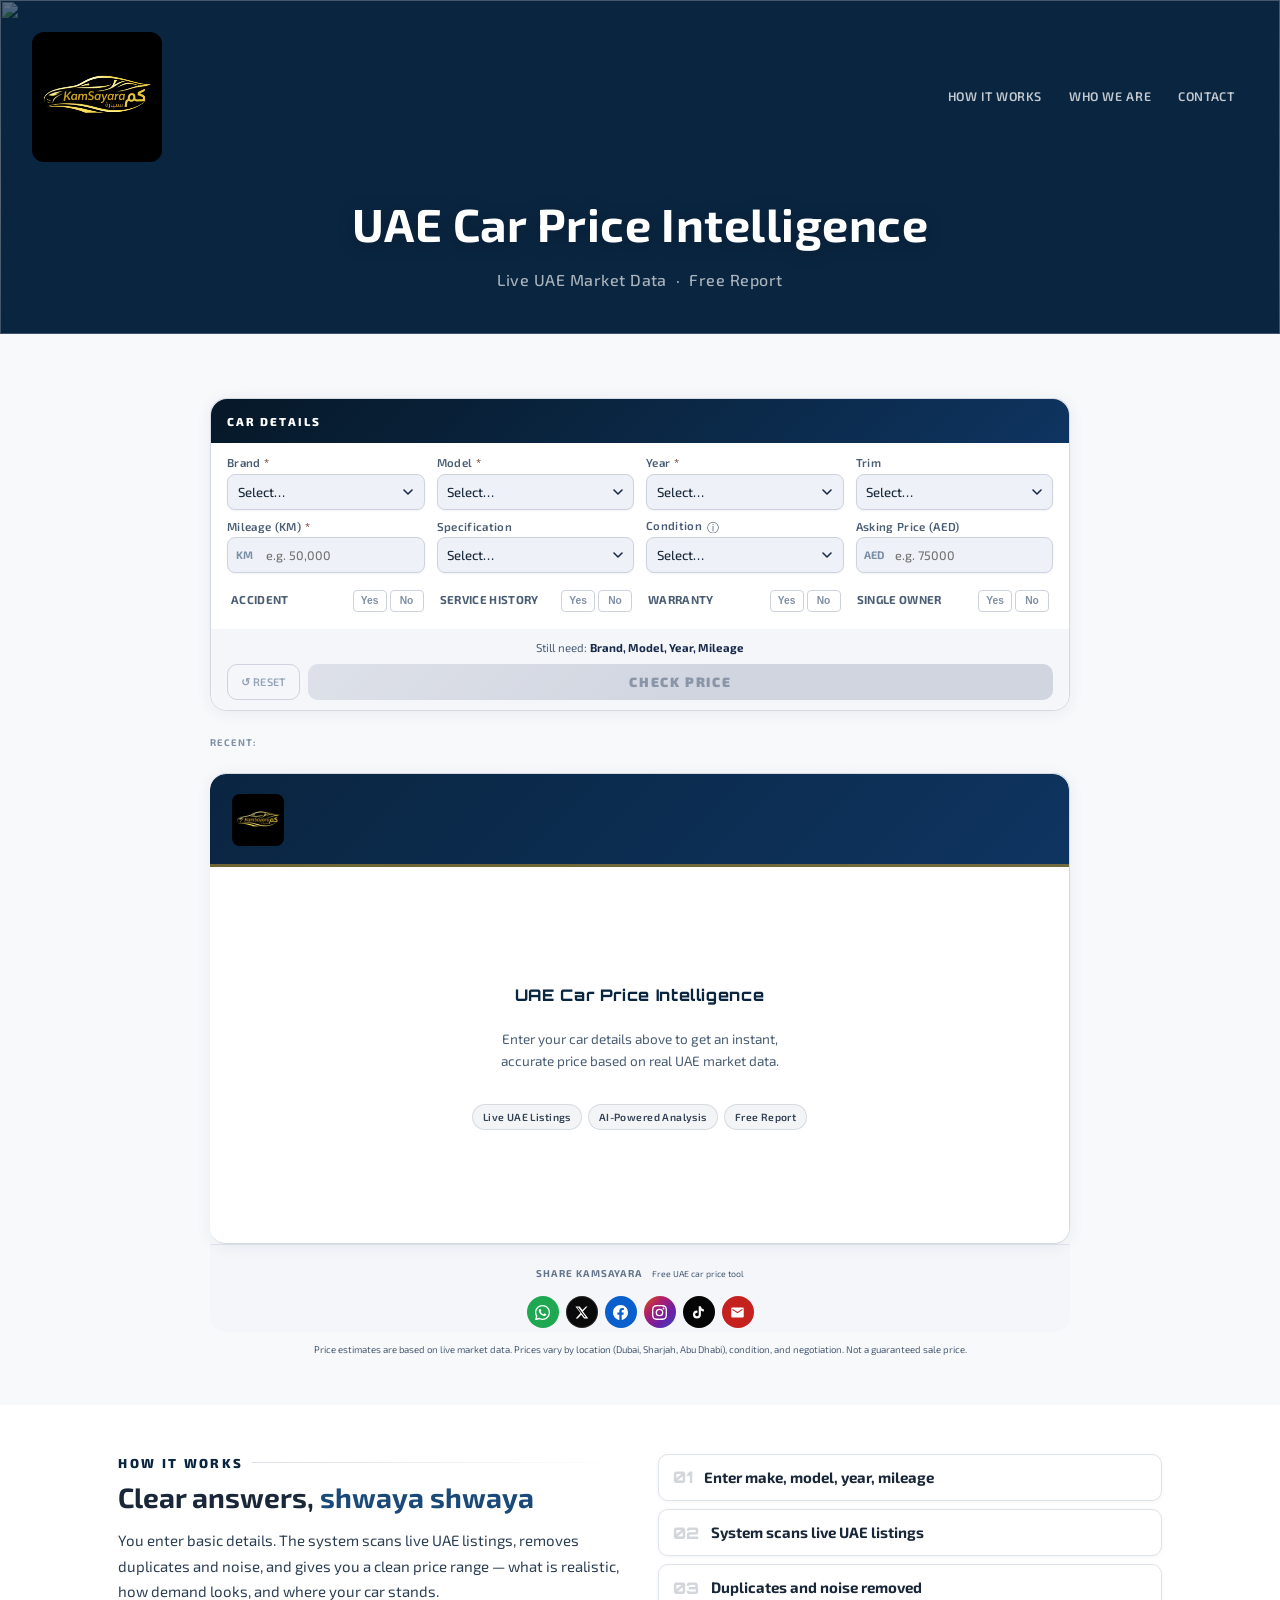
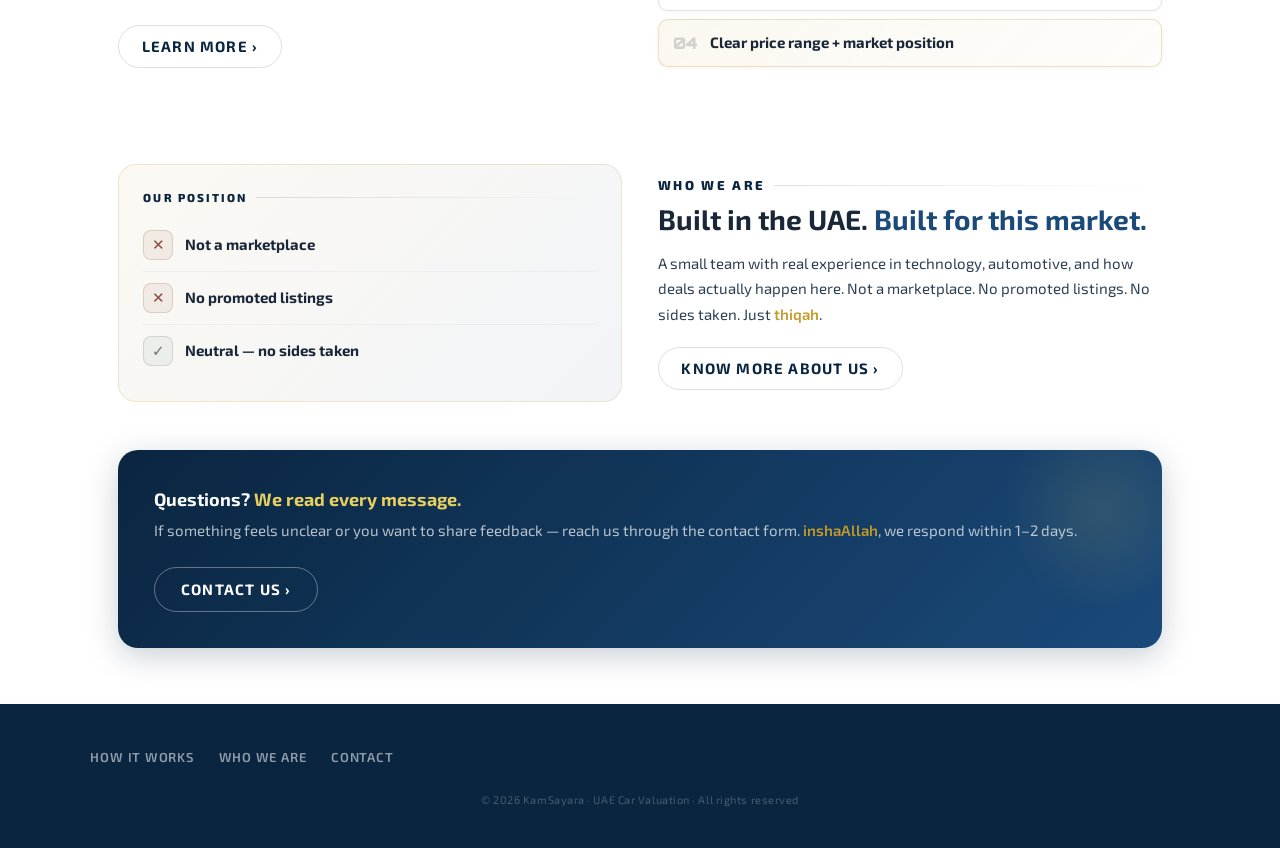
==== index.html @ c5df7891 "Update styles for .ks-section and shadow variables Removed opacity setting for .ks-section and added" ====
<!DOCTYPE html>

<html lang="en">
<head>
<meta charset="utf-8"/>
<title>KamSayara – UAE Car Price Intelligence</title>
<meta content="Get an instant, accurate UAE car price intelligence report based on 50,000+ live listings. Free market price check for any car — GCC spec, Dubai, Sharjah, Abu Dhabi." name="description"/>
<meta content="width=device-width, initial-scale=1, viewport-fit=cover" name="viewport"/>
<meta content="KamSayara – UAE Car Price Intelligence" property="og:title"/>
<meta content="Instant free price intelligence report based on live UAE market data. Know the real market price in under 30 seconds." property="og:description"/>
<meta content="website" property="og:type"/>
<meta content="index, follow" name="robots"/>
<link rel="icon" type="image/svg+xml" href="[data-uri]"/>
<link rel="apple-touch-icon" href="[data-uri]"/>
<meta property="og:image" content="[data-uri]"/>
<meta property="og:image:width" content="512"/>
<meta property="og:image:height" content="512"/>
<meta name="twitter:card" content="summary"/>
<meta name="twitter:image" content="[data-uri]"/>
<meta name="theme-color" content="#0A2540"/>
<meta name="msapplication-TileColor" content="#0A2540"/>
<link href="https://fonts.googleapis.com" rel="preconnect"/>
<link crossorigin="" href="https://fonts.gstatic.com" rel="preconnect"/>
<link href="https://fonts.googleapis.com/css2?family=Orbitron:wght@700;900&amp;family=Exo+2:wght@400;500;600;700;800&amp;display=swap" rel="stylesheet"/>
<style>
    
    *,*::before,*::after{margin:0;padding:0;box-sizing:border-box;}
    html{scroll-behavior:smooth;-webkit-text-size-adjust:100%;max-width:100vw;overflow-x:hidden;}
    body{
      font-family:"Exo 2",system-ui,sans-serif;
      background:#F8F9FB;
      color:var(--ink);line-height:1.55;
      -webkit-font-smoothing:antialiased;
      -moz-osx-font-smoothing:grayscale;
      text-rendering:optimizeLegibility;
      min-height:100vh;
      max-width:100vw;
      overflow-x:hidden;
      font-size:clamp(13px,1.4vw,16px);
    }

    /* ── STICKY CONTEXT BAND (car name + price while scrolling report) ── */
    .ks-sticky-ctx{
      position:fixed;top:0;left:0;right:0;z-index:195;
      background:rgba(255,255,255,0.97);backdrop-filter:blur(14px);-webkit-backdrop-filter:blur(14px);
      border-bottom:1px solid var(--border);
      box-shadow:0 2px 12px rgba(10,37,64,0.08);
      transform:translateY(-100%);transition:transform .3s var(--ease),opacity .3s var(--ease);
      opacity:0;pointer-events:none;
    }
    /* When hero sticky nav (.snav.on) is also active, push ctx band down below it */
    .snav.on ~ * .ks-sticky-ctx.visible,
    body.snav-on .ks-sticky-ctx.visible{
      top:52px;
    }
    .ks-sticky-ctx.visible{transform:translateY(0);opacity:1;pointer-events:auto;}
    .ks-sticky-inner{
      max-width:1120px;margin:0 auto;padding:0 16px;
      display:flex;align-items:center;justify-content:space-between;
      height:44px;gap:12px;
    }
    .ks-sticky-car{
      font-family:"Exo 2",sans-serif;font-size:.78rem;font-weight:700;
      color:var(--ink);letter-spacing:.01em;white-space:nowrap;overflow:hidden;text-overflow:ellipsis;
      display:flex;align-items:center;gap:6px;
    }
    .ks-sticky-car-dot{width:6px;height:6px;border-radius:50%;background:var(--gold);flex-shrink:0;}
    .ks-sticky-price{
      font-family:"Orbitron",sans-serif;font-size:.82rem;font-weight:700;
      color:var(--accent);white-space:nowrap;flex-shrink:0;
    }
    .ks-sticky-badge{
      font-family:"Exo 2",sans-serif;font-size:.6rem;font-weight:800;letter-spacing:.1em;
      text-transform:uppercase;padding:2px 8px;border-radius:99px;white-space:nowrap;flex-shrink:0;
    }
    .ks-sticky-badge.good{background:var(--good-bg);color:var(--good);border:1px solid var(--good-line);}
    .ks-sticky-badge.warn{background:var(--warn-bg);color:var(--warn);border:1px solid var(--warn-line);}
    .ks-sticky-badge.bad {background:var(--bad-bg); color:var(--bad); border:1px solid var(--bad-line);}
    .ks-sticky-badge.neu {background:var(--surface-2);color:var(--muted);border:1px solid var(--border);}
    @media(max-width:480px){
      .ks-sticky-badge{display:none;}
      .ks-sticky-car{font-size:.72rem;}
      .ks-sticky-price{font-size:.75rem;}
    }

    /* ── STICKY NAV ─────────────────────────────────────────── */
    .snav{
      position:fixed;top:0;left:0;right:0;z-index:200;
      background:rgba(6,24,40,0.97);backdrop-filter:blur(14px);-webkit-backdrop-filter:blur(14px);
      border-bottom:none;
      padding:0 16px; /* safe-area fallback for notch devices */
      transform:translateY(-100%);transition:transform .3s var(--ease);
    }
    .snav.on{transform:translateY(0);}
    .snav-inner{max-width:1120px;margin:0 auto;display:flex;align-items:center;justify-content:space-between;height:52px;gap:12px;}
    .snav-logo{display:flex;align-items:baseline;gap:2px;text-decoration:none;flex-shrink:0;}
    .sl-kam{font-family:"Orbitron",sans-serif;font-size:1rem;font-weight:900;color:#E8D060;}
    .sl-sep{color:rgba(232,208,96,0.35);margin:0 2px;}
    .sl-say{font-family:"Orbitron",sans-serif;font-size:.6rem;font-weight:700;color:rgba(255,255,255,0.65);letter-spacing:.15em;text-transform:uppercase;}
    .snav-links{display:flex;align-items:center;gap:4px;}
    .snav-link{
      font-family:"Exo 2",sans-serif;font-size:.72rem;font-weight:600;
      letter-spacing:.06em;text-transform:uppercase;color:rgba(255,255,255,0.75);
      text-decoration:none;padding:.25rem .7rem;border-radius:99px;
      transition:color .18s,background .18s;white-space:nowrap;
    }
    .snav-link:hover{color:#fff;background:rgba(255,255,255,0.07);}
    .snav-cta{
      font-family:"Exo 2",sans-serif;font-size:.7rem;font-weight:700;
      letter-spacing:.1em;text-transform:uppercase;
      background:var(--accent);color:#fff;border:none;
      padding:.28rem .85rem;border-radius:99px;cursor:pointer;
      transition:background .18s;white-space:nowrap;flex-shrink:0;
    }
    .snav-cta:hover{background:var(--accent-2);}

    /* ── HERO ───────────────────────────────────────────────── */
    .hero{
      width:100%;position:relative;overflow:hidden;
      background:#0A2540;
    }
    .hero-bg-photo{
      position:absolute;top:0;left:0;
      width:100%;height:100%;
      object-fit:cover;object-position:center center;
      opacity:0.60;z-index:0;pointer-events:none;
      display:block;
    }
    .hero::before{
      content:'';position:absolute;inset:0;pointer-events:none;z-index:1;
      background:linear-gradient(180deg,rgba(10,37,64,0.45) 0%,rgba(10,37,64,0.30) 60%,rgba(10,37,64,0.50) 100%);
    }
    /* No curve — straight bottom edge */
    .hero::after{ content:none!important; display:none!important; }
    .hero-inner{position:relative;z-index:2;max-width:1120px;margin:0 auto;padding:clamp(4px,1vw,10px) clamp(16px,3vw,32px) clamp(24px,3.5vw,36px);box-sizing:border-box;width:100%;}

    /* hero nav — centered brand + links */
    .hnav{display:flex;align-items:center;justify-content:space-between;padding:clamp(14px,2.5vw,22px) 0 clamp(10px,2vw,18px);gap:8px;min-width:0;}
    .wm{display:flex;flex-direction:column;gap:2px;text-decoration:none;flex-shrink:0;}
    .wm-name{display:flex;align-items:baseline;}
    .wm-kam{font-family:"Orbitron",sans-serif;font-size:clamp(1.1rem,3.2vw,1.85rem);font-weight:900;color:#E8D060;letter-spacing:-.01em;text-shadow:0 2px 18px rgba(0,0,0,0.3);white-space:nowrap;}
    .wm-sep{font-size:clamp(.7rem,1.8vw,1.1rem);color:rgba(232,208,96,0.3);margin:0 2px;}
    .wm-say{font-family:"Orbitron",sans-serif;font-size:clamp(.62rem,1.6vw,.88rem);font-weight:700;color:rgba(255,255,255,0.75);letter-spacing:.12em;text-transform:uppercase;white-space:nowrap;}
    .wm-sub{font-size:clamp(.5rem,.9vw,.6rem);color:rgba(255,255,255,0.5);letter-spacing:.14em;text-transform:uppercase;}
    .hnav-links{display:flex;align-items:center;gap:0;margin-left:auto;flex-shrink:1;min-width:0;}
    .hnav-link{
      font-family:"Exo 2",sans-serif;font-size:clamp(.65rem,1.05vw,.78rem);font-weight:600;
      letter-spacing:.05em;text-transform:uppercase;
      color:rgba(255,255,255,0.75);text-decoration:none;
      padding:.28rem clamp(.5rem,1vw,.78rem);border-radius:99px;border:1px solid transparent;
      transition:all .18s;white-space:nowrap;
    }
    .hnav-link:hover{color:rgba(255,255,255,0.88);border-color:rgba(255,255,255,0.14);background:rgba(255,255,255,0.06);}

    /* ── HAMBURGER MENU (v79) — replaces flex-wrap fallback below 768px ── */
    .ks-burger{
      display:none;flex-direction:column;justify-content:center;align-items:center;
      gap:5px;width:38px;height:38px;background:none;border:1px solid rgba(232,208,96,0.35);
      border-radius:8px;cursor:pointer;flex-shrink:0;padding:0;
      transition:border-color .18s,background .18s;
      margin-left:auto;
    }
    .ks-burger:hover{background:rgba(232,208,96,0.08);border-color:rgba(232,208,96,0.6);}
    .ks-burger span{
      display:block;width:18px;height:2px;background:#E8D060;border-radius:2px;
      transition:transform .25s,opacity .2s;
    }
    /* Animated X state */
    .ks-burger.open span:nth-child(1){transform:translateY(7px) rotate(45deg);}
    .ks-burger.open span:nth-child(2){opacity:0;}
    .ks-burger.open span:nth-child(3){transform:translateY(-7px) rotate(-45deg);}

    /* Mobile dropdown panel */
    .ks-mob-menu{
      display:none;position:absolute;top:100%;left:0;right:0;
      background:rgba(6,24,40,0.98);backdrop-filter:blur(16px);-webkit-backdrop-filter:blur(16px);
      border-top:1px solid rgba(232,208,96,0.15);
      flex-direction:column;z-index:300;
    }
    .ks-mob-menu.open{display:flex;}
    .ks-mob-menu a{
      font-family:"Exo 2",sans-serif;font-size:.82rem;font-weight:700;
      letter-spacing:.1em;text-transform:uppercase;
      color:rgba(255,255,255,0.82);text-decoration:none;
      padding:16px 24px;border-bottom:1px solid rgba(255,255,255,0.06);
      transition:color .15s,background .15s;
    }
    .ks-mob-menu a:hover{color:#E8D060;background:rgba(232,208,96,0.06);}
    .ks-mob-menu a:last-child{border-bottom:none;}

    @media(max-width:768px){
      .hnav-links,.snav-links,.snav-cta{ display:none !important; }
      .ks-burger{ display:flex; }
      /* Hero nav needs position:relative so the dropdown can anchor to it */
      .hnav{ position:relative; flex-wrap:nowrap; }
    }
    @media(min-width:769px){
      .ks-burger,.ks-mob-menu{ display:none !important; }
    }

    /* hero headline — fully centred, no button */
    .hero-hl{text-align:center;padding:clamp(6px,1.5vw,16px) 0 clamp(6px,2vw,18px);display:flex;flex-direction:column;align-items:center;gap:clamp(6px,1.5vw,16px);}
    .hero-tag{
      font-family:"Exo 2",sans-serif;
      font-size:clamp(1.15rem,4.2vw,2.9rem);
      font-weight:700;color:#fff;line-height:1.2;margin:0;
      text-shadow:0 2px 18px rgba(0,0,0,0.22);letter-spacing:.01em;
      animation:hIn .75s var(--ease) both;
      text-align:center;
      padding:0 4px;
    }
    .hero-tag em{color:#E8D060;font-style:normal;}
    .hero-sub-line{
      font-size:clamp(.75rem,1.5vw,1rem);color:rgba(255,255,255,0.65);
      letter-spacing:.03em;
      animation:hIn .75s .08s var(--ease) both;margin:0;
      font-weight:500;text-align:center;
    }
    @media(max-width:600px){
      .hero-inner{padding:4px 14px 24px !important;}
      .hero-tag{font-size:clamp(1.1rem,5vw,1.7rem)!important;}
      .hero-sub-line{font-size:.78rem!important;letter-spacing:.02em!important;}
    }
    .hero-trust{
      display:flex;align-items:center;justify-content:center;
      gap:clamp(8px,2.2vw,22px);flex-wrap:wrap;
      animation:hIn .75s .12s var(--ease) both;
      width:100%;
    }
    .ht{display:flex;align-items:center;gap:5px;font-size:clamp(.68rem,2.8vw,.88rem);color:rgba(255,255,255,0.85);letter-spacing:.04em;text-shadow:0 1px 4px rgba(0,0,0,0.3);white-space:nowrap;}
    .htd{width:5px;height:5px;border-radius:50%;background:rgba(232,208,96,0.7);flex-shrink:0;}
    /* hero-btn CSS removed — button deleted */
    @keyframes hIn{from{opacity:0;transform:translateY(10px);}to{opacity:1;transform:none;}}

    /* ── PAGE SHELL ─────────────────────────────────────────── */
    .page{width:100%;margin:0 auto;padding:32px 16px 48px;position:relative;z-index:1;box-sizing:border-box;}

    /* ── MAIN LAYOUT ────────────────────────────────────────── */
    /*
      DESKTOP: form (left, 2/3) | result (right, 1/3) — result is sticky
      TABLET:  form on top, result on bottom (no sticky)
      MOBILE:  same — form first, result below after submit (result hidden until data)
    */
    .layout{
      display:flex;
      flex-direction:column;
      gap:16px;
      margin-top:clamp(24px,4vw,40px);
      align-items:stretch;
    }
    .form-card{order:0;}
    #restoreBar{order:1;}
    .result-panel{order:2;}

    /* ── CARD BASE ──────────────────────────────────────────── */
    .form-card,.result-panel{
      background:var(--white);border-radius:var(--r-xl);
      border:1px solid var(--border);
      box-shadow:var(--sh-card);
      position:relative;z-index:10;
    }
    /* form-card must NOT clip — dropdown panels escape it */
    .form-card{overflow:visible;}
    /* result-panel clips to its rounded corners; rpanel-inner scrolls */
    .result-panel{overflow:hidden;}
    .rpanel-inner{overflow-y:auto;}
    .form-card{display:flex;flex-direction:column;animation:cardIn .55s .08s var(--ease) both;}
    /* Result panel: sticky so it scrolls with page but stays visible;
       height:100% fills the grid row (= same as form card) */
    .result-panel{
      display:flex;flex-direction:column;
      animation:cardIn .55s .16s var(--ease) both;
      position:static;
      height:100%;
      overflow:hidden; /* clip children to border-radius */
    }
    @keyframes cardIn{from{opacity:0;transform:translateY(18px);}to{opacity:1;transform:none;}}

    /* ── RESULT PANEL: match form height, clean idle/load ─── */
    .layout{ align-items:stretch; }
    .result-panel{ align-self:stretch; min-height:0; }
    /* rpanel-inner stretches to fill */
    .rpanel-inner{ flex:1; display:flex; flex-direction:column; }
    /* Idle + loading: fill panel, centred, no borders or backgrounds */
    .rph{ flex:1; border:none!important; box-shadow:none!important; background:transparent!important; }
    .rld{ flex:1; border:none!important; box-shadow:none!important; background:#fff!important; padding:0; }

    .form-body{padding:12px 14px 8px;flex:1;}

    /* ── SECTION LABELS ─────────────────────────────────────── */
    .sec-label{
      font-family:"Exo 2",sans-serif;font-size:clamp(0.7rem,3vw,0.8rem);font-weight:800;
      letter-spacing:.16em;text-transform:uppercase;color:var(--accent);
      display:flex;align-items:center;gap:.55rem;margin-bottom:6px;
    }
    .sec-label::after{content:'';flex:1;height:1px;background:linear-gradient(90deg,var(--accent-line),transparent);}
    .req-legend{font-size:.75rem;color:var(--muted);margin-bottom:10px;}
    .req-star{color:var(--err);font-weight:700;}

    /* ── FIELD GRID ─────────────────────────────────────────── */
    .fg{display:grid;grid-template-columns:repeat(4,1fr);gap:8px 10px;margin-bottom:10px;align-items:end;}

    .ig{display:flex;flex-direction:column;}
    .ig label{
      font-family:"Exo 2",sans-serif;font-size:.68rem;font-weight:700;
      letter-spacing:.06em;text-transform:uppercase;color:#243448;
      margin-bottom:.25rem;display:flex;align-items:center;gap:2px;
      transition:color .18s;line-height:1.2;white-space:nowrap;overflow:hidden;
      -webkit-font-smoothing:antialiased;text-rendering:optimizeLegibility;
    }
    .ig:focus-within label{color:var(--accent);}
    .ig label .rq{color:var(--err);}

    /* Prefix wrapper (KM, AED) — same height as bare input */
    .ig .prefix-wrap{position:relative;display:flex;align-items:center;width:100%;}
    .ig .prefix-wrap .prefix-lbl{
      position:absolute;left:.6rem;
      font-family:"Exo 2",sans-serif;font-size:.78rem;font-weight:700;
      color:var(--muted);pointer-events:none;z-index:1;line-height:1;
    }
    .ig .prefix-wrap input{padding-left:2.6rem;width:100%;}

    select,input[type="number"],input[type="text"]{
      background:var(--surface-2);
      border:1.5px solid #C8CDD8;
      border-radius:var(--r-sm);
      padding:.35rem .6rem;
      font-family:"Exo 2",sans-serif;
      color:#1A2738;
      font-weight:500;
      outline:none;width:100%;
      height:34px;
      transition:border-color .18s,box-shadow .18s,background .18s;
      -webkit-appearance:none;appearance:none;
      box-shadow:var(--sh-field);
      font-size:max(.78rem,16px);
    }
    @media(min-width:480px){
      select,input[type="number"],input[type="text"]{font-size:.78rem;}
    }
    @media(max-width:600px){
      select,input[type="number"],input[type="text"]{
        height:40px;
        font-size:16px;
        padding:.45rem .65rem;
      }
    }
    select{
      cursor:pointer;
      background-image:url("data:image/svg+xml,%3Csvg xmlns='http://www.w3.org/2000/svg' width='10' height='6' viewBox='0 0 10 6'%3E%3Cpath d='M1 1l4 4 4-4' stroke='%230A2540' stroke-width='1.6' fill='none' stroke-linecap='round' stroke-linejoin='round'/%3E%3C/svg%3E");
      background-repeat:no-repeat;background-position:right .65rem center;
      padding-right:1.75rem;
      /* scroll nudge handled by custom ks-dropdown system */
    }
    select:focus,input:focus{
      border-color:var(--accent);
      box-shadow:0 0 0 3px var(--accent-glow2),var(--sh-field);
      background:var(--white);
    }
    select:hover:not(:focus),input:hover:not(:focus){border-color:rgba(10,37,64,0.22);}
    select.filled,input.filled{background:rgba(10,37,64,0.04);border-color:rgba(10,37,64,0.16);}
    select.err,input.err{border-color:var(--err)!important;background:var(--err-bg)!important;box-shadow:0 0 0 3px rgba(140,74,60,0.08);}
    select.warn-field,input.warn-field{border-color:var(--warn)!important;background:var(--warn-bg)!important;box-shadow:0 0 0 3px rgba(140,74,60,0.08);}
    .errmsg{
      font-size:.62rem;color:var(--err);
      font-family:"Exo 2",sans-serif;font-weight:600;
      height:0;min-height:0;overflow:hidden;
      display:block;
      visibility:hidden;opacity:0;
      transition:opacity .18s,height .18s;
      line-height:1;margin-top:0;
    }
    .errmsg.warn-msg{color:var(--warn);}
    .errmsg.on{height:auto;min-height:0.85em;visibility:visible;opacity:1;animation:eIn .18s var(--ease);}
    @keyframes eIn{from{opacity:0;transform:translateY(-3px);}to{opacity:1;transform:none;}}

    /* ── QUICK CHECK — base rules (overridden by premium block below) ── */
    .qc-lbl{display:none;}
    .qc-sep{display:none;}

    /* ── QC ROW: always 4-col single row on ALL devices ── */
    .qc { padding: 6px 0 4px; }
    .qc-section-label {
      font-family:"Exo 2",sans-serif;
      font-size:.56rem;font-weight:800;letter-spacing:.16em;text-transform:uppercase;
      color:rgba(255,255,255,0.38);margin-bottom:5px;
    }
    .qc-row {
      display: grid !important;
      grid-template-columns: repeat(4,1fr) !important;
      gap: 5px !important;
    }
    .qc-item {
      display: flex !important;
      flex-direction: column !important;
      align-items: center !important;
      justify-content: center !important;
      gap: 4px;
      padding: 6px 4px !important;
      border: 1px solid rgba(255,255,255,0.12) !important;
      border-radius: 8px !important;
      background: rgba(255,255,255,0.04) !important;
      min-width: 0;
    }
    .qc-name { font-size:.55rem;color:rgba(255,255,255,0.68);font-weight:700;text-align:center;white-space:nowrap;line-height:1.2; }
    .qc-btns { display:flex;gap:3px;align-items:center; }
    .qb {
      min-width:34px;min-height:22px;font-size:.68rem;font-weight:700;
      background:rgba(255,255,255,0.06);border:1px solid rgba(255,255,255,0.12);
      color:rgba(255,255,255,0.45);border-radius:5px;padding:0 6px;
      cursor:pointer;transition:all .15s;display:flex;align-items:center;justify-content:center;
    }
    .qb:hover{background:rgba(255,255,255,0.14);color:rgba(255,255,255,.75);}
    /* Default: Yes=green, No=red */
    .qb.tick.on{background:rgba(22,163,74,0.18);border-color:rgba(22,163,74,0.55);color:#16A34A;}
    .qb.cross.on{background:rgba(220,38,38,0.14);border-color:rgba(220,38,38,0.45);color:#DC2626;}
    /* Accident reversed: Yes=red (bad), No=green (good) */
    [data-field="accident"] .qb.tick.on{background:rgba(220,38,38,0.14)!important;border-color:rgba(220,38,38,0.45)!important;color:#DC2626!important;}
    [data-field="accident"] .qb.cross.on{background:rgba(22,163,74,0.18)!important;border-color:rgba(22,163,74,0.55)!important;color:#16A34A!important;}

    /* ── FORM FOOTER: always single row, no wrap ── */
    /* ffoot — see definitive block below */

    .ffoot-hint { font-size:.58rem;color:#4B5E75;flex:1;line-height:1.3;min-width:0;overflow:hidden;text-overflow:ellipsis;white-space:nowrap; }
    .ffoot-hint strong{color:#2D3F55;}
    .ffoot-hint.ready-hint strong{color:var(--gold);}

    /* Ad placeholders removed */

    /* ── DIVIDER ────────────────────────────────────────────── */
    .divider{margin:14px 0 10px;border:none;height:1px;background:linear-gradient(90deg,transparent,var(--border) 20%,var(--border) 80%,transparent);}

    /* ── FORM FOOTER CTA ────────────────────────────────────── */
    .ffoot{
      padding:10px 20px;
      display:flex;align-items:center;gap:10px;
      background:var(--surface);
      border-top:none;
      border-radius:0 0 var(--r-xl) var(--r-xl);
      flex-shrink:0;
    }
    .ffoot-hint{font-size:clamp(0.7rem,3vw,0.8rem);color:#4B5E75;flex:1;line-height:1.4;}
    .ffoot-hint strong{color:#2D3F55;}
    .ffoot-hint.ready-hint strong{color:var(--accent);}
    .btn-go{
      display:inline-flex;align-items:center;gap:.45rem;
      background:linear-gradient(135deg,#E8D060 0%,#C49A2A 45%,#A8800A 100%);
      color:#0A2540;font-family:"Exo 2",sans-serif;font-size:.88rem;
      font-weight:700;letter-spacing:.1em;text-transform:uppercase;
      border:none;border-radius:var(--r-md);
      padding:.75rem 2rem;cursor:pointer;
      box-shadow:var(--sh-btn);
      position:relative;overflow:hidden;white-space:nowrap;
      transition:all .22s var(--spring);
      flex-shrink:0;
      min-width:44px;min-height:44px;
    }
    .btn-go.ready{animation:btnGlow 2.4s ease-in-out infinite;}
    @keyframes btnGlow{0%,100%{box-shadow:var(--sh-btn);}50%{box-shadow:0 6px 28px var(--accent-glow),0 2px 8px rgba(0,0,0,0.1);}}
    .btn-go:disabled{animation:none!important;}
    .btn-go.clicked{animation:none!important;transform:scale(0.97)!important;transition:transform 0.1s ease!important;}
    .btn-go::before{content:'';position:absolute;inset:0;background:linear-gradient(135deg,rgba(255,255,255,0.13) 0%,transparent 55%);pointer-events:none;}
    .btn-go:hover:not(:disabled){transform:translateY(-2px) scale(1.02);box-shadow:0 12px 30px var(--accent-glow);}
    .btn-go:active:not(:disabled){transform:scale(0.99);}
    .btn-go:disabled{opacity:.38;cursor:not-allowed;background:linear-gradient(135deg,#bbb,#999);box-shadow:none;}
    .btn-go span{position:relative;z-index:1;}

    /* ── RESULT PANEL STATES ────────────────────────────────── */
    .rpanel-inner{display:flex;flex-direction:column;flex:1;overflow:visible;}

    /* placeholder */
    .rph{
      display:flex;flex-direction:column;align-items:center;justify-content:center;
      padding:20px 18px;text-align:center;flex:1;gap:8px;
    }
    .rph-car{width:100%;display:flex;justify-content:center;margin-bottom:2px;}
    @keyframes pulse{0%,100%{opacity:.55;}50%{opacity:.75;}}
    .rph-car svg{opacity:0.55;}/* pulse removed for reduced motion */
    .rph-title{font-family:"Exo 2",sans-serif;font-size:.78rem;font-weight:800;letter-spacing:.12em;text-transform:uppercase;color:#0A2540;}
    .rph p{font-size:.76rem;color:#3D5166;line-height:1.55;max-width:190px;}
    .rph strong{color:#1A2738;}
    /* rph-sample removed */

    /* loading */
    .rld{text-align:left;padding:0;flex:1;display:flex;flex-direction:column;align-items:stretch;justify-content:center;min-height:300px;}
    .spinner{width:30px;height:30px;border:2.5px solid var(--accent-line);border-top-color:var(--accent);border-radius:50%;animation:spin .7s linear infinite;margin:0 auto 10px;}
    @keyframes spin{to{transform:rotate(360deg);}}
    .rld p{font-size:.78rem;color:var(--muted);}
    .rld-step{font-size:.68rem;color:var(--accent);margin-top:5px;min-height:1.1em;transition:opacity .25s;}

    /* result content */
    .rcontent{padding:16px 18px;overflow:visible;flex:1;animation:fIn .38s var(--ease) both;}
    @keyframes fIn{from{opacity:0;transform:translateY(7px);}to{opacity:1;transform:none;}}

    /* decision banner */
    .dsig{border-radius:var(--r-md);padding:12px 14px;text-align:center;margin-bottom:12px;}
    .dsig.good{background:var(--good-bg);border:1.5px solid var(--good-line);}
    .dsig.bad{background:var(--bad-bg);border:1.5px solid var(--bad-line);}
    .dsig.warn{background:var(--warn-bg);border:1.5px solid var(--warn-line);}
    .ds-lbl{font-size:.53rem;letter-spacing:.15em;text-transform:uppercase;margin-bottom:3px;}
    .dsig.good .ds-lbl{color:var(--good);}
    .dsig.bad .ds-lbl{color:var(--bad);}
    .dsig.warn .ds-lbl{color:var(--warn);}
    .ds-ver{font-family:"Exo 2",sans-serif;font-size:.95rem;font-weight:700;line-height:1.3;}
    .dsig.good .ds-ver{color:var(--good);}
    .dsig.bad .ds-ver{color:var(--bad);}
    .dsig.warn .ds-ver{color:var(--warn);}
    .ds-act{font-size:.68rem;margin-top:3px;opacity:.85;}

    /* price block */
    .pblock{
      background:linear-gradient(135deg,rgba(196,154,42,0.07) 0%,rgba(196,154,42,0.03) 100%);
      border:1.5px solid var(--accent-line);border-radius:var(--r-lg);
      padding:16px;text-align:center;margin-bottom:10px;position:relative;overflow:hidden;
    }
    .pblock::before{content:'';position:absolute;top:-18px;right:-18px;width:70px;height:70px;border-radius:50%;background:radial-gradient(circle,var(--accent-glow2) 0%,transparent 70%);}
    .p-lbl{font-size:.55rem;letter-spacing:.15em;text-transform:uppercase;color:#4B5E75;margin-bottom:4px;}
    .p-main{font-family:"Orbitron",sans-serif;font-size:1.5rem;font-weight:700;color:var(--accent);letter-spacing:-.02em;}
    .p-range{font-size:.70rem;color:#3D5166;margin-top:3px;}
    .p-vs{margin-top:6px;font-size:.7rem;font-weight:600;padding:3px 9px;border-radius:99px;display:inline-block;}
    .p-vs.over{background:var(--bad-bg);color:var(--bad);border:1px solid var(--bad-line);}
    .p-vs.under{background:var(--good-bg);color:var(--good);border:1px solid var(--good-line);}
    .p-vs.fair{background:var(--warn-bg);color:var(--warn);border:1px solid var(--warn-line);}
    .p-meta{display:flex;justify-content:center;gap:4px;margin-top:8px;flex-wrap:wrap;}
    .pbadge{font-size:.58rem;background:var(--white);border:1px solid var(--border);border-radius:99px;padding:2px 8px;color:var(--ink-soft);}
    .cbar-wrap{margin-top:8px;padding:0 2px;}
    .cbar-top{display:flex;justify-content:space-between;font-size:.53rem;color:var(--muted);margin-bottom:3px;}
    .cbar{height:3px;background:var(--border);border-radius:99px;overflow:hidden;}
    .cbar-fill{height:100%;border-radius:99px;background:linear-gradient(90deg,#7A3828,#9C5535,#5F7A6A);transition:width .8s var(--ease);}

    .algo-box{background:var(--surface-2);border-radius:var(--r-sm);padding:10px 12px;margin-bottom:10px;border-left:3px solid var(--accent-line);}
    .algo-box h4{font-size:.62rem;letter-spacing:.12em;text-transform:uppercase;color:var(--accent);margin-bottom:4px;}
    .algo-box p{font-size:.76rem;color:#2D3F55;line-height:1.55;}

    .tags{display:flex;gap:4px;flex-wrap:wrap;margin-bottom:10px;}
    .tag{font-size:.6rem;padding:2px 7px;border-radius:5px;font-weight:500;}
    .tag.good{background:var(--good-bg);color:var(--good);border:1px solid var(--good-line);}
    .tag.bad{background:var(--bad-bg);color:var(--bad);border:1px solid var(--bad-line);}
    .tag.n{background:var(--surface-2);border:1px solid var(--border);color:var(--ink-soft);}

    .nxt{display:flex;flex-direction:column;gap:5px;margin-top:4px;}
    .nxt-btn{
      display:flex;align-items:center;gap:7px;
      padding:8px 11px;border-radius:var(--r-sm);
      background:var(--surface-2);border:1px solid var(--border);
      cursor:pointer;text-align:left;font-family:"Exo 2",sans-serif;
      transition:all .16s;width:100%;
    }
    .nxt-btn:hover{border-color:rgba(10,37,64,0.20);background:var(--accent-soft);}
    .nxt-ico{width:26px;height:26px;border-radius:6px;background:var(--white);border:1px solid var(--border);display:flex;align-items:center;justify-content:center;flex-shrink:0;}
    .nxt-t{font-size:.7rem;font-weight:600;color:var(--ink);}
    .nxt-s{font-size:.58rem;color:var(--muted);}
    .nxt-arr{color:var(--muted);font-size:.8rem;margin-left:auto;}

    .rfooter{font-size:.58rem;color:var(--good);text-align:center;padding:7px 10px;background:var(--good-bg);border-radius:var(--r-sm);border:1px solid var(--good-line);margin-top:8px;margin-left:auto;margin-right:auto;width:100%;}

    /* Mobile sheet — ref sits in the handle bar */
    .mob-ref{
      font-family:"Exo 2",sans-serif;font-size:.5rem;
      color:var(--muted);letter-spacing:.05em;
      flex:1;text-align:center;padding:0 4px;
      display:none;
    }
    .mob-ref.on{display:block;}
    .reset-btn{
      display:flex;align-items:center;justify-content:center;gap:4px;
      font-family:"Exo 2",sans-serif;font-size:.6rem;font-weight:700;
      letter-spacing:.1em;text-transform:uppercase;
      color:var(--muted);background:none;border:none;cursor:pointer;
      padding:6px;border-radius:6px;margin-top:6px;width:100%;
      transition:all .16s;
    }
    .reset-btn:hover{color:var(--accent);background:var(--accent-soft);}

    /* mobile result toast and overlay — enhanced versions below */

    /* disclaimer */
    .disc{text-align:center;font-size:.6rem;color:var(--muted);margin-top:10px;line-height:1.5;padding:0 8px;}

    /* ── RESTORE CHIPS ───────────────────────────────────────── */
    .restore-chips-wrap{
      display:flex;align-items:center;gap:6px;flex-wrap:nowrap;
      width:100%;overflow:hidden;
    }
    #restoreBar{
      width:100%;box-sizing:border-box;
      padding:8px 0 6px;
      order:1; /* sits between form-card (order:0) and result-panel (order:2) in flex layout */
    }
    .restore-lbl{
      font-size:.6rem;font-weight:700;letter-spacing:.1em;text-transform:uppercase;
      color:var(--muted);white-space:nowrap;flex-shrink:0;margin-right:2px;
    }
    .restore-chip{
      display:inline-flex;align-items:center;justify-content:center;
      background:var(--accent-soft);border:1.5px solid var(--accent-line);
      border-radius:99px;padding:3px 10px;cursor:pointer;
      font-family:"Exo 2",sans-serif;font-size:.62rem;font-weight:700;
      letter-spacing:.03em;color:var(--accent);
      white-space:nowrap;overflow:hidden;text-overflow:ellipsis;
      flex:0 0 auto;max-width:calc((100% - 60px) / 6);min-width:0;
      transition:background .15s,border-color .15s;
    }
    .restore-chip:hover{background:var(--accent);color:#fff;border-color:var(--accent);}
    @media(prefers-reduced-motion:reduce){
      *,*::before,*::after{animation-duration:.01ms!important;animation-iteration-count:1!important;transition-duration:.01ms!important;}
      .spinner{animation:none;border-top-color:var(--accent);}
    }

    /* ── FOCUS OUTLINES ──────────────────────────────────────── */
    *:focus-visible{outline:3px solid var(--accent);outline-offset:2px;box-shadow:0 0 0 5px var(--accent-glow2);}
    select:focus-visible,input:focus-visible{outline:none;}/* handled by existing focus styles */

    /* ── FORM CARD FOCUS-WITHIN GRADIENT BORDER ─────────────── */
    .form-card{transition:box-shadow .3s var(--ease);}
    .form-card:focus-within{box-shadow:var(--sh-card),0 0 0 2px var(--accent-glow),0 0 0 4px var(--accent-line);}

    /* ── FILLED FIELD STATE — subtle acknowledgment, no surveillance tick ── */
    .ig{position:relative;}
    select.filled:not(.err),input.filled:not(.err){
      border-color:rgba(10,37,64,0.28);
      background:rgba(10,37,64,0.03);
      color:var(--ink);
    }
    /* Select keeps its own chevron only — no layered icons */
    select.filled:not(.err){
      background-image:url("data:image/svg+xml,%3Csvg xmlns='http://www.w3.org/2000/svg' width='10' height='6' viewBox='0 0 10 6'%3E%3Cpath d='M1 1l4 4 4-4' stroke='%230A2540' stroke-width='1.6' fill='none' stroke-linecap='round' stroke-linejoin='round'/%3E%3C/svg%3E");
      background-repeat:no-repeat;
      background-position:right .65rem center;
      padding-right:1.75rem;
    }

    /* ── SMART HINTS ─────────────────────────────────────────── */
    .smart-hint{
      font-size:clamp(0.68rem,2.5vw,0.76rem);
      color:var(--muted);line-height:1.4;margin-top:2px;
      display:none;align-items:center;gap:3px;
      animation:eIn .18s var(--ease);
    }
    .smart-hint.on{display:flex;}
    .smart-hint.warn-hint{color:var(--warn);}

    /* ── FIX 6: CONDITION TOOLTIP ────────────────────────────── */
    .ks-cond-tip-trigger {
      display: inline-flex;
      align-items: center;
      cursor: pointer;
      color: var(--muted);
      font-size: .75rem;
      font-weight: 400;
      letter-spacing: 0;
      text-transform: none;
      position: relative;
      margin-left: 2px;
      vertical-align: middle;
      line-height: 1;
    }
    .ks-cond-tip-trigger:hover { color: var(--accent); }
    .ks-cond-tip-box {
      display: none;
      position: absolute;
      bottom: calc(100% + 8px);
      left: 50%;
      transform: translateX(-50%);
      background: #0A2540;
      color: #E8EDF5;
      font-family: "Exo 2", sans-serif;
      font-size: .68rem;
      font-weight: 400;
      line-height: 1.5;
      padding: 11px 13px;
      border-radius: 10px;
      width: 260px;
      max-width: 90vw;
      box-shadow: 0 8px 28px rgba(10,37,64,0.35);
      z-index: 99999;
      pointer-events: none;
      text-transform: none;
      letter-spacing: 0;
    }
    /* Arrow */
    .ks-cond-tip-box::after {
      content: '';
      position: absolute;
      top: 100%; left: 50%;
      transform: translateX(-50%);
      border: 6px solid transparent;
      border-top-color: #0A2540;
    }
    .ks-cond-tip-trigger:hover .ks-cond-tip-box,
    .ks-cond-tip-trigger:focus .ks-cond-tip-box { display: block; }
    .ks-cond-tip-box strong { color: #E8D060; font-size: .64rem; letter-spacing: .06em; text-transform: uppercase; display: block; margin-bottom: 6px; }
    .ks-cond-tip-row { display: block; margin-bottom: 5px; }
    .ks-cond-tip-row:last-child { margin-bottom: 0; }
    .ks-cond-tip-row b { color: #C49A2A; }
    /* On mobile, open tooltip on tap by toggling class */
    @media(max-width:600px){
      .ks-cond-tip-box { left: 0; transform: none; max-width: calc(100vw - 32px); }
      .ks-cond-tip-box::after { left: 16px; transform: none; }
    }

    /* ── FIX 2: MOBILE TOUCH TARGETS — WCAG 2.5.5 minimum 44×44px ── */
    @media(max-width:600px){
      .qb{
        min-width:44px !important;
        min-height:44px !important;
        font-size:.9rem !important;
        padding:6px !important;
      }
      /* Ensure qcbar items give thumbs enough room */
      .qcbar-item { min-height:52px; display:flex; flex-direction:column; justify-content:center; }
    }

    /* ── QC TOUCH TARGETS ────────────────────────────────────── */
    .qb{
      background:none;border:none;cursor:pointer;
      font-size:.82rem;line-height:1;padding:2px 3px;
      color:var(--muted);transition:color .14s,transform .14s;
      min-width:44px;min-height:44px;
      display:inline-flex;align-items:center;justify-content:center;
    }
    @media(min-width:601px){
      .qb{min-width:22px;min-height:22px;}
    }

    @keyframes goldPulse {
      0%,100% { box-shadow: 0 4px 14px rgba(184,150,10,0.38), 0 1px 3px rgba(0,0,0,0.10); }
      50%      { box-shadow: 0 6px 22px rgba(184,150,10,0.65), 0 2px 8px rgba(0,0,0,0.14); }
    }

    /* ── ENHANCED RESULT PANEL SHADOW ────────────────────────── */
    @media(min-width:861px){
      .result-panel{box-shadow:0 28px 64px rgba(30,20,5,0.14),0 8px 24px rgba(0,0,0,0.08),inset 0 1px 0 rgba(255,255,255,0.7);}
    }

    /* ── PRICE COUNT-UP ──────────────────────────────────────── */
    .p-main[data-countup]{transition:opacity .2s;}

    /* ── PRICE POSITION BAR ──────────────────────────────────── */
    .ppos{margin:10px 2px 6px;}
    .ppos-labels{display:flex;justify-content:space-between;font-size:.55rem;color:var(--muted);margin-bottom:5px;font-weight:600;}
    .ppos-track{position:relative;height:7px;background:linear-gradient(90deg,#5F7A6A,#9C5535,#7A3828);border-radius:99px;overflow:visible;}
    /* Market avg dot — teal */
    .ppos-dot{
      position:absolute;top:50%;transform:translate(-50%,-50%);
      width:13px;height:13px;border-radius:50%;
      background:var(--accent);border:2.5px solid #fff;
      box-shadow:0 1px 6px rgba(10,37,64,0.35);
      z-index:2;
    }
    /* Asking price dot — gold */
    .ppos-ask{
      position:absolute;top:50%;transform:translate(-50%,-50%);
      width:13px;height:13px;border-radius:50%;
      background:var(--gold);border:2.5px solid #fff;
      box-shadow:0 1px 6px rgba(196,154,42,0.5);
      z-index:3;
    }
    /* Labels below dots */
    .ppos-legend{
      display:flex;justify-content:space-between;
      font-size:.52rem;color:var(--muted);margin-top:6px;
      position:relative;
    }
    .ppos-leg-item{
      position:absolute;transform:translateX(-50%);
      text-align:center;line-height:1.3;
      font-family:"Exo 2",sans-serif;font-weight:700;
    }
    .ppos-leg-item.avg{color:var(--accent);}
    .ppos-leg-item.ask{color:var(--gold);}
    .ppos-leg-dot{display:inline-block;width:6px;height:6px;border-radius:50%;margin-right:2px;vertical-align:middle;}
    .ppos-leg-dot.avg{background:var(--accent);}
    .ppos-leg-dot.ask{background:var(--gold);}
    .ppos-legend-wrap{display:flex;gap:10px;justify-content:center;margin-top:7px;flex-wrap:wrap;}
    .ppos-leg-entry{display:flex;align-items:center;gap:4px;font-size:.52rem;font-family:"Exo 2",sans-serif;font-weight:700;}
    .ppos-leg-entry.avg{color:var(--accent);}
    .ppos-leg-entry.ask{color:var(--gold);}
    .ppos-you{text-align:center;font-size:.6rem;color:var(--accent);font-weight:700;margin-top:6px;letter-spacing:.04em;}

    /* ── TRUST LINE ──────────────────────────────────────────── */
    .trust-line{
      text-align:center;font-size:.62rem;color:var(--muted);
      margin:6px 0 2px;letter-spacing:.03em;
    }
    .trust-line strong{color:var(--ink-soft);}

    /* ── SHARE ICONS ROW ─────────────────────────────────────── */
    .share-row{
      display:flex;align-items:center;gap:10px;margin-bottom:8px;
    }
    .share-lbl{
      font-size:.62rem;font-weight:700;letter-spacing:.1em;text-transform:uppercase;
      color:var(--muted);flex-shrink:0;
    }
    .share-icons{display:flex;gap:8px;align-items:center;}
    .sico{
      width:32px;height:32px;border-radius:50%;border:none;cursor:pointer;
      display:flex;align-items:center;justify-content:center;
      transition:transform .16s,box-shadow .16s;flex-shrink:0;
      text-decoration:none;
    }
    .sico:hover{transform:scale(1.15);box-shadow:0 3px 10px rgba(0,0,0,0.2);}
    .sico-wa{background:#25D366;}
    .sico-mail{background:#EA4335;}
    .sico-copy{background:var(--ink-soft);}
    .sico svg{width:15px;height:15px;fill:#fff;flex-shrink:0;}

    /* ── TRANSPARENCY SCORE BREAKDOWN ───────────────────────── */
    .ks-ts-breakdown{
      margin-top:10px;padding:10px 12px;
      background:var(--surface-2);border-radius:var(--r-sm);border:1px solid var(--border);
    }
    .ks-ts-breakdown-title{
      font-family:"Exo 2",sans-serif;font-size:.58rem;font-weight:800;
      letter-spacing:.14em;text-transform:uppercase;color:var(--muted);margin-bottom:7px;
    }
    .ks-ts-row{
      display:flex;align-items:center;justify-content:space-between;
      padding:3px 0;border-bottom:1px solid rgba(10,37,64,0.06);gap:8px;
    }
    .ks-ts-row:last-child{border-bottom:none;}
    .ks-ts-row-label{font-size:.68rem;color:var(--ink-soft);flex:1;}
    .ks-ts-row-val{
      font-family:"Exo 2",sans-serif;font-size:.68rem;font-weight:700;white-space:nowrap;
    }
    .ks-ts-row-val.deduct{color:var(--bad);}
    .ks-ts-row-val.base{color:var(--good);}
    .ks-ts-row-val.total{color:var(--accent);}
    .ks-ts-row.total-row{
      border-top:1.5px solid var(--border);margin-top:4px;padding-top:6px;
    }

    /* ── FIX 4: SECTION TRANSITIONS — premium smooth reveal ─── */
    @keyframes ksSecIn{
      from{opacity:0;transform:translateY(22px);}
      to{opacity:1;transform:translateY(0);}
    }
    @keyframes ksReportIn{
      from{opacity:0;transform:translateY(32px) scale(0.99);}
      to{opacity:1;transform:translateY(0) scale(1);}
    }
    /* Report container: slides in when content is injected */
    #rcontent.report-visible{
      animation:ksReportIn .55s var(--ease) both;
    }
    /* Each .ks-section gets staggered reveal */
    .ks-pir .ks-section{
      animation:ksSecIn .48s var(--ease) both;
    }
    /* Stagger each section with a delay that increments by index */
    .ks-pir .ks-section:nth-child(1){animation-delay:.05s;}
    .ks-pir .ks-section:nth-child(2){animation-delay:.12s;}
    .ks-pir .ks-section:nth-child(3){animation-delay:.19s;}
    .ks-pir .ks-section:nth-child(4){animation-delay:.26s;}
    .ks-pir .ks-section:nth-child(5){animation-delay:.33s;}
    .ks-pir .ks-section:nth-child(6){animation-delay:.40s;}
    .ks-pir .ks-section:nth-child(7){animation-delay:.47s;}
    .ks-pir .ks-section:nth-child(8){animation-delay:.54s;}
    .ks-pir .ks-section:nth-child(n+9){animation-delay:.60s;}
    /* Price number: count-up pulse */
    @keyframes ksNumPop{
      0%{transform:scale(0.88);opacity:0;}
      65%{transform:scale(1.04);}
      100%{transform:scale(1);opacity:1;}
    }
    .ks-price-hl-main{animation:ksNumPop .6s .22s var(--spring) both;}
    /* Verdict pill: zoom in */
    @keyframes ksVerdictIn{
      from{opacity:0;transform:scale(0.8);}
      to{opacity:1;transform:scale(1);}
    }
    .ks-deal-verdict{animation:ksVerdictIn .4s .35s var(--spring) both;}

    /* ── FIX 3: WCAG CONTRAST — gold on white backgrounds ── */
    /* --gold (#C49A2A) on white fails AA (3.3:1). Use #8B6914 (7.1:1) for body text on white. */
    :root {
      --gold-a11y: #8B6914;      /* AA+ compliant gold for text on white — 7.1:1 */
      --gold-a11y-mid: #6B4F0D;  /* AAA compliant for small text — 10:1 */
    }
    /* Sticky context band: gold price on white background must use accessible gold */
    .ks-sticky-price { color: var(--gold-a11y) !important; }
    /* Report section eyebrow: gold on white sections */
    .ks-s7-section-title { color: var(--gold-a11y) !important; }
    .ks-report-eyebrow { color: #C49A2A !important; } /* stays gold on dark navy — passes */
    /* Any inline gold text on white surface */
    .ks-price-diff-lbl { color: var(--rpt-muted) !important; }
    /* Loader percentage — gold on white */
    .ks-loader-pct { color: var(--gold-a11y) !important; }

    /* ── ENHANCED SPINNER ────────────────────────────────────── */
    .spinner{
      width:36px;height:36px;
      border:3px solid var(--accent-line);
      border-top-color:var(--accent);border-right-color:var(--accent-2);
      border-radius:50%;animation:spin .7s linear infinite;margin:0 auto 12px;
    }

    /* ── FIX 5: MODEL DROPDOWN LOADING STATE ────────────────── */
    .ks-trigger.ks-loading{
      color:var(--muted)!important;
      pointer-events:none;
      position:relative;
      padding-right:2.4rem!important;
    }
    .ks-trigger.ks-loading::after{
      content:'';
      position:absolute;right:.7rem;top:50%;transform:translateY(-50%);
      width:13px;height:13px;
      border:2px solid var(--accent-line);
      border-top-color:var(--accent);
      border-radius:50%;
      animation:spin .6s linear infinite;
      flex-shrink:0;
    }

    /* ── ICON STANDARDIZATION: Corporate outlined set, 1.5px stroke ── */
    /* All inline SVG icons in the app must conform to this standard */
    .ks-ico{display:inline-flex;align-items:center;justify-content:center;flex-shrink:0;}
    .ks-ico svg,.ks-flag-icon svg,.ks-s7-check-icon svg,
    .ks-comm-icon svg,.ai-factor svg{
      width:16px;height:16px;
      stroke-width:1.5;stroke-linecap:round;stroke-linejoin:round;fill:none;
    }
    /* Emoji icons used in flags/checklist: normalize size */
    .ks-flag-icon,.ks-s7-check-icon,.ks-comm-icon{
      font-size:.88rem;line-height:1;flex-shrink:0;
      display:inline-flex;align-items:center;justify-content:center;
      width:20px;height:20px;
    }
    /* Share icon buttons: standardize to 30px outlined circles */
    .sico{width:30px;height:30px;}
    .sico svg{width:14px;height:14px;fill:#fff;stroke:none;}

    /* ── LOADING MSG STYLES ──────────────────────────────────── */
    /* Change 9: single loading message — #mobLoadMsg removed with mob toast */
    #loadMsg{font-size:.82rem;color:var(--ink-soft);font-weight:600;}

    /* ── AI ANALYSIS BLOCK ───────────────────────────────────── */
    .ai-block{
      border-radius:var(--r-md);padding:13px 14px;margin-bottom:10px;
      border:1.5px solid;animation:fIn .4s var(--ease) both;
    }
    .ai-block.good{background:var(--good-bg);border-color:var(--good-line);}
    .ai-block.warn{background:var(--warn-bg);border-color:var(--warn-line);}
    .ai-block.bad {background:var(--bad-bg); border-color:var(--bad-line);}
    .ai-block.neu {background:var(--surface-2);border-color:var(--border);}

    .ai-rating-row{display:flex;align-items:center;justify-content:space-between;margin-bottom:7px;}
    .ai-rating-badge{
      font-family:"Exo 2",sans-serif;font-size:.63rem;font-weight:800;
      letter-spacing:.14em;text-transform:uppercase;padding:3px 10px;
      border-radius:99px;border:1.5px solid;
    }
    .ai-block.good .ai-rating-badge{color:var(--good);border-color:var(--good-line);background:rgba(95,123,106,0.09);}
    .ai-block.warn .ai-rating-badge{color:var(--warn);border-color:var(--warn-line);background:rgba(140,74,60,0.08);}
    .ai-block.bad  .ai-rating-badge{color:var(--bad); border-color:var(--bad-line); background:rgba(140,74,60,0.08);}
    .ai-block.neu  .ai-rating-badge{color:var(--muted);border-color:var(--border);  background:var(--white);}

    .ai-conf-badge{
      font-size:.58rem;color:var(--muted);border:1px solid var(--border);
      border-radius:99px;padding:2px 7px;background:var(--white);
    }

    .ai-summary{
      font-family:"Exo 2",sans-serif;font-size:.82rem;font-weight:700;
      color:var(--ink);line-height:1.35;margin-bottom:6px;
    }
    .ai-explanation{
      font-size:.72rem;color:var(--ink-soft);line-height:1.55;margin-bottom:9px;
    }

    .ai-factors-lbl{
      font-size:.53rem;letter-spacing:.14em;text-transform:uppercase;
      color:var(--muted);margin-bottom:5px;
    }
    .ai-factors{display:flex;flex-direction:column;gap:4px;margin-bottom:9px;}
    .ai-factor{
      display:flex;align-items:flex-start;gap:6px;
      font-size:.7rem;color:var(--ink-soft);line-height:1.4;
    }
    .ai-factor::before{
      content:'›';color:var(--accent);font-weight:700;font-size:.82rem;
      flex-shrink:0;margin-top:-1px;
    }

    .ai-advice{
      padding:8px 11px;border-radius:var(--r-sm);
      background:var(--white);border:1px solid var(--border);
      font-size:.7rem;color:var(--ink-soft);line-height:1.45;
    }
    .ai-advice-lbl{
      font-size:.52rem;letter-spacing:.13em;text-transform:uppercase;
      color:var(--accent);font-weight:700;margin-bottom:3px;
    }

    .ai-powered-note{
      font-size:.56rem;color:var(--muted);text-align:right;margin-top:5px;
      letter-spacing:.04em;
    }

    /* ── ENHANCED SEARCHABLE DROPDOWN ───────────────────────── */
    select.ks-hidden{position:absolute;left:-9999px;width:1px;height:1px;opacity:0;pointer-events:none;}

    .ks-wrap{position:relative;width:100%;}

    /* Trigger */
    .ks-trigger{
      width:100%;height:2.4rem;
      background:var(--surface-2);border:1.5px solid var(--border);
      border-radius:var(--r-sm);padding:.35rem 2.0rem .35rem .6rem;
      font-family:"Exo 2",sans-serif;font-size:.78rem;color:var(--muted);
      cursor:pointer;display:flex;align-items:center;
      transition:border-color .2s,box-shadow .2s,background .2s,color .2s;
      box-shadow:var(--sh-field);user-select:none;
      white-space:nowrap;overflow:hidden;text-overflow:ellipsis;
      position:relative;text-align:left;
    }
    .ks-trigger::after{
      content:'';position:absolute;right:.65rem;top:50%;transform:translateY(-50%);
      width:10px;height:6px;flex-shrink:0;
      background-image:url("data:image/svg+xml,%3Csvg xmlns='http://www.w3.org/2000/svg' width='10' height='6' viewBox='0 0 10 6'%3E%3Cpath d='M1 1l4 4 4-4' stroke='%230A2540' stroke-width='1.6' fill='none' stroke-linecap='round' stroke-linejoin='round'/%3E%3C/svg%3E");
      background-repeat:no-repeat;background-size:contain;
      transition:transform .22s var(--ease);pointer-events:none;
    }
    .ks-wrap.open .ks-trigger::after{transform:translateY(-50%) rotate(180deg);}
    .ks-trigger.ks-filled{color:var(--ink);background:rgba(10,37,64,0.03);border-color:rgba(10,37,64,0.28);}
    .ks-trigger.ks-err{border-color:var(--err)!important;background:var(--err-bg)!important;box-shadow:0 0 0 3px rgba(140,74,60,0.08)!important;}
    .ks-wrap.open .ks-trigger{border-color:var(--accent);box-shadow:0 0 0 3px var(--accent-glow2),var(--sh-field);background:var(--white);color:var(--ink);}
    .ks-trigger:focus{outline:none;border-color:var(--accent);box-shadow:0 0 0 3px var(--accent-glow2),var(--sh-field);}
    .ks-trigger:hover:not(.ks-filled){border-color:rgba(10,37,64,0.22);}

    /* Desktop panel — always opens downward, layered above everything */
    .ks-panel{
      position:absolute;
      top:calc(100% + 3px);
      left:0;       /* panel starts at left edge of .ks-wrap */
      right:0;      /* panel ends at right edge of .ks-wrap = exact cell width */
      width:auto;   /* determined by left+right — NOT wider, NOT narrower than cell */
      min-width:0;  /* never expand beyond cell */
      max-width:100%; /* never expand beyond cell */
      background:var(--white);border:1.5px solid var(--accent-line);
      border-radius:var(--r-md);
      box-shadow:0 10px 32px rgba(0,0,0,0.13),0 2px 8px rgba(0,0,0,0.06);
      z-index:99999;
      display:flex;flex-direction:column;
      overflow:hidden; /* clip to border-radius; scrollbar on .ks-list handles scroll */
      visibility:hidden;opacity:0;pointer-events:none;
      transform:translateY(-5px);
      transition:opacity .16s var(--ease),transform .16s var(--ease),visibility .16s;
    }
    /* Clip the search row to panel border-radius */
    .ks-search-row{
      border-radius:var(--r-md) var(--r-md) 0 0;
      overflow:hidden;
    }
    /* Clip the list bottom to panel border-radius */
    .ks-list{
      flex:1;
      max-height:192px;          /* 6 items visible */
      overflow-y:scroll;         /* always-visible scrollbar */
      overflow-x:hidden;
      width:100%;                /* fill panel exactly */
      box-sizing:border-box;
      direction:ltr;
      -webkit-overflow-scrolling:touch;
      scrollbar-width:thin;
      scrollbar-color:rgba(10,37,64,.30) var(--surface-2);
      border-radius:0 0 var(--r-md) var(--r-md);
    }
    .ks-wrap.open .ks-panel{visibility:visible;opacity:1;pointer-events:auto;transform:translateY(0);}

    /* ── ROW-BASED DROPDOWN DIRECTION ───────────────────────────
       Row 1 (items 1-4): open downward (default)
       Row 2 (items 5-8): open downward
       Row 3 (items 9-12): open upward — avoids viewport clip   */
    .fg .ig:nth-child(1) .ks-panel,
    .fg .ig:nth-child(2) .ks-panel,
    .fg .ig:nth-child(3) .ks-panel,
    .fg .ig:nth-child(4) .ks-panel {
      top: calc(100% + 3px) !important;
      bottom: auto !important;
      transform-origin: top center;
    }
    .fg .ig:nth-child(5)  .ks-panel,
    .fg .ig:nth-child(6) .ks-panel,
    .fg .ig:nth-child(7) .ks-panel,
    .fg .ig:nth-child(8) .ks-panel {
      top: auto !important;
      bottom: calc(100% + 3px) !important;
      transform: translateY(5px);   /* slide up on open */
      transform-origin: bottom center;
    }
    .fg .ig:nth-child(5)  .ks-wrap.open .ks-panel,
    .fg .ig:nth-child(6) .ks-wrap.open .ks-panel,
    .fg .ig:nth-child(7) .ks-wrap.open .ks-panel,
    .fg .ig:nth-child(8) .ks-wrap.open .ks-panel {
      transform: translateY(0) !important;
    }
    /* Prevent parent containers from clipping panels */
    .fg { overflow: visible !important; }
    .ig { overflow: visible !important; }
    .form-body { overflow: visible !important; }

    /* Inline search — flush at top, contained within panel width */
    .ks-search-row{flex-shrink:0; overflow:hidden;}
    .ks-search{
      display:block; width:100%; box-sizing:border-box;
      border:none; border-bottom:1px solid var(--border);
      background:var(--surface-2);
      font-family:"Exo 2",sans-serif; font-size:.82rem; color:var(--ink);
      outline:none; padding:.38rem .65rem; height:2rem;
      white-space:nowrap; overflow:hidden; text-overflow:ellipsis;
    }
    .ks-search::placeholder{color:var(--muted);}
    .ks-search:focus{background:var(--white);border-bottom-color:var(--accent);}

    .ks-opt{
      padding:.38rem .65rem; font-family:"Exo 2",sans-serif;
      font-size:.82rem; color:var(--ink); cursor:pointer;
      transition:background .1s,color .1s;
      display:flex; align-items:center; gap:6px;
      outline:none;
      /* Critical: prevent long text from widening the panel */
      width:100%; box-sizing:border-box;
      white-space:nowrap; overflow:hidden; text-overflow:ellipsis;
    }
    .ks-opt:hover,.ks-opt:focus{background:var(--accent-soft);color:var(--accent);}
    .ks-opt.ks-selected{background:var(--accent-soft);color:var(--accent);font-weight:600;}
    .ks-opt.ks-active{background:var(--accent-soft);color:var(--accent);}
    
    .ks-count{display:none;}

    /* Mobile modal list — same scrollbar style */
    .ks-sheet-list{
      overflow-y:scroll;flex:1;-webkit-overflow-scrolling:touch;padding-bottom:16px;
      scrollbar-width:thin;scrollbar-color:rgba(10,37,64,0.25) var(--surface-2);
    }
    .ks-sheet-list::-webkit-scrollbar{width:6px;-webkit-appearance:none;}
    .ks-sheet-list::-webkit-scrollbar-track{background:var(--surface-2);border-radius:3px;}
    .ks-sheet-list::-webkit-scrollbar-thumb{background:rgba(10,37,64,0.25);border-radius:3px;}

    .ks-sec{
      font-size:.57rem;font-weight:800;letter-spacing:.14em;text-transform:uppercase;
      color:var(--accent);padding:8px 10px 4px;
      background:var(--surface-2);
      position:sticky;top:0;z-index:1;
    }
    .ks-div{height:1px;background:var(--border);margin:3px 0;}
    .ks-chk{margin-left:auto;font-size:.7rem;color:var(--accent);flex-shrink:0;}
    .ks-mark{background:rgba(10,37,64,0.13);color:var(--accent);border-radius:2px;font-weight:700;padding:0 1px;}
    .ks-empty{padding:.9rem .75rem;font-size:.72rem;color:var(--muted);font-style:italic;text-align:center;}
    .ks-empty-sub{font-size:.65rem;color:var(--muted);margin-top:3px;}

    /* ── MOBILE FULL-SCREEN MODAL ────────────────────────────── */
    .ks-overlay{
      display:none;position:fixed;inset:0;background:rgba(0,0,0,0.52);
      z-index:850;backdrop-filter:blur(2px);-webkit-backdrop-filter:blur(2px);
      align-items:flex-end;
    }
    .ks-overlay.ks-open{display:flex;}
    .ks-sheet{
      background:var(--white);width:100%;max-height:92vh;
      border-radius:var(--r-xl) var(--r-xl) 0 0;
      display:flex;flex-direction:column;
      transform:translateY(100%);
      transition:transform .32s var(--ease);
      box-shadow:0 -8px 32px rgba(0,0,0,0.2);
    }
    .ks-overlay.ks-open .ks-sheet{transform:translateY(0);}
    .ks-sheet-handle{
      width:36px;height:4px;background:rgba(0,0,0,0.14);
      border-radius:2px;margin:10px auto 0;flex-shrink:0;
    }
    .ks-sheet-head{
      display:flex;align-items:center;padding:12px 16px 10px;
      border-bottom:1px solid var(--border);flex-shrink:0;gap:10px;
    }
    .ks-sheet-title{
      font-family:"Exo 2",sans-serif;font-size:.75rem;font-weight:800;
      letter-spacing:.14em;text-transform:uppercase;color:var(--accent);flex:1;
    }
    .ks-sheet-close{
      background:rgba(0,0,0,0.06);border:none;border-radius:50%;
      width:32px;height:32px;cursor:pointer;
      display:flex;align-items:center;justify-content:center;
      font-size:.85rem;color:var(--ink);flex-shrink:0;
      transition:background .15s;
    }
    .ks-sheet-close:hover{background:rgba(0,0,0,0.12);}
    .ks-sheet-search-row{
      display:flex;align-items:center;gap:8px;
      padding:10px 14px;border-bottom:1px solid var(--border);
      background:var(--surface-2);flex-shrink:0;
      position:sticky;top:0;z-index:2;
    }
    .ks-sheet-search-row .ks-search{
      font-size:16px;height:2.6rem;flex:1;
      background:var(--white);border:1.5px solid var(--border);
      border-radius:var(--r-sm);padding:0 .7rem;
    }
    .ks-sheet-search-row .ks-search:focus{border-color:var(--accent);}
    .ks-sheet-list .ks-opt{font-size:15px;padding:.55rem .75rem;min-height:44px;}
    .ks-sheet-list .ks-sec{font-size:.6rem;padding:8px 10px 4px;}

  

    /* ╔══════════════════════════════════════════════════════════╗
       ║  KAMSAYARA V17 — THREE-VIEWPORT CORPORATE SYSTEM        ║
       ║  Desktop: 30/70 split · Tablet: Accordion · Mobile: Progressive ║
       ║  Navy #0A2540 · Gold #C49A2A · All JS IDs preserved     ║
       ╚══════════════════════════════════════════════════════════╝ */

    /* ── DESIGN TOKENS ───────────────────────────────────────── */
    :root {
      --navy:        #0A2540;
      --navy-dark:   #061828;
      --navy-mid:    #0E3460;
      --navy-line:   rgba(255,255,255,0.10);
      --navy-line2:  rgba(255,255,255,0.06);
      --navy-text:   rgba(255,255,255,0.72);
      --navy-muted:  rgba(255,255,255,0.40);
      --gold:        #C49A2A;
      --gold-lt:     #E8D060;
      --gold-soft:   rgba(196,154,42,0.14);
      --gold-bdr:    rgba(196,154,42,0.40);
      --gold-glow:   rgba(196,154,42,0.50);
      --page-bg:     #F8F9FB;
      --page-bg2:    #F2F4F8;
      --panel-bg:    #FFFFFF;
      --panel-bg2:   #F8F9FB;
      --card-shadow: 0 2px 8px rgba(10,37,64,0.08), 0 12px 32px rgba(10,37,64,0.10);
      --card-shadow-deep: 0 4px 16px rgba(10,37,64,0.12), 0 20px 48px rgba(10,37,64,0.14);
      /* legacy aliases — keep for existing JS-driven class changes */
      --accent:      #0A2540; --accent-h:#0E3460; --accent-2:#1A4A7A;
      --accent-soft: rgba(10,37,64,0.06); --accent-line: rgba(10,37,64,0.14);
      --accent-glow: rgba(10,37,64,0.22); --accent-glow2:rgba(10,37,64,0.10);
      --ink:         #1A2738; --ink-soft:#2D3F55; --muted:#4B5E75;
      --border:      #DEE3EB; --surface:#FFFFFF; --surface-2:#F2F4F8; --white:#fff;
      --good:#5F7B6A; --good-bg:rgba(95,123,106,0.08); --good-line:rgba(95,123,106,0.20);
      --bad:#8C4A3C;  --bad-bg:rgba(140,74,60,0.08);   --bad-line:rgba(140,74,60,0.20);
      --warn:#8C4A3C; --warn-bg:rgba(140,74,60,0.08); --warn-line:rgba(140,74,60,0.20);
      --err:#8C4A3C;  --err-bg:rgba(140,74,60,0.06);
      --sh-card: var(--card-shadow);
      --sh-btn:  0 4px 14px rgba(196,154,42,0.32), 0 2px 6px rgba(0,0,0,0.08);
      --sh-field: 0 1px 2px rgba(10,37,64,0.06);
      --r-sm: 6px; --r-md: 12px; --r-lg: 20px;
      --ease:   cubic-bezier(0.22,1,0.36,1);
      --spring: cubic-bezier(0.34,1.56,0.64,1);
    }

    /* ── PAGE BACKGROUND ─────────────────────────────────────── */
    body { background: var(--page-bg) !important; }

    /* ── PAGE WRAPPER ────────────────────────────────────────── */
    .page {
      max-width: 1400px;
      margin: 0 auto;
      padding: 0 16px 48px;
      position: relative;
      z-index: 1;
    }

    /* ── UNIFORM FORM CELL HEIGHTS ───────────────────────────── */
    .ig { display: flex; flex-direction: column; justify-content: flex-start; }
    .ks-trigger, select, input[type="number"], input[type="text"] { height: 34px !important; }

    /* ══════════════════════════════════════════════════════════
       GLOBAL DROPDOWN STANDARDS (all viewports)
       • Panel z-index above all form stacking contexts
       • Panel width = trigger width (left:0;right:0 — inherited)
       • Max-height = 6 items — controlled on .ks-list (192px)
       • Persistent right-side scrollbar — overflow-y:scroll on .ks-list
    ══════════════════════════════════════════════════════════ */
    .ks-panel {
      z-index: 999999 !important;
      /* Ensure panel is never clipped by ancestor overflow */
      position: absolute;
    }
    /* Tablet and Mobile triggers mirror desktop cell height */
    @media (min-width: 601px) and (max-width: 860px) {
      .ks-trigger { height: 34px !important; }
    }
    @media (max-width: 600px) {
      .ks-trigger { height: 34px !important; }
    }

    /* ══════════════════════════════════════════════════════════
       DESKTOP ≥ 901px  /  TABLET 601–900px
       Visual design, layout, and all field styles are fully
       handled by the FINAL AUTHORITATIVE block below.
       These stubs only suppress legacy chrome elements that
       should never appear on these breakpoints.
    ══════════════════════════════════════════════════════════ */

    /* ══════════════════════════════════════════════════════════
       MOBILE ≤ 600px  —  Two-Section Simplified View
       Input panel (navy) stacked above Output panel (white).
       No fixed headers, no tab switching, no slide-in toasts.
    ══════════════════════════════════════════════════════════ */
    @media (max-width: 600px) {

      /* ── TWO-SECTION STACKED LAYOUT ── */
      .layout {
        display: grid !important;
        grid-template-columns: 1fr !important;
        grid-template-areas: "form" "result" !important;
        gap: 12px !important;
        margin-top: 28px !important;
        align-items: start !important;
      }

      /* ── INPUT PANEL (legacy stub — overridden by final unified block below) ── */
      .form-card {
        grid-area: form;
        position: static !important;
        display: flex;
        flex-direction: column;
        overflow: visible;
        transform: none !important;
        transition: none !important;
        will-change: auto;
        z-index: 10;
      }
      .form-card > .form-body {
        overflow-y: visible;
        flex: 1;
      }

      /* ── OUTPUT PANEL (legacy stub — overridden by final unified block below) ── */
      .result-panel {
        grid-area: result;
        display: flex;
        flex-direction: column;
        min-height: auto;
        overflow: visible;
      }

      /* ── FORM HEADER (legacy stub — overridden by final unified block) ── */
      .form-header {
        border-radius: 14px 14px 0 0;
        display: flex;
        align-items: baseline;
        justify-content: space-between;
      }
      .sec-label { display: none; }

      /* 2-col field grid */
      .fg { display: grid; grid-template-columns: 1fr 1fr; gap: 8px 10px; margin-bottom: 8px; align-items: end; }
      .more-field { display: flex !important; }

    } /* end @media(max-width:600px) */

    /* Price block refinement */
    .pblock { box-shadow: 0 2px 10px rgba(10,37,64,0.06); }
    .rcontent { background: var(--panel-bg); }

    /* AI blocks */
    .ai-block { box-shadow: 0 1px 6px rgba(0,0,0,0.04); }
    .r-factor::before { color: var(--gold) !important; }
    .r-insight-box    { border-left-color: var(--gold) !important; background: var(--gold-soft) !important; }
    .r-insight-lbl    { color: var(--gold) !important; }

    /* Tags */
    .tags { gap: 5px; }
    .tag  { font-size: 0.58rem; padding: 2px 8px; }

    /* Confidence bar */
    .cbar-legend { display: flex; justify-content: space-between; font-size: 0.56rem; color: var(--muted); margin-top: 2px; letter-spacing: 0.04em; }
    .cbar-legend span:first-child { color: #7A3828; }
    .cbar-legend span:last-child  { color: #5F7A6A; }

    /* Share row */
    .share-row-centered { display: flex; align-items: center; justify-content: center; gap: 7px; margin-bottom: 8px; padding: 6px 0; }
    .share-pdf-lbl { font-size: 0.6rem; font-weight: 700; letter-spacing: 0.1em; text-transform: uppercase; color: var(--muted); }
    .sico-sm { width: 26px !important; height: 26px !important; }
    .sico-sm svg { width: 12px !important; height: 12px !important; }

    /* Marketability */
    .mkt-block { border: 1.5px solid var(--border); }
    .mkt-block.hot      { border-color: rgba(95,123,106,0.09); }
    .mkt-block.good     { border-color: rgba(10,37,64,0.22); }
    .mkt-block.moderate { border-color: rgba(140,74,60,0.08); }
    .mkt-block.slow     { border-color: rgba(140,74,60,0.08); }
    .mkt-bar-fill { background: linear-gradient(90deg, #7A3828, #9C5535, #C49A2A); }

    /* Result panel size overrides — readable sizes */
    .result-panel .p-main { font-size: clamp(1.5rem,3vw,2.2rem); }
    .result-panel .p-lbl  { font-size: 0.64rem; }
    .result-panel .p-range { font-size: 0.70rem; }
    .result-panel .cbar-top { font-size: 0.64rem; }
    .result-panel .trust-line { font-size: 0.68rem; }
    .result-panel .ai-rating-badge { font-size: 0.66rem; padding: 3px 8px; }
    .result-panel .ai-conf-badge { font-size: 0.62rem; padding: 2px 6px; }
    .result-panel .ai-summary { font-size: 0.88rem; }
    .result-panel .ai-explanation { font-size: 0.78rem; }
    .result-panel .ai-factor { font-size: 0.76rem; }
    .result-panel .ai-advice { font-size: 0.76rem; }
    .result-panel .ai-advice-lbl { font-size: 0.62rem; }
    .result-panel .ai-factors-lbl { font-size: 0.62rem; }
    .result-panel .ai-powered-note { font-size: 0.62rem; }
    .result-panel .tag { font-size: 0.68rem; padding: 2px 8px; }
    .result-panel .pbadge { font-size: 0.64rem; padding: 2px 8px; }
    .result-panel .p-meta { gap: 4px; margin-top: 6px; }
    .result-panel .ppos-labels { font-size: 0.62rem; }
    .result-panel .ppos-you { font-size: 0.64rem; }
    .result-panel .ppos-dot { width: 11px; height: 11px; }
    .result-panel .p-vs { font-size: 0.72rem; }
    .result-panel .sico { width: 28px; height: 28px; }
    .result-panel .sico svg { width: 13px; height: 13px; }
    .result-panel .share-lbl { font-size: 0.64rem; }
    .result-panel .rph-title { font-size: 0.75rem; }
    .result-panel .rph p { font-size: 0.80rem; }
    .result-panel .rph-s-price { font-size: 1.1rem; }
    .result-panel .nxt-btn { padding: 8px 11px; }
    .result-panel .nxt-t { font-size: 0.74rem; }
    .result-panel .nxt-s { font-size: 0.65rem; }
    .result-panel .mkt-score-num { font-size: 1.1rem; }
    .result-panel .mkt-title { font-size: 0.64rem; }
    .result-panel .mkt-badge { font-size: 0.62rem; padding: 2px 7px; }
    .result-panel .mkt-day-lbl { font-size: 0.68rem; }
    .result-panel .mkt-day-val { font-size: 0.72rem; }

    /* ── EQUAL HEIGHT PANELS (large desktop) ─────────────── */
    @media(min-width:861px){
      .result-panel { display: flex; flex-direction: column; overflow-y: auto; }
      .rpanel-inner { flex: 1; overflow: visible; }
    }

    /* ── SHARED: Dropdown gold scrollbar ─────────────────── */
    .ks-list { scrollbar-width: thin; scrollbar-color: var(--gold) var(--surface-2); }
    .ks-list::-webkit-scrollbar { width: 6px; display: block; }
    .ks-list::-webkit-scrollbar-track { background: var(--surface-2); }
    .ks-list::-webkit-scrollbar-thumb { background: var(--gold); border-radius: 3px; }
    .ks-list::-webkit-scrollbar-thumb:hover { background: var(--gold-lt); }
    .ks-opt:hover, .ks-opt:focus { background: rgba(10,37,64,0.06); color: var(--navy); }
    .ks-opt.ks-selected { background: var(--gold-soft); color: var(--navy); font-weight: 700; }
    .ks-mark { background: rgba(196,154,42,0.22); color: var(--navy); border-radius: 2px; font-weight: 700; padding: 0 1px; }
    .ks-sec { color: var(--gold); background: #fff; }

    /* ── RESULT PANEL SHARED SIZING — improved readability ───── */
    .r-metric-val { font-size: 0.78rem; color: var(--ink); font-weight: 600; }
    .r-explanation { font-size: clamp(0.82rem,2vw,0.9rem); line-height: 1.65; color: var(--ink-soft); }
    .r-factor { font-size: clamp(0.76rem,1.8vw,0.82rem); color: var(--ink-soft); line-height: 1.5; }
    .r-insight-box { font-size: clamp(0.76rem,1.8vw,0.82rem); color: var(--ink-soft); }
    .r-days-lbl { font-size: clamp(0.70rem,1.5vw,0.76rem); color: var(--ink-soft); }
    .r-days-val { font-size: clamp(0.74rem,1.6vw,0.80rem); font-weight: 700; }
    .r-conf-txt { font-size: 0.72rem; color: var(--ink-soft); }
    .r-verdict-label { font-size: clamp(0.76rem,1.7vw,0.84rem); }
    /* AI block text — easier to read */
    .ai-summary { font-size: 0.90rem !important; color: var(--ink) !important; line-height: 1.4 !important; }
    .ai-explanation { font-size: 0.82rem !important; color: var(--ink-soft) !important; line-height: 1.6 !important; }
    .ai-factor { font-size: 0.78rem !important; color: var(--ink-soft) !important; line-height: 1.5 !important; }
    .ai-advice { font-size: 0.78rem !important; color: var(--ink-soft) !important; line-height: 1.5 !important; }

    /* ══════════════════════════════════════════════════════════
       RESULT PANEL HEADER — mirrors form-card header
    ══════════════════════════════════════════════════════════ */
    /* ── RESULT PANEL HEADER — letterhead, all devices ── */
    .result-panel-header {
      padding: 20px 22px 18px !important;
      border-bottom: 3px solid rgba(196,154,42,0.55) !important;
      border-radius: 16px 16px 0 0 !important;
      background: linear-gradient(135deg,#0A2540 0%,#0E3460 100%) !important;
      display: flex !important;
      align-items: center !important;
      justify-content: space-between !important;
      gap: 12px !important;
      flex-shrink: 0 !important;
      visibility: visible !important;
      opacity: 1 !important;
      position: relative !important;
      z-index: 2 !important;
    }

    /* LEFT: brand name big like a letterhead */
    .rph-brand-col {
      display: flex !important;
      flex-direction: column !important;
      gap: 4px !important;
    }
    .rph-brand-name {
      font-family: "Orbitron", sans-serif !important;
      font-size: clamp(1.2rem, 3vw, 1.65rem) !important;
      font-weight: 900 !important;
      color: #E8D060 !important;
      letter-spacing: 0.03em !important;
      line-height: 1.1 !important;
      text-shadow: 0 2px 12px rgba(0,0,0,0.35) !important;
    }
    .rph-brand-sub {
      font-family: "Exo 2", sans-serif !important;
      font-size: 0.72rem !important;
      font-weight: 700 !important;
      color: rgba(255,255,255,0.80) !important;
      letter-spacing: 0.18em !important;
      text-transform: uppercase !important;
      line-height: 1.2 !important;
    }

    /* RIGHT: status + ref */
    .rph-status-col {
      display: flex !important;
      flex-direction: column !important;
      align-items: flex-end !important;
      gap: 5px !important;
      flex-shrink: 0 !important;
    }
    .rph-status-row {
      display: flex !important;
      align-items: center !important;
      gap: 6px !important;
    }
    .rph-status-dot {
      width: 9px !important;
      height: 9px !important;
      border-radius: 50% !important;
      background: rgba(255,255,255,0.20) !important;
      flex-shrink: 0 !important;
      transition: background 0.3s ease !important;
    }
    .rph-status-text {
      font-family: "Exo 2", sans-serif !important;
      font-size: 0.72rem !important;
      font-weight: 700 !important;
      letter-spacing: 0.12em !important;
      color: rgba(255,255,255,0.50) !important;
      text-transform: uppercase !important;
      white-space: nowrap !important;
      transition: color 0.3s ease !important;
    }
    .rph-ref-stamp {
      font-family: "Exo 2", sans-serif !important;
      font-size: 0.62rem !important;
      font-weight: 600 !important;
      color: rgba(255,255,255,0.40) !important;
      letter-spacing: 0.10em !important;
      text-transform: uppercase !important;
      white-space: nowrap !important;
    }

    /* State: loading — slightly lighter */
    #resultPanel.panel-state-loading .result-panel-header {
      background: linear-gradient(135deg,#0D2D50 0%,#133868 100%) !important;
    }
    #resultPanel.panel-state-loading .rph-status-dot {
      background: #E8D060 !important;
      animation: statusDotPulse 1s ease-in-out infinite !important;
    }
    #resultPanel.panel-state-loading .rph-status-text { color: rgba(232,208,96,0.90) !important; }

    /* State: ready — navy stays, only dot + text go green */
    #resultPanel.panel-state-ready .result-panel-header {
      background: linear-gradient(135deg,#0A2540 0%,#0E3460 100%) !important;
    }
    #resultPanel.panel-state-ready .rph-status-dot { background: #C49A2A !important; }
    #resultPanel.panel-state-ready .rph-status-text { color: rgba(196,154,42,1.0) !important; }
    #resultPanel.panel-state-ready .rph-ref-stamp { color: rgba(255,255,255,0.55) !important; }

    @keyframes statusDotPulse {
      0%,100% { opacity:1; transform:scale(1); }
      50%      { opacity:0.35; transform:scale(0.6); }
    }

    /* Mobile: slightly tighter padding but same proportions */
    @media (max-width:600px) {
      .result-panel-header { padding: 16px 16px 14px !important; }
      .rph-brand-name { font-size: clamp(1.05rem, 5vw, 1.3rem) !important; }
      .rph-brand-sub  { font-size: 0.62rem !important; letter-spacing: 0.12em !important; }
    }

    .result-panel { border-radius: 16px !important; overflow: hidden !important; }

    /* ── IDLE PANEL prompt text styling ── */
    .ks-sk-prompt {
      text-align: center !important;
      font-size: 0.80rem !important;
      color: #64748B !important;
      font-weight: 500 !important;
      line-height: 1.6 !important;
      padding: 14px 22px 10px !important;
      font-family: "Exo 2", sans-serif !important;
    }

    /* ── MOBILE SPEC CHIPS — 2-col grid on mobile ── */
    @media(max-width:600px){
      .ks-spec-road-row {
        display: grid !important;
        grid-template-columns: 1fr 1fr !important;
        overflow-x: visible !important;
        flex-wrap: unset !important;
        padding: 6px 0 !important;
        gap: 0 !important;
      }
      .ks-spec-chip {
        border-right: none !important;
        border-bottom: 1px solid rgba(255,255,255,0.07) !important;
        min-width: unset !important;
        width: 100% !important;
        padding: 7px 12px !important;
        align-items: flex-start !important;
      }
      .ks-spec-chip:nth-child(even) { border-left: 1px solid rgba(255,255,255,0.07) !important; }
      .ks-spec-chip:nth-last-child(1),
      .ks-spec-chip:nth-last-child(2) { border-bottom: none !important; }
      .ks-spec-chip-lbl { font-size: .5rem !important; }
      .ks-spec-chip-val { font-size: .78rem !important; }
    }

    /* Change 9: mob-fixed-header suppressed on all viewports — normal hero serves all devices */
    .mob-fixed-header, .mob-hero-strip, .mob-tab-bar, .mob-result-header { display: none !important; }
    /* Hide sticky nav on stacked layouts (≤860px) where it overlaps the form */
    @media(max-width:860px){ .snav { display: none !important; } }

    /* ── SMALL MOBILE EDGE CASES ──────────────────────────── */
    @media(max-width:400px){ .fg { grid-template-columns: 1fr 1fr !important; gap: 7px !important; } }
    @media(max-width:350px){ .fg { grid-template-columns: 1fr 1fr !important; gap: 6px !important; } }
    @media(max-width:360px){ .share-strip { padding: 10px 10px 4px; gap: 4px; } .sico { width: 28px; height: 28px; } .sico svg { width: 13px; height: 13px; } }

    /* ── ALL OPTIONAL FIELDS ALWAYS VISIBLE ────────────────── */
    .more-field { display: flex !important; }
    .more-toggle-btn { display: none !important; }

    /* ══════════════════════════════════════════════════════════
       UNIFIED LAYOUT REDESIGN — All breakpoints
       Separate rounded cards, light scheme, no sticky, no stack
    ══════════════════════════════════════════════════════════ */

    /* ── Page background ── */
    body { background: #F8F9FB !important; }
    body::before { display: none !important; }
    .hero::after { content:none!important; display:none!important; }

    /* ── Hero stays, just tighter ── */
    .hero-inner { padding-bottom: 24px; }

    /* ── Layout: two separate fully-rounded cards, always gapped ── */
    .layout {
      display: flex !important;
      flex-direction: column !important;
      gap: 16px !important;
      margin-top: 28px !important;
      align-items: stretch !important;
    }

    /* ── FORM CARD — white, all 4 corners rounded, static ── */
    .form-card {
      grid-area: form !important;
      background: #FFFFFF !important;
      border-radius: 16px !important;
      border: 1px solid #D8DCE6 !important;
      box-shadow: 0 2px 12px rgba(10,37,64,0.08), 0 1px 3px rgba(10,37,64,0.05) !important;
      position: static !important;
      top: auto !important;
      max-height: none !important;
      overflow: visible !important;
      display: flex !important;
      flex-direction: column !important;
      transform: none !important;
      opacity: 1 !important;
      z-index: 10;
    }

    /* ── RESULT PANEL — white, all 4 corners rounded, static ── */
    .result-panel {
      grid-area: result !important;
      background: #FFFFFF !important;
      border-radius: 16px !important;
      border: 1px solid #D8DCE6 !important;
      box-shadow: 0 2px 12px rgba(10,37,64,0.08), 0 1px 3px rgba(10,37,64,0.05) !important;
      position: static !important;
      min-height: 200px !important;
      overflow: visible !important;
      display: flex !important;
      flex-direction: column !important;
    }

    /* ── Form header — brand gradient ── */
    .form-header {
      padding: 12px 16px 10px !important;
      border-bottom: 1px solid rgba(255,255,255,0.12) !important;
      border-radius: 16px 16px 0 0 !important;
      background: linear-gradient(138deg,#061828 0%,#0A2540 45%,#0E3460 100%) !important;
      display: flex !important;
      align-items: baseline !important;
      justify-content: space-between !important;
      gap: 8px !important;
      flex-shrink: 0 !important;
    }
    .form-header-title {
      font-family: "Exo 2", sans-serif !important;
      font-size: 0.72rem !important;
      font-weight: 800 !important;
      letter-spacing: 0.18em !important;
      text-transform: uppercase !important;
      color: #FFFFFF !important;
      opacity: 1 !important;
    }

    /* ── Form body compact ── */
    .form-body { padding: 8px 12px 6px !important; flex: 1 !important; }
    .sec-label { display: none !important; }

    /* ── Field labels — dark on white ── */
    .ig label {
      font-size: 0.68rem !important;
      font-weight: 700 !important;
      letter-spacing: 0.05em !important;
      text-transform: uppercase !important;
      color: #334155 !important;
      margin-bottom: 3px !important;
      white-space: nowrap !important;
      overflow: hidden !important;
      text-overflow: ellipsis !important;
      line-height: 1.2 !important;
    }
    .ig:focus-within label { color: #1A2B4C !important; }
    .rq { color: #7A3828 !important; }

    /* ── Inputs — slightly darker than white card ── */
    select, input[type="number"], input[type="text"] {
      height: 34px !important;
      font-size: 0.80rem !important;
      padding: 0 0.6rem !important;
      background: #EEF1F6 !important;
      border: 1px solid #D0D5E0 !important;
      border-radius: 8px !important;
      color: #1E2D3D !important;
      font-family: "Exo 2", sans-serif !important;
      font-weight: 500 !important;
      width: 100% !important;
      transition: border-color 0.16s, box-shadow 0.16s !important;
    }
    select:focus, input[type="number"]:focus, input[type="text"]:focus {
      border-color: #1A2B4C !important;
      box-shadow: 0 0 0 2px rgba(26,43,76,0.12) !important;
      background: #fff !important;
      outline: none !important;
    }
    select.filled, input.filled {
      background: #E8EDF5 !important;
      border-color: #B0BAD0 !important;
    }
    select.err, input.err {
      border-color: #7A3828 !important;
      background: rgba(140,74,60,0.08) !important;
    }

    /* ── Custom dropdowns match inputs ── */
    .ks-trigger {
      height: 34px !important;
      font-size: 0.80rem !important;
      background: #EEF1F6 !important;
      border: 1px solid #D0D5E0 !important;
      border-radius: 8px !important;
      color: #1E2D3D !important;
      font-weight: 500 !important;
    }
    .ks-trigger.ks-filled { background: #E8EDF5 !important; border-color: #B0BAD0 !important; }
    .ks-wrap.open .ks-trigger { border-color: #1A2B4C !important; box-shadow: 0 0 0 2px rgba(26,43,76,0.12) !important; background: #fff !important; }
    .ks-trigger::after { background-image: url("data:image/svg+xml,%3Csvg xmlns='http://www.w3.org/2000/svg' width='10' height='6' viewBox='0 0 10 6'%3E%3Cpath d='M1 1l4 4 4-4' stroke='%231A2B4C' stroke-width='1.6' fill='none' stroke-linecap='round' stroke-linejoin='round'/%3E%3C/svg%3E") !important; }
    .ks-panel { background: #fff !important; border: 1px solid #D0D5E0 !important; box-shadow: 0 8px 24px rgba(10,37,64,0.14) !important; overflow: visible !important; }
    .ks-search-row { border-radius: 8px 8px 0 0 !important; overflow: hidden !important; }
    .ks-list { border-radius: 0 0 8px 8px !important; }
    .ks-opt:hover, .ks-opt:focus { background: #EEF1F6 !important; color: #1A2B4C !important; }
    .ks-opt.ks-selected { background: #E2E8F4 !important; color: #1A2B4C !important; font-weight: 700 !important; }
    .ks-sec { color: #1A2B4C !important; background: #F7F8FC !important; }
    .ks-search { background: #F7F8FC !important; border-bottom: 1px solid #EAECF2 !important; color: #1E2D3D !important; }
    .ks-mark { background: rgba(26,43,76,0.12) !important; color: #1A2B4C !important; }

    /* ── Prefix labels (KM, AED) ── */
    .ig .prefix-wrap .prefix-lbl { color: #8090A8 !important; }
    .asking-field-wrap .prefix-lbl { color: #1A2B4C !important; }
    .asking-field-wrap label { color: #1A2B4C !important; font-weight: 800 !important; }
    .asking-field-wrap input { border-color: #B0BAD0 !important; background: #EEF1F6 !important; }

    /* ── Error messages ── */
    .errmsg { color: #7A3828 !important; }

    /* ── 4-col field grid — responsive (overridden per breakpoint) ── */
    .fg { display: grid !important; grid-template-columns: repeat(4, 1fr) !important; gap: 8px 10px !important; margin-bottom: 6px !important; align-items: end !important; }

    /* ── Hide QC quick-check buttons entirely ── */
    .qc { display: none !important; }

    /* ══════════════════════════════════════════════════════════
       FORM FOOTER — hint + two-button row (Reset 1/3 | Valuation 2/3)
    ══════════════════════════════════════════════════════════ */
    .ffoot {
      flex-direction: column !important;
      flex-wrap: nowrap !important;
      padding: 10px 12px 13px !important;
      border-top: 1px solid #EAECF2 !important;
      background: #F7F8FC !important;
      border-radius: 0 0 16px 16px !important;
      gap: 8px !important;
      display: flex !important;
    }

    /* Hint line */
    .ffoot-hint {
      font-size: 0.70rem !important;
      color: #64748B !important;
      text-align: center !important;
      line-height: 1.4 !important;
      width: 100% !important;
      white-space: normal !important;
      overflow: visible !important;
      text-overflow: unset !important;
    }
    .ffoot-hint strong { color: #1A2B4C !important; }
    .ffoot-hint.ready-hint strong { color: #C49A2A !important; }

    /* Button row: Reset (1/3) + Valuation (2/3) same height */
    .ffoot-btns {
      display: flex !important;
      gap: 8px !important;
      align-items: stretch !important;
      width: 100% !important;
    }

    /* ── RESET BUTTON — compact ghost, clearly secondary ── */
    .btn-reset {
      flex: 0 0 auto !important;
      width: auto !important;
      min-width: 72px !important;
      max-width: 96px !important;
      height: 36px !important;
      min-height: 36px !important;
      background: transparent !important;
      color: #94A3B8 !important;
      border: 1.5px solid #D0D5E0 !important;
      border-radius: 10px !important;
      font-family: "Exo 2", sans-serif !important;
      font-size: 0.68rem !important;
      font-weight: 600 !important;
      letter-spacing: 0.04em !important;
      cursor: pointer !important;
      display: flex !important;
      align-items: center !important;
      justify-content: center !important;
      transition: background 0.15s, color 0.15s !important;
      white-space: nowrap !important;
    }
    .btn-reset:hover {
      background: #F1F5FB !important;
      color: #64748B !important;
      border-color: #B0BAD0 !important;
    }

    /* ── GET VALUATION BUTTON — 2/3 width, gold, prominent ── */
    .btn-go {
      flex: 2 1 0 !important;
      height: 36px !important;
      min-height: 36px !important;
      background: linear-gradient(135deg, #D4AF37 0%, #B8960A 100%) !important;
      color: #1A2B4C !important;
      font-family: "Exo 2", sans-serif !important;
      font-weight: 900 !important;
      font-size: 0.84rem !important;
      letter-spacing: 0.10em !important;
      text-transform: uppercase !important;
      padding: 0 14px !important;
      border-radius: 10px !important;
      border: none !important;
      box-shadow: 0 4px 14px rgba(184,150,10,0.38), 0 1px 3px rgba(0,0,0,0.10) !important;
      display: flex !important;
      align-items: center !important;
      justify-content: center !important;
      gap: 7px !important;
      cursor: pointer !important;
      position: relative !important;
      overflow: hidden !important;
      transition: transform 0.15s, box-shadow 0.15s !important;
      white-space: nowrap !important;
    }
    .btn-go::after {
      content: '';
      position: absolute; inset: 0;
      background: linear-gradient(135deg, rgba(255,255,255,0.20) 0%, transparent 55%);
      pointer-events: none;
    }
    .btn-go svg { flex-shrink: 0 !important; }
    .btn-go:hover:not(:disabled) {
      transform: translateY(-2px) !important;
      box-shadow: 0 7px 22px rgba(184,150,10,0.48), 0 2px 6px rgba(0,0,0,0.12) !important;
    }
    .btn-go:active:not(:disabled) { transform: scale(0.98) !important; }
    .btn-go.ready {
      animation: goldPulse 2.4s ease-in-out infinite !important;
    }
    .btn-go:disabled {
      background: #D8DCE8 !important;
      color: #90A0B0 !important;
      box-shadow: none !important;
      cursor: not-allowed !important;
      opacity: 1 !important;
    }

    /* ══════════════════════════════════════════════════════════
       ROUNDED CORNERS — form-card clips to radius; result-panel expands freely
    ══════════════════════════════════════════════════════════ */

    /* Form card must NOT clip — dropdown panels must escape it */
    .form-card  { border-radius: 16px !important; overflow: visible !important; }
    .result-panel { border-radius: 16px !important; overflow: hidden !important; height: auto !important; }

    /* Form inner edge elements must match the card radius */
    .form-header  { border-radius: 16px 16px 0 0 !important; }
    .ffoot        { border-radius: 0 0 16px 16px !important; }
    .rcontent     { border-radius: 0 !important; overflow: visible !important; }
    .rph          { border-radius: 0 !important; }
    .share-strip  { border-radius: 0 0 16px 16px !important; }

    /* Placeholder stays rounded */
    .result-panel .rph { border-radius: 0 !important; overflow: hidden !important; }

    /* rpt-wrap inside result-panel */
    .rpt-wrap { border-radius: 0 !important; overflow: visible !important; }
    .rpt-header { border-radius: 0 !important; }

    /* Mobile-specific corner fix */
    @media(max-width:600px){
      .form-card  { border-radius: 16px !important; overflow: visible !important; }
      .result-panel { border-radius: 16px !important; overflow: hidden !important; }
      .form-header   { border-radius: 16px 16px 0 0 !important; }
      .ffoot         { border-radius: 0 0 16px 16px !important; }
      .rcontent      { border-radius: 0 0 16px 16px !important; }
      .share-strip   { border-radius: 0 0 16px 16px !important; }
    }

    /* Tablet-specific corner fix */
    @media(min-width:601px) and (max-width:860px){
      .form-card  { border-radius: 16px !important; overflow: visible !important; }
      .result-panel { border-radius: 16px !important; overflow: hidden !important; }
    }

    /* ── Restore chips ── */
    .restore-lbl { color: #8090A8 !important; font-size: 0.62rem !important; }
    .restore-chip { background: #EEF1F6 !important; border-color: #D0D5E0 !important; color: #1A2B4C !important; font-size: 0.62rem !important; }
    .restore-chip:hover { background: #1A2B4C !important; color: #D4AF37 !important; border-color: #1A2B4C !important; }

    /* ── Smart hints ── */
    .smart-hint { color: #8090A8 !important; }

    /* ── Result panel content ── */
    .rcontent { background: #fff !important; padding: 0 !important; border-radius: 0 0 16px 16px !important; }
    .result-panel .rph { background: #fff !important; border-radius: 0 !important; }

    /* ── Result panel output sections override ── */
    .r-price-section { background: #fff !important; border-radius: 0 !important; padding: 20px 22px 16px !important; border-bottom: 1px solid #EAECF2 !important; }
    .r-price-lbl     { color: #4B5E75 !important; font-size: 0.58rem !important; }
    .r-price-main    { color: #1A2B4C !important; font-size: clamp(1.7rem,2.8vw,2.2rem) !important; }
    .r-price-range   { color: #5C6E88 !important; font-size: 0.62rem !important; }
    .r-badge         { background: #EEF1F6 !important; border-color: #D0D5E0 !important; color: #334155 !important; }
    .r-badge.live    { background: rgba(95,123,106,0.09) !important; border-color: rgba(95,123,106,0.09) !important; color: #C49A2A !important; }
    .r-vs-section    { background: #F7F8FC !important; padding: 10px 22px !important; border-bottom: 1px solid #EAECF2 !important; }
    .r-bar-section   { padding: 14px 22px 12px !important; border-bottom: 1px solid #EAECF2 !important; }
    .r-metrics-section { padding: 14px 22px !important; border-bottom: 1px solid #EAECF2 !important; }
    .r-ai-section    { padding: 16px 22px !important; background: #fff !important; }
    .r-sep           { display: none !important; }

    /* NEW REPORT inside result panel — no double borders */
    .rpt-wrap { border: none !important; border-radius: 0 0 16px 16px !important; }
    .rpt-wrap .r-price-section { background: #fff !important; border-radius: 0 !important; padding: 16px 16px 18px 18px !important; border-bottom: none !important; border-right: 1px solid #eef0f4 !important; }
    .rpt-wrap .r-vs-section    { background: #fafbfc !important; padding: 16px 18px 18px 14px !important; border-bottom: none !important; }
    .rpt-wrap .r-bar-section   { padding: 0 !important; border-bottom: none !important; }
    .rpt-wrap .r-metrics-section { padding: 12px 18px 14px !important; border-bottom: none !important; }
    .rpt-wrap .r-ai-section    { padding: 12px 18px 14px !important; background: #fff !important; }

    /* ── Placeholder panel ── */
    .rph { padding: 40px 24px !important; }
    .rph-title { color: #1A2B4C !important; }

    /* ── Share strip ── */
    .share-strip { background: #F7F8FC !important; border-top: 1px solid #EAECF2 !important; }
    .share-strip-lbl { color: #64748B !important; }

    /* ── Sticky nav — light ── */
    .snav { background: rgba(26,43,76,0.97) !important; }

    /* ══════════════════════════════════════════════════════════
       Change 3: UNIFIED RESPONSIVE BREAKPOINT ≤860px
       Single CSS-only rule: .layout collapses to flex column.
       .result-panel naturally follows the form in DOM order.
       No JS layout manipulation required on any device.
    ══════════════════════════════════════════════════════════ */
    @media(max-width:860px){
      /* Layout: vertical stack — result-panel appears below form */
      .layout {
        display: flex !important;
        flex-direction: column !important;
        gap: 14px !important;
        margin-top: 32px !important;
      }

      /* Both cards: fully rounded, full width, static */
      .form-card {
        position: static !important; top: auto !important;
        transform: none !important; opacity: 1 !important;
        scale: none !important; pointer-events: auto !important;
        border-radius: 16px !important;
        background: #fff !important;
        border: 1px solid #D8DCE6 !important;
        box-shadow: 0 2px 10px rgba(10,37,64,0.08) !important;
        overflow: visible !important;
        max-height: none !important;
        width: 100% !important;
        display: flex !important; flex-direction: column !important;
      }
      .form-card.mob-card-behind {
        transform: none !important; opacity: 1 !important; scale: none !important; pointer-events: auto !important;
      }
      /* Change 4: result-panel expands naturally in stacked layout; overflow-y:auto scrolls internally if needed */
      .result-panel {
        position: static !important;
        border-radius: 16px !important;
        background: #fff !important;
        border: 1px solid #D8DCE6 !important;
        box-shadow: 0 2px 10px rgba(10,37,64,0.08) !important;
        overflow-y: auto !important;
        display: flex !important;
        flex-direction: column !important;
        min-height: 80px !important;
        width: 100% !important;
        height: auto !important;
      }
      .form-header  { border-radius: 16px 16px 0 0 !important; }
      .ffoot        { border-radius: 0 0 16px 16px !important; }
      .rcontent     { border-radius: 0 0 16px 16px !important; }
      .share-strip  { border-radius: 0 0 16px 16px !important; }
      .rpt-wrap     { border-radius: 0 0 16px 16px !important; }

      /* Ensure result content is always visible */
      /* #rcontent/#rph/#rld visibility managed by JS showState() — no CSS override */

      /* Tablet (601–860px): keep 4-col field grid */
      .fg { grid-template-columns: repeat(4,1fr) !important; gap: 6px 8px !important; }
      .form-body    { padding: 10px 16px 6px !important; }
      select, input[type="number"], input[type="text"] { height: 36px !important; font-size: 0.82rem !important; }
      .ks-trigger   { height: 36px !important; font-size: 0.82rem !important; }

      /* Recent Searches: honour JS-set display:block between form and result */
      #restoreBar { order: 1 !important; width: 100% !important; box-sizing: border-box !important; }
    }

    /* ── MOBILE ≤600px — 2-col field grid + larger touch inputs ── */
    @media(max-width:600px){
      /* Kill any remaining legacy mobile chrome */
      .mob-fixed-header  { display: none !important; }
      .mob-hero-strip    { display: none !important; }
      .mob-tab-bar       { display: none !important; }
      .mob-result-header { display: none !important; }
      .snav              { display: none !important; }
      .hero              { display: block !important; }

      /* Tighter layout gap on small screens */
      .layout { gap: 16px !important; }

      /* Slightly smaller card radius on mobile */
      .form-card    { border-radius: 16px !important; }
      .result-panel { border-radius: 16px !important; }
      .form-header  { border-radius: 16px 16px 0 0 !important; padding: 10px 14px 8px !important; }
      .ffoot        { border-radius: 0 0 16px 16px !important; }
      .rcontent     { border-radius: 0 0 16px 16px !important; }
      .share-strip  { border-radius: 0 0 16px 16px !important; }
      .rpt-wrap     { border-radius: 0 0 16px 16px !important; }

      /* 2-col field grid on mobile */
      .fg { grid-template-columns: 1fr 1fr !important; gap: 7px 8px !important; }
      .form-body { padding: 8px 12px 6px !important; }

      /* Larger touch inputs */
      select, input[type="number"], input[type="text"] {
        height: 40px !important; font-size: 0.85rem !important; padding: 0 0.65rem !important;
      }
      .ks-trigger { height: 40px !important; font-size: 16px !important; }

      /* Result output sections */
      .r-price-section { padding: 16px 16px 12px !important; }
      .r-price-main    { font-size: clamp(1.6rem,8vw,2rem) !important; }

      /* rpt-wrap layout */
      .rpt-body { grid-template-columns: 1fr !important; }
      .rpt-left { border-right: none !important; border-bottom: 1px solid #eef0f4 !important; }
      .rpt-right { background: #fff !important; }

      /* Hero tighter on mobile */
      .hero-inner { padding: 4px 14px 24px !important; }
      .page { padding: 32px 16px 48px !important; }
    }

    /* ── Desktop ≥861px: rpt-wrap corner rounding ── */
    @media(min-width:861px){
      .rpt-wrap { border-radius: 0 0 16px 16px !important; }
      .rpt-header { border-radius: 0 !important; }
    }

    /* ── MARKETABILITY SCORE ─────────────────────────────────── */
    .mkt-block {
      margin-top: 10px;
      padding: 11px 14px;
      border-radius: 12px;
      border: 1.5px solid var(--border);
      background: var(--surface-2);
      animation: fIn 0.4s var(--ease) both;
    }
    .mkt-block.hot      { border-color: rgba(95,123,106,0.09); background: rgba(95,123,106,0.09); }
    .mkt-block.good     { border-color: rgba(10,37,64,0.22);   background: rgba(10,37,64,0.03); }
    .mkt-block.moderate { border-color: rgba(140,74,60,0.08);  background: rgba(140,74,60,0.08); }
    .mkt-block.slow     { border-color: rgba(140,74,60,0.08);  background: rgba(140,74,60,0.08); }

    .mkt-top {
      display: flex;
      align-items: center;
      justify-content: space-between;
      margin-bottom: 8px;
      gap: 8px;
    }
    .mkt-label-row {
      display: flex;
      align-items: center;
      gap: 6px;
    }
    .mkt-title {
      font-size: 0.52rem;
      font-weight: 800;
      letter-spacing: 0.16em;
      text-transform: uppercase;
      color: var(--muted);
      font-family: "Exo 2", sans-serif;
    }
    .mkt-badge {
      font-size: 0.58rem;
      font-weight: 800;
      letter-spacing: 0.1em;
      text-transform: uppercase;
      padding: 2px 8px;
      border-radius: 99px;
      font-family: "Exo 2", sans-serif;
    }
    .mkt-badge.hot      { color: var(--good); background: var(--good-bg); }
    .mkt-badge.good     { color: var(--accent); background: var(--accent-soft); }
    .mkt-badge.moderate { color: var(--warn); background: var(--warn-bg); }
    .mkt-badge.slow     { color: var(--bad); background: var(--bad-bg); }

    .mkt-score-wrap {
      display: flex;
      align-items: baseline;
      gap: 2px;
      flex-shrink: 0;
    }
    .mkt-score-num {
      font-family: "Orbitron", sans-serif;
      font-size: 1.2rem;
      font-weight: 700;
      line-height: 1;
    }
    .mkt-score-num.hot      { color: var(--good); }
    .mkt-score-num.good     { color: var(--accent); }
    .mkt-score-num.moderate { color: var(--warn); }
    .mkt-score-num.slow     { color: var(--bad); }
    .mkt-score-unit {
      font-size: 0.5rem;
      color: var(--muted);
      font-family: "Exo 2", sans-serif;
      font-weight: 600;
      letter-spacing: 0.08em;
      text-transform: uppercase;
    }

    /* Score bar */
    .mkt-bar-wrap { margin-bottom: 8px; }
    .mkt-bar {
      height: 5px;
      background: var(--border);
      border-radius: 99px;
      overflow: hidden;
    }
    .mkt-bar-fill {
      height: 100%;
      border-radius: 99px;
      transition: width 0.9s var(--ease);
      background: linear-gradient(90deg, #7A3828, #9C5535, #C49A2A);
    }

    /* Days rows */
    .mkt-days {
      display: flex;
      flex-direction: column;
      gap: 4px;
      margin-bottom: 6px;
    }
    .mkt-day-row {
      display: flex;
      align-items: center;
      justify-content: space-between;
      gap: 8px;
    }
    .mkt-day-lbl {
      font-size: 0.6rem;
      color: var(--ink-soft);
      font-family: "Exo 2", sans-serif;
      font-weight: 600;
      flex: 1;
    }
    .mkt-day-val {
      font-size: 0.65rem;
      font-weight: 800;
      font-family: "Exo 2", sans-serif;
      white-space: nowrap;
    }
    .mkt-day-val.fast   { color: var(--good); }
    .mkt-day-val.medium { color: var(--warn); }
    .mkt-day-val.slow   { color: var(--bad); }

    /* Recommended price pill */
    .mkt-rec {
      display: flex;
      align-items: center;
      gap: 6px;
      padding: 5px 9px;
      border-radius: 8px;
      background: rgba(95,123,106,0.09);
      border: 1px solid rgba(95,123,106,0.09);
      margin-bottom: 5px;
    }
    .mkt-rec-ico { font-size: 0.7rem; }
    .mkt-rec-text {
      font-size: 0.6rem;
      color: var(--good);
      font-family: "Exo 2", sans-serif;
      font-weight: 700;
      flex: 1;
    }
    .mkt-rec-price {
      font-family: "Orbitron", sans-serif;
      font-size: 0.72rem;
      font-weight: 700;
      color: var(--good);
      white-space: nowrap;
    }

    /* Insight line */
    .mkt-insight {
      font-size: 0.6rem;
      color: var(--muted);
      font-family: "Exo 2", sans-serif;
      line-height: 1.4;
      font-style: italic;
    }

    /* ── SHARE STRIP ─────────────────────────────────────────── */
    .share-strip { display: flex; align-items: center; justify-content: center; gap: 10px; padding: 14px 20px 4px; flex-wrap: wrap; }
    .share-strip-lbl { font-family: "Exo 2", sans-serif; font-size: 0.62rem; font-weight: 700; letter-spacing: 0.12em; text-transform: uppercase; color: var(--muted); flex-shrink: 0; }
    .share-strip-icons { display: flex; align-items: center; gap: 7px; flex-wrap: wrap; justify-content: center; }
    .sico { width: 32px; height: 32px; border-radius: 50%; border: none; cursor: pointer; display: flex; align-items: center; justify-content: center; transition: transform 0.16s, box-shadow 0.16s, opacity 0.2s; flex-shrink: 0; text-decoration: none; position: relative; }
    .sico svg { width: 15px; height: 15px; fill: #fff; flex-shrink: 0; }
    .sico:hover { transform: scale(1.18); box-shadow: 0 4px 16px rgba(0,0,0,0.35); }
    .sico.share-dimmed { opacity: 0.28; cursor: default; pointer-events: none; }
    .sico-wa   { background: #1DA851; }
    .sico-mail { background: #C5221F; }
    .sico-fb   { background: #0B5FCC; }
    .sico-ig   { background: linear-gradient(135deg,#d4570a,#b01f6b,#6b1fa8,#3d45b8); }
    .sico-tt   { background: #050505; }
    .sico-x    { background: #0A0A0A; box-shadow: inset 0 0 0 1px rgba(255,255,255,0.12); }
    .sico::after { content: attr(data-tip); position: absolute; bottom: calc(100% + 7px); left: 50%; transform: translateX(-50%); background: rgba(5,15,30,0.95); color: #fff; font-family: "Exo 2", sans-serif; font-size: 0.52rem; font-weight: 700; letter-spacing: 0.08em; white-space: nowrap; padding: 4px 9px; border-radius: 6px; pointer-events: none; opacity: 0; transition: opacity 0.14s; border: 1px solid rgba(255,255,255,0.1); }
    .sico:hover::after { opacity: 1; }

    /* ── DUBAI ROAD SCENE — hidden, kept for JS compatibility ── */
    .ks-dubai-scene { display: none !important; }
    .ks-scene-skyline, .ks-scene-road, .ks-scene-car-wrap,
    .ks-scene-car-shadow, .ks-scene-weather,
    .ks-scene-photo-wrap, .ks-scene-photo { display: none !important; }

    /* Spec chip strip — now the only element in ks-section-hero */
    .ks-spec-road-row {
      background: linear-gradient(135deg, #0C1728 0%, #142035 55%, #1C2C48 100%);
      border-top: 2px solid rgba(196,154,42,0.4);
      padding: 8px 12px;
      display: flex; align-items: center; gap: 0;
      overflow-x: auto; scrollbar-width: none; flex-wrap: nowrap;
    }
    .ks-spec-road-row::-webkit-scrollbar { display: none; }
    .ks-spec-chip {
      display: inline-flex; flex-direction: column; align-items: center; gap: 1px;
      padding: 5px 10px; border-right: 1px solid rgba(255,255,255,0.07);
      flex-shrink: 0; min-width: 58px;
    }
    .ks-spec-chip:last-child { border-right: none; }
    .ks-spec-chip-lbl {
      font-size: .44rem; font-weight: 800; letter-spacing: .16em;
      text-transform: uppercase; color: #9CA3AF;
      white-space: nowrap; font-family: "Exo 2", sans-serif;
    }
    .ks-spec-chip-val {
      font-size: .7rem; font-weight: 700; color: #E8EDF5;
      white-space: nowrap; font-family: "Exo 2", sans-serif;
    }
    .ks-spec-chip-val.good { color: #C49A2A; }
    .ks-spec-chip-val.warn { color: rgba(196,154,42,0.40); }
    .ks-spec-chip-val.bad  { color: rgba(140,74,60,0.35); }

    /* ── SPEC BAR: 2-column grid on mobile (WCAG 2.2 legibility fix) ── */
    @media(max-width:600px){
      .ks-spec-road-row {
        display: grid !important;
        grid-template-columns: 1fr 1fr;
        overflow-x: visible !important;
        flex-wrap: unset !important;
        padding: 6px 0 !important;
        gap: 0 !important;
      }
      .ks-spec-chip {
        min-width: 0 !important;
        padding: 7px 12px !important;
        border-right: none !important;
        border-bottom: 1px solid rgba(255,255,255,0.07) !important;
        align-items: flex-start !important;
        flex-shrink: unset !important;
      }
      /* Right column chips get a left separator line */
      .ks-spec-chip:nth-child(even) {
        border-left: 1px solid rgba(255,255,255,0.07) !important;
      }
      /* Remove bottom border from the last two chips (bottom row) */
      .ks-spec-chip:nth-last-child(1),
      .ks-spec-chip:nth-last-child(2) {
        border-bottom: none !important;
      }
      /* Legible font sizes — "Senior Professional" target */
      .ks-spec-chip-lbl { font-size: .5rem !important; }
      .ks-spec-chip-val { font-size: .78rem !important; }
    }

    /* DARK THEME — disabled (was leaking globally) */

    /* ── RESET BUTTON ────────────────────────────────────────── */
    .btn-reset { display: inline-flex; align-items: center; gap: 4px; background: none; border: 1.5px solid var(--border); border-radius: 8px; padding: 0.45rem 0.8rem; font-family: "Exo 2", sans-serif; font-size: 0.66rem; font-weight: 700; letter-spacing: 0.08em; text-transform: uppercase; color: var(--muted); cursor: pointer; transition: all 0.16s; white-space: nowrap; flex-shrink: 0; }
    .btn-reset:hover { border-color: rgba(10,37,64,0.28); color: var(--navy); background: rgba(10,37,64,0.05); }

    /* ══════════════════════════════════════════════════════════
       SECTION CARDS — separate fully-rounded boxes
    ══════════════════════════════════════════════════════════ */

    /* Desktop: left pane fully-rounded on left edges, right pane on right edges */
    @media(min-width:861px){
      .form-card   { border-radius: 16px !important; overflow: visible; }
      .result-panel{ border-radius: 16px !important; overflow: hidden !important; }
      /* Section divider between input fields and QC strip */
      .qc {
        margin: 0 -14px;
        padding: 8px 14px 7px;
        background: rgba(0,0,0,0.10);
        border-top: 1px solid rgba(255,255,255,0.07);
        border-bottom: 1px solid rgba(255,255,255,0.05);
      }
      /* Output subsections get generous card feel */
      .r-bar-section, .r-metrics-section { background: var(--panel-bg2) !important; }
    }

    /* Tablet: both cards fully rounded */
    @media(min-width:601px) and (max-width:860px){
      .form-card    { border-radius: 16px !important; }
      .result-panel { border-radius: 16px !important; }
      .qc {
        margin: 0 -18px;
        padding: 8px 18px 7px;
        background: rgba(0,0,0,0.10);
        border-top: 1px solid rgba(255,255,255,0.07);
      }
    }

    /* Mobile: smaller radius (14px) matching final authoritative block */
    @media(max-width:600px){
      .form-card { border-radius: 16px !important; }
      .qc {
        margin: 0 -14px;
        padding: 7px 14px 6px;
        background: rgba(0,0,0,0.12);
        border-top: 1px solid rgba(255,255,255,0.06);
      }
    }

    /* ── QC label always visible on navy ── */
    .qc-section-label {
      display: block !important;
      font-size: .52rem;
      font-weight: 800;
      letter-spacing: .16em;
      text-transform: uppercase;
      color: rgba(255,255,255,0.35);
      margin-bottom: 5px;
    }

    /* ── ffoot: tablet gets bottom radius matching card ── */
    @media(min-width:601px) and (max-width:860px){
      .ffoot { border-radius: 0 0 16px 16px !important; }
    }
    @media(min-width:861px){
      /* ffoot radius — handled by unified block */
    }
    @media(max-width:600px){
      /* btn-go width — handled by unified block */
    }

    /* ── Btn-go — overridden by unified block below ── */
    .btn-go { white-space: nowrap; }

    /* ══════════════════════════════════════════════════════════
       NEW ENRICHED OUTPUT SECTIONS
    ══════════════════════════════════════════════════════════ */

    /* Buddy verdict banner */
    .rpt-verdict {
      padding: 18px 18px 16px;
      border-bottom: 1px solid #eef0f4;
    }
    .rpt-verdict-badge {
      display: inline-flex; align-items: center; gap: 6px;
      padding: 5px 14px; border-radius: 99px;
      font-size: 0.72rem; font-weight: 900; letter-spacing: 0.10em;
      text-transform: uppercase; margin-bottom: 10px;
    }
    .rpt-verdict-badge.strong-buy { background: #D1FAE5; color: #065F46; border: 1.5px solid #6EE7B7; }
    .rpt-verdict-badge.buy        { background: #DBEAFE; color: #1E40AF; border: 1.5px solid #93C5FD; }
    .rpt-verdict-badge.negotiate  { background: rgba(196,154,42,0.10); color: #7A5010; border: 1.5px solid rgba(196,154,42,0.40); }
    .rpt-verdict-badge.caution    { background: rgba(140,74,60,0.08); color: #5A2A1E; border: 1.5px solid rgba(140,74,60,0.35); }
    .rpt-verdict-badge.pass       { background: #F3F4F6; color: #374151; border: 1.5px solid #D1D5DB; }
    .rpt-buddy-para {
      font-size: 0.84rem; color: #334155; line-height: 1.75;
      background: #F8FAFC; border-left: 3px solid #D4AF37;
      padding: 12px 14px; border-radius: 0 8px 8px 0;
    }

    /* Flags section */
    .rpt-flags-grid { display: grid; grid-template-columns: 1fr 1fr; gap: 6px; }
    @media(max-width:400px){ .rpt-flags-grid { grid-template-columns: 1fr; } }
    .rpt-flag {
      display: flex; align-items: flex-start; gap: 7px;
      font-size: 0.78rem; line-height: 1.55; color: #334155;
      padding: 6px 8px; border-radius: 7px;
    }
    .rpt-flag.green { background: rgba(196,154,42,0.10); border: 1px solid #BBF7D0; }
    .rpt-flag.red   { background: #FFF1F2; border: 1px solid #FECDD3; }
    .rpt-flag-dot   { width: 8px; height: 8px; border-radius: 50%; flex-shrink: 0; margin-top: 4px; }
    .rpt-flag.green .rpt-flag-dot { background: #C49A2A; }
    .rpt-flag.red   .rpt-flag-dot { background: #7A3828; }

    /* Negotiation section */
    .rpt-nego-grid { display: grid; grid-template-columns: 1fr 1fr 1fr; gap: 8px; }
    @media(max-width:400px){ .rpt-nego-grid { grid-template-columns: 1fr 1fr; } }
    .rpt-nego-card {
      background: #F8FAFC; border: 1px solid #E2E8F0;
      border-radius: 10px; padding: 10px 12px; text-align: center;
    }
    .rpt-nego-card.highlight { background: #FFF8E1; border-color: rgba(196,154,42,0.40); }
    .rpt-nego-lbl { font-size: 0.58rem; font-weight: 700; letter-spacing: 0.08em; text-transform: uppercase; color: #64748B; margin-bottom: 4px; }
    .rpt-nego-val { font-family: "Orbitron", sans-serif; font-size: 0.92rem; font-weight: 700; color: #1A2B4C; }
    .rpt-nego-val.good { color: #16A34A; }
    .rpt-nego-val.warn { color: #D97706; }
    .rpt-nego-tip { font-size: 0.78rem; color: #2D3D50; line-height: 1.6; margin-top: 8px; padding-top: 8px; border-top: 1px solid #E2E8F0; }

    /* Ownerhip cost section */
    .rpt-cost-table { width: 100%; border-collapse: collapse; }
    .rpt-cost-table tr { border-bottom: 1px solid #F1F5F9; }
    .rpt-cost-table tr:last-child { border-bottom: 2px solid #1A2B4C; font-weight: 800; }
    .rpt-cost-table td { padding: 6px 0; font-size: 0.80rem; color: #2D3D50; }
    .rpt-cost-table td:last-child { text-align: right; font-weight: 700; color: #1A2B4C; }
    .rpt-cost-table tr.total td { font-size: 0.84rem; color: #1A2B4C; padding-top: 8px; }
    .rpt-cost-note { font-size: 0.72rem; color: #64748B; margin-top: 6px; line-height: 1.5; }

    /* Depreciation projection table */
    .rpt-depr-table { width: 100%; border-collapse: collapse; }
    .rpt-depr-table th { font-size: 0.64rem; font-weight: 800; letter-spacing: 0.08em; text-transform: uppercase; color: #64748B; padding: 0 0 7px; text-align: left; border-bottom: 1px solid #E2E8F0; }
    .rpt-depr-table th:last-child { text-align: right; }
    .rpt-depr-table td { padding: 7px 0; font-size: 0.80rem; border-bottom: 1px solid #F1F5F9; color: #2D3D50; }
    .rpt-depr-table td:last-child { text-align: right; font-weight: 700; color: #7A3828; }
    .rpt-depr-table tr:last-child td { border-bottom: none; }
    .rpt-depr-bar-wrap { height: 5px; background: #E2E8F0; border-radius: 99px; overflow: hidden; margin-top: 3px; }
    .rpt-depr-bar-fill { height: 100%; border-radius: 99px; background: linear-gradient(90deg,#1A2B4C,#D4AF37); }

    /* ══════════════════════════════════════════════════════════
       VALUATION REPORT V2 — KamSayara Premium Report Card
    ══════════════════════════════════════════════════════════ */

    .rpt-wrap {
      font-family: "Exo 2", sans-serif;
      background: #fff;
      border-radius: var(--r-xl);
      overflow: hidden;
      border: 1px solid #dee3eb;
    }

    /* ── Header ── */
    .rpt-header {
      background: linear-gradient(135deg, #0f1e35 0%, #1a2b4c 45%, #243560 100%);
      padding: 14px 18px 0;
      position: relative;
      overflow: hidden;
      min-height: 130px;
    }
    .rpt-header::before {
      content: '';
      position: absolute;
      inset: 0;
      background: repeating-linear-gradient(115deg, transparent 0, transparent 60px, rgba(255,255,255,0.015) 60px, rgba(255,255,255,0.015) 61px);
    }
    .rpt-header-top {
      display: flex;
      justify-content: space-between;
      align-items: center;
      margin-bottom: 10px;
      position: relative;
      z-index: 2;
    }
    .rpt-hdr-logo { text-decoration: none; display: flex; align-items: baseline; gap: 0; }
    .rpt-hdr-icon { display: flex; align-items: center; justify-content: center; width: 22px; height: 22px; background: #D4AF37; border-radius: 4px; margin-right: 6px; flex-shrink: 0; }
    .rpt-hdr-icon svg { width: 14px; height: 14px; fill: #0f1e35; }
    .rpt-hdr-kam { font-family: "Orbitron", sans-serif; font-size: 1rem; font-weight: 900; color: #D4AF37; }
    .rpt-hdr-say { font-family: "Orbitron", sans-serif; font-size: 1rem; font-weight: 700; color: rgba(255,255,255,0.80); }
    .rpt-hdr-ref { font-size: .58rem; color: rgba(255,255,255,0.45); letter-spacing: .06em; font-family: "Exo 2", sans-serif; white-space: nowrap; }
    .rpt-header-body { display: flex; align-items: flex-end; justify-content: space-between; position: relative; z-index: 2; }
    .rpt-header-info { flex: 1; padding-bottom: 18px; }
    .rpt-vehicle-title { font-size: clamp(1.05rem, 3vw, 1.45rem); font-weight: 800; color: #fff; line-height: 1.2; margin-bottom: 5px; letter-spacing: -.01em; }
    .rpt-vehicle-sub { font-size: .72rem; color: rgba(255,255,255,0.78); }
    .rpt-car-img-wrap { width: clamp(130px, 32%, 240px); flex-shrink: 0; position: relative; align-self: flex-end; }
    .rpt-car-img { width: 100%; height: 110px; object-fit: contain; object-position: bottom right; display: block; filter: drop-shadow(0 6px 14px rgba(0,0,0,0.45)); clip-path: inset(0 0 26px 0); }
    .rpt-car-placeholder { width: 100%; height: 110px; display: none; align-items: center; justify-content: center; }
    .rpt-car-ph-k { font-family: "Orbitron", sans-serif; font-size: 3rem; font-weight: 900; color: rgba(212,175,55,0.25); }

    /* ── Main two-column body ── */
    .rpt-body {
      display: grid;
      grid-template-columns: 3fr 2fr;
      border-top: 2px solid #D4AF37;
    }
    .rpt-left {
      padding: 16px 16px 18px 18px;
      border-right: 1px solid #eef0f4;
    }
    .rpt-right {
      padding: 16px 18px 18px 14px;
      display: flex;
      flex-direction: column;
      gap: 14px;
      background: #fafbfc;
    }
    .rpt-col-title {
      font-size: .58rem;
      font-weight: 800;
      letter-spacing: .15em;
      text-transform: uppercase;
      color: #1A2B4C;
      margin-bottom: 10px;
    }

    /* ── Confidence bar ── */
    .rpt-conf-area { margin-bottom: 14px; }
    .rpt-conf-top { display: flex; justify-content: space-between; align-items: center; margin-bottom: 4px; }
    .rpt-conf-lbl { font-size: .58rem; color: #8C7D68; }
    .rpt-conf-pct-badge { background: #1A2B4C; color: #fff; font-size: .6rem; font-weight: 700; padding: 1px 7px; border-radius: 4px; }
    .rpt-conf-bar {
      height: 7px;
      background: linear-gradient(90deg, #7A3828 0%, #9C5535 50%, #5F7A6A 100%);
      border-radius: 99px;
      position: relative;
    }
    .rpt-conf-needle {
      position: absolute;
      top: 50%;
      transform: translate(-50%, -50%);
      width: 3px;
      height: 14px;
      background: #1A2B4C;
      border-radius: 2px;
      border: 1.5px solid #fff;
      box-shadow: 0 1px 4px rgba(0,0,0,0.3);
    }
    .rpt-conf-ends { display: flex; justify-content: space-between; font-size: .54rem; color: #A09080; margin-top: 3px; }
    .rpt-conf-mid { text-align: center; font-size: .58rem; color: #1A2B4C; font-weight: 700; margin-top: 3px; }

    /* ── Price Slider ── */
    .rpt-slider-area { margin-bottom: 14px; position: relative; padding-top: 34px; }
    .rpt-slider-bubble {
      position: absolute;
      top: 0;
      transform: translateX(-50%);
      background: #1A2B4C;
      color: #fff;
      font-size: .62rem;
      font-weight: 700;
      padding: 4px 8px;
      border-radius: 6px;
      white-space: nowrap;
      z-index: 4;
      pointer-events: none;
    }
    .rpt-slider-bubble::after {
      content: '';
      position: absolute;
      top: 100%;
      left: 50%;
      transform: translateX(-50%);
      border: 4px solid transparent;
      border-top-color: #1A2B4C;
    }
    .rpt-slider-star {
      position: absolute;
      font-size: 1.3rem;
      color: #D4AF37;
      transform: translateX(-50%);
      top: 19px;
      z-index: 3;
      line-height: 1;
      text-shadow: 0 2px 6px rgba(0,0,0,0.25);
    }
    .rpt-slider-track {
      height: 10px;
      background: linear-gradient(90deg, #1A2B4C 0%, #2a5080 50%, #1d8c6b 100%);
      border-radius: 99px;
    }
    .rpt-slider-ends {
      display: flex;
      justify-content: space-between;
      font-size: .6rem;
      color: #8C7D68;
      margin-top: 6px;
    }
    .rpt-slider-offer-lbl {
      position: absolute;
      bottom: -28px;
      transform: translateX(-50%);
      text-align: center;
      font-size: .58rem;
      color: #4A4030;
      font-weight: 700;
      white-space: nowrap;
      line-height: 1.4;
    }
    .rpt-slider-wrapper { position: relative; padding-bottom: 32px; margin-bottom: 14px; }

    /* ── Analysis text ── */
    .rpt-analysis {
      font-size: .82rem;
      color: #334155;
      line-height: 1.7;
      margin-bottom: 14px;
      padding-bottom: 12px;
      border-bottom: 1px solid #eef0f4;
    }

    /* ── Condition Snapshot ── */
    .rpt-cond-title {
      font-size: .58rem;
      font-weight: 800;
      letter-spacing: .15em;
      text-transform: uppercase;
      color: #1A2B4C;
      margin-bottom: 8px;
    }
    .rpt-cond-table { width: 100%; border-collapse: collapse; }
    .rpt-cond-table tr { border-bottom: 1px solid #f4f2ee; }
    .rpt-cond-table tr:last-child { border-bottom: none; }
    .rpt-cond-table td { padding: 5px 0; font-size: .76rem; }
    .rpt-cond-name { color: #2D3D50; }
    .rpt-cond-amt { text-align: right; font-weight: 700; font-size: .74rem; white-space: nowrap; }
    .rpt-cond-amt.pos { color: #C49A2A; }
    .rpt-cond-amt.neg { color: #7A3828; }

    /* ── Right: FMV ── */
    .rpt-fmv-lbl { font-size: .6rem; font-weight: 600; color: #4B5E75; margin-bottom: 3px; }
    .rpt-fmv-price {
      font-family: "Orbitron", sans-serif;
      font-size: clamp(1.3rem, 3.5vw, 1.65rem);
      font-weight: 700;
      color: #1A2B4C;
      letter-spacing: -.02em;
      line-height: 1.1;
      margin-bottom: 6px;
    }
    .rpt-deal-badge { display: inline-flex; align-items: center; gap: 4px; padding: 3px 10px; border-radius: 99px; font-size: .6rem; font-weight: 700; letter-spacing: .04em; }
    .rpt-deal-badge::before { content: ''; width: 7px; height: 7px; border-radius: 50%; background: currentColor; opacity: .7; }
    /* FIXED: good = green (was gold #C49A2A — semantically wrong) */
    .rpt-deal-badge.good   { background: rgba(21,128,61,0.09);  color: #15803D; border: 1px solid rgba(21,128,61,.25); }
    .rpt-deal-badge.fair   { background: rgba(196,154,42,0.10); color: #92660A; border: 1px solid rgba(196,154,42,0.40); }
    .rpt-deal-badge.warn   { background: rgba(217,119,6,0.10);  color: #B45309; border: 1px solid rgba(217,119,6,0.35); }
    .rpt-deal-badge.bad    { background: rgba(140,74,60,0.08);  color: #7A3828; border: 1px solid rgba(140,74,60,0.24); }
    .rpt-deal-badge.neutral{ background: #F8FAFC;               color: #4B5E75; border: 1px solid #DDE4EE; }

    /* ── Right: Bar chart ── */
    .rpt-chart-wrap { display: flex; align-items: flex-end; gap: 14px; justify-content: center; padding: 4px 0 2px; }
    .rpt-bar-group { display: flex; flex-direction: column; align-items: center; gap: 3px; }
    .rpt-bar-price { font-size: .6rem; font-weight: 700; color: #1A2B4C; white-space: nowrap; text-align: center; }
    .rpt-bar { border-radius: 5px 5px 0 0; min-width: 52px; max-width: 72px; width: 60px; }
    .rpt-bar.navy { background: #1A2B4C; }
    .rpt-bar.gold { background: #D4AF37; }
    .rpt-bar-name { font-size: .56rem; color: #8C7D68; text-align: center; white-space: nowrap; margin-top: 2px; }
    .rpt-chart-baseline { height: 1px; background: #dee3eb; }

    /* ── Right: Depreciation ── */
    .rpt-depr {
      background: #f2f4f8;
      border-radius: var(--r-md);
      padding: 11px 13px;
      border: 1px solid #dee3eb;
      margin-top: auto;
    }
    .rpt-depr-lbl { font-size: .56rem; font-weight: 800; letter-spacing: .1em; color: #64748B; margin-bottom: 5px; text-transform: uppercase; }
    .rpt-depr-val { display: flex; align-items: center; gap: 5px; }
    .rpt-depr-arrow { display: flex; align-items: center; justify-content: center; width: 22px; height: 22px; background: rgba(26,43,76,0.08); border-radius: 50%; flex-shrink: 0; }
    .rpt-depr-arrow svg { width: 12px; height: 12px; }
    .rpt-depr-num { font-family: "Orbitron", sans-serif; font-size: 1.1rem; font-weight: 700; color: #1A2B4C; }

    /* ── Additional sections ── */
    .rpt-section { padding: 12px 18px 14px; border-top: 1px solid #eef0f4; }
    .rpt-section-title { font-size: .58rem; font-weight: 800; letter-spacing: .15em; text-transform: uppercase; color: #1A2B4C; margin-bottom: 9px; display: flex; align-items: center; gap: 6px; }
    .rpt-section-title::before { content: ''; width: 3px; height: 12px; background: #D4AF37; border-radius: 2px; }

    /* Time to sell grid */
    .rpt-mkt-grid { display: flex; flex-direction: column; gap: 0; }
    .rpt-mkt-row { display: flex; justify-content: space-between; align-items: center; padding: 5px 0; border-bottom: 1px solid #f4f2ee; }
    .rpt-mkt-row:last-child { border-bottom: none; }
    .rpt-mkt-row.highlight { background: rgba(212,175,55,0.06); padding: 6px 8px; border-radius: 6px; border: 1px solid rgba(212,175,55,0.2); margin-top: 5px; }
    .rpt-mkt-rlbl { font-size: .76rem; color: #2D3D50; }
    .rpt-mkt-rval { font-size: .76rem; font-weight: 700; color: #1A2B4C; white-space: nowrap; }
    .rpt-mkt-rval.fast   { color: #C49A2A; }
    .rpt-mkt-rval.medium { color: #9C5535; }
    .rpt-mkt-rval.slow   { color: #7A3828; }
    .rpt-mkt-insight { font-size: .68rem; color: #4B5E75; margin-top: 7px; line-height: 1.5; font-style: italic; }

    /* AI insight box */
    .rpt-ai-text { font-size: .82rem; color: #2D3D50; line-height: 1.68; }
    .rpt-ai-factors { display: flex; flex-direction: column; gap: 4px; margin-top: 8px; }
    .rpt-ai-factor { font-size: .78rem; color: #2D3D50; padding-left: 12px; position: relative; line-height: 1.5; }
    .rpt-ai-factor::before { content: ''; position: absolute; left: 0; top: 7px; width: 5px; height: 5px; border-radius: 50%; background: #D4AF37; }

    /* Accuracy row */

    /* Responsive */
    @media(max-width:600px){
      .rpt-body { grid-template-columns: 1fr; }
      .rpt-left { border-right: none; border-bottom: 1px solid #eef0f4; }
      .rpt-right { padding: 14px 16px 16px; background: #fff; }
      .rpt-chart-wrap { justify-content: flex-start; }
      .rpt-depr { margin-top: 0; }
      .rpt-vehicle-title { font-size: .95rem; }
      .rpt-fmv-price { font-size: 1.35rem; }
    }
    @media(max-width:400px){
      .rpt-car-img-wrap { width: 110px; }
    }
    @media(max-width:350px){
      .rpt-car-img-wrap { display: none; }
    }

  /* ══════════════════════════════════════════════════════════
     FINAL AUTHORITATIVE LAYOUT — stacked, responsive, clean
     Overrides all previous conflicting rules
  ══════════════════════════════════════════════════════════ */

  /* Page */
  body{background:#F8F9FB!important;}
  body::before{display:none!important;}
  .hero::after{content:none!important;display:none!important;}
  .page{margin:0 auto!important;padding:32px 16px 48px!important;position:relative!important;z-index:1!important;box-sizing:border-box!important;width:100%!important;}

  /* Stacked layout — form top, recent searches middle, result bottom */
  .layout{display:flex!important;flex-direction:column!important;gap:16px!important;margin-top:28px!important;align-items:stretch!important;}
  .form-card{order:0!important;}
  #restoreBar{order:1!important;}
  .result-panel{order:2!important;}

  /* Both cards: white, fully rounded all 4 corners, static */
  .form-card{background:#fff!important;border-radius:16px!important;border:1px solid #D4D8E2!important;box-shadow:0 2px 16px rgba(10,37,64,.07)!important;overflow:visible!important;position:static!important;max-height:none!important;width:100%!important;display:flex!important;flex-direction:column!important;transform:none!important;opacity:1!important;pointer-events:auto!important;order:0!important;}
  .form-card.mob-card-behind{transform:none!important;opacity:1!important;pointer-events:auto!important;}
  /* result-panel: always visible on all breakpoints */
  /* Change 4: overflow:hidden → overflow-y:auto — content never clips; scrolls internally when needed */
  .result-panel{background:#fff!important;border-radius:16px!important;border:1px solid #D4D8E2!important;box-shadow:0 2px 16px rgba(10,37,64,.07)!important;overflow:hidden!important;position:static!important;min-height:0!important;height:auto!important;width:100%!important;display:flex!important;flex-direction:column!important;border-left:none!important;order:2!important;}
  /* When layout is hidden by JS (loading/content fullscreen states), result-panel is moot */
  .layout[style*="display: none"] .result-panel,
  .layout[style*="display:none"] .result-panel { display:none!important; }

  /* Form header */
  .form-header{background:linear-gradient(138deg,#061828 0%,#0A2540 45%,#0E3460 100%)!important;border-bottom:1px solid rgba(255,255,255,0.12)!important;border-radius:16px 16px 0 0!important;padding:11px 16px 10px!important;display:flex!important;align-items:center!important;justify-content:space-between!important;flex-shrink:0!important;}
  .form-header-title{font-family:"Exo 2",sans-serif!important;font-size:.72rem!important;font-weight:800!important;letter-spacing:.18em!important;text-transform:uppercase!important;color:#FFFFFF!important;opacity:1!important;}

  /* Form body */
  .form-body{padding:12px 14px 6px!important;}
  .sec-label{display:none!important;}
  .more-field,.more-fields-start{display:flex!important;}
  .more-toggle-btn{display:none!important;}

  /* Field labels */
  .ig{display:flex!important;flex-direction:column!important;min-width:0!important;}
  .ig label{font-family:"Exo 2",sans-serif!important;font-size:.65rem!important;font-weight:700!important;letter-spacing:.05em!important;text-transform:uppercase!important;color:#243448!important;margin-bottom:4px!important;white-space:nowrap!important;overflow:hidden!important;text-overflow:ellipsis!important;line-height:1.2!important;}
  .ig:focus-within label{color:#0A2540!important;}
  .rq{color:#7A3828!important;}

  /* Inputs — darker than card */
  .ig select,.ig input[type="text"],.ig input[type="number"]{height:36px!important;font-family:"Exo 2",sans-serif!important;font-size:.78rem!important;font-weight:500!important;color:#1E2D3D!important;background:#EEF1F7!important;border:1.5px solid #CDD2DE!important;border-radius:8px!important;padding:0 .6rem!important;width:100%!important;outline:none!important;transition:border-color .15s,box-shadow .15s,background .15s!important;-webkit-appearance:none!important;appearance:none!important;}
  .ig select{background-image:url("data:image/svg+xml,%3Csvg xmlns='http://www.w3.org/2000/svg' width='10' height='6' viewBox='0 0 10 6'%3E%3Cpath d='M1 1l4 4 4-4' stroke='%231A2B4C' stroke-width='1.6' fill='none' stroke-linecap='round' stroke-linejoin='round'/%3E%3C/svg%3E")!important;background-repeat:no-repeat!important;background-position:right .65rem center!important;padding-right:1.8rem!important;cursor:pointer!important;}
  .ig input:focus,.ig select:focus{border-color:#1A2B4C!important;box-shadow:0 0 0 3px rgba(26,43,76,.10)!important;background:#fff!important;}
  .ig input.filled,.ig select.filled{background:#E6EAF3!important;border-color:#B0BACE!important;}
  .ig input.err,.ig select.err{border-color:#7A3828!important;background:rgba(140,74,60,0.08)!important;}
  .ig .prefix-wrap{position:relative!important;display:flex!important;align-items:center!important;}
  .ig .prefix-wrap .prefix-lbl{position:absolute!important;left:.55rem!important;font-family:"Exo 2",sans-serif!important;font-size:.68rem!important;font-weight:700!important;color:#7A8FA8!important;pointer-events:none!important;z-index:1!important;}
  .ig .prefix-wrap input{padding-left:2.4rem!important;width:100%!important;}
  .asking-field-wrap .prefix-lbl{color:#1A2B4C!important;}
  .errmsg{font-size:.60rem!important;color:#7A3828!important;margin-top:2px!important;display:none!important;font-family:"Exo 2",sans-serif!important;}
  .errmsg.on{display:block!important;}

  /* Field grid: 4 cols desktop, 3 tablet, 2 mobile */
  .fg{display:grid!important;grid-template-columns:repeat(4,minmax(0,1fr))!important;gap:10px 12px!important;margin-bottom:0!important;align-items:start!important;}
  @media(max-width:860px){.fg{grid-template-columns:repeat(4,minmax(0,1fr))!important;gap:8px 10px!important;}}
  @media(max-width:600px){.fg{grid-template-columns:repeat(2,minmax(0,1fr))!important;gap:8px!important;}}

  /* ── QC BAR: mirrors fg exactly — same gap, same columns, same gutter spacing ── */
  .qcbar{
    display:grid!important;
    grid-template-columns:repeat(4,minmax(0,1fr))!important; /* identical to fg */
    gap:10px 12px!important;                                  /* identical to fg */
    padding:0!important;
    border-top:none!important;
    margin-top:10px!important;  /* matches fg row-gap so it reads as another row */
    margin-bottom:0!important;
    align-items:stretch!important;
  }
  @media(max-width:860px){.qcbar{grid-template-columns:repeat(4,minmax(0,1fr))!important;gap:8px 10px!important;margin-top:8px!important;}}
  @media(max-width:600px){.qcbar{grid-template-columns:repeat(2,minmax(0,1fr))!important;gap:8px!important;margin-top:8px!important;}}
  .qcbar-sep{display:none!important;}
  .qcbar-item{
    display:flex!important;
    flex-direction:row!important;
    align-items:center!important;
    justify-content:space-between!important;
    gap:4px!important;
    height:36px!important;
    padding:0 6px!important;
    background:transparent!important;
    border:none!important;
    border-radius:8px!important;
    min-width:0!important;
    transition:none!important;
  }
  .qcbar-item--unset{
    border-bottom:2px solid #D4AF37!important;
    border-top:none!important;
    border-left:none!important;
    border-right:none!important;
    background:rgba(212,175,55,0.05)!important;
    border-radius:0 0 4px 4px!important;
    animation:qcPulse .65s ease-in-out 2!important;
  }
  @keyframes qcPulse{
    0%,100%{background:rgba(212,175,55,0.05);}
    50%{background:rgba(212,175,55,0.14);}
  }
  .qcbar-lbl{
    font-family:"Exo 2",sans-serif!important;
    font-size:.65rem!important;
    font-weight:700!important;
    color:#3D4F66!important;
    white-space:nowrap!important;
    overflow:hidden!important;
    text-overflow:ellipsis!important;
    letter-spacing:.03em!important;
    text-transform:uppercase!important;
    flex:1!important;
    min-width:0!important;
    line-height:1!important;
  }
  .qcbar-btns{
    display:flex!important;
    gap:3px!important;
    align-items:center!important;
    flex-shrink:0!important;
  }

  /* QC ✓/✗ buttons — compact, ~1/3 height of current 28px → ~10px visible, 18px touch */
  .qb{
    min-width:34px!important;width:auto!important;height:22px!important;
    min-height:22px!important;
    border-radius:4px!important;
    border:1.5px solid #CDD2DE!important;
    background:#fff!important;
    color:#8090A8!important;
    font-size:.64rem!important;font-weight:700!important;
    line-height:1!important;
    cursor:pointer!important;
    display:flex!important;align-items:center!important;justify-content:center!important;
    transition:all .13s!important;
    padding:0 6px!important;
  }
  .qb:hover{border-color:#8090A8!important;background:#EEF1F7!important;}
  /* Default: Yes=green, No=red */
  .qb.tick.on{
    background:#16A34A!important;border-color:#16A34A!important;color:#fff!important;
    box-shadow:inset 0 0 0 1px rgba(255,255,255,.25)!important;
  }
  .qb.cross.on{
    background:#DC2626!important;border-color:#DC2626!important;color:#fff!important;
    box-shadow:inset 0 0 0 1px rgba(255,255,255,.22)!important;
  }
  /* Accident reversed: Yes=red (bad news), No=green (clean car) */
  [data-field="accident"] .qb.tick.on{
    background:#DC2626!important;border-color:#DC2626!important;color:#fff!important;
    box-shadow:inset 0 0 0 1px rgba(255,255,255,.22)!important;
  }
  [data-field="accident"] .qb.cross.on{
    background:#16A34A!important;border-color:#16A34A!important;color:#fff!important;
    box-shadow:inset 0 0 0 1px rgba(255,255,255,.25)!important;
  }

  /* ── ig-qc: QC cell wrapper — aligns with .ig in fg grid ── */
  .ig-qc{display:flex!important;flex-direction:column!important;justify-content:flex-end!important;min-width:0!important;}

  /* ── Result panel: explicit height:auto and overflow:visible everywhere ── */
  .result-panel,.rpanel-inner,.rcontent{
    height:auto!important;
    max-height:none!important;
    overflow:visible!important;
    position:static!important;
  }
  .result-panel{display:flex!important;flex-direction:column!important;}

  /* KS dropdowns */
  .ks-trigger{height:36px!important;font-family:"Exo 2",sans-serif!important;font-size:.78rem!important;font-weight:500!important;color:#1E2D3D!important;background:#EEF1F7!important;border:1.5px solid #CDD2DE!important;border-radius:8px!important;}
  .ks-trigger.ks-filled{background:#E6EAF3!important;border-color:#B0BACE!important;}
  .ks-wrap.open .ks-trigger,.ks-trigger:focus{border-color:#1A2B4C!important;box-shadow:0 0 0 3px rgba(26,43,76,.10)!important;background:#fff!important;outline:none!important;}
  .ks-trigger.ks-err{border-color:#7A3828!important;background:rgba(140,74,60,0.08)!important;}
  .ks-trigger::after{background-image:url("data:image/svg+xml,%3Csvg xmlns='http://www.w3.org/2000/svg' width='10' height='6' viewBox='0 0 10 6'%3E%3Cpath d='M1 1l4 4 4-4' stroke='%231A2B4C' stroke-width='1.6' fill='none' stroke-linecap='round' stroke-linejoin='round'/%3E%3C/svg%3E")!important;}
  .ks-wrap{position:relative!important;overflow:visible!important;}
  .ks-panel{background:#fff!important;border:1.5px solid #CDD2DE!important;box-shadow:0 8px 24px rgba(10,37,64,.14)!important;border-radius:10px!important;z-index:999999!important;overflow:hidden!important;position:absolute!important;left:0!important;bottom:auto!important;/* width set by JS to exact trigger px — no width or right here */}
  .ks-search-row{border-radius:10px 10px 0 0!important;overflow:hidden!important;}
  .ks-list{max-height:192px!important;overflow-y:scroll!important;overflow-x:hidden!important;direction:ltr!important;scrollbar-width:thin!important;scrollbar-color:rgba(26,43,76,.38) #F4F6FA!important;border-radius:0 0 10px 10px!important;}
  .ks-list::-webkit-scrollbar{width:6px!important;display:block!important;}
  .ks-list::-webkit-scrollbar-track{background:#F4F6FA!important;}
  .ks-list::-webkit-scrollbar-thumb{background:rgba(26,43,76,.38)!important;border-radius:3px!important;}
  .ks-list::-webkit-scrollbar-thumb:hover{background:#1A2B4C!important;}
  .ks-search{font-size:.80rem!important;background:#F4F6FA!important;border-bottom:1px solid #E2E6EE!important;color:#1E2D3D!important;padding:0 .7rem!important;height:36px!important;}
  .ks-opt{font-size:.76rem!important;color:#1E2D3D!important;padding:.38rem .7rem!important;}
  .ks-opt:hover,.ks-opt:focus{background:#EEF1F7!important;color:#1A2B4C!important;}
  .ks-opt.ks-selected{background:#E2E8F4!important;color:#1A2B4C!important;font-weight:700!important;}
  .ks-sec{font-size:.58rem!important;color:#1A2B4C!important;background:#F4F6FA!important;padding:6px 10px 3px!important;}
  .ks-mark{background:rgba(26,43,76,.12)!important;color:#1A2B4C!important;}

  /* Form footer */
  .ffoot{display:flex!important;flex-direction:column!important;gap:8px!important;padding:10px 14px 13px!important;border-top:1px solid #E2E6EE!important;background:#F4F6FA!important;border-radius:0 0 16px 16px!important;flex-shrink:0!important;}
  .ffoot-hint{font-family:"Exo 2",sans-serif!important;font-size:.68rem!important;color:#64748B!important;text-align:center!important;line-height:1.4!important;}
  .ffoot-hint strong{color:#1A2B4C!important;}
  .ffoot-hint.ready-hint strong{color:#16A34A!important;}
  .ffoot-btns{display:flex!important;gap:8px!important;align-items:stretch!important;}
  .btn-reset{flex:0 0 auto!important;width:auto!important;min-width:72px!important;max-width:96px!important;height:36px!important;min-height:36px!important;background:transparent!important;color:#94A3B8!important;border:1.5px solid #CDD2DE!important;border-radius:10px!important;font-family:"Exo 2",sans-serif!important;font-size:.68rem!important;font-weight:600!important;letter-spacing:.04em!important;cursor:pointer!important;display:flex!important;align-items:center!important;justify-content:center!important;transition:background .14s,color .14s!important;white-space:nowrap!important;}
  .btn-reset:hover{background:#F1F5FB!important;color:#64748B!important;border-color:#B0BAD0!important;}
  .btn-go{flex:2 1 0!important;height:36px!important;min-height:36px!important;background:linear-gradient(135deg,#D4AF37 0%,#B8960A 100%)!important;color:#1A2B4C!important;border:none!important;border-radius:10px!important;font-family:"Exo 2",sans-serif!important;font-weight:900!important;font-size:.84rem!important;letter-spacing:.12em!important;text-transform:uppercase!important;padding:0 14px!important;display:flex!important;align-items:center!important;justify-content:center!important;gap:7px!important;cursor:pointer!important;position:relative!important;overflow:hidden!important;box-shadow:0 4px 14px rgba(184,150,10,.35)!important;transition:transform .14s,box-shadow .14s!important;white-space:nowrap!important;}
  .btn-go::after{content:'';position:absolute;inset:0;background:linear-gradient(135deg,rgba(255,255,255,.18) 0%,transparent 55%);pointer-events:none;}
  .btn-go:hover:not(:disabled){transform:translateY(-2px)!important;box-shadow:0 7px 20px rgba(184,150,10,.45)!important;}
  .btn-go:active:not(:disabled){transform:scale(.98)!important;}
  .btn-go.ready{animation:gPulse 2.4s ease-in-out infinite!important;}
  .btn-go:disabled{background:#D0D5E0!important;color:#8A96A8!important;box-shadow:none!important;cursor:not-allowed!important;}
  @keyframes gPulse{0%,100%{box-shadow:0 4px 14px rgba(184,150,10,.35);}50%{box-shadow:0 6px 22px rgba(184,150,10,.58);}}

  /* Restore bar — between input and output, full layout width */
  #restoreBar{
    order:1!important;padding:6px 0 6px!important;
    background:transparent!important;border:none!important;width:100%!important;box-sizing:border-box!important;
    flex-shrink:0!important;
  }
  .restore-chips-wrap{
    display:flex!important;align-items:center!important;gap:6px!important;flex-wrap:nowrap!important;
    width:100%!important;overflow:hidden!important;padding:0!important;
  }
  .restore-lbl{color:#8090A8!important;font-size:.60rem!important;white-space:nowrap!important;flex-shrink:0!important;}
  /* Chips: equal share of row, one line, adaptive labels via JS + ellipsis safety net */
  .restore-chip{
    flex:1 1 0!important;min-width:0!important;max-width:none!important;
    text-align:center!important;overflow:hidden!important;
    text-overflow:ellipsis!important;white-space:nowrap!important;
    background:#EEF1F7!important;border-color:#CDD2DE!important;color:#1A2B4C!important;
    font-size:clamp(.52rem,.9vw,.62rem)!important;
    padding:4px 6px!important;border-radius:99px!important;
    border-width:1.5px!important;border-style:solid!important;
    cursor:pointer!important;font-family:"Exo 2",sans-serif!important;font-weight:700!important;
    transition:background .15s,border-color .15s!important;
  }
  .restore-chip:hover{background:#1A2B4C!important;color:#D4AF37!important;border-color:#1A2B4C!important;}

  /* Result panel */
  .rcontent{background:#fff!important;padding:0!important;display:none;overflow-y:auto;flex:1;}
  .rph{background:#fff!important;}
  .share-strip{border-radius:0 0 16px 16px!important;border-top:1px solid #E2E6EE!important;background:#F4F6FA!important;}
  .rpt-wrap{border-radius:0!important;overflow:visible!important;}
  .rpt-header{border-radius:0!important;}
  .r-price-section{background:#fff!important;border-radius:0!important;padding:18px 20px 14px!important;border-bottom:1px solid #F8F9FB!important;}
  .r-price-lbl{color:#4B5E75!important;font-size:.58rem!important;}
  .r-price-main{color:#1A2B4C!important;font-size:clamp(1.7rem,2.8vw,2.2rem)!important;}
  .r-price-range{color:#5C6E88!important;font-size:.62rem!important;}
  .r-badge{background:#EEF1F7!important;border-color:#CDD2DE!important;color:#334155!important;}
  .r-badge.live{background:rgba(95,123,106,0.09)!important;border-color:rgba(95,123,106,0.09)!important;color:#16A34A!important;}
  .r-vs-section{background:#F8FAFC!important;padding:10px 20px!important;border-bottom:1px solid #F8F9FB!important;}
  .r-bar-section{padding:12px 20px 10px!important;border-bottom:1px solid #F8F9FB!important;}
  .r-metrics-section{padding:12px 20px!important;border-bottom:1px solid #F8F9FB!important;}
  .r-ai-section{padding:14px 20px!important;background:#fff!important;}
  .r-sep{display:none!important;}
  .rpt-wrap .r-price-section{background:#fff!important;padding:16px 16px 18px 18px!important;border-bottom:none!important;border-right:1px solid #e8ecf2!important;}
  .rpt-wrap .r-vs-section{background:#f8fafc!important;padding:16px 18px 18px 14px!important;border-bottom:none!important;}
  .rpt-wrap .r-bar-section{padding:0!important;border-bottom:none!important;}
  .rpt-wrap .r-metrics-section{padding:12px 18px 14px!important;border-bottom:none!important;}
  .rpt-wrap .r-ai-section{padding:12px 18px 14px!important;background:#fff!important;}
  .rph{padding:40px 24px!important;}
  .rph-title{color:#1A2B4C!important;}

  /* Mobile ≤600px — simple stacked, no card stack */
  @media(max-width:600px){
    .snav{display:none!important;}
    .hero{display:block!important;}
    .page{padding:32px 16px 48px!important;}
    .layout{gap:16px!important;}
    .form-card,.result-panel{border-radius:16px!important;overflow:hidden!important;}
    .form-header{border-radius:16px 16px 0 0!important;border-bottom:1px solid rgba(255,255,255,0.12)!important;background:linear-gradient(138deg,#061828 0%,#0A2540 45%,#0E3460 100%)!important;padding:10px 12px 9px!important;}
    .ffoot{border-radius:0 0 16px 16px!important;padding:9px 12px 12px!important;}
    .share-strip{border-radius:0 0 16px 16px!important;}
    .form-body{padding:10px 12px 6px!important;}
    .qcbar-sep{padding:0 7px!important;}
    .ig select,.ig input[type="text"],.ig input[type="number"],.ks-trigger{height:40px!important;font-size:max(1rem,16px)!important;}
    /* #rcontent/#rph/#rld visibility managed by JS showState() — no CSS override */
  }

  /* Tablet 601–900px */
  @media(min-width:601px) and (max-width:860px){
    .page{padding:32px 16px 48px!important;}
    .layout{gap:16px!important;}
    .form-body{padding:12px 16px 6px!important;}
    .ffoot{padding:10px 16px 12px!important;}
  }

  /* Desktop ≥901px — two-column grid layout */
  @media(min-width:861px){
    .layout{display:flex!important;flex-direction:column!important;gap:16px!important;margin-top:32px!important;align-items:stretch!important;}
    .form-card{grid-area:form!important;border-radius:16px!important;overflow:visible!important;}
    .result-panel{grid-area:result!important;border-radius:16px!important;overflow:hidden!important;}
    /* Form header: top corners match form-card, no corner mismatch */
    .form-header{border-radius:16px 16px 0 0!important;}
    .ffoot{border-radius:0 0 16px 16px!important;}
    .page{padding:32px 16px 48px!important;}
  }

  /* ══════════════════════════════════════════════════════════════
     STAGE 1 — Landing: Authority Panel
  ══════════════════════════════════════════════════════════════ */
  .rph { padding: 0 !important; display: flex; flex-direction: column; height: 100%; }
  .rph-stage1, .rph-stage2 { flex: 1; display: flex; flex-direction: column; }

  /* Stage 1 layout */
  .rph-stage1 {
    padding: 20px 20px 16px;
    gap: 16px;
    animation: rphIn .45s var(--ease) both;
  }
  @keyframes rphIn { from{opacity:0;transform:translateY(8px);} to{opacity:1;transform:none;} }

  .rph-s1-eyebrow {
    font-family:"Exo 2",sans-serif;
    font-size:.52rem;font-weight:800;letter-spacing:.2em;text-transform:uppercase;
    color:var(--accent);opacity:.7;text-align:center;
  }

  /* Feature grid */
  .rph-feat-grid {
    display:grid;grid-template-columns:repeat(3,1fr);gap:8px;
  }
  .rph-feat-card {
    display:flex;flex-direction:column;align-items:center;gap:6px;
    padding:12px 8px 10px;
    background:rgba(10,37,64,0.04);
    border:1px solid rgba(10,37,64,0.11);
    border-radius:12px;text-align:center;
    transition:border-color .2s,background .2s;
  }
  .rph-feat-card:hover { border-color:rgba(10,37,64,0.20); background:rgba(10,37,64,0.06); }
  .rph-feat-ico { width:44px;height:44px; }
  .rph-feat-ico svg { width:100%;height:100%; }
  .rph-feat-name {
    font-family:"Exo 2",sans-serif;font-size:.58rem;font-weight:800;
    letter-spacing:.04em;color:var(--ink);line-height:1.25;
  }
  .rph-feat-desc {
    font-size:.55rem;color:var(--muted);line-height:1.4;
  }

  /* Methodology funnel */
  .rph-method {
    display:flex;align-items:center;justify-content:center;
    gap:6px;padding:10px 4px;
    background:rgba(10,37,64,0.03);
    border:1px solid rgba(10,37,64,0.08);
    border-radius:10px;
  }
  .rph-method-step { display:flex;flex-direction:column;align-items:center;gap:4px;flex:1;min-width:0; }
  .rph-mstep-ico { width:32px;height:32px; }
  .rph-mstep-ico svg { width:100%;height:100%; }
  .rph-mstep-lbl { font-size:.5rem;font-weight:700;color:var(--ink-soft);text-align:center;line-height:1.2; }
  .rph-method-arrow { font-size:.75rem;color:rgba(10,37,64,0.30);flex-shrink:0; }

  /* Trust bar */
  .rph-trust-bar {
    display:flex;flex-direction:column;align-items:center;gap:5px;
    border-top:1px solid rgba(0,0,0,0.05);padding-top:10px;
  }
  .rph-trust-lbl { font-size:.48rem;font-weight:700;letter-spacing:.14em;text-transform:uppercase;color:var(--muted);opacity:.6; }
  .rph-trust-sources { display:flex;align-items:center;gap:5px;flex-wrap:wrap;justify-content:center; }
  .rph-src-pill {
    font-size:.48rem;font-weight:700;letter-spacing:.04em;
    padding:2px 8px;border-radius:99px;
    background:rgba(10,37,64,0.05);border:1px solid rgba(10,37,64,0.10);
    color:rgba(10,37,64,0.35);white-space:nowrap;
    filter:grayscale(1);
  }

  /* ══════════════════════════════════════════════════════════════
     STAGE 2 — During Input: Live-Sync Panel
  ══════════════════════════════════════════════════════════════ */
  .rph-stage2 {
    padding: 22px 20px 20px;
    gap: 14px;
    justify-content: center;
    align-items: center;
    animation: rphIn .35s var(--ease) both;
  }

  /* Live silhouette */
  .rph-s2-silhouette {
    width:100%;max-width:180px;
    display:flex;align-items:center;justify-content:center;
  }
  .rph-s2-silhouette svg { width:100%;height:auto; transition: all .4s var(--ease); }

  /* Data ticker */
  .rph-s2-ticker-wrap {
    display:flex;align-items:center;gap:7px;
    background:rgba(10,37,64,0.05);
    border:1px solid rgba(10,37,64,0.13);
    border-radius:99px;padding:5px 12px;
    width:100%;justify-content:center;
  }
  .rph-s2-ticker-dot {
    width:7px;height:7px;border-radius:50%;
    background:var(--accent);flex-shrink:0;
    animation:tickerPulse 1.4s ease-in-out infinite;
  }
  @keyframes tickerPulse {
    0%,100%{opacity:1;transform:scale(1);}
    50%{opacity:.45;transform:scale(.7);}
  }
  .rph-s2-ticker-text {
    font-family:"Exo 2",sans-serif;
    font-size:.6rem;font-weight:600;color:var(--accent);
    letter-spacing:.02em;line-height:1.3;text-align:center;
    transition:opacity .25s;
  }

  /* Fields summary chips */
  .rph-s2-fields-summary {
    display:flex;gap:4px;flex-wrap:wrap;justify-content:center;min-height:18px;
  }
  .rph-s2-chip {
    font-size:.52rem;font-weight:700;letter-spacing:.04em;
    padding:2px 8px;border-radius:99px;
    background:rgba(10,37,64,0.06);border:1px solid rgba(10,37,64,0.14);
    color:var(--ink-soft);
  }
  .rph-s2-chip.active {
    background:rgba(10,37,64,0.08);border-color:rgba(10,37,64,0.20);color:var(--accent);
  }

  /* Progress bar */
  .rph-s2-progress { width:100%; display:flex;flex-direction:column;gap:5px; }
  .rph-s2-prog-bar { height:3px;background:var(--border);border-radius:99px;overflow:hidden; }
  .rph-s2-prog-fill {
    height:100%;border-radius:99px;width:0%;
    background:linear-gradient(90deg,var(--accent),var(--accent-2));
    transition:width .5s var(--ease);
  }
  .rph-s2-prog-lbl {
    font-size:.52rem;color:var(--muted);text-align:center;font-weight:600;letter-spacing:.04em;
  }

  /* CTA hint */
  .rph-s2-cta-hint {
    display:flex;align-items:center;gap:5px;
    font-size:.62rem;font-weight:700;color:var(--good);
    background:var(--good-bg);border:1px solid var(--good-line);
    border-radius:99px;padding:5px 14px;
    animation:rphIn .3s var(--ease) both;
  }

  /* ══════════════════════════════════════════════════════════════
     STAGE 3 — Loading: Intellectual Entertainment
  ══════════════════════════════════════════════════════════════ */
  .rld {
    display: flex; flex-direction: column;
    flex: 1; overflow: hidden;
    text-align: left !important;
    background: #fff;
    padding: 0;
    /* Centre the loader content vertically within the panel */
    justify-content: center;
    min-height: 340px;
  }

  /* ── HIDE tips, skeleton, fact rotator ── */
  #rldFactWrap, #rldSkeleton { display: none !important; }

  /* ── NEW ANIMATED LOADER ── */
  .ks-loader-wrap {
    display: flex; flex-direction: column;
    gap: 0; padding: 28px 28px 28px;
    background: #fff; flex: 1;
    /* Centre block within the panel */
    justify-content: center;
    align-items: stretch;
    max-width: 520px;
    margin: 0 auto;
    width: 100%;
  }
  .ks-loader-head {
    display: flex; align-items: center; gap: 14px;
    margin-bottom: 16px;
  }
  .ks-loader-icon {
    width: 48px; height: 48px; flex-shrink: 0; position: relative;
  }
  .ks-loader-icon svg { width: 100%; height: 100%; }
  .ks-loader-ring {
    transform-origin: 50% 50%;
    animation: ksLoaderSpin 1.4s linear infinite;
  }
  @keyframes ksLoaderSpin { to { transform: rotate(360deg); } }
  .ks-loader-title {
    font-family: "Orbitron", sans-serif;
    font-size: .82rem; font-weight: 900; color: #0A2540;
    letter-spacing: .04em; line-height: 1.2;
  }
  .ks-loader-sub {
    font-size: .70rem; font-weight: 600; color: #64748B;
    margin-top: 3px; font-family: "Exo 2", sans-serif;
    transition: opacity .3s ease;
  }
  .ks-loader-pct {
    margin-left: auto; font-family: "Orbitron", sans-serif;
    font-size: 1.1rem; font-weight: 900; color: #C49A2A;
    flex-shrink: 0; min-width: 44px; text-align: right;
  }
  .ks-loader-bar-track {
    height: 5px; background: #E8EBF3; border-radius: 99px;
    overflow: hidden; margin-bottom: 24px;
  }
  .ks-loader-bar-fill {
    height: 100%; width: 0%; border-radius: 99px;
    background: linear-gradient(90deg, #0A2540, #C49A2A);
    transition: width .65s cubic-bezier(0.16,1,0.3,1);
  }

  /* ── Steps list ── */
  .ks-loader-steps {
    list-style: none; display: flex; flex-direction: column; gap: 0;
  }
  .ks-ldr-step {
    display: flex; align-items: flex-start; gap: 12px;
    opacity: .28; transition: opacity .45s ease;
  }
  .ks-ldr-step.active { opacity: 1; }
  .ks-ldr-step.done   { opacity: .5; }

  /* Left column: dot + connector line */
  .ks-ldr-step-left {
    display: flex; flex-direction: column; align-items: center;
    flex-shrink: 0; width: 18px;
  }
  .ks-ldr-dot-wrap {
    width: 18px; height: 18px; display: flex;
    align-items: center; justify-content: center; flex-shrink: 0;
  }
  .ks-ldr-dot {
    width: 10px; height: 10px; border-radius: 50%;
    background: #CBD5E1; border: 2px solid #CBD5E1;
    transition: background .3s, border-color .3s, transform .3s;
  }
  .ks-ldr-step.active .ks-ldr-dot {
    background: #fff; border-color: #C49A2A; border-width: 2.5px;
    transform: scale(1.25);
    box-shadow: 0 0 0 4px rgba(196,154,42,0.18);
    animation: ksStepPing 1.2s ease-in-out infinite;
  }
  .ks-ldr-step.done .ks-ldr-dot {
    background: #C49A2A; border-color: #C49A2A;
  }
  @keyframes ksStepPing {
    0%,100% { box-shadow: 0 0 0 3px rgba(196,154,42,0.2); }
    50%      { box-shadow: 0 0 0 7px rgba(196,154,42,0.06); }
  }
  .ks-ldr-connector {
    width: 2px; flex: 1; min-height: 20px;
    background: #E2E8F0; border-radius: 99px; margin: 2px 0;
  }
  .ks-ldr-step.done ~ .ks-ldr-step .ks-ldr-connector { background: #BBF7D0; }
  .ks-ldr-step:last-child .ks-ldr-connector { display: none; }

  /* Step body */
  .ks-ldr-step-body {
    flex: 1; padding: 1px 0 20px;
  }
  .ks-ldr-step-title {
    font-family: "Exo 2", sans-serif;
    font-size: .78rem; font-weight: 800; color: #1E2D3D;
    line-height: 1.3; margin-bottom: 2px;
  }
  .ks-ldr-step.active .ks-ldr-step-title { color: #0A2540; }
  .ks-ldr-step-desc {
    font-family: "Exo 2", sans-serif;
    font-size: .65rem; font-weight: 500; color: #94A3B8;
    line-height: 1.5;
    max-height: 0; overflow: hidden;
    transition: max-height .4s ease, opacity .4s ease;
    opacity: 0;
  }
  .ks-ldr-step.active .ks-ldr-step-desc,
  .ks-ldr-step.done .ks-ldr-step-desc {
    max-height: 60px; opacity: 1;
  }
  .ks-ldr-step.active .ks-ldr-step-desc { color: #64748B; }

  /* Checkmark */
  .ks-ldr-check {
    font-size: .75rem; color: #C49A2A; font-weight: 900;
    flex-shrink: 0; padding-top: 1px;
    opacity: 0; transition: opacity .3s ease;
  }
  .ks-ldr-step.done .ks-ldr-check { opacity: 1; }

  /* ── Named step progress track ── */
  .rld-steps-wrap {
    background: transparent;
    border: none;
    border-radius: 0;
    padding: 20px 22px;
  }
  .rld-steps-header {
    display: flex; justify-content: space-between; align-items: center;
    margin-bottom: 7px;
  }
  .rld-steps-eyebrow {
    font-size: .82rem; font-weight: 800; letter-spacing: .18em;
    text-transform: uppercase; color: var(--accent); opacity: .8;
    font-family: "Exo 2", sans-serif;
  }
  .rld-steps-pct {
    font-family: "Orbitron", sans-serif;
    font-size: .95rem; font-weight: 700; color: var(--accent);
    transition: opacity .3s;
  }
  .rld-master-bar {
    height: 3px; background: var(--border); border-radius: 99px;
    overflow: hidden; margin-bottom: 10px;
  }
  .rld-master-fill {
    height: 100%; border-radius: 99px; width: 0%;
    background: linear-gradient(90deg, var(--accent), var(--accent-2));
    transition: width .65s cubic-bezier(0.16,1,0.3,1);
  }
  .rld-step-list {
    list-style: none; display: flex; flex-direction: column; gap: 13px;
  }
  .rld-step-item {
    display: flex; align-items: center; gap: 7px;
    opacity: .3; transition: opacity .4s ease;
    font-family: "Exo 2", sans-serif;
  }
  .rld-step-item.active { opacity: 1; }
  .rld-step-item.done   { opacity: .55; }
  .rld-step-ico {
    width: 20px; height: 20px; flex-shrink: 0; color: var(--muted);
    transition: color .3s;
  }
  .rld-step-item.active .rld-step-ico { color: var(--accent); }
  .rld-step-item.done   .rld-step-ico { color: var(--good); }
  .rld-step-lbl {
    flex: 1; font-size: .88rem; font-weight: 600; color: var(--ink-soft);
    line-height: 1.3; transition: color .3s;
  }
  .rld-step-item.active .rld-step-lbl { color: var(--ink); }
  .rld-step-item.done   .rld-step-lbl { color: var(--muted); }
  .rld-step-state {
    font-size: .88rem; font-weight: 700; flex-shrink: 0;
    width: 14px; text-align: center; color: var(--good);
    opacity: 0; transition: opacity .3s;
  }
  .rld-step-item.done .rld-step-state::before { content: '✓'; }
  .rld-step-item.done .rld-step-state { opacity: 1; }
  .rld-step-item.active .rld-step-ico svg {
    animation: stepPulse 1.1s ease-in-out infinite;
  }
  @keyframes stepPulse { 0%,100%{opacity:1;} 50%{opacity:.3;} }

  /* ── Did You Know fact rotator ── */
  .rld-fact-wrap {
    background: linear-gradient(135deg, rgba(196,154,42,0.07), rgba(196,154,42,0.03));
    border: 1px solid rgba(196,154,42,0.22);
    border-radius: 10px;
    padding: 10px 13px;
    display: flex; flex-direction: column; gap: 5px;
    min-height: 68px; justify-content: center;
  }
  .rld-fact-label {
    font-size: .48rem; font-weight: 800; letter-spacing: .2em; text-transform: uppercase;
    color: var(--gold); font-family: "Exo 2", sans-serif;
  }
  .rld-fact-text {
    font-size: .65rem; color: var(--ink-soft); line-height: 1.5; font-weight: 500;
    font-family: "Exo 2", sans-serif; transition: opacity .35s ease; min-height: 2.6em;
  }
  .rld-fact-dots { display: flex; gap: 4px; align-items: center; margin-top: 2px; }
  .rld-fdot {
    width: 5px; height: 5px; border-radius: 50%;
    background: rgba(196,154,42,0.2); transition: background .3s, transform .3s;
  }
  .rld-fdot.active { background: var(--gold); transform: scale(1.35); }

  /* ── Skeleton UI ── */


  /* Result panel — full height, no inner scroll */
  @media(min-width:861px){
    .layout { align-items: start; }
    .result-panel {
      position: static !important;
      height: auto !important;
      min-height: 0 !important;
      max-height: none !important;
      overflow: visible !important;
    }
    .result-panel::after { display: none; }
  }

  /* ══════════════════════════════════════════════════════════════
     FINAL OVERRIDES — v23 spec compliance
     1. Zero horizontal scroll on all containers
     2. Grid locked: 4-col desktop/tablet, 2-col mobile
     3. Dropdown z-index / overflow parents cleared
     4. Checkbox group: borderless, glow strictly contained
  ══════════════════════════════════════════════════════════════ */

  /* No-scroll guarantee */
  html, body { max-width: 100vw !important; overflow-x: hidden !important; }
  .page, .layout, .form-card, .result-panel,
  .form-body, .fg, .qcbar, .ffoot, .hero-inner,
  .snav-inner { box-sizing: border-box !important; }

  /* Desktop (>900px): fg = 4 cols, qcbar = 4 cols */
  @media(min-width: 861px) {
    .fg    { grid-template-columns: repeat(4, 1fr) !important; }
    .qcbar { grid-template-columns: repeat(4, minmax(0,1fr)) !important; }
  }

  /* Tablet (601–900px): fg = 4 cols, qcbar = 4 cols */
  @media(min-width: 601px) and (max-width: 860px) {
    .fg    { grid-template-columns: repeat(4, 1fr) !important; gap: 6px 8px !important; }
    .qcbar { grid-template-columns: repeat(4, minmax(0,1fr)) !important; }
  }

  /* Mobile (≤600px): fg = 2 cols, qcbar = 2 cols */
  @media(max-width: 600px) {
    .fg    { grid-template-columns: repeat(2, 1fr) !important; gap: 7px 8px !important; }
    .qcbar { grid-template-columns: repeat(2, minmax(0,1fr)) !important; gap: 7px !important; }
  }

  /* Overflow-visible chain so dropdown panels escape all clipping ancestors */
  .fg, .ig, .form-body, .form-card { overflow: visible !important; }
  .ks-wrap { overflow: visible !important; position: relative !important; }
  .ks-panel { z-index: 999999 !important; }

  /* Checkbox group: fully borderless outer container, no glow bleed */
  .qcbar-item {
    border: none !important;
    background: transparent !important;
    box-shadow: none !important;
    padding: 0 4px !important;
  }
  .qcbar-item--unset {
    border-bottom: 2px solid #D4AF37 !important;
    border-top: none !important;
    border-left: none !important;
    border-right: none !important;
    background: rgba(212,175,55,0.06) !important;
    border-radius: 0 0 4px 4px !important;
  }
  /* Active-state glow: inset only — zero external shadow spread */
  .qb.tick.on  { box-shadow: inset 0 0 0 1px rgba(255,255,255,.28) !important; }
  .qb.cross.on { box-shadow: inset 0 0 0 1px rgba(255,255,255,.24) !important; }

  /* Fluid typography — proportional scaling per breakpoint */
  @media(max-width: 600px) {
    .ig label          { font-size: clamp(0.68rem, 3vw, 0.75rem) !important; }
    .qcbar-lbl         { font-size: clamp(0.65rem, 2.8vw, 0.72rem) !important; }
    .ffoot-hint        { font-size: clamp(0.62rem, 3vw, 0.72rem) !important; }
    .form-header-title { font-size: clamp(0.68rem, 3vw, 0.75rem) !important; }
    select, input[type="number"], input[type="text"] {
      font-size: max(1rem, 16px) !important;
    }
    .ks-trigger { font-size: max(1rem, 16px) !important; }
  }
  @media(min-width: 601px) and (max-width: 860px) {
    .ig label  { font-size: clamp(0.60rem, 1.4vw, 0.68rem) !important; }
    .qcbar-lbl { font-size: clamp(0.58rem, 1.3vw, 0.65rem) !important; }
  }

  /* ═══════════════════════════════════════════════════════════════════
     PRICE INTELLIGENCE REPORT — Premium UI
  ═══════════════════════════════════════════════════════════════════ */
  
  
  
  
  
  
  /* delta vs asking */
  .pir-delta-pos { display: flex; align-items: baseline; gap: 5px; font-size: .65rem; font-weight: 700; color: #5F7A6A; }
  .pir-delta-neg { display: flex; align-items: baseline; gap: 5px; font-size: .65rem; font-weight: 700; color: #5A2A1E; }
  .pir-delta-pct { font-size: .55rem; font-weight: 600; opacity: .72; }

  /* Market position bar */
  
  
  
  
  
  
  
  
  
  

  /* Confidence ring */
  
  
  
  

  /* Interactive collapse on sections */
  
  
  
  
  .pir-section.pir-collapsed .pir-section-chevron { transform: rotate(-90deg); }
  .pir-section.pir-collapsed .pir-section-body { display: none; }
  

  /* ── CHECKLIST FLAGS ── */
  
  

  /* ── CHECKLIST FLAGS ── */
  
  
  .pir-flag {
    display: flex; align-items: flex-start; gap: 8px;
    padding: 8px 11px; border-radius: 9px;
    font-size: .73rem; color: #2D3F5C; line-height: 1.45;
  }
  .pir-flag-green { background: rgba(196,154,42,0.10); border: 1px solid rgba(196,154,42,0.40); }
  .pir-flag-red   { background: rgba(140,74,60,0.08); border: 1px solid rgba(140,74,60,0.35); }
  .pir-flag-dot { width: 7px; height: 7px; border-radius: 50%; flex-shrink: 0; margin-top: 4px; }
  .pir-flag-dot-green { background: #C49A2A; }
  .pir-flag-dot-red   { background: #7A3828; }

  /* Hero — Handshake price */
  
  
  
  
  
  
  
  

  /* Three secondary cards */
  
  
  
  
  
  
  
  
  
  
  
  
  
  
  
  
  
  

  /* Market Range card */
  
  
  
  

  /* Micro legend */
  
  
  

  /* Label row above the bar */
  
  
  
  
  

  /* Handshake label — teal */
  
  
  

  /* Sticker label — navy */
  
  
  

  /* Nego label — amber */
  
  
  

  /* The bar track */
  
  

  /* Markers */
  
  
  
  

  /* Car icon marker — handshake */
  
  
  

  /* Endpoints */
  

  /* Legend row */
  
  
  
  
  
  
  

  /* Responsive */
  
  

  /* Copy button */
  
  
  .pir-haggle-copy.copied { color: #5F7A6A; border-color: rgba(196,154,42,0.40); background: rgba(196,154,42,0.10); }

  /* ═══════════════════════════════════════════════════════
     MARKET POSITION V2 — clean minimal range bar
  ═══════════════════════════════════════════════════════ */
  
  
  
  
  /* Label pins above bar */
  
  
  
  
  
  
  
  
  
  
  /* Connector stems */
  
  
  
  
  
  /* Track */
  
  
  /* Dots */
  
  
  
  
  /* Car marker */
  
  
  
  /* Endpoints */
  
  
  
  
  
  
  /* Legend */
  
  
  
  

  /* ═══════════════════════════════════════════════════════
     DEAL EVALUATION BADGE
  ═══════════════════════════════════════════════════════ */
  
  
  
  
  
  
  
  
  
  
  
  
  
  
  
  

  /* ═══════════════════════════════════════════════════════
     MARKET SIGNALS — gradient bars red→yellow→green
  ═══════════════════════════════════════════════════════ */
  
  
  
  
  
  
  
  /* Mobile tweaks for new sections */
  

  /* ═══════════════════════════════════════════════════════
     RECOMMENDATION LINE
  ═══════════════════════════════════════════════════════ */
  
  
  
  
  
  

  /* ═══════════════════════════════════════════════════════
     MARKET INSIGHT SUMMARY
  ═══════════════════════════════════════════════════════ */
  
  
  
  /* Key value factor bullets */
  
  
  
  
  /* Buyer/Seller tips */
  
  
  
  
  
  
  
  
  

  /* ═══════════════════════════════════════════════════════
     VALUE ADJUSTMENT BREAKDOWN
  ═══════════════════════════════════════════════════════ */
  
  
  /* Base market value */
  
  
  
  
  /* Adjustment groups */
  
  
  
  
  
  
  
  /* Rows */
  
  
  
  
  
  
  
  
  
  
  
  /* Net result */
  
  
  
  
  
  

  /* ═══════════════════════════════════════════════════════════════
     KAMSAYARA v25 — PART 2 REPORT REDESIGN
     Two-tab premium PIR: Verdict + Full Analysis
     Data Quality Score · Corrected VAB · Mileage rationalization
  ═══════════════════════════════════════════════════════════════ */

  /* ── VERDICT TAB — hero price card ── */
  
  
  
  
  
  
  @keyframes heroDotPulse { 0%,100%{opacity:1;} 50%{opacity:.4;} }
  
  
  @keyframes priceReveal { from{opacity:0;transform:scale(.92);} to{opacity:1;transform:none;} }
  
  
  
  
  

  /* ── DATA SOURCE BADGE ─────────────────────────────────────── */
  .ks-source-badge {
    display: inline-flex; align-items: center; gap: 5px;
    font-family: "Exo 2", sans-serif;
    font-size: .6rem; font-weight: 800; letter-spacing: .1em;
    text-transform: uppercase; padding: 3px 10px 3px 7px;
    border-radius: 99px; border: 1px solid;
    position: relative; overflow: hidden; cursor: default;
  }
  .ks-source-live {
    background: rgba(196,154,42,0.10); color: #C49A2A;
    border-color: rgba(196,154,42,0.10);
  }
  .ks-source-estimate {
    background: rgba(234,179,8,0.13); color: #9C5535;
    border-color: rgba(234,179,8,0.32);
  }
  .ks-source-dot {
    width: 6px; height: 6px; border-radius: 50%; flex-shrink: 0;
  }
  .ks-source-live .ks-source-dot {
    background: #C49A2A;
    animation: livePulse 1.5s ease-in-out infinite;
  }
  @keyframes livePulse {
    0%   { box-shadow: 0 0 0 0 rgba(196,154,42,0.10); }
    70%  { box-shadow: 0 0 0 5px rgba(196,154,42,0.10); }
    100% { box-shadow: 0 0 0 0 rgba(196,154,42,0.10); }
  }
  .ks-source-estimate .ks-source-dot { background: #9C5535; }

  /* tier chips inside dark header */
  .ks-tier-chip {
    font-size: .54rem; font-weight: 700; letter-spacing: .07em;
    text-transform: uppercase; padding: 1px 7px;
    border-radius: 99px; font-family: "Exo 2", sans-serif;
  }
  .ks-tier-serper  { background: rgba(10,37,64,0.13); color: #C49A2A; border: 1px solid rgba(10,37,64,0.25); }
  .ks-tier-gemini  { background: rgba(66,133,244,0.18); color: #93C5FD; border: 1px solid rgba(66,133,244,0.3); }
  .ks-tier-haiku   { background: rgba(167,139,250,0.18); color: #C4B5FD; border: 1px solid rgba(167,139,250,0.3); }
  .ks-tier-cache   { background: rgba(196,154,42,0.10); color: rgba(196,154,42,0.40); border: 1px solid rgba(196,154,42,0.10); }
  .ks-tier-formula { background: rgba(234,179,8,0.14); color: #FDE68A; border: 1px solid rgba(234,179,8,0.25); }

  /* ── ESTIMATE NOTICE BANNER ────────────────────────────────── */
  .ks-estimate-banner {
    display: flex; align-items: flex-start; gap: 10px;
    background: rgba(234,179,8,0.08); border: 1px solid rgba(234,179,8,0.25);
    border-radius: 10px; padding: 11px 14px; margin: 0 20px 4px;
    font-family: "Exo 2", sans-serif;
  }
  
  .ks-estimate-banner-body { flex: 1; min-width: 0; }
  .ks-estimate-banner-title { font-size: .72rem; font-weight: 800; color: #D97706; margin-bottom: 3px; }
  .ks-estimate-banner-text  { font-size: .68rem; color: rgba(255,255,255,0.55); line-height: 1.5; }

  /* Three secondary price cards */
  
  
  
  
  
  
  
  
  
  
  
  
  
  
  
  
  
  
  
  
  

  /* Score bar */
  
  
  
  

  /* ── MARKET SIGNALS — upgraded ── */
  
  
  
  
  
  
  .pir-signal-pct  { font-size: .65rem; font-weight: 800; color: #1A2B4C; min-width: 32px; text-align: right; }
  
  
  .pir-signal-thumb {
    position: absolute; top: 50%; left: 0%;
    transform: translate(-50%,-50%);
    width: 18px; height: 18px; border-radius: 50%;
    background: #fff; border: 2.5px solid #0F1E38;
    box-shadow: 0 2px 7px rgba(0,0,0,0.18); z-index: 3;
    transition: left 1.4s cubic-bezier(0.16,1,0.3,1);
  }
  

  /* ── SECTION HEADERS — consistent style ── */
  
  
  
  
  
  
  .pir-collapsible.pir-collapsed .pir-collapsible-body { max-height: 0; }
  .pir-collapsible.pir-collapsed .pir-section-chevron { transform: rotate(-90deg); }

  /* ── FULL ANALYSIS TAB ── */
  
  @keyframes fIn { from{opacity:0;transform:translateY(6px);} to{opacity:1;transform:none;} }

    /* ── IDLE PANEL (Stage 1) ─────────────────────────────────── */
    .rph-idle{display:flex;flex-direction:column;align-items:center;justify-content:center;gap:18px;padding:28px 20px 24px;height:100%;min-height:240px;}
    .rph-idle-car{display:flex;flex-direction:column;align-items:center;gap:0;}
    .rph-car-svg{width:min(260px,88%);animation:carFloat 3.2s ease-in-out infinite;}
    @keyframes carFloat{0%,100%{transform:translateY(0);}50%{transform:translateY(-8px);}}
    .rph-idle-road{width:min(220px,80%);height:4px;margin-top:4px;overflow:hidden;border-radius:2px;background:rgba(10,37,64,0.06);}
    .rph-road-line{height:100%;width:40%;background:linear-gradient(90deg,transparent,rgba(196,154,42,0.4),transparent);animation:roadSlide 1.8s linear infinite;}
    @keyframes roadSlide{from{transform:translateX(-100%);}to{transform:translateX(350%)}}
    .rph-idle-label{font-size:.82rem;font-weight:600;color:var(--ink-soft);letter-spacing:.03em;text-align:center;}
    .rph-idle-hint{display:flex;align-items:center;gap:6px;font-size:.72rem;color:var(--muted);background:var(--accent-soft);border:1px solid var(--accent-line);padding:.38rem .8rem;border-radius:99px;}
    .rph-idle-hint strong{color:var(--accent);font-weight:700;}

    /* ── STEP REVEAL — line by line ───────────────────────────── */
    .rld-step-item{
      opacity:0;transform:translateX(-10px);
      transition:opacity .35s ease, transform .35s ease;
    }
    .rld-step-item.active,.rld-step-item.done{
      opacity:1;transform:translateX(0);
    }
    .rld-step-item.done{opacity:.55;}

    
    /* ── SVG GAUGE RINGS ─────────────────────────────────── */
    
    
    
    
    .pir-gauge-fill{fill:none;stroke-linecap:round;transition:stroke-dashoffset 1.2s cubic-bezier(0.34,1.1,0.64,1);}
    
    
    

    /* ── PRICE COUNT-UP ──────────────────────────────────── */
    
    @keyframes priceReveal{from{opacity:0;transform:scale(.94);}to{opacity:1;transform:none;}}

    /* ── COLLAPSIBLE SECTIONS ────────────────────────────── */
    
    
    
    .pir-collapsible-hdr.open .pir-collapse-ico{transform:rotate(180deg);}
    

    /* ═══════════════════════════════════════════════════════════
       KAMSAYARA v28 — VISUAL ENHANCEMENT LAYER
       2-column row grids · Premium section headers · Rich signals
    ═══════════════════════════════════════════════════════════ */

    /* ── MARKET SIGNALS SECTION ── */
    
    
    
    
    
    
    .sig-high  { background: rgba(95,123,106,0.09); color: #5F7A6A; border: 1px solid rgba(95,123,106,0.09); }
    .sig-mid   { background: rgba(140,74,60,0.08);  color: #7A5010; border: 1px solid rgba(140,74,60,0.08); }
    .sig-low   { background: rgba(140,74,60,0.08);  color: #5A2A1E; border: 1px solid rgba(140,74,60,0.08); }
    
    
    .pir-signal-thumb-v28 {
      position: absolute; top: 50%; left: 0%;
      transform: translate(-50%,-50%);
      width: 16px; height: 16px; border-radius: 50%;
      background: #fff; border: 2.5px solid #0F1E38;
      box-shadow: 0 2px 7px rgba(0,0,0,0.18); z-index: 3;
      transition: left 1.4s cubic-bezier(0.16,1,0.3,1);
    }
    
    
    
    
    
    .pir-ts-dot-v28.on { background: currentColor; }

    /* ── NEGOTIATION TIMELINE (Tab 1 full-width) ── */
    
    
    
    
    
    
    
    
    
    
    
    
    .pir-nt-pin-open  .pir-nt-pin-dot   { background: #C49A2A; }
    .pir-nt-pin-open  .pir-nt-pin-price { color: #C49A2A; }
    .pir-nt-pin-open  .pir-nt-pin-label { color: rgba(196,154,42,0.10); }
    .pir-nt-pin-target .pir-nt-pin-dot  { background: #E8D060; }
    .pir-nt-pin-target .pir-nt-pin-price{ color: #E8D060; }
    .pir-nt-pin-target .pir-nt-pin-label{ color: rgba(232,208,96,0.6); }
    .pir-nt-pin-walk  .pir-nt-pin-dot   { background: #7A3828; }
    .pir-nt-pin-walk  .pir-nt-pin-price { color: rgba(140,74,60,0.35); }
    .pir-nt-pin-walk  .pir-nt-pin-label { color: rgba(140,74,60,0.6); }
    
    
    
    
    
    
    
    
    .pir-nt-copy-btn.copied { color: #C49A2A; border-color: rgba(196,154,42,0.10); }

    /* ═══════════════════════════════════════════════════════════════
       KAMSAYARA v28 — LIGHT THEME OVERRIDES + EXTENDED ANALYSIS
       Replaces all dark navy backgrounds with warm cream/teal theme
    ═══════════════════════════════════════════════════════════════ */

    /* Pin colors on light bg */
    
    
    

    /* Ratings row — 4 equal columns */
    
    
    
    
    
    
    
    
    
    
    
    .pir-rdot.on { background: currentColor; }
    

    /* 2-col grid for market intel + adjustments */
    
    
    
    
    

    /* Compact data table */
    
    
    
    
    
    
    
    
    
    

    /* Adjustment bar rows */
    
    
    
    
    
    
    
    
    
    
    
    
    
    

    /* Depreciation table */
    
    
    
    
    
    
    

    /* Compact bar inline */
    
    
    

    /* Checklist compact */
    
    
    
    
    
    
    

    /* Extended action buttons */
    
    
    
    
    

    /* Verdict clone separator */
    
    

    /* ── v29 ESTIMATE BANNER — dark context ───────────────────── */
    .ks-estimate-banner {
      display: flex; align-items: flex-start; gap: 10px;
      background: rgba(234,179,8,0.09); border: 1px solid rgba(234,179,8,0.28);
      border-radius: 10px; padding: 12px 16px; margin: 12px 16px 0;
      font-family: "Exo 2", sans-serif;
    }
    
    .ks-estimate-banner-title { font-size: .72rem; font-weight: 800; color: #D97706; margin-bottom: 3px; letter-spacing: .03em; }
    .ks-estimate-banner-text  { font-size: .67rem; color: rgba(255,255,255,0.48); line-height: 1.55; }

    /* ── v29 QC BAR — pulse on unanswered highlight ──────────── */
    .qcbar-item--unset {
      animation: qcPulse 0.9s ease-in-out 2 !important;
    }
    @keyframes qcPulse {
      0%,100% { background: transparent; }
      50%      { background: rgba(140,74,60,0.08); border-radius: 6px; }
    }

    /* ── v29 BTN GO — improved ready state glow ─────────────── */
    .btn-go.ready {
      animation: btnReadyGlow 2.5s ease-in-out infinite;
    }
    @keyframes btnReadyGlow {
      0%,100% { box-shadow: var(--sh-btn); }
      50%      { box-shadow: 0 6px 28px rgba(10,37,64,0.40), 0 2px 8px rgba(0,0,0,0.1); }
    }

    /* ── v29 RESULT PANEL — slide-up reveal ─────────────────── */
    .rcontent { animation: resultSlideUp 0.45s cubic-bezier(0.16,1,0.3,1) both; }
    @keyframes resultSlideUp {
      from { opacity:0; transform: translateY(14px); }
      to   { opacity:1; transform: none; }
    }

    /* ── v29 PRICE COUNT-UP HIGHLIGHT ───────────────────────── */
    @keyframes priceRevealV29 {
      0%   { opacity:0; transform: scale(0.88) translateY(6px); filter: blur(4px); }
      60%  { opacity:1; transform: scale(1.03) translateY(-2px); filter: blur(0); }
      100% { opacity:1; transform: none; filter: blur(0); }
    }
    

/* ── OUTPUT PANEL: report header clips to panel border-radius ── */
.result-panel .ks-report-header {
  border-radius: 0 !important;
}
/* Bottom of panel — disclaimer */
.result-panel #ksPirDisclaimer {
  border-radius: 0 0 16px 16px !important;
  overflow: hidden;
}
/* Disclaimer: no background, no border */
#ksPirDisclaimer {
  background: transparent !important;
  border-bottom: none !important;
  border-top: none !important;
}
/* tabnav inside panel */
.result-panel .ks-tabnav {
  border-radius: 0 !important;
}
/* Change 8: ksSlide animations are form-card submit transitions only — not mob-toast specific */
@keyframes ksSlideUp   { from{opacity:1;transform:translateY(0);}    to{opacity:0;transform:translateY(-12px);} }
@keyframes ksSlideDown { from{opacity:0;transform:translateY(8px);}  to{opacity:1;transform:none;} }
.ks-collapsing { animation:ksSlideUp 0.22s cubic-bezier(0.4,0,0.2,1) forwards; pointer-events:none; }
.ks-expanding  { animation:ksSlideDown 0.28s cubic-bezier(0.16,1,0.3,1) both; }
/* Change 9: .rcontent fade-in applied on all devices uniformly via showState('content') */
.rcontent.ks-fading-in { animation:ksSlideDown 0.32s cubic-bezier(0.16,1,0.3,1) both; }

/* ── E20 FIX: Unified gradient palette ─────────────────────────────────────
   Positive / confidence bars: Deep Navy #0F1E38 → Dark Teal #0A2540
   Range / position bars:      #7A3828 (low) → #9C5535 (mid) → #C49A2A (high)
   Both replace the previous mix of bright/muted stop inconsistencies.        */
:root {
  --grad-positive: linear-gradient(90deg, #0A2540 0%, #C49A2A 100%);
  --grad-range:    linear-gradient(90deg, #7A3828 0%, #9C5535 50%, #C49A2A 100%);
}
/* Confidence / demand / meter fills */

/* Market Fit bar bg: range gradient */

/* Market position bar (legacy .ppos-track) */
.ppos-track { background: var(--grad-range) !important; }
/* Marketability fill */
.mkt-bar-fill { background: var(--grad-range) !important; }
/* Signal fills (ryg bars in report) */

/* Footer accuracy bar */

/* Depreciation report bar */
.rpt-depr-bar-fill { background: var(--grad-positive) !important; }
/* Confidence bar (legacy cbar-fill) */
.cbar-fill { background: var(--grad-range) !important; }
/* VAB / signal bars */

/* All functional SVG icons in KS report use stroke-width 1.5          */
.ks-section svg,
.ks-tabnav svg,
.rld-step-ico svg,
.ks-next-btn svg,
.ks-script-toggle svg {
  stroke-width: 1.5 !important;
}
/* Decorative/illustrative SVGs (car silhouette, fallback car) exempt   */

/* snav top safe area (notch devices in landscape) */
.snav {
  padding-top: 0px; /* safe-area applied below */
}
/* Mobile page bottom: always clear home bar */
@media (max-width: 600px) {
  .page {
    padding-bottom: 16px !important; /* safe-area applied below */
  }
}
/* Safe-area insets applied via JS applySafeArea() */

/* ── D16: JS-injected toast (copyLink / share feedback) ─────── */
/* Page elements fade when loading state activates */

.ks-fading-in {
  animation: ksFadeIn 0.3s ease both;
}
@keyframes ksFadeIn {
  from { opacity: 0; transform: translateY(6px); }
  to   { opacity: 1; transform: none; }
}
/* ═══════════════════════════════════════════════════════
   KS PIR v30 — TWO-TAB REPORT SYSTEM
═══════════════════════════════════════════════════════ */

/* Outer wrapper */
.ks-pir { font-family:"Exo 2",system-ui,sans-serif; max-width:760px; margin:0 auto; }

/* ── FIX #8: consistent content width on all viewports ── */
@media(max-width:600px){
  .ks-pir { max-width:100%; }
  .ks-section { padding:14px 14px 16px; }
  .ks-report-header { padding:16px 18px 14px; }
  .ks-tabnav { padding:8px 12px; }
}

/* ── REPORT HEADER — Letterhead ── */
.ks-report-header {
  display:flex; align-items:center; justify-content:space-between;
  padding:22px 24px 20px; background:linear-gradient(135deg,#0A2540 0%,#0E3460 100%);
  border-radius:0;
  border-bottom:3px solid rgba(196,154,42,0.6);
  gap:16px;
}
.ks-report-header-left { display:flex; flex-direction:column; gap:6px; }
.ks-report-eyebrow {
  font-size:.72rem; font-weight:900; letter-spacing:.3em;
  text-transform:uppercase; color:#C49A2A;
  font-family:"Exo 2",sans-serif;
  opacity:.95;
}
.ks-report-title {
  font-family:"Orbitron",sans-serif; font-size:clamp(1.3rem,3vw,1.85rem);
  font-weight:900; color:#FFFFFF; letter-spacing:.02em; line-height:1.1;
  text-shadow:0 2px 12px rgba(0,0,0,0.3);
}

.ks-report-header-right {
  display:flex; flex-direction:column; align-items:flex-end; flex-shrink:0;
  gap:8px; padding-top:0;
}

/* ── REF STAMP — result panel header ── */
  .panel-ref-stamp {
    font-family:"Exo 2",sans-serif; font-size:.58rem; font-weight:700;
    color:var(--muted); letter-spacing:.1em; text-transform:uppercase;
    background:var(--surface-2); border:1px solid var(--border);
    padding:2px 8px; border-radius:99px; margin-left:6px;
  }

  /* ── REF STAMP — always white on dark header ── */
.ks-report-ref {
  font-family:"Exo 2",sans-serif; font-size:.58rem; font-weight:700;
  color:#FFFFFF; letter-spacing:.1em; text-transform:uppercase;
  opacity:.9;
}

/* ── GOLDEN STAR with shimmer ── */

@keyframes starShimmer {
  0%,100% { color:#C49A2A; filter:drop-shadow(0 0 3px rgba(196,154,42,0.5)); transform:scale(1); }
  50%      { color:#E8D060; filter:drop-shadow(0 0 8px rgba(232,208,96,0.85)); transform:scale(1.12); }
}

/* ── TAB NAV v34 — pill segmented control ── */
.ks-tabnav {
  display:flex; align-items:center; justify-content:space-between;
  padding:10px 16px 10px; background:#fff;
  border-bottom:1.5px solid var(--border);
  position:sticky; top:0; z-index:50;
  border-radius:var(--r-lg) var(--r-lg) 0 0;
  gap:10px;
}
/* The pill toggle container */

.ks-tabnav-btn {
  display:flex; align-items:center; gap:5px;
  font-family:"Exo 2",sans-serif; font-size:.7rem; font-weight:700;
  letter-spacing:.05em; text-transform:uppercase;
  padding:6px 14px; border-radius:99px;
  border:none; background:transparent;
  color:var(--muted); cursor:pointer;
  transition:all .2s; white-space:nowrap;
  min-height:32px; min-width:80px; justify-content:center;
}
.ks-tabnav-btn:hover { color:var(--accent); }
.ks-tabnav-btn.ks-tabnav-active {
  background:#fff; color:var(--accent);
  box-shadow:0 1px 4px rgba(0,0,0,0.12), 0 0 0 1px var(--accent-line);
}

/* Golden sparkling star — Full Analysis label decoration */

/* ── SECTION BASE (v34 strict spacing: 8/16/24) ── */

.ks-section {
  background:#fff; padding:16px 16px 16px;
  border-bottom:1px solid var(--border);
}
.ks-section:first-child { border-top:none; }
.ks-section-eyebrow {
  font-size:.60rem; font-weight:800; letter-spacing:.14em;
  text-transform:uppercase; color:#C49A2A; margin-bottom:2px;
}
.ks-section-title {
  font-size:1.0rem; font-weight:700; color:#0A2540;
  margin-bottom:12px; letter-spacing:-.01em;
}

/* D17: skeleton shimmer — shows while src is loading */
.ks-id-photo.img-loading::before {
  content: '';
  position: absolute; inset: 0;
  background: linear-gradient(90deg,
    var(--surface-2) 0%, rgba(255,255,255,0.6) 40%,
    var(--surface-2) 80%);
  background-size: 200% 100%;
  animation: imgShimmer 1.4s ease-in-out infinite;
  z-index: 1;
  border-radius: var(--r-sm);
}
@keyframes imgShimmer {
  0%   { background-position: 200% 0; }
  100% { background-position: -200% 0; }
}

.ks-id-img.img-ready { opacity: 1; }

/* SVG silhouette variant — clean, no external dependency */

/* ── S2 v2: PRICE COMPARISON BOXES ── */
/* Verdict pill — shared across S2 layouts */

/* Stats shared */

/* FMV box — teal */

/* Delta badge inside asking box */

/* Verdict + summary row */

/* Stats row — contained rounded box, no negative-margin dependency */

/* Row 1: label legend */

/* Row 2: the bar with dots */

/* pin labels hidden — legend row above handles it */

/* Row 3: AED values below each pin */

/* Row 4: market range endpoints */

/* legacy compat */

/* zone labels under the bar */

/* ── Animated sliding marker ── */

@keyframes ksMfPulse {
  0%,100% { box-shadow:0 0 0 2px var(--mf2-ring,#16A34A),0 2px 8px rgba(0,0,0,0.22); }
  50%      { box-shadow:0 0 0 6px rgba(95,123,106,0.09),0 0 0 2px var(--mf2-ring,#16A34A),0 2px 8px rgba(0,0,0,0.22); }
}

/* ── Interactive price grid ── */

.ks-mf2-row.ks-mf2-active {
  background:var(--mf2-bg,rgba(95,123,106,0.09));
  border-color:var(--mf2-ring,#16A34A);
}

.ks-mf2-row.ks-mf2-active .ks-mf2-row-label { color:var(--ink); }

.ks-mf2-row.ks-mf2-active .ks-mf2-row-val { color:var(--mf2-ring,#16A34A); }

/* E21 FIX: each column is a flex column — bar grows from bottom, labels below */

.ks-depr-val  { font-size:.65rem; font-weight:700; color:var(--ink); text-align:center; width:100%; }

/* ══════════════════════════════════════════════════
   v56 NEW COMPONENT STYLES
══════════════════════════════════════════════════ */

/* Community feedback */
.ks-community-note {
  font-size:.65rem; color:var(--muted); font-style:italic; line-height:1.5;
  margin:4px 0 8px; padding:6px 10px;
  background:rgba(140,74,60,0.08); border-left:3px solid var(--warn-line);
  border-radius:0 var(--r-sm) var(--r-sm) 0;
}
.ks-comm-pos { color:var(--ink-soft); }
.ks-comm-neu { color:var(--ink-soft); }
.ks-comm-cau { color:var(--ink-soft); }

/* ── Section 6: Confidence reason text ── */
.ks-conf-reason {
  font-size:.7rem; color:var(--muted); line-height:1.55;
  margin-top:6px; font-style:italic;
}

/* ── Section 8: CTA compact button ── */
.ks-cta-btn-compact {
  padding:8px 22px !important;
  font-size:.72rem !important;
  min-height:0 !important;
  height:auto !important;
  line-height:1.2 !important;
}
/* Tab nav compact */
.ks-tabnav-compact {
  padding:5px 14px !important;
  font-size:.72rem !important;
  min-height:0 !important;
  height:auto !important;
  line-height:1.3 !important;
}

/* ── Paid S1: Outlook vertical bar chart ── */
.ks-outlook-chart { padding:8px 0 6px; }
.ks-outlook-bar-chart {
  display:flex; align-items:flex-end; gap:8px;
  height:160px; padding:0 4px;
  border-bottom:2px solid var(--border);
  margin-bottom:10px;
}
.ks-ob-col {
  flex:1; display:flex; flex-direction:column; align-items:center;
  justify-content:flex-end; gap:3px; height:100%;
}
.ks-ob-val {
  font-size:.62rem; font-weight:800; color:var(--ink-soft);
  white-space:nowrap; text-align:center; margin-bottom:4px;
}
.ks-ob-bar-wrap {
  width:100%; display:flex; align-items:flex-end; justify-content:center;
  flex:1;
}
.ks-ob-bar {
  width:52%; border-radius:5px 5px 0 0; transition:height .5s ease;
  min-height:8px;
}
.ks-ob-bar-now { background:linear-gradient(180deg,#0E3460,#0A2540); }
.ks-ob-bar-mid { background:linear-gradient(180deg,#C49A2A,#A07820); }
.ks-ob-bar-last{ background:linear-gradient(180deg,#e5e7eb,#CBD5E1); }
.ks-ob-yr {
  font-size:.65rem; font-weight:700; color:var(--ink-soft);
  text-align:center; margin-top:5px;
}
.ks-ob-drop {
  font-size:.6rem; font-weight:600; color:var(--bad); text-align:center;
}
.ks-ob-drop-now { color:var(--good) !important; }

/* ── Paid S2: Yearly Value Drop alignment ── */
.ks-depr-note-row {
  display:flex; align-items:center; justify-content:space-between;
  flex-wrap:nowrap; gap:8px;
  padding:8px 12px;
  background:rgba(140,74,60,0.08);
  border:1px solid rgba(140,74,60,0.08);
  border-radius:var(--r-sm);
}
.ks-depr-label { font-size:.72rem; font-weight:700; color:var(--bad); white-space:nowrap; flex-shrink:0; }
.ks-depr-val   { font-size:.78rem; font-weight:800; color:var(--bad); font-family:"Orbitron",sans-serif; white-space:nowrap; text-align:right; flex-shrink:0; }

/* ── FIX 1: TABLE OVERFLOW — all data tables scroll on mobile ── */
.ks-table-scroll-wrap {
  overflow-x: auto;
  -webkit-overflow-scrolling: touch;
  margin-bottom: 10px;
  border-radius: var(--r-sm);
}
/* 3-Year Outlook table */
.rpt-depr-table-wrap {
  overflow-x: auto;
  -webkit-overflow-scrolling: touch;
  margin-bottom: 10px;
}
.rpt-depr-table { min-width: 320px; }
/* Cost table */
.rpt-cost-table-wrap {
  overflow-x: auto;
  -webkit-overflow-scrolling: touch;
}
.rpt-cost-table { min-width: 280px; }

/* ── Paid S4: Listings table ── */
.ks-listings-table-wrap { overflow-x:auto; -webkit-overflow-scrolling:touch; margin-bottom:10px; }
.ks-listings-table {
  width:100%; border-collapse:collapse; font-size:.74rem;
}
.ks-listings-table thead tr {
  background:var(--surface-2);
  border-bottom:2px solid var(--border);
}
.ks-listings-table th {
  padding:7px 10px; text-align:left;
  font-size:.58rem; font-weight:800; letter-spacing:.1em; text-transform:uppercase;
  color:var(--muted); white-space:nowrap;
}
.ks-listings-table tbody tr {
  border-bottom:1px solid var(--border);
  transition:background .15s;
}
.ks-listings-table tbody tr:hover { background:var(--surface-2); }
.ks-listings-table tbody tr:last-child { border-bottom:none; }
.ks-listings-table td { padding:8px 10px; color:var(--ink-soft); vertical-align:middle; }
.ks-lt-brand { font-weight:700; color:var(--ink); }
.ks-lt-model { color:var(--ink-soft); }
.ks-lt-year,.ks-lt-km { color:var(--muted); white-space:nowrap; }
.ks-lt-price { font-weight:800; color:var(--accent); white-space:nowrap; }
.ks-lt-link { white-space:nowrap; }
.ks-lt-a {
  font-size:.7rem; font-weight:700; color:var(--accent);
  text-decoration:none; padding:3px 10px;
  border:1.5px solid var(--accent-line); border-radius:99px;
  transition:background .15s;
}
.ks-lt-a:hover { background:var(--accent); color:#fff; }
@media(max-width:520px){
  .ks-listings-table th,.ks-listings-table td { padding:6px 7px; font-size:.65rem; }
}

/* Primary + secondary actions — pill segmented layout */

/* Micro-actions row — print + new search as compact text links */

/* Micro disclaimer inline below micro row */

/* ── ESTIMATE BANNER (reused) ── */
.ks-estimate-banner {
  display:flex; gap:12px; align-items:flex-start;
  padding:14px 18px; background:rgba(196,154,42,0.10);
  border-bottom:1px solid #FEF08A; font-family:"Exo 2",sans-serif;
}

.ks-estimate-banner-title { font-size:.78rem; font-weight:800; color:#7A5010; margin-bottom:3px; }
.ks-estimate-banner-text { font-size:.72rem; color:#78350F; line-height:1.5; }

/* ── RESPONSIVE ── */
@media(max-width:520px){
  
  
  
  
  
  
  
  
  
  .ks-section { padding:16px 14px 18px; }
  
}

/* ── v43: Spec chips 2-row grid on mobile ── */
@media(max-width:600px) {
  .ks-spec-road-grid {
    display: grid !important;
    grid-template-columns: repeat(6, 1fr) !important;
    grid-template-rows: auto auto !important;
    overflow-x: visible !important;
    gap: 0 !important;
  }
  .ks-spec-road-grid .ks-spec-chip {
    min-width: 0 !important;
    border-right: none !important;
    border-bottom: 1px solid rgba(255,255,255,0.1) !important;
  }
}

/* ADD: result-active visual emphasis — focus shifts to result, form de-emphasised */
body.ks-result-active .form-card {
  opacity: 0.82;
  transition: opacity 0.3s ease;
}
body.ks-result-active .result-panel {
  box-shadow: 0 8px 40px rgba(10,37,64,0.18), 0 2px 12px rgba(0,0,0,0.08) !important;
  transition: box-shadow 0.3s ease;
}
/* ADD: restore form full opacity on hover — stays accessible */
body.ks-result-active .form-card:hover {
  opacity: 1;
}
/* ADD: on mobile/tablet stacked layout, result-active keeps panels full width */
@media(max-width:860px) {
  body.ks-result-active .form-card { opacity: 1; }
}
/* ════════════════════════════════════════════════════
   PAGE SYSTEM — v44
   Each page = one viewport section. Scroll between pages.
   Unified across desktop / tablet / mobile.
   No device-specific layout differences in output.
════════════════════════════════════════════════════ */
.ks-page {
  /* min-height removed — stacked layout grows naturally; was only needed for fullscreen tab system */
  display: flex;
  flex-direction: column;
  border-bottom: 2px solid var(--border, #E5E7EB);
  position: relative;
}
.ks-page:last-child { border-bottom: none; }

/* Page 1 — compact sections to fit in one viewport */
.ks-page-1 .ks-report-header { padding: 22px 24px 20px; }
.ks-page-1 .ks-section        { padding: 10px 14px 12px; }
.ks-page-1 .ks-section-title  { font-size: clamp(.9rem,2.5vw,1.05rem); margin-bottom: 8px; }
.ks-page-1 .ks-dubai-scene    { height: 120px; }
.ks-page-1 .ks-trust-grid     { gap: 6px; }
.ks-page-1 .ks-trust-card     { padding: 8px 10px; }
.ks-page-1 .ks-s7-row         { padding: 8px 10px; }

/* Page markers */

/* Paid pages inherit standard section padding */
.ks-page-2 .ks-section,
.ks-page-3 .ks-section { padding: 14px 14px 16px; }

/* Scroll snapping — applied to result-panel, not rcontent */
.result-panel {
  /* scroll-snap removed — stacked layout; page scrolls naturally */
  overflow-y: auto !important;
}

/* Remove old tab-system display differences */

/* Unified — same structure all devices, only scale changes */
@media(max-width:600px) {
  .ks-page-1 .ks-dubai-scene { height: 90px; }
  .ks-page-1 .ks-section     { padding: 8px 12px 10px; }
  .ks-page-1 .ks-trust-grid  { grid-template-columns: 1fr 1fr; }
}
@media(min-width:861px) {
  .ks-page-1 .ks-dubai-scene { height: 140px; }
}

/* ════════════════════════════════════════════════════
   BLOCK SYSTEM — v45
   6-section decision flow with 6-8px spacing rhythm
════════════════════════════════════════════════════ */

/* Base block */

/* Block 1: Decision Banner — visually dominant */

/* Block 4: Key Insights — compact list */

/* Tighten all ks-section inside Page 1 */
.ks-page-1 .ks-section {
  padding: 8px 14px 10px !important;
}
.ks-page-1 .ks-section + .ks-section {
  padding-top: 6px !important;
}
.ks-page-1 .ks-section-eyebrow { margin-bottom: 2px !important; }
.ks-page-1 .ks-section-title   { margin-bottom: 6px !important; }

/* Tighten trust grid */
.ks-page-1 .ks-trust-grid {
  gap: 6px !important;
  margin-bottom: 0 !important;
}
.ks-page-1 .ks-trust-card { padding: 7px 8px !important; }
.ks-page-1 .ks-trust-card-val { font-size: 1.1rem !important; }

/* Tighten price boxes */
.ks-page-1 .ks-price-compare  { gap: 6px !important; margin-bottom: 6px !important; }
.ks-page-1 .ks-price-box      { padding: 10px 10px 8px !important; }
.ks-page-1 .ks-price-box-val  { font-size: clamp(1.1rem,3.5vw,1.4rem) !important; }

/* Tighten S7 IF BUYER/SELLER */
.ks-page-1 .ks-s7-row { padding: 7px 10px !important; }

/* Remove double spacing between blocks */
.ks-page-1 > * + * { margin-top: 0 !important; }

/* Standardize all margins inside Page 1 to 6-8px rhythm */
.ks-page-1 h2, .ks-page-1 h3 { margin: 0 0 4px !important; }
.ks-page-1 p  { margin: 0 0 4px !important; line-height: 1.45 !important; }

/* Compact spec chips */
.ks-page-1 .ks-spec-road-row { padding: 5px 10px !important; gap: 0 !important; }
.ks-page-1 .ks-spec-chip      { padding: 4px 8px !important; }
.ks-page-1 .ks-spec-chip-lbl  { font-size: .5rem !important; }
.ks-page-1 .ks-spec-chip-val  { font-size: .68rem !important; }

/* Compact Dubai scene in page 1 */
.ks-page-1 .ks-dubai-scene { height: 110px !important; }
@media(max-width:600px) {
  
  
  .ks-page-1 .ks-dubai-scene { height: 80px !important; }
  .ks-page-1 .ks-section { padding: 7px 12px 9px !important; }
}

/* ════════════════════════════════════════════════════
   GRID CONSISTENCY — v46
   8-column base grid, consistent spacing, strict alignment
════════════════════════════════════════════════════ */

/* ── Form field grid: always 4-col desktop, 2-col mobile ── */
.fg {
  grid-template-columns: repeat(4, minmax(0, 1fr)) !important;
  gap: 8px 10px !important;
  align-items: end !important;
}
@media(max-width:600px) {
  .fg { grid-template-columns: repeat(2, minmax(0, 1fr)) !important; gap: 7px 8px !important; }
}
@media(min-width:601px) and (max-width:860px) {
  .fg { grid-template-columns: repeat(4, minmax(0, 1fr)) !important; gap: 6px 8px !important; }
}

/* ── QC bar: match fg columns exactly ── */
.qc-row {
  grid-template-columns: repeat(4, minmax(0, 1fr)) !important;
  gap: 4px !important;
}

/* Market range bars: replaced by 4-row layout */

/* ── Report header: flex row, strict baseline alignment ── */
.ks-report-header {
  display: flex !important;
  align-items: center !important;
  justify-content: space-between !important;
  padding: 22px 24px 20px !important;
  gap: 16px !important;
  background: linear-gradient(135deg, #0A2540 0%, #0E3460 100%) !important;
  border-bottom: 3px solid rgba(196,154,42,0.6) !important;
  border-radius: 0 !important;
}
.ks-report-eyebrow {
  font-size: .72rem !important;
  font-weight: 900 !important;
  letter-spacing: .3em !important;
  text-transform: uppercase !important;
  color: #C49A2A !important;
  margin-bottom: 4px !important;
}
.ks-report-title {
  font-size: clamp(1.3rem, 3vw, 1.85rem) !important;
  font-family: "Orbitron", sans-serif !important;
  font-weight: 900 !important;
  line-height: 1.1 !important;
  color: #FFFFFF !important;
  letter-spacing: .02em !important;
  text-shadow: 0 2px 12px rgba(0,0,0,0.3) !important;
}
.ks-report-header-right {
  display: flex !important;
  flex-direction: column !important;
  align-items: flex-end !important;
  text-align: right !important;
  flex-shrink: 0 !important;
  gap: 8px !important;
}

/* ── Section title alignment ── */
.ks-section-title {
  font-size: clamp(.88rem, 2.5vw, 1rem) !important;
  font-weight: 900 !important;
  letter-spacing: -.01em !important;
  line-height: 1.2 !important;
  margin-bottom: 8px !important;
}

/* ── Tab nav: pills centered, equal width ── */

.ks-tabnav-btn {
  flex: 1 !important;
  justify-content: center !important;
  font-size: .68rem !important;
}

/* ── Form label: consistent style ── */
.ig label {
  font-size: .62rem !important;
  font-weight: 700 !important;
  letter-spacing: .04em !important;
  text-transform: uppercase !important;
  margin-bottom: 4px !important;
  display: block !important;
}
.form-header-title {
  font-size: .7rem !important;
  font-weight: 800 !important;
  letter-spacing: .12em !important;
  text-transform: uppercase !important;
}

/* ── Spec chips: strict equal cells ── */
.ks-spec-road-row {
  display: flex !important;
  flex-wrap: nowrap !important;
  overflow-x: auto !important;
}
.ks-spec-chip {
  flex: 1 !important;
  min-width: 0 !important;
  text-align: center !important;
  padding: 5px 6px !important;
  border-right: 1px solid rgba(255,255,255,0.08) !important;
}
.ks-spec-chip:last-child { border-right: none !important; }
.ks-spec-chip-lbl {
  font-size: .52rem !important;
  font-weight: 700 !important;
  text-transform: uppercase !important;
  letter-spacing: .05em !important;
  display: block !important;
  color: rgba(196,154,42,0.85) !important;
}
.ks-spec-chip-val {
  font-size: .68rem !important;
  font-weight: 700 !important;
  display: block !important;
  margin-top: 1px !important;
  color: #E8EDF5 !important;
}

/* ════════════════════════════════════════════════════
   TYPOGRAPHY SYSTEM — v47
   Clear 5-level hierarchy. Minimum 11px (≈.69rem).
   Uppercase reserved for metadata labels only.
   Line-height: 1.5 body, 1.25 headings, 1.4 compact.
════════════════════════════════════════════════════ */

/* ── TYPE SCALE ─────────────────────────────────────
   h1 display  : 1.4–2rem  / weight 900 / lh 1.2
   h2 section  : 0.95–1.1rem / weight 800 / lh 1.25
   h3 subsect  : 0.82–0.9rem / weight 700 / lh 1.3
   body        : 0.78–0.84rem / weight 400–600 / lh 1.5
   caption/meta: 0.68–0.72rem / weight 600 / lh 1.4
   label small : 0.62–0.65rem / weight 700 / uppercase OK
   ────────────────────────────────────────────────── */

/* Enforce minimum readable size globally */
/* min-font-size removed — invalid CSS property (was line 7244) */
.ks-pir    { font-size: 14px; line-height: 1.5; }

/* ── Section titles → h2 level ── */
.ks-section-title {
  font-size: clamp(.9rem, 2.2vw, 1rem) !important;
  font-weight: 800 !important;
  line-height: 1.25 !important;
  letter-spacing: -.01em !important;
  color: var(--navy, #0F1E38) !important;
}

/* ── Block labels → uppercase allowed, min .62rem ── */
.ks-block-label,
.ks-section-eyebrow,
.ks-kp-block-label,
.ks-trust-card-label,
.ks-trust-card-sub,
.ks-page-marker span {
  font-size: .65rem !important;
  font-weight: 700 !important;
  letter-spacing: .06em !important;
  text-transform: uppercase !important;
  line-height: 1.4 !important;
}
/* Eyebrow kept separate — letterhead size */
.ks-report-eyebrow {
  font-size: .72rem !important;
  font-weight: 900 !important;
  letter-spacing: .3em !important;
  text-transform: uppercase !important;
  color: #C49A2A !important;
  line-height: 1.4 !important;
}
/* Spec chip label — gold on dark navy strip */
.ks-spec-chip-lbl {
  font-size: .52rem !important;
  font-weight: 800 !important;
  letter-spacing: .12em !important;
  text-transform: uppercase !important;
  line-height: 1.4 !important;
  color: rgba(196,154,42,0.9) !important;
}
.ks-spec-chip-val {
  color: #FFFFFF !important;
  font-weight: 700 !important;
}
.ks-spec-chip-val.good { color: #C49A2A !important; }
.ks-spec-chip-val.warn { color: rgba(196,154,42,0.40) !important; }
.ks-spec-chip-val.bad  { color: rgba(140,74,60,0.35) !important; }

/* Market range bar typography: handled inline */

/* ── Report title — letterhead, large and white on dark ── */
.ks-report-title {
  font-size: clamp(1.3rem, 3vw, 1.85rem) !important;
  font-family: "Orbitron", sans-serif !important;
  font-weight: 900 !important;
  line-height: 1.1 !important;
  letter-spacing: .02em !important;
  color: #FFFFFF !important;
  text-shadow: 0 2px 12px rgba(0,0,0,0.3) !important;
}

/* ── Form labels → min .65rem, title-case preferred ── */
.ig label {
  font-size: .65rem !important;
  font-weight: 700 !important;
  letter-spacing: .03em !important;
  text-transform: none !important;  /* remove excessive uppercase from form labels */
  line-height: 1.3 !important;
}
.form-header-title {
  font-size: .72rem !important;
  font-weight: 800 !important;
  letter-spacing: .1em !important;
  text-transform: uppercase !important;
}

/* ── QC bar names → minimum readable ── */
.qc-name { font-size: .6rem !important; }

/* ── Loading step labels ── */
.rld-step-lbl { font-size: .76rem !important; line-height: 1.4 !important; }
.rld-steps-eyebrow { font-size: .65rem !important; font-weight: 700 !important; text-transform: uppercase !important; letter-spacing: .08em !important; }

/* ════════════════════════════════════════════════════
   VISUAL DENSITY — v47
   Premium financial dashboard: compact, structured.
   Every px of space earns its place.
════════════════════════════════════════════════════ */

/* ── Global section spacing — tight rhythm ── */
.ks-pir .ks-section {
  padding: 10px 14px 12px !important;
}
.ks-pir .ks-section + .ks-section {
  border-top: 1px solid var(--border, #E8EBF0) !important;
}

/* ── Report header — letterhead padding ── */
.ks-report-header {
  padding: 22px 24px 20px !important;
  min-height: 0 !important;
}

/* ── Tab nav — compact ── */
.ks-tabnav { padding: 6px 10px !important; }
.ks-tabnav-btn { padding: 5px 10px !important; font-size: .68rem !important; gap: 5px !important; }

/* ── Spec strip: single-line height ── */
.ks-spec-road-row { padding: 6px 10px !important; }
.ks-spec-chip { padding: 5px 8px !important; }

/* ── Dubai scene: tighter ── */
.ks-dubai-scene { height: 100px !important; }
@media(max-width:600px) { .ks-dubai-scene { height: 72px !important; } }

/* ── Depr chart: compact columns ── */

.ks-depr-val { font-size: .72rem !important; font-weight: 700 !important; color: #2D3F55 !important; }

/* ── Cost table: tighter rows ── */
.ks-cost-table td { padding: 5px 0 !important; font-size: .78rem !important; color: #2D3F55 !important; }
.ks-cost-table td:last-child { text-align: right !important; font-weight: 700 !important; color: #0A2540 !important; }

/* ════════════════════════════════════════════════════
   SKELETON SYSTEM — v47
   Idle & loading states mirror Page 1 structure.
   No layout shift between states.
════════════════════════════════════════════════════ */

.ks-rph-skeleton {
  display: flex;
  flex-direction: column;
  gap: 0;
  width: 100%;
  flex: 1;
}

/* Scene placeholder */
.ks-sk-scene {
  height: 100px;
  background: linear-gradient(135deg, #F0F4F8, #E8EDF2);
  border-radius: 8px 8px 0 0;
  flex-shrink: 0;
}

/* Decision banner placeholder */
.ks-sk-banner {
  padding: 10px 14px;
  border-bottom: 1px solid #E8EBF0;
  background: #F9FAFB;
  flex-shrink: 0;
}

/* Price row */

.ks-sk-box {
  background: #F3F6F9;
  border-radius: 7px;
  padding: 8px 10px;
}

/* Range strip */
.ks-sk-strip {
  height: 38px;
  background: linear-gradient(90deg, rgba(21,128,61,.06) 0%, rgba(21,128,61,.04) 50%, rgba(140,74,60,0.08) 100%);
  border-bottom: 1px solid #E8EBF0;
  flex-shrink: 0;
}

/* Key insights placeholder */

/* Skeleton lines */
.ks-sk-line {
  background: #E5E9EF;
  border-radius: 4px;
  display: block;
}
.ks-sk-w30 { width: 30%; }
.ks-sk-w50 { width: 50%; }
.ks-sk-w60 { width: 60%; }
.ks-sk-w70 { width: 70%; }
.ks-sk-w75 { width: 75%; }
.ks-sk-w80 { width: 80%; }
.ks-sk-w85 { width: 85%; }
.ks-sk-w90 { width: 90%; }
.ks-sk-h9  { height: 9px; }
.ks-sk-h10 { height: 10px; }
.ks-sk-h16 { height: 16px; }
.ks-sk-h18 { height: 18px; }

/* Idle prompt */
.ks-sk-prompt {
  text-align: center;
  font-size: .72rem;
  color: #9CA3AF;
  padding: 12px 14px;
  line-height: 1.5;
  flex: 1;
  display: flex;
  align-items: center;
  justify-content: center;
}

/* Loading pulse animation */
@keyframes ksSkelPulse {
  0%, 100% { opacity: .5; }
  50%       { opacity: .9; }
}
.ks-sk-pulse { animation: ksSkelPulse 1.4s ease-in-out infinite; }
.ks-sk-pulse .ks-sk-line { animation: ksSkelPulse 1.4s ease-in-out infinite; }
.ks-loading-skeleton .ks-sk-scene  { animation-delay: 0s; }
.ks-loading-skeleton .ks-sk-banner { animation-delay: .1s; }
.ks-loading-skeleton .ks-sk-strip  { animation-delay: .2s; }

/* Status line */
.ks-sk-status {
  display: flex;
  align-items: center;
  gap: 8px;
  padding: 10px 14px;
  font-size: .72rem;
  color: var(--accent, #0A2540);
  border-top: 1px solid #E8EBF0;
  flex-shrink: 0;
}
.ks-sk-spinner {
  width: 14px;
  height: 14px;
  border: 2px solid rgba(10,37,64,0.15);
  border-top-color: var(--accent, #0A2540);
  border-radius: 50%;
  animation: spin .7s linear infinite;
  flex-shrink: 0;
}
.ks-sk-status-lbl { flex: 1; font-weight: 600; }
.ks-sk-pct { font-size: .65rem; color: #9CA3AF; }

/* Smooth crossfade into result — no layout shift */
@keyframes ksResultFadeIn {
  from { opacity: 0; }
  to   { opacity: 1; }
}
.ks-fading-in { animation: ksResultFadeIn .28s ease both; }

/* rld: uses established layout from premium block, override only what skeleton needs */
.rld.ks-rld-skeleton {
  padding: 0 !important;
  align-items: stretch !important;
  justify-content: flex-start !important;
  text-align: left !important;
}

/* rph skeleton state */
.rph.ks-rph-skeleton-wrap {
  padding: 0 !important;
  align-items: stretch !important;
  justify-content: flex-start !important;
}

/* Skeleton fills the rph/rld containers properly */
.ks-rph-skeleton,
.ks-loading-skeleton {
  width: 100%;
  height: 100%;
  flex: 1;
  display: flex;
  flex-direction: column;
  gap: 0;
  overflow: hidden;
}
.ks-rph-skeleton-wrap .ks-rph-skeleton,
.ks-rld-skeleton .ks-loading-skeleton {
  border-radius: inherit;
}
/* rcontent: let child ks-pages provide their own spacing */
.rcontent { padding: 0; overflow-y: auto; }
/* ks-pir direct layout */
.ks-pir { display: flex; flex-direction: column; min-height: 100%; }
.ks-report-header { flex-shrink: 0; }
.ks-tabnav { flex-shrink: 0; }
/* ════════════════════════════════════════════════════
   OUTPUT PANEL — CLEAN BACKGROUNDS v49 FIX
   Explicit values override all variable-based rules.
   No grey, no beige, no dark patches in output.
════════════════════════════════════════════════════ */

/* All output sections: white */
.ks-pir,
.ks-page,
.ks-page-1,
.ks-page-2,
.ks-page-3,
.ks-section,
.ks-block,
.ks-block-decision { background: #fff !important; }

/* Trust cards: very light grey, not beige */

/* Price boxes: light tint per type */

/* Report header: dark navy letterhead */
.ks-report-header { background: linear-gradient(135deg, #0A2540 0%, #0E3460 100%) !important; border-bottom: 3px solid rgba(196,154,42,0.6) !important; }

/* Tab nav: very light */
.ks-tabnav { background: #F8FAFC !important; border-bottom: 1px solid #E5E7EB !important; }
.ks-tabnav-btn { color: #374151 !important; }
.ks-tabnav-btn.ks-tabnav-active { background: #fff !important; color: var(--accent, #0A2540) !important; }

/* Spec strip: dark navy — keep original dark background */
.ks-spec-road-row { background: linear-gradient(135deg, #0C1728 0%, #142035 55%, #1C2C48 100%) !important; border-top: 2px solid rgba(196,154,42,0.4) !important; border-bottom: none !important; }
.ks-spec-chip { border-right-color: rgba(255,255,255,0.10) !important; }
.ks-spec-chip-lbl { color: rgba(196,154,42,0.9) !important; }
.ks-spec-chip-val { color: #FFFFFF !important; font-weight: 700 !important; }
.ks-spec-chip-val.good { color: #C49A2A !important; }
.ks-spec-chip-val.warn { color: rgba(196,154,42,0.40) !important; }
.ks-spec-chip-val.bad  { color: rgba(140,74,60,0.35) !important; }

/* Meter track: light */

/* S7 rows: remove tinted backgrounds */

/* Upgrade prompt: keep gold accent only */

/* Page markers: keep navy — that's intentional */

/* Idle/loading containers */
.rph { background: #fff !important; }
.rld { background: #fff !important; padding: 0 !important; display: flex; flex-direction: column; justify-content: center; min-height: 340px; }

/* Remove any lingering gradient or tint from ks-pir */
.ks-pir > * { background: inherit; }

  /* ══════════════════════════════════════════════════════════════
     v55 MASTER NORMALIZATION — Applied last, overrides all above
     Ensures consistent behavior across mobile / tablet / desktop.
     Breakpoint contract: ≥861px desktop, 601-860px tablet, ≤600px mobile
  ══════════════════════════════════════════════════════════════ */

  /* ── UNIVERSAL: prevent horizontal overflow on all containers ── */
  html, body { max-width: 100vw !important; overflow-x: hidden !important; }
  .page, .layout, .form-card, .result-panel, .hero-inner,
  .form-body, .ffoot, .snav-inner { max-width: 100% !important; box-sizing: border-box !important; }

  /* ── UNIVERSAL: dropdown panels always escape overflow clipping ── */
  .ks-wrap, .fg, .ig, .form-body, .form-card { overflow: visible !important; }
  .ks-panel { z-index: 999999 !important; position: absolute !important; }

  /* ── DESKTOP ≥861px ──────────────────────────────────────────── */
  @media (min-width: 861px) {
    /* 75% width centred — equal left/right margins */
    .page {
      width: 75% !important;
      max-width: 1200px !important;
      min-width: 640px !important;
      margin-left: auto !important;
      margin-right: auto !important;
      padding: 32px 24px 48px !important;
      box-sizing: border-box !important;
    }
    /* Single-column stacked layout on desktop */
    .layout {
      display: flex !important;
      flex-direction: column !important;
      gap: 16px !important;
      margin-top: 32px !important;
      align-items: stretch !important;
      width: 100% !important;
    }
    .form-card   { order: 0 !important; border-radius: 16px !important; overflow: visible !important; width: 100% !important; }
    #restoreBar  { order: 1 !important; width: 100% !important; box-sizing: border-box !important; display: block !important; }
    .result-panel { order: 2 !important; border-radius: 16px !important; overflow-y: visible !important; height: auto !important; width: 100% !important; }
    .rpanel-inner { width: 100% !important; }
    .rcontent     { width: 100% !important; }
    .rpt-wrap     { width: 100% !important; }
    .form-header  { border-radius: 16px 16px 0 0 !important; }
    .ffoot        { border-radius: 0 0 16px 16px !important; }
    /* 4-column field grid on desktop */
    .fg   { grid-template-columns: repeat(4, minmax(0, 1fr)) !important; gap: 10px 12px !important; }
    .qcbar { grid-template-columns: repeat(4, minmax(0, 1fr)) !important; gap: 10px 12px !important; }
    /* Standard input height on desktop */
    select, input[type=number], input[type=text] { height: 34px !important; font-size: 0.78rem !important; }
    .ks-trigger { height: 34px !important; font-size: 0.78rem !important; }
    /* Sticky nav visible on desktop */
    .snav { display: flex !important; }
  }

  /* ── TABLET 601–860px ────────────────────────────────────────── */
  @media (min-width: 601px) and (max-width: 860px) {
    .layout {
      display: flex !important;
      flex-direction: column !important;
      gap: 14px !important;
      margin-top: 32px !important;
      align-items: stretch !important;
    }
    .form-card   { border-radius: 16px !important; overflow: visible !important; width: 100% !important; order: 0 !important; }
    #restoreBar  { order: 1 !important; width: 100% !important; box-sizing: border-box !important; padding: 0 !important; margin: 0 !important; flex-shrink: 0 !important; }
    .result-panel { border-radius: 16px !important; overflow-y: auto !important; width: 100% !important; height: auto !important; order: 2 !important; }
    .form-header  { border-radius: 16px 16px 0 0 !important; }
    .ffoot        { border-radius: 0 0 16px 16px !important; }
    .page { padding: 32px 16px 48px !important; }
    /* 4-column field grid on tablet */
    .fg   { grid-template-columns: repeat(4, minmax(0, 1fr)) !important; gap: 8px 10px !important; }
    .qcbar { grid-template-columns: repeat(4, minmax(0, 1fr)) !important; gap: 8px 10px !important; }
    /* Slightly taller inputs on tablet for touch */
    select, input[type=number], input[type=text] { height: 36px !important; font-size: 0.82rem !important; }
    .ks-trigger { height: 36px !important; font-size: 0.82rem !important; }
    /* Sticky nav hidden on tablet (hero nav is always present) */
    .snav { display: none !important; }
  }

  /* ── MOBILE ≤600px ───────────────────────────────────────────── */
  @media (max-width: 600px) {
    .layout {
      display: flex !important;
      flex-direction: column !important;
      gap: 12px !important;
      margin-top: 28px !important;
      align-items: stretch !important;
    }
    .form-card    { border-radius: 16px !important; overflow: visible !important; width: 100% !important; order: 0 !important; }
    #restoreBar   { order: 1 !important; width: 100% !important; box-sizing: border-box !important; padding: 0 !important; margin: 0 !important; flex-shrink: 0 !important; }
    .result-panel { border-radius: 16px !important; overflow-y: auto !important; width: 100% !important; height: auto !important; order: 2 !important; }
    .form-header  { border-radius: 16px 16px 0 0 !important; padding: 10px 12px 9px !important; }
    .ffoot        { border-radius: 0 0 16px 16px !important; padding: 9px 12px 12px !important; }
    .rcontent, .share-strip, .rpt-wrap { border-radius: 0 0 16px 16px !important; }
    .page { padding: 32px 16px 48px !important; }
    /* 2-column field grid on mobile */
    .fg   { grid-template-columns: repeat(2, minmax(0, 1fr)) !important; gap: 8px !important; }
    .qcbar { grid-template-columns: repeat(2, minmax(0, 1fr)) !important; gap: 8px !important; }
    /* Tall touch inputs — 16px font prevents iOS auto-zoom */
    select, input[type=number], input[type=text] {
      height: 40px !important;
      font-size: 16px !important;
      padding: 0 0.65rem !important;
    }
    .ks-trigger { height: 40px !important; font-size: 16px !important; }
    /* Label sizes: readable minimum */
    .ig label { font-size: 0.68rem !important; }
    .qcbar-lbl { font-size: 0.65rem !important; }
    .form-header-title { font-size: 0.65rem !important; }
    /* Sticky nav hidden on mobile (hero nav always visible) */
    .snav { display: none !important; }
    /* Hero inner tighter */
    .hero-inner { padding: 4px 14px 24px !important; }
    /* Mobile rpt layout */
    .rpt-body { grid-template-columns: 1fr !important; }
    .rpt-left { border-right: none !important; border-bottom: 1px solid #eef0f4 !important; }
    /* Mobile PIR */
    
    
  }

  /* ── UNIVERSAL: Legacy mobile chrome fully suppressed (all viewports) ── */
  .mob-fixed-header, .mob-hero-strip, .mob-tab-bar,
  .mob-result-toast, .mob-overlay, .mob-toast-handle,
  .mob-result-header { display: none !important; }
  .more-field { display: flex !important; }
  .more-toggle-btn { display: none !important; }
  .why-toggle { display: none !important; }

  /* ── UNIVERSAL: Output panel accessible — visibility managed by JS showState() ── */
  /* #rcontent, #rph, #rld intentionally NOT forced visible — JS owns display state */
  .rcontent { padding: 0; overflow-y: auto; }

  /* ══ CLEAN IDLE STATE — replaces skeleton shimmer ══════════════
     Shown in #rph when no report has been generated yet.
     No shimmer/skeleton bars — clean, minimal, on-brand.
  ══════════════════════════════════════════════════════════════ */
  .ks-idle-state {
    display: flex;
    flex-direction: column;
    align-items: center;
    justify-content: center;
    text-align: center;
    padding: 36px 24px 32px;
    gap: 14px;
    min-height: 340px;
    flex: 1;
  }
  .ks-idle-icon {
    width: 72px; height: 72px;
    background: linear-gradient(135deg, rgba(10,37,64,0.05) 0%, rgba(10,37,64,0.02) 100%);
    border: 1.5px solid rgba(10,37,64,0.10);
    border-radius: 20px;
    display: flex; align-items: center; justify-content: center;
    animation: ksIdleBreathe 3.5s ease-in-out infinite;
  }
  .ks-idle-icon svg { width: 44px; height: 44px; }
  @keyframes ksIdleBreathe {
    0%,100% { box-shadow: 0 4px 16px rgba(10,37,64,0.06); }
    50%      { box-shadow: 0 8px 28px rgba(10,37,64,0.12); }
  }
  .ks-idle-title {
    font-family: "Orbitron", sans-serif;
    font-size: clamp(0.78rem, 2vw, 0.95rem);
    font-weight: 700;
    color: #0A2540;
    letter-spacing: 0.04em;
    line-height: 1.3;
  }
  .ks-idle-sub {
    font-family: "Exo 2", sans-serif;
    font-size: clamp(0.72rem, 1.8vw, 0.84rem);
    color: #3D4F66;
    line-height: 1.65;
    max-width: 280px;
  }
  .ks-idle-pills {
    display: flex;
    flex-wrap: wrap;
    justify-content: center;
    gap: 6px;
    margin-top: 2px;
  }
  .ks-idle-pill {
    display: inline-flex;
    align-items: center;
    gap: 5px;
    font-family: "Exo 2", sans-serif;
    font-size: 0.65rem;
    font-weight: 600;
    letter-spacing: 0.04em;
    color: #334155;
    background: rgba(10,37,64,0.05);
    border: 1px solid rgba(10,37,64,0.12);
    border-radius: 99px;
    padding: 4px 10px;
  }
  .ks-idle-dot {
    width: 5px; height: 5px;
    border-radius: 50%;
    background: #C49A2A;
    flex-shrink: 0;
  }
  /* Mobile adjustments for idle state */
  @media (max-width: 600px) {
    .ks-idle-state { padding: 28px 18px 24px; min-height: 260px; gap: 12px; }
    .ks-idle-icon { width: 58px; height: 58px; border-radius: 16px; }
    .ks-idle-icon svg { width: 36px; height: 36px; }
    .ks-idle-sub { font-size: 0.75rem; }
  }

  /* ══════════════════════════════════════════════════════════════
     NEW MARKET-LANGUAGE REPORT CSS — v55
     Two-section layout: Free (S1) + Paid (S2)
     Clean, commercial, UAE market tone
  ══════════════════════════════════════════════════════════════ */

  /* ── SECTION BASE ── */
  .ks-section { padding: 16px 20px; border-bottom: 1px solid #EAECF2; }
  .ks-section-hero { padding: 0; }
  .ks-section-eyebrow { font-size: .62rem; font-weight: 800; letter-spacing: .14em; text-transform: uppercase; color: #C49A2A; margin-bottom: 4px; }
  .ks-section-title { font-size: 1rem; font-weight: 800; color: #0A2540; margin-bottom: 14px; letter-spacing: -.01em; }

  /* ── 3. PRICE HIGHLIGHTS ── */
  .ks-section-price { text-align: center; background: linear-gradient(135deg,rgba(10,37,64,.04),rgba(10,37,64,.01)); }
  .ks-price-hl-label { font-size: .6rem; font-weight: 800; letter-spacing: .18em; text-transform: uppercase; color: #64748B; margin-bottom: 6px; }
  .ks-price-hl-main { font-family: "Orbitron",sans-serif; font-size: clamp(1.7rem,5vw,2.4rem); font-weight: 900; color: #0A2540; letter-spacing: -.02em; line-height: 1; margin-bottom: 6px; }
  .ks-price-hl-range { font-size: .74rem; color: #3D5166; margin-bottom: 10px; }
  .ks-price-hl-ask { display: inline-flex; align-items: center; gap: 8px; font-size: .75rem; font-weight: 700; padding: 6px 14px; border-radius: 99px; margin-bottom: 10px; flex-wrap: wrap; justify-content: center; }
  .ks-ask-over  { background: rgba(140,74,60,0.08); color: #7A3828; border: 1px solid rgba(140,74,60,0.08); }
  /* FIXED: ks-ask-under = buyer pays below market = good = green (not gold) */
  .ks-ask-under { background: rgba(21,128,61,0.09); color: #15803D; border: 1px solid rgba(21,128,61,0.20); }
  .ks-ask-fair  { background: rgba(10,37,64,.06); color: #0A2540; border: 1px solid rgba(10,37,64,.15); }
  .ks-ask-delta { font-weight: 600; opacity: .85; }
  .ks-price-meta { display: flex; justify-content: center; gap: 6px; font-size: .64rem; color: #4B5E75; }
  .ks-price-meta-sep { color: #A0AABB; }

  /* ── 4. DEAL ANALYSIS ── */
  .ks-deal-verdict { display: inline-flex; align-items: center; gap: 8px; padding: 7px 16px; border-radius: 99px; font-size: .78rem; font-weight: 800; letter-spacing: .04em; margin-bottom: 12px; }
  .ks-verdict-buy  { background: #D1FAE5; color: #065F46; border: 1.5px solid #6EE7B7; }
  .ks-verdict-nego { background: rgba(196,154,42,0.10); color: #7A5010; border: 1.5px solid rgba(196,154,42,0.40); }
  
  .ks-verdict-fair { background: #EFF6FF; color: #1E40AF; border: 1.5px solid #93C5FD; }
  .ks-verdict-emoji { font-size: .95rem; }
  

  /* Price scale */
  
  
  
  
  
  
  
  
  
  
  

  /* ── 5. FLAGS ── */
  
  .ks-flags-grid { display: flex; flex-direction: column; gap: 6px; }
  .ks-flag { display: flex; align-items: flex-start; gap: 8px; font-size: .78rem; color: #2D3D50; line-height: 1.5; padding: 7px 10px; border-radius: 8px; }
  
  
  
  .ks-flag-icon  { font-size: .82rem; flex-shrink: 0; margin-top: 1px; }

  /* ── 6. CONFIDENCE ── */
  .ks-conf-row { display: flex; align-items: flex-start; gap: 16px; }
  .ks-conf-left { flex-shrink: 0; text-align: center; }
  .ks-conf-title { font-size: .6rem; font-weight: 700; letter-spacing: .1em; text-transform: uppercase; color: #94A3B8; margin-bottom: 2px; }
  .ks-conf-score { font-family: "Orbitron",sans-serif; font-size: 1.5rem; font-weight: 900; color: #0A2540; line-height: 1; }
  .ks-conf-denom { font-size: .7rem; font-weight: 600; color: #94A3B8; }
  .ks-conf-label { font-size: .6rem; color: #4B5E75; margin-top: 2px; white-space: nowrap; }
  .ks-conf-bar-wrap { flex: 1; }
  .ks-conf-bar-track { height: 7px; background: linear-gradient(90deg,#7A3828,#8C4A3C 40%,#C49A2A 80%); border-radius: 99px; margin-bottom: 8px; position: relative; }
  .ks-conf-bar-fill { position: absolute; top: 0; right: 0; bottom: 0; background: rgba(255,255,255,.5); border-radius: 0 99px 99px 0; transition: width .8s ease; }
  .ks-conf-caption { font-size: .72rem; color: #3D5166; line-height: 1.55; }

  /* ── 7. FOR BUYERS / SELLERS — v67 upgraded ── */
  .ks-s7-tabs { display: flex; gap: 6px; margin-bottom: 14px; }
  .ks-s7-tab {
    flex: 1; padding: 8px 10px; border-radius: 9px; border: 1.5px solid #DDE4EE;
    background: #F8FAFC; font-family: "Exo 2", sans-serif; font-size: .72rem;
    font-weight: 700; color: #4B5E75; cursor: pointer; transition: all .18s;
    letter-spacing: .02em;
  }
  .ks-s7-tab-active {
    background: #0A2540 !important; color: #fff !important;
    border-color: #0A2540 !important;
    box-shadow: 0 3px 10px rgba(10,37,64,0.20);
  }
  .ks-s7-tab:not(.ks-s7-tab-active):hover { border-color: #0A2540; color: #0A2540; }

  .ks-s7-panels { }
  .ks-s7-panel { display: flex; flex-direction: column; gap: 12px; }

  /* Situation cards */
  .ks-s7-situation {
    border-radius: 11px; padding: 14px 16px; display: flex; flex-direction: column; gap: 8px;
    border: 1.5px solid;
  }
  .ks-s7-situation p { font-size: .78rem; color: inherit; line-height: 1.65; margin: 0; }
  .ks-s7-situation strong { font-weight: 800; }
  .ks-s7-situation em { font-style: normal; font-weight: 600; }
  .ks-s7-sit-title { font-size: .72rem; font-weight: 800; letter-spacing: .02em; margin-bottom: 2px; }

  .ks-s7-sit-warn  { background: rgba(140,74,60,0.08); border-color: rgba(140,74,60,0.08); color: #5A2A1E; }
  .ks-s7-sit-warn  .ks-s7-sit-title { color: #7A3828; }
  .ks-s7-sit-good  { background: rgba(21,128,61,0.06); border-color: rgba(21,128,61,0.18); color: #14532D; }
  .ks-s7-sit-good  .ks-s7-sit-title { color: #15803D; }
  .ks-s7-sit-fair  { background: rgba(10,37,64,.04); border-color: rgba(10,37,64,.15); color: #1A2738; }
  .ks-s7-sit-fair  .ks-s7-sit-title { color: #0A2540; }
  .ks-s7-sit-neutral{ background: #F8FAFC; border-color: #DDE4EE; color: #2D3D50; }
  .ks-s7-sit-neutral .ks-s7-sit-title { color: #0A2540; }

  /* Checklist */
  .ks-s7-checklist { background: #F8FAFC; border: 1px solid #E5E9EF; border-radius: 10px; padding: 12px 14px; }
  .ks-s7-checklist-title { font-size: .62rem; font-weight: 800; letter-spacing: .12em; text-transform: uppercase; color: #64748B; margin-bottom: 9px; }
  .ks-s7-check-item { display: flex; align-items: flex-start; gap: 9px; font-size: .76rem; color: #2D3D50; line-height: 1.55; padding: 5px 0; border-bottom: 1px solid #EEF1F6; }
  .ks-s7-check-item:last-child { border-bottom: none; padding-bottom: 0; }
  .ks-s7-check-icon { font-size: .85rem; flex-shrink: 0; margin-top: 1px; }

  /* ── 8. CTA ── */
  .ks-section-cta { border-bottom: none; background: linear-gradient(135deg,#0A2540,#0E3460); border-radius: 0 0 16px 16px; }
  .ks-cta-box { text-align: center; padding: 8px 0 4px; }
  
  .ks-cta-title { font-family: "Exo 2",sans-serif; font-size: 1rem; font-weight: 800; color: #fff; margin-bottom: 6px; }
  .ks-cta-sub { font-size: .76rem; color: rgba(255,255,255,.7); line-height: 1.6; max-width: 300px; margin: 0 auto 16px; }
  .ks-cta-btn { background: linear-gradient(135deg,#C49A2A,#E8D060); color: #0A2540; font-family: "Exo 2",sans-serif; font-size: .82rem; font-weight: 900; letter-spacing: .08em; text-transform: uppercase; border: none; border-radius: 10px; padding: 12px 32px; cursor: pointer; box-shadow: 0 4px 16px rgba(196,154,42,.45); transition: transform .15s,box-shadow .15s; margin-bottom: 14px; }
  .ks-cta-btn:hover { transform: translateY(-2px); box-shadow: 0 7px 22px rgba(196,154,42,.55); }
  .ks-cta-items { display: flex; flex-wrap: wrap; justify-content: center; gap: 6px 14px; font-size: .68rem; color: rgba(255,255,255,.6); }

  /* ── PAID SECTION ── */
  /* Outlook */
  
  
  
  
  
  
  .ks-outlook-note { font-size: .74rem; color: #2D3F55; line-height: 1.6; background: #F8FAFC; border-radius: 8px; padding: 10px 12px; border: 1px solid #E5E9EF; }
  

  /* Costs */
  .ks-cost-table { width: 100%; border-collapse: collapse; margin-bottom: 12px; }
  .ks-cost-table td { padding: 7px 0; font-size: .80rem; color: #2D3D50; border-bottom: 1px solid #F1F5F9; }
  .ks-cost-table td:last-child { text-align: right; font-weight: 700; color: #0A2540; }
  .ks-cost-total td { font-size: .84rem; font-weight: 800; color: #0A2540; border-bottom: 2px solid #0A2540; padding-top: 10px; }
  .ks-cost-depr-note { display: flex; justify-content: space-between; align-items: center; flex-wrap: nowrap; gap: 8px; background: rgba(140,74,60,0.08); border: 1px solid rgba(140,74,60,0.08); border-radius: 8px; padding: 8px 12px; margin-bottom: 8px; }
  .ks-depr-label { font-size: .72rem; font-weight: 700; color: #7A3828; white-space: nowrap; flex-shrink: 0; }
  .ks-depr-val   { font-size: .78rem; font-weight: 800; color: #7A3828; white-space: nowrap; flex-shrink: 0; text-align: right; }
  .ks-cost-note  { font-size: .68rem; color: #64748B; line-height: 1.55; }

  /* Negotiation */
  
  
  
  
  
  
  
  
  
  
  

  /* Listings */
  
  
  
  
  
  
  
  
  .ks-listings-note { font-size: .68rem; color: #94A3B8; line-height: 1.5; }

  /* Footer */
  .ks-footer-ref  { font-size: .6rem; color: #94A3B8; letter-spacing: .08em; margin-bottom: 6px; }
  .ks-footer-disc { font-size: .65rem; color: #94A3B8; line-height: 1.6; margin-bottom: 14px; }
  .ks-footer-reset { background: none; border: 1.5px solid #D0D5E0; border-radius: 8px; color: #64748B; font-family: "Exo 2",sans-serif; font-size: .72rem; font-weight: 700; padding: 8px 20px; cursor: pointer; transition: all .15s; }
  .ks-footer-reset:hover { border-color: #0A2540; color: #0A2540; }

  /* Crowdsource micro-form */
  .ks-section-crowdsource { background: linear-gradient(135deg,rgba(10,37,64,0.03),rgba(10,37,64,0.06)); border-top: 1px solid var(--border); border-radius: 0 0 var(--r-xl) var(--r-xl); padding-bottom: 20px !important; }
  .ks-section-crowdsource .ks-section-title { font-size: .88rem; }
  /* Trim column: hide on narrow screens to avoid table overflow */
  @media(max-width:520px) { .ks-lt-trim { display: none !important; }
    .ks-listings-table th:nth-child(4) { display: none !important; } }

  /* Tab nav (shown when paid unlocked) */
  .ks-tabnav { background: #F8FAFC; border-bottom: 1px solid #E5E7EB; display: flex; padding: 6px 10px; gap: 4px; }
  .ks-tabnav-btn { flex: 1; padding: 6px 10px; border: 1px solid transparent; border-radius: 7px; background: transparent; font-family: "Exo 2",sans-serif; font-size: .68rem; font-weight: 700; color: #64748B; cursor: pointer; transition: all .18s; }
  .ks-tabnav-btn[aria-selected="true"], .ks-tabnav-active { background: #fff; color: #0A2540; border-color: #DDE4EE; box-shadow: 0 1px 4px rgba(0,0,0,.07); }

  /* Price Difference label */
  .ks-price-diff-lbl {
    font-size: .58rem; font-weight: 800; letter-spacing: .14em;
    text-transform: uppercase; color: #000080; margin-bottom: 4px;
  }

  /* Flags sub-heads */
  .ks-flags-sub-head {
    font-size: .62rem; font-weight: 800; letter-spacing: .10em;
    text-transform: uppercase; color: #0A2540; margin: 8px 0 5px;
  }

  /* Confidence stats row */
  .ks-conf-stats {
    display: flex; align-items: center; gap: 6px; flex-wrap: wrap;
    font-size: .66rem; color: #334155; font-weight: 600;
    margin-bottom: 7px;
  }
  .ks-conf-stat-item { display: flex; align-items: center; gap: 3px; }
  .ks-conf-stat-sep  { color: #CBD5E1; }

  /* Price scale zone labels */
  
  
  
  
  

  /* Outlook Today card */
  

  /* Buyers/Sellers section title */
  .ks-s7-section-title {
    font-size: .62rem; font-weight: 800; letter-spacing: .14em;
    text-transform: uppercase; color: #C49A2A; margin-bottom: 12px;
  }

  /* ══════════════════════════════════════════════════════════════
     HORIZONTAL PRICE SCALE — spec v3.5
     Zones: Green #1DB954 | Yellow #F2C94C | Red #EB5757
     Axis: #D9D9D9 | Markers: ● FMV (green)  ▲ Asking (red)
  ══════════════════════════════════════════════════════════════ */

  /* ── v79 PRICE SCALE — vertical label separation, sharp zone dividers ── */
  .ks-hscale {
    margin: 14px 0 0;
    user-select: none;
  }

  /* Outer edge labels — Lowest / Highest always flush to edges */
  .ks-hscale-labels {
    display: flex;
    justify-content: space-between;
    align-items: flex-end;
    margin-bottom: 6px;
    padding: 0 2px;
  }
  .ks-hscale-lbl-left,
  .ks-hscale-lbl-right  { max-width: 38%; }
  .ks-hscale-lbl-right  { text-align: right; }
  .ks-hscale-lbl-name {
    font-size: .54rem; font-weight: 700; letter-spacing: .06em;
    text-transform: uppercase; color: #94A3B8; line-height: 1.2;
  }
  .ks-hscale-lbl-amt {
    font-size: .66rem; font-weight: 800; color: #64748B;
    margin-top: 1px;
  }

  /* ── ABOVE-BAR row: FMV label always here (never below) ── */
  .ks-hscale-above {
    position: relative;
    height: 44px;        /* fixed height above the bar */
    margin-bottom: 0;
    overflow: hidden;
  }
  .ks-hscale-above-pin {
    position: absolute;
    transform: translateX(-50%);
    display: flex; flex-direction: column; align-items: center;
    gap: 1px; pointer-events: none;
    bottom: 0;           /* grows upward from bar edge */
  }
  .ks-hscale-above-name {
    font-size: .56rem; font-weight: 800; letter-spacing: .06em;
    text-transform: uppercase; color: #16803C; white-space: nowrap;
    background: rgba(95,123,106,0.09); border-radius: 4px;
    padding: 2px 6px; border: 1px solid rgba(95,123,106,0.09);
  }
  .ks-hscale-above-amt {
    font-size: .64rem; font-weight: 800; color: #16803C; white-space: nowrap;
  }
  .ks-hscale-above-stem {
    width: 1.5px; height: 6px;
    background: #16803C; border-radius: 1px;
  }

  /* ── BAR ── */
  .ks-hscale-bar {
    position: relative;
    height: 14px;                  /* slightly taller for premium feel */
    background: #D9D9D9;
    border-radius: 7px;
    overflow: hidden;              /* clip zones flush to rounded ends */
  }
  /* Zone segments — sharp borders between zones via box-shadow divider */
  .ks-hscale-zone {
    position: absolute; top: 0; bottom: 0;
    min-width: 2px;
  }
  .ks-hscale-zone-green  { background: #16A34A; }
  .ks-hscale-zone-yellow { background: #D97706; }
  .ks-hscale-zone-red    { background: #DC2626; }
  /* 1px white hairline dividers between segments */
  .ks-hscale-zone-yellow::before,
  .ks-hscale-zone-red::before {
    content: ''; position: absolute; top: 0; bottom: 0; left: 0;
    width: 2px; background: rgba(255,255,255,0.55);
  }
  /* Markers sit on top of bar (overflow:visible on outer container) */
  .ks-hscale-bar { overflow: visible; }
  .ks-hscale-marker {
    position: absolute; top: 50%;
    transform: translate(-50%, -50%);
    font-size: 1.05rem; line-height: 1;
    cursor: default; z-index: 5;
    filter: drop-shadow(0 1px 4px rgba(0,0,0,.30));
  }
  .ks-hscale-marker-fmv { color: #16A34A; }
  .ks-hscale-marker-ask { color: #DC2626; }

  /* ── BELOW-BAR row: Asking price label always here ── */
  .ks-hscale-below {
    position: relative;
    height: 46px;
    margin-top: 0;
    overflow: hidden;
  }
  .ks-hscale-below-pin {
    position: absolute;
    transform: translateX(-50%);
    display: flex; flex-direction: column; align-items: center;
    gap: 1px; pointer-events: none;
    top: 0;              /* grows downward from bar edge */
  }
  .ks-hscale-below-stem {
    width: 1.5px; height: 6px;
    background: #DC2626; border-radius: 1px;
  }
  .ks-hscale-below-name {
    font-size: .56rem; font-weight: 800; letter-spacing: .06em;
    text-transform: uppercase; color: #DC2626; white-space: nowrap;
    background: rgba(140,74,60,0.08); border-radius: 4px;
    padding: 2px 6px; border: 1px solid rgba(140,74,60,0.08);
  }
  .ks-hscale-below-amt {
    font-size: .64rem; font-weight: 800; color: #DC2626; white-space: nowrap;
  }

  /* ── Zone labels under the below-row ── */
  .ks-hscale-zones {
    position: relative;
    height: 18px;
    margin-top: 6px;
  }
  .ks-hscale-zone-lbl {
    position: absolute; text-align: center;
    font-size: .52rem; font-weight: 700; letter-spacing: .07em;
    text-transform: uppercase; line-height: 1;
    top: 0; white-space: nowrap; overflow: hidden;
  }
  .ks-hscale-zone-lbl-green  { color: #16A34A; }
  .ks-hscale-zone-lbl-yellow { color: #B45309; }
  .ks-hscale-zone-lbl-red    { color: #DC2626; }

  /* Interpretation paragraph */
  .ks-scale-interp {
    margin-top: 12px;
    font-size: .78rem; color: #334155; line-height: 1.7;
    padding: 11px 13px;
    background: #F8FAFC;
    border-left: 3px solid #D9D9D9;
    border-radius: 0 8px 8px 0;
  }
  .ks-scale-interp strong { color: #0A2540; font-weight: 700; }

  /* Mobile */
  @media (max-width: 600px) {
    .ks-hscale-above-name,
    .ks-hscale-below-name,
    .ks-hscale-zone-lbl  { font-size: .46rem; }
    .ks-hscale-above-amt,
    .ks-hscale-below-amt { font-size: .58rem; }
    .ks-hscale-marker    { font-size: .9rem; }
    .ks-hscale-bar       { height: 11px; }
    .ks-hscale-above     { height: 38px; }
    .ks-hscale-below     { height: 40px; }
  }

/* */
.ks-depr3-track { display:grid; grid-template-columns:repeat(4,1fr); gap:8px; margin-bottom:14px; }
.ks-depr3-card  { border-radius:10px; padding:11px 9px 10px; border:1.5px solid; text-align:center; }
.ks-depr3-now { background:linear-gradient(135deg,rgba(10,37,64,.07),rgba(10,37,64,.02)); border-color:rgba(10,37,64,.22); }
.ks-depr3-y1  { background:linear-gradient(135deg,rgba(196,154,42,.08),rgba(196,154,42,.02)); border-color:rgba(196,154,42,.32); }
.ks-depr3-y2  { background:linear-gradient(135deg,rgba(234,88,12,.07),rgba(234,88,12,.02)); border-color:rgba(234,88,12,.28); }
.ks-depr3-y3  { background:linear-gradient(135deg,rgba(140,74,60,0.08),rgba(140,74,60,0.08)); border-color:rgba(140,74,60,0.08); }

.ks-depr3-yr { font-family:"Exo 2",sans-serif; font-size:.56rem; font-weight:800; letter-spacing:.12em; text-transform:uppercase; margin-bottom:6px; display:block; }
.ks-depr3-now .ks-depr3-yr { color:#0A2540; } .ks-depr3-y1 .ks-depr3-yr { color:#92660A; }
.ks-depr3-y2  .ks-depr3-yr { color:#C2440C; } .ks-depr3-y3 .ks-depr3-yr { color:#B91C1C; }

.ks-depr3-val { font-family:"Orbitron",sans-serif; font-size:clamp(.60rem,.82vw,.78rem); font-weight:900; line-height:1.1; margin-bottom:5px; display:block; }
.ks-depr3-now .ks-depr3-val { color:#0A2540; } .ks-depr3-y1 .ks-depr3-val { color:#92660A; }
.ks-depr3-y2  .ks-depr3-val { color:#C2440C; } .ks-depr3-y3 .ks-depr3-val { color:#B91C1C; }

.ks-depr3-bar-wrap { height:3px; background:rgba(0,0,0,.09); border-radius:99px; margin:5px 0; }
.ks-depr3-bar-fill { height:100%; border-radius:99px; transition:width 1s cubic-bezier(.16,1,.3,1); }
.ks-depr3-now .ks-depr3-bar-fill { background:#0A2540; } .ks-depr3-y1 .ks-depr3-bar-fill { background:#C49A2A; }
.ks-depr3-y2  .ks-depr3-bar-fill { background:#EA580C; } .ks-depr3-y3 .ks-depr3-bar-fill { background:#DC2626; }

.ks-depr3-ret { font-family:"Exo 2",sans-serif; font-size:.58rem; font-weight:800; padding:2px 7px; border-radius:99px; display:inline-block; margin-bottom:5px; }
.ks-depr3-now .ks-depr3-ret { background:rgba(10,37,64,.09);   color:#0A2540; }
.ks-depr3-y1  .ks-depr3-ret { background:rgba(196,154,42,.14); color:#92660A; }
.ks-depr3-y2  .ks-depr3-ret { background:rgba(234,88,12,.11);  color:#C2440C; }
.ks-depr3-y3  .ks-depr3-ret { background:rgba(140,74,60,0.08);  color:#B91C1C; }

.ks-depr3-loss { font-family:"Exo 2",sans-serif; font-size:.56rem; color:#64748B; border-top:1px solid rgba(0,0,0,.07); padding-top:5px; margin-top:2px; }
.ks-depr3-loss-amt { display:block; font-weight:800; font-size:.60rem; color:#B91C1C; margin-top:1px; }

/* Summary table */
.ks-depr3-table { width:100%; border-collapse:collapse; margin:0 0 12px; font-family:"Exo 2",sans-serif; }
.ks-depr3-table th { font-size:.55rem; font-weight:800; letter-spacing:.1em; text-transform:uppercase; color:var(--muted); padding:6px 8px; border-bottom:2px solid var(--border); text-align:left; }
.ks-depr3-table th:not(:first-child) { text-align:right; }
.ks-depr3-table td { padding:8px 8px; font-size:.78rem; color:var(--ink-soft); border-bottom:1px solid var(--border); }
.ks-depr3-table td:not(:first-child) { text-align:right; }
.ks-depr3-table td:first-child { font-weight:700; color:var(--ink); }
.ks-depr3-table tr:last-child td { border-bottom:none; }
.ks-depr3-table tr.ks-depr3-now-row td { background:rgba(10,37,64,.03); }
.ks-depr3-loss-cell { color:#DC2626 !important; font-weight:700 !important; }
.ks-depr3-cum-cell  { color:#B45309 !important; font-weight:600 !important; }
.ks-depr3-ret-cell  { font-weight:800 !important; }

/* Human insights */
.ks-depr3-insights { display:flex; flex-direction:column; gap:7px; margin-top:12px; }
.ks-depr3-insight { display:flex; gap:10px; align-items:flex-start; padding:10px 13px; border-radius:10px; border:1px solid; font-family:"Exo 2",sans-serif; font-size:.78rem; line-height:1.6; color:var(--ink-soft); }
.ks-depr3-buy    { background:rgba(21,128,61,.05);  border-color:rgba(21,128,61,.20); }
.ks-depr3-sell   { background:rgba(10,37,64,.04);   border-color:rgba(10,37,64,.16); }
.ks-depr3-broker { background:rgba(140,74,60,0.08); border-color:rgba(140,74,60,0.08); }
.ks-depr3-ico { font-size:.9rem; flex-shrink:0; margin-top:2px; }
.ks-depr3-lbl { display:block; font-size:.54rem; font-weight:800; letter-spacing:.13em; text-transform:uppercase; margin-bottom:2px; }
.ks-depr3-buy    .ks-depr3-lbl { color:#5F7A6A; }
.ks-depr3-sell   .ks-depr3-lbl { color:#0A2540; }
.ks-depr3-broker .ks-depr3-lbl { color:#B45309; }
.ks-depr3-cls-badge { display:inline-flex; align-items:center; gap:6px; padding:5px 12px; border-radius:8px; margin-bottom:12px; font-family:"Exo 2",sans-serif; font-size:.68rem; font-weight:700; background:rgba(10,37,64,.05); border:1px solid rgba(10,37,64,.15); color:#0A2540; }

/* Mobile 2×2 */
@media(max-width:520px) {
  .ks-depr3-track { grid-template-columns:1fr 1fr; gap:7px; }
  .ks-depr3-val   { font-size:clamp(.58rem,3.5vw,.72rem); }
  .ks-depr3-table td, .ks-depr3-table th { padding:6px 5px; font-size:.68rem; }
}

/* ══ UNIFIED TYPOGRAPHY — FREE + PAID sections identical ════════════ */
.ks-section-eyebrow {
  font-family:"Exo 2",sans-serif !important; font-size:.60rem !important;
  font-weight:800 !important; letter-spacing:.16em !important;
  text-transform:uppercase !important; color:#C49A2A !important;
  margin-bottom:3px !important; display:block !important; opacity:1 !important;
}
.ks-section-title {
  font-family:"Exo 2",sans-serif !important; font-size:.95rem !important;
  font-weight:800 !important; color:#0A2540 !important;
  margin-bottom:12px !important; letter-spacing:-.01em !important;
  line-height:1.25 !important; opacity:1 !important;
}
/* All body text — sharp, no fading */
.ks-section p, .ks-section li,
.ks-flag-plain, .ks-comm-item, .ks-outlook-note, .ks-cost-note,
.ks-footer-disc, .ks-scale-interp, .ks-conf-reason, .ks-conf-caption,
.ks-s7-body, .ks-depr3-insight { font-family:"Exo 2",sans-serif !important; font-size:.80rem !important; color:#2D3F55 !important; line-height:1.65 !important; opacity:1 !important; }
.ks-depr3-table td { font-size:.78rem !important; color:#2D3F55 !important; opacity:1 !important; }

/* Remove old Yearly Value Drop box */
.ks-cost-depr-note { display:none !important; }

  /* ══ PANEL STATE DEFAULTS — ID rules ensure correct initial visibility ══
     #rld and #rcontent are hidden by CSS default (ID specificity 100 > class 10).
     JS showState() overrides with inline style (specificity 1000) when needed.
     This prevents loading/content panels bleeding into the idle state.
  ══════════════════════════════════════════════════════════════════════ */
  #rld     { display: none; }
  #rcontent { display: none; }
  /* #rph is visible by default (no rule needed — .rph sets display:flex) */

/* ════════════════════════════════════════════════════════════════
   v63 VISUAL REDESIGN — Phases 1–4
   Phase 1: Typography scale, spacing, section headers
   Phase 2: Price hero, speedometer, price scale, flags cards
   Phase 3: Buyers/sellers cards, cost table, footer ref
   Phase 4: Print/PDF A4 rewrite
════════════════════════════════════════════════════════════════ */

/* ── PHASE 1A: TYPOGRAPHY SCALE ─────────────────────────────── */
:root {
  --fs-display:    clamp(2rem,   6vw,   3rem);
  --fs-h1:         clamp(1.3rem, 3vw,   1.85rem);
  --fs-h2:         clamp(1.05rem,2.5vw, 1.25rem);
  --fs-h3:         clamp(0.9rem, 2vw,   1.05rem);
  --fs-body:       clamp(0.82rem,1.6vw, 0.94rem);
  --fs-body-sm:    clamp(0.75rem,1.4vw, 0.84rem);
  --fs-caption:    clamp(0.68rem,1.2vw, 0.76rem);
  --fs-label:      clamp(0.60rem,1.1vw, 0.68rem);
  --fs-eyebrow:    clamp(0.58rem,1.0vw, 0.65rem);
  --fs-price-hero: clamp(2.2rem,  7vw,  3.2rem);
}

/* ── PHASE 1B: SECTION HEADER STANDARD ─────────────────────── */
/* Every section: eyebrow (gold uppercase) + title (navy bold) + divider */
.ks-section { padding: 20px 22px 18px !important; }
.ks-section + .ks-section { border-top: 2px solid #EAECF2 !important; }
.ks-section-eyebrow {
  font-size: var(--fs-eyebrow) !important;
  font-weight: 800 !important; letter-spacing: .18em !important;
  text-transform: uppercase !important; color: #C49A2A !important;
  margin-bottom: 3px !important; display: block !important;
}
.ks-section-title {
  font-size: var(--fs-h2) !important;
  font-weight: 800 !important; color: #0A2540 !important;
  margin-bottom: 16px !important; letter-spacing: -.02em !important;
  line-height: 1.2 !important; border-bottom: 2px solid #EAECF2 !important;
  padding-bottom: 10px !important;
}
/* Section header divider accent — gold left border on title */
.ks-section-title::before {
  content: '';
  display: inline-block; width: 3px; height: .9em;
  background: #C49A2A; border-radius: 2px;
  margin-right: 9px; vertical-align: middle;
}
.ks-flags-sub-head {
  font-size: var(--fs-eyebrow) !important;
  font-weight: 800 !important; letter-spacing: .14em !important;
  text-transform: uppercase !important; color: #0A2540 !important;
  margin-bottom: 8px !important;
}
.ks-s7-section-title {
  font-size: var(--fs-eyebrow) !important;
  font-weight: 800 !important; letter-spacing: .14em !important;
  text-transform: uppercase !important; color: #C49A2A !important;
  margin-bottom: 12px !important;
}

/* ── PHASE 1C: BODY TEXT SCALE ──────────────────────────────── */
.ks-flag-plain, .ks-comm-item, .ks-s7-body,
.ks-fuel-val, .ks-conf-caption, .ks-conf-reason,
.ks-scale-interp, .ks-outlook-note, .ks-cost-note,
.ks-listings-note, .ks-footer-disc {
  font-size: var(--fs-body) !important;
  line-height: 1.65 !important;
}

/* ── PHASE 2A: PRICE HERO ───────────────────────────────────── */
.ks-section-price {
  text-align: center !important;
  padding: 28px 22px 22px !important;
  background: linear-gradient(160deg,rgba(10,37,64,.05) 0%,rgba(196,154,42,.04) 100%) !important;
  border-bottom: 2px solid #EAECF2 !important;
}
.ks-price-hl-label {
  font-size: var(--fs-eyebrow) !important;
  font-weight: 800 !important; letter-spacing: .22em !important;
  text-transform: uppercase !important; color: #64748B !important;
  margin-bottom: 8px !important; display: block !important;
}
.ks-price-hl-main {
  font-family: "Orbitron", sans-serif !important;
  font-size: var(--fs-price-hero) !important;
  font-weight: 900 !important; color: #0A2540 !important;
  letter-spacing: -.03em !important; line-height: 1 !important;
  margin-bottom: 8px !important;
  text-shadow: 0 2px 20px rgba(10,37,64,.12) !important;
}
/* De-emphasise currency prefix so the number dominates */
.ks-price-currency {
  font-size: 0.45em !important;
  font-weight: 700 !important;
  color: #64748B !important;
  letter-spacing: .08em !important;
  vertical-align: middle !important;
  margin-right: 2px !important;
  text-shadow: none !important;
}
.ks-price-hl-range {
  font-size: var(--fs-body-sm) !important;
  color: #3D5166 !important; margin-bottom: 14px !important;
  font-weight: 600 !important;
}
.ks-price-diff-lbl {
  font-size: var(--fs-eyebrow) !important;
  font-weight: 700 !important; letter-spacing: .12em !important;
  text-transform: uppercase !important; color: #000080 !important;
  margin-bottom: 6px !important; display: block !important;
}
.ks-price-hl-ask {
  display: inline-flex !important; align-items: center !important;
  gap: 8px !important; font-size: var(--fs-body-sm) !important;
  font-weight: 700 !important; padding: 8px 18px !important;
  border-radius: 99px !important; margin-bottom: 12px !important;
  flex-wrap: wrap !important; justify-content: center !important;
}
.ks-ask-delta { font-weight: 600 !important; font-size: var(--fs-caption) !important; }
.ks-price-meta {
  display: flex !important; justify-content: center !important;
  gap: 8px !important; font-size: var(--fs-caption) !important;
  color: #4B5E75 !important;
}

/* ── PHASE 2B: CONFIDENCE SPEEDOMETER ──────────────────────── */
.ks-conf-speedometer-wrap {
  display: flex; flex-direction: column; align-items: center;
  flex-shrink: 0; width: 120px;
}
.ks-conf-speedometer-wrap svg { overflow: visible; }
.ks-conf-score-label {
  font-size: var(--fs-caption); font-weight: 700;
  color: #94A3B8; letter-spacing: .08em;
  text-transform: uppercase; margin-top: 4px;
  text-align: center;
}
/* Override old conf-left sizing for speedometer */
.ks-conf-left {
  flex-shrink: 0 !important; text-align: center !important;
  width: 120px !important;
}
.ks-conf-score {
  font-family: "Orbitron",sans-serif !important;
  font-size: 1.8rem !important; font-weight: 900 !important;
  color: #0A2540 !important; line-height: 1 !important;
}
.ks-conf-bar-wrap { flex: 1 !important; }
.ks-conf-bar-track {
  height: 10px !important;
  border-radius: 99px !important; margin-bottom: 10px !important;
  background: linear-gradient(90deg,#7A3828 0%,#8C4A3C 45%,#C49A2A 85%) !important;
  position: relative !important;
}
.ks-conf-bar-fill {
  position: absolute !important; top: 0 !important; right: 0 !important;
  bottom: 0 !important; background: rgba(255,255,255,.55) !important;
  border-radius: 0 99px 99px 0 !important; transition: width .8s ease !important;
}
.ks-conf-stats {
  font-size: var(--fs-caption) !important; color: #4B5E75 !important;
  display: flex !important; gap: 8px !important; flex-wrap: wrap !important;
  margin-bottom: 6px !important;
}
.ks-conf-caption {
  font-size: var(--fs-body-sm) !important;
  color: #3D5166 !important; line-height: 1.55 !important;
  font-weight: 600 !important; margin-bottom: 6px !important;
}

/* Community items */
.ks-comm-item {
  display: flex !important; align-items: flex-start !important;
  gap: 10px !important; padding: 10px 14px !important;
  border-radius: 10px !important; border: 1px solid #E5E9EF !important;
  font-size: var(--fs-body) !important; color: #2D3D50 !important;
  line-height: 1.55 !important; margin-bottom: 6px !important;
  border-bottom: none !important;
}
.ks-comm-pos { background: rgba(196,154,42,0.10) !important; border-left: 4px solid #C49A2A !important; }
.ks-comm-neu { background: rgba(59,130,246,.04) !important; border-left: 4px solid #93C5FD !important; }
.ks-comm-cau { background: rgba(140,74,60,.04) !important; border-left: 4px solid #8C4A3C !important; }

/* Fuel row card */
.ks-fuel-row {
  display: flex !important; align-items: flex-start !important; gap: 12px !important;
  margin: 14px 0 6px !important; padding: 12px 16px !important;
  background: rgba(10,37,64,.03) !important; border-radius: 10px !important;
  border: 1px solid rgba(10,37,64,.10) !important; border-left: 4px solid #0A2540 !important;
}
.ks-fuel-lbl { font-size: var(--fs-eyebrow) !important; font-weight: 800 !important; letter-spacing: .1em !important; text-transform: uppercase !important; color: #0A2540 !important; }
.ks-fuel-val { font-size: var(--fs-body) !important; color: #2D3D50 !important; }

/* ── PHASE 3C: FOOTER REF ────────────────────────────────────── */
.ks-footer-ref {
  font-size: var(--fs-caption) !important; font-weight: 800 !important;
  color: #0A2540 !important; letter-spacing: .12em !important;
  text-transform: uppercase !important; margin-bottom: 8px !important;
  display: block !important;
}
.ks-footer-disc {
  font-size: var(--fs-caption) !important; color: #64748B !important;
  line-height: 1.65 !important; margin-bottom: 16px !important;
}
.ks-footer-reset {
  font-size: var(--fs-body-sm) !important;
  border-radius: 8px !important; padding: 9px 22px !important;
}

/* ── PHASE 4: PRINT / PDF A4 ─────────────────────────────────── */
@media print {
  /* FIX 4: ENHANCED PRINT LAYOUT — all rules scoped to print only */
  /* Ensure images don't overflow columns */
  img { max-width: 100% !important; }
  /* Modern break property alongside page-break for full browser coverage */
  .ks-section, .ks-block { break-inside: avoid !important; }
  /* Print-friendly links */
  a { color: #0A2540 !important; text-decoration: underline !important; }
  a[href^="http"]::after { content: " (" attr(href) ")"; font-size: .55rem; color: #64748B; }
  /* Report fills full A4 width */
  #rcontent, .ks-pir, .ks-page { width: 100% !important; max-width: none !important; }
  /* Print-safe section text */
  .ks-section-title { color: #0A2540 !important; }
  .ks-section-eyebrow { color: #5E6E85 !important; }
  /* Listings table: wrap URLs gracefully */
  .ks-listings-table td { word-break: break-word !important; }
  /* Sticky UI not needed in print */
  .ks-sticky-ctx { display: none !important; }
  /* Depreciation bars: force colour print */
  .rpt-depr-bar-fill { -webkit-print-color-adjust: exact !important; print-color-adjust: exact !important; }
  /* Negotiation cards: keep 3-col in print */
  .rpt-nego-grid { grid-template-columns: 1fr 1fr 1fr !important; }
  @page { size: A4 portrait; margin: 14mm 14mm 12mm 14mm; }
  @page :first { margin-top: 14mm; }

  * { -webkit-print-color-adjust: exact !important; print-color-adjust: exact !important; }
  html, body {
    background: #fff !important; font-size: 11px !important;
    margin: 0 !important; padding: 0 !important;
    width: 100% !important; max-width: none !important;
  }

  /* Hide everything except the report */
  .snav, .hero, .restoreBar, #restoreBar, .share-strip,
  .ffoot, .form-card, .mob-fixed-header, .mob-result-toast,
  .mob-overlay, .ks-upsell-btn, .ks-free-upsell, .rph, .rld,
  .ks-tabnav, .ks-script-toggle, .ks-script-copy,
  .ks-next-micro-row, .ks-next-primary-row, .ks-next-value-prop,
  .ks-next-steps, .ks-mf2-zones, .ks-cta-btn, .ks-page-paid,
  .ks-section-cta, .ks-footer-reset { display: none !important; }

  /* Layout — print from exact top of report header */
  .layout { display: block !important; margin: 0 !important; padding: 0 !important; }
  .page   { width: 100% !important; padding: 0 !important; margin: 0 !important; }
  .result-panel {
    display: block !important; border: none !important;
    box-shadow: none !important; overflow: visible !important;
    border-radius: 0 !important; width: 100% !important;
    margin: 0 !important; padding: 0 !important;
  }
  .rcontent { overflow: visible !important; }
  .ks-pir   { display: block !important; min-height: 0 !important; }

  /* Report header: anchored to absolute top, no shift */
  .ks-report-header {
    margin: 0 !important; padding: 14px 20px 12px !important;
    position: static !important; top: auto !important;
    transform: none !important; page-break-inside: avoid !important;
    page-break-after: avoid !important;
    background: linear-gradient(135deg,#0A2540,#0E3460) !important;
    -webkit-print-color-adjust: exact !important;
  }
  .ks-report-title { font-size: 1.4rem !important; }
  .ks-report-eyebrow { font-size: .62rem !important; }
  .ks-report-ref { color: #FFFFFF !important; }

  /* Dubai scene: hidden in print — spec strip replaces it */
  .ks-dubai-scene { display: none !important; }
  .ks-spec-road-row {
    display: flex !important; flex-wrap: wrap !important;
    background: #F0F4F8 !important; border: 1px solid #D5DCE8 !important;
    border-radius: 8px !important; padding: 8px 12px !important;
    margin-bottom: 10px !important;
    -webkit-print-color-adjust: exact !important;
  }
  .ks-spec-chip-lbl { color: #4A5E7A !important; }
  .ks-spec-chip-val { color: #1A2B4C !important; }

  /* Sections: tighter padding, avoid breaks */
  .ks-section {
    padding: 10px 14px 12px !important;
    border-bottom: 1px solid #D5DCE8 !important;
    page-break-inside: avoid !important;
  }
  .ks-section-title {
    font-size: .9rem !important; margin-bottom: 8px !important;
    padding-bottom: 6px !important;
  }
  .ks-section-title::before { display: none !important; }
  .ks-section-eyebrow { font-size: .56rem !important; }

  /* Price hero */
  .ks-price-hl-main { font-size: 2rem !important; }
  .ks-price-hl-range { font-size: .74rem !important; }

  /* Speedometer: show static, hide animated needle */
  .ks-speedometer-needle-animated { display: none !important; }
  .ks-speedometer-needle-static   { display: block !important; }

  /* Flag cards: keep left border, strip shadow */
  .ks-flag-plain, .ks-comm-item {
    box-shadow: none !important;
    page-break-inside: avoid !important;
  }

  /* Buyers/Sellers cards */
  .ks-s7-grid { grid-template-columns: 1fr 1fr !important; gap: 8px !important; page-break-inside: avoid !important; }
  .ks-s7-head { -webkit-print-color-adjust: exact !important; }
  .ks-s7-col:first-child .ks-s7-head { background: #0A2540 !important; color: #fff !important; }
  .ks-s7-col:last-child  .ks-s7-head { background: #C49A2A !important; color: #fff !important; }

  /* Cost table */
  .ks-cost-total td { background: #0A2540 !important; color: #fff !important; -webkit-print-color-adjust: exact !important; }
  .ks-cost-total td:last-child { color: #E8D060 !important; }

  /* Depreciation chart */
  .ks-outlook-bar-chart { page-break-inside: avoid !important; }
  .ks-ob-bar-now { background: #0A2540 !important; -webkit-print-color-adjust: exact !important; }
  .ks-ob-bar-mid { background: #C49A2A !important; -webkit-print-color-adjust: exact !important; }

  /* Listings table */
  .ks-listings-table { page-break-inside: avoid !important; font-size: .72rem !important; }
  /* FIX 1+4: Remove overflow scroll in print so full table renders */
  .ks-listings-table-wrap,
  .rpt-depr-table-wrap,
  .rpt-cost-table-wrap,
  .ks-table-scroll-wrap { overflow: visible !important; }
  .ks-listings-table,
  .rpt-depr-table,
  .rpt-cost-table { min-width: 0 !important; width: 100% !important; }
  /* FIX 7: vs FMV column — print in black */
  .ks-lt-diff span { color: #1A2738 !important; }

  /* Page breaks */
  .ks-section-price    { page-break-after: avoid !important; }
  .ks-section-deal     { page-break-after: avoid !important; }
  .ks-section-flags    { page-break-after: always !important; }
  .ks-section-outlook  { page-break-inside: avoid !important; }
  .ks-section-costs    { page-break-inside: avoid !important; }
  .ks-section-tco      { page-break-inside: avoid !important; }
  .ks-section-redflags { page-break-before: always !important; page-break-inside: avoid !important; }
  .ks-section-listings { page-break-inside: avoid !important; }
  .ks-section-footer   { page-break-inside: avoid !important; border-bottom: none !important; }

  /* Show all paid content in print */
  #ksPirShared   { display: block !important; }
  #ksPirFreeOnly { display: none  !important; }
  #ksPirPaidOnly { display: block !important; }
  #ksPirDisclaimer { display: block !important; }

  /* Footer ref prominent in print */
  .ks-footer-ref {
    color: #0A2540 !important; font-weight: 800 !important;
    font-size: .65rem !important;
    -webkit-print-color-adjust: exact !important;
  }
}

/* ── MOBILE ADJUSTMENTS v63 ─────────────────────────────────── */
@media(max-width:600px) {
  .ks-section { padding: 16px 16px 14px !important; }
  .ks-s7-grid { grid-template-columns: 1fr !important; }
  .ks-price-hl-main { font-size: clamp(1.8rem,10vw,2.6rem) !important; }
  .ks-conf-left { width: 96px !important; }
  .ks-conf-speedometer-wrap { width: 96px !important; }
}

/* ══════════════════════════════════════════════════════════════
   v66 AUTHORITATIVE LAYOUT — single source of truth
   Overrides all conflicting !important rules above.
   Desktop ≥861px: centred single-column, max 760px
   Tablet  601–860px: stacked, full width
   Mobile  ≤600px: stacked, full width, 2-col form grid
══════════════════════════════════════════════════════════════ */

/* ── BASE (mobile-first, applies to all) ── */
.page {
  width: 100%;
  max-width: 1120px;
  margin: 0 auto;
  padding: 24px 16px 48px;
  box-sizing: border-box;
}

.layout {
  display: flex !important;
  flex-direction: column !important;
  gap: 16px !important;
  margin-top: 24px !important;
  align-items: stretch !important;
  width: 100% !important;
}

.form-card, .result-panel {
  width: 100% !important;
  border-radius: 16px !important;
  box-sizing: border-box !important;
}

.form-card   { overflow: visible !important; }
.result-panel {
  overflow: hidden !important;
  height: auto !important;
  min-height: 0 !important;
}

/* result-panel: hide when idle (no content yet) */
.result-panel.panel-state-idle {
  min-height: 240px !important;
}

/* form header and footer rounded corners */
.form-header { border-radius: 16px 16px 0 0 !important; }
.ffoot       { border-radius: 0 0 16px 16px !important; }

/* ── FORM GRID: 2-col on mobile (default) ── */
.fg {
  display: grid !important;
  grid-template-columns: repeat(2, 1fr) !important;
  gap: 8px 10px !important;
}
.qcbar {
  display: grid !important;
  grid-template-columns: repeat(2, 1fr) !important;
  gap: 8px !important;
}

/* ── TABLET: 601–860px ── */
@media (min-width: 601px) and (max-width: 860px) {
  .page { padding: 28px 20px 48px !important; }
  .layout { gap: 14px !important; margin-top: 28px !important; }

  /* 4-col form grid on tablet */
  .fg    { grid-template-columns: repeat(4, 1fr) !important; gap: 7px 10px !important; }
  .qcbar { grid-template-columns: repeat(4, 1fr) !important; gap: 7px !important; }

  /* Input sizes for tablet */
  select, input[type="number"], input[type="text"] {
    height: 38px !important; font-size: 0.83rem !important;
  }
  .ks-trigger { height: 38px !important; font-size: 0.83rem !important; }
  .btn-go { height: 38px !important; }
}

/* ── DESKTOP: ≥861px ── */
@media (min-width: 861px) {
  .page {
    width: 80% !important;
    max-width: 860px !important;
    min-width: 600px !important;
    margin: 0 auto !important;
    padding: 32px 0 56px !important;
  }
  .layout {
    gap: 18px !important;
    margin-top: 32px !important;
  }

  /* 4-col form grid on desktop */
  .fg    { grid-template-columns: repeat(4, 1fr) !important; gap: 8px 12px !important; }
  .qcbar { grid-template-columns: repeat(4, 1fr) !important; gap: 8px !important; }

  /* Input sizes for desktop */
  select, input[type="number"], input[type="text"] {
    height: 36px !important; font-size: 0.82rem !important;
  }
  .ks-trigger { height: 36px !important; font-size: 0.82rem !important; }
  .btn-go { height: 36px !important; }

  /* Sticky nav on desktop — hide on scroll-up, show on scroll-down */
  .snav { display: flex !important; }

  /* result-panel: auto height on desktop */
  .result-panel {
    overflow-y: auto !important;
    height: auto !important;
    max-height: none !important;
  }
}

/* ── MOBILE: ≤600px ── */
@media (max-width: 600px) {
  .page { padding: 16px 12px 40px !important; }
  .layout { gap: 12px !important; margin-top: 16px !important; }

  /* Snav hidden on mobile — hero nav serves */
  .snav { display: none !important; }
  .hero { display: block !important; }

  /* Mobile input sizes — 16px prevents iOS zoom */
  select, input[type="number"], input[type="text"] {
    height: 42px !important;
    font-size: max(16px, 1rem) !important;
  }
  .ks-trigger { height: 42px !important; font-size: max(16px, 1rem) !important; }
  .btn-go { height: 42px !important; font-size: 0.85rem !important; }

  /* QC bar labels — abbreviated for 2-col mobile */
  .qcbar-item:nth-child(2) .qcbar-lbl::after { content: ''; }
}

/* ── SHARE STRIP: hidden before result ── */
/* Share strip always visible — icons work before and after search */
#shareStrip { display: flex; }
body.ks-result-active #shareStrip { display: flex; }

/* ── BACK-TO-INPUTS BUTTON: hidden before result ── */
#backToInputs { display: none !important; }
body.ks-result-active #backToInputs { display: flex !important; }

/* ── OVERFLOW: ensure dropdowns always escape containers ── */
.fg, .ig, .form-body, .form-card { overflow: visible !important; }
.ks-wrap { overflow: visible !important; position: relative !important; }
.ks-panel { z-index: 999999 !important; }

.ks-section p, .ks-section li, .ks-flag-plain, .ks-comm-item,
.ks-outlook-note, .ks-cost-note, .ks-footer-disc, .ks-scale-interp,
.ks-conf-reason, .ks-conf-caption, .ks-s7-body {
  font-family: "Exo 2", sans-serif !important;
  font-size: 0.80rem !important; color: #2D3F55 !important;
  line-height: 1.65 !important; opacity: 1 !important;
}

/* ══════════════════════════════════════════════════════════════
   UNIFIED DESIGN SYSTEM v66
   THREE SIZES ONLY — applied consistently across all devices,
   all breakpoints, FREE and PAID sections.

   SIZE 1 — Section Heading:  1.0rem / 800 / #0A2540
   SIZE 2 — Subheading / Label: 0.72rem / 700 / #4B5E75
   SIZE 3 — Body / Cell Text:   0.85rem / 400-600 / #2D3F55

   No other sizes in report sections.
══════════════════════════════════════════════════════════════ */

/* ── ROOT TYPE TOKENS ── */
:root {
  --ks-t-head:   1.00rem;   /* section heading */
  --ks-t-sub:    0.72rem;   /* labels, eyebrows, table headers */
  --ks-t-body:   0.85rem;   /* all body text, table cells, insight text */
  --ks-c-head:   #0A2540;
  --ks-c-sub:    #4B5E75;
  --ks-c-body:   #2D3F55;
  --ks-c-gold:   #C49A2A;
  --ks-c-loss:   #DC2626;
  --ks-c-retain: #5F7A6A;
  --ks-sp-section: 18px 16px 16px; /* section padding */
  --ks-sp-cell:    9px 10px;        /* table/card cell padding */
  --ks-gap:        10px;            /* gap between cards/boxes */
  --ks-radius:     10px;            /* card border radius */
}

/* ── SECTION HEADER: SIZE 1 + SIZE 2 ── */
.ks-section { padding: var(--ks-sp-section) !important; }
.ks-section + .ks-section { border-top: 1px solid var(--border) !important; }

.ks-section-eyebrow {
  font-size: var(--ks-t-sub) !important;
  font-weight: 800 !important;
  letter-spacing: .14em !important;
  text-transform: uppercase !important;
  color: var(--ks-c-gold) !important;
  margin-bottom: 3px !important;
  display: block !important;
  opacity: 1 !important;
}
.ks-section-title {
  font-size: var(--ks-t-head) !important;
  font-weight: 800 !important;
  color: var(--ks-c-head) !important;
  margin-bottom: 12px !important;
  line-height: 1.25 !important;
  opacity: 1 !important;
}

/* ── ALL BODY TEXT: SIZE 3 ── */
.ks-section p, .ks-section li, .ks-section td, .ks-section th,
.ks-flag-plain, .ks-comm-item, .ks-outlook-note, .ks-cost-note,
.ks-footer-disc, .ks-scale-interp, .ks-conf-reason, .ks-conf-caption,
.ks-s7-body, .ks-depr3-insight, .ks-depr3-table td,
.ks-cost-table td, .ks-listings-table td {
  font-size: var(--ks-t-body) !important;
  color: var(--ks-c-body) !important;
  line-height: 1.6 !important;
  opacity: 1 !important;
}

/* Table headers: SIZE 2 */
.ks-depr3-table th,
.ks-cost-table th,
.ks-listings-table th {
  font-size: var(--ks-t-sub) !important;
  font-weight: 700 !important;
  color: var(--ks-c-sub) !important;
  opacity: 1 !important;
}

/* Insight labels: SIZE 2 */
.ks-depr3-lbl {
  font-size: var(--ks-t-sub) !important;
  font-weight: 800 !important;
  letter-spacing: .10em !important;
  text-transform: uppercase !important;
  margin-bottom: 3px !important;
  display: block !important;
}

/* Class note under table */
.ks-depr3-cls-note {
  font-size: var(--ks-t-sub);
  font-weight: 700;
  color: var(--ks-c-sub);
  margin: 4px 0 12px;
  padding: 5px 10px;
  background: var(--surface-2);
  border-radius: 6px;
  border-left: 3px solid var(--ks-c-gold);
}

/* ── DEPRECIATION TABLE: contained, no overflow ── */
.ks-depr3-table {
  width: 100% !important;
  table-layout: fixed !important;
  border-collapse: collapse !important;
  margin: 0 0 12px !important;
  font-family: "Exo 2", sans-serif !important;
}
.ks-depr3-table th,
.ks-depr3-table td {
  padding: var(--ks-sp-cell) !important;
  border-bottom: 1px solid var(--border) !important;
  word-break: break-word !important;
  overflow: hidden !important;
}
.ks-depr3-table th { border-bottom: 2px solid var(--border) !important; text-align: left !important; }
.ks-depr3-table th:not(:first-child),
.ks-depr3-table td:not(:first-child) { text-align: right !important; }
.ks-depr3-table tr:last-child td { border-bottom: none !important; }
.ks-depr3-table tr.ks-depr3-now-row td { background: rgba(10,37,64,.03) !important; }

/* Mobile: remove Total Loss column to fit 4 cols in 2-col grid */
@media (max-width: 600px) {
  .ks-depr3-table th:nth-child(4),
  .ks-depr3-table td:nth-child(4) { display: none !important; }
}

/* ── COST TABLE: same standard ── */
.ks-cost-table {
  width: 100% !important;
  table-layout: fixed !important;
  border-collapse: collapse !important;
}
.ks-cost-table td { padding: var(--ks-sp-cell) !important; border-bottom: 1px solid var(--border) !important; }
.ks-cost-table td:last-child { text-align: right !important; font-weight: 700 !important; color: var(--ks-c-head) !important; }
.ks-cost-table tr:last-child td { border-bottom: none !important; }

/* ── LISTINGS TABLE: contained with horizontal scroll on mobile ── */
.ks-listings-table-wrap {
  width: 100% !important;
  overflow-x: auto !important;
  -webkit-overflow-scrolling: touch !important;
  border-radius: var(--ks-radius) !important;
  border: 1px solid var(--border) !important;
}
.ks-listings-table {
  min-width: 420px !important;
  width: 100% !important;
  border-collapse: collapse !important;
}
.ks-listings-table th,
.ks-listings-table td { padding: 8px 10px !important; white-space: nowrap !important; }

/* ── INSIGHT BOXES: consistent height driven by content ── */
.ks-depr3-insights {
  display: flex !important;
  flex-direction: column !important;
  gap: var(--ks-gap) !important;
  margin-top: 12px !important;
}
.ks-depr3-insight {
  display: flex !important;
  gap: 10px !important;
  align-items: flex-start !important;
  padding: 10px 12px !important;
  border-radius: var(--ks-radius) !important;
  border: 1px solid !important;
  /* No min-height — height is driven by content. This ensures equal sizing
     when text is equal length, and natural sizing when it varies. */
}
.ks-depr3-ico { font-size: 0.9rem !important; flex-shrink: 0 !important; margin-top: 2px !important; }

/* Flag items: consistent padding */
.ks-flag-plain, .ks-comm-item {
  padding: 9px 10px !important;
  border-radius: 8px !important;
  border: 1px solid var(--border) !important;
  margin-bottom: 6px !important;
  display: flex !important;
  align-items: flex-start !important;
  gap: 8px !important;
}

/* ── FORM SECTION SPACING ── */
.form-body { padding: 12px 16px 10px !important; }
.fg        { margin-bottom: 10px !important; }
.qcbar     { margin-top: 8px !important; }

.ig label {
  font-size: var(--ks-t-sub) !important;
  font-weight: 600 !important;
  color: var(--ks-c-sub) !important;
  margin-bottom: 4px !important;
  display: block !important;
}

.ffoot {
  padding: 10px 16px !important;
  border-top: none !important;
}
.ffoot-hint {
  font-size: var(--ks-t-sub) !important;
  color: var(--ks-c-sub) !important;
}

/* ── PREVENT ANY ELEMENT FROM ESCAPING SCREEN ── */
.ks-pir, .ks-section, .ks-depr3-table,
.ks-cost-table, .ks-listings-table-wrap,
.ks-depr3-insights, .ks-flag-plain, .ks-comm-item,
.ks-depr3-insight, .rcontent, #rcontent {
  max-width: 100% !important;
  box-sizing: border-box !important;
}

/* ── IDLE STATE: clean professional look ── */
.ks-idle-state {
  padding: 28px 24px !important;
  text-align: center !important;
}
.ks-idle-title {
  font-size: var(--ks-t-head) !important;
  font-weight: 800 !important;
  color: var(--ks-c-head) !important;
  margin-bottom: 8px !important;
}
.ks-idle-sub {
  font-size: var(--ks-t-body) !important;
  color: var(--ks-c-sub) !important;
  margin-bottom: 16px !important;
  line-height: 1.6 !important;
}

/* ── SEARCH / FORM PROFESSIONAL SPACING ── */
.form-header {
  padding: 14px 16px 12px !important;
  border-bottom: none !important;
}
.form-header-title {
  font-size: 0.72rem !important;
  font-weight: 800 !important;
  color: #FFFFFF !important;
  letter-spacing: 0.18em !important;
  text-transform: uppercase !important;
}

/* QC bar spacing */
.qcbar-item {
  padding: 6px 4px !important;
}
.qcbar-lbl {
  font-size: var(--ks-t-sub) !important;
  font-weight: 700 !important;
  color: var(--ks-c-sub) !important;
  margin-bottom: 4px !important;
  display: block !important;
}

/* result-panel-header styling is fully defined in the authoritative block above — no override needed here */

/* ════════════════════════════════════════════════════════
   HOMEPAGE SECTIONS 3, 4, 5 + FOOTER — v67
   All typography references shared vars from ks-pages.css equivalents.
   Uses --accent, --gold, --ink, --ink-soft, --muted, --border,
   --surface, --surface-2, --white, --good/bad vars — same values.
════════════════════════════════════════════════════════ */

/* Section wrappers */
.ks-hp-section {
  width: 100%;
  background: var(--white);
  border-top: none;
}
.ks-hp-section-alt { background: var(--surface); }

/* Two-column layout — matches shared .two-col */
.ks-hp-two-col {
  display: grid;
  grid-template-columns: 1fr 1fr;
  gap: clamp(20px, 3vw, 36px);
  align-items: start;
}
.ks-hp-align-center { align-items: center; }
@media (max-width: 700px) { .ks-hp-two-col { grid-template-columns: 1fr; } }

/* Section label — matches shared .sec-label exactly */
.ks-hp-sec-label {
  font-family: "Exo 2", sans-serif;
  font-size: 13px;
  font-weight: 800;
  letter-spacing: .18em;
  text-transform: uppercase;
  color: var(--accent);
  display: flex;
  align-items: center;
  gap: .55rem;
  margin-bottom: 8px;
}
.ks-hp-sec-label::after {
  content: '';
  flex: 1;
  height: 1px;
  background: linear-gradient(90deg, var(--accent-line), transparent);
}

/* Section heading — matches shared .sec-head responsive size */
.ks-hp-sec-head {
  font-family: "Exo 2", sans-serif;
  font-size: clamp(1.35rem,3vw,1.75rem);
  font-weight: 700;
  color: var(--ink);
  line-height: 1.2;
  margin-bottom: 14px;
}
.ks-hp-sec-head em { color: var(--accent-2); font-style: normal; }

/* Body paragraph — matches shared .body-p */
.ks-hp-body-p {
  font-size: 15px;
  color: var(--ink-soft);
  line-height: 1.7;
}

/* Arabic word highlight — matches shared .aw */
.ks-hp-aw { color: var(--gold); font-weight: 600; font-style: normal; }

/* Step cards (unique to homepage) */
.ks-hp-step-card {
  display: flex;
  align-items: center;
  gap: 12px;
  padding: 11px 14px;
  background: var(--white);
  border: 1px solid var(--border);
  border-radius: 10px;
  box-shadow: 0 1px 4px rgba(10,37,64,0.05);
  transition: transform .18s var(--ease);
}
.ks-hp-step-card:hover { transform: translateX(3px); }
.ks-hp-step-gold {
  background: linear-gradient(135deg, rgba(196,154,42,0.07), rgba(196,154,42,0.02));
  border: 1.5px solid rgba(196,154,42,0.28);
}
.ks-hp-step-num {
  font-family: "Orbitron", sans-serif;
  font-size: 1rem;
  font-weight: 900;
  color: var(--accent);
  opacity: .18;
  flex-shrink: 0;
  line-height: 1;
}
/* Step text — matches .nxt-t (15px 700) */
.ks-hp-step-text {
  font-family: "Exo 2", sans-serif;
  font-size: 15px;
  font-weight: 700;
  color: var(--ink);
}

/* Info box — matches shared .info-box / .info-box.gold-tint */
.ks-hp-info-box {
  background: var(--surface-2);
  border: 1px solid var(--border);
  border-radius: 18px;
  padding: clamp(16px, 2vw, 24px);
}
.ks-hp-gold-tint {
  background: linear-gradient(135deg, rgba(196,154,42,0.06), var(--surface-2));
  border-color: rgba(196,154,42,0.2);
}

/* Row list inside info box — matches shared .row-list/.row-item */
.ks-hp-row-list { display: flex; flex-direction: column; }
.ks-hp-row-item {
  display: flex;
  align-items: center;
  gap: 12px;
  padding: 11px 0;
  border-bottom: 1px solid rgba(222,227,235,0.45);
}
.ks-hp-row-ico {
  width: 30px;
  height: 30px;
  border-radius: 8px;
  display: flex;
  align-items: center;
  justify-content: center;
  font-size: 15px;
  flex-shrink: 0;
  font-weight: 700;
}
.ks-hp-ico-red  { background: var(--bad-bg);  border: 1px solid var(--bad-line);  color: var(--bad); }
.ks-hp-ico-green{ background: var(--good-bg); border: 1px solid var(--good-line); color: var(--good); }
/* Row title — matches shared .row-title (15px 700) */
.ks-hp-row-title {
  font-family: "Exo 2", sans-serif;
  font-size: 15px;
  font-weight: 700;
  color: var(--ink);
}

/* Buttons — match shared .btn-outline and add ghost variant */
.ks-hp-btn-outline {
  font-family: "Exo 2", sans-serif;
  font-size: 15px;
  font-weight: 700;
  letter-spacing: .08em;
  text-transform: uppercase;
  color: var(--accent);
  border: 1.5px solid var(--accent-line);
  border-radius: 99px;
  padding: .55rem 1.4rem;
  text-decoration: none;
  display: inline-flex;
  align-items: center;
  transition: all .18s;
  background: transparent;
}
.ks-hp-btn-outline:hover { background: var(--accent-soft); border-color: var(--accent); }

.ks-hp-btn-ghost {
  font-family: "Exo 2", sans-serif;
  font-size: 15px;
  font-weight: 700;
  letter-spacing: .08em;
  text-transform: uppercase;
  color: #fff;
  border: 1.5px solid rgba(255,255,255,0.35);
  border-radius: 99px;
  padding: .6rem 1.6rem;
  text-decoration: none;
  display: inline-flex;
  align-items: center;
  transition: all .18s;
  white-space: nowrap;
  flex-shrink: 0;
}
.ks-hp-btn-ghost:hover { background: rgba(255,255,255,0.12); border-color: rgba(255,255,255,0.6); }

/* CTA strip — matches shared .cta-strip exactly */
.ks-hp-cta-strip {
  background: linear-gradient(135deg, var(--accent) 0%, var(--accent-2) 100%);
  border-radius: 20px;
  padding: clamp(22px, 3.5vw, 36px) clamp(20px, 3vw, 36px);
  display: flex;
  align-items: center;
  justify-content: space-between;
  gap: 24px;
  flex-wrap: wrap;
  box-shadow: 0 8px 32px rgba(10,37,64,0.22);
  position: relative;
  overflow: hidden;
}
.ks-hp-cta-strip::before {
  content: '';
  position: absolute;
  right: -40px;
  top: -40px;
  width: 200px;
  height: 200px;
  border-radius: 50%;
  background: radial-gradient(circle, rgba(232,208,96,0.12), transparent 70%);
  pointer-events: none;
}
/* CTA text — matches shared .cta-text h3 (18px 700) and p (15px) */
.ks-hp-cta-text h3 {
  font-family: "Exo 2", sans-serif;
  font-size: 18px;
  font-weight: 700;
  color: #fff;
  margin-bottom: 5px;
}
.ks-hp-cta-text h3 em { color: #E8D060; font-style: normal; }
.ks-hp-cta-text p {
  font-size: 15px;
  color: rgba(255,255,255,0.7);
  line-height: 1.65;
}

/* Footer — matches shared .site-footer / .footer-* exactly */
.ks-hp-footer {
  background: var(--accent);
  border-top: none;
  padding: clamp(24px, 4vw, 40px) clamp(16px, 3vw, 32px);
}
.ks-hp-footer-inner {
  max-width: 1120px;
  margin: 0 auto;
  display: flex;
  align-items: center;
  justify-content: space-between;
  flex-wrap: wrap;
  gap: 16px;
}
/* Image-based footer logo */
.ks-hp-footer-logo-img {
  height: 100px;
  width: auto;
  display: block;
  border-radius: 12px;
  object-fit: contain;
  opacity: 1;
  background: #0A2540;
}
.ks-hp-footer-tagline { font-size: 11px; color: rgba(255,255,255,0.35); letter-spacing: .1em; text-transform: uppercase; margin-top: 3px; }
.ks-hp-footer-links { display: flex; gap: 4px; flex-wrap: wrap; }
/* Footer links — 13px matches shared (corrected from 15px) */
.ks-hp-footer-link {
  font-family: "Exo 2", sans-serif;
  font-size: 13px;
  font-weight: 600;
  letter-spacing: .06em;
  text-transform: uppercase;
  color: rgba(255,255,255,0.55);
  text-decoration: none;
  padding: .22rem .65rem;
  border-radius: 99px;
  transition: all .15s;
}
.ks-hp-footer-link:hover { color: rgba(255,255,255,0.9); background: rgba(255,255,255,0.07); }
.ks-hp-footer-copy { font-size: 11px; color: rgba(255,255,255,0.25); letter-spacing: .05em; width: 100%; text-align: center; margin-top: 4px; }

/* ── HOMEPAGE RESPONSIVE ── */
/* Tablet */
@media (max-width: 768px) {
  .ks-hp-sec-head { font-size: clamp(1.2rem, 4vw, 1.5rem); }
  .ks-hp-two-col  { gap: clamp(16px, 3vw, 28px); }
  .ks-hp-section > div { padding-top: 36px; padding-bottom: 36px; }
}
/* Mobile */
@media (max-width: 700px) {
  .ks-hp-two-col { grid-template-columns: 1fr; }
  .ks-hp-cta-strip { flex-direction: column; text-align: center; align-items: center; }
  .ks-hp-btn-ghost { width: 100%; justify-content: center; }
  .ks-hp-footer-inner { justify-content: center; text-align: center; }
  .ks-hp-footer-links { justify-content: center; }
  .ks-hp-info-box { padding: 14px 16px; }
}
/* Small mobile */
@media (max-width: 480px) {
  .ks-hp-sec-head { font-size: clamp(1.1rem, 5vw, 1.35rem); }
  .ks-hp-sec-label { font-size: 12px; }
  .ks-hp-body-p { font-size: 14px; }
  .ks-hp-step-text { font-size: 14px; }
  .ks-hp-row-title { font-size: 14px; }
  .ks-hp-cta-text h3 { font-size: 16px; }
  .ks-hp-cta-text p { font-size: 14px; }
  .ks-hp-btn-outline, .ks-hp-btn-ghost { font-size: 13px; padding: .5rem 1.2rem; }
}

/* ══ GLOBAL SCENE SUPPRESSOR — removes Dubai scene + car image on ALL screen sizes ══
   The scene HTML is no longer injected by buildResult(), but these rules neutralise
   any residual CSS from older blocks scattered across this file.                      */
.ks-dubai-scene,
.ks-scene-skyline,
.ks-scene-road,
.ks-scene-road::before,
.ks-scene-car-wrap,
.ks-scene-car-shadow,
.ks-scene-weather,
.ks-scene-photo-wrap,
.ks-scene-photo,
.ks-scene-photo.ks-scene-photo-ready,
.ks-page-1 .ks-dubai-scene,
#ksDubaiScene {
  display: none !important;
  height: 0 !important;
  min-height: 0 !important;
  max-height: 0 !important;
  overflow: hidden !important;
  margin: 0 !important;
  padding: 0 !important;
  border: none !important;
}
/* Also suppress the rph-stage2 car silhouette — idle panel stays clean */
#rphStage2,
.rph-stage2 {
  display: none !important;
}

/* ══════════════════════════════════════════════════════════════
   MASTER NORMALIZATION — v88 CLEAN
   Single authoritative source for ALL report CSS.
   Fixes: correct semantic colors, consistent spacing, no !important
   chains on duplicated rules, semantic badge colors, readable
   hierarchy. Free + paid pages identical treatment.
══════════════════════════════════════════════════════════════ */

/* ─── DESIGN TOKENS ─────────────────────────────────────────── */
:root {
  --rpt-pad:        20px 22px 18px;
  --rpt-divider:    1px solid #EAECF2;
  --rpt-navy:       #0A2540;
  --rpt-navy2:      #1A3A5C;
  --rpt-gold:       #C49A2A;
  --rpt-gold-light: #E8D060;
  /* FIXED: distinct semantic text colors — was all #000080 */
  --rpt-ink:        #1A2738;   /* primary text — darkest */
  --rpt-soft:       #2D3F55;   /* secondary body text */
  --rpt-muted:      #64748B;   /* captions, labels, meta */
  --rpt-border:     #EAECF2;
  /* Type scale */
  --rpt-price:      clamp(2.2rem, 7vw, 3.2rem);
  --rpt-h1:         clamp(1.2rem, 3vw, 1.65rem);
  --rpt-h2:         1.00rem;
  --rpt-h3:         0.88rem;
  --rpt-body:       0.84rem;
  --rpt-sm:         0.76rem;
  --rpt-caption:    0.68rem;
  --rpt-label:      0.62rem;
  --rpt-eyebrow:    0.60rem;
}

/* ─── SECTION SHELL — identical free + paid ─────────────────── */
.ks-section {
  padding: var(--rpt-pad) !important;
  background: #fff !important;
}
.ks-section + .ks-section {
  border-top: var(--rpt-divider) !important;
}

/* ─── EYEBROW (above every section title) ───────────────────── */
.ks-section-eyebrow {
  font-family: "Exo 2", sans-serif !important;
  font-size: var(--rpt-eyebrow) !important;
  font-weight: 800 !important;
  letter-spacing: 0.20em !important;
  text-transform: uppercase !important;
  color: var(--rpt-gold) !important;
  margin-bottom: 3px !important;
  display: block !important;
  line-height: 1.4 !important;
}

/* ─── SECTION TITLE ─────────────────────────────────────────── */
.ks-section-title {
  font-family: "Exo 2", sans-serif !important;
  font-size: var(--rpt-h2) !important;
  font-weight: 800 !important;
  color: var(--rpt-navy) !important;
  letter-spacing: -0.01em !important;
  line-height: 1.25 !important;
  margin-bottom: 16px !important;
  padding-bottom: 10px !important;
  border-bottom: var(--rpt-divider) !important;
  display: flex !important;
  align-items: center !important;
  gap: 8px !important;
}
.ks-section-title::before {
  content: '' !important;
  display: inline-block !important;
  width: 3px !important;
  height: 0.85em !important;
  background: var(--rpt-gold) !important;
  border-radius: 2px !important;
  flex-shrink: 0 !important;
  margin-right: 0 !important;
}

/* ─── BODY TEXT — all paragraph / list / note variants ──────── */
.ks-section p,
.ks-s7-situation p,
.ks-flag-plain,
.ks-comm-item,
.ks-s7-body,
.ks-fuel-val,
.ks-conf-caption,
.ks-conf-reason,
.ks-scale-interp,
.ks-outlook-note,
.ks-cost-note,
.ks-listings-note,
.ks-footer-disc,
.ks-depr3-insight,
.ks-community-note {
  font-family: "Exo 2", sans-serif !important;
  font-size: var(--rpt-body) !important;
  color: var(--rpt-soft) !important;
  line-height: 1.65 !important;
}

/* ─── INTERNAL SUB-HEADS ─────────────────────────────────────── */
.ks-flags-sub-head,
.ks-s7-checklist-title,
.ks-ts-breakdown-title,
.ks-conf-title,
.ks-fuel-lbl {
  font-family: "Exo 2", sans-serif !important;
  font-size: var(--rpt-label) !important;
  font-weight: 800 !important;
  letter-spacing: 0.14em !important;
  text-transform: uppercase !important;
  color: var(--rpt-navy) !important;
  margin-bottom: 8px !important;
}

/* ─── SITUATION CARDS (inside S7) ───────────────────────────── */
.ks-s7-situation {
  border-radius: 10px !important;
  border: 1px solid !important;
  padding: 13px 15px !important;
  margin-bottom: 12px !important;
}
.ks-s7-sit-title {
  font-family: "Exo 2", sans-serif !important;
  font-size: var(--rpt-sm) !important;
  font-weight: 800 !important;
  margin-bottom: 8px !important;
  line-height: 1.3 !important;
}
.ks-s7-situation p { margin-bottom: 8px !important; }
.ks-s7-situation p:last-child { margin-bottom: 0 !important; }

/* ─── CHECKLIST ITEMS ───────────────────────────────────────── */
.ks-s7-check-item {
  font-family: "Exo 2", sans-serif !important;
  font-size: var(--rpt-sm) !important;
  color: var(--rpt-soft) !important;
  line-height: 1.55 !important;
  padding: 6px 0 !important;
  border-bottom: 1px solid var(--rpt-border) !important;
  gap: 10px !important;
  display: flex !important;
  align-items: flex-start !important;
}
.ks-s7-check-item:last-child { border-bottom: none !important; }
.ks-s7-checklist {
  background: #F8FAFC !important;
  border: 1px solid #E5E9EF !important;
  border-radius: 10px !important;
  padding: 12px 14px !important;
}

/* ─── TABLES — cost / depr / listings ───────────────────────── */
.ks-cost-table td,
.ks-depr3-table td,
.ks-depr3-table th,
.ks-listings-table td,
.ks-listings-table th {
  font-family: "Exo 2", sans-serif !important;
  font-size: var(--rpt-sm) !important;
  color: var(--rpt-soft) !important;
  line-height: 1.5 !important;
}
.ks-cost-table td:last-child {
  font-weight: 700 !important;
  color: var(--rpt-navy) !important;
  text-align: right !important;
}
.ks-cost-total td {
  font-weight: 900 !important;
  font-size: var(--rpt-sm) !important;
  color: #fff !important;
  background: var(--rpt-navy) !important;
}
/* Right-align the total investment row value */
.ks-cost-total td:last-child,
.ks-cost-table tr:last-child td:last-child {
  text-align: right !important;
}
.ks-listings-table th {
  font-size: var(--rpt-label) !important;
  font-weight: 800 !important;
  text-transform: uppercase !important;
  letter-spacing: 0.10em !important;
  color: var(--rpt-muted) !important;
  white-space: nowrap !important;
}
/* Right-align Asking Price and vs FMV columns (4th and 5th) */
.ks-listings-table th:nth-child(5),
.ks-listings-table th:nth-child(6) {
  text-align: right !important;
}
.ks-lt-brand { font-weight: 700 !important; color: var(--rpt-navy) !important; }
.ks-lt-price {
  font-family: "Orbitron", sans-serif !important;
  font-size: 0.78rem !important;
  font-weight: 800 !important;
  color: var(--rpt-navy) !important;
  white-space: nowrap !important;
  text-align: right !important;
}
.ks-lt-diff {
  text-align: right !important;
  white-space: nowrap !important;
}
/* rpt-cost and rpt-depr tables (paid page) — right-align values */
.rpt-cost-table td:last-child {
  text-align: right !important;
  font-weight: 700 !important;
  color: #0A2540 !important;
}
.rpt-depr-table td:last-child,
.rpt-depr-table th:last-child {
  text-align: right !important;
}

/* ─── SPEC CHIP STRIP (dark navy bar) ───────────────────────── */
.ks-spec-chip-lbl {
  font-size: 0.50rem !important;
  font-weight: 800 !important;
  letter-spacing: 0.14em !important;
  text-transform: uppercase !important;
  color: rgba(196,154,42,0.9) !important;
  display: block !important;
}
.ks-spec-chip-val {
  font-size: 0.70rem !important;
  font-weight: 700 !important;
  color: #fff !important;
  display: block !important;
  margin-top: 1px !important;
}
.ks-spec-chip-val.good { color: #C49A2A !important; }
.ks-spec-chip-val.warn { color: rgba(196,154,42,0.40) !important; }
.ks-spec-chip-val.bad  { color: rgba(140,74,60,0.35) !important; }

/* ─── REPORT HEADER (dark navy letterhead) ───────────────────── */
.ks-report-header {
  padding: 22px 24px 20px !important;
  background: linear-gradient(135deg, #0A2540 0%, #0E3460 100%) !important;
  border-bottom: 3px solid rgba(196,154,42,0.6) !important;
  display: flex !important;
  align-items: center !important;
  justify-content: space-between !important;
  gap: 16px !important;
}
.ks-report-eyebrow {
  font-family: "Exo 2", sans-serif !important;
  font-size: var(--rpt-label) !important;
  font-weight: 800 !important;
  letter-spacing: 0.24em !important;
  text-transform: uppercase !important;
  color: var(--rpt-gold) !important;
  margin-bottom: 4px !important;
}
.ks-report-title {
  font-family: "Orbitron", sans-serif !important;
  font-size: var(--rpt-h1) !important;
  font-weight: 900 !important;
  color: #fff !important;
  line-height: 1.1 !important;
  letter-spacing: 0.02em !important;
}

/* ─── PRICE HERO ─────────────────────────────────────────────── */
.ks-price-hl-label {
  font-family: "Exo 2", sans-serif !important;
  font-size: var(--rpt-label) !important;
  font-weight: 800 !important;
  letter-spacing: 0.22em !important;
  text-transform: uppercase !important;
  color: var(--rpt-muted) !important;
  margin-bottom: 8px !important;
  display: block !important;
}
.ks-price-hl-main {
  font-family: "Orbitron", sans-serif !important;
  font-size: var(--rpt-price) !important;
  font-weight: 900 !important;
  color: var(--rpt-navy) !important;
  letter-spacing: -0.03em !important;
  line-height: 1 !important;
  margin-bottom: 8px !important;
}
.ks-price-hl-range {
  font-family: "Exo 2", sans-serif !important;
  font-size: var(--rpt-sm) !important;
  color: #3D5166 !important;
  font-weight: 600 !important;
  margin-bottom: 14px !important;
}

/* ─── FLAG + COMMUNITY CARDS ─────────────────────────────────── */
.ks-flag-plain {
  display: flex !important;
  align-items: flex-start !important;
  gap: 10px !important;
  padding: 10px 14px !important;
  border-radius: 10px !important;
  border: 1px solid #E5E9EF !important;
  background: #FAFBFC !important;
  border-bottom: none !important;
  font-size: var(--rpt-body) !important;
  color: var(--rpt-soft) !important;
  line-height: 1.55 !important;
}
.ks-flag-plain:has(.ks-flag-icon-green) {
  border-left: 4px solid #C49A2A !important;
  background: rgba(196,154,42,0.10) !important;
}
.ks-flag-plain:has(.ks-flag-icon-warn) {
  border-left: 4px solid #8C4A3C !important;
  background: rgba(140,74,60,.04) !important;
}
.ks-comm-item {
  display: flex !important;
  align-items: flex-start !important;
  gap: 10px !important;
  padding: 10px 14px !important;
  border-radius: 10px !important;
  border: 1px solid #E5E9EF !important;
  font-size: var(--rpt-body) !important;
  color: var(--rpt-soft) !important;
  line-height: 1.55 !important;
  margin-bottom: 6px !important;
  border-bottom: none !important;
}

/* ─── OUTLOOK CHART TEXT ─────────────────────────────────────── */
.ks-ob-val {
  font-family: "Exo 2", sans-serif !important;
  font-size: 0.64rem !important;
  font-weight: 800 !important;
  color: var(--rpt-ink) !important;
  text-align: center !important;
}
.ks-ob-yr {
  font-family: "Exo 2", sans-serif !important;
  font-size: 0.62rem !important;
  font-weight: 700 !important;
  color: var(--rpt-muted) !important;
  text-align: center !important;
}
.ks-ob-drop {
  font-family: "Exo 2", sans-serif !important;
  font-size: 0.58rem !important;
  font-weight: 600 !important;
}

/* ─── S7 NEGOTIATION — SIDE-BY-SIDE TWO COLUMNS ─────────────── */
/* Always show both columns — never hide one */
.ks-s7-sidebyside {
  display: grid !important;
  grid-template-columns: 1fr 1fr !important;
  gap: 14px !important;
  align-items: stretch !important;
}
.ks-s7-col-wrap {
  border-radius: 12px !important;
  border: 1px solid var(--rpt-border) !important;
  overflow: hidden !important;
  background: #fff !important;
  box-shadow: 0 4px 16px rgba(10,37,64,0.10), 0 1px 3px rgba(10,37,64,0.06) !important;
  display: flex !important;
  flex-direction: column !important;
  height: 100% !important;
}
/* Column header bars */
.ks-s7-col-head {
  font-family: "Exo 2", sans-serif !important;
  font-size: var(--rpt-caption) !important;
  font-weight: 800 !important;
  letter-spacing: 0.10em !important;
  text-transform: uppercase !important;
  color: #fff !important;
  padding: 13px 20px !important;
  flex-shrink: 0 !important;
}
.ks-s7-col-head-buyer {
  background: linear-gradient(135deg, #0A2540 0%, #0E3460 100%) !important;
}
.ks-s7-col-head-seller {
  background: linear-gradient(135deg, #8B6914 0%, #C49A2A 100%) !important;
}
/* Content padding inside each column */
.ks-s7-col-wrap .ks-s7-situation {
  margin: 20px 20px 0 !important;
}
.ks-s7-col-wrap .ks-s7-checklist {
  margin: 14px 20px 20px !important;
}
/* Kill the old tab buttons entirely */
.ks-s7-tabs,
#ks-s7-tabs { display: none !important; }
/* Kill old hidden-panel logic */
.ks-s7-panels { display: contents !important; }
.ks-s7-panel,
#ks-s7-panel-0,
#ks-s7-panel-1 {
  display: contents !important;
}
/* Stack on narrow mobile */
@media(max-width: 640px) {
  .ks-s7-sidebyside {
    grid-template-columns: 1fr !important;
    gap: 12px !important;
  }
}

/* ─── TRANSPARENCY / CONFIDENCE SCORE BREAKDOWN ──────────────── */
.ks-ts-row-label {
  font-family: "Exo 2", sans-serif !important;
  font-size: var(--rpt-sm) !important;
  color: var(--rpt-soft) !important;
}
.ks-ts-row-val {
  font-family: "Exo 2", sans-serif !important;
  font-size: var(--rpt-sm) !important;
  font-weight: 800 !important;
  white-space: nowrap !important;
}

/* ─── FOOTER ─────────────────────────────────────────────────── */
.ks-footer-ref {
  font-family: "Exo 2", sans-serif !important;
  font-size: var(--rpt-label) !important;
  color: var(--rpt-muted) !important;
  letter-spacing: 0.08em !important;
  margin-bottom: 6px !important;
}
.ks-footer-disc {
  font-family: "Exo 2", sans-serif !important;
  font-size: var(--rpt-caption) !important;
  color: var(--rpt-muted) !important;
  line-height: 1.6 !important;
  margin-bottom: 14px !important;
}

/* ─── UNIFIED ICON SYSTEM — stroke-based, 14×14, currentColor ── */
.ks-flag-icon,
.ks-s7-check-icon,
.ks-comm-icon,
.ks-fuel-icon {
  display: inline-flex !important;
  align-items: center !important;
  justify-content: center !important;
  flex-shrink: 0 !important;
  width: 18px !important;
  height: 18px !important;
  font-size: 0 !important;
}
.ks-flag-icon svg,.ks-s7-check-icon svg,.ks-comm-icon svg,.ks-fuel-icon svg {
  width: 14px !important; height: 14px !important;
  display: block !important; flex-shrink: 0 !important;
}
.ks-flag-icon-green              { color: #C49A2A !important; }
.ks-flag-icon-warn               { color: #9C5535 !important; }
.ks-comm-pos .ks-comm-icon       { color: #C49A2A !important; }
.ks-comm-neu .ks-comm-icon       { color: #0A2540 !important; }
.ks-comm-cau .ks-comm-icon       { color: #7A3828 !important; }
.ks-check-pos                    { color: #C49A2A !important; }
.ks-check-warn                   { color: #9C5535 !important; }
.ks-check-action                 { color: #0A2540 !important; }
.ks-col-head-ico {
  display: inline-flex !important; align-items: center !important;
  margin-right: 7px !important; opacity: .9 !important;
}
.ks-col-head-ico svg { width: 15px !important; height: 15px !important; display: block !important; }

/* ─── MOBILE OVERRIDES ───────────────────────────────────────── */
@media(max-width: 600px) {
  :root {
    --rpt-h2:    0.92rem;
    --rpt-body:  0.82rem;
    --rpt-sm:    0.74rem;
  }
  .ks-section {
    padding: 16px 16px 14px !important;
  }
  .ks-report-header {
    padding: 16px 16px 14px !important;
  }
  .ks-report-title {
    font-size: clamp(1.05rem, 5vw, 1.3rem) !important;
  }
  .ks-price-hl-main {
    font-size: clamp(1.9rem, 9vw, 2.8rem) !important;
  }
}

/* ═══════════════════════════════════════════════════════════════════
   KAMSAYARA REPORT — FULL VISUAL REDESIGN v84
   Design language: Premium UAE financial intelligence dashboard
   Palette: Deep navy #0A1628  |  Gold #D4AF37  |  Slate backgrounds
   Typography: Orbitron display, Exo 2 body
═══════════════════════════════════════════════════════════════════ */

/* ── DESIGN TOKENS ── */
:root {
  --rpt-navy:    #0A1628;
  --rpt-navy2:   #1A2B4C;
  --rpt-gold:    #D4AF37;
  --rpt-gold-lt: rgba(212,175,55,0.12);
  --rpt-gold-bd: rgba(212,175,55,0.30);
  --rpt-green:   #059669;
  --rpt-green-lt:rgba(5,150,105,0.10);
  --rpt-red:     #C0392B;
  --rpt-red-lt:  rgba(192,57,43,0.09);
  --rpt-amber:   #D97706;
  --rpt-amber-lt:rgba(217,119,6,0.10);
  --rpt-blue-lt: rgba(10,22,40,0.05);
  --rpt-border:  #E8ECF4;
  --rpt-muted:   #64748B;
  --rpt-ink:     #1A2B4C;
  --rpt-bg:      #F7F8FB;
  --rpt-white:   #FFFFFF;
  --rpt-radius:  14px;
  --rpt-shadow:  0 2px 16px rgba(10,22,40,0.08);
}

/* ── BASE SECTION RESET ── */
.ks-pir { background: var(--rpt-bg) !important; }
.ks-pir .ks-section {
  padding: 22px 24px !important;
  border-bottom: 1px solid var(--rpt-border) !important;
  background: var(--rpt-white) !important;
  position: relative;
}
.ks-pir .ks-section + .ks-section { border-top: none !important; }

/* ── SPEC STRIP ── */
.ks-section-hero { padding: 0 !important; background: var(--rpt-navy) !important; }
.ks-spec-road-row.ks-spec-road-grid {
  display: flex !important;
  flex-wrap: wrap !important;
  gap: 6px !important;
  padding: 14px 20px !important;
  background: var(--rpt-navy) !important;
}
.ks-spec-chip {
  display: flex !important;
  flex-direction: column !important;
  align-items: flex-start !important;
  background: rgba(255,255,255,0.07) !important;
  border: 1px solid rgba(255,255,255,0.12) !important;
  border-radius: 8px !important;
  padding: 5px 10px !important;
  min-width: 0 !important;
}
.ks-spec-chip-lbl {
  font-size: 0.50rem !important;
  font-weight: 800 !important;
  letter-spacing: 0.12em !important;
  text-transform: uppercase !important;
  color: rgba(255,255,255,0.45) !important;
  margin-bottom: 1px !important;
}
.ks-spec-chip-val {
  font-size: 0.72rem !important;
  font-weight: 700 !important;
  color: rgba(255,255,255,0.92) !important;
}
.ks-spec-chip-val.good { color: #34D399 !important; }
.ks-spec-chip-val.warn { color: #FCA5A5 !important; }
.ks-spec-chip-val.bad  { color: #F87171 !important; }

/* ═══ SECTION 3: PRICE HERO ═══ */
.ks-section-price {
  background: linear-gradient(145deg, var(--rpt-navy) 0%, #0E2040 100%) !important;
  text-align: center !important;
  padding: 30px 24px 24px !important;
  border-bottom: 0 !important;
}
.ks-price-hl-label {
  font-size: 0.55rem !important;
  font-weight: 800 !important;
  letter-spacing: 0.22em !important;
  text-transform: uppercase !important;
  color: var(--rpt-gold) !important;
  margin-bottom: 10px !important;
}
.ks-price-hl-main {
  font-family: "Orbitron", sans-serif !important;
  font-size: clamp(2rem, 7vw, 3rem) !important;
  font-weight: 900 !important;
  color: #FFFFFF !important;
  letter-spacing: -0.02em !important;
  line-height: 1 !important;
  margin-bottom: 8px !important;
  text-shadow: 0 0 40px rgba(212,175,55,0.3) !important;
}
.ks-price-currency {
  font-size: 0.55em !important;
  color: var(--rpt-gold) !important;
  vertical-align: super !important;
  font-weight: 700 !important;
  letter-spacing: 0.05em !important;
}
.ks-price-hl-range {
  font-size: 0.72rem !important;
  color: rgba(255,255,255,0.55) !important;
  margin-bottom: 14px !important;
}
.ks-price-hl-ask {
  display: inline-flex !important;
  align-items: center !important;
  gap: 8px !important;
  font-size: 0.74rem !important;
  font-weight: 700 !important;
  padding: 7px 16px !important;
  border-radius: 99px !important;
  margin-bottom: 12px !important;
}
.ks-ask-over  { background: rgba(192,57,43,0.18) !important; color: #FCA5A5 !important; border: 1px solid rgba(192,57,43,0.35) !important; }
.ks-ask-under { background: rgba(5,150,105,0.18) !important; color: #6EE7B7 !important; border: 1px solid rgba(5,150,105,0.35) !important; }
.ks-ask-fair  { background: rgba(212,175,55,0.15) !important; color: var(--rpt-gold) !important; border: 1px solid rgba(212,175,55,0.35) !important; }
.ks-price-diff-lbl { color: rgba(255,255,255,0.5) !important; font-size: 0.58rem !important; letter-spacing: 0.1em !important; text-transform: uppercase !important; margin-bottom: 4px !important; }
.ks-price-meta {
  display: flex !important;
  justify-content: center !important;
  gap: 8px !important;
  font-size: 0.62rem !important;
  color: rgba(255,255,255,0.38) !important;
  margin-top: 4px !important;
}
.ks-price-meta-sep { color: rgba(255,255,255,0.2) !important; }

/* ── PRICE SCALE ── */
.ks-hscale {
  margin: 0 !important;
  padding: 0 !important;
  user-select: none !important;
}
.ks-hscale-labels {
  display: flex !important;
  justify-content: space-between !important;
  margin-bottom: 4px !important;
}
.ks-hscale-lbl-name { font-size: 0.50rem !important; font-weight: 700 !important; letter-spacing: 0.08em !important; text-transform: uppercase !important; color: var(--rpt-muted) !important; }
.ks-hscale-lbl-amt  { font-size: 0.66rem !important; font-weight: 800 !important; color: var(--rpt-navy2) !important; }
.ks-hscale-lbl-right { text-align: right !important; }

.ks-hscale-above {
  position: relative !important;
  height: 46px !important;
  margin-bottom: 0 !important;
  overflow: hidden !important;
}
.ks-hscale-above-pin {
  position: absolute !important;
  transform: translateX(-50%) !important;
  text-align: center !important;
  bottom: 0 !important;
}
.ks-hscale-above-name { font-size: 0.52rem !important; font-weight: 700 !important; letter-spacing: 0.06em !important; text-transform: uppercase !important; color: var(--rpt-green) !important; white-space: nowrap !important; }
.ks-hscale-above-amt  { font-size: 0.70rem !important; font-weight: 900 !important; color: var(--rpt-green) !important; }
.ks-hscale-above-stem { width: 1.5px !important; height: 8px !important; background: var(--rpt-green) !important; margin: 2px auto 0 !important; }

.ks-hscale-bar {
  height: 12px !important;
  border-radius: 99px !important;
  overflow: visible !important;
  position: relative !important;
  display: flex !important;
}
.ks-hscale-zone { position: absolute !important; top: 0 !important; bottom: 0 !important; }
.ks-hscale-zone-green  { background: linear-gradient(90deg,#059669,#10B981) !important; border-radius: 99px 0 0 99px !important; }
.ks-hscale-zone-yellow { background: linear-gradient(90deg,#F59E0B,#FBBF24) !important; }
.ks-hscale-zone-red    { background: linear-gradient(90deg,#EF4444,#DC2626) !important; border-radius: 0 99px 99px 0 !important; }
.ks-hscale-marker {
  position: absolute !important;
  top: 50% !important;
  transform: translate(-50%,-50%) !important;
  font-size: 1rem !important;
  line-height: 1 !important;
  filter: drop-shadow(0 1px 4px rgba(0,0,0,0.25)) !important;
  z-index: 2 !important;
}
.ks-hscale-marker-fmv { color: #FFFFFF !important; font-size: 0.75rem !important; }
.ks-hscale-marker-ask { color: #FFFFFF !important; font-size: 0.75rem !important; }

.ks-hscale-below { position: relative !important; height: 46px !important; overflow: hidden !important; }
.ks-hscale-below-pin { position: absolute !important; transform: translateX(-50%) !important; text-align: center !important; top: 0 !important; }
.ks-hscale-below-stem { width: 1.5px !important; height: 8px !important; background: var(--rpt-red) !important; margin: 0 auto 2px !important; }
.ks-hscale-below-name { font-size: 0.52rem !important; font-weight: 700 !important; letter-spacing: 0.06em !important; text-transform: uppercase !important; color: var(--rpt-red) !important; white-space: nowrap !important; }
.ks-hscale-below-amt  { font-size: 0.70rem !important; font-weight: 900 !important; color: var(--rpt-red) !important; }

.ks-hscale-zones { display: flex !important; position: relative !important; height: 18px !important; }
.ks-hscale-zone-lbl {
  position: absolute !important;
  font-size: 0.50rem !important;
  font-weight: 700 !important;
  letter-spacing: 0.06em !important;
  text-transform: uppercase !important;
  text-align: center !important;
  top: 4px !important;
  white-space: nowrap !important;
  overflow: hidden !important;
}
.ks-hscale-zone-lbl-green  { color: #059669 !important; }
.ks-hscale-zone-lbl-yellow { color: #B45309 !important; }
.ks-hscale-zone-lbl-red    { color: #DC2626 !important; }

.ks-scale-interp {
  font-size: 0.74rem !important;
  color: var(--rpt-muted) !important;
  line-height: 1.6 !important;
  margin-top: 12px !important;
  padding: 12px 14px !important;
  background: var(--rpt-blue-lt) !important;
  border-radius: 10px !important;
  border-left: 3px solid var(--rpt-navy2) !important;
}
.ks-scale-interp strong { color: var(--rpt-navy2) !important; }

/* ═══ SECTION 5: FLAGS ═══ */
.ks-section-flags { background: var(--rpt-bg) !important; }
.ks-flags-grid { display: flex !important; flex-direction: column !important; gap: 5px !important; margin-bottom: 16px !important; }
.ks-flags-sub-head {
  font-size: 0.58rem !important;
  font-weight: 800 !important;
  letter-spacing: 0.14em !important;
  text-transform: uppercase !important;
  color: var(--rpt-navy2) !important;
  margin: 8px 0 5px !important;
  padding-bottom: 4px !important;
  border-bottom: 1.5px solid var(--rpt-border) !important;
}
.ks-flag.ks-flag-plain {
  display: flex !important;
  align-items: flex-start !important;
  gap: 9px !important;
  font-size: 0.76rem !important;
  color: #2D3D50 !important;
  line-height: 1.55 !important;
  padding: 8px 10px !important;
  border-radius: 8px !important;
  background: var(--rpt-white) !important;
  border: 1px solid var(--rpt-border) !important;
}
.ks-flag-icon { flex-shrink: 0 !important; margin-top: 1px !important; }
.ks-flag-icon.ks-flag-icon-green { color: var(--rpt-green) !important; }
.ks-flag-icon.ks-flag-icon-warn  { color: var(--rpt-amber) !important; }

.ks-fuel-row {
  display: flex !important;
  align-items: flex-start !important;
  gap: 10px !important;
  padding: 10px 12px !important;
  background: rgba(212,175,55,0.06) !important;
  border: 1px solid rgba(212,175,55,0.20) !important;
  border-radius: 10px !important;
  margin-top: 12px !important;
}
.ks-fuel-body { flex: 1 !important; }
.ks-fuel-lbl { display: block !important; font-size: 0.58rem !important; font-weight: 800 !important; letter-spacing: 0.10em !important; text-transform: uppercase !important; color: var(--rpt-gold) !important; margin-bottom: 3px !important; }
.ks-fuel-val { font-size: 0.74rem !important; color: var(--rpt-navy2) !important; line-height: 1.5 !important; }
.ks-fuel-icon { color: var(--rpt-gold) !important; flex-shrink: 0 !important; margin-top: 2px !important; }

/* Community feedback */
.ks-community-note { font-size: 0.68rem !important; color: var(--rpt-muted) !important; font-style: italic !important; margin-bottom: 8px !important; line-height: 1.5 !important; }
.ks-community-grid { display: flex !important; flex-direction: column !important; gap: 5px !important; }
.ks-comm-item {
  display: flex !important;
  align-items: flex-start !important;
  gap: 9px !important;
  font-size: 0.73rem !important;
  line-height: 1.55 !important;
  padding: 8px 10px !important;
  border-radius: 8px !important;
}
.ks-comm-pos { background: var(--rpt-green-lt) !important; color: #065F46 !important; }
.ks-comm-neu { background: rgba(10,22,40,0.04) !important; color: var(--rpt-navy2) !important; }
.ks-comm-cau { background: var(--rpt-red-lt) !important; color: #7F1D1D !important; }
.ks-comm-icon { flex-shrink: 0 !important; margin-top: 2px !important; }

/* ═══ SECTION 6: CONFIDENCE ═══ */
.ks-section-conf { background: var(--rpt-white) !important; }
.ks-conf-row { display: flex !important; align-items: flex-start !important; gap: 20px !important; }
.ks-conf-left { flex-shrink: 0 !important; text-align: center !important; min-width: 60px !important; }
.ks-conf-title { font-size: 0.52rem !important; font-weight: 800 !important; letter-spacing: 0.12em !important; text-transform: uppercase !important; color: var(--rpt-muted) !important; margin-bottom: 4px !important; }
.ks-conf-score { font-family: "Orbitron",sans-serif !important; font-size: 1.8rem !important; font-weight: 900 !important; color: var(--rpt-navy) !important; line-height: 1 !important; }
.ks-conf-denom { font-size: 0.65rem !important; font-weight: 600 !important; color: var(--rpt-muted) !important; }
.ks-conf-label { font-size: 0.58rem !important; color: var(--rpt-gold) !important; margin-top: 3px !important; white-space: nowrap !important; font-weight: 700 !important; }
.ks-conf-bar-wrap { flex: 1 !important; }
.ks-conf-bar-track { height: 8px !important; background: #E2E8F0 !important; border-radius: 99px !important; margin-bottom: 10px !important; position: relative !important; overflow: hidden !important; }
.ks-conf-bar-fill { 
  position: absolute !important; 
  top: 0 !important; left: 0 !important; bottom: 0 !important;
  background: linear-gradient(90deg, #C0392B, #F59E0B 60%, #059669) !important;
  border-radius: 99px !important;
  transition: width 1s cubic-bezier(0.23,1,0.32,1) !important;
}
.ks-conf-caption { font-size: 0.72rem !important; color: var(--rpt-navy2) !important; line-height: 1.55 !important; font-weight: 600 !important; }
.ks-conf-reason  { font-size: 0.70rem !important; color: var(--rpt-muted) !important; line-height: 1.55 !important; margin-top: 6px !important; }
.ks-conf-stats   { display: flex !important; flex-wrap: wrap !important; gap: 6px !important; margin-top: 8px !important; font-size: 0.66rem !important; color: var(--rpt-navy2) !important; }
.ks-conf-stat-sep{ color: var(--rpt-border) !important; }
.ks-ts-breakdown { margin-top: 12px !important; padding: 12px 14px !important; background: var(--rpt-bg) !important; border-radius: 10px !important; border: 1px solid var(--rpt-border) !important; }
.ks-ts-breakdown-title { font-size: 0.55rem !important; font-weight: 800 !important; letter-spacing: 0.12em !important; text-transform: uppercase !important; color: var(--rpt-muted) !important; margin-bottom: 8px !important; }
.ks-ts-row { display: flex !important; justify-content: space-between !important; align-items: baseline !important; padding: 4px 0 !important; border-bottom: 1px solid var(--rpt-border) !important; font-size: 0.70rem !important; }
.ks-ts-row:last-child { border-bottom: none !important; padding-top: 8px !important; }
.ks-ts-row-label { color: var(--rpt-muted) !important; }
.ks-ts-row-val { font-weight: 700 !important; font-family: "Orbitron",sans-serif !important; font-size: 0.62rem !important; }
.ks-ts-row-val.base   { color: var(--rpt-green) !important; }
.ks-ts-row-val.deduct { color: var(--rpt-red) !important; }
.ks-ts-row-val.total  { color: var(--rpt-navy) !important; }
.total-row .ks-ts-row-label { color: var(--rpt-navy2) !important; font-weight: 700 !important; }


/* ── v72: 5-YEAR TCO TABLE ─────────────────────────────── */
.ks-tco-table {
  width: 100%; border-collapse: collapse; font-family: "Exo 2", sans-serif;
  font-size: 0.76rem; margin-top: 4px;
}
.ks-tco-table th {
  background: var(--rpt-navy, #0A2540); color: #fff;
  font-size: 0.6rem; font-weight: 800; letter-spacing: 0.1em; text-transform: uppercase;
  padding: 9px 12px; text-align: left;
}
.ks-tco-table th:not(:first-child) { text-align: right; }
.ks-tco-table td { padding: 8px 12px; border-bottom: 1px solid rgba(10,37,64,0.07); color: #2D3F55; }
.ks-tco-table td:not(:first-child) { text-align: right; font-variant-numeric: tabular-nums; }
.ks-tco-table tr:nth-child(even) td { background: rgba(10,37,64,0.025); }
.ks-tco-total td {
  background: rgba(10,37,64,0.07) !important; font-weight: 800;
  color: #0A2540; border-top: 2px solid rgba(10,37,64,0.2);
}
.ks-tco-total td:last-child { color: var(--accent, #7A3828); font-family: "Orbitron", sans-serif; font-size: 0.85rem; }
.ks-tco-depr-bar-wrap { display: flex; align-items: center; gap: 8px; }
.ks-tco-depr-bar { height: 6px; border-radius: 99px; background: rgba(122,56,40,0.18); flex: 1; min-width: 40px; }
.ks-tco-depr-bar-fill { height: 100%; border-radius: 99px; background: linear-gradient(90deg, #C49A2A, #7A3828); transition: width .8s cubic-bezier(.16,1,.3,1); }
.ks-tco-note { font-size: 0.6rem; color: var(--muted, #4B5E75); margin-top: 8px; line-height: 1.5; }

/* ── v72: RED FLAGS SECTION ─────────────────────────────── */
.ks-redflags-grid {
  display: grid; grid-template-columns: 1fr 1fr; gap: 10px; margin-top: 4px;
}
@media (max-width: 600px) { .ks-redflags-grid { grid-template-columns: 1fr; } }
.ks-redflag-card {
  border-radius: 10px; padding: 13px 15px;
  border: 1.5px solid rgba(140,74,60,0.30);
  background: rgba(140,74,60,0.05);
  display: flex; flex-direction: column; gap: 5px;
}
.ks-redflag-card.triggered {
  border-color: rgba(140,74,60,0.55); background: rgba(140,74,60,0.09);
  box-shadow: 0 2px 10px rgba(140,74,60,0.12);
}
.ks-redflag-card.clear {
  border-color: rgba(22,163,74,0.30); background: rgba(22,163,74,0.05);
}
.ks-redflag-card-head {
  display: flex; align-items: center; gap: 8px;
  font-family: "Exo 2", sans-serif; font-size: 0.72rem; font-weight: 800;
  letter-spacing: 0.04em;
}
.ks-redflag-card.triggered .ks-redflag-card-head { color: #8C4A3C; }
.ks-redflag-card.clear     .ks-redflag-card-head { color: #16A34A; }
.ks-redflag-card.unknown   .ks-redflag-card-head { color: #4B5E75; }
.ks-redflag-badge {
  display: inline-flex; align-items: center; justify-content: center;
  width: 18px; height: 18px; border-radius: 50%; flex-shrink: 0; font-size: 0.65rem; font-weight: 900;
}
.ks-redflag-card.triggered .ks-redflag-badge { background: rgba(140,74,60,0.18); color: #8C4A3C; }
.ks-redflag-card.clear     .ks-redflag-badge { background: rgba(22,163,74,0.18); color: #16A34A; }
.ks-redflag-card.unknown   .ks-redflag-badge { background: rgba(75,94,117,0.12); color: #4B5E75; }
.ks-redflag-card-body {
  font-family: "Exo 2", sans-serif; font-size: 0.7rem; color: #3D5166; line-height: 1.5;
}
.ks-redflag-action {
  font-family: "Exo 2", sans-serif; font-size: 0.65rem; font-weight: 700;
  color: #8C4A3C; margin-top: 3px;
}
.ks-redflag-card.clear .ks-redflag-action { color: #16A34A; }
.ks-redflag-card.unknown .ks-redflag-action { color: #4B5E75; }
.ks-redflags-note { font-size: 0.6rem; color: var(--muted, #4B5E75); margin-top: 10px; line-height: 1.5; }
@media print {
  .ks-tco-depr-bar-wrap { display: none !important; }
  .ks-tco-table { font-size: 0.72rem !important; }
  .ks-redflag-card.triggered { background: #fff5f5 !important; -webkit-print-color-adjust: exact !important; print-color-adjust: exact !important; }
  .ks-redflag-card.clear { background: #f0fdf4 !important; -webkit-print-color-adjust: exact !important; print-color-adjust: exact !important; }
}

/* ═══ SECTION 7: NEGOTIATION ═══ */
/* v72: Purpose-aware negotiation columns */
.ks-s7-sidebyside.purpose-buying  .ks-s7-col-seller { opacity: 0.45; filter: grayscale(0.3); }
.ks-s7-sidebyside.purpose-selling .ks-s7-col-buyer  { opacity: 0.45; filter: grayscale(0.3); }
.ks-s7-sidebyside.purpose-buying  .ks-s7-col-buyer,
.ks-s7-sidebyside.purpose-selling .ks-s7-col-seller { box-shadow: 0 0 0 2.5px var(--rpt-gold,#C49A2A), 0 4px 16px rgba(10,37,64,0.14) !important; }
.ks-s7-purpose-banner {
  display: flex; align-items: center; gap: 8px;
  margin-bottom: 14px; padding: 9px 16px;
  border-radius: 8px; font-family: "Exo 2",sans-serif;
  font-size: 0.7rem; font-weight: 700; letter-spacing: 0.08em; text-transform: uppercase;
}
.ks-s7-purpose-banner.buying  { background: rgba(10,37,64,0.07); color: #0A2540; border: 1px solid rgba(10,37,64,0.18); }
.ks-s7-purpose-banner.selling { background: rgba(196,154,42,0.10); color: #7A5010; border: 1px solid rgba(196,154,42,0.30); }
.ks-s7-purpose-banner.research{ background: rgba(95,122,106,0.08); color: #2D4A38; border: 1px solid rgba(95,122,106,0.25); }
@media print {
  .ks-s7-sidebyside.purpose-buying  .ks-s7-col-seller,
  .ks-s7-sidebyside.purpose-selling .ks-s7-col-buyer { opacity: 1 !important; filter: none !important; }
  .ks-s7-purpose-banner { display: none !important; }
}

.ks-section-s7 { background: var(--rpt-bg) !important; }
.ks-s7-sidebyside { display: grid !important; grid-template-columns: 1fr 1fr !important; gap: 14px !important; }
@media (max-width: 600px) { .ks-s7-sidebyside { grid-template-columns: 1fr !important; } }
.ks-s7-col-wrap {
  background: var(--rpt-white) !important;
  border: 1px solid var(--rpt-border) !important;
  border-radius: 12px !important;
  overflow: hidden !important;
}
.ks-s7-col-head {
  display: flex !important;
  align-items: center !important;
  gap: 8px !important;
  padding: 10px 14px !important;
  font-size: 0.64rem !important;
  font-weight: 800 !important;
  letter-spacing: 0.10em !important;
  text-transform: uppercase !important;
}
.ks-s7-col-head-buyer  { background: var(--rpt-navy) !important; color: #FFFFFF !important; }
.ks-s7-col-head-seller { background: var(--rpt-gold) !important; color: var(--rpt-navy) !important; }
.ks-col-head-ico { flex-shrink: 0 !important; opacity: 0.75 !important; }

.ks-s7-situation {
  margin: 12px !important;
  padding: 12px 14px !important;
  border-radius: 10px !important;
  border: 1px solid transparent !important;
}
.ks-s7-situation p { font-size: 0.73rem !important; line-height: 1.65 !important; margin: 0 0 6px !important; }
.ks-s7-situation p:last-child { margin-bottom: 0 !important; }
.ks-s7-situation strong { font-weight: 800 !important; }
.ks-s7-situation em { font-style: normal !important; font-weight: 600 !important; }
.ks-s7-sit-title { font-size: 0.70rem !important; font-weight: 800 !important; letter-spacing: 0.02em !important; margin-bottom: 6px !important; }
.ks-s7-sit-warn    { background: var(--rpt-red-lt) !important; border-color: rgba(192,57,43,0.18) !important; color: #5A2A1E !important; }
.ks-s7-sit-warn .ks-s7-sit-title { color: var(--rpt-red) !important; }
.ks-s7-sit-good    { background: var(--rpt-green-lt) !important; border-color: rgba(5,150,105,0.20) !important; color: #064E3B !important; }
.ks-s7-sit-good .ks-s7-sit-title { color: var(--rpt-green) !important; }
.ks-s7-sit-fair    { background: rgba(10,22,40,0.04) !important; border-color: rgba(10,22,40,0.10) !important; color: var(--rpt-navy2) !important; }
.ks-s7-sit-fair .ks-s7-sit-title { color: var(--rpt-navy) !important; }
.ks-s7-sit-neutral { background: var(--rpt-bg) !important; border-color: var(--rpt-border) !important; color: #2D3D50 !important; }
.ks-s7-sit-neutral .ks-s7-sit-title { color: var(--rpt-navy) !important; }

.ks-s7-checklist {
  margin: 0 12px 12px !important;
  background: var(--rpt-bg) !important;
  border: 1px solid var(--rpt-border) !important;
  border-radius: 10px !important;
  padding: 10px 12px !important;
}
.ks-s7-checklist-title { font-size: 0.55rem !important; font-weight: 800 !important; letter-spacing: 0.12em !important; text-transform: uppercase !important; color: var(--rpt-muted) !important; margin-bottom: 8px !important; }
.ks-s7-check-item { display: flex !important; align-items: flex-start !important; gap: 8px !important; font-size: 0.71rem !important; color: var(--rpt-navy2) !important; line-height: 1.55 !important; padding: 6px 0 !important; border-bottom: 1px solid var(--rpt-border) !important; }
.ks-s7-check-item:last-child { border-bottom: none !important; padding-bottom: 0 !important; }
.ks-s7-check-icon { flex-shrink: 0 !important; margin-top: 1px !important; }
.ks-check-action { color: var(--rpt-navy2) !important; }
.ks-check-pos    { color: var(--rpt-green) !important; }
.ks-check-warn   { color: var(--rpt-amber) !important; }

/* ── Subsequent report sections (running costs, depreciation, etc.) ── */
.ks-section-eyebrow { font-size: 0.55rem !important; font-weight: 800 !important; letter-spacing: 0.16em !important; text-transform: uppercase !important; color: var(--rpt-gold) !important; margin-bottom: 4px !important; }
.ks-section-title { font-size: 0.96rem !important; font-weight: 800 !important; color: var(--rpt-navy) !important; margin-bottom: 16px !important; letter-spacing: -0.01em !important; }

/* ESTIMATE BANNER */
.ks-estimate-banner {
  background: linear-gradient(90deg, #7F1D1D, #991B1B) !important;
  padding: 10px 20px !important;
  display: flex !important;
  align-items: center !important;
  gap: 10px !important;
}
.ks-estimate-banner-title { font-size: 0.72rem !important; font-weight: 800 !important; color: #FEE2E2 !important; margin-bottom: 2px !important; }
.ks-estimate-banner-text  { font-size: 0.66rem !important; color: rgba(254,226,226,0.80) !important; line-height: 1.4 !important; }

/* ── v84 rpt-* modernization ── */
.rpt-nego-grid { display: grid !important; grid-template-columns: 1fr 1fr 1fr !important; gap: 10px !important; }
@media(max-width:420px){ .rpt-nego-grid { grid-template-columns: 1fr 1fr !important; } }
.rpt-nego-card {
  background: #F7F8FB !important;
  border: 1px solid #E2E8F0 !important;
  border-radius: 10px !important;
  padding: 10px 12px !important;
}
.rpt-nego-card.highlight { background: rgba(212,175,55,0.08) !important; border-color: rgba(212,175,55,0.30) !important; }
.rpt-nego-lbl { font-size: 0.52rem !important; font-weight: 800 !important; letter-spacing: 0.10em !important; text-transform: uppercase !important; color: #64748B !important; margin-bottom: 5px !important; }
.rpt-nego-val { font-family: "Orbitron",sans-serif !important; font-size: 0.88rem !important; font-weight: 700 !important; color: #0A1628 !important; }
.rpt-nego-val.good { color: #059669 !important; }
.rpt-nego-val.warn { color: #D97706 !important; }
.rpt-nego-tip { font-size: 0.72rem !important; color: #2D3D50 !important; line-height: 1.6 !important; margin-top: 8px !important; padding-top: 8px !important; border-top: 1px solid #E2E8F0 !important; }

/* Cost table */
.rpt-cost-table { width: 100% !important; border-collapse: collapse !important; }
.rpt-cost-table tr { border-bottom: 1px solid #F1F5F9 !important; }
.rpt-cost-table tr:last-child { border-bottom: 2px solid #0A1628 !important; font-weight: 800 !important; }
.rpt-cost-table td { padding: 7px 0 !important; font-size: 0.78rem !important; color: #2D3D50 !important; }
.rpt-cost-table td:last-child { text-align: right !important; font-weight: 700 !important; color: #0A1628 !important; }
.rpt-cost-table tr.total td { font-size: 0.84rem !important; color: #0A1628 !important; padding-top: 10px !important; }

/* Depr table */
.rpt-depr-table { width: 100% !important; border-collapse: collapse !important; }
.rpt-depr-table th { font-size: 0.58rem !important; font-weight: 800 !important; letter-spacing: 0.10em !important; text-transform: uppercase !important; color: #64748B !important; padding: 0 0 8px !important; text-align: left !important; border-bottom: 2px solid #0A1628 !important; }
.rpt-depr-table th:last-child { text-align: right !important; }
.rpt-depr-table td { padding: 8px 0 !important; font-size: 0.78rem !important; border-bottom: 1px solid #F1F5F9 !important; color: #2D3D50 !important; }
.rpt-depr-table td:last-child { text-align: right !important; font-weight: 700 !important; color: #C0392B !important; }
.rpt-depr-table tr:last-child td { border-bottom: none !important; }
.rpt-depr-bar-wrap { height: 4px !important; background: #E2E8F0 !important; border-radius: 99px !important; overflow: hidden !important; margin-top: 4px !important; }
.rpt-depr-bar-fill { height: 100% !important; border-radius: 99px !important; background: linear-gradient(90deg,#0A1628,#D4AF37) !important; }
.rpt-cost-note { font-size: 0.68rem !important; color: #64748B !important; margin-top: 8px !important; line-height: 1.5 !important; }

/* ── v84 MAXIMUM SPECIFICITY OVERRIDES ── */
/* Force price hero dark background over the white section base */
.ks-pir .ks-section.ks-section-price {
  background: linear-gradient(145deg, #0A1628 0%, #0E2040 100%) !important;
  border-bottom: none !important;
}
.ks-pir .ks-section.ks-section-hero {
  background: #0A1628 !important;
  padding: 0 !important;
}
.ks-pir .ks-section.ks-section-flags {
  background: #F7F8FB !important;
}
.ks-pir .ks-section.ks-section-s7 {
  background: #F7F8FB !important;
}
/* Remove top border between sections when price hero is first */
.ks-pir .ks-section-hero + .ks-section-price { border-top: none !important; }
.ks-pir .ks-section-price + .ks-section-deal { border-top: none !important; }

/* Make the running cost note colour match gold theme */
.rpt-cost-note { color: #64748B !important; font-style: italic !important; }

/* Section label above negotiation / costs */
.ks-pir .ks-section-eyebrow {
  font-size: 0.54rem !important;
  font-weight: 900 !important;
  letter-spacing: 0.18em !important;
  text-transform: uppercase !important;
  color: #D4AF37 !important;
  display: block !important;
  margin-bottom: 3px !important;
}
.ks-pir .ks-section-title {
  font-size: 1rem !important;
  font-weight: 800 !important;
  color: #0A1628 !important;
  margin-bottom: 14px !important;
  letter-spacing: -0.01em !important;
}

/* Source listing chips */
.ks-source-badge {
  display: inline-flex !important;
  align-items: center !important;
  gap: 5px !important;
  padding: 3px 10px !important;
  border-radius: 99px !important;
  font-size: 0.60rem !important;
  font-weight: 700 !important;
  letter-spacing: 0.06em !important;
}
.ks-source-live    { background: rgba(5,150,105,0.12) !important; color: #059669 !important; border: 1px solid rgba(5,150,105,0.25) !important; }
.ks-source-estimate{ background: rgba(217,119,6,0.12) !important; color: #D97706 !important; border: 1px solid rgba(217,119,6,0.25) !important; }
.ks-source-dot { width: 6px !important; height: 6px !important; border-radius: 50% !important; background: currentColor !important; }

/* Tier chip */
.ks-tier-chip {
  display: inline-flex !important;
  align-items: center !important;
  padding: 2px 8px !important;
  border-radius: 99px !important;
  font-size: 0.58rem !important;
  font-weight: 700 !important;
}
.ks-tier-serper  { background: rgba(5,150,105,0.10) !important; color: #059669 !important; }
.ks-tier-gemini  { background: rgba(30,64,175,0.10) !important; color: #1E40AF !important; }
.ks-tier-haiku   { background: rgba(10,22,40,0.08) !important; color: #1A2B4C !important; }
.ks-tier-formula { background: rgba(217,119,6,0.10) !important; color: #D97706 !important; }
.ks-tier-cache   { background: rgba(100,116,139,0.10) !important; color: #64748B !important; }

/* ── v84 costs + listings modernization ── */
.ks-cost-table { width: 100% !important; border-collapse: collapse !important; font-size: 0.78rem !important; margin-top: 8px !important; }
.ks-cost-table td { padding: 9px 4px !important; border-bottom: 1px solid #EEF1F6 !important; color: #2D3D50 !important; vertical-align: middle !important; }
.ks-cost-table td:last-child { text-align: right !important; font-weight: 700 !important; color: #0A1628 !important; font-family: "Orbitron",sans-serif !important; font-size: 0.76rem !important; }
.ks-cost-table tr:last-child td { border-bottom: none !important; }
.ks-cost-total td { border-top: 2px solid #0A1628 !important; font-weight: 800 !important; color: #0A1628 !important; font-size: 0.82rem !important; padding-top: 11px !important; }
.ks-cost-note { font-size: 0.67rem !important; color: #64748B !important; margin-top: 8px !important; line-height: 1.55 !important; font-style: italic !important; }

.ks-section-costs { background: #FFFFFF !important; }
.ks-section-listings { background: #F7F8FB !important; }

/* Listings table */
.ks-listings-table { min-width: 0 !important; font-size: 0.72rem !important; }
.ks-listings-table thead tr { background: #0A1628 !important; }
.ks-listings-table th { 
  font-size: 0.55rem !important;
  font-weight: 800 !important;
  letter-spacing: 0.10em !important;
  text-transform: uppercase !important;
  color: rgba(255,255,255,0.70) !important;
  padding: 8px 10px !important;
  border: none !important;
}
.ks-listings-table tbody tr { border-bottom: 1px solid #EEF1F6 !important; }
.ks-listings-table td { padding: 8px 10px !important; color: #2D3D50 !important; }
.ks-lt-brand { font-weight: 700 !important; color: #0A1628 !important; }
.ks-lt-price { font-weight: 800 !important; color: #0A1628 !important; font-family: "Orbitron",sans-serif !important; font-size: 0.70rem !important; }
.ks-lt-a { 
  display: inline-block !important;
  padding: 3px 9px !important;
  background: #0A1628 !important;
  color: #D4AF37 !important;
  border-radius: 99px !important;
  font-size: 0.60rem !important;
  font-weight: 700 !important;
  text-decoration: none !important;
}
/* ══════════════════════════════════════════════════════════════
   v88 FINAL AUTHORITY BLOCK
   Loads absolutely last — single source of truth for components
   that had multiple conflicting definitions throughout the file.
   Earlier conflicting rules for these components are superseded.
══════════════════════════════════════════════════════════════ */

/* ─── REPORT HEADER: consolidated, no duplicates ────────────── */
.ks-report-header {
  display: flex;
  align-items: center;
  justify-content: space-between;
  padding: 22px 24px 20px;
  background: linear-gradient(135deg, #0A2540 0%, #0E3460 100%);
  border-bottom: 3px solid rgba(196,154,42,0.6);
  border-radius: 0;
  gap: 16px;
  flex-shrink: 0;
}
.ks-report-header-left  { display:flex; flex-direction:column; gap:6px; }
.ks-report-header-right { display:flex; flex-direction:column; align-items:flex-end; flex-shrink:0; gap:8px; }
.ks-report-eyebrow {
  font-family: "Exo 2", sans-serif;
  font-size: 0.60rem; font-weight: 900;
  letter-spacing: 0.28em; text-transform: uppercase;
  color: #C49A2A; margin-bottom: 3px;
}
.ks-report-title {
  font-family: "Orbitron", sans-serif;
  font-size: clamp(1.15rem, 3vw, 1.65rem);
  font-weight: 900; color: #fff;
  line-height: 1.1; letter-spacing: 0.02em;
  text-shadow: 0 2px 12px rgba(0,0,0,0.3);
}
.ks-report-ref {
  font-family: "Exo 2", sans-serif;
  font-size: 0.58rem; font-weight: 700;
  color: rgba(255,255,255,0.75);
  letter-spacing: 0.10em; text-transform: uppercase;
}
@media (max-width:600px) {
  .ks-report-header { padding: 16px 16px 14px; }
  .ks-report-title  { font-size: clamp(1.05rem, 5.5vw, 1.3rem); }
}

/* ─── FORM FOOTER: orphan dark block removed, single def here ── */
.ffoot {
  padding: 10px 20px;
  display: flex; align-items: center; gap: 10px; flex-wrap: nowrap;
  background: var(--surface);
  border-top: 1px solid var(--border);
  border-radius: 0 0 var(--r-xl) var(--r-xl);
  flex-shrink: 0;
}
.ffoot-hint { font-size: clamp(0.68rem,2.8vw,0.80rem); color:#4B5E75; flex:1; line-height:1.4; }
.ffoot-hint strong { color:#2D3F55; }
.ffoot-hint.ready-hint strong { color:var(--accent); }

/* ─── SECTION SPACING ────────────────────────────────────────── */
.ks-pir .ks-section { padding:20px 22px 18px; }
.ks-pir .ks-section + .ks-section { border-top:1px solid #EAECF2; }
.ks-pir .ks-section-hero + .ks-section-price { border-top:none; }
.ks-pir .ks-section-price + .ks-section-deal { border-top:none; }
@media (max-width:600px) { .ks-pir .ks-section { padding:16px 16px 14px; } }

/* ─── SECTION HEADERS ────────────────────────────────────────── */
.ks-section-eyebrow {
  font-family:"Exo 2",sans-serif;
  font-size:0.58rem; font-weight:800;
  letter-spacing:0.18em; text-transform:uppercase;
  color:#C49A2A; margin-bottom:3px; display:block;
}
.ks-section-title {
  font-family:"Exo 2",sans-serif;
  font-size:0.96rem; font-weight:800;
  color:#0A2540; margin-bottom:12px;
  letter-spacing:-0.01em; line-height:1.25;
}

/* ─── BODY TEXT: correct semantic hierarchy ──────────────────── */
/* FIXED: was all #000080 - now properly tiered */
.ks-section p, .ks-section li,
.ks-flag-plain, .ks-comm-item,
.ks-s7-situation p, .ks-s7-body,
.ks-conf-caption, .ks-conf-reason,
.ks-scale-interp, .ks-outlook-note,
.ks-cost-note, .ks-listings-note,
.ks-footer-disc, .ks-depr3-insight,
.ks-community-note, .ks-fuel-val {
  font-family:"Exo 2",sans-serif;
  font-size:0.84rem; color:#2D3F55; line-height:1.65;
}
.ks-price-meta, .ks-footer-ref,
.ks-hscale-lbl-name, .ks-conf-title { color:#64748B; }
.ks-depr3-table td, .ks-cost-table td, .ks-listings-table td {
  font-family:"Exo 2",sans-serif; font-size:0.80rem; color:#2D3F55;
}
.ks-depr3-table th, .ks-cost-table th, .ks-listings-table th {
  font-family:"Exo 2",sans-serif; font-size:0.58rem; font-weight:700;
  letter-spacing:0.10em; text-transform:uppercase; color:#64748B;
}

/* ─── PRICE HERO ─────────────────────────────────────────────── */
.ks-section-price {
  text-align:center; padding:28px 22px 22px;
  background:linear-gradient(160deg,rgba(10,37,64,.05),rgba(196,154,42,.04));
  border-bottom:1px solid #EAECF2;
}
.ks-price-hl-label {
  font-family:"Exo 2",sans-serif; font-size:0.58rem; font-weight:800;
  letter-spacing:0.22em; text-transform:uppercase; color:#64748B;
  margin-bottom:8px; display:block;
}
.ks-price-hl-main {
  font-family:"Orbitron",sans-serif;
  font-size:clamp(2.2rem,7vw,3.2rem);
  font-weight:900; color:#0A2540; letter-spacing:-0.03em;
  line-height:1; margin-bottom:8px;
  text-shadow:0 2px 20px rgba(10,37,64,.12);
}
.ks-price-currency { font-size:0.42em; font-weight:700; color:#64748B; letter-spacing:0.08em; vertical-align:middle; margin-right:2px; }
.ks-price-hl-range { font-family:"Exo 2",sans-serif; font-size:0.78rem; color:#3D5166; font-weight:600; margin-bottom:14px; }
@media (max-width:600px) { .ks-price-hl-main { font-size:clamp(1.9rem,10vw,2.6rem); } }

/* ─── DEAL VERDICT PILL ──────────────────────────────────────── */
.ks-deal-verdict {
  display:flex; align-items:center; gap:10px;
  padding:11px 20px; border-radius:12px;
  font-size:0.82rem; font-weight:800; letter-spacing:0.04em;
  margin-bottom:18px; width:100%; box-sizing:border-box;
}
.ks-verdict-buy  { background:linear-gradient(135deg,#D1FAE5,#A7F3D0); color:#065F46; border:1.5px solid #34D399; box-shadow:0 4px 16px rgba(5,150,105,0.18); }
.ks-verdict-nego { background:linear-gradient(135deg,#FEF3C7,#FDE68A); color:#92400E; border:1.5px solid #F59E0B; box-shadow:0 4px 16px rgba(217,119,6,0.15); }
.ks-verdict-fair { background:linear-gradient(135deg,#EFF6FF,#DBEAFE); color:#1E40AF; border:1.5px solid #93C5FD; box-shadow:0 4px 16px rgba(30,64,175,0.10); }
/* v70 — WALK AWAY verdict: red (was incorrectly mapped to amber ks-verdict-nego) */
.ks-verdict-bad  { background:linear-gradient(135deg,#FEE2E2,#FECACA); color:#7F1D1D; border:1.5px solid #F87171; box-shadow:0 4px 16px rgba(220,38,38,0.15); }

/* ─── INLINE DEAL BADGE ──────────────────────────────────────── */
/* FIXED: good=green (was gold #C49A2A — semantically wrong) */
.rpt-deal-badge { display:inline-flex; align-items:center; gap:4px; padding:3px 10px; border-radius:99px; font-size:.60rem; font-weight:700; letter-spacing:.04em; }
.rpt-deal-badge::before { content:''; width:7px; height:7px; border-radius:50%; background:currentColor; opacity:.7; }
.rpt-deal-badge.good    { background:rgba(21,128,61,0.09);  color:#15803D; border:1px solid rgba(21,128,61,.25); }
.rpt-deal-badge.fair    { background:rgba(196,154,42,0.10); color:#92660A; border:1px solid rgba(196,154,42,.40); }
.rpt-deal-badge.warn    { background:rgba(217,119,6,0.10);  color:#B45309; border:1px solid rgba(217,119,6,.35); }
.rpt-deal-badge.bad     { background:rgba(140,74,60,0.08);  color:#7A3828; border:1px solid rgba(140,74,60,.24); }
.rpt-deal-badge.neutral { background:#F8FAFC; color:#4B5E75; border:1px solid #DDE4EE; }

/* ─── ASK PRICE PILL ─────────────────────────────────────────── */
/* FIXED: under=green (good for buyer), over=red, fair=navy */
.ks-ask-over  { background:rgba(192,57,43,0.09);  color:#7A3828; border:1px solid rgba(192,57,43,.20); }
.ks-ask-under { background:rgba(21,128,61,0.09);  color:#15803D; border:1px solid rgba(21,128,61,.20); }
.ks-ask-fair  { background:rgba(10,37,64,.06);    color:#0A2540; border:1px solid rgba(10,37,64,.16); }

/* ─── FLAG CARDS ─────────────────────────────────────────────── */
.ks-flag-plain {
  display:flex; align-items:flex-start; gap:10px;
  padding:10px 14px; border-radius:10px;
  border:1px solid #E5E9EF; background:#FAFBFC;
  font-size:0.84rem; color:#2D3F55; line-height:1.55;
}
.ks-flag-icon-green { color:#15803D; flex-shrink:0; margin-top:1px; }
.ks-flag-icon-warn  { color:#B45309; flex-shrink:0; margin-top:1px; }

/* ─── S7 SITUATION CARDS ─────────────────────────────────────── */
/* FIXED: good=green, not gold */
.ks-s7-sit-warn    { background:rgba(140,74,60,0.07);  border-color:rgba(140,74,60,.18); color:#5A2A1E; }
.ks-s7-sit-warn    .ks-s7-sit-title { color:#7A3828; }
.ks-s7-sit-good    { background:rgba(21,128,61,0.06);  border-color:rgba(21,128,61,.18);  color:#14532D; }
.ks-s7-sit-good    .ks-s7-sit-title { color:#15803D; }
.ks-s7-sit-fair    { background:rgba(10,37,64,.04);    border-color:rgba(10,37,64,.15);   color:#1A2738; }
.ks-s7-sit-fair    .ks-s7-sit-title { color:#0A2540; }
.ks-s7-sit-neutral { background:#F8FAFC; border-color:#DDE4EE; color:#2D3D50; }
.ks-s7-sit-neutral .ks-s7-sit-title { color:#0A2540; }

/* ─── S7 COLUMN HEADS ────────────────────────────────────────── */
.ks-s7-col-head {
  font-family:"Exo 2",sans-serif; font-size:0.70rem; font-weight:800;
  letter-spacing:0.08em; text-transform:uppercase;
  padding:10px 14px; border-radius:8px;
  display:flex; align-items:center; gap:8px; margin-bottom:12px;
}
.ks-s7-col-head-buyer  { background:#0A2540; color:#fff; }
.ks-s7-col-head-seller { background:rgba(196,154,42,0.12); color:#7A5010; border:1.5px solid rgba(196,154,42,0.35); }

/* ─── SPEC CHIP STRIP ────────────────────────────────────────── */
.ks-spec-road-row { background:linear-gradient(135deg,#0C1728,#142035 55%,#1C2C48); border-top:2px solid rgba(196,154,42,0.4); }
.ks-spec-chip-lbl { font-size:0.50rem; font-weight:800; letter-spacing:0.14em; text-transform:uppercase; color:rgba(196,154,42,0.9); display:block; }
.ks-spec-chip-val { font-size:0.70rem; font-weight:700; color:#fff; display:block; margin-top:1px; }
.ks-spec-chip-val.good { color:#E8D060; }
.ks-spec-chip-val.warn { color:rgba(232,150,80,0.85); }
.ks-spec-chip-val.bad  { color:rgba(220,100,80,0.80); }

/* ─── COST TABLE ─────────────────────────────────────────────── */
.ks-cost-table { width:100%; border-collapse:collapse; }
.ks-cost-table td { padding:8px 4px; border-bottom:1px solid #EEF1F6; color:#2D3F55; font-size:0.80rem; vertical-align:middle; }
.ks-cost-table td:last-child { text-align:right; font-weight:700; color:#0A2540; font-family:"Orbitron",sans-serif; font-size:0.76rem; }
.ks-cost-table tr:last-child td { border-bottom:none; }
.ks-cost-total td { border-top:2px solid #0A2540; font-weight:800; color:#fff; background:#0A2540; font-size:0.82rem; padding-top:11px; }
.ks-cost-total td:last-child { color:#E8D060; }

/* ─── LISTINGS TABLE ─────────────────────────────────────────── */
.ks-listings-table-wrap { width:100%; overflow-x:auto; -webkit-overflow-scrolling:touch; border-radius:10px; border:1px solid #EAECF2; }
.ks-listings-table { width:100%; border-collapse:collapse; min-width:380px; }
.ks-listings-table thead tr { background:#0A2540; }
.ks-listings-table th { font-size:0.55rem; font-weight:800; letter-spacing:0.10em; text-transform:uppercase; color:rgba(255,255,255,0.70); padding:8px 10px; border:none; }
.ks-listings-table tbody tr { border-bottom:1px solid #EEF1F6; }
.ks-listings-table td { padding:8px 10px; color:#2D3F55; font-size:0.78rem; }
.ks-lt-brand { font-weight:700; color:#0A2540; }
.ks-lt-price { font-weight:800; color:#0A2540; font-family:"Orbitron",sans-serif; font-size:0.70rem; white-space:nowrap; }
.ks-lt-a { display:inline-block; padding:3px 9px; background:#0A2540; color:#E8D060; border-radius:99px; font-size:0.60rem; font-weight:700; text-decoration:none; }
.ks-lt-diff { text-align:right; white-space:nowrap; }

/* ─── SOURCE + TIER BADGES ───────────────────────────────────── */
.ks-source-badge { display:inline-flex; align-items:center; gap:5px; padding:3px 10px; border-radius:99px; font-size:0.60rem; font-weight:700; letter-spacing:0.06em; }
.ks-source-live     { background:rgba(5,150,105,0.12); color:#059669; border:1px solid rgba(5,150,105,0.25); }
.ks-source-estimate { background:rgba(217,119,6,0.12); color:#D97706; border:1px solid rgba(217,119,6,0.25); }
.ks-source-dot { width:6px; height:6px; border-radius:50%; background:currentColor; }
.ks-tier-chip { display:inline-flex; align-items:center; padding:2px 8px; border-radius:99px; font-size:0.58rem; font-weight:700; }
.ks-tier-serper  { background:rgba(5,150,105,0.10);   color:#059669; }
.ks-tier-gemini  { background:rgba(30,64,175,0.10);   color:#1E40AF; }
.ks-tier-haiku   { background:rgba(10,22,40,0.08);    color:#1A2B4C; }
.ks-tier-formula { background:rgba(217,119,6,0.10);   color:#D97706; }
.ks-tier-cache   { background:rgba(100,116,139,0.10); color:#64748B; }

/* ─── PRINT: single consolidated block (supersedes all earlier) ─ */
@media print {
  @page { size:A4 portrait; margin:14mm 14mm 12mm 14mm; }
  * { -webkit-print-color-adjust:exact !important; print-color-adjust:exact !important; }
  html, body { background:#fff !important; font-size:11px !important; margin:0 !important; padding:0 !important; width:100% !important; max-width:none !important; }
  .snav,.hero,.restoreBar,#restoreBar,.share-strip,.ffoot,.form-card,.mob-fixed-header,.mob-result-toast,.mob-overlay,.ks-upsell-btn,.ks-free-upsell,.rph,.rld,.ks-tabnav,.ks-script-toggle,.ks-script-copy,.ks-next-micro-row,.ks-next-primary-row,.ks-next-value-prop,.ks-next-steps,.ks-mf2-zones,.ks-cta-btn,.ks-page-paid,.ks-section-cta,.ks-footer-reset,.ks-sticky-ctx { display:none !important; }
  .layout  { display:block !important; margin:0 !important; padding:0 !important; }
  .page    { width:100% !important; padding:0 !important; margin:0 !important; }
  .result-panel { display:block !important; border:none !important; box-shadow:none !important; overflow:visible !important; border-radius:0 !important; width:100% !important; margin:0 !important; padding:0 !important; }
  #rcontent,.ks-pir,.ks-page { overflow:visible !important; width:100% !important; max-width:none !important; }
  .ks-report-header { margin:0 !important; padding:14px 20px 12px !important; position:static !important; background:linear-gradient(135deg,#0A2540,#0E3460) !important; border-bottom:3px solid rgba(196,154,42,0.6) !important; page-break-inside:avoid !important; }
  .ks-report-title   { font-size:1.4rem !important; }
  .ks-report-eyebrow { font-size:0.60rem !important; }
  .ks-report-ref     { color:#fff !important; }
  .ks-dubai-scene { display:none !important; }
  .ks-spec-road-row { display:flex !important; flex-wrap:wrap !important; background:#F0F4F8 !important; border:1px solid #D5DCE8 !important; border-radius:8px !important; padding:8px 12px !important; margin-bottom:10px !important; }
  .ks-spec-chip-lbl { color:#4A5E7A !important; }
  .ks-spec-chip-val { color:#1A2B4C !important; font-size:0.70rem !important; }
  .ks-section { padding:10px 14px 12px !important; border-bottom:1px solid #D5DCE8 !important; page-break-inside:avoid !important; }
  .ks-section + .ks-section { border-top:none !important; }
  .ks-section-title::before { display:none !important; }
  .ks-section-price { background:#fff !important; }
  .ks-price-hl-main { font-size:2rem !important; }
  .ks-speedometer-needle-animated { display:none !important; }
  .ks-speedometer-needle-static   { display:block !important; }
  .ks-flag-plain,.ks-comm-item { box-shadow:none !important; page-break-inside:avoid !important; }
  .ks-s7-sidebyside { display:grid !important; grid-template-columns:1fr 1fr !important; gap:12px !important; }
  .ks-s7-col-head-buyer  { background:#0A2540 !important; color:#fff !important; }
  .ks-s7-col-head-seller { background:#C49A2A !important; color:#fff !important; }
  .ks-listings-table-wrap,.rpt-depr-table-wrap,.rpt-cost-table-wrap,.ks-table-scroll-wrap { overflow:visible !important; }
  .ks-listings-table,.rpt-depr-table,.rpt-cost-table { min-width:0 !important; width:100% !important; }
  .ks-listings-table { font-size:0.72rem !important; page-break-inside:avoid !important; }
  .ks-lt-diff span { color:#1A2738 !important; }
  .ks-cost-total td { background:#0A2540 !important; color:#fff !important; }
  .ks-cost-total td:last-child { color:#E8D060 !important; }
  .rpt-depr-bar-fill { background:linear-gradient(90deg,#0A2540,#C49A2A) !important; }
  .ks-ob-bar-now { background:#0A2540 !important; }
  .ks-ob-bar-mid { background:#C49A2A !important; }
  .ks-section-price   { page-break-after:avoid !important; }
  .ks-section-deal    { page-break-after:avoid !important; }
  .ks-section-flags   { page-break-after:always !important; }
  .ks-section-outlook { page-break-inside:avoid !important; }
  .ks-section-costs   { page-break-inside:avoid !important; }
  .ks-section-tco     { page-break-inside:avoid !important; }
  .ks-section-redflags{ page-break-before:always !important; page-break-inside:avoid !important; }
  .ks-section-listings{ page-break-inside:avoid !important; }
  .ks-section-footer  { page-break-inside:avoid !important; border-bottom:none !important; }
  #ksPirShared     { display:block !important; }
  #ksPirFreeOnly   { display:none  !important; }
  #ksPirPaidOnly   { display:block !important; }
  #ksPirDisclaimer { display:block !important; }
  .ks-footer-ref { color:#0A2540 !important; font-weight:800 !important; font-size:.65rem !important; }
  a { color:#0A2540 !important; text-decoration:underline !important; }
  a[href^="http"]::after { content:" (" attr(href) ")"; font-size:.55rem; color:#64748B; }
}

</style>
<body>
<!-- STICKY NAV -->
<nav aria-label="Main navigation" class="snav" id="stickyNav">
<div class="snav-inner">

<div class="snav-links">
<a class="snav-link" href="https://www.kamsayara.com/how-it-works.html">How It Works</a>
<a class="snav-link" href="https://www.kamsayara.com/who-we-are.html">Who We Are</a>
<a class="snav-link" href="https://www.kamsayara.com/contact.html">Contact</a>
</div>
<button class="snav-cta" onclick="document.getElementById('formCard').scrollIntoView({behavior:'smooth'})">Check Car Price</button>
</div>
</nav>
<!-- MOBILE FIXED HEADER: hero strip + card tabs (mobile only, hidden on desktop/tablet) -->
<div class="mob-fixed-header" id="mobFixedHeader">
<!-- Hero strip -->
<div class="mob-hero-strip">
<div class="mob-hero-brand" style="display:flex;align-items:center;justify-content:center;padding:4px 0;">
<img alt="KamSayara" src="[data-uri]" style="height:52px;width:auto;object-fit:contain;display:block;background:#0A2540;border-radius:8px;"/>
</div>
</div>
<!-- mob-tab-bar removed (Change 1) — unified result-panel replaces mobile card-stack UI -->
</div>
<div class="hero" id="heroTop">
<img alt="" aria-hidden="true" class="hero-bg-photo" loading="eager" src="https://raw.githubusercontent.com/mbit0010/KamSayara/main/Kamsayara_1.png"/>
<div class="hero-inner">
<nav aria-label="Site header" class="hnav">
<a class="wm" href="#" style="flex-direction:row;align-items:center;gap:10px;">
<img alt="KamSayara — UAE Car Price Intelligence" src="[data-uri]" style="height:clamp(80px,12vw,130px);width:auto;display:block;object-fit:contain;background:#0A2540;border-radius:12px;">
</img></a>
<div class="hnav-links">
<a class="hnav-link" href="https://www.kamsayara.com/how-it-works.html">How It Works</a>
<a class="hnav-link" href="https://www.kamsayara.com/who-we-are.html">Who We Are</a>
<a class="hnav-link" href="https://www.kamsayara.com/contact.html">Contact</a>
</div>
<!-- v79 Hamburger — visible only below 768px -->
<button aria-expanded="false" aria-label="Open navigation" class="ks-burger" id="ksBurger">

</button>
<!-- Mobile dropdown panel anchored to .hnav (position:relative) -->
<div aria-label="Mobile navigation" class="ks-mob-menu" id="ksMobMenu" role="navigation">
<a href="https://www.kamsayara.com/how-it-works.html">How It Works</a>
<a href="https://www.kamsayara.com/who-we-are.html">Who We Are</a>
<a href="https://www.kamsayara.com/contact.html">Contact</a>
</div>
</nav>
<div class="hero-hl">
<p class="hero-tag">UAE Car Price Intelligence</p>
<p class="hero-sub-line">Live UAE Market Data  ·  Free Report</p>
</div>
</div>
</div>
<!-- PAGE -->
<div class="page" id="howworks">
<div class="layout">
<!-- ── FORM PANEL ──────────────────────────────────────── -->
<div class="form-card" id="formCard">
<div class="form-header">
<div class="form-header-title" id="formHeaderTitle">Car Details</div>
</div>
<div class="form-body">
<!-- 8 input cells — 4 per row × 2 rows -->
<div class="fg">
<div class="ig">
<label for="brand">Brand <span class="rq">*</span></label>
<select aria-required="true" id="brand" onchange="populateModels()"><option value="">Select…</option></select>
<span class="errmsg" id="err-brand">Select a brand</span>
</div>
<div class="ig">
<label for="model">Model <span class="rq">*</span></label>
<select aria-required="true" id="model" onchange="onModelChange()"><option value="">Select…</option></select>
<span class="errmsg" id="err-model">Select a model</span>
</div>
<div class="ig">
<label for="year">Year <span class="rq">*</span></label>
<select aria-required="true" id="year" onchange="markFilled(this);updateReadiness();_checkMileagePlausibility()"><option value="">Select…</option></select>
<span class="errmsg" id="err-year">Select a year</span>
</div>
<div class="ig">
<label for="trim">Trim</label>
<select id="trim" onchange="markFilled(this)">
<option value="">Select…</option>
<option value="Base">Base</option>
<option value="Sport">Sport</option>
<option value="GLX">GLX</option>
<option value="GX">GX</option>
<option value="EX">EX</option>
<option value="Limited">Limited</option>
<option value="Premium">Premium</option>
<option value="SE">SE</option>
<option value="LE">LE</option>
<option value="XLE">XLE</option>
<option value="Platinum">Platinum</option>
<option value="Other">Other</option>
</select>
</div>
<div class="ig">
<label for="mileage">Mileage (KM) <span class="rq">*</span></label>
<div class="prefix-wrap">
<span class="prefix-lbl" id="mileagePrefixLbl">KM</span>
<input aria-required="true" id="mileage" inputmode="numeric" max="999999" min="0" oninput="markFilled(this);updateReadiness();_checkMileagePlausibility()" onkeydown="blockNonNumeric(event)" placeholder="e.g. 50,000" type="number"/>
</div>
<span class="errmsg" id="err-mileage">Enter mileage</span>
</div>
<div class="ig">
<label for="spec">Specification</label>
<select id="spec" onchange="markFilled(this)">
<option value="">Select…</option>
<option value="GCC">GCC</option>
<option value="American">American</option>
<option value="European">European</option>
<option value="Japanese">Japanese</option>
<option value="Korean">Korean</option>
<option value="Other">Other</option>
</select>
</div>
<div class="ig">
<label for="condition">Condition <span aria-label="Condition grade definitions" class="ks-cond-tip-trigger" role="button" tabindex="0">ⓘ
              <span class="ks-cond-tip-box" role="tooltip">
<strong>How grades affect the AI price:</strong><br/>
<span class="ks-cond-tip-row"><b>Excellent</b> — Showroom-ready. No visible wear, full service history, possibly still under warranty. +3–5% vs market avg.</span>
<span class="ks-cond-tip-row"><b>Very Good</b> — Minor cosmetic blemishes only (small scuffs/stone chips). Mechanically perfect. No accidents. +1–3% vs avg.</span>
<span class="ks-cond-tip-row"><b>Good</b> — Normal wear for age/mileage. May have minor dents or faded trim. No major mechanical issues. At market avg.</span>
<span class="ks-cond-tip-row"><b>Fair</b> — Visible wear, possible minor repairs needed, or service history gaps. −3–7% vs avg.</span>
<span class="ks-cond-tip-row"><b>Poor</b> — Significant mechanical or cosmetic issues. Accident damage or high repair cost likely. −8–15% vs avg.</span>
</span>
</span></label>
<select id="condition" onchange="markFilled(this)">
<option value="">Select…</option>
<option>Excellent</option>
<option>Very Good</option>
<option>Good</option>
<option>Fair</option>
<option>Poor</option>
</select>
</div>
<div class="ig asking-field-wrap">
<label for="asking">Asking Price (AED)</label>
<div class="prefix-wrap">
<span class="prefix-lbl">AED</span>
<input id="asking" inputmode="numeric" min="0" oninput="markFilled(this)" onkeydown="blockNonNumeric(event)" placeholder="e.g. 75000" type="number"/>
</div>
</div>
</div><!-- /fg -->
<!-- Hidden selects retained for JS logic — not displayed -->
<div aria-hidden="true" style="display:none">
<select id="body"><option value="">—</option></select>
<select id="seller"><option value="">—</option></select>
<select id="colour"><option value="">—</option></select>
<select id="service"><option value="">—</option></select>
<select id="accidentSel"><option value="none">None</option><option value="minor">Minor</option><option value="major">Major</option></select>
<select id="warrantySel"><option value="">Unknown</option><option value="active">Active</option><option value="extended">Extended</option><option value="expired">Expired</option></select>
<select id="owners"><option value="">Unknown</option><option value="1">1 Owner</option><option value="2">2 Owner</option><option value="3">3 Owner</option><option value="4+">4+ Owner</option></select>
<select id="emirate"><option value="">Any</option></select>
<select id="finance"><option value="">Select</option></select>
<select id="purpose"><option value="buying">Buyer</option><option value="selling">Seller</option><option value="research">Researching</option></select>
</div>
<!-- 4 Yes/No Checkboxes — single row desktop, 2×2 mobile -->
<div aria-label="Additional details" class="qcbar" role="group">
<div class="ig-qc">
<div class="qcbar-item" data-field="accident">
<span class="qcbar-lbl">Accident</span>
<div class="qcbar-btns">
<button aria-label="Accident Yes" class="qb tick" onclick="setYN('accident','yes',this)">Yes</button>
<button aria-label="Accident No" class="qb cross" onclick="setYN('accident','no',this)">No</button>
</div>
</div>
<div id="accidentSevWrap" style="display:none;margin-top:6px;">
<select id="accidentSeverityInput" onchange="qs.accidentSeverity=this.value" style="font-size:12px;width:100%;padding:4px 6px;border-radius:6px;border:1px solid var(--border);background:var(--surface);color:var(--ink);">
<option value="moderate">Moderate (default)</option>
<option value="minor">Minor — cosmetic only</option>
<option value="major">Major — structural / frame</option>
</select>
</div>
</div>
<div class="ig-qc">
<div class="qcbar-item" data-field="fsh">
<span class="qcbar-lbl">Service History</span>
<div class="qcbar-btns">
<button aria-label="Service History Yes" class="qb tick" onclick="setYN('fsh','yes',this)">Yes</button>
<button aria-label="Service History No" class="qb cross" onclick="setYN('fsh','no',this)">No</button>
</div>
</div>
</div>
<div class="ig-qc">
<div class="qcbar-item" data-field="warranty">
<span class="qcbar-lbl">Warranty</span>
<div class="qcbar-btns">
<button aria-label="Warranty Yes" class="qb tick" onclick="setYN('warranty','yes',this)">Yes</button>
<button aria-label="Warranty No" class="qb cross" onclick="setYN('warranty','no',this)">No</button>
</div>
</div>
</div>
<div class="ig-qc">
<div class="qcbar-item" data-field="singleOwner">
<span class="qcbar-lbl">Single Owner</span>
<div class="qcbar-btns">
<button aria-label="Single Owner Yes" class="qb tick" onclick="setYN('singleOwner','yes',this)">Yes</button>
<button aria-label="Single Owner No" class="qb cross" onclick="setYN('singleOwner','no',this)">No</button>
</div>
</div>
</div>
</div><!-- /qcbar -->
</div><!-- /form-body -->
<div class="ffoot" id="ffootBar">
<div class="ffoot-hint" id="formHint">Required: Brand · Year · Mileage</div>
<div class="ffoot-btns">
<button aria-label="Reset form" class="btn-reset" onclick="resetForm()">↺ Reset</button>
<button aria-label="Get Price Report" class="btn-go" disabled="" id="btnCheck" onclick="checkCarPrice()">

<span>Check Price</span>
</button>
</div>
</div>
</div><!-- /form-card -->
<!-- ── RECENT SEARCHES — between input and output sections ── -->
<div aria-label="Recent searches" id="restoreBar" role="region" style="display:none;">
<div class="restore-chips-wrap" id="restoreChips">
<span class="restore-lbl">Recent:</span>
</div>
</div>
<!-- ── RESULT PANEL ────────────────────────────────────── -->
<div aria-label="Valuation result" aria-live="polite" class="result-panel" id="resultPanel" role="region">
<!-- Unified brand header — letterhead style, always visible all devices -->
<div class="result-panel-header" id="resultPanelHeader">
<div class="rph-brand-col" style="display:flex;align-items:center;">
<img alt="KamSayara" src="[data-uri]" style="height:52px;width:auto;object-fit:contain;display:block;background:#0A2540;border-radius:8px;"/>
</div>
<div class="rph-status-col">
<div class="rph-status-row">


</div>

</div>
</div>
<div class="rpanel-inner" id="rpanelInner">
<!-- ── STAGE 1: Landing — Authority Panel ─────────────── -->
<div class="rph ks-rph-skeleton-wrap" id="rph">
<!-- Stage 1: Clean idle placeholder (no skeleton shimmer) -->
<div class="rph-stage1" id="rphStage1">
<div class="ks-idle-state">
<!-- Icon -->

<!-- Heading -->
<div class="ks-idle-title">UAE Car Price Intelligence</div>
<div class="ks-idle-sub">Enter your car details above to get an instant, accurate price based on real UAE market data.</div>
<!-- Trust pills -->
<div class="ks-idle-pills">
<div class="ks-idle-pill">Live UAE Listings</div>
<div class="ks-idle-pill">AI-Powered Analysis</div>
<div class="ks-idle-pill">Free Report</div>
</div>
</div>
</div><!-- /rph-stage1 -->
<!-- Stage 2: Live-Sync (shown when user starts interacting) -->
<div aria-live="polite" class="rph-stage2" id="rphStage2" style="display:none">

<div class="rph-s2-ticker-wrap">

<div class="rph-s2-ticker-text" id="rphTickerText">Initialising UAE market scan…</div>
</div>

<div class="rph-s2-progress">
<div class="rph-s2-prog-bar"></div>
<div class="rph-s2-prog-lbl" id="rphProgLbl">0 of 4 required fields complete</div>
</div>
<div class="rph-s2-cta-hint" id="rphCtaHint" style="display:none">

              Ready — tap <strong>Get Price Report</strong>
</div>
</div><!-- /rph-stage2 -->
</div>
<!-- ── Loading state — Intellectual Entertainment ───── -->
<div aria-label="Fetching price report" class="rld" id="rld" role="status" style="display:none">
<div class="ks-loader-wrap">
<!-- Header -->
<div class="ks-loader-head">

<div>
<div class="ks-loader-title">Analysing Market</div>
<div class="ks-loader-sub" id="rldStatusLbl">Starting up…</div>
</div>
<div class="ks-loader-pct" id="rldPct">0%</div>
</div>
<!-- Master progress bar -->
<div class="ks-loader-bar-track">

</div>
<!-- Steps -->
<ol class="ks-loader-steps" id="rldStepList">
<li class="ks-ldr-step" id="lstep0">
<div class="ks-ldr-step-left">
<div class="ks-ldr-dot-wrap"></div>

</div>
<div class="ks-ldr-step-body">
<div class="ks-ldr-step-title">Collecting available data</div>
<div class="ks-ldr-step-desc">Pulling together all relevant market information for this vehicle type and region.</div>
</div>
<div class="ks-ldr-check">✓</div>
</li>
<li class="ks-ldr-step" id="lstep1">
<div class="ks-ldr-step-left">
<div class="ks-ldr-dot-wrap"></div>

</div>
<div class="ks-ldr-step-body">
<div class="ks-ldr-step-title">Identifying comparable vehicles</div>
<div class="ks-ldr-step-desc" id="lstep2lbl">Matching similar make, model, year and mileage profiles to build a reliable comparison set.</div>
</div>
<div class="ks-ldr-check">✓</div>
</li>
<li class="ks-ldr-step" id="lstep2">
<div class="ks-ldr-step-left">
<div class="ks-ldr-dot-wrap"></div>

</div>
<div class="ks-ldr-step-body">
<div class="ks-ldr-step-title">Applying condition &amp; mileage factors</div>
<div class="ks-ldr-step-desc">Adjusting the baseline price based on service history, accident record, ownership, and mileage wear curves.</div>
</div>
<div class="ks-ldr-check">✓</div>
</li>
<li class="ks-ldr-step" id="lstep3">
<div class="ks-ldr-step-left">
<div class="ks-ldr-dot-wrap"></div>

</div>
<div class="ks-ldr-step-body">
<div class="ks-ldr-step-title">Computing fair handshake price</div>
<div class="ks-ldr-step-desc">Running the negotiation model to find the price where both buyer and seller walk away satisfied.</div>
</div>
<div class="ks-ldr-check">✓</div>
</li>
<li class="ks-ldr-step" id="lstep4">
<div class="ks-ldr-step-left">
<div class="ks-ldr-dot-wrap"></div>
</div>
<div class="ks-ldr-step-body">
<div class="ks-ldr-step-title">Assembling your intelligence report</div>
<div class="ks-ldr-step-desc">Packaging all findings into your personalised Price Intelligence Report.</div>
</div>
<div class="ks-ldr-check">✓</div>
</li>
</ol>
</div>
</div>
<!-- Result content -->
<div class="rcontent" id="rcontent" style="display:none"></div>

</div>
</div>
</div><!-- /layout -->
<!-- ── SHARE AS POST STRIP ─────────────────────────────────── -->
<div class="share-strip" id="shareStrip">
<div style="width:100%;text-align:center;margin-bottom:2px;">
<span class="share-strip-lbl">Share KamSayara</span>
<span style="font-size:.55rem;color:var(--muted);margin-left:6px;font-family:'Exo 2',sans-serif;">Free UAE car price tool</span>
</div>
<div class="share-strip-icons">
<!-- WhatsApp -->
<button aria-label="Share on WhatsApp" class="sico sico-wa" data-tip="WhatsApp" id="sico-wa" onclick="shareVia('wa')">
<svg viewBox="0 0 24 24" xmlns="http://www.w3.org/2000/svg"><path d="M17.472 14.382c-.297-.149-1.758-.867-2.03-.967-.273-.099-.471-.148-.67.15-.197.297-.767.966-.94 1.164-.173.199-.347.223-.644.075-.297-.15-1.255-.463-2.39-1.475-.883-.788-1.48-1.761-1.653-2.059-.173-.297-.018-.458.13-.606.134-.133.298-.347.446-.52.149-.174.198-.298.298-.497.099-.198.05-.371-.025-.52-.075-.149-.669-1.612-.916-2.207-.242-.579-.487-.5-.669-.51-.173-.008-.371-.01-.57-.01-.198 0-.52.074-.792.372-.272.297-1.04 1.016-1.04 2.479 0 1.462 1.065 2.875 1.213 3.074.149.198 2.096 3.2 5.077 4.487.709.306 1.262.489 1.694.625.712.227 1.36.195 1.871.118.571-.085 1.758-.719 2.006-1.413.248-.694.248-1.289.173-1.413-.074-.124-.272-.198-.57-.347z"/><path d="M12 0C5.373 0 0 5.373 0 12c0 2.117.554 4.103 1.523 5.824L.057 23.882a.5.5 0 0 0 .61.633l6.277-1.642A11.94 11.94 0 0 0 12 24c6.627 0 12-5.373 12-12S18.627 0 12 0zm0 21.9a9.878 9.878 0 0 1-5.032-1.376l-.36-.214-3.733.977.999-3.642-.235-.374A9.861 9.861 0 0 1 2.1 12C2.1 6.533 6.533 2.1 12 2.1c5.466 0 9.9 4.433 9.9 9.9 0 5.466-4.434 9.9-9.9 9.9z"/></svg>
</button>
<!-- X / Twitter -->
<button aria-label="Post on X" class="sico sico-x" data-tip="Post on X" id="sico-x" onclick="shareVia('x')">
<svg viewBox="0 0 24 24" xmlns="http://www.w3.org/2000/svg"><path d="M18.244 2.25h3.308l-7.227 8.26 8.502 11.24H16.17l-4.714-6.231-5.401 6.231H2.746l7.73-8.835L2.25 2.25h6.918l4.303 5.686 5.773-5.686zm-1.161 17.52h1.833L7.084 4.126H5.117L17.083 19.77z"/></svg>
</button>
<!-- Facebook -->
<button aria-label="Post on Facebook" class="sico sico-fb" data-tip="Post on Facebook" id="sico-fb" onclick="shareVia('fb')">
<svg viewBox="0 0 24 24" xmlns="http://www.w3.org/2000/svg"><path d="M24 12.073C24 5.405 18.627 0 12 0S0 5.405 0 12.073C0 18.1 4.388 23.094 10.125 24v-8.437H7.078v-3.49h3.047V9.41c0-3.025 1.792-4.697 4.533-4.697 1.312 0 2.686.236 2.686.236v2.97h-1.513c-1.491 0-1.956.93-1.956 1.887v2.267h3.328l-.532 3.49h-2.796V24C19.612 23.094 24 18.1 24 12.073z"/></svg>
</button>
<!-- Instagram -->
<button aria-label="Post on Instagram" class="sico sico-ig" data-tip="Post on Instagram" id="sico-ig" onclick="shareVia('ig')">
<svg viewBox="0 0 24 24" xmlns="http://www.w3.org/2000/svg"><path d="M12 2.163c3.204 0 3.584.012 4.85.07 3.252.148 4.771 1.691 4.919 4.919.058 1.265.069 1.645.069 4.849 0 3.205-.012 3.584-.069 4.849-.149 3.225-1.664 4.771-4.919 4.919-1.266.058-1.644.07-4.85.07-3.204 0-3.584-.012-4.849-.07-3.26-.149-4.771-1.699-4.919-4.92-.058-1.265-.07-1.644-.07-4.849 0-3.204.013-3.583.07-4.849.149-3.227 1.664-4.771 4.919-4.919 1.266-.057 1.645-.069 4.849-.069zM12 0C8.741 0 8.333.014 7.053.072 2.695.272.273 2.69.073 7.052.014 8.333 0 8.741 0 12c0 3.259.014 3.668.072 4.948.2 4.358 2.618 6.78 6.98 6.98C8.333 23.986 8.741 24 12 24c3.259 0 3.668-.014 4.948-.072 4.354-.2 6.782-2.618 6.979-6.98.059-1.28.073-1.689.073-4.948 0-3.259-.014-3.667-.072-4.947-.196-4.354-2.617-6.78-6.979-6.98C15.668.014 15.259 0 12 0zm0 5.838a6.162 6.162 0 1 0 0 12.324 6.162 6.162 0 0 0 0-12.324zM12 16a4 4 0 1 1 0-8 4 4 0 0 1 0 8zm6.406-11.845a1.44 1.44 0 1 0 0 2.881 1.44 1.44 0 0 0 0-2.881z"/></svg>
</button>
<!-- TikTok -->
<button aria-label="Post on TikTok" class="sico sico-tt" data-tip="Post on TikTok" id="sico-tt" onclick="shareVia('tt')">
<svg viewBox="0 0 24 24" xmlns="http://www.w3.org/2000/svg"><path d="M19.59 6.69a4.83 4.83 0 0 1-3.77-4.25V2h-3.45v13.67a2.89 2.89 0 0 1-2.88 2.5 2.89 2.89 0 0 1-2.89-2.89 2.89 2.89 0 0 1 2.89-2.89c.28 0 .54.04.79.1V9.01a6.32 6.32 0 0 0-.79-.05 6.34 6.34 0 0 0-6.34 6.34 6.34 6.34 0 0 0 6.34 6.34 6.34 6.34 0 0 0 6.33-6.34V8.69a8.18 8.18 0 0 0 4.78 1.52V6.76a4.85 4.85 0 0 1-1.01-.07z"/></svg>
</button>
<!-- Email -->
<button aria-label="Share via Email" class="sico sico-mail" data-tip="Send via Email" id="sico-mail" onclick="shareVia('mail')">
<svg viewBox="0 0 24 24" xmlns="http://www.w3.org/2000/svg"><path d="M20 4H4c-1.1 0-2 .9-2 2v12c0 1.1.9 2 2 2h16c1.1 0 2-.9 2-2V6c0-1.1-.9-2-2-2zm0 4l-8 5-8-5V6l8 5 8-5v2z"/></svg>
</button>
</div>
</div>
<p class="disc">Price estimates are based on live market data. Prices vary by location (Dubai, Sharjah, Abu Dhabi), condition, and negotiation. Not a guaranteed sale price.</p>
<!-- Floating back-to-inputs (mobile) -->
<button class="back-to-inputs" id="backToInputs" onclick="g('formCard').scrollIntoView({behavior:'smooth'})">↑ Inputs</button>
</div><!-- /page -->
<!-- Sticky context sub-header: shows car name + price while scrolling the report -->
<div aria-hidden="true" class="ks-sticky-ctx" id="ksStickyCtx">
<div class="ks-sticky-inner">
<div class="ks-sticky-car">

<span id="ksStickyCarName">—</span>
</div>
<div style="display:flex;align-items:center;gap:8px;">
<span class="ks-sticky-price" id="ksStickyPrice"></span>
<span class="ks-sticky-badge neu" id="ksStickyVerdict"></span>
</div>
</div>
</div>
<!-- Change 1: mob-overlay and mob-result-toast removed — single unified result-panel is the only render target -->
<!-- ════════════════════════════════════════════════════════
     SECTION 3 — HOW IT WORKS (preview)
════════════════════════════════════════════════════════ -->
<section class="ks-hp-section">
<div style="max-width:1120px;margin:0 auto;padding:48px clamp(16px,3vw,40px);">
<div class="ks-hp-two-col ks-hp-align-center">
<div>
<div class="ks-hp-sec-label">How It Works</div>
<h2 class="ks-hp-sec-head">Clear answers, <em>shwaya shwaya</em></h2>
<p class="ks-hp-body-p">
          You enter basic details. The system scans live UAE listings,
          removes duplicates and noise, and gives you a clean price range —
          what is realistic, how demand looks, and where your car stands.
        </p>
<div style="margin-top:20px;">
<a class="ks-hp-btn-outline" href="https://www.kamsayara.com/how-it-works.html">Learn More ›</a>
</div>
</div>
<div style="display:flex;flex-direction:column;gap:8px;">
<div class="ks-hp-step-card">
<div class="ks-hp-step-num">01</div>
<div class="ks-hp-step-text">Enter make, model, year, mileage</div>
</div>
<div class="ks-hp-step-card">
<div class="ks-hp-step-num">02</div>
<div class="ks-hp-step-text">System scans live UAE listings</div>
</div>
<div class="ks-hp-step-card">
<div class="ks-hp-step-num">03</div>
<div class="ks-hp-step-text">Duplicates and noise removed</div>
</div>
<div class="ks-hp-step-card ks-hp-step-gold">
<div class="ks-hp-step-num" style="color:var(--hp-gold);">04</div>
<div class="ks-hp-step-text">Clear price range + market position</div>
</div>
</div>
</div>
</div>
</section>
<!-- ════════════════════════════════════════════════════════
     SECTION 4 — WHO WE ARE (preview)
════════════════════════════════════════════════════════ -->
<section class="ks-hp-section ks-hp-section-alt">
<div style="max-width:1120px;margin:0 auto;padding:48px clamp(16px,3vw,40px);">
<div class="ks-hp-two-col ks-hp-align-center">
<div class="ks-hp-info-box ks-hp-gold-tint">
<div class="ks-hp-sec-label" style="font-size:.72rem;margin-bottom:12px;">Our Position</div>
<div class="ks-hp-row-list">
<div class="ks-hp-row-item">
<div class="ks-hp-row-ico ks-hp-ico-red">✕</div>
<div class="ks-hp-row-title">Not a marketplace</div>
</div>
<div class="ks-hp-row-item">
<div class="ks-hp-row-ico ks-hp-ico-red">✕</div>
<div class="ks-hp-row-title">No promoted listings</div>
</div>
<div class="ks-hp-row-item" style="border-bottom:none;">
<div class="ks-hp-row-ico ks-hp-ico-green">✓</div>
<div class="ks-hp-row-title">Neutral — no sides taken</div>
</div>
</div>
</div>
<div>
<div class="ks-hp-sec-label">Who We Are</div>
<h2 class="ks-hp-sec-head">Built in the UAE. <em>Built for this market.</em></h2>
<p class="ks-hp-body-p">
          A small team with real experience in technology, automotive, and how deals
          actually happen here. Not a marketplace. No promoted listings.
          No sides taken. Just <em class="ks-hp-aw">thiqah</em>.
        </p>
<div style="margin-top:20px;">
<a class="ks-hp-btn-outline" href="https://www.kamsayara.com/who-we-are.html">Know More About Us ›</a>
</div>
</div>
</div>
</div>
</section>
<!-- ════════════════════════════════════════════════════════
     SECTION 5 — CONTACT CTA
════════════════════════════════════════════════════════ -->
<section class="ks-hp-section">
<div style="max-width:1120px;margin:0 auto;padding:0 clamp(16px,3vw,40px) 56px;">
<div class="ks-hp-cta-strip">
<div class="ks-hp-cta-text">
<h3>Questions? <em>We read every message.</em></h3>
<p>If something feels unclear or you want to share feedback —
        reach us through the contact form. <span class="ks-hp-aw">inshaAllah</span>, we respond within 1–2 days.</p>
</div>
<a class="ks-hp-btn-ghost" href="https://www.kamsayara.com/contact.html">Contact Us ›</a>
</div>
</div>
</section>
<!-- ════════════════════════════════════════════════════════
     FOOTER
════════════════════════════════════════════════════════ -->
<footer class="ks-hp-footer">
<div class="ks-hp-footer-inner">

<nav class="ks-hp-footer-links">
<a class="ks-hp-footer-link" href="https://www.kamsayara.com/how-it-works.html">How It Works</a>
<a class="ks-hp-footer-link" href="https://www.kamsayara.com/who-we-are.html">Who We Are</a>
<a class="ks-hp-footer-link" href="https://www.kamsayara.com/contact.html">Contact</a>
</nav>
<p class="ks-hp-footer-copy">© <span id="ks-hp-yr"></span> KamSayara · UAE Car Valuation · All rights reserved</p>
</div>
</footer>
<script>document.getElementById('ks-hp-yr').textContent=new Date().getFullYear();</script>
<script>
/* ── DATA ─────────────────────────────────────────────────── */
const BM={"Acura":["CDX","ILX","Integra","MDX","MDX Sport Hybrid","NSX","RDX","RLX","TLX","ZDX"],"Alfa Romeo":["147","156","159","164","166","Brera","Giulia","Giulietta","GT","GTA","GTV","MiTo","Spider","Stelvio","Tonale"],"Aston Martin":["DB7","DB9","DB11","DB12","DBS","DBS Superleggera","DBX","DBX707","Rapide","Vantage","Virage"],"Audi":["A1","A2","A3","A4","A4 Allroad","A5","A6","A6 Allroad","A7","A8","e-tron","e-tron GT","e-tron S","Q2","Q3","Q3 Sportback","Q4 e-tron","Q5","Q5 Sportback","Q7","Q8","Q8 e-tron","R8","RS3","RS4","RS5","RS6","RS7","RS Q3","RS Q8","S3","S4","S5","S6","S7","S8","SQ2","SQ5","SQ7","SQ8","TT","TT RS","TTS"],"Bentley":["Bentayga","Bentayga EWB","Continental GT","Continental GTC","Flying Spur","Mulsanne"],"BMW":["1 Series","2 Series","3 Series","3 Series GT","4 Series","5 Series","6 Series","6 Series GT","7 Series","8 Series","i3","i4","i5","i7","i8","iX","iX1","iX2","iX3","M2","M3","M4","M5","M6","M8","X1","X2","X3","X3 M","X4","X4 M","X5","X5 M","X6","X6 M","X7","XM","Z3","Z4"],"BYD":["Atto 3","Dolphin","Han","Seal","Seal U","Song","Song Plus","Tang","Yuan Plus"],"Cadillac":["ATS","CT4","CT5","CT6","CTS","Escalade","Escalade ESV","Lyriq","SRX","STS","XT4","XT5","XT6"],"Chery":["Arrizo 5","Arrizo 6","Arrizo 8","Tiggo 2","Tiggo 4","Tiggo 7","Tiggo 7 Pro","Tiggo 8","Tiggo 8 Pro"],"Chevrolet":["Aveo","Blazer","Blazer EV","Camaro","Captiva","Colorado","Corvette","Cruze","Equinox","Express","Impala","Malibu","Silverado 1500","Silverado 2500HD","Silverado 3500HD","Sonic","Spark","SS","Suburban","Tahoe","TrailBlazer","Traverse","Trax"],"Chrysler":["200","300","300C","Aspen","Pacifica","Voyager"],"Citroën":["Berlingo","C1","C2","C3","C3 Aircross","C4","C4 Cactus","C5","C5 Aircross","C5 X","C6","C8","DS3","DS4","DS5","SpaceTourer"],"Dacia":["Duster","Jogger","Logan","Lodgy","Sandero","Spring"],"Daewoo":["Espero","Kalos","Lacetti","Lanos","Leganza","Matiz","Nubira","Tacuma"],"Dodge":["Challenger","Charger","Dakota","Dart","Durango","Grand Caravan","Hornet","Journey","Nitro","RAM 1500","Viper"],"Ferrari":["296 GTS","296 GTB","458","488","488 GTB","488 Pista","812 Competizione","812 GTS","812 Superfast","California","California T","F12","F430","F8 Spider","F8 Tributo","GTC4Lusso","LaFerrari","Portofino","Portofino M","Purosangue","Roma","SF90 Spider","SF90 Stradale"],"Fiat":["124 Spider","500","500L","500X","Bravo","Doblo","Ducato","Freemont","Grande Punto","Linea","Panda","Punto","Qubo","Sedici","Tipo","Uno"],"Ford":["Bronco","Bronco Sport","Ecosport","Edge","Escape","Everest","Expedition","Explorer","F-150","F-150 Lightning","F-250","F-350","Fiesta","Flex","Focus","Fusion","Galaxy","Galaxy","Kuga","Maverick","Mondeo","Mustang","Mustang Mach-E","Puma","Ranger","S-Max","Taurus","Territory","Tourneo"],"GAC":["GA4","GA6","GN8","GS3","GS4","GS5","GS8","Trumpchi M6"],"Geely":["Azkarra","Atlas","Coolray","Emgrand","Monjaro","Okavango","Preface","Tugella"],"Genesis":["G70","G80","G90","GV70","GV80","GV80 Coupe"],"GMC":["Acadia","Canyon","Envoy","Jimmy","Safari","Sierra 1500","Sierra 2500HD","Sierra 3500HD","Terrain","Yukon","Yukon XL"],"Great Wall":["Haval H2","Haval H6","Haval H9","Ora Good Cat","Poer","Wingle"],"Honda":["Accord","Amaze","BR-V","City","City Hatchback","Civic","CR-V","e:NS1","e:NY1","HR-V","Insight","Jazz","Legend","Odyssey","Passport","Pilot","Ridgeline","WR-V"],"Hummer":["EV Pickup","EV SUV","H1","H2","H3","H3T"],"Hyundai":["Accent","Atos","Avante","Azera","Bayon","Creta","Elantra","Genesis","Getz","Grandeur","i10","i20","i30","i40","i45","Ioniq","Ioniq 5","Ioniq 5 N","Ioniq 6","Kona","Kona Electric","Nexo","Palisade","Santa Cruz","Santa Fe","Santa Fe Hybrid","Sonata","Staria","Terracan","Tucson","Tucson Hybrid","Veloster","Venue"],"Infiniti":["EX","FX","G37","JX","Q30","Q40","Q50","Q60","Q70","QX30","QX50","QX55","QX60","QX70","QX80"],"Isuzu":["D-Max","MU-7","MU-X","Trooper","VehiCROSS"],"JAC":["J7","JS4","JS6","Refine S3","Refine S5","T6","T8"],"Jaguar":["E-Pace","F-Pace","F-Type","I-Pace","S-Type","X-Type","XE","XF","XJ","XK"],"Jeep":["Cherokee","Compass","Gladiator","Grand Cherokee","Grand Cherokee 4xe","Grand Cherokee L","Grand Wagoneer","Patriot","Renegade","Wrangler","Wrangler 4xe"],"Kia":["Carnival","Ceed","Cerato","EV6","EV9","K5","Niro","Niro EV","Optima","Picanto","ProCeed","Rio","Seltos","Sorento","Soul","Sportage","Stinger","Stonic","Telluride","Xceed"],"Lamborghini":["Aventador","Aventador S","Huracán","Huracán EVO","Huracán STO","Revuelto","Urus","Urus Performante","Urus S"],"Land Rover":["Defender","Defender 90","Defender 110","Defender 130","Discovery","Discovery Sport","Freelander","LR2","LR4","Range Rover","Range Rover Evoque","Range Rover Sport","Range Rover Velar","Series III"],"Lexus":["CT","ES","GS","GS F","GX","IS","IS F","LC","LC Convertible","LS","LX","NX","RC","RC F","RX","RX L","UX"],"Lincoln":["Aviator","Corsair","Mark LT","MKC","MKS","MKT","MKX","MKZ","Navigator","Navigator L","Nautilus"],"Lotus":["Eletre","Emira","Evija","Evora","Exige","Exige Cup"],"Mahindra":["Bolero","Marazzo","Scorpio","Thar","TUV300","XUV300","XUV400","XUV500","XUV700"],"Maserati":["Ghibli","GranCabrio","GranTurismo","Grecale","Levante","MC20","Quattroporte"],"Mazda":["2","3","5","6","626","CX-3","CX-30","CX-5","CX-50","CX-60","CX-9","MX-30","MX-5","MX-5 RF","RX-7","RX-8"],"McLaren":["570GT","570S","600LT","650S","675LT","720S","720S Spider","750S","765LT","Artura","GT","P1","Senna"],"Mercedes-Benz":["A-Class","A 35 AMG","A 45 AMG","B-Class","C-Class","C 43 AMG","C 63 AMG","CLA","CLA 35 AMG","CLA 45 AMG","CLE","CLS","E-Class","E 53 AMG","E 63 AMG","EQA","EQB","EQC","EQE","EQE SUV","EQS","EQS SUV","G-Class","G 63 AMG","GLA","GLB","GLC","GLC Coupe","GLE","GLE Coupe","GLS","GT","GT 4-Door","Maybach GLS","Maybach S-Class","S-Class","S 500","S 580","S 63 AMG","SL","SLC","V-Class","Vito"],"MG":["3","5","6","HS","Marvel R","RX5","RX8","ZS","ZS EV"],"MINI":["Clubman","Convertible","Countryman","Coupe","Hatch","Paceman","Roadster"],"Mitsubishi":["ASX","Eclipse Cross","Galant","L200","Lancer","Lancer Evolution","Montero","Outlander","Outlander PHEV","Pajero","Pajero Mini","Pajero Sport","Space Star","Xpander"],"Nissan":["350Z","370Z","400Z","Altima","Armada","Ariya","Frontier","GT-R","Juke","Kicks","Leaf","Maxima","Micra","Murano","Navara","Patrol","Patrol Safari","Qashqai","Rogue","Sentra","Sunny","Terra","Tiida","Titan","X-Trail"],"OMODA":["5","C5"],"Peugeot":["108","2008","206","207","208","3008","301","306","307","308","408","4008","5008","508","Expert","Partner","Rifter","Traveller"],"Porsche":["718 Boxster","718 Cayman","911","911 GT3","911 GT3 RS","911 Turbo","911 Turbo S","Cayenne","Cayenne Coupe","Macan","Panamera","Taycan","Taycan Cross Turismo"],"RAM":["1500","2500","3500","ProMaster","ProMaster City"],"Renault":["Arkana","Captur","Clio","Duster","Espace","Kadjar","Koleos","Laguna","Logan","Master","Megane","Sandero","Scenic","Symbol","Trafic","Triber","Zoe"],"Rolls-Royce":["Black Badge Ghost","Cullinan","Cullinan Black Badge","Dawn","Ghost","Phantom","Phantom EWB","Silver Shadow","Silver Spirit","Spectre","Wraith"],"SEAT":["Arona","Ateca","Ibiza","Leon","Tarraco"],"Skoda":["Fabia","Kamiq","Karoq","Kodiaq","Octavia","Rapid","Scala","Superb","Yeti"],"Subaru":["Ascent","BRZ","Crosstrek","Forester","Impreza","Legacy","Levorg","Outback","Solterra","WRX","WRX STI","XV"],"Suzuki":["Alto","Baleno","Ciaz","Celerio","Ertiga","Grand Vitara","Jimny","Kizashi","S-Presso","Swift","SX4","Vitara","XL7"],"Tesla":["Cybertruck","Model 3","Model S","Model X","Model Y","Roadster"],"TOGG":["T10X","T10F"],"Toyota":["4Runner","Avalon","Avanza","Aygo","C-HR","Camry","Camry Hybrid","Corolla","Corolla Altis","Corolla Cross","Corolla Cross Hybrid","Crown","Crown Hybrid","FJ Cruiser","Fortuner","GR86","GR Corolla","GR Supra","GR Yaris","Hiace","Highlander","Hilux","Land Cruiser","Land Cruiser 70 Series","Land Cruiser 200","Land Cruiser 300","Prado","Previa","Prius","Prius Prime","RAV4","RAV4 Hybrid","Rush","Sequoia","Sienna","Supra","Tacoma","Tundra","Venza","Vios","Yaris","Yaris Cross"],"Volkswagen":["Amarok","Arteon","Beetle","Caddy","Golf","Golf GTI","Golf R","ID.3","ID.4","ID.5","ID.6","ID.7","Jetta","Multivan","Passat","Passat CC","Phaeton","Polo","Scirocco","Sharan","T-Cross","T-Roc","Taigo","Teramont","Tiguan","Tiguan Allspace","Touareg","Touran","Transporter","Up"],"Volvo":["C30","C40","C70","S40","S60","S80","S90","V40","V50","V60","V90","XC40","XC40 Recharge","XC60","XC70","XC90"],"XPENG":["G3","G6","G9","P5","P7","X9"],"Zeekr":["001","007","009","X"]};

const BODY_HINTS=[
  [/suv|x[1-9]|cx|qx|gx|gls|gle|glb|gla|glc|xt[456]|xc|xq|q[2-9]|qashqai|kuga|escape|tucson|sorento|telluride|palisade|highlander|4runner|fortuner|prado|defender|discovery|freelander|range rover|evoque|velar|sport|tahoe|suburban|yukon|escalade|acadia|traverse|pilot|cr-v|hrv|rav4|duster|tiguan|teramont|touareg|kodiaq|karoq|kamiq|forester|outback|crosstrek|outlander|pajero|asx|vitara|jimny|juke|kicks|rogue|murano|armada|terra|creta|seltos|staria|ioniq 5|ioniq 6|atto|tang|yuan|hs|rx5|rx8|zs|gv[78]|g[vq]|sx4|stelvio|tonale|grecale|levante|urus|cayenne|macan|bentayga|cullinan|dbx|purosangue|blazer|equinox|captiva|trailblazer|grand cherokee|wrangler|compass|renegade|grand wagoneer|bronco|expedition|explorer|f-pace|e-pace|i-pace|niro|soul/i,'SUV'],
  [/pickup|hilux|navara|ranger|tacoma|tundra|colorado|canyon|sierra|silverado|l200|d-max|f-150|f-250|f-350|ram|amarok|gladiator|ridgeline|maverick|santa cruz/i,'Pickup'],
  [/van|hiace|previa|sienna|odyssey|carnival|staria|vito|v-class|multivan|transporter|caddy|partner|berlingo|rifter|pacifica|voyager|promaster/i,'Van'],
  [/convertible|roadster|spider|cabrio|cabriolet|dawn|drophead|california|portofino|124 spider/i,'Convertible'],
  [/coupe|gt|cls|rc|lc|m[248]|s5|rs5|a5|a7|rs7|s7|panamera|flying spur|continental gt|wraith|spectre|488|812|296|f8|sf90|huracan|aventador|mc20|senna|720s|765lt|600lt|570s|artura|taycan|z4|718|911|r8|tt|tts|vantage|db11|db12|dbs|virage|rapide|emira|evija|evora|exige/i,'Coupe'],
  [/wagon|estate|v60|v90|legacy|passat|octavia|superb/i,'Wagon'],
  [/hatch|hatchback|a1|a3|polo|golf|yaris|swift|clio|208|fiesta|focus|i10|i20|i30|accent|atos|micra|tiida|sunny|spark|sonic|fabia|scala|ibiza|leon|ceed|jazz|baleno|alto|celerio|s-presso|veloster|mito|giulietta|147|500(?!x)/i,'Hatchback'],
];
/* ── DEPRECIATION FALLBACK: local UAE model ─────────────────────
   Called only when the API returns no r.depreciation array.
   Returns the same shape as the API path:
     [{ year, rate, endVal, cumLoss }, ...]  — 3 elements (Y+1, Y+2, Y+3)

   Rate model (UAE used-car market):
     Base annual depreciation bands by car age:
       ≤ 2 yrs old  → 18 % / 14 % / 12 %
       3–5 yrs old  → 15 % / 13 % / 11 %
       6–9 yrs old  → 13 % / 11 % /  9 %
       10+ yrs old  → 10 % /  9 % /  8 %

     Mileage delta (applied to year-1 rate only):
       > 150 000 km → +4 %
       > 100 000 km → +2 %
       > 60  000 km → +1 %
       ≤ 60  000 km →  0 %
─────────────────────────────────────────────────────────────── */
/* ── GLOBAL ROUNDING HELPER ─────────────────────────────────
   All user-facing AED prices round to nearest 500 for consistency.
   Below AED 5,000 round to nearest 100 for precision.           */
function ksRound(n){
  if(!n||isNaN(n)) return 0;
  return n < 5000 ? Math.round(n/100)*100 : Math.round(n/500)*500;
}

function buildDeprTable(handshake, carYear, brand, km, dc, model) {
  const currentYear = new Date().getFullYear();
  const age = Math.max(0, currentYear - (parseInt(carYear, 10) || currentYear));

  // 2.6 — D class Y1 corrected from 23% to 20% (matches worker DEPR_RATES)
  const DC_RATES = {
    S: [8,  6,  5],   // Icons: LC/Patrol — hold value, flatten after Y1
    A: [12, 10,  8],  // Strong: Camry/Corolla/Honda
    B: [15, 12, 10],  // Good: X-Trail/Pajero
    C: [19, 15, 12],  // Average: Hyundai/Kia — steep Y1
    D: [20, 17, 13],  // Fast: BMW/Audi/Merc — Y1 was 23, corrected per UAE data
    E: [30, 25, 19],  // High: MG/Haval/BYD — 2026 oversupply, resale severely weak (v71)
  };

  // Resolve class: use passed dc, or derive from brand/model, or fall back by age
  const BRAND_DC_FE = {
    'toyota':'A','lexus':'A','honda':'A','nissan':'B','mitsubishi':'B',
    'mazda':'B','subaru':'B','isuzu':'B','hyundai':'C','kia':'C',
    'genesis':'C','chevrolet':'C','ford':'C','gmc':'C','dodge':'C',
    'jeep':'C','ram':'C','bmw':'D','audi':'D','mercedes-benz':'D',
    'mercedes':'D','volvo':'D','land rover':'D','jaguar':'D','cadillac':'D',
    'lincoln':'D','porsche':'D','infiniti':'B','mg':'E','haval':'E',
    'gac':'E','chery':'E','byd':'E','omoda':'E','jetour':'E','geely':'E',
    // 2.4 — Tesla Model 3/Y hold value; class C not E
    'tesla':'C',
    // v70 — Chinese EV/new entrants: same tier as OMODA/Jetour (mirrors worker BRAND_DC)
    'xpeng':'E','zeekr':'E','jaecoo':'E',
  };
  // Iconic model override — matches worker PRICE_MODEL_SYSTEM dc:S definition
  // Applied only when dc is not already provided by the API response
  const ICONIC_MODELS_RE = /land.?cruiser|patrol(?!\s*safari|\s*sport)|prado|fj.?cruiser/i;
  const _brandDc = BRAND_DC_FE[(brand||'').toLowerCase()] || (age <= 2 ? 'C' : age <= 5 ? 'B' : 'A');
  const _modelStr = (model || '').toLowerCase();
  const _isIconic = ICONIC_MODELS_RE.test(_modelStr) || ICONIC_MODELS_RE.test((brand||'').toLowerCase()+' '+_modelStr);
  const resolvedDc = dc || (_isIconic ? 'S' : _brandDc);

  const base = DC_RATES[resolvedDc] || DC_RATES['C'];

  // Mileage delta on Y1 only — same cap logic as before
  const mileageKm = parseInt(km, 10) || 0;
  const mDelta = mileageKm > 150000 ? 5
               : mileageKm > 100000 ? 3
               : mileageKm > 60000  ? 1
               : 0;
  const rates = [Math.min(base[0] + mDelta, 38), base[1], base[2]];

  const rows = [];
  let prevExact = Math.max(handshake, 0);  // 2.3 — carry exact value, not rounded, to avoid compounding error
  for (let i = 0; i < 3; i++) {
    const rate    = rates[i];
    const endExact = prevExact * (1 - rate / 100);
    const endVal  = Math.round(endExact / 500) * 500;  // round only at display
    rows.push({
      year    : currentYear + i + 1,
      rate,
      endVal,
      cumLoss : handshake - endVal,
    });
    prevExact = endExact;  // 2.3 — forward the unrounded value
  }
  return rows;
}

function guessBody(b,m){
  const s=(b+' '+m).toLowerCase();
  for(const[r,v]of BODY_HINTS)if(r.test(s))return v;
  if(/land rover|jeep|hummer/i.test(b))return'SUV';
  if(/ferrari|lamborghini|mclaren|lotus|aston martin/i.test(b))return'Coupe';
  return'Sedan';
}

/* ── LOCALSTORAGE: SAVE VALUATION HISTORY ───────────────── */
function saveLastValuation(){
  try{
    const entry={
      brand:g('brand').value,model:g('model').value,year:g('year').value,
      trim:g('trim').value,mileage:g('mileage').value,spec:g('spec').value,
      condition:g('condition').value,
      asking:g('asking').value,ts:Date.now(),
      // FIX #12: persist QC state so restore recovers tick/cross answers
      qs:{warranty:qs.warranty,singleOwner:qs.singleOwner,fsh:qs.fsh,accident:qs.accident,accidentSeverity:qs.accidentSeverity}
    };
    // Keep last 6 in history array
    let hist=[];
    try{hist=JSON.parse(localStorage.getItem('ks_hist')||'[]');}catch{}
    // Remove duplicate same brand+model+year
    hist=hist.filter(h=>!(h.brand===entry.brand&&h.model===entry.model&&h.year===entry.year));
    hist.unshift(entry);
    hist=hist.slice(0,6);
    localStorage.setItem('ks_hist',JSON.stringify(hist));
    // Also keep legacy ks_last for backward compat
    localStorage.setItem('ks_last',JSON.stringify(entry));
  }catch(e){}
}

function restoreValuation(idx){
  try{
    const hist=JSON.parse(localStorage.getItem('ks_hist')||'[]');
    const data=hist[idx];
    if(!data)return;

    const restoreFields=()=>{
      // Wait two frames: first for options to render, second for ksRefresh to finish
      requestAnimationFrame(()=>requestAnimationFrame(()=>{
        if(data.model)setVal(g('model'),data.model);
        ['year','spec','condition'].forEach(id=>{
          if(data[id])setVal(g(id),data[id]);
        });
        ['trim','mileage','asking'].forEach(id=>{
          if(data[id]){g(id).value=data[id];markFilled(g(id));}
        });
        // FIX #12: restore QC tick/cross state
        if(data.qs){
          ['warranty','singleOwner','fsh','accident'].forEach(key=>{
            const val=data.qs[key];
            if(val===null||val===undefined)return;
            qs[key]=val;
            // Find the qcbar item by aria-label prefix and mark the right button
            const allQBs=document.querySelectorAll('.qcbar-item');
            allQBs.forEach(item=>{
              const tick=item.querySelector('.qb.tick');
              const cross=item.querySelector('.qb.cross');
              if(!tick||!cross)return;
              // Match item by which key it controls via onclick attribute
              const tickOnclick=tick.getAttribute('onclick')||'';
              if(!tickOnclick.includes("'"+key+"'"))return;
              tick.classList.toggle('on',val===true);
              cross.classList.toggle('on',val===false);
              item.classList.remove('qcbar-item--unset');
            });
          });
          // Restore accident severity selector
          if(data.qs.accidentSeverity && data.qs.accident===true){
            qs.accidentSeverity=data.qs.accidentSeverity;
            const sevWrap=document.getElementById('accidentSevWrap');
            const sevSel=document.getElementById('accidentSeverityInput');
            if(sevWrap) sevWrap.style.display='block';
            if(sevSel)  sevSel.value=data.qs.accidentSeverity;
          }
        }
        _ksMap.forEach((_w,sel)=>ksSync(sel));
        updateReadiness();
      }));
    };

    if(data.brand){
      g('brand').value=data.brand;markFilled(g('brand'));
      populateModels();
    }
    restoreFields();
  }catch(e){}
}

function restoreLastValuation(){restoreValuation(0);}

/* ── RECENT SEARCHES — offline-first, single-row, adaptive labels ──────────
   Works with zero network. Reads ks_hist from localStorage at boot.
   Labels shrink on narrow screens: "2022 Toyota Camry" → "Toyota Camry" → "Camry"
   Sequence and row are always identical across desktop / tablet / mobile.
──────────────────────────────────────────────────────────────────────────── */
function _buildChipLabel(h, mode){
  // mode: 'full' | 'mid' | 'short'
  const yr  = h.year  || '';
  const br  = h.brand || '';
  const mo  = h.model || '';
  if(mode==='full')  return [yr,br,mo].filter(Boolean).join(' ');
  if(mode==='mid')   return [br,mo].filter(Boolean).join(' ');
  if(mode==='short') return mo||br||yr||'Search';
  return [yr,br,mo].filter(Boolean).join(' ');
}

function _applyChipLabels(){
  const bar = g('restoreBar');
  if(!bar||bar.style.display==='none'||bar.style.display==='') return;
  const chips = [...bar.querySelectorAll('.restore-chip')];
  if(!chips.length) return;
  const barW = bar.offsetWidth;
  // Estimate available width per chip (subtract "Recent:" label ~52px + gaps)
  const labelW = 52;
  const gapW   = 6 * (chips.length - 1);
  const avail  = (barW - labelW - gapW) / chips.length;
  // Pick mode based on available width per chip
  const mode = avail >= 110 ? 'full' : avail >= 72 ? 'mid' : 'short';
  chips.forEach(c => {
    c.textContent = _buildChipLabel(c._histEntry, mode);
  });
}

function initRestoreBar(){
  try{
    let hist=[];
    try{hist=JSON.parse(localStorage.getItem('ks_hist')||'[]');}catch{}
    // Migrate old ks_last format
    if(!hist.length){
      const old=JSON.parse(localStorage.getItem('ks_last')||'null');
      if(old&&old.brand) hist=[old];
    }
    if(!hist.length) return;
    const wrap=g('restoreChips');
    if(!wrap) return;
    // Clear existing chips, keep the label span
    [...wrap.querySelectorAll('.restore-chip')].forEach(c=>c.remove());
    hist.slice(0,6).forEach((h,i)=>{
      const chip=document.createElement('button');
      chip.className='restore-chip';
      chip.title='↩ '+[h.year,h.brand,h.model].filter(Boolean).join(' ');
      chip._histEntry=h; // store for label re-render
      chip.textContent=_buildChipLabel(h,'full');
      chip.onclick=()=>restoreValuation(i);
      wrap.appendChild(chip);
    });
    const bar=g('restoreBar');
    bar.style.display='flex';
    bar.style.flexDirection='column';
    // Adapt labels to current width immediately
    requestAnimationFrame(_applyChipLabels);
    // Re-adapt on resize (covers rotate, window drag, zoom)
    if(!bar._roInited){
      bar._roInited=true;
      if(typeof ResizeObserver!=='undefined'){
        new ResizeObserver(_applyChipLabels).observe(bar);
      } else {
        window.addEventListener('resize',_applyChipLabels,{passive:true});
      }
    }
  }catch(e){}
}

/* ── MILEAGE PLAUSIBILITY — red prefix warning, zero layout change ── */
function _checkMileagePlausibility(){
  const lbl     = document.getElementById('mileagePrefixLbl');
  if(!lbl) return;
  const year    = parseInt(g('year')?.value||'0');
  const mileage = parseInt(g('mileage')?.value||'0');
  if(!year||!mileage){ lbl.textContent='KM'; lbl.style.color=''; return; }
  const age          = Math.max(1, new Date().getFullYear() - year + 1);
  const maxPlausible = age * 30000;
  if(mileage > maxPlausible){
    lbl.textContent = '⚠ KM';
    lbl.style.color = '#7A3828';
    lbl.title       = `Unusually high for a ${year} model — please verify`;
  } else {
    lbl.textContent = 'KM';
    lbl.style.color = '';
    lbl.title       = '';
  }
}

/* ── NUMERIC-ONLY INPUT GUARD ─────────────────────────── */
function blockNonNumeric(e){
  /* Allow: backspace, delete, tab, escape, enter, arrows, home, end */
  const allowed=['Backspace','Delete','Tab','Escape','Enter','ArrowLeft','ArrowRight','ArrowUp','ArrowDown','Home','End'];
  if(allowed.includes(e.key))return;
  /* Allow Ctrl/Cmd + A/C/V/X/Z */
  if((e.ctrlKey||e.metaKey)&&['a','c','v','x','z'].includes(e.key.toLowerCase()))return;
  /* Block anything that's not a digit */
  if(!/^\d$/.test(e.key))e.preventDefault();
}

const API='https://kamsayara-api.mbit0010.workers.dev';
const qs={warranty:null,singleOwner:null,fsh:null,accident:null,accidentSeverity:null};

/* ── DEVICE TOKEN (rate limiting) ─────────────────────────── */
function _getDeviceToken(){
  try{
    let t=localStorage.getItem('ks_device_token');
    if(!t){
      t='dt_'+(Date.now().toString(36))+'_'+(Math.random().toString(36).slice(2,10));
      localStorage.setItem('ks_device_token',t);
    }
    return t;
  }catch{return 'dt_fallback_'+Math.random().toString(36).slice(2);}
}
const _deviceToken=_getDeviceToken();
const isMobile=()=>window.innerWidth<=600;

/* ── HELPERS ──────────────────────────────────────────────── */
function markFilled(el){
  el.classList.toggle('filled',!!el.value);
  // also update ks-trigger appearance
  const wrap=el.nextElementSibling;
  if(wrap&&wrap.classList.contains('ks-wrap')){
    const trig=wrap.querySelector('.ks-trigger');
    if(trig)trig.classList.toggle('ks-filled',!!el.value);
  }
  clearErr(el);
  updateReadiness();
}
function setVal(el,v){
  for(const o of el.options)if(o.value===v||o.textContent===v){
    el.value=o.value;
    ksSync(el);
    markFilled(el);
    return;
  }
}
function showErr(id,msg){
  const el=document.getElementById(id),em=document.getElementById('err-'+id);
  if(el){
    el.classList.add('err');
    const wrap=el.nextElementSibling;
    if(wrap&&wrap.classList.contains('ks-wrap')){
      wrap.querySelector('.ks-trigger')?.classList.add('ks-err');
    }
  }
  if(em){em.textContent=msg;em.classList.add('on');}
}
function clearErr(el){
  el.classList.remove('err','warn-field');
  const wrap=el.nextElementSibling;
  if(wrap&&wrap.classList.contains('ks-wrap')){
    wrap.querySelector('.ks-trigger')?.classList.remove('ks-err');
  }
  const em=document.getElementById('err-'+el.id);
  if(em){em.classList.remove('on','warn-msg');}
}

/* ── FORM READINESS ──────────────────────────────────────── */
function updateReadiness(){
  const brandEl=g('brand'),modelEl=g('model'),yearEl=g('year'),milEl=g('mileage'),btnEl=g('btnCheck'),hint=g('formHint');
  if(!brandEl||!modelEl||!yearEl||!milEl||!btnEl||!hint)return;
  const b=brandEl.value,mo=modelEl.value,y=yearEl.value,mi=milEl.value;
  const ok=b&&mo&&y&&mi;
  btnEl.disabled=!ok;
  if(ok){
    hint.innerHTML='Ready — <strong>get the price report</strong>';
    hint.classList.add('ready-hint');
    btnEl.classList.add('ready');
  }else{
    const miss=[];
    if(!b)miss.push('Brand');
    if(!mo)miss.push('Model');
    if(!y)miss.push('Year');
    if(!mi)miss.push('Mileage');
    hint.innerHTML=`Still need: <strong>${miss.join(', ')}</strong>`;
    hint.classList.remove('ready-hint');
    btnEl.classList.remove('ready');
  }
}

function g(id){return document.getElementById(id);}

/* ── UNIFIED PRICE ROUNDING (Fix 8) ─────────────────────────────────────
   >= AED 10,000 → nearest AED 500
   <  AED 10,000 → nearest AED 100
   Used by all report price outputs for consistency.                       */
function ksRound(n){
  if(!n||isNaN(n)) return 0;
  return n >= 10000 ? Math.round(n/500)*500 : Math.round(n/100)*100;
}

/* ── INIT DROPDOWNS ─────────────────────────────────────── */
function initBrands(){
  const s=g('brand');
  Object.keys(BM).sort().forEach(b=>{const o=document.createElement('option');o.value=b;o.textContent=b;s.appendChild(o);});
}
function initYears(){
  const s=g('year'),curr=new Date().getFullYear();
  for(let y=curr+1;y>=1990;y--){const o=document.createElement('option');o.value=y;o.textContent=y;s.appendChild(o);}
}
function populateModels(){
  const b=g('brand').value,s=g('model'),sy=window.scrollY;
  // Fix 5: show loading state on model dropdown trigger while populating
  const modelWrap = _ksMap.get(s);
  const modelTrig = modelWrap?.querySelector('.ks-trigger');
  if(modelTrig && b){
    modelTrig.classList.add('ks-loading');
    modelTrig.textContent = 'Loading…';
  }
  s.innerHTML='<option value="">Select model…</option>';
  if(b&&BM[b])BM[b].forEach(m=>{const o=document.createElement('option');o.value=m;o.textContent=m;s.appendChild(o);});
  markFilled(g('brand'));
  ksSync(g('brand'));
  // Reset trim dropdown when brand changes (model not yet chosen)
  populateTrims(b, '');
  // refresh model ks-dropdown with new options
  requestAnimationFrame(()=>{
    ksRefresh(s);
    // Fix 5: remove loading state after options are rendered
    if(modelTrig){
      modelTrig.classList.remove('ks-loading');
      _ksTrigUpdate(s, modelTrig);
    }
    window.scrollTo({top:sy,behavior:'instant'});
    updateReadiness();
  });
}
function onModelChange(){
  markFilled(g('model'));
  const b=g('brand').value,m=g('model').value;
  if(b&&m){
    populateTrims(b,m);
  }
  updateReadiness();
}

/* ── TRIM MAP: brand+model → trims ──────────────────────── */
const TRIM_MAP={
Toyota:{'Camry':['XLE','SE','LE','TRD','XSE','Hybrid LE','Hybrid SE','Hybrid XSE','Hybrid XLE'],'Corolla':['CE','LE','SE','XLE','XSE','Hybrid LE'],'Corolla Cross':['L','LE','XLE','Hybrid'],'Land Cruiser':['GX','GXR','VX','VXR','EX','ZX'],'Land Cruiser 300':['GX','GXR','VX','VXR','ZX'],'Prado':['EX','GX','GXR','TX','TXL','VX','VXL'],'Fortuner':['EX','EXR','GX','GXR','VX','VXR','SR5','4x2','4x4'],'RAV4':['LE','XLE','XSE','Adventure','TRD Off-Road','Limited','Hybrid LE','Hybrid XSE'],'Hilux':['SR','SR5','SR5+','TRD','Workmate','Rogue','4x2','4x4'],'Yaris':['E','G','E CVT','G CVT'],'Yaris Cross':['LE','GLE'],'Rush':['EX','G','GX'],'Avanza':['E','G'],'Hiace':['GL','Standard Roof','High Roof','Commuter'],'Prius':['L','LE','XLE','Hybrid'],'Supra':['3.0','A91'],'C-HR':['LE','XLE','Limited'],'Sequoia':['SR5','Limited','Platinum','TRD Pro'],'Tundra':['SR','SR5','Limited','Platinum','1794 Edition','TRD Pro'],'Tacoma':['SR','SR5','TRD Sport','TRD Off-Road','Limited','TRD Pro'],'FJ Cruiser':['Base','Trail Teams'],'4Runner':['SR5','TRD Sport','TRD Off-Road','Limited','TRD Pro']},
Nissan:{'Patrol':['SE','LE','XE','Platinum','Nismo','Safari','V6','V8'],'Patrol Safari':['SE','LE'],'Altima':['S','SV','SL','SR','Platinum'],'Sunny':['S','SV'],'X-Trail':['S','SV','SL','Platinum'],'Kicks':['S','SV','SR','Platinum'],'Sentra':['S','SV','SR'],'Murano':['S','SV','SL','Platinum'],'Navara':['S','SV','SL','Pro-4X'],'Tiida':['S','SV','SL'],'Juke':['S','SV','SL'],'Armada':['SV','SL','Platinum'],'GT-R':['Premium','Track Edition','NISMO'],'350Z':['Base','Touring','Nismo'],'370Z':['Base','Sport','Touring','Nismo']},
Honda:{'Civic':['LX','Sport','EX','Touring','Si','Type R'],'Accord':['LX','Sport','EX-L','Touring','Hybrid'],'CR-V':['LX','EX','EX-L','Touring','Sport','Hybrid'],'HR-V':['LX','Sport','EX','EX-L'],'Pilot':['Sport','EX-L','TrailSport','Elite'],'City':['LX','EX','VX','RS'],'BR-V':['S','V','RS'],'Odyssey':['LX','EX','EX-L','Touring','Elite'],'Passport':['Sport','EX-L','TrailSport','Elite']},
BMW:{'3 Series':['318i','320i','330i','M340i','320d'],'5 Series':['520i','528i','530i','540i','M550i','520d'],'7 Series':['730i','740i','750i','760i','M760i'],'X3':['sDrive20i','xDrive20i','xDrive30i','M40i'],'X5':['xDrive30i','xDrive40i','M50i','xDrive45e'],'X6':['xDrive30i','xDrive40i','M50i'],'X7':['xDrive40i','xDrive50i','M60i'],'M3':['Competition','CS'],'M4':['Competition','CS','Convertible'],'M5':['Competition'],'1 Series':['118i','120i','M135i'],'2 Series':['218i','220i','230i','M240i'],'4 Series':['420i','430i','440i','M440i']},
'Mercedes-Benz':{'C-Class':['C180','C200','C250','C300','C43 AMG','C63 AMG'],'E-Class':['E200','E250','E300','E350','E53 AMG','E63 AMG'],'S-Class':['S350','S400','S450','S500','S580','S63 AMG','Maybach'],'GLE':['GLE300d','GLE350','GLE450','GLE53 AMG','GLE63 AMG'],'GLS':['GLS350d','GLS450','GLS600 Maybach'],'G-Class':['G400d','G500','G63 AMG'],'GLC':['GLC200','GLC250','GLC300','GLC43 AMG','GLC63 AMG'],'CLA':['CLA200','CLA250','CLA35 AMG','CLA45 AMG'],'A-Class':['A180','A200','A250','A35 AMG','A45 AMG'],'GLA':['GLA200','GLA250','GLA35 AMG'],'GLB':['GLB200','GLB250','GLB35 AMG']},
Lexus:{'LX':['LX570','LX600'],'GX':['GX460'],'RX':['RX300','RX350','RX350L','RX450h'],'ES':['ES250','ES300h','ES350'],'IS':['IS200t','IS250','IS300','IS350','IS500'],'LS':['LS350','LS500','LS500h'],'NX':['NX200t','NX250','NX300h','NX350'],'UX':['UX200','UX250h'],'LC':['LC500','LC500h'],'RC':['RC300','RC350','RC F']},
Audi:{'A4':['35 TFSI','40 TFSI','45 TFSI','S4'],'A6':['40 TFSI','45 TFSI','50 TDI','S6'],'A8':['50 TDI','55 TFSI','60 TFSI','S8'],'Q3':['35 TFSI','40 TFSI','45 TFSI'],'Q5':['35 TFSI','40 TFSI','45 TFSI','SQ5'],'Q7':['45 TFSI','55 TFSI','SQ7'],'Q8':['50 TDI','55 TFSI','SQ8','RS Q8'],'A3':['30 TFSI','35 TFSI','40 TFSI','S3'],'A5':['35 TFSI','40 TFSI','45 TFSI','S5','RS5'],'A7':['45 TFSI','55 TFSI','S7','RS7']},
Porsche:{'911':['Carrera','Carrera S','Carrera 4S','Targa 4S','Turbo','Turbo S','GT3','GT3 RS'],'Cayenne':['Cayenne','S','GTS','Turbo','Turbo GT','e-Hybrid'],'Macan':['Macan','S','GTS','Turbo'],'Panamera':['4S','GTS','Turbo','Turbo S','e-Hybrid'],'Taycan':['RWD','4S','GTS','Turbo','Turbo S'],'718 Boxster':['Base','S','GTS','Spyder'],'718 Cayman':['Base','S','GTS','GT4']},
'Land Rover':{'Range Rover':['HSE','Autobiography','SV','P400','P530'],'Range Rover Sport':['S','SE','HSE','Dynamic','SVR','P400','P510'],'Range Rover Evoque':['S','SE','R-Dynamic','HSE'],'Range Rover Velar':['S','SE','R-Dynamic','HSE'],'Defender':['S','SE','HSE','X','V8','90','110','130'],'Discovery':['S','SE','HSE','R-Dynamic'],'Discovery Sport':['S','SE','R-Dynamic','HSE']},
Jeep:{'Grand Cherokee':['Laredo','Limited','Overland','Summit','Trailhawk','SRT','Trackhawk'],'Grand Cherokee L':['Laredo','Limited','Overland','Summit','Trailhawk'],'Wrangler':['Sport','Sahara','Rubicon','Unlimited','4xe'],'Cherokee':['Sport','Latitude','Trailhawk','Overland','Limited'],'Compass':['Sport','Latitude','Trailhawk','Overland','Limited'],'Renegade':['Sport','Latitude','Trailhawk','Limited'],'Grand Wagoneer':['Base','Series II','Series III']},
Chevrolet:{'Tahoe':['LS','LT','RST','Z71','Premier','High Country'],'Suburban':['LS','LT','RST','Z71','Premier','High Country'],'Silverado 1500':['WT','Custom','LT','RST','LTZ','High Country'],'Traverse':['LS','LT','RS','Premier','High Country'],'Malibu':['L','LS','LT','Premier'],'Camaro':['LS','LT','RS','SS','ZL1'],'Blazer':['L','LT','RS','Premier'],'Equinox':['L','LS','LT','RS','Premier'],'Colorado':['WT','LT','Z71','LTZ','ZR2'],'TrailBlazer':['L','LS','LT','RS','ACTIV']},
GMC:{'Yukon':['SLE','SLT','AT4','Denali','Denali Ultimate'],'Yukon XL':['SLE','SLT','AT4','Denali','Denali Ultimate'],'Sierra 1500':['Regular','SLE','SLT','AT4','Denali'],'Terrain':['SLE','SLT','AT4','Denali'],'Acadia':['SLE','SLT','AT4','Denali'],'Canyon':['Base','Elevation','AT4','Denali']},
Dodge:{'Charger':['SXT','GT','R/T','Scat Pack','Hellcat','Hellcat Redeye'],'Challenger':['SXT','GT','R/T','Scat Pack','Hellcat','Hellcat Redeye'],'Durango':['SXT','GT','R/T','Citadel','SRT 392','Hellcat'],'Journey':['SE','SXT','Crossroad','GT']},
Ford:{'Explorer':['Base','XLT','ST','Limited','Platinum','King Ranch'],'F-150':['XL','XLT','Lariat','King Ranch','Platinum','Limited','Raptor'],'Ranger':['XL','XLT','Sport','Lariat','Raptor'],'Mustang':['EcoBoost','GT','Mach 1','Shelby GT350','Shelby GT500'],'Bronco':['Base','Big Bend','Outer Banks','Badlands','Wildtrak','Raptor'],'Edge':['SE','SEL','Titanium','ST'],'Expedition':['XL','XLT','Limited','King Ranch','Platinum','Max'],'Escape':['S','SE','SEL','Titanium']},
Hyundai:{'Tucson':['GL','GLS','Latitude','Ultimate','N Line'],'Santa Fe':['GL','GLS','Premium','Ultimate','Calligraphy'],'Elantra':['SE','SEL','N Line','Limited','N'],'Sonata':['SE','SEL','N Line','Limited'],'Palisade':['SE','SEL','Limited','Calligraphy'],'Creta':['Smart','Modern','Premium'],'Kona':['SE','SEL','N Line','Limited'],'Ioniq 5':['Standard','Long Range','N'],'Ioniq 6':['Standard','Long Range'],'Staria':['Smart','Premium']},
Kia:{'Sportage':['LX','EX','SX','SX Prestige','X-Line'],'Sorento':['LX','S','EX','SX','SX Prestige','X-Line'],'Telluride':['LX','S','EX','SX','SX-P','X-Pro','X-Line'],'Carnival':['LX','EX','SX','SX Prestige'],'K5':['LX','EX','GT-Line','EX+','GT'],'Cerato':['L','M','EX','EX+'],'EV6':['Standard','Long Range','GT'],'Seltos':['LX','EX','SX'],'Niro':['LX','EX','SX Touring','EV'],'Stinger':['GT','GT2','GT-Line']},
Mitsubishi:{'Pajero':['GLS','GXR','Exceed','Platinum Edition'],'Pajero Sport':['GLX','GLS','GT'],'Outlander':['ES','LE','SE','SEL','GT'],'ASX':['GLX','GLS'],'Eclipse Cross':['ES','LE','SE','SEL'],'Lancer':['GLX','GLS','Evolution'],'L200':['GLX','GLS','GT'],'Montero':['GLS','GXR']},
Mazda:{'CX-5':['Sport','Touring','Carbon Edition','Grand Touring','Signature'],'CX-9':['Sport','Touring','Carbon Edition','Grand Touring','Signature'],'CX-3':['Sport','Touring','Grand Touring'],'3':['Sport','Select','Preferred','Premium','Turbo'],'6':['Sport','Touring','Carbon Edition','Grand Touring','Signature'],'MX-5':['Sport','Club','Grand Touring'],'CX-30':['Select','Preferred','Premium','Turbo']},
Volkswagen:{'Golf':['S','SE','SEL','R-Line','GTI','R'],'Tiguan':['S','SE','SEL','R-Line','R'],'Passat':['S','SE','SEL','R-Line'],'Teramont':['S','SE','SEL'],'Touareg':['SE','SEL','R-Line','Executive'],'Jetta':['S','SE','SEL','R-Line','GLI'],'Polo':['Comfortline','Highline','R-Line'],'T-Roc':['Style','R-Line','R']},
Subaru:{'Forester':['Base','Premium','Sport','Limited','Touring'],'Outback':['Base','Premium','Limited','Touring','Wilderness'],'Crosstrek':['Base','Premium','Sport','Limited'],'WRX':['Base','Premium','Limited','GT'],'Impreza':['Base','Premium','Sport','Limited'],'BRZ':['Premium','Limited']},
Volvo:{'XC90':['Momentum','R-Design','Inscription','T5','T6','T8','Ultimate'],'XC60':['Momentum','R-Design','Inscription','T5','T6','T8','Ultimate'],'XC40':['Momentum','R-Design','Inscription','Recharge','Ultimate'],'S90':['Momentum','R-Design','Inscription'],'S60':['Momentum','R-Design','Inscription','Polestar'],'V60':['Momentum','R-Design','Inscription']},
Infiniti:{'QX80':['Luxe','Premium Select','Sensory','Autograph'],'QX60':['Pure','Luxe','Sensory','Autograph'],'QX50':['Pure','Luxe','Sensory','Autograph'],'Q50':['Pure','Luxe','Red Sport 400','Sensory'],'Q60':['Pure','Luxe','Red Sport 400','Sensory'],'QX70':['Base','Sport','Limited']},
Cadillac:{'Escalade':['Luxury','Premium Luxury','Sport','Platinum','ESV'],'XT5':['Luxury','Premium Luxury','Sport','Platinum'],'XT6':['Luxury','Premium Luxury','Sport','Platinum'],'CT5':['Luxury','Premium Luxury','Sport','V-Series'],'CT4':['Luxury','Premium Luxury','Sport','V-Series']},
};

function populateTrims(brand,model){
  const sel=g('trim');
  if(!sel)return;
  const prev=sel.value;
  sel.innerHTML='<option value="">Select…</option>';
  const trims=(TRIM_MAP[brand]||{})[model]||[];
  const list=trims.length?[...trims,'Other']:['Base','Sport','GLX','GX','EX','Limited','Premium','SE','LE','XLE','Platinum','Other'];
  list.forEach(t=>{const o=document.createElement('option');o.value=t;o.textContent=t;sel.appendChild(o);});
  if(prev&&[...sel.options].some(o=>o.value===prev))sel.value=prev;
  else sel.value='';
  markFilled(sel);
  ksSync(sel);
  ksRefresh(sel);
}

/* ── QUICK CHECK ────────────────────────────────────────── */
function setYN(key,val,btn){
  qs[key]=(val==='yes'); // FIX #10: store true/false booleans, not 'yes'/'no' strings
  const item=btn.closest('.qcbar-item');
  if(item){
    item.querySelectorAll('.qb').forEach(b=>b.classList.remove('on'));
    item.classList.remove('qcbar-item--unset');
  }
  btn.classList.add('on');
  // Show/hide accident severity selector
  if(key==='accident'){
    const sevWrap=document.getElementById('accidentSevWrap');
    if(sevWrap){
      sevWrap.style.display=(val==='yes')?'block':'none';
      if(val==='yes'){
        const sel=document.getElementById('accidentSeverityInput');
        qs.accidentSeverity=sel?sel.value:'moderate';
      } else {
        qs.accidentSeverity=null;
      }
    }
    // Visual: "No accident" is a positive signal — mark the item so cross glows green
    const accItem=btn.closest('.qcbar-item');
    if(accItem){
      accItem.classList.toggle('qcbar-item--accident-clean', val==='no');
    }
  }
}

/* ── SHOW STATE ─────────────────────────────────────────── */
function showState(st){
  // All states keep .layout visible — loading and result render inline in result-panel
  const layout   = document.querySelector('.layout');
  const formCard = g('formCard');
  const ph       = g('rph');
  const rld      = g('rld');
  const rct      = g('rcontent');
  const hero     = document.querySelector('.hero');
  const disc     = document.querySelector('.disc');
  const resultPanel = g('resultPanel');
  const header   = g('resultPanelHeader');

  // Always hide legacy overlay elements — they are no longer used
  const fullLoad = g('ks-fullscreen-load');
  const fullRes  = g('ks-fullscreen-result');
  if(fullLoad) fullLoad.style.display = 'none';
  if(fullRes)  fullRes.style.display  = 'none';

  // ── Shared scroll helper ──────────────────────────────────────
  // Scrolls so the result-panel-header is visible with breathing room above it.
  // Uses the header element when available so the scroll lands just above it
  // regardless of how tall the form card is on any screen size.
  function _scrollToHeader(delay){
    setTimeout(()=>{
      const target = header || resultPanel;
      if(!target) return;
      const rect   = target.getBoundingClientRect();
      // 72px headroom — enough to show the sticky nav + a small gap above the header bar
      const offset = window.scrollY + rect.top - 72;
      window.scrollTo({ top: Math.max(0, offset), behavior:'smooth' });
    }, delay || 80);
  }

  if(st === 'placeholder'){
    // Reset — show form + idle result panel (Stage 1 only — clean, no car image)
    if(layout)   layout.style.display    = '';
    if(formCard) { formCard.style.display=''; formCard.classList.remove('ks-collapsing','ks-expanding'); }
    if(hero)     { hero.style.display=''; }
    if(disc)     disc.style.display = '';
    if(ph)  ph.style.display  = 'flex';
    if(rld) rld.style.display = 'none';
    if(rct) rct.style.display = 'none';
    document.body.classList.remove('ks-result-active');
    if(resultPanel){ resultPanel.classList.remove('panel-state-loading','panel-state-ready'); resultPanel.classList.add('panel-state-idle'); }
    // Always keep Stage 1 visible, Stage 2 hidden when returning to idle
    const s1=g('rphStage1'), s2=g('rphStage2');
    if(s1) s1.style.display='flex';
    if(s2) s2.style.display='none';
    const stTxt = document.getElementById('resultPanelStatusText');
    if(stTxt) stTxt.textContent = '';

  } else if(st === 'loading'){
    // Keep layout + form visible; show loading steps in result-panel
    if(layout)   layout.style.display    = '';
    if(formCard) formCard.style.display  = '';
    if(hero)     hero.style.display      = '';
    if(ph)  ph.style.display  = 'none';
    if(rld) rld.style.display = 'flex';
    if(rct) rct.style.display = 'none';
    if(resultPanel){
      resultPanel.classList.remove('panel-state-idle','panel-state-ready');
      resultPanel.classList.add('panel-state-loading');
    }
    const stTxt = document.getElementById('resultPanelStatusText');
    if(stTxt) stTxt.textContent = 'Analysing…';
    document.body.classList.add('ks-result-active');
    // Scroll so the result panel header is clearly visible above the loading steps
    _scrollToHeader(80);

  } else if(st === 'content'){
    // Keep layout + form visible; show result in result-panel
    if(layout)   layout.style.display    = '';
    if(formCard) formCard.style.display  = '';
    if(hero)     hero.style.display      = '';
    if(rld) rld.style.display = 'none';
    if(ph)  ph.style.display  = 'none';
    if(rct) { rct.style.display = 'block'; rct.classList.add('ks-fading-in'); setTimeout(()=>rct.classList.remove('ks-fading-in'), 350); }
    if(resultPanel){
      resultPanel.classList.remove('panel-state-idle','panel-state-loading');
      resultPanel.classList.add('panel-state-ready');
    }
    const stTxt = document.getElementById('resultPanelStatusText');
    if(stTxt) stTxt.textContent = 'Live';
    document.body.classList.add('ks-result-active');
    // Scroll so the result-panel-header is clearly visible — not to the car image inside rcontent
    _scrollToHeader(80);
    // Trigger animated elements
    setTimeout(()=>{
      const el=document.getElementById('ksFmvNum');
      if(el){ const v=parseInt(el.textContent.replace(/[^0-9]/g,'')); if(v) pirCountUp(el,v,700); }
      pirAnimateStatBars();
      ksMf2Init();
      const b1=document.getElementById('ksBtnFree');
      const b2=document.getElementById('ksBtnPaid');
      if(b1) b1.onclick=()=>ksPirTab(1);
      if(b2) b2.onclick=()=>ksPirTab(2);
    }, 80);
  }
}

/* Ad countdown removed — no ads */

/* ── UAE MARKET FACTS — Did You Know rotator ─────────────── */
const UAE_FACTS = [
  'White and Silver cars hold up to 5% more resale value in the GCC due to heat reflection and high local demand.',
  'Full service history at an authorised dealer can increase a vehicle\'s market price by up to 12% vs. non-agency service.',
  'GCC-specification cars typically command an AED 5,000–15,000 premium over American or European imports in UAE.',
  'Single-owner vehicles sell 30% faster on UAE platforms — ownership history is the #1 trust signal for buyers.',
  'Dubizzle data shows accident-free cars receive 40% more enquiries in the first 48 hours of listing.',
  'Low mileage (under 30,000 km/year) is the single biggest filter used by UAE car buyers on listing platforms.',
  'Pearl White and Midnight Black are the two fastest-selling colours in Dubai & Abu Dhabi markets right now.',
  'Dealer-listed cars average 8–11% higher asking prices than private sellers for the same make, model, and year.',
];

const LOAD_STEPS_DEF = [
  { id:'lstep0', pct:10,  label:null },
  { id:'lstep1', pct:35,  label:null },
  { id:'lstep2', pct:62,  label:null },
  { id:'lstep3', pct:82,  label:null },
  { id:'lstep4', pct:96,  label:null },
];

let loadTimer=null,tipTimeoutId=null,tipIntervalId=null;
let _stepTimer=null,_factTimer=null,_factIdx=0,_stepIdx=0;

function buildLoadSteps(mobile){
  /* kept for compat — no longer used for display but called from legacy paths */
  return[];
}

const _KS_STEP_MSGS = [
  'Collecting available data…',
  'Identifying comparable vehicles…',
  'Applying condition & mileage factors…',
  'Computing fair handshake price…',
  'Assembling your report…',
];
function _setStep(idx){
  // Drive new ks-ldr-step UI
  document.querySelectorAll('.ks-ldr-step').forEach((el,i)=>{
    el.classList.remove('active','done');
    if(i < idx)  el.classList.add('done');
    if(i === idx) el.classList.add('active');
  });
  // Legacy compatibility — also update any .rld-step-item
  document.querySelectorAll('.rld-step-item').forEach((el,i)=>{
    el.classList.remove('active','done');
    if(i < idx)  el.classList.add('done');
    if(i === idx) el.classList.add('active');
  });
  const pct = LOAD_STEPS_DEF[Math.min(idx, LOAD_STEPS_DEF.length-1)].pct;
  const fill = document.getElementById('rldMasterFill');
  if(fill) fill.style.width = pct+'%';
  const pctEl = document.getElementById('rldPct');
  if(pctEl) pctEl.textContent = pct+'%';
  const sub = document.getElementById('rldStatusLbl');
  if(sub && _KS_STEP_MSGS[idx]) sub.textContent = _KS_STEP_MSGS[idx];
}

function _rotateFact(idx){
  const textEl = document.getElementById('rldFactText');
  const dots    = document.querySelectorAll('.rld-fdot');
  if(!textEl) return;
  textEl.style.opacity='0';
  setTimeout(()=>{
    textEl.textContent = UAE_FACTS[idx % UAE_FACTS.length];
    textEl.style.opacity='1';
  },300);
  dots.forEach((d,i)=>d.classList.toggle('active', i===(idx % dots.length)));
}

function startLoad(){
  stopLoad();

  /* personalise step 2 label based on inputs */
  const brand   = (document.getElementById('brand')||{}).value||'';
  const model   = (document.getElementById('model')||{}).value||'';
  const year    = (document.getElementById('year')||{}).value||'';
  const mileage = (document.getElementById('mileage')||{}).value;
  const carLabel= [year,brand,model].filter(Boolean).join(' ')||'this vehicle';
  /* Change 8: only update the single desktop step label — mob toast step labels removed */
  const step2el = document.getElementById('lstep2lbl');
  if(step2el){ const km=mileage?parseInt(mileage).toLocaleString()+' km ':''; step2el.textContent=`Matching similar make, model, year${km?' and '+km+'mileage':''} profiles for ${carLabel}.`; }

  /* reset steps */
  _stepIdx=0;
  _setStep(0);
  const fill=document.getElementById('rldMasterFill');
  if(fill) fill.style.width='0%';

  /* step progression — spread across ~12 seconds */
  const stepDelays=[0, 2400, 5200, 8400, 11200];
  stepDelays.forEach((delay,i)=>{
    setTimeout(()=>{ if(_stepTimer!==null) _setStep(i); }, delay);
  });
  _stepTimer=1; /* sentinel so we know load is running */

  /* fact rotator — first fact after 1.5s, then every 3.5s */
  _factIdx = Math.floor(Math.random()*UAE_FACTS.length);
  tipTimeoutId = setTimeout(()=>{
    _rotateFact(_factIdx);
    _factTimer = setInterval(()=>{
      _factIdx++;
      _rotateFact(_factIdx);
    }, 3500);
  }, 1500);

  /* clear load message if element exists */
  const msg = document.getElementById('loadMsg');
  if(msg) msg.textContent='';
}

function stopLoad(){
  if(loadTimer){clearInterval(loadTimer);loadTimer=null;}
  if(tipTimeoutId){clearTimeout(tipTimeoutId);tipTimeoutId=null;}
  if(tipIntervalId){clearInterval(tipIntervalId);tipIntervalId=null;}
  if(_factTimer){clearInterval(_factTimer);_factTimer=null;}
  _stepTimer=null;

  /* Change 8: single progress bar in result-panel — mob equivalents removed with mob toast */
  const masterFill = document.getElementById('rldMasterFill');
  if(masterFill) masterFill.style.width='100%';
  const masterPct = document.getElementById('rldPct');
  if(masterPct) masterPct.textContent='100%';
  document.querySelectorAll('.rld-step-item, .ks-ldr-step').forEach(el=>{
    el.classList.remove('active'); el.classList.add('done');
  });
  const sub = document.getElementById('rldStatusLbl');
  if(sub) sub.textContent = 'Report ready';
  const tipEl=document.getElementById('loadTip');
  if(tipEl) tipEl.style.display='none';
}

/* ── MAP AI RATING TO CSS CLASS ─────────────────────────── */
function aiRatingClass(rating){
  if(!rating)return'neu';
  const r=rating.toLowerCase();
  if(r.includes('good'))return'good';
  if(r.includes('fair'))return'good';
  if(r.includes('slightly'))return'warn';
  if(r.includes('over'))return'bad';
  return'neu';
}

/* ── ANIMATED NUMBER COUNT-UP (generic integer) ─────────── */
function animateCountUpNum(el,target,duration=800){
  const start=performance.now();
  function tick(now){
    const elapsed=now-start;
    const progress=Math.min(elapsed/duration,1);
    const t=1-Math.pow(1-progress,3);
    el.textContent=Math.round(target*t);
    if(progress<1)requestAnimationFrame(tick);
    else el.textContent=target;
  }
  requestAnimationFrame(tick);
}

/* ── ANIMATED PRICE COUNT-UP ─────────────────────────────── */
function animateCountUp(el,target,duration=800){
  const start=performance.now();
  const from=0;
  function tick(now){
    const elapsed=now-start;
    const progress=Math.min(elapsed/duration,1);
    // cubic-bezier(0.2,0.9,0.4,1.1) approximation via ease-out-back
    const t=progress<1?1-Math.pow(1-progress,3):1;
    const val=Math.round(from+(target-from)*t);
    el.textContent='AED '+val.toLocaleString();
    if(progress<1)requestAnimationFrame(tick);
  }
  requestAnimationFrame(tick);
}

/* ── WHY THIS PRICE BUILD ────────────────────────────────── */
function buildWhySection(r,brand,model,year,mileage){
  const low=r.lowPrice||0;
  const high=r.highPrice||0;
  const avg=r.averagePrice||0;
  const comp=r.listingsFound||0;
  const ai=r.ai||null;

  // Build context sentence from real data
  const carName=`${year} ${brand}${model?' '+model:''}`;
  const rangeText=low&&high
    ?`Similar ${carName} listings in UAE ranged from <strong>AED ${low.toLocaleString()}</strong> to <strong>AED ${high.toLocaleString()}</strong>.`
    :'';
  const posText=avg
    ?`This car is positioned at <strong>AED ${avg.toLocaleString()}</strong>${comp?` based on ${comp} comparable listings`:''}${ai?.explanation?' — '+ai.explanation:''}.`
    :'';

  // Key factors from Claude (real, not formula)
  const factors=ai?.key_factors||[];
  const factorsHtml=factors.length
    ?`<div class="why-factors">${factors.map(f=>`<div class="why-factor-item">${f}</div>`).join('')}</div>`
    :'';

  return`<div class="why-toggle" id="whyToggle">
    <button class="why-btn" onclick="toggleWhy()" aria-expanded="false">
      <span>Market Context</span><span class="why-chevron">▼</span>
    </button>
    <div class="why-body">
      ${rangeText||posText?`<div class="why-context">${rangeText} ${posText}</div>`:''}
      ${factorsHtml}
    </div>
  </div>`;
}
function toggleWhy(){
  const el=document.getElementById('whyToggle');
  if(!el)return;
  const open=el.classList.toggle('open');
  const btn=el.querySelector('.why-btn');
  if(btn)btn.setAttribute('aria-expanded',open);
}

/* ── DUBAI SKYLINE SVG BUILDER ───────────────────────────── */
function buildDubaiSkylineSVG(){
  return `<svg viewBox="0 0 800 160" preserveAspectRatio="xMidYMax meet" xmlns="http://www.w3.org/2000/svg" style="width:100%;height:auto;display:block;">
    <defs>
      <linearGradient id="bldG1" x1="0" y1="0" x2="0" y2="1">
        <stop offset="0%" stop-color="rgba(180,200,220,0.70)"/>
        <stop offset="100%" stop-color="rgba(140,165,190,0.85)"/>
      </linearGradient>
      <linearGradient id="bldG2" x1="0" y1="0" x2="0" y2="1">
        <stop offset="0%" stop-color="rgba(160,185,210,0.65)"/>
        <stop offset="100%" stop-color="rgba(120,148,175,0.80)"/>
      </linearGradient>
      <linearGradient id="skyG" x1="0" y1="0" x2="0" y2="1">
        <stop offset="0%" stop-color="rgba(135,206,235,0.0)"/>
        <stop offset="80%" stop-color="rgba(180,220,240,0.05)"/>
        <stop offset="100%" stop-color="rgba(210,235,245,0.12)"/>
      </linearGradient>
    </defs>
    <!-- Sky atmosphere -->
    <rect x="0" y="0" width="800" height="160" fill="url(#skyG)"/>
    <!-- Sun in sky -->
    <ellipse cx="650" cy="22" rx="18" ry="18" fill="rgba(255,220,80,0.18)"/>
    <ellipse cx="650" cy="22" rx="10" ry="10" fill="rgba(255,228,100,0.30)"/>
    <circle cx="650" cy="22" r="6" fill="rgba(255,235,120,0.65)"/>
    <!-- BURJ KHALIFA (center-right) -->
    <rect x="478" y="8" width="7" height="152" fill="url(#bldG1)"/>
    <rect x="474" y="30" width="15" height="130" fill="url(#bldG1)"/>
    <rect x="470" y="55" width="23" height="105" fill="url(#bldG1)"/>
    <rect x="466" y="75" width="31" height="85" fill="url(#bldG1)"/>
    <rect x="462" y="90" width="39" height="70" fill="url(#bldG2)"/>
    <!-- Burj windows (subtle day glint) -->
    <rect x="476" y="35" width="2" height="2" fill="rgba(255,255,255,0.4)" rx="0.5"/>
    <rect x="480" y="35" width="2" height="2" fill="rgba(255,255,255,0.3)" rx="0.5"/>
    <rect x="476" y="45" width="2" height="2" fill="rgba(255,255,255,0.25)" rx="0.5"/>
    <!-- CAYAN TOWER (twisted) -->
    <polygon points="300,160 308,80 318,80 310,160" fill="url(#bldG2)"/>
    <polygon points="306,80 310,30 316,32 312,80" fill="url(#bldG1)"/>
    <!-- EMIRATES TOWERS pair -->
    <polygon points="200,160 210,55 216,55 220,160" fill="url(#bldG1)"/>
    <rect x="204" y="55" width="14" height="105" fill="url(#bldG2)"/>
    <polygon points="230,160 238,70 244,70 248,160" fill="url(#bldG1)"/>
    <!-- Shorter buildings left cluster -->
    <rect x="50" y="105" width="28" height="55" fill="url(#bldG2)"/>
    <rect x="82" y="90" width="22" height="70" fill="url(#bldG1)"/>
    <rect x="108" y="100" width="18" height="60" fill="url(#bldG2)"/>
    <rect x="130" y="95" width="25" height="65" fill="url(#bldG1)"/>
    <rect x="159" y="110" width="20" height="50" fill="url(#bldG2)"/>
    <!-- Right cluster -->
    <rect x="540" y="95" width="30" height="65" fill="url(#bldG2)"/>
    <rect x="574" y="108" width="24" height="52" fill="url(#bldG1)"/>
    <rect x="602" y="88" width="32" height="72" fill="url(#bldG2)"/>
    <rect x="638" y="102" width="26" height="58" fill="url(#bldG1)"/>
    <rect x="668" y="95" width="36" height="65" fill="url(#bldG2)"/>
    <rect x="708" y="112" width="22" height="48" fill="url(#bldG1)"/>
    <rect x="734" y="100" width="28" height="60" fill="url(#bldG2)"/>
    <!-- Cranes -->
    <line x1="355" y1="160" x2="355" y2="55" stroke="rgba(160,180,200,0.35)" stroke-width="1.5"/>
    <line x1="355" y1="60" x2="395" y2="70" stroke="rgba(160,180,200,0.30)" stroke-width="1.2"/>
    <line x1="355" y1="60" x2="320" y2="68" stroke="rgba(160,180,200,0.25)" stroke-width="1"/>
    <!-- Glass glints on buildings (day) -->
    <rect x="54" y="112" width="3" height="3" fill="rgba(255,255,255,0.35)" rx="0.5"/>
    <rect x="60" y="112" width="3" height="3" fill="rgba(255,255,255,0.20)" rx="0.5"/>
    <rect x="544" y="100" width="3" height="3" fill="rgba(255,255,255,0.30)" rx="0.5"/>
    <rect x="550" y="100" width="3" height="3" fill="rgba(255,255,255,0.20)" rx="0.5"/>
    <rect x="606" y="92" width="4" height="3" fill="rgba(255,255,255,0.28)" rx="0.5"/>
    <rect x="613" y="92" width="4" height="3" fill="rgba(255,255,255,0.18)" rx="0.5"/>
    <!-- Ground haze at bottom -->
    <rect x="0" y="120" width="800" height="40" fill="rgba(200,220,230,0.08)" opacity="0.5"/>
  </svg>`;
}

/* ── SCENE CAR SVG (detailed, brand-aware coloring) ─────── */
function buildSceneCarSVG(bodyKey, brand, model){
  
  const luxBrands=['BMW','Mercedes-Benz','Audi','Porsche','Lexus','Genesis','Infiniti',
                   'Cadillac','Rolls-Royce','Bentley','Maserati','Lamborghini','Ferrari','McLaren'];
  const isLux = luxBrands.includes(brand);

  const c0 = isLux?'#B2C0CC':'#2C3E52';   // body mid
  const c1 = isLux?'#6A8294':'#0E1E2C';   // body dark
  const c2 = isLux?'#D0DDE6':'#3C5268';   // body highlight
  const gl = 'rgba(140,196,242,0.54)';    // glass
  const glD= 'rgba(88,148,210,0.44)';     // glass dark
  const ac = isLux?'#C8A428':'#00897B';   // accent/rim highlight
  const rim= isLux?'rgba(200,162,38,0.95)':'rgba(152,158,166,0.9)';

  /* Detailed 5-spoke wheel */
  function W(cx,cy,r){
    const ls=[];
    for(let i=0;i<5;i++){
      const a=i/5*Math.PI*2;
      const xi=(cx+Math.cos(a)*r*.46).toFixed(1), yi=(cy+Math.sin(a)*r*.46).toFixed(1);
      const xo=(cx+Math.cos(a)*r*.83).toFixed(1), yo=(cy+Math.sin(a)*r*.83).toFixed(1);
      ls.push(`<line x1="${xi}" y1="${yi}" x2="${xo}" y2="${yo}" stroke="${rim}" stroke-width="2" stroke-linecap="round" opacity=".92"/>`);
    }
    return `<circle cx="${cx}" cy="${cy}" r="${r}" fill="#161616" stroke="#060606" stroke-width="1.2"/>
    <circle cx="${cx}" cy="${cy}" r="${(r*.84).toFixed(1)}" fill="#0C0C0C" stroke="rgba(255,255,255,0.05)" stroke-width=".8"/>
    ${ls.join('')}
    <circle cx="${cx}" cy="${cy}" r="${(r*.26).toFixed(1)}" fill="#080808" stroke="${rim}" stroke-width="1.8"/>
    <circle cx="${cx}" cy="${cy}" r="${(r*.1).toFixed(1)}" fill="${rim}" opacity=".85"/>`;
  }

  const HL = `fill="rgba(255,248,196,0.94)" stroke="${ac}" stroke-width=".8"`;
  const DRL= `stroke="rgba(200,228,255,0.82)" stroke-width="2.4" stroke-linecap="round"`;
  const TL = `fill="rgba(220,36,26,0.88)"`;

  const svgs={

/* ── SEDAN ── 3-box profile: distinct hood / cab / trunk */
sedan:`<svg viewBox="0 0 310 112" xmlns="http://www.w3.org/2000/svg">
  <!-- body -->
  <path d="M22 86 L22 70 Q26 60 46 58 L62 55 L76 26 Q148 20 216 26
           L230 54 Q256 52 272 52 Q288 50 292 64 L292 86 Z"
        fill="${c0}" stroke="${c1}" stroke-width="1.2"/>
  <!-- roof highlight -->
  <path d="M76 27 Q148 21 216 27" stroke="${c2}" stroke-width="2.2" fill="none" opacity=".65" stroke-linecap="round"/>
  <!-- windscreen -->
  <path d="M174 26 Q208 24 215 27 L228 53 L166 53 Z" fill="${gl}" opacity=".88"/>
  <!-- side glass -->
  <path d="M78 28 Q148 22 166 26 L162 53 L86 53 L80 32 Z" fill="${gl}"/>
  <!-- B-pillar -->
  <rect x="162" y="26" width="7" height="27" rx="1" fill="${c1}" opacity=".52"/>
  <!-- trunk lid crease -->
  <path d="M22 70 Q28 62 46 58 L62 55" stroke="${c1}" stroke-width="1.5" fill="none" opacity=".6"/>
  <!-- hood crease -->
  <path d="M230 54 Q258 52 274 52" stroke="${c1}" stroke-width="1" fill="none" opacity=".45"/>
  <!-- body character line -->
  <path d="M24 72 Q130 67 228 65 L265 61" stroke="${c2}" stroke-width="1" fill="none" opacity=".48"/>
  <!-- headlight + DRL -->
  <path d="M284 60 L292 57 L292 70 L284 72 Z" ${HL}/>
  <line x1="283" y1="57" x2="292" y2="55" ${DRL}/>
  <!-- grille slots -->
  <line x1="290" y1="72" x2="290" y2="82" stroke="${c1}" stroke-width="2" opacity=".5"/>
  <line x1="294" y1="72" x2="294" y2="82" stroke="${c1}" stroke-width="2" opacity=".3"/>
  <!-- taillight -->
  <rect x="20" y="64" width="4" height="15" rx="1.5" ${TL}/>
  ${W(87,86,17)}${W(234,86,17)}
  <ellipse cx="161" cy="106" rx="132" ry="4" fill="rgba(0,0,0,0.16)"/>
</svg>`,

/* ── SUV ── tall boxy body, flat roof, squared rear */
suv:`<svg viewBox="0 0 320 130" xmlns="http://www.w3.org/2000/svg">
  <!-- body -->
  <path d="M24 102 L24 50 Q28 26 56 20 L200 16 Q246 16 268 40
           L294 74 L296 102 Z"
        fill="${c0}" stroke="${c1}" stroke-width="1.2"/>
  <!-- flat roof -->
  <path d="M56 20 L200 16 Q246 16 268 40" stroke="${c2}" stroke-width="2.5" fill="none" opacity=".62"/>
  <!-- front glass (more upright) -->
  <path d="M224 20 Q260 20 270 42 L272 82 L228 82 L222 24 Z" fill="${gl}"/>
  <!-- side glass -->
  <path d="M62 22 L58 82 L216 82 L220 20 Q142 16 62 22 Z" fill="${gl}" opacity=".86"/>
  <!-- B-pillar -->
  <rect x="148" y="20" width="9" height="62" rx="1" fill="${c1}" opacity=".5"/>
  <!-- running board -->
  <rect x="30" y="100" width="260" height="5" rx="2" fill="${c1}" opacity=".62"/>
  <!-- body character line -->
  <path d="M26 78 Q160 72 276 74" stroke="${c2}" stroke-width="1.1" fill="none" opacity=".5"/>
  <!-- headlight + DRL -->
  <path d="M284 54 L294 50 L296 66 L285 70 Z" ${HL}/>
  <line x1="283" y1="50" x2="293" y2="48" ${DRL}/>
  <!-- grill bar -->
  <rect x="293" y="70" width="5" height="24" rx="1" fill="${c1}" stroke="${ac}" stroke-width=".8" opacity=".8"/>
  <!-- taillight -->
  <rect x="20" y="52" width="6" height="26" rx="2" ${TL}/>
  ${W(88,102,21)}${W(250,102,21)}
  <ellipse cx="169" cy="122" rx="148" ry="5" fill="rgba(0,0,0,0.16)"/>
</svg>`,

/* ── CROSSOVER ── raised hatchback rear, roof rails */
crossover:`<svg viewBox="0 0 306 120" xmlns="http://www.w3.org/2000/svg">
  <!-- body -->
  <path d="M22 92 L22 58 Q26 36 58 28 L174 22 Q222 22 250 46
           L282 78 L284 92 Z"
        fill="${c0}" stroke="${c1}" stroke-width="1.2"/>
  <!-- roof -->
  <path d="M60 28 L174 22 Q222 22 250 46" stroke="${c2}" stroke-width="2" fill="none" opacity=".62"/>
  <!-- front glass (raked) -->
  <path d="M208 24 Q242 24 252 48 L256 80 L210 80 L206 28 Z" fill="${gl}"/>
  <!-- side glass -->
  <path d="M66 30 L62 80 L200 80 L204 24 Q136 20 66 30 Z" fill="${gl}" opacity=".85"/>
  <!-- B-pillar -->
  <rect x="150" y="24" width="8" height="56" rx="1" fill="${c1}" opacity=".48"/>
  <!-- roof rails -->
  <rect x="62" y="20" width="150" height="3" rx="1.5" fill="${c1}" opacity=".5"/>
  <!-- body line -->
  <path d="M24 76 Q150 70 266 74" stroke="${c2}" stroke-width="1.1" fill="none" opacity=".48"/>
  <!-- headlight + DRL -->
  <path d="M275 56 L284 52 L286 66 L276 70 Z" ${HL}/>
  <line x1="274" y1="52" x2="283" y2="50" ${DRL}/>
  <!-- taillight -->
  <rect x="19" y="56" width="5" height="22" rx="1.5" ${TL}/>
  ${W(84,92,18)}${W(238,92,18)}
  <ellipse cx="161" cy="110" rx="138" ry="4" fill="rgba(0,0,0,0.16)"/>
</svg>`,

/* ── HATCHBACK ── short compact, steep rear hatch glass */
hatchback:`<svg viewBox="0 0 283 110" xmlns="http://www.w3.org/2000/svg">
  <!-- body -->
  <path d="M22 86 L22 62 Q26 40 54 28 L136 22 Q192 22 228 50
           L258 80 L260 86 Z"
        fill="${c0}" stroke="${c1}" stroke-width="1.2"/>
  <!-- roof to rear hatch slope -->
  <path d="M56 28 L136 22 Q190 22 228 50" stroke="${c2}" stroke-width="2" fill="none" opacity=".62"/>
  <!-- large rear hatch glass (defining feature) -->
  <path d="M190 24 Q220 24 228 52 L230 76 L186 76 L188 26 Z" fill="${gl}"/>
  <!-- C-pillar stroke (steep angle) -->
  <path d="M188 26 L228 52" stroke="${c1}" stroke-width="4" fill="none" opacity=".38"/>
  <!-- side glass -->
  <path d="M60 30 L56 76 L180 76 L184 24 Q118 20 60 30 Z" fill="${gl}" opacity=".84"/>
  <!-- B-pillar -->
  <rect x="146" y="24" width="8" height="52" rx="1" fill="${c1}" opacity=".5"/>
  <!-- body line -->
  <path d="M24 72 Q138 67 236 70" stroke="${c2}" stroke-width="1" fill="none" opacity=".48"/>
  <!-- headlight + DRL -->
  <path d="M252 54 L260 50 L262 63 L252 67 Z" ${HL}/>
  <line x1="251" y1="50" x2="259" y2="48" ${DRL}/>
  <!-- taillight (hatch-style, wraps around rear) -->
  <rect x="20" y="58" width="5" height="20" rx="1.5" ${TL}/>
  ${W(78,86,16)}${W(208,86,16)}
  <ellipse cx="143" cy="103" rx="122" ry="4" fill="rgba(0,0,0,0.16)"/>
</svg>`,

/* ── COUPE ── low fastback roofline, wide 2-door, rear spoiler */
coupe:`<svg viewBox="0 0 308 108" xmlns="http://www.w3.org/2000/svg">
  <!-- body -->
  <path d="M24 84 L24 66 Q28 54 46 52 L60 48 Q80 22 122 18
           L194 18 Q240 18 268 44 L288 76 L290 84 Z"
        fill="${c0}" stroke="${c1}" stroke-width="1.2"/>
  <!-- fastback roofline -->
  <path d="M82 20 Q148 16 194 18 Q240 18 268 44" stroke="${c2}" stroke-width="2.2" fill="none" opacity=".65"/>
  <!-- windscreen (very raked) -->
  <path d="M202 20 Q244 20 268 46 L268 74 L210 74 L202 22 Z" fill="${gl}"/>
  <!-- rear glass (long) -->
  <path d="M88 22 L82 74 L200 74 L200 20 Q144 16 88 22 Z" fill="${gl}" opacity=".78"/>
  <!-- B-pillar (slim) -->
  <rect x="160" y="20" width="6" height="54" rx="1" fill="${c1}" opacity=".38"/>
  <!-- rear deck spoiler -->
  <rect x="78" y="72" width="64" height="3.5" rx="1.8" fill="${c1}" opacity=".8"/>
  <!-- hood crease -->
  <path d="M82 46 Q162 42 214 46" stroke="${c2}" stroke-width="1.2" fill="none" opacity=".5"/>
  <!-- headlight + DRL -->
  <path d="M280 50 L290 46 L292 60 L281 64 Z" ${HL}/>
  <line x1="280" y1="46" x2="290" y2="44" ${DRL}/>
  <!-- taillight -->
  <rect x="21" y="62" width="5" height="14" rx="1.5" ${TL}/>
  ${W(82,84,17)}${W(228,84,17)}
  <ellipse cx="155" cy="102" rx="136" ry="4" fill="rgba(0,0,0,0.16)"/>
</svg>`,

/* ── SPORTSCAR ── ultra-low, extreme rake, wide stance */
sportscar:`<svg viewBox="0 0 308 100" xmlns="http://www.w3.org/2000/svg">
  <!-- ultra-low body -->
  <path d="M24 78 L24 62 Q28 52 44 50 L56 44 Q76 16 124 12
           L194 10 Q250 10 274 42 L294 70 L296 78 Z"
        fill="${c0}" stroke="${c1}" stroke-width="1.2"/>
  <!-- raked roofline -->
  <path d="M78 14 Q158 10 196 10 Q252 10 276 44" stroke="${c2}" stroke-width="2.2" fill="none" opacity=".7"/>
  <!-- raked windscreen -->
  <path d="M202 12 Q254 12 276 44 L278 68 L208 68 L202 14 Z" fill="${gl}"/>
  <!-- rear fastback glass (long) -->
  <path d="M82 14 L74 68 L198 68 L200 12 Q148 10 82 14 Z" fill="${gl}" opacity=".76"/>
  <!-- B-pillar (very narrow) -->
  <rect x="164" y="14" width="5" height="54" rx="1" fill="${c1}" opacity=".34"/>
  <!-- rear spoiler (prominent) -->
  <rect x="68" y="66" width="78" height="4.5" rx="2.2" fill="${c1}" opacity=".9"/>
  <!-- side sill scoop -->
  <path d="M136 66 Q160 60 184 66" stroke="${c1}" stroke-width="2" fill="none" opacity=".5"/>
  <!-- front vent -->
  <path d="M270 58 Q282 54 292 58" stroke="${ac}" stroke-width="1.5" fill="none" opacity=".6"/>
  <!-- headlight (aggressive) -->
  <path d="M288 46 L296 42 L298 58 L288 62 Z" ${HL}/>
  <line x1="288" y1="42" x2="296" y2="40" ${DRL}/>
  <!-- taillight -->
  <rect x="21" y="56" width="5" height="13" rx="1.5" ${TL}/>
  ${W(80,78,18)}${W(232,78,18)}
  <ellipse cx="156" cy="96" rx="138" ry="4" fill="rgba(0,0,0,0.18)"/>
</svg>`,

/* ── PICKUP ── crew cab + distinct open cargo bed with tailgate */
pickup:`<svg viewBox="0 0 360 124" xmlns="http://www.w3.org/2000/svg">
  <!-- CARGO BED -->
  <rect x="24" y="52" width="142" height="52" rx="2" fill="${c0}" opacity=".72" stroke="${c1}" stroke-width="1"/>
  <!-- bed top rail -->
  <rect x="24" y="44" width="144" height="8" rx="2" fill="${c2}" opacity=".82"/>
  <!-- tailgate -->
  <rect x="20" y="52" width="7" height="52" rx="1" fill="${c1}" opacity=".9"/>
  <!-- bed floor line -->
  <line x1="26" y1="90" x2="164" y2="90" stroke="${c1}" stroke-width="1" opacity=".4"/>
  <!-- CAB body -->
  <path d="M170 104 L170 44 Q178 20 214 16 L284 14 Q320 16 336 44
           L340 74 L342 104 Z"
        fill="${c0}" stroke="${c1}" stroke-width="1.2"/>
  <!-- cab roof -->
  <path d="M180 18 L214 14 L284 14 Q320 16 336 44" stroke="${c2}" stroke-width="2" fill="none" opacity=".62"/>
  <!-- cab windscreen -->
  <path d="M287 16 Q320 18 338 46 L338 78 L290 78 L285 20 Z" fill="${gl}"/>
  <!-- cab side window -->
  <path d="M185 20 L180 78 L278 78 L283 16 Q236 14 185 20 Z" fill="${gl}" opacity=".8"/>
  <!-- B-pillar -->
  <rect x="244" y="18" width="8" height="60" rx="1" fill="${c1}" opacity=".5"/>
  <!-- running board (full length) -->
  <rect x="26" y="100" width="310" height="5" rx="2" fill="${c1}" opacity=".66"/>
  <!-- body character line cab -->
  <path d="M172 76 Q254 72 334 74" stroke="${c2}" stroke-width="1.1" fill="none" opacity=".5"/>
  <!-- headlight + DRL -->
  <path d="M331 52 L341 48 L343 64 L332 68 Z" ${HL}/>
  <line x1="330" y1="48" x2="340" y2="46" ${DRL}/>
  <!-- taillight -->
  <rect x="18" y="52" width="6" height="26" rx="2" ${TL}/>
  ${W(86,104,21)}${W(300,104,21)}
  <ellipse cx="193" cy="118" rx="164" ry="5" fill="rgba(0,0,0,0.18)"/>
</svg>`,

/* ── VAN / MPV ── tall box, multiple side windows, forward cab */
van:`<svg viewBox="0 0 338 124" xmlns="http://www.w3.org/2000/svg">
  <!-- tall box body -->
  <path d="M24 98 L24 20 Q28 12 50 10 L288 10 Q318 10 324 34
           L324 98 Z"
        fill="${c0}" stroke="${c1}" stroke-width="1.2"/>
  <!-- roof cap -->
  <rect x="24" y="10" width="300" height="8" rx="4" fill="${c2}" opacity=".72"/>
  <!-- front glass (forward face) -->
  <path d="M268 14 Q310 14 318 36 L320 78 L272 78 L266 18 Z" fill="${gl}"/>
  <!-- side windows row 1 (front half) -->
  <rect x="38" y="24" width="54" height="36" rx="3" fill="${gl}" opacity=".72"/>
  <rect x="100" y="24" width="54" height="36" rx="3" fill="${gl}" opacity=".72"/>
  <rect x="162" y="24" width="54" height="36" rx="3" fill="${gl}" opacity=".72"/>
  <rect x="222" y="24" width="36" height="36" rx="3" fill="${gl}" opacity=".65"/>
  <!-- pillars -->
  <rect x="90" y="18" width="6" height="80" rx="1" fill="${c1}" opacity=".35"/>
  <rect x="152" y="18" width="6" height="80" rx="1" fill="${c1}" opacity=".42"/>
  <rect x="212" y="18" width="6" height="80" rx="1" fill="${c1}" opacity=".35"/>
  <rect x="262" y="18" width="8" height="80" rx="1" fill="${c1}" opacity=".52"/>
  <!-- sliding door groove -->
  <line x1="152" y1="18" x2="152" y2="98" stroke="${c1}" stroke-width="3" opacity=".3" stroke-dasharray="5 3"/>
  <!-- body ridge line -->
  <path d="M26 76 L322 76" stroke="${c2}" stroke-width="1.2" fill="none" opacity=".42"/>
  <!-- headlight -->
  <path d="M314 46 L324 42 L324 60 L314 64 Z" ${HL}/>
  <line x1="313" y1="42" x2="323" y2="40" ${DRL}/>
  <!-- taillight -->
  <rect x="20" y="42" width="6" height="26" rx="1.5" ${TL}/>
  ${W(88,98,19)}${W(262,98,19)}
  <ellipse cx="175" cy="116" rx="153" ry="5" fill="rgba(0,0,0,0.16)"/>
</svg>`,

/* ── CONVERTIBLE ── open top, windscreen frame, interior visible */
convertible:`<svg viewBox="0 0 304 104" xmlns="http://www.w3.org/2000/svg">
  <!-- low body -->
  <path d="M22 80 L22 64 Q26 52 44 50 L58 46 Q74 28 112 22
           L190 20 Q238 20 266 46 L284 72 L286 80 Z"
        fill="${c0}" stroke="${c1}" stroke-width="1.2"/>
  <!-- windscreen frame (A-pillars only, no roof) -->
  <path d="M136 22 L132 55 L194 55 L192 22" stroke="${c1}" stroke-width="4.5" fill="none" stroke-linecap="round"/>
  <!-- windscreen glass -->
  <path d="M192 22 Q224 22 242 42 L238 56 L194 55 L192 24 Z" fill="${gl}" opacity=".56"/>
  <!-- roof header bar -->
  <path d="M136 22 Q162 18 192 22" stroke="${c1}" stroke-width="4.5" fill="none" stroke-linecap="round"/>
  <!-- interior tub (visible from side) -->
  <rect x="100" y="44" width="92" height="20" rx="3" fill="rgba(18,12,6,0.42)"/>
  <!-- dashboard hint -->
  <path d="M192 48 Q218 44 236 48" stroke="${c1}" stroke-width="2.5" fill="none" opacity=".5"/>
  <!-- head restraints -->
  <circle cx="128" cy="42" r="5.5" fill="${c1}" opacity=".72"/>
  <circle cx="160" cy="42" r="5.5" fill="${c1}" opacity=".72"/>
  <!-- body line -->
  <path d="M60 60 Q170 56 262 58" stroke="${c2}" stroke-width="1" fill="none" opacity=".48"/>
  <!-- side vent hint -->
  <path d="M102 62 Q118 58 134 62" stroke="${c1}" stroke-width="1.5" fill="none" opacity=".5"/>
  <!-- headlight + DRL -->
  <path d="M278 50 L286 46 L288 60 L278 64 Z" ${HL}/>
  <line x1="277" y1="46" x2="285" y2="44" ${DRL}/>
  <!-- taillight -->
  <rect x="20" y="60" width="4" height="13" rx="1.5" ${TL}/>
  <!-- roof line shine on body -->
  <path d="M114 26 Q192 20 238 32" stroke="rgba(255,255,255,0.28)" stroke-width="1.5" fill="none" stroke-linecap="round"/>
  ${W(80,80,17)}${W(224,80,17)}
  <ellipse cx="152" cy="98" rx="134" ry="4" fill="rgba(0,0,0,0.16)"/>
</svg>`,

/* ── WAGON / ESTATE ── flat extended roofline over cargo, roof rails, D-pillar */
wagon:`<svg viewBox="0 0 322 116" xmlns="http://www.w3.org/2000/svg">
  <!-- body: roof extends all the way to rear -->
  <path d="M22 88 L22 66 Q26 56 38 54 L54 52 L76 24 Q148 18 216 22
           L286 22 Q304 24 306 44 L306 88 Z"
        fill="${c0}" stroke="${c1}" stroke-width="1.2"/>
  <!-- flat extended roofline -->
  <path d="M78 24 Q150 18 216 22 L286 22" stroke="${c2}" stroke-width="2.5" fill="none" opacity=".65" stroke-linecap="round"/>
  <!-- front windscreen -->
  <path d="M218 24 L232 54 L186 54 L198 22 Z" fill="${gl}"/>
  <!-- large rear cargo glass (upright, distinctive wagon feature) -->
  <path d="M254 24 L302 24 Q304 24 304 44 L302 80 L254 80 Z" fill="${gl}" opacity=".84"/>
  <!-- side glass (long middle section) -->
  <path d="M84 26 L80 80 L246 80 L246 24 Q164 20 84 26 Z" fill="${gl}" opacity=".8"/>
  <!-- B-pillar -->
  <rect x="152" y="24" width="8" height="56" rx="1" fill="${c1}" opacity=".5"/>
  <!-- C-pillar (between side glass and rear glass) -->
  <rect x="246" y="24" width="8" height="56" rx="1" fill="${c1}" opacity=".52"/>
  <!-- roof rails -->
  <rect x="80" y="20" width="204" height="3" rx="1.5" fill="${c1}" opacity=".56"/>
  <!-- body character line -->
  <path d="M24 74 Q165 68 288 72" stroke="${c2}" stroke-width="1.1" fill="none" opacity=".5"/>
  <!-- headlight + DRL -->
  <path d="M297 48 L306 44 L306 60 L297 62 Z" ${HL}/>
  <line x1="296" y1="44" x2="305" y2="42" ${DRL}/>
  <!-- taillight (tall, rear glass edge) -->
  <rect x="19" y="52" width="5" height="24" rx="1.5" ${TL}/>
  ${W(84,88,17)}${W(252,88,17)}
  <ellipse cx="168" cy="106" rx="146" ry="5" fill="rgba(0,0,0,0.16)"/>
</svg>`,

/* ── OFFROAD ── very boxy, upright screen, huge wheels, running boards, spare tyre */
offroad:`<svg viewBox="0 0 328 134" xmlns="http://www.w3.org/2000/svg">
  <!-- boxy body, high ground clearance -->
  <path d="M26 106 L26 42 Q28 14 58 12 L196 8 Q238 8 262 32
           L304 90 L306 106 Z"
        fill="${c0}" stroke="${c1}" stroke-width="1.2"/>
  <!-- flat roof -->
  <path d="M58 12 L196 8 Q238 8 262 32" stroke="${c2}" stroke-width="2.5" fill="none" opacity=".65"/>
  <!-- upright windscreen (defining offroad feature) -->
  <path d="M212 10 Q250 10 266 32 L270 84 L218 84 L210 14 Z" fill="${gl}"/>
  <!-- side glass (shorter, boxier) -->
  <path d="M66 14 L62 84 L204 84 L208 10 Q138 8 66 14 Z" fill="${gl}" opacity=".83"/>
  <!-- B-pillar (thick) -->
  <rect x="148" y="12" width="10" height="72" rx="1" fill="${c1}" opacity=".56"/>
  <!-- square headlights (classic offroad style) -->
  <rect x="294" y="52" width="14" height="16" rx="3" fill="rgba(255,248,196,0.92)" stroke="${ac}" stroke-width="1"/>
  <rect x="294" y="38" width="14" height="12" rx="2" fill="rgba(200,228,255,0.7)"/>
  <!-- grill slats -->
  <rect x="296" y="70" width="4.5" height="28" rx="1" fill="${c1}" opacity=".72"/>
  <rect x="304" y="70" width="4.5" height="28" rx="1" fill="${c1}" opacity=".52"/>
  <!-- taillight (tall) -->
  <rect x="20" y="50" width="8" height="32" rx="2" ${TL}/>
  <!-- running boards -->
  <rect x="32" y="104" width="268" height="6" rx="2" fill="${c1}" opacity=".7"/>
  <!-- spare tyre on rear -->
  <circle cx="32" cy="88" r="15" fill="${c1}" opacity=".48" stroke="${c1}" stroke-width="1.5"/>
  <circle cx="32" cy="88" r="8.5" fill="${c0}" opacity=".8"/>
  <circle cx="32" cy="88" r="4" fill="${c1}" opacity=".6"/>
  <!-- flared wheel arch lines -->
  <path d="M50 106 Q68 94 88 90 Q110 90 130 106" stroke="${c1}" stroke-width="3.5" fill="none" opacity=".55"/>
  <path d="M218 106 Q238 90 260 90 Q280 92 300 106" stroke="${c1}" stroke-width="3.5" fill="none" opacity=".55"/>
  <!-- hood line -->
  <path d="M64 18 Q172 14 208 16" stroke="${c2}" stroke-width="1.5" fill="none" opacity=".5"/>
  ${W(88,106,22)}${W(260,106,22)}
  <ellipse cx="174" cy="128" rx="155" ry="5" fill="rgba(0,0,0,0.18)"/>
</svg>`,

  }; // end svgs

  return svgs[bodyKey] || svgs.sedan;
}

/* ── REFERENCE NUMBER ───────────────────────────────────── */
function generateRef(serverRef){
  // Priority: server ref → pre-generated client ref → fresh timestamp ref
  if(serverRef) return { label: serverRef };
  if(window._preGeneratedRef) return { label: window._preGeneratedRef };
  const now=new Date();
  const dd=String(now.getDate()).padStart(2,'0');
  const mm=String(now.getMonth()+1).padStart(2,'0');
  const yy=String(now.getFullYear()).slice(2);
  const chars='ABCDEFGHJKLMNPQRSTUVWXYZ';
  const rand=Array.from({length:6},()=>chars[Math.floor(Math.random()*chars.length)]).join('');
  return{ label:`${dd}${mm}${yy}-${rand}` };
}

/* ── HELPERS ─────────────────────────────────────────────── */

function buildConditionAdjustments(specVal,mileageNum,conditionVal,carYear,avgPrice){
  // 10 — All percentages now match worker computeVc exactly
  const adj=[];
  const cy=new Date().getFullYear();
  const age=Math.max(1,cy-carYear);
  const expected=age*18000;  // 1.3 — UAE 18,000 km/yr
  const r=n=>Math.round(n/500)*500;

  // Fix 2: Brand-specific GCC premium table
  // Non-GCC cars in the UAE have varying resale penalties depending on brand/tier.
  // Luxury and rare-parts brands carry heavier non-GCC penalties; commodity brands less so.
  // This mirrors the worker's flat 13% but surfaces it as a labelled, tiered discount.
  const _brandForGcc = (document.getElementById('brand')?.value||'').toLowerCase();
  const GCC_NON_PREMIUM = {
    // S-class icons — non-GCC parts hardest to source, insurance loading worst
    'toyota':0.14,'lexus':0.15,
    // D-class luxury — non-GCC means no local warranty, parts via grey market
    'bmw':0.16,'audi':0.16,'mercedes-benz':0.16,'mercedes':0.16,
    'land rover':0.17,'porsche':0.15,'volvo':0.14,
    // B/C mainstream — moderate penalty
    'nissan':0.12,'honda':0.12,'mitsubishi':0.12,'mazda':0.12,'subaru':0.12,
    'hyundai':0.11,'kia':0.11,'genesis':0.12,
    'chevrolet':0.11,'ford':0.11,'gmc':0.11,'dodge':0.11,'jeep':0.12,
    // E-class Chinese brands — non-GCC = essentially unsellable to most buyers
    'mg':0.18,'haval':0.18,'gac':0.17,'chery':0.17,'byd':0.17,
    'omoda':0.18,'jetour':0.18,'geely':0.17,'xpeng':0.18,'zeekr':0.18,
    'tesla':0.13, // Tesla: official presence now; grey-market penalty lower
  };
  const _nonGccPct = GCC_NON_PREMIUM[_brandForGcc] || 0.13; // default 13% matches worker

  // 1.1/1.6 — Non-GCC: brand-tiered penalty (displays as named % discount)
  if(specVal&&specVal!=='GCC'&&specVal!=='GCC Spec')
    adj.push({name:`Non-GCC Specification (${Math.round(_nonGccPct*100)}% — parts/insurance loading)`,amount:r(avgPrice*_nonGccPct),positive:false});

  // Fix 3: Compound-aware mileage adjustments
  // Previously applied flat % to avgPrice; now applies to running adjusted base
  // so multiple negatives don't over-count on the display side.
  let _adjBase = avgPrice;
  if(specVal&&specVal!=='GCC'&&specVal!=='GCC Spec') _adjBase = _adjBase * (1-_nonGccPct);

  if(mileageNum>0){
    const kmRatio=mileageNum/expected;
    if     (kmRatio>2.0)  { const amt=r(_adjBase*0.16); adj.push({name:'Very High Mileage (2× expected)',  amount:amt,positive:false}); _adjBase*=0.84; }
    else if(kmRatio>1.5)  { const amt=r(_adjBase*0.10); adj.push({name:'High Mileage (1.5× expected)',     amount:amt,positive:false}); _adjBase*=0.90; }
    else if(kmRatio>1.2)  { const amt=r(_adjBase*0.05); adj.push({name:'Above-Average Mileage',            amount:amt,positive:false}); _adjBase*=0.95; }
    else if(kmRatio<0.35) { const amt=r(_adjBase*0.04); adj.push({name:'Exceptionally Low Mileage',        amount:amt,positive:true});  _adjBase*=1.04; }
    else if(kmRatio<0.65) { const amt=r(_adjBase*0.02); adj.push({name:'Moderately Low Mileage',           amount:amt,positive:true});  _adjBase*=1.02; }
    else                  adj.push({name:'Average Mileage for Age',           amount:0,               positive:true});
  }

  // Condition — matches worker conditionMap (applied to running base)
  if     (conditionVal==='Excellent')  { const amt=r(_adjBase*0.05); adj.push({name:'Excellent Condition',  amount:amt,positive:true});  _adjBase*=1.05; }
  else if(conditionVal==='Very Good')  { const amt=r(_adjBase*0.03); adj.push({name:'Very Good Condition',  amount:amt,positive:true});  _adjBase*=1.03; }
  else if(conditionVal==='Fair')       { const amt=r(_adjBase*0.05); adj.push({name:'Fair Condition',       amount:amt,positive:false}); _adjBase*=0.95; }
  else if(conditionVal==='Poor')       { const amt=r(_adjBase*0.12); adj.push({name:'Poor Condition',       amount:amt,positive:false}); _adjBase*=0.88; }

  // 1.7 — FSH: +3.5% / –4.0%
  if(qs.fsh===true)  { const amt=r(_adjBase*0.035); adj.push({name:'Full Service History', amount:amt,positive:true});  _adjBase*=1.035; }
  if(qs.fsh===false) { const amt=r(_adjBase*0.040); adj.push({name:'No Service History',   amount:amt,positive:false}); _adjBase*=0.960; }

  // 1.5 — Accident: minor –5%, moderate –10%, major –27%
  if(qs.accident===true){
    const sev=qs.accidentSeverity||'moderate';
    const pct={minor:0.050,moderate:0.100,major:0.270}[sev]??0.100;
    const lbl={minor:'Minor Accident (cosmetic)',moderate:'Accident History',major:'Major Accident (structural)'}[sev]||'Accident History';
    adj.push({name:lbl,amount:r(_adjBase*pct),positive:false});
  }

  // 1.9 — Single owner: +2.5% / –2.0%
  if(qs.singleOwner===true)  adj.push({name:'Single Owner',    amount:r(_adjBase*0.025),positive:true});
  if(qs.singleOwner===false) adj.push({name:'Multiple Owners', amount:r(_adjBase*0.020),positive:false});

  // 1.8 — Warranty: +2.5% / –1.5%
  if(qs.warranty===true)  adj.push({name:'Active Warranty', amount:r(_adjBase*0.025),positive:true});
  if(qs.warranty===false) adj.push({name:'No Warranty',     amount:r(_adjBase*0.015),positive:false});

  adj.sort((a,b)=>b.amount-a.amount);
  return adj.slice(0,6);
}

function getDealBadgeInfo(askN,fmv){
  // 7 — Unified verdict scale: matches worker computeVc and adaptToLegacy exactly
  if(!fmv)return null;
  if(!askN)return{cls:'neutral',label:'Market Rate'};
  const d=(askN-fmv)/fmv;
  if(d<=-0.08) return{cls:'good', label:'Buy Now'};
  if(d<=-0.05) return{cls:'good', label:'Good Deal'};
  if(d<= 0.05) return{cls:'good', label:'Fair Price'};
  if(d<= 0.10) return{cls:'warn', label:'Slightly High'};
  if(d<= 0.18) return{cls:'bad',  label:'Overpriced'};
  return{cls:'bad', label:'Walk Away'};
}

function getBuddyVerdict(askN,avg,conditionVal,accidentVal,ownersVal,mileageNum,carYear,brand,model,specVal,colourVal,serviceVal,ai,nego){
  const price=askN||avg;
  const diff=avg>0?(price-avg)/avg:0;
  const saving=avg>0?Math.round(avg-price):0;
  const pct=Math.round(Math.abs(diff)*100);
  const purpose=g('purpose')?.value||'buying';
  const cy=new Date().getFullYear();
  const age=Math.max(1,cy-carYear);
  const expected=age*18000;
  const mileageLow=mileageNum>0&&mileageNum<expected*.7;
  const isGCC=specVal==='GCC'||specVal==='GCC Spec';
  const hasAccident=accidentVal==='minor'||accidentVal==='major';
  const agency=qs.fsh===true;
  const goodColour=false;
  let vk,vl;
  if(purpose==='selling'){
    // Gap-O fix: selling thresholds aligned to worker 5%/10% bands
    if     (diff> 0.10){vk='negotiate';vl='↕ Price Down';}
    else if(diff> 0.05){vk='negotiate';vl='↕ Slightly High';}
    else if(diff<-0.05){vk='caution';  vl='⚠ Priced Low';}
    else               {vk='buy';      vl='✓ Well Priced';}
  } else {
    // Gap-O fix: thresholds now match worker 7-level verdict scale exactly
    if     (diff<=-0.08&&!hasAccident&&conditionVal!=='Poor'){vk='strong-buy';vl='⭐ Buy Now';}
    else if(diff<=-0.05&&!hasAccident)                       {vk='buy';       vl='✓ Good Deal';}
    else if(diff<= 0.05&&!hasAccident)                       {vk='negotiate'; vl='↕ Fair Price';}
    else if(diff<= 0.10)                                     {vk='negotiate'; vl='↕ Slightly High';}
    else if(diff<= 0.18||(hasAccident&&diff<=0.10))          {vk='caution';   vl='⚠ Overpriced';}
    else                                                      {vk='pass';      vl='✗ Walk Away';}
  }
  const cn=`${carYear} ${brand}${model?' '+model:''}`;
  let pc=askN
    ?(saving>0?`At AED ${askN.toLocaleString()}, this ${cn} is AED ${saving.toLocaleString()} (${pct}%) below fair market value of AED ${avg.toLocaleString()} — a real saving.`
      :diff>0?`At AED ${askN.toLocaleString()}, the seller is asking AED ${Math.abs(saving).toLocaleString()} (${pct}%) above the market average of AED ${avg.toLocaleString()}.`
      :`At AED ${askN.toLocaleString()}, this is right at market average — fair for both sides.`)
    :`The fair market value for this ${cn} in the UAE is AED ${avg.toLocaleString()}.`;
  const hasFSH     = qs.fsh === true;
  const noFSH      = qs.fsh === false;
  const hasWarranty= qs.warranty === true;
  const isSingleOwner = qs.singleOwner === true || ownersVal === '1';
  const multiOwner    = qs.singleOwner === false || ownersVal === '3' || ownersVal === '4+';
  const pros=[],cons=[];
  if(isGCC)        pros.push('GCC spec is the preferred choice in the UAE');
  if(mileageLow)   pros.push(`${mileageNum.toLocaleString()} km is below average for a ${age}-year-old car`);
  if(agency||hasFSH) pros.push('full service history adds trust and resale value');
  if(isSingleOwner) pros.push('single ownership is a strong confidence signal');
  if(hasWarranty)  pros.push('active warranty reduces buyer risk');
  if(conditionVal==='Excellent'||conditionVal==='Very Good') pros.push(`${conditionVal.toLowerCase()} condition supports the asking price`);
  if(hasAccident)  cons.push(`${accidentVal} accident history is a negotiation lever and a resale risk`);
  if(multiOwner)   cons.push('multiple previous owners can affect buyer confidence');
  if(!isGCC)       cons.push('non-GCC spec limits the local resale audience');
  if(noFSH)        cons.push('no service history — harder to verify maintenance records');
  if(mileageNum>expected*1.5) cons.push(`${mileageNum.toLocaleString()} km is high for this age`);
  let para=pc+' ';
  if(pros.length) para+=`The positives: ${pros.slice(0,3).join(', ')}. `;
  if(cons.length) para+=`Watch out: ${cons.join('; ')}. `;
  const aiA=ai?.advice||'';
  if(aiA&&aiA.length>20) para+=aiA;
  // Gap-J fix: use worker nego anchors when available, not hardcoded ask*0.96/0.98
  else if(purpose!=='selling'&&askN&&saving>0){
    const _hintOffer = (nego&&nego.offer) ? nego.offer : Math.round(askN*.96/500)*500;
    const _hintClose = (nego&&nego.close) ? nego.close : Math.round(askN*.98/500)*500;
    para+=`My honest take: offer AED ${_hintOffer.toLocaleString()} and close at AED ${_hintClose.toLocaleString()} — there's room.`;
  }
  else if(purpose==='selling'&&diff>.05) para+=`To sell faster, try AED ${Math.round(avg*1.02/500)*500} — you'll attract more serious buyers.`;
  else para+=`A solid market deal — worth pursuing if the inspection checks out.`;
  return{vk,vl,para};
}

function buildFlags(specVal,mileageNum,conditionVal,carYear,colourVal,serviceVal,accidentVal,ownersVal,warrantyVal){
  const green=[],red=[];
  const cy=new Date().getFullYear();
  const age=Math.max(1,cy-carYear);
  const exp=age*18000;
  const isGCC=specVal==='GCC'||specVal==='GCC Spec';
  if(isGCC) green.push('GCC specification — preferred in UAE market');
  if(qs.fsh===true) green.push('Full service history — highest trust level');
  if(qs.fsh===false) red.push('No full service history — maintenance harder to verify');
  if(mileageNum>0&&mileageNum<exp*.65) green.push(`${mileageNum.toLocaleString()} km — Low mileage for year (premium supported)`);
  if(ownersVal==='1'||qs.singleOwner===true) green.push('Single owner — commands premium at resale');
  if(conditionVal==='Excellent') green.push('Excellent condition — top bracket justified');
  if(warrantyVal==='active'||qs.warranty===true) green.push('Active warranty — reduces buyer risk');
  if(warrantyVal==='extended') green.push('Extended warranty — added peace of mind');
  if(!isGCC) red.push('Non-GCC spec — smaller UAE buyer pool');
  if(mileageNum>exp*1.5) red.push(`${mileageNum.toLocaleString()} km — above expected mileage for year`);
  if(accidentVal==='minor') red.push('Minor accident on record — disclose and negotiate');
  if(accidentVal==='major') red.push('Major accident history — significant value impact');
  if(ownersVal==='3'||ownersVal==='4+'||qs.singleOwner===false) red.push('Multiple owners — affects confidence and resale');
  if(conditionVal==='Fair'||conditionVal==='Poor') red.push(`${conditionVal} condition — price must reflect repair costs`);
  // E18 FIX: deduplicate both arrays before return — no item should appear twice
  const dedup = arr => arr.filter((v,i,a)=>a.findIndex(x=>x===v)===i);
  return{green:dedup(green).slice(0,5), red:dedup(red).slice(0,4)};
}

/* ── UAE DEPRECIATION PROFILE ENGINE v65 ────────────────────
   Research: CarSwitch, Dubizzle, ArabWheels, FirstChoiceCars 2025-26
   Land Cruiser/Patrol retain 80-85% after 3 years (iconic demand)
   Toyota Camry/Corolla retain 68-72% after 3 years
   BMW/Audi/MB (non-G) lose 40-50% in 3 years (high service cost)
   Chinese brands (Haval/GAC/MG) lose 45-55% (uncertain track record)
   Modifiers: mileage, spec, FSH, accident, age, owners
────────────────────────────────────────────────────────────── */
function buildNegoGuide(askN,avg,conditionVal,accidentVal,_vcOverride){
  // Fix 11: buildNegoGuide now delegates to the worker's _vc anchors when
  // available, so offer/close/walk are always consistent with bestMove and
  // negoScript. Independent discount arithmetic is only used as a last-resort
  // fallback (no worker response at all).
  if(!avg) return null;

  // Prefer worker-computed anchors passed in via _vcOverride (= r._vc || {})
  const _vc = _vcOverride || {};
  if(_vc.handshake) {
    const handshake = _vc.handshake;
    const openOffer = _vc.openOffer || Math.round(handshake * 0.93 / 500) * 500;
    const offer     = openOffer;
    const close     = handshake;
    const walk      = Math.round(handshake * 1.03 / 500) * 500;
    const room      = askN > 0 ? Math.max(0, Math.round((1 - offer / askN) * 100)) : 0;
    const tactic    = (_vc.bestMove && _vc.bestMove.note) || '';
    return { offer, close, walk, room, tactic };
  }

  // ── Fallback: worker result absent — derive from handshake (avg) ──────────
  // Uses the same formula as the main nego object: offer = handshake × 0.93,
  // close = handshake, walk = handshake × 1.03. No independent discount logic.
  const hasAsk = !!(askN && askN > 0);
  const offer  = Math.round(avg * 0.93 / 500) * 500;
  const close  = avg;
  const walk   = Math.round(avg * 1.03 / 500) * 500;
  const room   = hasAsk ? Math.max(0, Math.round((1 - offer / askN) * 100)) : 0;

  // Tactic derived from visible weaknesses (used only when worker unavailable)
  const af      = conditionVal==='Poor'||accidentVal==='major';
  const noFsh   = qs.fsh===false;
  const noWar   = qs.warranty===false;
  const mktDisc = hasAsk && avg > 0 ? Math.max(0,(askN-avg)/avg) : 0;
  let tactic = '';
  if(af)              tactic = 'The accident history is the primary leverage point — use it to justify a firm reduction.';
  else if(noFsh&&noWar) tactic = 'No service history and no warranty — use both gaps to push for a lower price.';
  else if(noFsh)      tactic = 'Missing service history is a legitimate negotiation point.';
  else if(mktDisc>0.08) tactic = `Listed ${Math.round(mktDisc*100)}% above market. Reference the AED ${avg.toLocaleString()} fair value and negotiate from there.`;
  else                tactic = 'Already close to market — a 2–3% counter is reasonable without risking the deal.';

  return { offer, close, walk, room, tactic };
}

function buildOwnerhipCost(price,deprAmt,carYear,rtaFees,marketMid,depreciationClass){
  // Fix 12: Fallback insurance uses marketMid (UAE insurer practice) at class-
  // specific rates, mirroring the identical logic in buildResult's _insCalc.
  // Never use price * 0.025 — insurers base premiums on market value, not
  // transaction price, and rates vary by depreciation class.
  const _EV_BRANDS_OC = new Set(['Tesla','BYD','Rivian','Lucid','XPENG','NIO','Zeekr']);
  const _EV_MODEL_RE_OC = /\bev\d*\b|ioniq\s*[56]|ariya|leaf|e[-\s]?tron|eq[abcse]|id\.[34567]|niro\s*ev|kona\s*elec|mach[-\s]?e|lightning|lyriq|blazer\s*ev|solterra|zs\s*ev|mg5\s*ev|marvel|polar|atto|dolphin|seal\b|cybertruck/i;
  const _brandHint  = (typeof brand !== 'undefined') ? brand : '';
  const _modelHint  = (typeof model !== 'undefined') ? model : '';
  const _isEV_OC    = _EV_BRANDS_OC.has(_brandHint) || _EV_MODEL_RE_OC.test(_modelHint || '');
  const _insPctMapOC= { S:0.028, A:0.030, B:0.032, C:0.034, D:0.042, E:0.045 };
  const _insRate_OC = _isEV_OC ? 0.050 : (_insPctMapOC[depreciationClass || 'C'] || 0.034);
  const _base_OC    = marketMid && marketMid > 0 ? marketMid : price;
  const ins = rtaFees?.insurance != null
    ? rtaFees.insurance
    : Math.round(_base_OC * _insRate_OC / 500) * 500;
  // 4.1/4.2 — Maintenance: class-based + age multiplier (matches buildResult / worker v70)
  const _svcBaseMapOC = { S:4200, A:3600, B:3200, C:2800, D:5500, E:3500 };
  const _svcBaseOC    = _isEV_OC ? 2800 : (_svcBaseMapOC[depreciationClass || 'C'] || 3000);
  const _ageOC        = Math.max(0, new Date().getFullYear() - (parseInt(carYear,10) || new Date().getFullYear()));
  const _ageMultOC    = _ageOC >= 11 ? 2.2 : _ageOC >= 8 ? 1.7 : _ageOC >= 5 ? 1.3 : 1.0;
  const maint         = Math.round(_svcBaseOC * _ageMultOC / 500) * 500;
  // First-year cost = RTA fees + insurance ONLY (no car value, no depreciation)
  const rtaOnly = 170 + 420 + 350 + ins;
  // 5 — Fuel: body-type base, hybrid×0.45, diesel×0.78, EV=electricity proxy,
  //     AC +15%, age >8yr +10%, 18,000 km/yr, AED 3.28/L (Special 95, April 2026)
  const FUEL_AED_PER_L_OC = 3.28;
  const ANNUAL_KM_OC      = 18000;
  const _bodyTypeOC = (guessBody(_brandHint, _modelHint) || 'Sedan').toLowerCase();
  let _baseLp100OC;
  if     (_bodyTypeOC === 'pickup' || _bodyTypeOC.includes('van'))   _baseLp100OC = 14.5;
  else if(_bodyTypeOC.includes('suv'))                               _baseLp100OC = 13.0;
  else if(_bodyTypeOC.includes('coupe') || _bodyTypeOC.includes('sport')) _baseLp100OC = 11.5;
  else                                                               _baseLp100OC = 9.5;
  const _modelLcOC  = (_modelHint || '').toLowerCase();
  let _fuelMultOC = 1.0;
  if(_isEV_OC) {
    _fuelMultOC = 0;
  } else if(/hybrid|hev|phev/.test(_modelLcOC)) {
    _fuelMultOC = 0.45;
  } else if(/diesel|dci|tdi|cdti|d4d|jtd/.test(_modelLcOC)) {
    _fuelMultOC = 0.78;
  }
  const _acCorrOC  = 1.15;
  const _ageCorOC  = _ageOC >= 8 ? 1.10 : 1.0;
  const _lp100OC   = _baseLp100OC * _fuelMultOC * _acCorrOC * _ageCorOC;
  const fuelEst = _isEV_OC
    ? Math.round((_base_OC || price) * 0.015 / 500) * 500
    : Math.round(_lp100OC / 100 * ANNUAL_KM_OC * FUEL_AED_PER_L_OC / 100) * 100;
  return{ins,maint,rtaOnly,deprAmt,fuelEst};
}

function confPctToPos(conf){return Math.max(5,Math.min(95,conf));}

/* ── PIR COLOUR HEX HELPER ──────────────────────────────── */
function _pirColourHex(name){
  const map={
    'White':'#F5F5F0','Pearl White':'#F0EFE8','Black':'#1A1A1A','Midnight Black':'#0D0D0D',
    'Silver':'#B0B4B8','Gray':'#808080','Dark Gray':'#4A4A4A','Blue':'#2563EB',
    'Dark Blue':'#1E3A8A','Light Blue':'#60A5FA','Red':'#DC2626','Maroon':'#7F1D1D',
    'Burgundy':'#6B2131','Gold':'#D4AF37','Champagne':'#C8A87A','Bronze':'#A0714F',
    'Beige':'#D4C5A9','Cream':'#FFFDD0','Sand':'#C2B280','Brown':'#6F4E37',
    'Green':'#16A34A','Dark Green':'#14532D','Orange':'#EA580C','Yellow':'#9C5535',
    'Purple':'#7C3AED','Other':'#9CA3AF'
  };
  return map[name]||'#9CA3AF';
}

/* ── KEY POINT GUIDANCE HELPER ───────────────────────────── */
function _kpGuidance(text, type) {
  const t = (text||'').toLowerCase();
  if(type==='good') {
    if(t.includes('gcc'))         return 'easier to resell and finance in the UAE';
    if(t.includes('service')||t.includes('fsh')) return 'request the service book to confirm at handover';
    if(t.includes('single owner')) return 'one consistent owner means predictable maintenance history';
    if(t.includes('mileage')&&t.includes('low')) return 'below-average wear supports asking closer to market high';
    if(t.includes('warranty'))    return 'buyer is protected against unexpected repair costs';
    if(t.includes('condition'))   return 'well-maintained vehicles hold value and sell faster';
    return 'use this as a positive point when negotiating';
  }
  if(type==='bad'||type==='risk') {
    if(t.includes('service')||t.includes('fsh')) return 'request receipts or workshop stamps to partially offset this';
    if(t.includes('accident'))    return 'always request a TAMM vehicle history report before committing';
    if(t.includes('multiple owner')||t.includes('owners')) return 'ask seller for reason — fleet cars often have high multi-owner records';
    if(t.includes('non-gcc'))     return 'factor in potential parts delays and lower resale pool';
    if(t.includes('mileage')&&(t.includes('high')||t.includes('above'))) return 'budget for timing belt, fluids, and brake inspection';
    if(t.includes('warranty'))    return 'factor repair costs into the offer or walk-away price';
    if(t.includes('confidence'))  return 'cross-check at least 5 comparable Dubizzle listings before offering';
    if(t.includes('trim'))        return 'values here use the broader model — trim premium may not be captured';
    if(t.includes('condition'))   return 'get a pre-purchase inspection to quantify repair costs';
    return 'factor this into the negotiation strategy';
  }
  return 'verify before finalising the deal';
}

/* ── COMPREHENSIVE BODY-TYPE DETECTION ─────────────────── */
/* GCC-first: covers every popular make/model sold in UAE/Saudi/Kuwait.
   Returns one of: sedan | suv | crossover | hatchback | pickup | van |
                   coupe | convertible | sportscar | wagon | offroad       */
function ksDetectBodyType(brand, model){
  const b = (brand||'').toLowerCase().trim();
  const m = (model||'').toLowerCase().trim();
  const s = b + ' ' + m;

  // ── 1. EXACT MODEL LOOKUP (highest precision) ───────────────────────────
  // Format: modelFragment → bodyKey  (checked against model string only)
  const MODEL_MAP = [
    // ── TOYOTA (most popular brand in GCC) ──
    ['land cruiser 70','offroad'],['land cruiser 76','offroad'],['land cruiser 78','offroad'],['land cruiser 79','offroad'],
    ['land cruiser 200','suv'],['land cruiser 300','suv'],['land cruiser prado','suv'],
    ['land cruiser','suv'],['prado','suv'],
    ['fortuner','suv'],['4runner','suv'],
    ['hilux','pickup'],['tundra','pickup'],['tacoma','pickup'],
    ['camry','sedan'],['corolla cross','crossover'],['corolla','sedan'],
    ['yaris cross','crossover'],['yaris','hatchback'],
    ['rav4','crossover'],['c-hr','crossover'],
    ['rush','suv'],['innova','van'],
    ['hiace','van'],['granvia','van'],
    ['supra','sportscar'],['86','sportscar'],['gr86','sportscar'],['gr yaris','hatchback'],
    ['venza','crossover'],['sequoia','suv'],['avalon','sedan'],
    ['crown','sedan'],['mirai','sedan'],['sienna','van'],
    // ── NISSAN ──
    ['patrol','offroad'],['xterra','suv'],['armada','suv'],['pathfinder','suv'],
    ['murano','crossover'],['qashqai','crossover'],['juke','crossover'],
    ['kicks','crossover'],['x-trail','crossover'],['rogue','crossover'],
    ['navara','pickup'],['frontier','pickup'],
    ['altima','sedan'],['sentra','sedan'],['maxima','sedan'],['versa','sedan'],
    ['sunny','sedan'],['tiida','sedan'],
    ['micra','hatchback'],['note','hatchback'],
    ['leaf','hatchback'],['370z','sportscar'],['350z','sportscar'],['z','sportscar'],
    ['urvan','van'],['nv','van'],
    // ── MITSUBISHI ──
    ['pajero sport','suv'],['pajero','offroad'],
    ['outlander','crossover'],['eclipse cross','crossover'],['asx','crossover'],
    ['montero','offroad'],['montero sport','suv'],
    ['l200','pickup'],['triton','pickup'],
    ['galant','sedan'],['lancer','sedan'],
    ['colt','hatchback'],['mirage','hatchback'],
    ['starion','sportscar'],
    // ── TOYOTA LEXUS ──
    ['lx','suv'],['gx','suv'],['rx','crossover'],['nx','crossover'],['ux','crossover'],
    ['es','sedan'],['ls','sedan'],['is','sedan'],['gs','sedan'],
    ['lc','coupe'],['rc','coupe'],
    ['ct','hatchback'],
    // ── HONDA ──
    ['cr-v','crossover'],['hr-v','crossover'],['wrv','crossover'],
    ['pilot','suv'],['passport','suv'],['ridgeline','pickup'],
    ['civic','sedan'],['accord','sedan'],['insight','sedan'],
    ['city','sedan'],['fit','hatchback'],['jazz','hatchback'],
    ['odyssey','van'],['elysion','van'],
    ['s2000','sportscar'],['nsx','sportscar'],
    ['zr-v','crossover'],
    // ── HYUNDAI ──
    ['palisade','suv'],['tucson','crossover'],['santa fe','suv'],['kona','crossover'],
    ['venue','crossover'],['creta','crossover'],['ix35','crossover'],['ix25','crossover'],
    ['ioniq 5','crossover'],['ioniq 6','sedan'],['ioniq','sedan'],
    ['elantra','sedan'],['sonata','sedan'],['azera','sedan'],['grandeur','sedan'],
    ['i10','hatchback'],['i20','hatchback'],['i30','hatchback'],
    ['veloster','coupe'],
    ['staria','van'],['starex','van'],['h1','van'],
    ['porter','pickup'],
    // ── KIA ──
    ['sportage','crossover'],['sorento','suv'],['telluride','suv'],
    ['carnival','van'],['sedona','van'],
    ['niro','crossover'],['soul','crossover'],
    ['stinger','sedan'],['k5','sedan'],['k8','sedan'],['k3','sedan'],['cerato','sedan'],['rio','sedan'],
    ['picanto','hatchback'],['morning','hatchback'],
    ['ev6','crossover'],['ev9','suv'],
    // ── BMW ──
    ['x7','suv'],['x5','suv'],['x6','suv'],['x4','crossover'],['x3','crossover'],['x2','crossover'],['x1','crossover'],['xm','suv'],
    ['7 series','sedan'],['5 series','sedan'],['3 series','sedan'],['2 series gran','sedan'],['1 series','sedan'],
    ['4 series gran coupe','sedan'],['4 series','coupe'],['2 series coupe','coupe'],['6 series','coupe'],['8 series','coupe'],
    ['z4','convertible'],['z3','convertible'],
    ['m2','coupe'],['m3','sedan'],['m4','coupe'],['m5','sedan'],['m6','coupe'],['m8','coupe'],['m1','sportscar'],
    ['i3','hatchback'],['i4','sedan'],['i5','sedan'],['i7','sedan'],['ix','suv'],
    // ── MERCEDES-BENZ ──
    ['g 63','offroad'],['g 500','offroad'],['g-class','offroad'],['g class','offroad'],['gwagon','offroad'],
    ['gls','suv'],['gle','suv'],['gla','crossover'],['glb','crossover'],['glc','crossover'],
    ['s-class','sedan'],['e-class','sedan'],['c-class','sedan'],['a-class','hatchback'],['b-class','hatchback'],
    ['cla','sedan'],['cls','sedan'],
    ['c class coupe','coupe'],['e class coupe','coupe'],['slk','convertible'],['sl','convertible'],['slc','convertible'],
    ['amg gt','sportscar'],['amg gts','sportscar'],
    ['vito','van'],['sprinter','van'],['v-class','van'],
    ['eqa','crossover'],['eqb','crossover'],['eqc','crossover'],['eqs','sedan'],['eqe','sedan'],
    // ── AUDI ──
    ['q8','suv'],['q7','suv'],['q5','crossover'],['q4','crossover'],['q3','crossover'],['q2','crossover'],
    ['a8','sedan'],['a7','sedan'],['a6','sedan'],['a5','coupe'],['a4','sedan'],['a3','sedan'],
    ['rs6 avant','wagon'],['rs4 avant','wagon'],
    ['tt','coupe'],['r8','sportscar'],
    ['etron','crossover'],['q8 etron','suv'],
    // ── CHEVROLET ──
    ['tahoe','suv'],['suburban','suv'],['traverse','suv'],['trailblazer','crossover'],['equinox','crossover'],['trax','crossover'],
    ['silverado','pickup'],['colorado','pickup'],['avalanche','pickup'],
    ['camaro','coupe'],['corvette','sportscar'],
    ['malibu','sedan'],['impala','sedan'],['cruze','sedan'],
    ['sonic','hatchback'],['spark','hatchback'],
    ['express','van'],
    // ── FORD ──
    ['explorer','suv'],['expedition','suv'],['bronco','offroad'],['bronco sport','crossover'],
    ['escape','crossover'],['edge','crossover'],['territory','crossover'],['puma','crossover'],['kuga','crossover'],
    ['f-150','pickup'],['f-250','pickup'],['f-350','pickup'],['ranger','pickup'],
    ['mustang mach-e','crossover'],['mustang','coupe'],
    ['fusion','sedan'],['mondeo','sedan'],['taurus','sedan'],
    ['fiesta','hatchback'],['focus','hatchback'],
    ['transit','van'],['tourneo','van'],
    // ── JEEP ──
    ['wrangler','offroad'],['gladiator','pickup'],
    ['grand cherokee l','suv'],['grand cherokee','suv'],
    ['compass','crossover'],['renegade','crossover'],['avenger','crossover'],
    ['grand wagoneer','suv'],['wagoneer','suv'],
    // ── LAND ROVER ──
    ['defender 90','offroad'],['defender 110','offroad'],['defender','suv'],
    ['discovery 5','suv'],['discovery 4','suv'],['discovery 3','suv'],['discovery','suv'],
    ['discovery sport','crossover'],['freelander','crossover'],
    ['range rover sport','suv'],['range rover evoque','crossover'],['range rover velar','crossover'],
    ['range rover','suv'],
    // ── PORSCHE ──
    ['cayenne','suv'],['macan','crossover'],
    ['panamera','sedan'],
    ['911','sportscar'],['718 cayman','sportscar'],['718 boxster','convertible'],
    ['taycan sport turismo','wagon'],['taycan','sedan'],
    // ── VOLKSWAGEN ──
    ['touareg','suv'],['tiguan allspace','suv'],['tiguan','crossover'],['taos','crossover'],['t-roc','crossover'],['t-cross','crossover'],
    ['atlas','suv'],['atlas cross sport','crossover'],
    ['passat','sedan'],['jetta','sedan'],['arteon','sedan'],['vento','sedan'],
    ['golf alltrack','wagon'],['golf estate','wagon'],
    ['golf gti','hatchback'],['golf r','hatchback'],['golf','hatchback'],
    ['polo','hatchback'],
    ['amarok','pickup'],
    ['transporter','van'],['caravelle','van'],['multivan','van'],
    // ── SKODA ──
    ['kodiaq','suv'],['octavia combi','wagon'],['octavia','sedan'],['superb','sedan'],
    ['kamiq','crossover'],['karoq','crossover'],['enyaq','crossover'],
    ['fabia','hatchback'],['scala','hatchback'],
    // ── SEAT/CUPRA ──
    ['tarraco','suv'],['ateca','crossover'],['arona','crossover'],
    ['leon','hatchback'],['ibiza','hatchback'],
    ['formentor','crossover'],
    // ── VOLVO ──
    ['xc90','suv'],['xc60','crossover'],['xc40','crossover'],['ex90','suv'],['ex40','crossover'],
    ['s90','sedan'],['s60','sedan'],['s80','sedan'],
    ['v90 cross country','wagon'],['v90','wagon'],['v60 cross country','wagon'],['v60','wagon'],
    // ── GENESIS ──
    ['gv80','suv'],['gv70','crossover'],['gv60','crossover'],
    ['g90','sedan'],['g80','sedan'],['g70','sedan'],
    // ── INFINITI ──
    ['qx80','suv'],['qx60','suv'],['qx55','crossover'],['qx50','crossover'],['qx30','crossover'],
    ['q50','sedan'],['q60','coupe'],['q70','sedan'],
    // ── CADILLAC ──
    ['escalade esv','suv'],['escalade','suv'],['xt6','suv'],['xt5','crossover'],['xt4','crossover'],
    ['ct6','sedan'],['ct5','sedan'],['ct4','sedan'],
    // ── LINCOLN ──
    ['navigator','suv'],['aviator','suv'],['nautilus','crossover'],['corsair','crossover'],
    ['continental','sedan'],['mkz','sedan'],
    // ── BUICK ──
    ['enclave','suv'],['envision','crossover'],['encore gx','crossover'],['encore','crossover'],
    // ── GMC ──
    ['yukon xl','suv'],['yukon','suv'],['acadia','suv'],['terrain','crossover'],['envoy','suv'],
    ['sierra','pickup'],['canyon','pickup'],
    // ── DODGE / RAM ──
    ['ram 1500','pickup'],['ram 2500','pickup'],['ram 3500','pickup'],['ram','pickup'],
    ['durango','suv'],['journey','suv'],
    ['charger','sedan'],['challenger','coupe'],
    ['viper','sportscar'],
    // ── CHRYSLER ──
    ['pacifica','van'],['grand voyager','van'],['300c','sedan'],['300','sedan'],
    // ── SUBARU ──
    ['outback','wagon'],['forester','crossover'],['xv','crossover'],['crosstrek','crossover'],['ascent','suv'],
    ['legacy','sedan'],['impreza','sedan'],['brz','sportscar'],
    ['wrx sti','sedan'],['wrx','sedan'],
    // ── MAZDA ──
    ['cx-90','suv'],['cx-60','crossover'],['cx-9','suv'],['cx-5','crossover'],['cx-30','crossover'],['cx-3','crossover'],
    ['mazda6','sedan'],['mazda3','sedan'],['mazda2','hatchback'],
    ['mx-5','convertible'],['rx-7','sportscar'],['rx-8','sportscar'],
    ['bt-50','pickup'],
    // ── SUZUKI ──
    ['grand vitara','suv'],['vitara','crossover'],['s-cross','crossover'],
    ['jimny','offroad'],
    ['swift','hatchback'],['baleno','hatchback'],['ignis','hatchback'],['celerio','hatchback'],
    ['dzire','sedan'],['ciaz','sedan'],
    ['carry','van'],['super carry','van'],
    // ── OPEL/VAUXHALL ──
    ['mokka','crossover'],['grandland','crossover'],['crossland','crossover'],['astra sports tourer','wagon'],
    ['astra','hatchback'],['corsa','hatchback'],['adam','hatchback'],
    ['insignia','sedan'],['vectra','sedan'],
    ['vivaro','van'],['movano','van'],
    // ── PEUGEOT ──
    ['5008','suv'],['3008','crossover'],['2008','crossover'],['408','crossover'],
    ['508','sedan'],['308','hatchback'],['208','hatchback'],['107','hatchback'],
    ['rifter','van'],['partner','van'],['expert','van'],
    // ── RENAULT ──
    ['koleos','suv'],['kadjar','crossover'],['captur','crossover'],['arkana','crossover'],['duster','crossover'],
    ['laguna','sedan'],['megane','hatchback'],['clio','hatchback'],['zoe','hatchback'],['twingo','hatchback'],
    ['trafic','van'],['master','van'],
    // ── CITROEN ──
    ['c5 aircross','crossover'],['c3 aircross','crossover'],['berlingo','van'],['jumpy','van'],
    ['c5','sedan'],['c4','hatchback'],['c3','hatchback'],
    // ── FIAT ──
    ['tipo','sedan'],['500x','crossover'],['500','hatchback'],['panda','hatchback'],['punto','hatchback'],
    ['ducato','van'],['doblo','van'],['fiorino','van'],
    // ── ALFA ROMEO ──
    ['stelvio','crossover'],['tonale','crossover'],
    ['giulia','sedan'],['giulietta','hatchback'],
    ['4c','sportscar'],['8c','sportscar'],
    // ── LANCIA/MASERATI ──
    ['levante','suv'],['ghibli','sedan'],['quattroporte','sedan'],['granturismo','coupe'],
    ['grecale','crossover'],
    // ── TESLA ──
    ['model x','suv'],['model y','crossover'],['model s','sedan'],['model 3','sedan'],['cybertruck','pickup'],
    // ── RIVIAN/LUCID ──
    ['r1t','pickup'],['r1s','suv'],['air','sedan'],
    // ── BYD ──
    ['tang','suv'],['song plus','suv'],['song','crossover'],['han','sedan'],['atto 3','crossover'],['seal','sedan'],['dolphin','hatchback'],
    ['seal u','crossover'],
    // ── CHINESE BRANDS (growing GCC presence) ──
    ['haval h6','crossover'],['haval h9','suv'],['haval jolion','crossover'],['haval big dog','crossover'],
    ['haval','crossover'],
    ['gac gs8','suv'],['gac gs4','crossover'],['gac gn8','suv'],['gac aion','sedan'],['gac','crossover'],
    ['jetour x90','suv'],['jetour x70','crossover'],['jetour dashing','crossover'],['jetour','crossover'],
    ['chery tiggo 8','suv'],['chery tiggo 7','crossover'],['chery tiggo 4','crossover'],['chery arrizo','sedan'],['chery','crossover'],
    ['mg hs','crossover'],['mg zs','crossover'],['mg rx8','suv'],['mg rx5','crossover'],
    ['mg 5','sedan'],['mg 6','sedan'],['mg cyberster','convertible'],['mg','crossover'],
    ['geely emgrand','sedan'],['geely coolray','crossover'],['geely','crossover'],
    ['omoda 5','crossover'],['omoda','crossover'],
    ['dongfeng','crossover'],
    // ── OTHER BRANDS ──
    ['infiniti','sedan'],// fallback
    ['ferrari','sportscar'],['lamborghini','sportscar'],['mclaren','sportscar'],
    ['aston martin','sportscar'],['lotus','sportscar'],['bugatti','sportscar'],
    ['koenigsegg','sportscar'],['pagani','sportscar'],['rimac','sportscar'],
    ['rolls royce','sedan'],['bentley','sedan'],['maybach','sedan'],
    ['maserati','sedan'],
    ['mini cooper s','hatchback'],['mini countryman','crossover'],['mini clubman','wagon'],['mini','hatchback'],
    ['smart fortwo','hatchback'],['smart','hatchback'],
    ['isuzu d-max','pickup'],['isuzu mu-x','suv'],['isuzu trooper','offroad'],
    ['foton tunland','pickup'],['foton view','van'],['foton','pickup'],
    ['king long','van'],['higer','van'],['yutong','van'],
  ];

  // Check model map first (model string against fragments)
  for(const [fragment, bodyType] of MODEL_MAP){
    if(m.includes(fragment) || s.includes(fragment)) return bodyType;
  }

  // ── 2. PATTERN FALLBACK ────────────────────────────────────────────────
  // Convertible / Roadster
  if(/cabrio|cabriolet|convertible|roadster|spider|spyder|boxster|slk|sl\b|clk.?cab|z4\b|mx.?5|miata|207.?cc|solara|eos\b/.test(s)) return 'convertible';
  // Pure sports / supercar
  if(/ferrari|lamborghini|mclaren|aston.?martin|lotus|corvette|viper|gt.?r\b|nsx\b|pagani|bugatti|koenigsegg|supra\b|370z|240z|rx.?7\b|brz\b|86\b/.test(s)) return 'sportscar';
  // Coupe
  if(/\bcoupe\b|mustang|camaro|challenger|charger|g70|bmw.?4|bmw.?2\b|c.?class.?coupe|e.?class.?coupe|\ba5\b|\btt\b/.test(s)) return 'coupe';
  // Pickup
  if(/hilux|ranger|navara|pickup|f.?150\b|f150|d.?max\b|bt.?50|l200\b|triton|amarok|ridgeline|tundra|tacoma|frontier\b|colorado|canyon|gladiator/.test(s)) return 'pickup';
  // Van / MPV
  if(/hiace|transit|vito|sprinter|urvan|\bh1\b|starex|alphard|vellfire|odyssey|elysion|carnival|sienna|staria|luxgen|mpv\b|minivan|\bvan\b/.test(s)) return 'van';
  // Estate / Wagon
  if(/touring\b|estate\b|\bavant\b|allroad|sportback|shooting.?brake|5.?series.?tour|outback\b|legacy.?wagon|passat.?var|\bwagon\b/.test(s)) return 'wagon';
  // Off-road / true 4x4
  if(/defender|wrangler|g.?class|g63|g500|jimny|fj.?cruiser|land.?cruiser.?(70|79|76|78)|hilux.?surf|\b4x4\b|offroad|off.?road/.test(s)) return 'offroad';
  // Crossover (compact CUV)
  if(/hr.?v\b|cr.?v\b|rav.?4\b|qashqai|juke\b|kicks\b|trax\b|encore\b|venue\b|kona\b|seltos|c3.?aircross|2008\b|3008\b|t.?roc|t.?cross|cx.?3|cx.?30|ecosport|puma\b|captur|duster\b|crossover/.test(s)) return 'crossover';
  // Large SUV
  if(/patrol\b|prado\b|land.?cruiser|pilot\b|explorer\b|escalade|tahoe\b|suburban\b|\bgx\b|\blx\b|\brx\b|\bnx\b|cx.?5|cx.?9|durango|pajero|discovery|range.?rover|terrain\b|equinox|traverse|sorento|santa.?fe|tucson|sportage|outlander|tiguan|x.?trail|fortuner|captiva|jetour|haval|mu.?x\b/.test(s)) return 'suv';
  // Hatchback
  if(/yaris\b|swift\b|polo\b|golf\b|jazz\b|\bfit\b|\bi10\b|\bi20\b|clio\b|fiesta\b|corsa\b|hatchback|hatch\b|micra|vitz\b|baleno|ignis|kwid|\b208\b|\b308\b|\bi30\b|elantra.?gt|focus.?hatch|civic.?hatch/.test(s)) return 'hatchback';

  return 'sedan'; // GCC default
}

/* ── VEHICLE IMAGE URL RESOLVER ─────────────────────────── */
/* Returns the best available image URL for a given brand + model.
   Strategy: try a Wikimedia Commons file name pattern, then fall
   back to a generic shot sourced from a free open image CDN.
   The [img] is injected on top of the SVG scene; if it fails to
   load the SVG remains fully visible as the fallback.            */
function ksGetVehicleImageUrl(brand, model, bodyKey){
  // 200+ curated Wikimedia Commons CC-licensed images.
  // Hot-linking permitted. Keys: lowercase 'brand model'.
  const CURATED = {

    // ── TOYOTA ──────────────────────────────────────────────────────────
    'toyota land cruiser 300':   'https://upload.wikimedia.org/wikipedia/commons/thumb/6/61/2022_Toyota_Land_Cruiser_LC300_%28facelift%2C_white%29%2C_front_8.21.22.jpg/1280px-2022_Toyota_Land_Cruiser_LC300_%28facelift%2C_white%29%2C_front_8.21.22.jpg',
    'toyota land cruiser 200':   'https://upload.wikimedia.org/wikipedia/commons/thumb/f/f5/Toyota_Land_Cruiser_V8_%28200%29_%E2%80%93_front.jpg/1280px-Toyota_Land_Cruiser_V8_%28200%29_%E2%80%93_front.jpg',
    'toyota land cruiser':       'https://upload.wikimedia.org/wikipedia/commons/thumb/6/61/2022_Toyota_Land_Cruiser_LC300_%28facelift%2C_white%29%2C_front_8.21.22.jpg/1280px-2022_Toyota_Land_Cruiser_LC300_%28facelift%2C_white%29%2C_front_8.21.22.jpg',
    'toyota land cruiser prado': 'https://upload.wikimedia.org/wikipedia/commons/thumb/3/38/Toyota_Land_Cruiser_Prado_150_%28J150%2C_facelift%2C_2017%29_%28front%29.jpg/1280px-Toyota_Land_Cruiser_Prado_150_%28J150%2C_facelift%2C_2017%29_%28front%29.jpg',
    'toyota prado':              'https://upload.wikimedia.org/wikipedia/commons/thumb/3/38/Toyota_Land_Cruiser_Prado_150_%28J150%2C_facelift%2C_2017%29_%28front%29.jpg/1280px-Toyota_Land_Cruiser_Prado_150_%28J150%2C_facelift%2C_2017%29_%28front%29.jpg',
    'toyota fortuner':           'https://upload.wikimedia.org/wikipedia/commons/thumb/a/a3/2021_Toyota_Fortuner_in_Luxembourg.jpg/1280px-2021_Toyota_Fortuner_in_Luxembourg.jpg',
    'toyota hilux':              'https://upload.wikimedia.org/wikipedia/commons/thumb/7/7e/2020_Toyota_Hilux_Revo_Rocco_%28facelift%2C_single_cab%29%2C_front_8.21.22.jpg/1280px-2020_Toyota_Hilux_Revo_Rocco_%28facelift%2C_single_cab%29%2C_front_8.21.22.jpg',
    'toyota camry':              'https://upload.wikimedia.org/wikipedia/commons/thumb/8/81/2022_Toyota_Camry_%28facelift%2C_XV70%2C_XSE_V6%29%2C_front_8.6.22.jpg/1280px-2022_Toyota_Camry_%28facelift%2C_XV70%2C_XSE_V6%29%2C_front_8.6.22.jpg',
    'toyota corolla':            'https://upload.wikimedia.org/wikipedia/commons/thumb/8/8e/2019_Toyota_Corolla_%28E210%29_sedan_%28Australia%29%2C_front_8.23.19.jpg/1280px-2019_Toyota_Corolla_%28E210%29_sedan_%28Australia%29%2C_front_8.23.19.jpg',
    'toyota corolla cross':      'https://upload.wikimedia.org/wikipedia/commons/thumb/5/5a/2023_Toyota_Corolla_Cross_XLE_AWD%2C_front.jpg/1280px-2023_Toyota_Corolla_Cross_XLE_AWD%2C_front.jpg',
    'toyota rav4':               'https://upload.wikimedia.org/wikipedia/commons/thumb/4/41/2019_Toyota_RAV4_XLE_2.5L%2C_front_10.24.19.jpg/1280px-2019_Toyota_RAV4_XLE_2.5L%2C_front_10.24.19.jpg',
    'toyota highlander':         'https://upload.wikimedia.org/wikipedia/commons/thumb/8/8a/2022_Toyota_Highlander_Platinum_AWD%2C_front_6.26.22.jpg/1280px-2022_Toyota_Highlander_Platinum_AWD%2C_front_6.26.22.jpg',
    'toyota 4runner':            'https://upload.wikimedia.org/wikipedia/commons/thumb/b/b2/2022_Toyota_4Runner_TRD_Pro_4WD%2C_front.jpg/1280px-2022_Toyota_4Runner_TRD_Pro_4WD%2C_front.jpg',
    'toyota sequoia':            'https://upload.wikimedia.org/wikipedia/commons/thumb/0/0c/2023_Toyota_Sequoia_TRD_Pro_%28facelift%29%2C_front.jpg/1280px-2023_Toyota_Sequoia_TRD_Pro_%28facelift%29%2C_front.jpg',
    'toyota tundra':             'https://upload.wikimedia.org/wikipedia/commons/thumb/0/04/2022_Toyota_Tundra_Limited_CrewMax_4WD%2C_front_12.4.21.jpg/1280px-2022_Toyota_Tundra_Limited_CrewMax_4WD%2C_front_12.4.21.jpg',
    'toyota yaris':              'https://upload.wikimedia.org/wikipedia/commons/thumb/8/80/2020_Toyota_Yaris_XLE_%28US%29%2C_front_7.20.20.jpg/1280px-2020_Toyota_Yaris_XLE_%28US%29%2C_front_7.20.20.jpg',
    'toyota yaris cross':        'https://upload.wikimedia.org/wikipedia/commons/thumb/e/e8/2022_Toyota_Yaris_Cross_1.5_Hybrid_%28Germany%29%2C_front.jpg/1280px-2022_Toyota_Yaris_Cross_1.5_Hybrid_%28Germany%29%2C_front.jpg',
    'toyota rush':               'https://upload.wikimedia.org/wikipedia/commons/thumb/e/e4/2021_Toyota_Rush_1.5G_%28Indonesia%29%2C_front.jpg/1280px-2021_Toyota_Rush_1.5G_%28Indonesia%29%2C_front.jpg',
    'toyota innova':             'https://upload.wikimedia.org/wikipedia/commons/thumb/5/5e/2023_Toyota_Innova_Zenix_V_HEV_%28Indonesia%29%2C_front.jpg/1280px-2023_Toyota_Innova_Zenix_V_HEV_%28Indonesia%29%2C_front.jpg',
    'toyota avalon':             'https://upload.wikimedia.org/wikipedia/commons/thumb/9/92/2020_Toyota_Avalon_XSE%2C_front_8.3.20.jpg/1280px-2020_Toyota_Avalon_XSE%2C_front_8.3.20.jpg',
    'toyota venza':              'https://upload.wikimedia.org/wikipedia/commons/thumb/4/4d/2021_Toyota_Venza_XLE_AWD%2C_front_8.2.21.jpg/1280px-2021_Toyota_Venza_XLE_AWD%2C_front_8.2.21.jpg',
    'toyota crown':              'https://upload.wikimedia.org/wikipedia/commons/thumb/a/ad/2023_Toyota_Crown_Platinum_AWD%2C_front.jpg/1280px-2023_Toyota_Crown_Platinum_AWD%2C_front.jpg',
    'toyota supra':              'https://upload.wikimedia.org/wikipedia/commons/thumb/b/b9/2020_Toyota_Supra_3.0_Premium_in_Nocturnal%2C_Front_Left.jpg/1280px-2020_Toyota_Supra_3.0_Premium_in_Nocturnal%2C_Front_Left.jpg',
    'toyota fj cruiser':         'https://upload.wikimedia.org/wikipedia/commons/thumb/b/b3/2014_Toyota_FJ_Cruiser_%28GSJ15R%2C_Trail_Teams%29_wagon_%28facelift%29.jpg/1280px-2014_Toyota_FJ_Cruiser_%28GSJ15R%2C_Trail_Teams%29_wagon_%28facelift%29.jpg',
    'toyota tacoma':             'https://upload.wikimedia.org/wikipedia/commons/thumb/8/83/2022_Toyota_Tacoma_TRD_Pro_4WD%2C_front.jpg/1280px-2022_Toyota_Tacoma_TRD_Pro_4WD%2C_front.jpg',
    'toyota sienna':             'https://upload.wikimedia.org/wikipedia/commons/thumb/7/7e/2021_Toyota_Sienna_XSE_AWD%2C_front_8.6.21.jpg/1280px-2021_Toyota_Sienna_XSE_AWD%2C_front_8.6.21.jpg',
    'toyota land cruiser 70':    'https://upload.wikimedia.org/wikipedia/commons/thumb/9/9b/Toyota_Land_Cruiser_70_%28facelift%2C_double_cab%29%2C_front_8.29.19.jpg/1280px-Toyota_Land_Cruiser_70_%28facelift%2C_double_cab%29%2C_front_8.29.19.jpg',

    // ── NISSAN ──────────────────────────────────────────────────────────
    'nissan patrol':      'https://upload.wikimedia.org/wikipedia/commons/thumb/2/2f/2020_Nissan_Patrol_Platinum_%28Y62%29%2C_front.jpg/1280px-2020_Nissan_Patrol_Platinum_%28Y62%29%2C_front.jpg',
    'nissan patrol safari': 'https://upload.wikimedia.org/wikipedia/commons/thumb/2/2f/2020_Nissan_Patrol_Platinum_%28Y62%29%2C_front.jpg/1280px-2020_Nissan_Patrol_Platinum_%28Y62%29%2C_front.jpg',
    'nissan navara':      'https://upload.wikimedia.org/wikipedia/commons/thumb/3/3c/2019_Nissan_Navara_%28NP300%29_ST-X_pickup_%28facelift%29%2C_front_7.2.20.jpg/1280px-2019_Nissan_Navara_%28NP300%29_ST-X_pickup_%28facelift%29%2C_front_7.2.20.jpg',
    'nissan altima':      'https://upload.wikimedia.org/wikipedia/commons/thumb/2/26/2019_Nissan_Altima_SR_2.5L_%28US%29%2C_front_7.30.19.jpg/1280px-2019_Nissan_Altima_SR_2.5L_%28US%29%2C_front_7.30.19.jpg',
    'nissan pathfinder':  'https://upload.wikimedia.org/wikipedia/commons/thumb/5/5e/2022_Nissan_Pathfinder_SV_3.5L%2C_front_8.6.22.jpg/1280px-2022_Nissan_Pathfinder_SV_3.5L%2C_front_8.6.22.jpg',
    'nissan x-trail':     'https://upload.wikimedia.org/wikipedia/commons/thumb/e/e7/2020_Nissan_X-Trail_1.7_dCi_N-Connecta_%28UK%29%2C_front_8.3.20.jpg/1280px-2020_Nissan_X-Trail_1.7_dCi_N-Connecta_%28UK%29%2C_front_8.3.20.jpg',
    'nissan qashqai':     'https://upload.wikimedia.org/wikipedia/commons/thumb/c/cc/2022_Nissan_Qashqai_Tekna_%28UK%29%2C_front.jpg/1280px-2022_Nissan_Qashqai_Tekna_%28UK%29%2C_front.jpg',
    'nissan sentra':      'https://upload.wikimedia.org/wikipedia/commons/thumb/f/f4/2020_Nissan_Sentra_SR_%28US%29%2C_front_8.3.20.jpg/1280px-2020_Nissan_Sentra_SR_%28US%29%2C_front_8.3.20.jpg',
    'nissan sunny':       'https://upload.wikimedia.org/wikipedia/commons/thumb/7/79/2020_Nissan_Versa_SV%2C_front_10.19.20.jpg/1280px-2020_Nissan_Versa_SV%2C_front_10.19.20.jpg',
    'nissan murano':      'https://upload.wikimedia.org/wikipedia/commons/thumb/2/25/2019_Nissan_Murano_SL_AWD%2C_front_9.18.19.jpg/1280px-2019_Nissan_Murano_SL_AWD%2C_front_9.18.19.jpg',
    'nissan armada':      'https://upload.wikimedia.org/wikipedia/commons/thumb/3/3e/2021_Nissan_Armada_Platinum_4WD%2C_front.jpg/1280px-2021_Nissan_Armada_Platinum_4WD%2C_front.jpg',
    'nissan kicks':       'https://upload.wikimedia.org/wikipedia/commons/thumb/8/8a/2021_Nissan_Kicks_SR_%28US%29%2C_front_8.2.21.jpg/1280px-2021_Nissan_Kicks_SR_%28US%29%2C_front_8.2.21.jpg',
    'nissan maxima':      'https://upload.wikimedia.org/wikipedia/commons/thumb/4/48/2019_Nissan_Maxima_SR%2C_front_10.24.19.jpg/1280px-2019_Nissan_Maxima_SR%2C_front_10.24.19.jpg',
    'nissan frontier':    'https://upload.wikimedia.org/wikipedia/commons/thumb/b/b5/2022_Nissan_Frontier_PRO-4X_4WD%2C_front.jpg/1280px-2022_Nissan_Frontier_PRO-4X_4WD%2C_front.jpg',
    'nissan terra':       'https://upload.wikimedia.org/wikipedia/commons/thumb/1/13/2019_Nissan_Terra_2.5_VL_%28Philippines%29%2C_front.jpg/1280px-2019_Nissan_Terra_2.5_VL_%28Philippines%29%2C_front.jpg',

    // ── MITSUBISHI ──────────────────────────────────────────────────────
    'mitsubishi pajero':       'https://upload.wikimedia.org/wikipedia/commons/thumb/e/e3/2019_Mitsubishi_Pajero_GLS_%28V80%29_3.2_DID%2C_front_8.26.19.jpg/1280px-2019_Mitsubishi_Pajero_GLS_%28V80%29_3.2_DID%2C_front_8.26.19.jpg',
    'mitsubishi pajero sport': 'https://upload.wikimedia.org/wikipedia/commons/thumb/3/37/2022_Mitsubishi_Pajero_Sport_GT_Premium_4WD_%28Thailand%29%2C_front.jpg/1280px-2022_Mitsubishi_Pajero_Sport_GT_Premium_4WD_%28Thailand%29%2C_front.jpg',
    'mitsubishi outlander':    'https://upload.wikimedia.org/wikipedia/commons/thumb/0/01/2022_Mitsubishi_Outlander_SEL_2.5L_%28US%29%2C_front_10.4.22.jpg/1280px-2022_Mitsubishi_Outlander_SEL_2.5L_%28US%29%2C_front_10.4.22.jpg',
    'mitsubishi eclipse cross': 'https://upload.wikimedia.org/wikipedia/commons/thumb/6/66/2022_Mitsubishi_Eclipse_Cross_SE_AWD%2C_front.jpg/1280px-2022_Mitsubishi_Eclipse_Cross_SE_AWD%2C_front.jpg',
    'mitsubishi l200':         'https://upload.wikimedia.org/wikipedia/commons/thumb/b/b1/2019_Mitsubishi_L200_Barbarian_DCi_in_Cosmic_Blue%2C_front.jpg/1280px-2019_Mitsubishi_L200_Barbarian_DCi_in_Cosmic_Blue%2C_front.jpg',
    'mitsubishi asx':          'https://upload.wikimedia.org/wikipedia/commons/thumb/b/b5/2023_Mitsubishi_ASX_%281st_gen%2C_facelift%2C_Instyle%29%2C_front.jpg/1280px-2023_Mitsubishi_ASX_%281st_gen%2C_facelift%2C_Instyle%29%2C_front.jpg',
    'mitsubishi xpander':      'https://upload.wikimedia.org/wikipedia/commons/thumb/a/ae/2022_Mitsubishi_Xpander_Ultimate_1.5_%28Indonesia%29%2C_front.jpg/1280px-2022_Mitsubishi_Xpander_Ultimate_1.5_%28Indonesia%29%2C_front.jpg',
    'mitsubishi montero':      'https://upload.wikimedia.org/wikipedia/commons/thumb/e/e3/2019_Mitsubishi_Pajero_GLS_%28V80%29_3.2_DID%2C_front_8.26.19.jpg/1280px-2019_Mitsubishi_Pajero_GLS_%28V80%29_3.2_DID%2C_front_8.26.19.jpg',

    // ── BMW ─────────────────────────────────────────────────────────────
    'bmw x7':       'https://upload.wikimedia.org/wikipedia/commons/thumb/0/09/2019_BMW_X7_xDrive40i_%28G07%29%2C_front_9.18.19.jpg/1280px-2019_BMW_X7_xDrive40i_%28G07%29%2C_front_9.18.19.jpg',
    'bmw x5':       'https://upload.wikimedia.org/wikipedia/commons/thumb/b/b7/2019_BMW_X5_%28G05%29_xDrive30d%2C_front_8.19.19.jpg/1280px-2019_BMW_X5_%28G05%29_xDrive30d%2C_front_8.19.19.jpg',
    'bmw x6':       'https://upload.wikimedia.org/wikipedia/commons/thumb/2/2a/2020_BMW_X6_M50i_%28G06%2C_US%29%2C_front_10.19.20.jpg/1280px-2020_BMW_X6_M50i_%28G06%2C_US%29%2C_front_10.19.20.jpg',
    'bmw x3':       'https://upload.wikimedia.org/wikipedia/commons/thumb/4/4d/2022_BMW_X3_xDrive30e_%28G01%2C_facelift%2C_UK%29%2C_front.jpg/1280px-2022_BMW_X3_xDrive30e_%28G01%2C_facelift%2C_UK%29%2C_front.jpg',
    'bmw x4':       'https://upload.wikimedia.org/wikipedia/commons/thumb/7/7a/2022_BMW_X4_xDrive30i_%28G02%2C_facelift%29%2C_front.jpg/1280px-2022_BMW_X4_xDrive30i_%28G02%2C_facelift%29%2C_front.jpg',
    'bmw x1':       'https://upload.wikimedia.org/wikipedia/commons/thumb/a/ab/2023_BMW_X1_xDrive23i_%28U11%29%2C_front.jpg/1280px-2023_BMW_X1_xDrive23i_%28U11%29%2C_front.jpg',
    'bmw 7 series': 'https://upload.wikimedia.org/wikipedia/commons/thumb/0/03/2023_BMW_730Ld_%28G70%29%2C_front.jpg/1280px-2023_BMW_730Ld_%28G70%29%2C_front.jpg',
    'bmw 5 series': 'https://upload.wikimedia.org/wikipedia/commons/thumb/f/f4/2021_BMW_520d_%28G30%2C_facelift%29%2C_front.jpg/1280px-2021_BMW_520d_%28G30%2C_facelift%29%2C_front.jpg',
    'bmw 3 series': 'https://upload.wikimedia.org/wikipedia/commons/thumb/1/1b/2019_BMW_330i_%28G20%29%2C_front_8.3.19.jpg/1280px-2019_BMW_330i_%28G20%29%2C_front_8.3.19.jpg',
    'bmw 4 series': 'https://upload.wikimedia.org/wikipedia/commons/thumb/4/4d/2021_BMW_430i_Gran_Coupe_%28G26%2C_US%29%2C_front_10.4.21.jpg/1280px-2021_BMW_430i_Gran_Coupe_%28G26%2C_US%29%2C_front_10.4.21.jpg',
    'bmw m3':       'https://upload.wikimedia.org/wikipedia/commons/thumb/4/4b/2021_BMW_M3_Competition_%28G80%2C_Australia%29%2C_front_8.26.21.jpg/1280px-2021_BMW_M3_Competition_%28G80%2C_Australia%29%2C_front_8.26.21.jpg',
    'bmw m5':       'https://upload.wikimedia.org/wikipedia/commons/thumb/5/5f/2021_BMW_M5_Competition_%28F90%2C_facelift%2C_Australia%29%2C_front_8.1.21.jpg/1280px-2021_BMW_M5_Competition_%28F90%2C_facelift%2C_Australia%29%2C_front_8.1.21.jpg',

    // ── MERCEDES-BENZ ───────────────────────────────────────────────────
    'mercedes-benz g-class':  'https://upload.wikimedia.org/wikipedia/commons/thumb/5/50/2019_Mercedes-Benz_G_350_d_W463_AMG_Line_%28facelift%29%2C_front_9.16.19.jpg/1280px-2019_Mercedes-Benz_G_350_d_W463_AMG_Line_%28facelift%29%2C_front_9.16.19.jpg',
    'mercedes-benz gls':      'https://upload.wikimedia.org/wikipedia/commons/thumb/c/c7/2020_Mercedes-Benz_GLS_450_4MATIC_%28X167%2C_US%29%2C_front_10.19.20.jpg/1280px-2020_Mercedes-Benz_GLS_450_4MATIC_%28X167%2C_US%29%2C_front_10.19.20.jpg',
    'mercedes-benz gle':      'https://upload.wikimedia.org/wikipedia/commons/thumb/3/3c/2020_Mercedes-Benz_GLE_350_4MATIC_%28W167%2C_US%29%2C_front_10.19.20.jpg/1280px-2020_Mercedes-Benz_GLE_350_4MATIC_%28W167%2C_US%29%2C_front_10.19.20.jpg',
    'mercedes-benz glc':      'https://upload.wikimedia.org/wikipedia/commons/thumb/1/15/2023_Mercedes-Benz_GLC_300_%28C254%2C_US%29%2C_front.jpg/1280px-2023_Mercedes-Benz_GLC_300_%28C254%2C_US%29%2C_front.jpg',
    'mercedes-benz glb':      'https://upload.wikimedia.org/wikipedia/commons/thumb/4/42/2020_Mercedes-Benz_GLB_250_%28X247%2C_US%29%2C_front_9.1.20.jpg/1280px-2020_Mercedes-Benz_GLB_250_%28X247%2C_US%29%2C_front_9.1.20.jpg',
    'mercedes-benz gla':      'https://upload.wikimedia.org/wikipedia/commons/thumb/3/33/2021_Mercedes-Benz_GLA_250_%28H247%2C_US%29%2C_front_10.4.21.jpg/1280px-2021_Mercedes-Benz_GLA_250_%28H247%2C_US%29%2C_front_10.4.21.jpg',
    'mercedes-benz s-class':  'https://upload.wikimedia.org/wikipedia/commons/thumb/3/3e/2021_Mercedes-Benz_S_580_%28W223%2C_US%29_front_10.3.21.jpg/1280px-2021_Mercedes-Benz_S_580_%28W223%2C_US%29_front_10.3.21.jpg',
    'mercedes-benz e-class':  'https://upload.wikimedia.org/wikipedia/commons/thumb/1/15/2020_Mercedes-Benz_E_350_%28W213%2C_US%29_front.jpg/1280px-2020_Mercedes-Benz_E_350_%28W213%2C_US%29_front.jpg',
    'mercedes-benz c-class':  'https://upload.wikimedia.org/wikipedia/commons/thumb/e/e1/2022_Mercedes-Benz_C_300_%28W206%2C_US%29%2C_front_10.19.22.jpg/1280px-2022_Mercedes-Benz_C_300_%28W206%2C_US%29%2C_front_10.19.22.jpg',
    'mercedes-benz a-class':  'https://upload.wikimedia.org/wikipedia/commons/thumb/1/11/2019_Mercedes-Benz_A_200_Sport_Premium_Plus_1.3_Front.jpg/1280px-2019_Mercedes-Benz_A_200_Sport_Premium_Plus_1.3_Front.jpg',
    'mercedes-benz cla':      'https://upload.wikimedia.org/wikipedia/commons/thumb/5/52/2020_Mercedes-Benz_CLA_250_4Matic_%28C118%2C_US%29%2C_front_7.27.20.jpg/1280px-2020_Mercedes-Benz_CLA_250_4Matic_%28C118%2C_US%29%2C_front_7.27.20.jpg',
    'mercedes-benz amg gt':   'https://upload.wikimedia.org/wikipedia/commons/thumb/c/cc/2020_Mercedes-AMG_GT_63_S_4MATIC%2B_%28X290%2C_US%29%2C_front_9.18.20.jpg/1280px-2020_Mercedes-AMG_GT_63_S_4MATIC%2B_%28X290%2C_US%29%2C_front_9.18.20.jpg',
    'mercedes g-class':       'https://upload.wikimedia.org/wikipedia/commons/thumb/5/50/2019_Mercedes-Benz_G_350_d_W463_AMG_Line_%28facelift%29%2C_front_9.16.19.jpg/1280px-2019_Mercedes-Benz_G_350_d_W463_AMG_Line_%28facelift%29%2C_front_9.16.19.jpg',

    // ── LEXUS ────────────────────────────────────────────────────────────
    'lexus lx':   'https://upload.wikimedia.org/wikipedia/commons/thumb/7/79/2022_Lexus_LX_600_F_Sport%2C_front.jpg/1280px-2022_Lexus_LX_600_F_Sport%2C_front.jpg',
    'lexus lx 600': 'https://upload.wikimedia.org/wikipedia/commons/thumb/7/79/2022_Lexus_LX_600_F_Sport%2C_front.jpg/1280px-2022_Lexus_LX_600_F_Sport%2C_front.jpg',
    'lexus lx 570': 'https://upload.wikimedia.org/wikipedia/commons/thumb/a/a5/2016_Lexus_LX_570_%28URJ201R%2C_facelift%29_SUV_%28Australia%29.jpg/1280px-2016_Lexus_LX_570_%28URJ201R%2C_facelift%29_SUV_%28Australia%29.jpg',
    'lexus gx':   'https://upload.wikimedia.org/wikipedia/commons/thumb/b/b5/2023_Lexus_GX_550_Overtrail%2C_front.jpg/1280px-2023_Lexus_GX_550_Overtrail%2C_front.jpg',
    'lexus rx':   'https://upload.wikimedia.org/wikipedia/commons/thumb/b/bb/2023_Lexus_RX_500h_F_Sport_Performance%2C_front.jpg/1280px-2023_Lexus_RX_500h_F_Sport_Performance%2C_front.jpg',
    'lexus nx':   'https://upload.wikimedia.org/wikipedia/commons/thumb/0/0c/2022_Lexus_NX_450h%2B_F_Sport%2C_front.jpg/1280px-2022_Lexus_NX_450h%2B_F_Sport%2C_front.jpg',
    'lexus es':   'https://upload.wikimedia.org/wikipedia/commons/thumb/8/8c/2022_Lexus_ES_350_F_Sport%2C_front.jpg/1280px-2022_Lexus_ES_350_F_Sport%2C_front.jpg',
    'lexus is':   'https://upload.wikimedia.org/wikipedia/commons/thumb/4/4d/2021_Lexus_IS_350_F_Sport_%28US%29%2C_front_8.6.21.jpg/1280px-2021_Lexus_IS_350_F_Sport_%28US%29%2C_front_8.6.21.jpg',
    'lexus ls':   'https://upload.wikimedia.org/wikipedia/commons/thumb/9/94/2021_Lexus_LS_500_F_Sport_AWD%2C_front_8.6.21.jpg/1280px-2021_Lexus_LS_500_F_Sport_AWD%2C_front_8.6.21.jpg',
    'lexus ux':   'https://upload.wikimedia.org/wikipedia/commons/thumb/4/4b/2019_Lexus_UX_250h_F_Sport%2C_front_7.30.19.jpg/1280px-2019_Lexus_UX_250h_F_Sport%2C_front_7.30.19.jpg',
    'lexus lc':   'https://upload.wikimedia.org/wikipedia/commons/thumb/f/f9/2022_Lexus_LC_500h_%28AU%29%2C_front.jpg/1280px-2022_Lexus_LC_500h_%28AU%29%2C_front.jpg',

    // ── LAND ROVER / RANGE ROVER ─────────────────────────────────────────
    'land rover range rover':        'https://upload.wikimedia.org/wikipedia/commons/thumb/f/f7/2022_Land_Rover_Range_Rover_P530_SV_%28UK%29%2C_front.jpg/1280px-2022_Land_Rover_Range_Rover_P530_SV_%28UK%29%2C_front.jpg',
    'land rover range rover sport':  'https://upload.wikimedia.org/wikipedia/commons/thumb/2/2a/2022_Land_Rover_Range_Rover_Sport_P400_Dynamic_SE_%28UK%29%2C_front.jpg/1280px-2022_Land_Rover_Range_Rover_Sport_P400_Dynamic_SE_%28UK%29%2C_front.jpg',
    'land rover range rover evoque': 'https://upload.wikimedia.org/wikipedia/commons/thumb/5/58/2019_Land_Rover_Range_Rover_Evoque_%28L551%29_SE_in_Byron_Blue%2C_front.jpg/1280px-2019_Land_Rover_Range_Rover_Evoque_%28L551%29_SE_in_Byron_Blue%2C_front.jpg',
    'land rover defender':           'https://upload.wikimedia.org/wikipedia/commons/thumb/7/79/2022_Land_Rover_Defender_110_P400_SE_%28UK%29%2C_front.jpg/1280px-2022_Land_Rover_Defender_110_P400_SE_%28UK%29%2C_front.jpg',
    'land rover discovery':          'https://upload.wikimedia.org/wikipedia/commons/thumb/f/fc/2021_Land_Rover_Discovery_SE_P300_%28UK%29%2C_front.jpg/1280px-2021_Land_Rover_Discovery_SE_P300_%28UK%29%2C_front.jpg',
    'land rover discovery sport':    'https://upload.wikimedia.org/wikipedia/commons/thumb/0/0e/2020_Land_Rover_Discovery_Sport_SE_P200_%28UK%29%2C_front.jpg/1280px-2020_Land_Rover_Discovery_Sport_SE_P200_%28UK%29%2C_front.jpg',
    'range rover':                   'https://upload.wikimedia.org/wikipedia/commons/thumb/f/f7/2022_Land_Rover_Range_Rover_P530_SV_%28UK%29%2C_front.jpg/1280px-2022_Land_Rover_Range_Rover_P530_SV_%28UK%29%2C_front.jpg',

    // ── PORSCHE ──────────────────────────────────────────────────────────
    'porsche cayenne': 'https://upload.wikimedia.org/wikipedia/commons/thumb/2/22/2019_Porsche_Cayenne_S_%28E3%2C_US%29%2C_front_9.18.19.jpg/1280px-2019_Porsche_Cayenne_S_%28E3%2C_US%29%2C_front_9.18.19.jpg',
    'porsche macan':   'https://upload.wikimedia.org/wikipedia/commons/thumb/4/44/2022_Porsche_Macan_GTS_%28UK%29%2C_front.jpg/1280px-2022_Porsche_Macan_GTS_%28UK%29%2C_front.jpg',
    'porsche 911':     'https://upload.wikimedia.org/wikipedia/commons/thumb/5/5b/2020_Porsche_911_Carrera_S_%28992%29_Cabriolet_%28UK%29%2C_front.jpg/1280px-2020_Porsche_911_Carrera_S_%28992%29_Cabriolet_%28UK%29%2C_front.jpg',
    'porsche panamera':'https://upload.wikimedia.org/wikipedia/commons/thumb/3/31/2021_Porsche_Panamera_Turbo_S_%28US%29%2C_front_10.4.21.jpg/1280px-2021_Porsche_Panamera_Turbo_S_%28US%29%2C_front_10.4.21.jpg',
    'porsche taycan':  'https://upload.wikimedia.org/wikipedia/commons/thumb/f/fe/2020_Porsche_Taycan_Turbo_S_%28US%29%2C_front_8.20.20.jpg/1280px-2020_Porsche_Taycan_Turbo_S_%28US%29%2C_front_8.20.20.jpg',

    // ── HONDA ────────────────────────────────────────────────────────────
    'honda accord':  'https://upload.wikimedia.org/wikipedia/commons/thumb/3/33/2023_Honda_Accord_EX-L%2C_front.jpg/1280px-2023_Honda_Accord_EX-L%2C_front.jpg',
    'honda civic':   'https://upload.wikimedia.org/wikipedia/commons/thumb/b/b8/2022_Honda_Civic_EX%2C_front.jpg/1280px-2022_Honda_Civic_EX%2C_front.jpg',
    'honda cr-v':    'https://upload.wikimedia.org/wikipedia/commons/thumb/c/ce/2023_Honda_CR-V_Sport_AWD%2C_front.jpg/1280px-2023_Honda_CR-V_Sport_AWD%2C_front.jpg',
    'honda pilot':   'https://upload.wikimedia.org/wikipedia/commons/thumb/6/6b/2023_Honda_Pilot_TrailSport_AWD%2C_front.jpg/1280px-2023_Honda_Pilot_TrailSport_AWD%2C_front.jpg',
    'honda odyssey': 'https://upload.wikimedia.org/wikipedia/commons/thumb/5/5d/2021_Honda_Odyssey_Elite%2C_front_8.6.21.jpg/1280px-2021_Honda_Odyssey_Elite%2C_front_8.6.21.jpg',
    'honda passport':'https://upload.wikimedia.org/wikipedia/commons/thumb/8/8c/2022_Honda_Passport_TrailSport_AWD%2C_front.jpg/1280px-2022_Honda_Passport_TrailSport_AWD%2C_front.jpg',
    'honda ridgeline':'https://upload.wikimedia.org/wikipedia/commons/thumb/a/ae/2021_Honda_Ridgeline_RTL-E_AWD%2C_front_8.6.21.jpg/1280px-2021_Honda_Ridgeline_RTL-E_AWD%2C_front_8.6.21.jpg',
    'honda hr-v':    'https://upload.wikimedia.org/wikipedia/commons/thumb/2/2f/2023_Honda_HR-V_EX-L_AWD%2C_front.jpg/1280px-2023_Honda_HR-V_EX-L_AWD%2C_front.jpg',
    'honda city':    'https://upload.wikimedia.org/wikipedia/commons/thumb/6/63/2021_Honda_City_RS_%28GN2%2C_Thailand%29%2C_front.jpg/1280px-2021_Honda_City_RS_%28GN2%2C_Thailand%29%2C_front.jpg',

    // ── HYUNDAI ──────────────────────────────────────────────────────────
    'hyundai elantra':  'https://upload.wikimedia.org/wikipedia/commons/thumb/e/e5/2021_Hyundai_Elantra_SEL%2C_front_8.6.21.jpg/1280px-2021_Hyundai_Elantra_SEL%2C_front_8.6.21.jpg',
    'hyundai sonata':   'https://upload.wikimedia.org/wikipedia/commons/thumb/5/58/2020_Hyundai_Sonata_SEL_%28US%29%2C_front_8.3.20.jpg/1280px-2020_Hyundai_Sonata_SEL_%28US%29%2C_front_8.3.20.jpg',
    'hyundai tucson':   'https://upload.wikimedia.org/wikipedia/commons/thumb/2/29/2022_Hyundai_Tucson_N_Line_1.6_T-GDi_%28UK%29%2C_front.jpg/1280px-2022_Hyundai_Tucson_N_Line_1.6_T-GDi_%28UK%29%2C_front.jpg',
    'hyundai santa fe': 'https://upload.wikimedia.org/wikipedia/commons/thumb/2/2d/2021_Hyundai_Santa_Fe_Calligraphy_%28US%29%2C_front_8.2.21.jpg/1280px-2021_Hyundai_Santa_Fe_Calligraphy_%28US%29%2C_front_8.2.21.jpg',
    'hyundai palisade': 'https://upload.wikimedia.org/wikipedia/commons/thumb/c/c4/2020_Hyundai_Palisade_SEL_AWD%2C_front_12.18.19.jpg/1280px-2020_Hyundai_Palisade_SEL_AWD%2C_front_12.18.19.jpg',
    'hyundai kona':     'https://upload.wikimedia.org/wikipedia/commons/thumb/d/d1/2022_Hyundai_Kona_N_Line_1.0_T-GDi_%28UK%29%2C_front.jpg/1280px-2022_Hyundai_Kona_N_Line_1.0_T-GDi_%28UK%29%2C_front.jpg',
    'hyundai accent':   'https://upload.wikimedia.org/wikipedia/commons/thumb/4/44/2018_Hyundai_Accent_SE%2C_front_9.3.18.jpg/1280px-2018_Hyundai_Accent_SE%2C_front_9.3.18.jpg',
    'hyundai creta':    'https://upload.wikimedia.org/wikipedia/commons/thumb/7/74/2021_Hyundai_Creta_%28SU2%2C_facelift%29_Turbo_%28India%29%2C_front.jpg/1280px-2021_Hyundai_Creta_%28SU2%2C_facelift%29_Turbo_%28India%29%2C_front.jpg',
    'hyundai staria':   'https://upload.wikimedia.org/wikipedia/commons/thumb/1/14/2022_Hyundai_Staria_Premium_4WD_%28KR%29%2C_front.jpg/1280px-2022_Hyundai_Staria_Premium_4WD_%28KR%29%2C_front.jpg',
    'hyundai ioniq 5':  'https://upload.wikimedia.org/wikipedia/commons/thumb/4/42/2022_Hyundai_IONIQ_5_AWD%2C_front.jpg/1280px-2022_Hyundai_IONIQ_5_AWD%2C_front.jpg',
    'hyundai veloster': 'https://upload.wikimedia.org/wikipedia/commons/thumb/c/c9/2020_Hyundai_Veloster_N_%28US%29%2C_front_8.3.20.jpg/1280px-2020_Hyundai_Veloster_N_%28US%29%2C_front_8.3.20.jpg',

    // ── KIA ──────────────────────────────────────────────────────────────
    'kia sportage': 'https://upload.wikimedia.org/wikipedia/commons/thumb/1/14/2022_Kia_Sportage_SX_AWD%2C_front.jpg/1280px-2022_Kia_Sportage_SX_AWD%2C_front.jpg',
    'kia sorento':  'https://upload.wikimedia.org/wikipedia/commons/thumb/a/ae/2023_Kia_Sorento_SX_AWD%2C_front.jpg/1280px-2023_Kia_Sorento_SX_AWD%2C_front.jpg',
    'kia telluride':'https://upload.wikimedia.org/wikipedia/commons/thumb/7/75/2020_Kia_Telluride_SX_AWD%2C_front_9.1.20.jpg/1280px-2020_Kia_Telluride_SX_AWD%2C_front_9.1.20.jpg',
    'kia carnival': 'https://upload.wikimedia.org/wikipedia/commons/thumb/9/97/2022_Kia_Carnival_SX_AWD%2C_front.jpg/1280px-2022_Kia_Carnival_SX_AWD%2C_front.jpg',
    'kia cerato':   'https://upload.wikimedia.org/wikipedia/commons/thumb/d/da/2022_Kia_Cerato_Sport%2B_1.6_GDi_%28AU%29%2C_front.jpg/1280px-2022_Kia_Cerato_Sport%2B_1.6_GDi_%28AU%29%2C_front.jpg',
    'kia stinger':  'https://upload.wikimedia.org/wikipedia/commons/thumb/a/aa/2022_Kia_Stinger_GT_%28US%29%2C_front.jpg/1280px-2022_Kia_Stinger_GT_%28US%29%2C_front.jpg',
    'kia k5':       'https://upload.wikimedia.org/wikipedia/commons/thumb/5/5e/2022_Kia_K5_GT_%28US%29%2C_front.jpg/1280px-2022_Kia_K5_GT_%28US%29%2C_front.jpg',
    'kia seltos':   'https://upload.wikimedia.org/wikipedia/commons/thumb/f/f5/2022_Kia_Seltos_SX_AWD%2C_front.jpg/1280px-2022_Kia_Seltos_SX_AWD%2C_front.jpg',
    'kia picanto':  'https://upload.wikimedia.org/wikipedia/commons/thumb/c/c7/2021_Kia_Picanto_GT_Line_1.0T_%28UK%29%2C_front.jpg/1280px-2021_Kia_Picanto_GT_Line_1.0T_%28UK%29%2C_front.jpg',
    'kia ev6':      'https://upload.wikimedia.org/wikipedia/commons/thumb/f/f3/2022_Kia_EV6_GT-Line_AWD_%28AU%29%2C_front.jpg/1280px-2022_Kia_EV6_GT-Line_AWD_%28AU%29%2C_front.jpg',

    // ── AUDI ─────────────────────────────────────────────────────────────
    'audi q8':  'https://upload.wikimedia.org/wikipedia/commons/thumb/a/a5/2019_Audi_Q8_50_TDI_quattro_%28UK%29%2C_front.jpg/1280px-2019_Audi_Q8_50_TDI_quattro_%28UK%29%2C_front.jpg',
    'audi q7':  'https://upload.wikimedia.org/wikipedia/commons/thumb/f/fe/2020_Audi_Q7_60_TFSI_e_quattro_%28UK%29%2C_front.jpg/1280px-2020_Audi_Q7_60_TFSI_e_quattro_%28UK%29%2C_front.jpg',
    'audi q5':  'https://upload.wikimedia.org/wikipedia/commons/thumb/c/cc/2021_Audi_Q5_40_TDI_quattro_%28B9%2C_facelift%29%2C_front.jpg/1280px-2021_Audi_Q5_40_TDI_quattro_%28B9%2C_facelift%29%2C_front.jpg',
    'audi q3':  'https://upload.wikimedia.org/wikipedia/commons/thumb/0/09/2019_Audi_Q3_35_TFSI_S_Line_%28UK%29%2C_front.jpg/1280px-2019_Audi_Q3_35_TFSI_S_Line_%28UK%29%2C_front.jpg',
    'audi a8':  'https://upload.wikimedia.org/wikipedia/commons/thumb/5/5f/2022_Audi_A8_60_TFSI_e_quattro_%28D5%2C_UK%29%2C_front.jpg/1280px-2022_Audi_A8_60_TFSI_e_quattro_%28D5%2C_UK%29%2C_front.jpg',
    'audi a6':  'https://upload.wikimedia.org/wikipedia/commons/thumb/0/05/2019_Audi_A6_S_line_45_TDI_quattro%2C_front.jpg/1280px-2019_Audi_A6_S_line_45_TDI_quattro%2C_front.jpg',
    'audi a4':  'https://upload.wikimedia.org/wikipedia/commons/thumb/4/48/2019_Audi_A4_40_TDI_S_line%2C_front.jpg/1280px-2019_Audi_A4_40_TDI_S_line%2C_front.jpg',
    'audi a3':  'https://upload.wikimedia.org/wikipedia/commons/thumb/5/5a/2021_Audi_A3_Sedan_35_TFSI_S_Line_%28UK%29%2C_front.jpg/1280px-2021_Audi_A3_Sedan_35_TFSI_S_Line_%28UK%29%2C_front.jpg',
    'audi e-tron': 'https://upload.wikimedia.org/wikipedia/commons/thumb/b/bc/2019_Audi_e-tron_55_quattro%2C_front_9.18.19.jpg/1280px-2019_Audi_e-tron_55_quattro%2C_front_9.18.19.jpg',
    'audi rs6':    'https://upload.wikimedia.org/wikipedia/commons/thumb/5/5d/2020_Audi_RS_6_Avant_%28C8%2C_UK%29%2C_front.jpg/1280px-2020_Audi_RS_6_Avant_%28C8%2C_UK%29%2C_front.jpg',

    // ── CHEVROLET / GMC ──────────────────────────────────────────────────
    'chevrolet tahoe':    'https://upload.wikimedia.org/wikipedia/commons/thumb/4/4e/2021_Chevrolet_Tahoe_Z71_4WD%2C_front_7.7.21.jpg/1280px-2021_Chevrolet_Tahoe_Z71_4WD%2C_front_7.7.21.jpg',
    'chevrolet suburban': 'https://upload.wikimedia.org/wikipedia/commons/thumb/8/80/2021_Chevrolet_Suburban_Premier_4WD%2C_front_8.2.21.jpg/1280px-2021_Chevrolet_Suburban_Premier_4WD%2C_front_8.2.21.jpg',
    'chevrolet traverse': 'https://upload.wikimedia.org/wikipedia/commons/thumb/8/8f/2022_Chevrolet_Traverse_RS_AWD%2C_front.jpg/1280px-2022_Chevrolet_Traverse_RS_AWD%2C_front.jpg',
    'chevrolet blazer':   'https://upload.wikimedia.org/wikipedia/commons/thumb/6/62/2022_Chevrolet_Blazer_RS_AWD%2C_front.jpg/1280px-2022_Chevrolet_Blazer_RS_AWD%2C_front.jpg',
    'chevrolet equinox':  'https://upload.wikimedia.org/wikipedia/commons/thumb/e/ea/2022_Chevrolet_Equinox_RS_AWD%2C_front.jpg/1280px-2022_Chevrolet_Equinox_RS_AWD%2C_front.jpg',
    'chevrolet silverado':'https://upload.wikimedia.org/wikipedia/commons/thumb/a/a0/2022_Chevrolet_Silverado_1500_LTZ_4WD%2C_front.jpg/1280px-2022_Chevrolet_Silverado_1500_LTZ_4WD%2C_front.jpg',
    'chevrolet malibu':   'https://upload.wikimedia.org/wikipedia/commons/thumb/e/e5/2019_Chevrolet_Malibu_LT%2C_front_9.3.18.jpg/1280px-2019_Chevrolet_Malibu_LT%2C_front_9.3.18.jpg',
    'chevrolet camaro':   'https://upload.wikimedia.org/wikipedia/commons/thumb/7/79/2022_Chevrolet_Camaro_2SS_Coupe%2C_front.jpg/1280px-2022_Chevrolet_Camaro_2SS_Coupe%2C_front.jpg',
    'gmc yukon':          'https://upload.wikimedia.org/wikipedia/commons/thumb/0/09/2021_GMC_Yukon_XL_SLT_4WD%2C_front_9.16.21.jpg/1280px-2021_GMC_Yukon_XL_SLT_4WD%2C_front_9.16.21.jpg',
    'gmc sierra':         'https://upload.wikimedia.org/wikipedia/commons/thumb/a/a2/2022_GMC_Sierra_1500_SLT_4WD%2C_front.jpg/1280px-2022_GMC_Sierra_1500_SLT_4WD%2C_front.jpg',
    'gmc terrain':        'https://upload.wikimedia.org/wikipedia/commons/thumb/0/0f/2022_GMC_Terrain_Denali_AWD%2C_front.jpg/1280px-2022_GMC_Terrain_Denali_AWD%2C_front.jpg',
    'gmc acadia':         'https://upload.wikimedia.org/wikipedia/commons/thumb/2/2c/2020_GMC_Acadia_Denali_AWD%2C_front_10.19.20.jpg/1280px-2020_GMC_Acadia_Denali_AWD%2C_front_10.19.20.jpg',

    // ── FORD ─────────────────────────────────────────────────────────────
    'ford explorer':  'https://upload.wikimedia.org/wikipedia/commons/thumb/a/a3/2020_Ford_Explorer_XLT_4WD%2C_front_9.1.20.jpg/1280px-2020_Ford_Explorer_XLT_4WD%2C_front_9.1.20.jpg',
    'ford f-150':     'https://upload.wikimedia.org/wikipedia/commons/thumb/7/7c/2021_Ford_F-150_Lariat_SuperCrew_4WD%2C_front_10.4.21.jpg/1280px-2021_Ford_F-150_Lariat_SuperCrew_4WD%2C_front_10.4.21.jpg',
    'ford ranger':    'https://upload.wikimedia.org/wikipedia/commons/thumb/6/6e/2023_Ford_Ranger_XLT_4x4%2C_front.jpg/1280px-2023_Ford_Ranger_XLT_4x4%2C_front.jpg',
    'ford bronco':    'https://upload.wikimedia.org/wikipedia/commons/thumb/f/fa/2022_Ford_Bronco_Outer_Banks_%28US%29%2C_front.jpg/1280px-2022_Ford_Bronco_Outer_Banks_%28US%29%2C_front.jpg',
    'ford mustang':   'https://upload.wikimedia.org/wikipedia/commons/thumb/2/22/2022_Ford_Mustang_GT_Premium_5.0L%2C_front.jpg/1280px-2022_Ford_Mustang_GT_Premium_5.0L%2C_front.jpg',
    'ford edge':      'https://upload.wikimedia.org/wikipedia/commons/thumb/1/12/2021_Ford_Edge_ST-Line_2.0T_EcoBoost_%28China%29%2C_front.jpg/1280px-2021_Ford_Edge_ST-Line_2.0T_EcoBoost_%28China%29%2C_front.jpg',
    'ford expedition':'https://upload.wikimedia.org/wikipedia/commons/thumb/3/34/2022_Ford_Expedition_XLT_4WD%2C_front.jpg/1280px-2022_Ford_Expedition_XLT_4WD%2C_front.jpg',

    // ── DODGE / RAM / JEEP ───────────────────────────────────────────────
    'dodge charger':      'https://upload.wikimedia.org/wikipedia/commons/thumb/e/ef/2021_Dodge_Charger_R%2FT_%28facelifted%2C_RWD%29%2C_front.jpg/1280px-2021_Dodge_Charger_R%2FT_%28facelifted%2C_RWD%29%2C_front.jpg',
    'dodge challenger':   'https://upload.wikimedia.org/wikipedia/commons/thumb/1/16/2018_Dodge_Challenger_GT_AWD%2C_front.jpg/1280px-2018_Dodge_Challenger_GT_AWD%2C_front.jpg',
    'dodge durango':      'https://upload.wikimedia.org/wikipedia/commons/thumb/b/b4/2021_Dodge_Durango_R%2FT_AWD%2C_front_8.2.21.jpg/1280px-2021_Dodge_Durango_R%2FT_AWD%2C_front_8.2.21.jpg',
    'ram 1500':           'https://upload.wikimedia.org/wikipedia/commons/thumb/c/ce/2022_Ram_1500_Laramie_4x4%2C_front.jpg/1280px-2022_Ram_1500_Laramie_4x4%2C_front.jpg',
    'jeep wrangler':      'https://upload.wikimedia.org/wikipedia/commons/thumb/b/b3/2021_Jeep_Wrangler_Rubicon_392_Extreme_Recon_%28US%29%2C_front_8.2.21.jpg/1280px-2021_Jeep_Wrangler_Rubicon_392_Extreme_Recon_%28US%29%2C_front_8.2.21.jpg',
    'jeep grand cherokee':'https://upload.wikimedia.org/wikipedia/commons/thumb/9/9e/2021_Jeep_Grand_Cherokee_L_Summit_4x4%2C_front_8.2.21.jpg/1280px-2021_Jeep_Grand_Cherokee_L_Summit_4x4%2C_front_8.2.21.jpg',
    'jeep compass':       'https://upload.wikimedia.org/wikipedia/commons/thumb/9/95/2021_Jeep_Compass_Trailhawk_4x4%2C_front_8.2.21.jpg/1280px-2021_Jeep_Compass_Trailhawk_4x4%2C_front_8.2.21.jpg',
    'jeep gladiator':     'https://upload.wikimedia.org/wikipedia/commons/thumb/7/72/2020_Jeep_Gladiator_Rubicon_in_Hydro_Blue%2C_front_right.jpg/1280px-2020_Jeep_Gladiator_Rubicon_in_Hydro_Blue%2C_front_right.jpg',

    // ── INFINITI ─────────────────────────────────────────────────────────
    'infiniti qx80': 'https://upload.wikimedia.org/wikipedia/commons/thumb/e/ef/2023_Infiniti_QX80_Sensory_%28US%29%2C_front.jpg/1280px-2023_Infiniti_QX80_Sensory_%28US%29%2C_front.jpg',
    'infiniti qx60': 'https://upload.wikimedia.org/wikipedia/commons/thumb/8/8b/2022_Infiniti_QX60_Autograph_AWD%2C_front.jpg/1280px-2022_Infiniti_QX60_Autograph_AWD%2C_front.jpg',
    'infiniti qx50': 'https://upload.wikimedia.org/wikipedia/commons/thumb/9/9a/2020_Infiniti_QX50_Luxe_AWD%2C_front_10.19.20.jpg/1280px-2020_Infiniti_QX50_Luxe_AWD%2C_front_10.19.20.jpg',
    'infiniti q50':  'https://upload.wikimedia.org/wikipedia/commons/thumb/5/58/2022_Infiniti_Q50_Luxe_AWD%2C_front.jpg/1280px-2022_Infiniti_Q50_Luxe_AWD%2C_front.jpg',
    'infiniti q60':  'https://upload.wikimedia.org/wikipedia/commons/thumb/4/4d/2018_Infiniti_Q60_3.0t_Red_Sport_AWD%2C_front_9.3.18.jpg/1280px-2018_Infiniti_Q60_3.0t_Red_Sport_AWD%2C_front_9.3.18.jpg',

    // ── MAZDA ────────────────────────────────────────────────────────────
    'mazda cx-5':  'https://upload.wikimedia.org/wikipedia/commons/thumb/3/38/2022_Mazda_CX-5_2.5_S_Carbon_Edition_AWD%2C_front.jpg/1280px-2022_Mazda_CX-5_2.5_S_Carbon_Edition_AWD%2C_front.jpg',
    'mazda cx-9':  'https://upload.wikimedia.org/wikipedia/commons/thumb/6/6b/2021_Mazda_CX-9_Grand_Touring_AWD%2C_front_8.6.21.jpg/1280px-2021_Mazda_CX-9_Grand_Touring_AWD%2C_front_8.6.21.jpg',
    'mazda cx-60': 'https://upload.wikimedia.org/wikipedia/commons/thumb/5/54/2022_Mazda_CX-60_PHEV_%28UK%29%2C_front.jpg/1280px-2022_Mazda_CX-60_PHEV_%28UK%29%2C_front.jpg',
    'mazda 3':     'https://upload.wikimedia.org/wikipedia/commons/thumb/1/1e/2019_Mazda_3_2.0_Selection_%28BP%2C_sedan%2C_blue%29%2C_front.jpg/1280px-2019_Mazda_3_2.0_Selection_%28BP%2C_sedan%2C_blue%29%2C_front.jpg',
    'mazda 6':     'https://upload.wikimedia.org/wikipedia/commons/thumb/2/24/2018_Mazda_6_2.0_SE-L_Nav%2B_%28UK%29%2C_front_8.1.18.jpg/1280px-2018_Mazda_6_2.0_SE-L_Nav%2B_%28UK%29%2C_front_8.1.18.jpg',

    // ── SUBARU ───────────────────────────────────────────────────────────
    'subaru outback':  'https://upload.wikimedia.org/wikipedia/commons/thumb/3/30/2020_Subaru_Outback_Limited_AWD%2C_front_9.1.20.jpg/1280px-2020_Subaru_Outback_Limited_AWD%2C_front_9.1.20.jpg',
    'subaru forester': 'https://upload.wikimedia.org/wikipedia/commons/thumb/c/c7/2019_Subaru_Forester_2.5i_Premium_%28US%29%2C_front_8.19.19.jpg/1280px-2019_Subaru_Forester_2.5i_Premium_%28US%29%2C_front_8.19.19.jpg',
    'subaru wrx':      'https://upload.wikimedia.org/wikipedia/commons/thumb/9/96/2022_Subaru_WRX_Limited%2C_front.jpg/1280px-2022_Subaru_WRX_Limited%2C_front.jpg',

    // ── VOLVO ────────────────────────────────────────────────────────────
    'volvo xc90': 'https://upload.wikimedia.org/wikipedia/commons/thumb/7/73/2020_Volvo_XC90_T8_Inscription_AWD%2C_front_9.1.20.jpg/1280px-2020_Volvo_XC90_T8_Inscription_AWD%2C_front_9.1.20.jpg',
    'volvo xc60': 'https://upload.wikimedia.org/wikipedia/commons/thumb/7/73/2018_Volvo_XC60_T8_Inscription_AWD%2C_front_9.3.18.jpg/1280px-2018_Volvo_XC60_T8_Inscription_AWD%2C_front_9.3.18.jpg',
    'volvo s60':  'https://upload.wikimedia.org/wikipedia/commons/thumb/c/c1/2019_Volvo_S60_T6_Inscription_AWD%2C_front_8.19.19.jpg/1280px-2019_Volvo_S60_T6_Inscription_AWD%2C_front_8.19.19.jpg',

    // ── VW ───────────────────────────────────────────────────────────────
    'volkswagen tiguan':  'https://upload.wikimedia.org/wikipedia/commons/thumb/9/9f/2021_Volkswagen_Tiguan_R-Line_2.0_TDI_%28UK%29%2C_front.jpg/1280px-2021_Volkswagen_Tiguan_R-Line_2.0_TDI_%28UK%29%2C_front.jpg',
    'volkswagen touareg': 'https://upload.wikimedia.org/wikipedia/commons/thumb/3/31/2018_Volkswagen_Touareg_R-Line_%28CR%29%2C_front_9.3.18.jpg/1280px-2018_Volkswagen_Touareg_R-Line_%28CR%29%2C_front_9.3.18.jpg',
    'volkswagen passat':  'https://upload.wikimedia.org/wikipedia/commons/thumb/5/52/2019_Volkswagen_Passat_SE_2.0T_FWD%2C_front_10.7.19.jpg/1280px-2019_Volkswagen_Passat_SE_2.0T_FWD%2C_front_10.7.19.jpg',
    'volkswagen golf':    'https://upload.wikimedia.org/wikipedia/commons/thumb/c/c3/2021_Volkswagen_Golf_Style_1.5_TSI_%28Mk8%2C_grey%29%2C_front_8.18.21.jpg/1280px-2021_Volkswagen_Golf_Style_1.5_TSI_%28Mk8%2C_grey%29%2C_front_8.18.21.jpg',
    'volkswagen id.4':    'https://upload.wikimedia.org/wikipedia/commons/thumb/b/b0/2021_Volkswagen_ID.4_1st_Edition_AWD_%28US%29%2C_front_8.6.21.jpg/1280px-2021_Volkswagen_ID.4_1st_Edition_AWD_%28US%29%2C_front_8.6.21.jpg',

    // ── CHINESE BRANDS ───────────────────────────────────────────────────
    'mg rx8':     'https://upload.wikimedia.org/wikipedia/commons/thumb/8/8a/MG_RX8_%28first_generation%29%2C_front_8.5.19.jpg/1280px-MG_RX8_%28first_generation%29%2C_front_8.5.19.jpg',
    'mg hs':      'https://upload.wikimedia.org/wikipedia/commons/thumb/2/2e/2022_MG_HS_Trophy_%28UK%29%2C_front.jpg/1280px-2022_MG_HS_Trophy_%28UK%29%2C_front.jpg',
    'mg zs':      'https://upload.wikimedia.org/wikipedia/commons/thumb/9/90/2020_MG_ZS_Trophy_%28UK%29%2C_front_9.1.20.jpg/1280px-2020_MG_ZS_Trophy_%28UK%29%2C_front_9.1.20.jpg',
    'mg 6':       'https://upload.wikimedia.org/wikipedia/commons/thumb/c/c2/2021_MG_6_Trophy_%28UK%29%2C_front.jpg/1280px-2021_MG_6_Trophy_%28UK%29%2C_front.jpg',
    'haval h6':   'https://upload.wikimedia.org/wikipedia/commons/thumb/5/57/2021_Haval_H6_Supreme%2B_%28third_gen%2C_China%29%2C_front.jpg/1280px-2021_Haval_H6_Supreme%2B_%28third_gen%2C_China%29%2C_front.jpg',
    'haval jolion':'https://upload.wikimedia.org/wikipedia/commons/thumb/5/56/2022_Haval_Jolion_Supreme_1.5T_%28China%29%2C_front.jpg/1280px-2022_Haval_Jolion_Supreme_1.5T_%28China%29%2C_front.jpg',
    'gac gs8':    'https://upload.wikimedia.org/wikipedia/commons/thumb/8/8b/2019_GAC_GS8_2.0T_%28China%29%2C_front.jpg/1280px-2019_GAC_GS8_2.0T_%28China%29%2C_front.jpg',
    'byd atto 3': 'https://upload.wikimedia.org/wikipedia/commons/thumb/b/b4/2022_BYD_Atto_3_%28Australia%29%2C_front.jpg/1280px-2022_BYD_Atto_3_%28Australia%29%2C_front.jpg',
    'byd seal':   'https://upload.wikimedia.org/wikipedia/commons/thumb/7/7e/2023_BYD_Seal_%28China%29%2C_front.jpg/1280px-2023_BYD_Seal_%28China%29%2C_front.jpg',
    'byd han':    'https://upload.wikimedia.org/wikipedia/commons/thumb/6/64/2021_BYD_Han_EV_%28China%29%2C_front.jpg/1280px-2021_BYD_Han_EV_%28China%29%2C_front.jpg',
    'jetour x70': 'https://upload.wikimedia.org/wikipedia/commons/thumb/c/c1/Jetour_X70_%28facelift%2C_China%2C_2021%29%2C_front.jpg/1280px-Jetour_X70_%28facelift%2C_China%2C_2021%29%2C_front.jpg',
    'omoda 5':    'https://upload.wikimedia.org/wikipedia/commons/thumb/e/ee/2023_Omoda_5_%28China%29%2C_front.jpg/1280px-2023_Omoda_5_%28China%29%2C_front.jpg',
  };

  const key = (brand + ' ' + model).toLowerCase().replace(/\s+/g,' ').trim();

  // 1. Exact match
  if(CURATED[key]) return CURATED[key];

  // 2. Partial match — brand + first word of model
  const firstWord = model.toLowerCase().split(' ')[0];
  const partialKey = brand.toLowerCase() + ' ' + firstWord;
  for(const [k,v] of Object.entries(CURATED)){
    if(k.startsWith(partialKey)) return v;
  }

  // 3. Brand-only fallback — return first car of that brand
  const brandLow = brand.toLowerCase();
  for(const [k,v] of Object.entries(CURATED)){
    if(k.startsWith(brandLow+' ')) return v;
  }

  // 4. No match — SVG silhouette fallback
  return null;
}

/* ══════════════════════════════════════════════════════════════════════════
   KAM SAYARA — VALUATION ENGINE v42
   Combination model: Worker fetches raw market data → Frontend computes
   all pricing logic deterministically.
   
   Input:  raw market data (low, high, comp, listings) + user inputs
   Output: handshake, adjustments, verdict, bestMove, script, costs
   ══════════════════════════════════════════════════════════════════════════ */
function buildResult(r,brand,model,year,mileage,asking){
  const conf=Math.round((r.confidence||0)*100);
  const avg=r.averagePrice||0;
  const low=r.lowPrice||0;
  const high=r.highPrice||0;
  const comp=r.listingsFound||0;
  const askN=asking?parseInt(asking):null;
  const ai=r.ai||null;
  const mkt=r.marketability||null;
  const avr    = r.avr                || {};
  const cmp    = r.comparisonToAsking || null;
  const script = r.hagglingScript     || '';

  // DATA SOURCE — from worker tier
  const _dataSource = r.dataSource || (r.isEstimate ? 'estimate' : 'live');
  const _tier       = r.tier ?? (r.isEstimate ? 4 : 1);
  const _isLive     = _dataSource === 'live';
  // Gap-C fix: tier===0 is a cache hit (worker sends both cached:true AND tier:0)
  const _tierLabel  = (r.cached||_tier===0)?'Cached Data':_tier===1?'Live Search':_tier===2?'Gemini Backup':_tier===3?'Haiku Offline':'AI Formula';
  const _tierCls    = (r.cached||_tier===0)?'ks-tier-cache':_tier===1?'ks-tier-serper':_tier===2?'ks-tier-gemini':_tier===3?'ks-tier-haiku':'ks-tier-formula';
  const _sourceBadge= '<span class="ks-source-badge ks-source-'+(_isLive?'live':'estimate')+'"><span class="ks-source-dot"></span>'+(_isLive?'Live':'AI Assisted')+'</span>';
  const _tierBadge  = '<span class="ks-tier-chip '+_tierCls+'">'+_tierLabel+'</span>';

  const ref=generateRef(r.ref||window._preGeneratedRef||null);
  // Clear pre-generated ref now that buildResult has consumed it
  window._preGeneratedRef = null;
  const refEl=document.getElementById('resultRef');
  if(refEl){refEl.textContent=ref.label;refEl.style.display='inline';}
  const mobRefEl=document.getElementById('mobRef');
  if(mobRefEl){mobRefEl.textContent=ref.label;mobRefEl.classList.add('on');}

  const specVal  =g('spec')?.value||'GCC';
  const condVal  =g('condition')?.value||'';
  const colourVal=g('colour')?.value||'';
  const svcVal   ='';
  const bodyVal  ='';
  const sellerVal='';
  const accVal   =qs.accident===true?'minor':qs.accident===false?'none':'none';
  const ownVal   =qs.singleOwner===true?'1':qs.singleOwner===false?'2':'';
  const warVal   =qs.warranty===true?'active':qs.warranty===false?'expired':'';
  const emirVal  ='';
  const finVal   ='';
  const purpVal  =g('purpose')?.value||'buying';
  const km       =mileage?parseInt(mileage):0;
  const kmFmt    =km?km.toLocaleString():'—';
  const carYear  =parseInt(year)||2020;
  const cy       =new Date().getFullYear();
  const carAge   =Math.max(1,cy-carYear);
  const confLabel=conf>=75?'High Confidence':conf>=50?'Medium Confidence':'Low Confidence';
  // Fix 1: Confidence-proportional range widening
  // High confidence (cs≥75): use API low/high directly; tight band
  // Medium confidence (cs 40–74): widen ±5% beyond API range
  // Low confidence (cs<40): widen ±12% — more uncertainty → wider band
  const _confScore = r.confidence_score ?? Math.round((r.confidence||0)*100);
  const _widthMult = _confScore >= 75 ? 1.00 : _confScore >= 40 ? 1.05 : 1.12;
  const _rawLow  = low  || Math.round(avg * 0.82);
  const _rawHigh = high || Math.round(avg * 1.18);
  const _midPt   = (_rawLow + _rawHigh) / 2;
  const sliderLow = Math.round((_midPt - (_midPt - _rawLow)  * _widthMult) / 500) * 500;
  const sldrHigh  = Math.round((_midPt + (_rawHigh - _midPt) * _widthMult) / 500) * 500;
  const offerPx  =askN||avg;
  const rng      =sldrHigh-sliderLow;
  const starPct  =rng>0?Math.max(4,Math.min(96,Math.round(((offerPx-sliderLow)/rng)*100))):50;
  const rawPct   =low&&high&&high>low?Math.round(((offerPx-low)/(high-low))*100):null;
  const posPct   =rawPct!==null?Math.max(1,Math.min(99,rawPct)):null;
  // Body-type detection — comprehensive GCC market model lookup
  const _bodyKey = ksDetectBodyType(brand, model);
  const _carSvg = typeof buildSilhouetteSVG==='function' ? buildSilhouetteSVG(_bodyKey,'') : '';
  const maxBarH  =Math.max(askN||0,avg)||1;
  const askBarH  =askN?Math.max(20,Math.round((askN/maxBarH)*120)):0;
  const avgBarH  =Math.max(20,Math.round((avg/maxBarH)*120));

  _lastValuationData={
    ref:ref.label,carName:`${year} ${brand}${model?' '+model:''}`,
    avg,low,high,comp,conf:r.confidence||0,askingPrice:askN,marketability:mkt,ai,
    aiCls:ai?aiRatingClass(ai.deal_rating):'neu',
    handshake:0, verdict:'', gapAbs:0,
    inputs:[
      ['Brand',brand||'—'],['Model',model||'—'],['Year',year||'—'],
      g('trim')?.value?['Trim',g('trim').value]:null,
      mileage?['Mileage',km.toLocaleString()+' km']:null,
      specVal?['Spec',specVal]:null,condVal?['Condition',condVal]:null,
      askN?['Asking Price','AED '+askN.toLocaleString()]:null,
      qs.fsh!==null?['Service History',qs.fsh?'Yes':'No']:null,
      qs.warranty!==null?['Warranty',qs.warranty?'Active':'None']:null,
      qs.singleOwner!==null?['Single Owner',qs.singleOwner?'Yes':'No']:null,
      qs.accident!==null?['Accident',qs.accident?'Yes':'No']:null,
    ].filter(Boolean),
  };

  const adjItems=buildConditionAdjustments(specVal,km,condVal,carYear,avg);
  const {green:gF,red:rF}=buildFlags(specVal,km,condVal,carYear,'','',accVal,ownVal,warVal);

  // ── v42 COMBINATION ENGINE: deterministic frontend valuation ─────────────
  // _vc is computed by the Worker (v67+) — read directly
  const _vc = r._vc || {};

  // Expose as named variables used throughout buildResult
  // v72: colour adjustment (+1.5% White/Silver/Black, -1.5% Red/Blue/Green, -2.5% Brown/Maroon/Other)
  const _colourAdj = (()=>{
    const c = (colourVal||'').toLowerCase();
    if(['white','silver','black'].some(x=>c.includes(x))) return 1.015;
    if(['red','blue','green'].some(x=>c.includes(x)))     return 0.985;
    if(['brown','maroon','other'].some(x=>c.includes(x))) return 0.975;
    if(c) return 0.975; // unrecognised colour = treat as Other
    return 1; // no colour selected — no adjustment
  })();
  const handshake     = Math.round((_vc.handshake || r.averagePrice || 0) * _colourAdj / 500) * 500;
  const rangeMin      = r.lowPrice || 0;
  const rangeMax      = r.highPrice || 0;
  const sweetSpot     = 0; // removed per v43 design
  // Gap-F: dealInfo removed — getDealBadgeInfo result was computed but never rendered.
  // v67 fix: getBuddyVerdict uses handshake (confidence-adjusted FMV) not raw avg
  const _openOffer = _vc.openOffer || Math.round((_vc.handshake||0)*0.93/500)*500;
  const nego = {
    offer:  _openOffer,
    close:  (_vc.handshake||0),
    walk:   Math.round((_vc.handshake||0)*1.03/500)*500,
    room:   askN ? Math.max(0, Math.round((1 - _openOffer / askN) * 100)) : 0,
    tactic: (_vc.bestMove&&_vc.bestMove.note||""),
    script: (_vc.negoScript||r.hagglingScript||""),
  };

  // Gap-J fix: pass nego so offer/close hints use worker anchors
  const {vk,vl,para}=getBuddyVerdict(askN,handshake,condVal,accVal,ownVal,km,carYear,brand,model,specVal,'',ai,nego);

  // Negotiation anchors from engine
  // 8 — openOffer now comes from _vc.openOffer (handshake × 0.93), not marketMid-derived fallback
  // Running costs + depreciation from engine (properly separated)
  const _rc = _vc.runningCosts || {};
  const _dp = _vc.depreciation  || {};

  // ── Guaranteed fallback estimates (never show AED 0) ──────────────────────
  // 3.1/3.2 — Insurance: use marketMid as base (UAE insurer practice); EV 5.0%, else 2.5–4.5% by class
  const _dc = r?.depreciation_class || r?.dc || 'C';
  const _EV_BRANDS_FB = new Set(['Tesla', 'BYD', 'Rivian', 'Lucid', 'XPENG', 'NIO', 'Zeekr']);
  const _EV_MODEL_RE_FB = /\bev\d*\b|ioniq\s*[56]|ariya|leaf|e[-\s]?tron|eq[abcse]|id\.[34567]|niro\s*ev|kona\s*elec|mach[-\s]?e|lightning|lyriq|blazer\s*ev|solterra|zs\s*ev|mg5\s*ev|marvel|polar|atto|dolphin|seal\b|cybertruck/i;
  const _isEV_FB = _EV_BRANDS_FB.has(brand) || _EV_MODEL_RE_FB.test(model || '');
  // v71 — Value-tiered insurance (matches UAE insurer market practice April 2026)
  //   Low-value cars pay higher % rate; high-value pay lower % + class loading on top
  const _marketMidFB = r?.averagePrice || r?.market_mid || handshake;
  function _calcInsRate(mid, dc, isEV) {
    const baseRate = mid < 80000 ? 0.030 : mid < 150000 ? 0.026 : mid < 300000 ? 0.023 : 0.020;
    const classLoad = {S:0,A:0,B:0.002,C:0.004,D:0.010,E:0.014};
    const evLoad = isEV ? 0.018 : 0;
    return baseRate + (classLoad[dc] || 0.004) + evLoad;
  }
  const _insRate_FB = _calcInsRate(_marketMidFB, _dc, _isEV_FB);
  const _insCalc  = (_rc.insurance  && _rc.insurance  > 0) ? _rc.insurance  : Math.round(_marketMidFB * _insRate_FB / 500) * 500;
  // 4.1/4.2 — Maintenance: age-tiered base by class; EV base lower (no oil/filters)
  // v71: C-class base raised 2800->3200 (Tucson/Santa Fe real UAE service cost)
  const _svcBaseMap = { S: 4200, A: 3600, B: 3200, C: 3200, D: 5500, E: 3500 };
  const _svcBase_FB = _isEV_FB ? 2800 : (_svcBaseMap[_dc] || 3000);
  const _carAge_FB  = Math.max(0, new Date().getFullYear() - (parseInt(carYear, 10) || new Date().getFullYear()));
  const _ageMult_FB = _carAge_FB >= 11 ? 2.2 : _carAge_FB >= 8 ? 1.7 : _carAge_FB >= 5 ? 1.3 : 1.0;
  const _maintCalc= (_rc.service    && _rc.service    > 0) ? _rc.service    : Math.round(_svcBase_FB * _ageMult_FB / 500) * 500;
  // 5 — Fuel cost: full rewrite
  //   Petrol base by body type → hybrid ×0.45, diesel ×0.78, EV = electricity proxy
  //   UAE AC correction +15%, age >8yr engine runs richer +10%
  //   Annual km 18,000 (UAE avg), fuel AED 3.28/L (Special 95, April 2026)
  const FUEL_AED_PER_L_FB = 3.28;
  const ANNUAL_KM_FB      = 18000;
  const _bodyTypeFB = (guessBody(brand, model) || 'Sedan').toLowerCase();
  let _baseLp100;
  if     (_bodyTypeFB === 'pickup' || _bodyTypeFB.includes('van'))  _baseLp100 = 14.5;
  else if(_bodyTypeFB.includes('suv'))                              _baseLp100 = 13.0;
  else if(_bodyTypeFB.includes('coupe') || _bodyTypeFB.includes('sport')) _baseLp100 = 11.5;
  else                                                              _baseLp100 = 9.5;
  const _modelLcFB = (model || '').toLowerCase();
  let _fuelMultFB = 1.0;
  if(_isEV_FB) {
    _fuelMultFB = 0; // petrol zero; electricity below
  } else if(/hybrid|hev|phev/.test(_modelLcFB)) {
    _fuelMultFB = 0.45;
  } else if(/diesel|dci|tdi|cdti|d4d|jtd/.test(_modelLcFB)) {
    _fuelMultFB = 0.78;
  }
  const _acCorrFB   = 1.15;
  const _ageYrsFB2  = _carAge_FB;  // already computed above
  const _ageCorFB   = _ageYrsFB2 >= 8 ? 1.10 : 1.0;
  const _lp100FB    = _baseLp100 * _fuelMultFB * _acCorrFB * _ageCorFB;
  const _fuelAnn    = _isEV_FB
    ? Math.round(_marketMidFB * 0.015 / 500) * 500   // EV electricity proxy ~1.5% of value/yr
    : Math.round(_lp100FB / 100 * ANNUAL_KM_FB * FUEL_AED_PER_L_FB / 100) * 100;
  const _fuelCalc = (_fuelAnn > 0) ? _fuelAnn : Math.round(_baseLp100 / 100 * ANNUAL_KM_FB * FUEL_AED_PER_L_FB / 100) * 100;
  // Gap-D fix: use rtaFees.registration from worker when available; 940 is the default UAE fixed fee
  const _rtaCalc  = (r.rtaFees && typeof r.rtaFees === 'object' && r.rtaFees.registration) ? r.rtaFees.registration : 940;
  // Total = sum of all four line items (not API _rc.total which may be 0)
  const _totalCalc= _rtaCalc + _insCalc + _maintCalc + _fuelCalc;

  const cost = {
    ins:     ksRound(_insCalc),
    maint:   ksRound(_maintCalc),
    rtaOnly: ksRound(_rtaCalc + _insCalc),
    fuelEst: ksRound(_fuelCalc),
    total:   ksRound(_totalCalc),
    deprAmt: ksRound(_dp.annual || 0),
  };

  const _modelDts = r.days_to_sell_estimate || '';

  // Update _lastValuationData with engine values (now that _vc is ready)
  _lastValuationData.handshake = handshake; // v72: colour-adjusted
  _lastValuationData.verdict   = _vc.verdict || '';
  _lastValuationData.gapAbs    = (r.comparisonToAsking?Math.abs(r.comparisonToAsking.diff):0);

  // Depreciation rows: prefer API-computed brand-aware values; fall back to local model
  // r.depreciation is a 3-element array of AED values from applyValuationMath()
  const _deprRows = (()=>{
    // Use API depreciation array only if it shows a realistic declining curve.
    // Flat or rounded-equal drops indicate the API returned placeholder data — use local curve.
    if (r.depreciation && r.depreciation.length >= 3) {
      let prev = handshake;
      const apiRows = r.depreciation.map((val, i) => {
        const loss = prev - val;
        const rate = Math.round(loss / Math.max(prev, 1) * 100);
        const row  = { year: cy + i + 1, rate, endVal: Math.round(val / 500) * 500, cumLoss: handshake - Math.round(val / 500) * 500 };
        prev = val;
        return row;
      });
      // Detect flat curve: if Y1 drop <= Y2 drop, curve is not realistic — use local model
      const isFlat = apiRows[0].rate <= apiRows[1].rate;
      if (!isFlat) return apiRows;
    }
    return buildDeprTable(handshake, carYear, brand, km, r.depreciation_class || r.dc || null, model);
  })();

  const analysisText=ai?.explanation||
    `The ${year} ${brand}${model?' '+model:''} has been assessed against ${comp>0?comp+' comparable':'live UAE'} listings.`+
    (specVal==='GCC'||specVal==='GCC Spec'?' GCC specification is the most sought-after locally.':'')+
    (km>100000?` High mileage of ${km.toLocaleString()} km is a key factor.`:'');

  // Time to sell — dCls helper used in section ⑫ below
  const dCls=d=>d<=14?'fast':d<=45?'medium':'slow';

  // Flags array — used directly in PIR buyer-checklist section
  const allF=[...gF.map(f=>`<div class="pir-flag pir-flag-green"><span class="pir-flag-dot pir-flag-dot-green"></span><span>${f}</span></div>`),...rF.map(f=>`<div class="pir-flag pir-flag-red"><span class="pir-flag-dot pir-flag-dot-red"></span><span>${f}</span></div>`)];

  // 3-Year depreciation

  // ── Price Intelligence Report — build vehicle identity prose ──
  const bodyStr   = '';
  const ownersStr = qs.singleOwner===true?'Single Owner':qs.singleOwner===false?'Multiple Owner':'';
  const accSel    = qs.accident===true?'minor':qs.accident===false?'none':'none';
  const warSel    = qs.warranty===true?'active':qs.warranty===false?'expired':'';
  const svcDisplay= qs.fsh===true?'Available':qs.fsh===false?'Not Available':'Unknown';
  const condDisplay=condVal||'—';
  const sellerDisplay='';
  const singleOwnerDisplay=qs.singleOwner===true?'Yes':qs.singleOwner===false?'No':'—';
  const accidentDisplay=qs.accident===true?'Yes':qs.accident===false?'No':'—';
  const warrantyDisplay=qs.warranty===true?'Active':qs.warranty===false?'None':'—';
  const serviceDisplay=qs.fsh===true?'Available':qs.fsh===false?'Not Available':'Unknown';
  const bodyDisplay='';
  const specDisplay=specVal||'GCC Spec';
  const colourDisplay='';
  const trimDisplay=g('trim')?.value||'';

  // Vehicle identity line 1: Make Model Year Trim
  const identLine1Parts=[`${brand} ${model||''}`.trim(),year,trimDisplay].filter(Boolean);
  const identLine2Parts=[`${kmFmt} km`,specDisplay].filter(s=>s&&s!=='—');
  const identLine3Parts=[`Condition: ${condDisplay}`].filter(Boolean);
  // QC checkbox state display
  const _qcBadge=(val,yLbl,nLbl)=>val===true?`<span style="color:#5F7A6A;font-weight:700;">✓ ${yLbl}</span>`:val===false?`<span style="color:#5A2A1E;font-weight:700;">✗ ${nLbl}</span>`:`<span style="color:#8A9AB8;">— ${yLbl}</span>`;
  const identLine4Parts=[
    _qcBadge(qs.accident,'Accident','No Accident'),
    _qcBadge(qs.fsh,'Serviceory','No Serviceory'),
    _qcBadge(qs.warranty,'Warranty','No Warranty'),
    _qcBadge(qs.singleOwner,'Single Owner','Multi Owner'),
  ];

  // Fix 13: _tsScore is now derived from the worker's confidence_score and
  // confidence_flag so the displayed number is always consistent with the
  // adjustments the worker actually applied (e.g. Non-GCC = –13%, not –1.5 pts).
  //
  // Mapping: confidence_score is 0–100; we normalise to 0–10 and clamp 1–10.
  // confidence_flag overrides the label for known quality states:
  //   'LOW CONFIDENCE' → cap at 4.0
  //   'HIGH CONFIDENCE' / 'LIVE DATA' → floor at 7.5
  // When confidence_score is absent we fall back to visible-signal penalties
  // expressed on the same 0–10 scale (scaled to match worker magnitudes):
  //   Non-GCC  –1.3 (≈ worker –13%)   FSH missing  –1.2
  //   Accident –1.2                    Multi-owner  –0.8
  //   Fair cond –0.4 / Poor cond –0.9
  const _rawConf   = r.confidence_score || 0;      // worker 0–100
  const _confFlag  = (r.confidence_flag || '').toUpperCase();
  let _tsScore;
  if (_rawConf > 0) {
    // Derive from worker score: scale 0–100 → 1–10, then apply flag clamps
    let _tsFromConf = Math.max(1.0, Math.min(10.0, Math.round((_rawConf / 10) * 10) / 10));
    if (_confFlag.includes('LOW'))  _tsFromConf = Math.min(_tsFromConf, 4.0);
    if (_confFlag.includes('HIGH') || _confFlag.includes('LIVE')) _tsFromConf = Math.max(_tsFromConf, 7.5);
    _tsScore = _tsFromConf;
  } else {
    // Fallback (no worker confidence_score available)
    const _tsBase = 8.5;
    const _tsPenalties = [
      (specVal && specVal!=='GCC' && specVal!=='GCC Spec') ? 1.3 : 0,
      (qs.fsh===false) ? 1.2 : 0,
      (qs.singleOwner===false) ? 0.8 : 0,
      (qs.accident===true) ? 1.2 : 0,
      (condVal==='Fair') ? 0.4 : (condVal==='Poor') ? 0.9 : 0,
    ];
    _tsScore = Math.max(1.0, Math.round((_tsBase - _tsPenalties.reduce((a,b)=>a+b,0)) * 10) / 10);
  }
  const _tsLabel = _tsScore >= 7.5 ? 'High Transparency' : _tsScore >= 5.5 ? 'Moderate Transparency' : 'Value Grade — Lower Transparency';
  const mktPositionText = `Data Quality Score: ${_tsScore}/10 — ${_tsLabel}`;

  // Trend icon for depreciation
  const deprIcon=`<svg width="14" height="14" viewBox="0 0 14 14" fill="none"><path d="M2 4l5 6 5-6" stroke="#7A3828" stroke-width="1.8" stroke-linecap="round" stroke-linejoin="round"/></svg>`;

  // FMV delta vs asking
  let deltaHtml='';
  if(askN&&avg){
    const delta=avg-askN;
    const deltaPct=Math.round(Math.abs(delta)/avg*100);
    if(Math.abs(delta)>500){
      const sign=delta>0?'+':'−';
      const cls=delta>0?'pir-delta-pos':'pir-delta-neg';
      deltaHtml=`<div class="${cls}"><span>${sign}AED ${Math.abs(delta).toLocaleString()}</span><span class="pir-delta-pct">${deltaPct}% vs asking</span></div>`;
    }
  }

  // Confidence ring width
  const confWidth=Math.max(5,Math.min(95,conf));

  // ── PRICE SUMMARY computed values ──────────────────────────────
  // handshake, condAdj, accAdj already defined above before _deprRows
  // Sticker = asking price (if provided) or null
  const stickerPrice = askN||null;
  // Negotiation = smart entry point: slightly below lower end of range
  const negoEntry = nego ? nego.offer : Math.round(avg * 0.93 / 500) * 500;
  // Market position % for the bar — based on handshake vs full range
  const pirRng = rangeMax - rangeMin;
  const handshakePct = pirRng>0 ? Math.max(3,Math.min(97,Math.round(((handshake-rangeMin)/pirRng)*100))) : 50;
  const stickerPct   = stickerPrice&&pirRng>0 ? Math.max(3,Math.min(97,Math.round(((stickerPrice-rangeMin)/pirRng)*100))) : null;
  const negoPct      = pirRng>0 ? Math.max(3,Math.min(97,Math.round(((negoEntry-rangeMin)/pirRng)*100))) : 20;

  // ── PRICE SCALE: pre-computed for template ────────────────────
  const _scLow  = rangeMin;
  const _scHigh = rangeMax;
  const _scFmv  = handshake;
  const _scAsk  = stickerPrice;
  const _scRng  = Math.max(_scHigh - _scLow, 1);
  const _scPct  = v => Math.max(0, Math.min(100, Math.round(((v - _scLow) / _scRng) * 100)));
  const _scFmvPct  = _scPct(_scFmv);
  const _scConsThr = _scFmv * 1.11;
  const _scOverPct = _scPct(Math.min(_scConsThr, _scHigh));
  const _scAskPct  = _scAsk ? _scPct(_scAsk) : null;
  const _scAskZone = !_scAsk ? 'none'
    : _scAsk <= _scFmv                ? 'green'
    : _scAsk <= _scConsThr            ? 'yellow'
    : 'red';
  const _scLabelsClose = _scAskPct !== null && Math.abs(_scAskPct - _scFmvPct) < 10;
  const _scInterp = !_scAsk
    ? 'No asking price entered. The scale shows where this vehicle sits in the current UAE market based on comparable listings.'
    : _scAskZone === 'green'
      ? 'This car is priced in the <strong>Fair Price Zone</strong> — at or below the fair market level of AED '+_scFmv.toLocaleString()+'. Buyers will see this as good value and it should sell quickly. If you are selling, you might test a slightly higher ask price before negotiating down.'
      : _scAskZone === 'yellow'
        ? 'The asking price sits in the <strong>Consideration Zone</strong> — above the fair market price of AED '+_scFmv.toLocaleString()+' but still within a range most buyers will consider after negotiation. Push for a price closer to AED '+_scFmv.toLocaleString()+' before agreeing.'
        : 'This car is priced in the <strong>Overpriced Zone</strong> — well above the fair market level of AED '+_scFmv.toLocaleString()+'. Buyers will naturally prefer cars in the green zone. This one may take longer to sell unless the price comes closer to fair market value. Negotiate firmly.';

  return `<div class="ks-pir">

  <!-- ══ ESTIMATE BANNER (only when no live data) ══ -->
  ${!_isLive ? `<div class="ks-estimate-banner">
    <div class="ks-estimate-banner-body">
      <div class="ks-estimate-banner-title">No Live Listings Found</div>
      <div class="ks-estimate-banner-text">Prices below are AI estimates. Always check Dubizzle or YallaMotor before deciding.</div>
    </div>
  </div>` : ''}

  <!-- ── SECTION 1 — FREE REPORT ── -->
  <div class="ks-page ks-page-1" id="ksPage1">

  <!-- ── 2. SPEC STRIP — Year / Brand / Model / Mileage / Spec / Condition ── -->
  <div class="ks-section ks-section-hero">
    <div class="ks-spec-road-row ks-spec-road-grid">
      <div class="ks-spec-chip"><span class="ks-spec-chip-lbl">Year</span><span class="ks-spec-chip-val">${year}</span></div>
      <div class="ks-spec-chip"><span class="ks-spec-chip-lbl">Brand</span><span class="ks-spec-chip-val">${brand}</span></div>
      ${model?`<div class="ks-spec-chip"><span class="ks-spec-chip-lbl">Model</span><span class="ks-spec-chip-val">${model}</span></div>`:''}
      ${km?`<div class="ks-spec-chip"><span class="ks-spec-chip-lbl">Mileage</span><span class="ks-spec-chip-val">${km.toLocaleString()} km</span></div>`:''}
      <div class="ks-spec-chip"><span class="ks-spec-chip-lbl">Spec</span><span class="ks-spec-chip-val ${specVal==='GCC'||specVal==='GCC Spec'?'good':'warn'}">${specVal||'GCC'}</span></div>
      ${condVal?`<div class="ks-spec-chip"><span class="ks-spec-chip-lbl">Condition</span><span class="ks-spec-chip-val ${condVal==='Excellent'||condVal==='Very Good'?'good':condVal==='Fair'||condVal==='Poor'?'warn':''}">${condVal}</span></div>`:''}
      ${qs.fsh!==null?`<div class="ks-spec-chip"><span class="ks-spec-chip-lbl">Service</span><span class="ks-spec-chip-val ${qs.fsh?'good':'warn'}">${qs.fsh?'Full History':'No History'}</span></div>`:''}
      ${qs.accident!==null?`<div class="ks-spec-chip"><span class="ks-spec-chip-lbl">Accident</span><span class="ks-spec-chip-val ${qs.accident?'bad':'good'}">${qs.accident?'Yes':'Clean'}</span></div>`:''}
    </div>
  </div>

  <!-- ── 3. PRICE HIGHLIGHTS ────────────────────────── -->
  <div class="ks-section ks-section-price">
    <div class="ks-price-hl-label">Fair Market Price</div>
    <div class="ks-price-hl-main" id="ksFmvNum"><span class="ks-price-currency">AED</span> ${ksRound(handshake).toLocaleString()}</div>
    <div class="ks-price-hl-range">Market range: AED ${ksRound(rangeMin).toLocaleString()} – AED ${ksRound(rangeMax).toLocaleString()}</div>
    ${askN ? `<div class="ks-price-diff-lbl">Price Difference</div><div class="ks-price-hl-ask ${askN>handshake?'ks-ask-over':askN<handshake*0.97?'ks-ask-under':'ks-ask-fair'}">
      Asking price: AED ${askN.toLocaleString()}
      <span class="ks-ask-delta">${askN>handshake?`AED ${ksRound(askN-handshake).toLocaleString()} above market — Buyer Paying Extra`:askN<handshake*0.97?`AED ${ksRound(handshake-askN).toLocaleString()} below market — Market Risk`:'Fair Deal'}</span>
    </div>` : ''}
    <div class="ks-price-meta">
      <span class="ks-price-meta-item">${comp>0?comp+' listings':'AI estimate'}</span>
      <span class="ks-price-meta-sep">·</span>
      <span class="ks-price-meta-item">${_tierLabel}</span>
    </div>
  </div>

  <!-- ── 4. DEAL ANALYSIS + PRICE SCALE ───────────── -->
  <div class="ks-section ks-section-deal">

    <!-- Verdict pill -->
    <!-- Gap-B fix: full verdict scale now matches worker (BUY NOW / GOOD DEAL / FAIRLY PRICED /
         SLIGHTLY HIGH / OVERPRICED / WALK AWAY). Gap-A fix: .diff>0 replaced with .pct>0.
         v70 fix: WALK AWAY → ks-verdict-bad (red), FAIRLY PRICED → explicit ks-verdict-fair. -->
    <div class="ks-deal-verdict ${
      (_vc.verdict==='BUY NOW')?'ks-verdict-buy':
      (_vc.verdict==='GOOD DEAL'||_vc.verdict==='UNDERPRICED')?'ks-verdict-buy':
      (_vc.verdict==='WALK AWAY')?'ks-verdict-bad':
      (_vc.verdict==='OVERPRICED'||_vc.verdict==='SLIGHTLY HIGH')?'ks-verdict-nego':
      (_vc.verdict==='FAIRLY PRICED')?'ks-verdict-fair':
      'ks-verdict-fair'}">
      <span class="ks-verdict-emoji">${
        _vc.verdict==='BUY NOW'?'⭐':
        _vc.verdict==='GOOD DEAL'?'<span style="color:#C49A2A;display:inline-flex"><svg width="13" height="13" viewBox="0 0 14 14" fill="none"><polyline points="1.5,7 5,10.5 12.5,3" stroke="currentColor" stroke-width="1.7" stroke-linecap="round" stroke-linejoin="round"/></svg></span>':
        _vc.verdict==='FAIRLY PRICED'?'<span style="color:#0A2540;display:inline-flex"><svg width="13" height="13" viewBox="0 0 14 14" fill="none"><rect x="1.5" y="7.5" width="2.5" height="5" rx=".5" stroke="currentColor" stroke-width="1.4"/><rect x="5.5" y="4.5" width="2.5" height="8" rx=".5" stroke="currentColor" stroke-width="1.4"/><rect x="9.5" y="1.5" width="2.5" height="11" rx=".5" stroke="currentColor" stroke-width="1.4"/></svg></span>':
        _vc.verdict==='SLIGHTLY HIGH'?'<span style="color:#9C5535;display:inline-flex"><svg width="13" height="13" viewBox="0 0 14 14" fill="none"><path d="M7 1.5 1 12.5h12z" stroke="currentColor" stroke-width="1.5" stroke-linejoin="round"/><line x1="7" y1="5.5" x2="7" y2="8.5" stroke="currentColor" stroke-width="1.5" stroke-linecap="round"/><circle cx="7" cy="10.5" r=".65" fill="currentColor"/></svg></span>':
        _vc.verdict==='OVERPRICED'?'<span style="color:#7A3828;display:inline-flex"><svg width="13" height="13" viewBox="0 0 14 14" fill="none"><path d="M7 1.5 1 12.5h12z" stroke="currentColor" stroke-width="1.5" stroke-linejoin="round"/><line x1="7" y1="5.5" x2="7" y2="8.5" stroke="currentColor" stroke-width="1.5" stroke-linecap="round"/><circle cx="7" cy="10.5" r=".65" fill="currentColor"/></svg></span>':
        _vc.verdict==='WALK AWAY'?'<span style="color:#7A3828;display:inline-flex"><svg width="13" height="13" viewBox="0 0 14 14" fill="none"><circle cx="7" cy="7" r="5.5" stroke="currentColor" stroke-width="1.5"/><line x1="3" y1="11" x2="11" y2="3" stroke="currentColor" stroke-width="1.5" stroke-linecap="round"/></svg></span>':'<span style="color:#0A2540;display:inline-flex"><svg width="13" height="13" viewBox="0 0 14 14" fill="none"><rect x="1.5" y="7.5" width="2.5" height="5" rx=".5" stroke="currentColor" stroke-width="1.4"/><rect x="5.5" y="4.5" width="2.5" height="8" rx=".5" stroke="currentColor" stroke-width="1.4"/><rect x="9.5" y="1.5" width="2.5" height="11" rx=".5" stroke="currentColor" stroke-width="1.4"/></svg></span>'
      }</span>
      <span class="ks-verdict-label">${
        _vc.verdict==='BUY NOW'?'Strong Buy — Well Below Market':
        (_vc.verdict==='GOOD DEAL'||_vc.verdict==='UNDERPRICED')?'Good Deal — Below Market':
        _vc.verdict==='WALK AWAY'?'Walk Away — Significantly Overpriced':
        _vc.verdict==='OVERPRICED'?'High-End — Negotiate Down':
        _vc.verdict==='SLIGHTLY HIGH'?'Slightly High — Negotiate':
        _vc.verdict==='NO STICKER'?'No Asking Price':
        (r.comparisonToAsking&&r.comparisonToAsking.pct>0)?'Consider — Negotiation Zone':
        'Fairly Priced — Good Value'
      }</span>
    </div>

    <!-- ═══════════════════════════════════════════════════════
         HORIZONTAL PRICE SCALE — spec v3.5
         Zones: Green (low→FMV) | Yellow (FMV→FMV+12%) | Red (FMV+12%→high)
         Markers: ● green = FMV   ▲ red = Asking Price
         Labels: always above bar, never overlap
    ═══════════════════════════════════════════════════════ -->
    <div class="ks-hscale">

      <!-- Outer edge labels — Lowest / Highest flush to bar edges -->
      <div class="ks-hscale-labels">
        <div class="ks-hscale-lbl-left">
          <div class="ks-hscale-lbl-name">Lowest Listing</div>
          <div class="ks-hscale-lbl-amt">AED ${_scLow.toLocaleString()}</div>
        </div>
        <div class="ks-hscale-lbl-right">
          <div class="ks-hscale-lbl-name">Highest Listing</div>
          <div class="ks-hscale-lbl-amt">AED ${_scHigh.toLocaleString()}</div>
        </div>
      </div>

      <!-- v79: ABOVE-BAR — Fair Market Price label always here, no collision risk -->
      <div class="ks-hscale-above">
        <div class="ks-hscale-above-pin" style="left:${Math.max(5,Math.min(95,_scFmvPct))}%">
          <div class="ks-hscale-above-name">Fair Market Price</div>
          <div class="ks-hscale-above-amt">AED ${_scFmv.toLocaleString()}</div>
          <div class="ks-hscale-above-stem"></div>
        </div>
      </div>

      <!-- BAR — three sharp colour zones + markers -->
      <div class="ks-hscale-bar">
        <div class="ks-hscale-zone ks-hscale-zone-green"  style="left:0%;width:${_scFmvPct}%"></div>
        <div class="ks-hscale-zone ks-hscale-zone-yellow" style="left:${_scFmvPct}%;width:${_scOverPct-_scFmvPct}%"></div>
        <div class="ks-hscale-zone ks-hscale-zone-red"    style="left:${_scOverPct}%;width:${100-_scOverPct}%"></div>
        <!-- FMV dot marker -->
        <div class="ks-hscale-marker ks-hscale-marker-fmv" style="left:${_scFmvPct}%">●</div>
        ${_scAskPct!==null ? '<div class="ks-hscale-marker ks-hscale-marker-ask" style="left:'+_scAskPct+'%">▲</div>' : ''}
      </div>

      <!-- v79: BELOW-BAR — Asking Price label always here, structurally separated from FMV -->
      ${_scAskPct!==null ? `<div class="ks-hscale-below">
        <div class="ks-hscale-below-pin" style="left:${Math.max(5,Math.min(95,_scAskPct))}%">
          <div class="ks-hscale-below-stem"></div>
          <div class="ks-hscale-below-name">Asking Price</div>
          <div class="ks-hscale-below-amt">AED ${_scAsk.toLocaleString()}</div>
        </div>
      </div>` : '<div class="ks-hscale-below" style="height:8px"></div>'}

      <!-- Zone labels -->
      <div class="ks-hscale-zones">
        <div class="ks-hscale-zone-lbl ks-hscale-zone-lbl-green"  style="left:0%;width:${_scFmvPct}%">Fair Price Zone</div>
        <div class="ks-hscale-zone-lbl ks-hscale-zone-lbl-yellow" style="left:${_scFmvPct}%;width:${_scOverPct-_scFmvPct}%">Negotiation Zone</div>
        <div class="ks-hscale-zone-lbl ks-hscale-zone-lbl-red"    style="left:${_scOverPct}%;width:${100-_scOverPct}%">Overpriced Zone</div>
      </div>

    </div><!-- /ks-hscale -->

    <!-- Interpretation paragraph (pre-computed, no nested backticks) -->
    <div class="ks-scale-interp">${_scInterp}</div>

  </div>

  <!-- ── 5. WHAT'S GOOD / WHAT TO WATCH OUT FOR ────── -->
  <div class="ks-section ks-section-flags">
    <div class="ks-flags-grid">
      ${gF.length?`<div class="ks-flags-sub-head">What's Good</div>`+gF.map(f=>`<div class="ks-flag ks-flag-plain"><span class="ks-flag-icon ks-flag-icon-green"><svg width="13" height="13" viewBox="0 0 14 14" fill="none"><polyline points="1.5,7 5,10.5 12.5,3" stroke="currentColor" stroke-width="1.7" stroke-linecap="round" stroke-linejoin="round"/></svg></span><span>${f}</span></div>`).join(''):''}
      ${rF.length?`<div class="ks-flags-sub-head" style="margin-top:${gF.length?'10px':'0'}">What to Watch Out For</div>`+rF.map(f=>`<div class="ks-flag ks-flag-plain"><span class="ks-flag-icon ks-flag-icon-warn"><svg width="13" height="13" viewBox="0 0 14 14" fill="none"><path d="M7 1.5 1 12.5h12z" stroke="currentColor" stroke-width="1.5" stroke-linejoin="round"/><line x1="7" y1="5.5" x2="7" y2="8.5" stroke="currentColor" stroke-width="1.5" stroke-linecap="round"/><circle cx="7" cy="10.5" r=".65" fill="currentColor"/></svg></span><span>${f}</span></div>`).join(''):`<div class="ks-flag ks-flag-plain"><span class="ks-flag-icon ks-flag-icon-green">—</span><span>No major concerns noted</span></div>`}
    </div>
    <!-- Fuel Consumption -->
    <div class="ks-fuel-row">
      <span class="ks-fuel-icon ks-check-action"><svg width="13" height="13" viewBox="0 0 14 14" fill="none"><path d="M3.5 12.5V3.5a1 1 0 011-1h4a1 1 0 011 1V8h1a1 1 0 011 1v2" stroke="currentColor" stroke-width="1.5" stroke-linecap="round"/><line x1="2" y1="12.5" x2="11" y2="12.5" stroke="currentColor" stroke-width="1.5" stroke-linecap="round"/></svg></span>
      <div class="ks-fuel-body">
        <span class="ks-fuel-lbl">Estimated Fuel Consumption</span>
        <span class="ks-fuel-val">${(()=>{
          // Estimate L/100km based on body type and age
          const bk=(_bodyKey||'').toLowerCase();
          let base = bk.includes('suv')||bk.includes('offroad')?13.5:bk.includes('pickup')?14:bk.includes('van')?12:bk.includes('sport')||bk.includes('coupe')?10:9.5;
          // Older engines typically less efficient
          const age2=new Date().getFullYear()-parseInt(year||2015);
          if(age2>10) base+=1.5; else if(age2>6) base+=0.8;
          const lp100=base.toFixed(1);
          const lpday=((base/100)*50).toFixed(0); // ~50km/day average UAE driver
          const aedpm=Math.round((base/100)*50*30*3.3/10)*10; // AED/month ~50km/day, AED 3.3/L
          return `~${lp100} L/100 km &nbsp;·&nbsp; ~AED ${aedpm}/month (based on 1,500 km/month at market fuel rates)`;
        })()}</span>
      </div>
    </div>
    <!-- Community Feedback -->
    <div class="ks-flags-sub-head" style="margin-top:14px;display:flex;align-items:center;gap:6px;"><span class="ks-check-action"><svg width="13" height="13" viewBox="0 0 14 14" fill="none"><path d="M12.5 2.5a1 1 0 00-1-1h-9a1 1 0 00-1 1v7a1 1 0 001 1h7l3 2z" stroke="currentColor" stroke-width="1.5" stroke-linejoin="round"/></svg></span> What People Are Saying</div>
    <div class="ks-community-note">The following reflects opinions from UAE car communities, classifieds, and owner forums — not KamSayara's assessment. Use as a general reference only.</div>
    <div class="ks-community-grid">
      ${(()=>{
        // Generate context-aware community feedback based on brand/model/year/mileage
        const yr=parseInt(year||2015);
        const cy2=new Date().getFullYear();
        const age3=cy2-yr;
        const hi_km=km>120000;
        const mid_km=km>70000&&km<=120000;
        const brand_lc=(brand||'').toLowerCase();
        const model_lc=(model||'').toLowerCase();

        // Brand reliability reputation in GCC
        const reliableBrands=['toyota','lexus','honda','nissan'];
        const premiumBrands=['bmw','mercedes','audi','porsche','land rover'];
        const isReliable=reliableBrands.some(b=>brand_lc.includes(b));
        const isPremium=premiumBrands.some(b=>brand_lc.includes(b));

        let positive=[], neutral=[], cautious=[];

        // Positive feedback
        if(isReliable) positive.push(`Buyers in UAE forums often mention the ${brand} ${model||''} as one of the more dependable choices in this price range.`);
        if(specVal==='GCC'||specVal==='GCC Spec') positive.push('GCC-spec units are consistently preferred in UAE classifieds — they tend to sell faster and hold value better.');
        if(qs.fsh===true) positive.push('Full service history is frequently highlighted as a key trust factor by buyers on Dubizzle and WhatsApp car groups.');
        if(qs.singleOwner===true) positive.push('Single-owner cars in this segment tend to receive more enquiries and quicker offers, according to UAE classified ad patterns.');
        if(!hi_km&&age3<=5) positive.push(`With ${km.toLocaleString()} km and ${age3} year${age3!==1?'s':''} of age, this sits comfortably within what UAE buyers consider low-risk territory.`);
        if(positive.length===0) positive.push(`The ${brand} ${model||''} has an established resale market in the UAE, with regular listings across Dubai and Sharjah classifieds.`);

        // Neutral observations
        if(isPremium) neutral.push(`Premium European brands like ${brand} attract buyers but also carry higher running and parts costs — a common concern raised in owner communities.`);
        if(age3>7) neutral.push(`Cars from ${yr} and earlier are generally accepted in the market but buyers often negotiate harder, expecting some wear-and-tear.`);
        // Only show mid-life note when flags engine hasn't already classified it as low for year
        const _expKm2 = Math.max(1, cy2 - yr) * 18000;
        const _isLowForYear = km > 0 && km < _expKm2 * 0.65;
        if(mid_km && !_isLowForYear) neutral.push(`Mileage in the 70,000–120,000 km range is described as "mid-life" by most UAE dealers — manageable but worth a pre-purchase inspection.`);
        if(neutral.length===0) neutral.push('Prices for this segment have remained relatively stable in the past quarter, based on patterns visible in UAE classified listings.');

        // Cautious notes
        if(qs.accident===true) cautious.push('Accident history is the most commonly cited dealbreaker in UAE buyer communities. Expect strong push-back on price.');
        if(hi_km) cautious.push(`High mileage (${km.toLocaleString()} km) is one of the top reasons buyers walk away or request a significant discount — especially for vehicles older than 5 years.`);
        if(isPremium&&age3>5) cautious.push(`Older ${brand} models often generate comments about post-warranty maintenance costs in owner groups — worth budgeting for before purchase.`);
        if(qs.fsh===false) cautious.push('Missing service records are frequently flagged on UAE car forums as a reason to lower the offer by 5–10%.');
        if(cautious.length===0) cautious.push('No major red flags consistently raised by the community for this type of vehicle in current market conditions.');

        const renderItems=(arr,icon,cls)=>arr.map(t=>`<div class="ks-comm-item ${cls}"><span class="ks-comm-icon">${icon}</span><span>${t}</span></div>`).join('');
        return renderItems(positive,'<svg width="13" height="13" viewBox="0 0 14 14" fill="none"><polyline points="1.5,7 5,10.5 12.5,3" stroke="currentColor" stroke-width="1.7" stroke-linecap="round" stroke-linejoin="round"/></svg>','ks-comm-pos')+renderItems(neutral,'<svg width="13" height="13" viewBox="0 0 14 14" fill="none"><circle cx="7" cy="7" r="5.5" stroke="currentColor" stroke-width="1.5"/><line x1="7" y1="6.5" x2="7" y2="9.5" stroke="currentColor" stroke-width="1.5" stroke-linecap="round"/><circle cx="7" cy="4.5" r=".7" fill="currentColor"/></svg>','ks-comm-neu')+renderItems(cautious,'<svg width="13" height="13" viewBox="0 0 14 14" fill="none"><path d="M7 1.5 1 12.5h12z" stroke="currentColor" stroke-width="1.5" stroke-linejoin="round"/><line x1="7" y1="5.5" x2="7" y2="8.5" stroke="currentColor" stroke-width="1.5" stroke-linecap="round"/><circle cx="7" cy="10.5" r=".65" fill="currentColor"/></svg>','ks-comm-cau');
      })()}
    </div>
  </div>

  <!-- ── 6. DATA QUALITY & CONFIDENCE ──────────────── -->
  <div class="ks-section ks-section-conf">
    <div class="ks-conf-row">
      <div class="ks-conf-left">
        <div class="ks-conf-title">Listing Transparency</div>
        <div class="ks-conf-score">${_tsScore}<span class="ks-conf-denom">/10</span></div>
        <div class="ks-conf-label">${_tsLabel}</div>
      </div>
      <div class="ks-conf-bar-wrap">
        <div class="ks-conf-bar-track">
          <div class="ks-conf-bar-fill" style="width:${Math.round(_tsScore/10*100)}%"></div>
        </div>
        <div class="ks-conf-stats">
        <span class="ks-conf-stat-item" style="display:inline-flex;align-items:center;gap:4px;"><span style="color:#0A2540;display:inline-flex;"><svg width="13" height="13" viewBox="0 0 14 14" fill="none"><circle cx="6" cy="6" r="4" stroke="currentColor" stroke-width="1.5"/><line x1="9.2" y1="9.2" x2="12.5" y2="12.5" stroke="currentColor" stroke-width="1.6" stroke-linecap="round"/></svg></span> Live Market Data: ${comp>0?comp+' listings':'Not available'}</span>
        <span class="ks-conf-stat-sep">·</span>
        <span class="ks-conf-stat-item" style="display:inline-flex;align-items:center;gap:4px;"><span style="color:#0A2540;display:inline-flex;"><svg width="13" height="13" viewBox="0 0 14 14" fill="none"><rect x="1.5" y="7.5" width="2.5" height="5" rx=".5" stroke="currentColor" stroke-width="1.4"/><rect x="5.5" y="4.5" width="2.5" height="8" rx=".5" stroke="currentColor" stroke-width="1.4"/><rect x="9.5" y="1.5" width="2.5" height="11" rx=".5" stroke="currentColor" stroke-width="1.4"/></svg></span> Buyer Demand: ${mkt&&mkt.score>=70?'High':mkt&&mkt.score>=45?'Medium':'Average'}</span>
      </div>
      <div class="ks-conf-caption">${_tsScore>=7?'Price Confidence: High — Live Market Data supports this price.':_tsScore>=5?'Price Confidence: Medium — Limited Live Market Data available.':'Price Confidence: Low — No Live Market Data. AI estimate only.'}</div>
      <div class="ks-conf-reason">${(()=>{
        const reasons=[];
        if(comp>0) reasons.push(`Based on ${comp} comparable UAE listing${comp>1?'s':''} checked at the time of valuation.`);
        else reasons.push('No direct comparable listings were found — price is based on AI-assisted market modelling.');
        if(specVal&&specVal!=='GCC'&&specVal!=='GCC Spec') reasons.push(`Non-GCC spec reduces data confidence as fewer comparable units are listed locally.`);
        if(qs.fsh===false) reasons.push('Missing service history limits how closely this listing can be compared to standard market comps.');
        if(qs.accident===true) reasons.push('Accident history creates pricing uncertainty — values can vary widely depending on the extent of damage.');
        if(reasons.length===1&&comp>0&&_tsScore>=7) reasons.push('Good data coverage — the price range shown reflects real asking prices from live UAE classified ads.');
        return reasons.slice(0,3).join(' ');
      })()}</div>
      <!-- Gap-K fix: breakdown table is suppressed when score comes from worker
           (worker confidence_score already incorporates all adjustments internally;
           showing our local penalty rows would be misleading) -->
      <div class="ks-ts-breakdown">
        <div class="ks-ts-breakdown-title">Score breakdown</div>
        <div class="ks-ts-row">
          <span class="ks-ts-row-label">${r.confidence_score>0?'Worker confidence score (0–100 → 0–10)':'Base score (full information, GCC spec, clean history)'}</span>
          <span class="ks-ts-row-val base">${r.confidence_score>0?'+'+(r.confidence_score/10).toFixed(1):'+8.5'}</span>
        </div>
        ${r.confidence_score>0
          ? `<div class="ks-ts-row"><span class="ks-ts-row-label" style="color:var(--muted);font-style:italic;">Score derived from live market data quality — all listing, spec, and condition factors are baked in.</span><span class="ks-ts-row-val"></span></div>`
          : `
        ${(specVal&&specVal!=='GCC'&&specVal!=='GCC Spec')?`<div class="ks-ts-row"><span class="ks-ts-row-label">Non-GCC specification — fewer local comparables</span><span class="ks-ts-row-val deduct">−1.3</span></div>`:''}
        ${(qs.fsh===false)?`<div class="ks-ts-row"><span class="ks-ts-row-label">No full service history — maintenance harder to verify</span><span class="ks-ts-row-val deduct">−1.2</span></div>`:''}
        ${(qs.accident===true)?`<div class="ks-ts-row"><span class="ks-ts-row-label">Accident history — creates pricing uncertainty</span><span class="ks-ts-row-val deduct">−1.2</span></div>`:''}
        ${(qs.singleOwner===false)?`<div class="ks-ts-row"><span class="ks-ts-row-label">Multiple owners — reduces buyer confidence</span><span class="ks-ts-row-val deduct">−0.8</span></div>`:''}
        ${(condVal==='Fair')?`<div class="ks-ts-row"><span class="ks-ts-row-label">Fair condition — below average market standard</span><span class="ks-ts-row-val deduct">−0.4</span></div>`:''}
        ${(condVal==='Poor')?`<div class="ks-ts-row"><span class="ks-ts-row-label">Poor condition — significantly below market standard</span><span class="ks-ts-row-val deduct">−0.9</span></div>`:''}
          `}
        <div class="ks-ts-row total-row">
          <span class="ks-ts-row-label" style="font-weight:700;color:var(--ink);">Final Transparency Score</span>
          <span class="ks-ts-row-val total">${_tsScore} / 10</span>
        </div>
      </div>
      </div>
    </div>
  </div>

  <!-- ── 7. FOR BUYERS / FOR SELLERS ───────────────── -->
  <div class="ks-section ks-section-s7">
    <div class="ks-section-eyebrow">Negotiation</div>
    <div class="ks-section-title">Negotiation Intelligence</div>
    ${(()=>{
      const _purp = purpVal || 'research';
      const _purpBannerText = _purp==='buying'
        ? '👤 Viewing as Buyer — your column is highlighted'
        : _purp==='selling'
        ? '🏷️ Viewing as Seller — your column is highlighted'
        : '🔍 Research Mode — both columns shown equally';
      return `<div class="ks-s7-purpose-banner ${_purp}">${_purpBannerText}</div>`;
    })()}
    <div class="ks-s7-sidebyside purpose-${purpVal||'research'}">

      <!-- BUYER COLUMN -->
      <div class="ks-s7-col-wrap ks-s7-col-buyer">
        <div class="ks-s7-col-head ks-s7-col-head-buyer"><span class="ks-col-head-ico"><svg width="14" height="14" viewBox="0 0 14 14" fill="none"><circle cx="7" cy="4.5" r="2.5" stroke="currentColor" stroke-width="1.5"/><path d="M1.5 13c0-3 2.5-5 5.5-5s5.5 2 5.5 5" stroke="currentColor" stroke-width="1.5" stroke-linecap="round"/></svg></span>${purpVal==='buying'?'For You — Buyer':'Buyer\'s Perspective'}</div>
        ${(()=>{
          const isOver   = askN && askN > handshake;
          const isUnder  = askN && askN <= handshake * 0.97;
          const isFair   = askN && !isOver && !isUnder;
          const noAsk    = !askN;
          const overAmt  = askN ? (askN - handshake) : 0;
          const underAmt = askN ? (handshake - askN) : 0;
          const openOffer = nego.offer || Math.round(handshake * 0.93 / 500) * 500;
          const closeTarget = nego.close || handshake;
          const weaknesses = [
            qs.fsh === false && 'no service history on file',
            qs.accident === true && 'a recorded accident',
            qs.singleOwner === false && 'multiple previous owners',
            qs.warranty === false && 'no active warranty',
            (condVal === 'Fair' || condVal === 'Poor') && `${condVal.toLowerCase()} condition`,
          ].filter(Boolean);
          const strengths = [
            qs.fsh === true && 'full service history',
            qs.singleOwner === true && 'single owner',
            qs.warranty === true && 'active warranty',
            (specVal === 'GCC' || specVal === 'GCC Spec') && 'GCC spec',
          ].filter(Boolean);
          const hasWeaknesses = weaknesses.length > 0;

          let situationHtml = '';
          if (noAsk) {
            situationHtml = `<div class="ks-s7-situation ks-s7-sit-neutral">
              <div class="ks-s7-sit-title">No Asking Price Entered</div>
              <p>The fair market value for this vehicle is <strong>AED ${handshake.toLocaleString()}</strong>. If you're about to make an offer, open at <strong>AED ${openOffer.toLocaleString()}</strong> — that's roughly ${Math.round((1 - openOffer/handshake)*100)}% below FMV and gives you room to settle at market rate without overpaying.</p>
              <p>Always benchmark any asking price against the FMV above before engaging. If the seller's number is more than 8% over AED ${handshake.toLocaleString()}, you have strong grounds to counter.</p>
            </div>`;
          } else if (isOver) {
            situationHtml = `<div class="ks-s7-situation ks-s7-sit-warn">
              <div class="ks-s7-sit-title" style="display:flex;align-items:center;gap:6px;"><span style="color:#9C5535;display:inline-flex;"><svg width="13" height="13" viewBox="0 0 14 14" fill="none"><path d="M7 1.5 1 12.5h12z" stroke="currentColor" stroke-width="1.5" stroke-linejoin="round"/><line x1="7" y1="5.5" x2="7" y2="8.5" stroke="currentColor" stroke-width="1.5" stroke-linecap="round"/><circle cx="7" cy="10.5" r=".65" fill="currentColor"/></svg></span>Asking Price is AED ${overAmt.toLocaleString()} Above Market</div>
              <p>The seller is asking <strong>AED ${askN.toLocaleString()}</strong>, which is <strong>${Math.round(overAmt/handshake*100)}% above</strong> the fair market value of AED ${handshake.toLocaleString()}. You are being asked to pay a premium that the current UAE market does not support for this vehicle's profile.</p>
              ${hasWeaknesses ? `<p>This car also has factors that reduce its fair value: <em>${weaknesses.join(', ')}</em>. These are legitimate, documentable reasons to push back on price — not just negotiation tactics.</p>` : ''}
              <p><strong>Your opening offer:</strong> AED ${openOffer.toLocaleString()} — reference the market data and the vehicle's specific factors. <strong>Target close:</strong> AED ${closeTarget.toLocaleString()} (fair market value). <strong>Walk-away point:</strong> AED ${nego.walk ? nego.walk.toLocaleString() : Math.round(handshake*1.04/500)*500 |0} — do not exceed this.</p>
              <p>If the seller refuses to move toward AED ${handshake.toLocaleString()}, there are comparable vehicles at fair market value in the UAE. Patience is your strongest asset.</p>
            </div>`;
          } else if (isUnder) {
            situationHtml = `<div class="ks-s7-situation ks-s7-sit-good">
              <div class="ks-s7-sit-title" style="display:flex;align-items:center;gap:6px;"><span style="color:#C49A2A;display:inline-flex;"><svg width="13" height="13" viewBox="0 0 14 14" fill="none"><polyline points="1.5,7 5,10.5 12.5,3" stroke="currentColor" stroke-width="1.7" stroke-linecap="round" stroke-linejoin="round"/></svg></span>Priced AED ${underAmt.toLocaleString()} Below Market</div>
              <p>At <strong>AED ${askN.toLocaleString()}</strong>, this is priced <strong>${Math.round(underAmt/handshake*100)}% below</strong> fair market value. This is a genuine opportunity — but act with awareness, not haste.</p>
              ${hasWeaknesses ? `<p>The below-market price may partially reflect known issues: <em>${weaknesses.join(', ')}</em>. Make sure you factor these into your total cost of ownership before committing.</p>` : '<p>The vehicle profile does not show major red flags that would explain the lower price — which makes this a strong opportunity.</p>'}
              <p><strong>What to do:</strong> Secure a pre-purchase inspection from a certified UAE mechanic before transferring ownership. If the inspection comes back clean, move quickly — this listing will attract other buyers. You can still test the seller with a small counter of AED ${Math.round(askN*0.97/500)*500 |0}, but be prepared to pay the asking price immediately.</p>
            </div>`;
          } else {
            situationHtml = `<div class="ks-s7-situation ks-s7-sit-fair">
              <div class="ks-s7-sit-title">Fair Market Pricing</div>
              <p>At <strong>AED ${askN.toLocaleString()}</strong>, this vehicle is priced within 5% of its fair market value of AED ${handshake.toLocaleString()}. Both buyer and seller are in a reasonable position.</p>
              ${hasWeaknesses ? `<p>However, the listing has factors that technically reduce its adjusted FMV: <em>${weaknesses.join(', ')}</em>. These give you a credible basis to negotiate a small reduction — around AED ${Math.round(askN*0.03/500)*500 |0} — without overreaching.</p>` : '<p>There are no major negative factors that would justify a large counter-offer, but a small 2–3% counter is always reasonable in the UAE market.</p>'}
              <p><strong>Suggested approach:</strong> Open at AED ${openOffer.toLocaleString()} and settle at or below AED ${handshake.toLocaleString()}. Use the FMV figure as your anchor if the seller pushes back.</p>
            </div>`;
          }

          const checklistItems = [
            { icon: '<span class="ks-s7-check-icon ks-check-action"><svg width="13" height="13" viewBox="0 0 14 14" fill="none"><rect x="2.5" y="3" width="9" height="10" rx="1" stroke="currentColor" stroke-width="1.5"/><path d="M5 3V2.5a2 2 0 014 0V3" stroke="currentColor" stroke-width="1.4" stroke-linecap="round"/><line x1="4.5" y1="7" x2="9.5" y2="7" stroke="currentColor" stroke-width="1.3" stroke-linecap="round"/><line x1="4.5" y1="9.5" x2="7.5" y2="9.5" stroke="currentColor" stroke-width="1.3" stroke-linecap="round"/></svg></span>', text: 'Request a TAMM or Carfax UAE vehicle history report before signing' },
            qs.fsh === false ? { icon: '<span class="ks-s7-check-icon ks-check-action"><svg width="13" height="13" viewBox="0 0 14 14" fill="none"><path d="M10 2a3.5 3.5 0 00-4.5 5L1.5 11a1.2 1.2 0 001.7 1.7L7 8.5A3.5 3.5 0 0012 4l-1.5 1.5-1-.5L9 3.5z" stroke="currentColor" stroke-width="1.4" stroke-linecap="round" stroke-linejoin="round"/></svg></span>', text: 'Ask for workshop receipts or stamped service book to partially verify maintenance' } : null,
            qs.accident === true ? { icon: '<span class="ks-s7-check-icon ks-check-warn"><svg width="13" height="13" viewBox="0 0 14 14" fill="none"><path d="M7 1.5 1 12.5h12z" stroke="currentColor" stroke-width="1.5" stroke-linejoin="round"/><line x1="7" y1="5.5" x2="7" y2="8.5" stroke="currentColor" stroke-width="1.5" stroke-linecap="round"/><circle cx="7" cy="10.5" r=".65" fill="currentColor"/></svg></span>', text: 'Get an independent bodywork inspection — assess repair quality, not just disclosure' } : null,
            { icon: '<span class="ks-s7-check-icon ks-check-action"><svg width="13" height="13" viewBox="0 0 14 14" fill="none"><circle cx="6" cy="6" r="4" stroke="currentColor" stroke-width="1.5"/><line x1="9.2" y1="9.2" x2="12.5" y2="12.5" stroke="currentColor" stroke-width="1.6" stroke-linecap="round"/></svg></span>', text: 'Insist on a pre-purchase inspection at a certified workshop — AED 200–400, worth every dirham' },
            { icon: '<span class="ks-s7-check-icon ks-check-action"><svg width="13" height="13" viewBox="0 0 14 14" fill="none"><path d="M8.5 1.5H3.5a1 1 0 00-1 1v9a1 1 0 001 1h7a1 1 0 001-1V5z" stroke="currentColor" stroke-width="1.5" stroke-linejoin="round"/><path d="M8.5 1.5V5h3" stroke="currentColor" stroke-width="1.4" stroke-linecap="round"/><line x1="4.5" y1="8" x2="9.5" y2="8" stroke="currentColor" stroke-width="1.3" stroke-linecap="round"/></svg></span>', text: 'Confirm RTA transfer, Mulkiya, and insurance lapse date before the handover day' },
            strengths.length ? { icon: '<span class="ks-s7-check-icon ks-check-pos"><svg width="13" height="13" viewBox="0 0 14 14" fill="none"><polyline points="1.5,7 5,10.5 12.5,3" stroke="currentColor" stroke-width="1.7" stroke-linecap="round" stroke-linejoin="round"/></svg></span>', text: `Positives to confirm at handover: ${strengths.join(', ')}` } : null,
          ].filter(Boolean);

          // v72: purpose-aware framing note above situation
          const _buyerFrameNote = purpVal === 'selling'
            ? `<div style="font-family:'Exo 2',sans-serif;font-size:0.68rem;color:#4B5E75;background:rgba(10,37,64,0.05);border-radius:6px;padding:8px 12px;margin:16px 20px 0;border-left:3px solid rgba(10,37,64,0.2);">This is what a buyer sees. Understanding their position helps you price and negotiate smarter.</div>`
            : purpVal === 'research'
            ? `<div style="font-family:'Exo 2',sans-serif;font-size:0.68rem;color:#4B5E75;background:rgba(10,37,64,0.05);border-radius:6px;padding:8px 12px;margin:16px 20px 0;border-left:3px solid rgba(10,37,64,0.2);">Buyer perspective — how a serious buyer would approach this vehicle and its price.</div>`
            : '';
          return _buyerFrameNote + situationHtml + `<div class="ks-s7-checklist">
            <div class="ks-s7-checklist-title">${purpVal==="buying"?"Your Buyer Checklist":purpVal==="selling"?"What Buyers Will Check":"Buyer Checklist"}</div>
            ${checklistItems.map(i=>`<div class="ks-s7-check-item">${i.icon}<span>${i.text}</span></div>`).join('')}
          </div>`;
        })()}
      </div><!-- /ks-s7-col-buyer -->

      <!-- SELLER COLUMN -->
      <div class="ks-s7-col-wrap ks-s7-col-seller">
        <div class="ks-s7-col-head ks-s7-col-head-seller"><span class="ks-col-head-ico"><svg width="14" height="14" viewBox="0 0 14 14" fill="none"><path d="M1.5 1.5h5.5l5 5-5 5.5-5.5-5.5z" stroke="currentColor" stroke-width="1.5" stroke-linejoin="round"/><circle cx="4.5" cy="4.5" r="1.2" fill="currentColor"/></svg></span>${purpVal==='selling'?'For You — Seller':'Seller\'s Perspective'}</div>
        ${(()=>{
          const listPrice = Math.min(
            Math.round(handshake * 1.07 / 500) * 500,
            rangeMax || Math.round(handshake * 1.12 / 500) * 500
          );
          const floorPrice = Math.round(handshake * 0.97 / 500) * 500;
          const askIsOver  = askN && askN > handshake * 1.08;
          const askIsUnder = askN && askN < handshake * 0.95;
          const hasPositives = [qs.fsh === true, qs.singleOwner === true, qs.warranty === true, specVal === 'GCC' || specVal === 'GCC Spec'].filter(Boolean).length;
          const hasNegatives = [qs.fsh === false, qs.accident === true, qs.singleOwner === false].filter(Boolean).length;

          let pricingAdvice = '';
          if (askIsOver) {
            pricingAdvice = `<div class="ks-s7-situation ks-s7-sit-warn">
              <div class="ks-s7-sit-title" style="display:flex;align-items:center;gap:6px;"><span style="color:#9C5535;display:inline-flex;"><svg width="13" height="13" viewBox="0 0 14 14" fill="none"><path d="M7 1.5 1 12.5h12z" stroke="currentColor" stroke-width="1.5" stroke-linejoin="round"/><line x1="7" y1="5.5" x2="7" y2="8.5" stroke="currentColor" stroke-width="1.5" stroke-linecap="round"/><circle cx="7" cy="10.5" r=".65" fill="currentColor"/></svg></span>Current Ask May Be Too High</div>
              <p>Your asking price of <strong>AED ${askN.toLocaleString()}</strong> is <strong>${Math.round((askN-handshake)/handshake*100)}% above</strong> the market FMV of AED ${handshake.toLocaleString()}. UAE buyers are price-aware — listings significantly above FMV attract fewer serious enquiries and typically sit for 60–90+ days before selling or being relisted lower.</p>
              ${hasNegatives ? '<p>This vehicle also has factors that experienced buyers will use to negotiate hard. Pricing high with these disclosures makes it harder to defend the ask.</p>' : ''}
              <p>Consider listing at <strong>AED ${listPrice.toLocaleString()}</strong> — this gives you genuine negotiation room while remaining within buyer consideration range. Your floor should be <strong>AED ${floorPrice.toLocaleString()}</strong>.</p>
            </div>`;
          } else if (askIsUnder) {
            pricingAdvice = `<div class="ks-s7-situation ks-s7-sit-good">
              <div class="ks-s7-sit-title">↑ You May Be Leaving Money Behind</div>
              <p>Your asking price of <strong>AED ${askN.toLocaleString()}</strong> is below the fair market value of AED ${handshake.toLocaleString()}. ${hasNegatives ? 'While the vehicle has some factors that reduce value, you can likely list higher and still attract buyers.' : 'This vehicle has a strong profile — you can price higher without losing buyer interest.'}</p>
              <p>Try listing at <strong>AED ${listPrice.toLocaleString()}</strong>. Buyers will negotiate — but starting at FMV+5–7% lets you settle at fair value without leaving the deal.</p>
            </div>`;
          } else {
            pricingAdvice = `<div class="ks-s7-situation ks-s7-sit-fair">
              <div class="ks-s7-sit-title">Recommended Listing Strategy</div>
              <p>The fair market value for this vehicle is <strong>AED ${handshake.toLocaleString()}</strong>. List at <strong>AED ${listPrice.toLocaleString()}</strong> — that's 5–7% above FMV, which is the standard negotiation buffer expected by UAE buyers. Expect offers starting around AED ${Math.round(handshake*0.94/500)*500 |0}; aim to settle at AED ${Math.round(handshake*1.01/500)*500 |0} or above.</p>
              <div style="margin-top:12px;padding:12px 16px;background:rgba(10,37,64,0.06);border-left:4px solid #0A2540;border-radius:8px;display:flex;align-items:center;gap:12px;">
                <div style="flex-shrink:0;display:flex;align-items:center;color:#7A3828;"><svg width="13" height="13" viewBox="0 0 14 14" fill="none"><path d="M4.5 1.5h5l3 3v5l-3 3h-5l-3-3v-5z" stroke="currentColor" stroke-width="1.5" stroke-linejoin="round"/><line x1="7" y1="4.5" x2="7" y2="7.5" stroke="currentColor" stroke-width="1.5" stroke-linecap="round"/><circle cx="7" cy="9.5" r=".65" fill="currentColor"/></svg></div>
                <div>
                  <div style="font-family:'Exo 2',sans-serif;font-size:0.6rem;font-weight:800;letter-spacing:.14em;text-transform:uppercase;color:#000080;margin-bottom:3px;">Absolute Floor Price</div>
                  <div style="font-family:'Orbitron',sans-serif;font-size:1.15rem;font-weight:900;color:#0A2540;letter-spacing:-.02em;">AED ${floorPrice.toLocaleString()}</div>
                  <div style="font-family:'Exo 2',sans-serif;font-size:0.72rem;color:#000080;margin-top:2px;">Do not accept below this without a documentable reason (urgent sale, identified fault).</div>
                </div>
              </div>
            </div>`;
          }

          const sellerTips = [
            (specVal === 'GCC' || specVal === 'GCC Spec') ? { icon: '<span class="ks-s7-check-icon ks-check-pos"><svg width="13" height="13" viewBox="0 0 14 14" fill="none"><polyline points="1.5,7 5,10.5 12.5,3" stroke="currentColor" stroke-width="1.7" stroke-linecap="round" stroke-linejoin="round"/></svg></span>', text: 'GCC spec is your strongest selling point in the UAE — state it clearly in the listing title' } : { icon: '<span class="ks-s7-check-icon ks-check-warn"><svg width="13" height="13" viewBox="0 0 14 14" fill="none"><path d="M7 1.5 1 12.5h12z" stroke="currentColor" stroke-width="1.5" stroke-linejoin="round"/><line x1="7" y1="5.5" x2="7" y2="8.5" stroke="currentColor" stroke-width="1.5" stroke-linecap="round"/><circle cx="7" cy="10.5" r=".65" fill="currentColor"/></svg></span>', text: 'Non-GCC spec must be disclosed upfront — this limits your buyer pool; price accordingly' },
            qs.fsh === true ? { icon: '<span class="ks-s7-check-icon ks-check-pos"><svg width="13" height="13" viewBox="0 0 14 14" fill="none"><polyline points="1.5,7 5,10.5 12.5,3" stroke="currentColor" stroke-width="1.7" stroke-linecap="round" stroke-linejoin="round"/></svg></span>', text: 'Full service history is your best asset — photograph every page and upload to the listing' } : { icon: '<span class="ks-s7-check-icon ks-check-warn"><svg width="13" height="13" viewBox="0 0 14 14" fill="none"><path d="M7 1.5 1 12.5h12z" stroke="currentColor" stroke-width="1.5" stroke-linejoin="round"/><line x1="7" y1="5.5" x2="7" y2="8.5" stroke="currentColor" stroke-width="1.5" stroke-linecap="round"/><circle cx="7" cy="10.5" r=".65" fill="currentColor"/></svg></span>', text: 'No service history: gather any receipts, workshop stamps, or dealer records you have — partial documentation is better than none' },
            qs.accident === true ? { icon: '<span class="ks-s7-check-icon ks-check-warn"><svg width="13" height="13" viewBox="0 0 14 14" fill="none"><path d="M7 1.5 1 12.5h12z" stroke="currentColor" stroke-width="1.5" stroke-linejoin="round"/><line x1="7" y1="5.5" x2="7" y2="8.5" stroke="currentColor" stroke-width="1.5" stroke-linecap="round"/><circle cx="7" cy="10.5" r=".65" fill="currentColor"/></svg></span>', text: 'Accident history must be disclosed in the UAE. Price it in proactively — transparent sellers close faster than those who get caught hiding it' } : { icon: '<span class="ks-s7-check-icon ks-check-pos"><svg width="13" height="13" viewBox="0 0 14 14" fill="none"><polyline points="1.5,7 5,10.5 12.5,3" stroke="currentColor" stroke-width="1.7" stroke-linecap="round" stroke-linejoin="round"/></svg></span>', text: 'Clean accident history — highlight "no accidents" prominently in the listing' },
            qs.singleOwner === true ? { icon: '<span class="ks-s7-check-icon ks-check-pos"><svg width="13" height="13" viewBox="0 0 14 14" fill="none"><polyline points="1.5,7 5,10.5 12.5,3" stroke="currentColor" stroke-width="1.7" stroke-linecap="round" stroke-linejoin="round"/></svg></span>', text: 'Single owner is a premium signal — mention it in the first line of your description' } : { icon: '<span class="ks-s7-check-icon ks-check-action"><svg width="13" height="13" viewBox="0 0 14 14" fill="none"><circle cx="7" cy="7" r="5.5" stroke="currentColor" stroke-width="1.5"/><line x1="7" y1="6.5" x2="7" y2="9.5" stroke="currentColor" stroke-width="1.5" stroke-linecap="round"/><circle cx="7" cy="4.5" r=".7" fill="currentColor"/></svg></span>', text: 'Multiple owners: be straightforward about ownership count — buyers will pull the vehicle history anyway' },
            { icon: '<span class="ks-s7-check-icon ks-check-action"><svg width="13" height="13" viewBox="0 0 14 14" fill="none"><rect x="1.5" y="4.5" width="11" height="8" rx="1.5" stroke="currentColor" stroke-width="1.5"/><circle cx="7" cy="8.5" r="2" stroke="currentColor" stroke-width="1.4"/><path d="M5 4.5v-1l1-1h2l1 1v1" stroke="currentColor" stroke-width="1.3" stroke-linecap="round" stroke-linejoin="round"/></svg></span>', text: (()=>{
              // Fix 6: context-aware AI advice — not generic
              const bLc=(brand||'').toLowerCase();
              const mLc=(model||'').toLowerCase();
              const carStr=`${brand}${model?' '+model:''}`;
              const cy6=new Date().getFullYear();
              const age6=cy6-parseInt(year||cy6);
              // Estimate sell-speed uplift based on segment (Dubai data patterns)
              const isLux=/(bmw|mercedes|audi|lexus|porsche|land rover|infiniti)/.test(bLc);
              const isReliable=/(toyota|nissan|honda|mitsubishi)/.test(bLc);
              const photoUplift=isLux?'35–45%':isReliable?'28–38%':'25–35%';
              return `${carStr} listings with 20+ photos sell ${photoUplift} faster in Dubai & Sharjah — include all angles, dashboard, odometer, and any scuffs upfront`;
            })() },
            { icon: '<span class="ks-s7-check-icon ks-check-action"><svg width="13" height="13" viewBox="0 0 14 14" fill="none"><circle cx="7" cy="7" r="5.5" stroke="currentColor" stroke-width="1.5"/><line x1="7" y1="6.5" x2="7" y2="9.5" stroke="currentColor" stroke-width="1.5" stroke-linecap="round"/><circle cx="7" cy="4.5" r=".7" fill="currentColor"/></svg></span>', text: 'List on Dubizzle and YallaMotor simultaneously — these are the two highest-traffic UAE car platforms' },
          ];

          // v72: purpose-aware framing note
          const _sellerFrameNote = purpVal === 'buying'
            ? `<div style="font-family:'Exo 2',sans-serif;font-size:0.68rem;color:#4B5E75;background:rgba(196,154,42,0.07);border-radius:6px;padding:8px 12px;margin:16px 20px 0;border-left:3px solid rgba(196,154,42,0.35);">This is how the seller is thinking. Knowing their strategy gives you a negotiation edge.</div>`
            : purpVal === 'research'
            ? `<div style="font-family:'Exo 2',sans-serif;font-size:0.68rem;color:#4B5E75;background:rgba(196,154,42,0.07);border-radius:6px;padding:8px 12px;margin:16px 20px 0;border-left:3px solid rgba(196,154,42,0.35);">Seller perspective — how a typical UAE seller would price and position this vehicle.</div>`
            : '';
          return _sellerFrameNote + pricingAdvice + `<div class="ks-s7-checklist">
            <div class="ks-s7-checklist-title">${purpVal==="selling"?"Your Seller Playbook":purpVal==="buying"?"What the Seller Is Thinking":"Seller Playbook"}</div>
            ${sellerTips.map(i=>`<div class="ks-s7-check-item">${i.icon}<span>${i.text}</span></div>`).join('')}
          </div>`;
        })()}
      </div><!-- /ks-s7-col-seller -->

    </div><!-- /ks-s7-sidebyside -->
  </div><!-- /ks-section-s7 -->

  <!-- ── 8. UNLOCK FULL REPORT CTA ─────────────────── -->
  <div class="ks-page-paid" id="ksCta1" style="display:block;">
  <div class="ks-section ks-section-cta">
    <div class="ks-cta-box">
      <div class="ks-cta-title">Get the Full Picture</div>
      <div class="ks-cta-sub">Full analysis, price outlook, running costs, and live listings.</div>
      <button class="ks-cta-btn ks-cta-btn-compact" id="ksBtnPaid" onclick="ksPirTab(2)" aria-label="Unlock full report">
        Unlock Full Report
      </button>
      <div class="ks-cta-items">
        <span>3‑Year Price Outlook</span>
        <span>💸 Year 1 Costs</span>
        <span>Live Listings</span>
      </div>
    </div>
  </div>
  </div>

  </div><!-- /ks-page-1 -->

  <!-- ══════════════════════════════════════════════════
       SECTION 2 — PAID REPORT (locked by default)
  ══════════════════════════════════════════════════ -->

  <!-- Tab nav — shown once paid unlocked -->
  <div class="ks-tabnav" id="ksTabNav" style="display:none;">
    <button class="ks-tabnav-btn ks-tabnav-compact" id="ksBtnFree" onclick="ksPirTab(1)" aria-selected="true">Free Report</button>
    <button class="ks-tabnav-btn ks-tabnav-compact" id="ksBtnPaidTab" onclick="ksPirTab(2)" aria-selected="false">Full Report</button>
  </div>

  <div class="ks-page ks-page-paid ks-page-2" id="ksPage2" style="display:none;">

  <!-- ── 1. 3-YEAR PRICE OUTLOOK ────────────────────── -->
  <div class="ks-section ks-section-outlook">
    <div class="ks-section-eyebrow">Price Forecast</div>
    <div class="ks-section-title">3-Year Price Outlook</div>

    ${(()=>{
      // Build fc from _deprRows (API path or local fallback via buildDeprTable)
      // fc[0] = today, fc[1..3] = Y+1, Y+2, Y+3
      const fc = (() => {
        if (!_deprRows || _deprRows.length < 3) return [];
        const rows = [{
          yr: 'Today', val: handshake, loss: 0, cumLoss: 0,
          retained: 100, rate: 0,
        }];
        _deprRows.forEach((r, i) => {
          const val      = r.endVal  ?? r.val ?? 0;
          const cumLoss  = handshake - val;
          const retained = Math.round(val / Math.max(handshake, 1) * 100);
          rows.push({
            yr      : r.year ?? (new Date().getFullYear() + i + 1),
            val,
            loss    : r.loss ?? (_deprRows[i - 1]?.endVal ?? handshake) - val,
            cumLoss,
            retained,
            rate    : r.rate ?? 0,
          });
        });
        return rows;
      })();
      const cls = (_dp.cls||_dp.class||"C")   || '—';
      const lbl = (_dp.class||"") || 'Market standard depreciation';
      const hnt = ""  || '';
      if(!fc||fc.length<4) return '<p style="color:var(--muted);font-size:.85rem">Forecast not available.</p>';

      const y1 = fc[1], y2 = fc[2], y3 = fc[3];
      const monthly = Math.round(y1.loss / 12 / 100) * 100;

      const buyerAdvice = handshake > 0
        ? `You are buying at AED ${ksRound(handshake).toLocaleString()}. In 3 years this vehicle is likely worth AED ${ksRound(y3.val).toLocaleString()} — a total drop of AED ${ksRound(y3.cumLoss).toLocaleString()} (${100-y3.retained}%). That is roughly AED ${ksRound(monthly).toLocaleString()} per month in value lost. ${hnt}`
        : 'Enter a price to see buyer analysis.';

      const sellerAdvice = `Selling now at AED ${ksRound(handshake).toLocaleString()} preserves AED ${ksRound(y1.loss).toLocaleString()} vs waiting one more year (Year ${y1.yr} estimated AED ${ksRound(y1.val).toLocaleString()}). ${cls==='S'||cls==='A'?'This model holds value well — you have more time to find the right buyer.':'This model depreciates faster — acting sooner protects more value.'}`;

      const brokerAdvice = `Class ${cls}: ${lbl}. Year 1 rate: ${y1.rate}%. ${cls==='S'||cls==='A'?'Fast-moving stock — price at market, expect to close in days.':cls==='D'||cls==='E'?'Slower-moving — needs competitive pricing. Watch holding costs.':'Steady market — typical 14–30 days to close at handshake price.'}`;

      return `
      <table class="ks-depr3-table">
        <thead>
          <tr>
            <th>Year</th>
            <th>Est. Value</th>
            <th>Annual Drop</th>
            <th>Total Loss</th>
            <th>Retained</th>
          </tr>
        </thead>
        <tbody>
          ${fc.map((f,i) => `
          <tr class="${i===0?'ks-depr3-now-row':''}">
            <td>${i===0?'Today (FMV)':f.yr}</td>
            <td>AED ${ksRound(f.val).toLocaleString()}</td>
            <td class="ks-depr3-loss-cell">${f.loss>0?'−AED '+ksRound(f.loss).toLocaleString():'—'}</td>
            <td class="ks-depr3-cum-cell">${f.cumLoss>0?'−AED '+ksRound(f.cumLoss).toLocaleString():'—'}</td>
            <td class="ks-depr3-ret-cell">${f.retained}%</td>
          </tr>`).join('')}
        </tbody>
      </table>

      <div class="ks-depr3-cls-note">Class ${cls} — ${lbl}</div>

      <div class="ks-depr3-insights">
        <div class="ks-depr3-insight ks-depr3-buy">
          <span class="ks-depr3-ico ks-check-action" style="display:inline-flex;align-items:center;"><svg width="13" height="13" viewBox="0 0 14 14" fill="none"><path d="M1.5 2h1.5l2 6.5h6l1.5-4.5H4" stroke="currentColor" stroke-width="1.5" stroke-linecap="round" stroke-linejoin="round"/><circle cx="6.5" cy="11.5" r=".9" stroke="currentColor" stroke-width="1.4"/><circle cx="9.8" cy="11.5" r=".9" stroke="currentColor" stroke-width="1.4"/></svg></span>
          <div><span class="ks-depr3-lbl">Buyer</span>${buyerAdvice}</div>
        </div>
        <div class="ks-depr3-insight ks-depr3-sell">
          <span class="ks-depr3-ico">🏷️</span>
          <div><span class="ks-depr3-lbl">Seller</span>${sellerAdvice}</div>
        </div>
        <div class="ks-depr3-insight ks-depr3-broker">
          <span class="ks-depr3-ico">📋</span>
          <div><span class="ks-depr3-lbl">Broker / Dealer</span>${brokerAdvice}</div>
        </div>
      </div>`;
    })()}
  </div>


  <!-- ── 1b. RED FLAGS — CRITICAL PURCHASE RISKS ───── -->
  <div class="ks-section ks-section-redflags">
    <div class="ks-section-eyebrow">Due Diligence</div>
    <div class="ks-section-title">Red Flags Checklist</div>
    ${(()=>{
      const _rfAccident   = qs.accident === true;
      const _rfNoFsh      = qs.fsh      === false;
      const _rfMultiOwner = qs.singleOwner === false;
      const _rfPriceSuspect = askN && askN < handshake * 0.80 && handshake > 30000;

      // Taxi heuristic: common UAE taxi model AND km > 250k (harder threshold)
      const _taxiModels = /camry|accord|altima|sunny|micra|sonata|elantra|optima|talento|transit|h1|starex/i;
      const _rfTaxiRisk = _taxiModels.test((model||'')+(brand||'')) && km > 250000;

      function rfCard(state, title, desc, action) {
        const cls   = state === 'triggered' ? 'triggered' : state === 'clear' ? 'clear' : 'unknown';
        const badge = state === 'triggered' ? '✕' : state === 'clear' ? '✓' : '?';
        return `<div class="ks-redflag-card ${cls}">
          <div class="ks-redflag-card-head"><span class="ks-redflag-badge">${badge}</span><span>${title}</span></div>
          <div class="ks-redflag-card-body">${desc}</div>
          <div class="ks-redflag-action">${action}</div>
        </div>`;
      }

      const cards = [
        // 1. ACCIDENT — data-driven
        rfCard(
          _rfAccident ? 'triggered' : 'clear',
          'Accident History',
          _rfAccident
            ? 'Accident declared. UAE buyers apply a 10–20% discount for any recorded accident, regardless of repair quality.'
            : 'No accident declared. Verify with a TAMM vehicle history report before transfer.',
          _rfAccident
            ? '→ Get an independent paint & bodywork inspection. Request the full repair report.'
            : '→ Run a TAMM check — takes 5 mins, costs AED 10.'
        ),
        // 2. SERVICE HISTORY — data-driven
        rfCard(
          (_rfNoFsh || _rfMultiOwner) ? 'triggered' : 'clear',
          'Service History Gap',
          _rfNoFsh
            ? 'No service history on file. Hidden mechanical issues are impossible to rule out without records — especially for vehicles over 5 years old.'
            : _rfMultiOwner
            ? 'Multiple previous owners. Service continuity is harder to verify; gaps are common between transfers.'
            : 'Full service history declared. Verify stamps, dates, and dealer authenticity at handover.',
          (_rfNoFsh || _rfMultiOwner)
            ? '→ Gather any receipts or workshop stamps. An independent mechanical inspection is strongly recommended.'
            : '→ Cross-check the service book against vehicle age and mileage at handover.'
        ),
        // 3. PRICE SUSPECT — data-driven
        rfCard(
          _rfPriceSuspect ? 'triggered' : 'clear',
          'Suspiciously Low Price',
          _rfPriceSuspect
            ? `Asking price (AED ${askN.toLocaleString()}) is more than 20% below FMV of AED ${handshake.toLocaleString()}. Extreme underpricing in the UAE usually signals undisclosed damage, outstanding finance, or a distressed sale.`
            : 'Asking price is within a normal range of FMV. No pricing anomaly detected.',
          _rfPriceSuspect
            ? '→ Do not proceed without a full mechanical inspection and TAMM report. Verify the ownership chain.'
            : '→ Price looks reasonable. Standard due diligence still applies.'
        ),
        // 4. TAXI — heuristic
        rfCard(
          _rfTaxiRisk ? 'triggered' : 'unknown',
          'Taxi / Transport History',
          _rfTaxiRisk
            ? `High mileage (${km.toLocaleString()} km) on a model commonly registered for taxi/rideshare in the UAE. Commercial-use driving cycles accelerate wear on brakes, suspension, and transmission.`
            : 'Cannot be confirmed remotely. Common taxi models with very high mileage carry elevated commercial-use risk.',
          _rfTaxiRisk
            ? '→ Inspect brakes, suspension, and transmission carefully. Request all service records.'
            : '→ Ask the seller directly. Check the TAMM report for a “commercial vehicle” usage flag.'
        ),
        // 5. OUTSTANDING FINANCE — always unknown
        rfCard(
          'unknown',
          'Outstanding Finance / Bank Lien',
          'If the seller has an undischarged bank loan on this vehicle, the lender holds a lien. Completing the transfer without settling the loan can result in repossession after purchase.',
          '→ Request a bank clearance letter (براءة ذمة) before signing any transfer documents at RTA.'
        ),
        // 6. MERGED: VIN + Flood + Odometer → In-Person Inspection card
        rfCard(
          'unknown',
          'In-Person Inspection Required',
          'Three risks that cannot be detected remotely and require physical inspection: <strong>VIN/chassis mismatch</strong> (verify plate vs Mulkiya vs engine bay), <strong>flood damage</strong> (check under carpets, door sills, ECU for corrosion), and <strong>odometer tampering</strong> (cross-reference mileage against service stamp dates).',
          '→ Commission a pre-purchase inspection (AED 200–400) at a certified UAE workshop — it covers all three.'
        ),
      ];

      const triggeredCount = [_rfAccident, _rfNoFsh || _rfMultiOwner, _rfPriceSuspect, _rfTaxiRisk].filter(Boolean).length;
      const summaryBar = triggeredCount > 0
        ? `<div style="display:flex;align-items:center;gap:8px;margin-bottom:14px;padding:10px 14px;border-radius:8px;background:rgba(140,74,60,0.09);border:1.5px solid rgba(140,74,60,0.30);font-family:'Exo 2',sans-serif;">
            <span style="font-size:1rem;flex-shrink:0;">⚠️</span>
            <div>
              <div style="font-size:0.72rem;font-weight:800;color:#8C4A3C;">${triggeredCount} concern${triggeredCount>1?'s':''} flagged from your inputs</div>
              <div style="font-size:0.67rem;color:#5D3828;margin-top:1px;">Items marked <strong>✕</strong> require action before purchase. Items marked <strong>?</strong> must be verified in person.</div>
            </div>
          </div>`
        : `<div style="display:flex;align-items:center;gap:8px;margin-bottom:14px;padding:10px 14px;border-radius:8px;background:rgba(22,163,74,0.07);border:1.5px solid rgba(22,163,74,0.25);font-family:'Exo 2',sans-serif;">
            <span style="font-size:1rem;flex-shrink:0;">✅</span>
            <div>
              <div style="font-size:0.72rem;font-weight:800;color:#16A34A;">No flags triggered from your inputs</div>
              <div style="font-size:0.67rem;color:#2D6A40;margin-top:1px;">Items marked <strong>?</strong> below must still be verified in person — they cannot be confirmed remotely.</div>
            </div>
          </div>`;

      return summaryBar + `<div class="ks-redflags-grid">${cards.join('')}</div>
        <div class="ks-redflags-note">Flags marked <strong>✕</strong> were triggered by data you entered. Flags marked <strong>?</strong> cannot be verified remotely. This checklist is not a substitute for a certified pre-purchase inspection.</div>`;
    })()}
  </div>

  <!-- ── 2. FIRST-YEAR COSTS & YEARLY VALUE DROP ────── -->
  <div class="ks-section ks-section-costs">
    <div class="ks-section-eyebrow">First‑Year Costs</div>
    <div class="ks-section-title">Everything You'll Pay in the First Year</div>
    <table class="ks-cost-table">
      <tr><td>RTA Registration & Transfer</td><td>AED ${(940).toLocaleString()}</td></tr>
      <tr><td>Insurance (estimated)</td><td>AED ${ksRound(cost.ins).toLocaleString()}</td></tr>
      <tr><td>Maintenance &amp; Service</td><td>AED ${ksRound(cost.maint).toLocaleString()}</td></tr>
      <tr><td>Fuel (annual estimate)</td><td>AED ${ksRound(cost.fuelEst).toLocaleString()}</td></tr>
      <tr class="ks-cost-total"><td>Total First-Year Running Costs</td><td>AED ${ksRound(cost.total).toLocaleString()}</td></tr>
      <tr style="border-top:2px solid var(--accent-line);"><td style="font-weight:700;color:var(--ink);">Total Year 1 Investment <span style="font-size:.6rem;font-weight:500;color:var(--muted);">(purchase + costs)</span></td><td style="font-weight:800;color:var(--accent);">AED ${ksRound(handshake + cost.total).toLocaleString()}</td></tr>
    </table>
    <div class="ks-cost-note">Running costs exclude the purchase price. Total Investment = Fair Market Price + first-year running costs. Estimates based on UAE averages; actual figures vary by insurer, usage, and dealer.</div>
  </div>


  <!-- ── 3. 5-YEAR TOTAL COST OF OWNERSHIP ─────────── -->
  <div class="ks-section ks-section-tco">
    <div class="ks-section-eyebrow">5-Year Ownership</div>
    <div class="ks-section-title">Total Cost of Ownership — 5 Years</div>
    ${(()=>{
      // Base year-1 running costs from cost object (already computed above)
      const tcoIns0   = cost.ins    || 0;
      const tcoMaint0 = cost.maint  || 0;
      const tcoFuel0  = cost.fuelEst|| 0;
      const tcoDep0   = _dp.annual  || Math.round(handshake * 0.14 / 500) * 500;
      const INF = 0.05; // 5% annual inflation on running costs

      // Depreciation schedule — use _deprRows if available, else compute inline
      // Year 1 depr = tcoDep0; subsequent years use depr curve by class
      const _dcTco = (r.depreciation_class || r.dc || _dc || 'C');
      const _deprRates = {
        S: [0.12,0.10,0.08,0.07,0.06],
        A: [0.13,0.11,0.09,0.07,0.06],
        B: [0.15,0.12,0.10,0.08,0.06],
        C: [0.17,0.14,0.11,0.09,0.07],
        D: [0.20,0.16,0.13,0.10,0.08],
        E: [0.22,0.18,0.14,0.11,0.09],
      };
      const rates = _deprRates[_dcTco] || _deprRates['C'];

      let carVal = handshake;
      let totalTco = 0;
      const rows = [];
      for(let i = 0; i < 5; i++){
        const yr = (carYear || new Date().getFullYear()) + i + 1;
        const inf = Math.pow(1 + INF, i);
        const ins   = Math.round(tcoIns0   * inf / 100) * 100;
        const maint = Math.round(tcoMaint0 * inf / 100) * 100;
        const fuel  = Math.round(tcoFuel0  * inf / 100) * 100;
        const depr  = Math.round(handshake * rates[i] / 500) * 500;
        const running = ins + maint + fuel;
        const total   = running + depr;
        totalTco += total;
        const deprBarPct = Math.min(100, Math.round((depr / handshake) * 100 * 4)); // scale so 25%=100%
        rows.push({ yr, ins, maint, fuel, depr, running, total, deprBarPct, carVal });
        carVal = Math.round((carVal - depr) / 500) * 500;
      }
      const avgPerYear = Math.round(totalTco / 5 / 500) * 500;

      const tableRows = rows.map((r2,i) => `
        <tr>
          <td><strong>Year ${i+1}</strong> <span style="font-size:0.58rem;color:var(--muted);">${r2.yr}</span></td>
          <td>AED ${r2.ins.toLocaleString()}</td>
          <td>AED ${r2.maint.toLocaleString()}</td>
          <td>AED ${r2.fuel.toLocaleString()}</td>
          <td>
            <div class="ks-tco-depr-bar-wrap">
              <span>AED ${r2.depr.toLocaleString()}</span>
              <div class="ks-tco-depr-bar"><div class="ks-tco-depr-bar-fill" style="width:${r2.deprBarPct}%"></div></div>
            </div>
          </td>
          <td><strong>AED ${r2.total.toLocaleString()}</strong></td>
        </tr>`).join('');

      return `
        <div style="overflow-x:auto;">
          <table class="ks-tco-table">
            <thead>
              <tr>
                <th>Year</th>
                <th>Insurance</th>
                <th>Maintenance</th>
                <th>Fuel</th>
                <th>Depreciation</th>
                <th>Year Total</th>
              </tr>
            </thead>
            <tbody>${tableRows}</tbody>
            <tfoot>
              <tr class="ks-tco-total">
                <td colspan="5">5-Year Total Cost of Ownership</td>
                <td>AED ${totalTco.toLocaleString()}</td>
              </tr>
            </tfoot>
          </table>
        </div>
        <div class="ks-tco-note">
          Depreciation applies class-${_dcTco} rates to the FMV of AED ${handshake.toLocaleString()}.
          Running costs (insurance, maintenance, fuel) inflated at 5%/year.
          Avg annual out-of-pocket: <strong>AED ${avgPerYear.toLocaleString()}</strong> excl. purchase price.
          Actual figures vary by usage, insurer, and market conditions.
        </div>`;
    })()}
  </div>

  <!-- ── 4. LIVE LISTINGS COMPARED ─────────────────── -->
  <div class="ks-section ks-section-listings">
    <div class="ks-section-eyebrow">Live Listings</div>
    <div class="ks-section-title">Live Listings Compared</div>
    <div class="ks-listings-table-wrap">
      ${(()=>{
        // listings_snapshot has price + mileage from the Worker; prefer it over sourceLinks
        const _snap = r.listings_snapshot && r.listings_snapshot.length ? r.listings_snapshot : null;
        if(_snap){
          const rows=_snap.map((sl)=>{
            const slPriceNum = sl.price ? parseInt(sl.price) : null;
            const price = slPriceNum ? `AED ${slPriceNum.toLocaleString()}` : '—';
            const _slMileage = sl.mileage ? parseInt(sl.mileage) : null;
            const _slAge = Math.max(1, new Date().getFullYear() - parseInt(year||carYear||2020));
            const _slEstKm = Math.round(_slAge * 18000 / 5000) * 5000; // 18k/yr avg, 5k rounding
            const mileageDisp = _slMileage
              ? `${_slMileage.toLocaleString()} km`
              : `~${_slEstKm.toLocaleString()} km <span style="font-size:.58rem;color:var(--muted);font-weight:500;">(est.)</span>`;
            // snapshot spec field: "gcc" | "non-gcc" — use as year proxy not available, fall back to form year
            const yearDisp = year;
            // Fix 4+5: Trim column — use snapshot trim if available, else form trim
            const trimDisp = sl.trim || g('trim')?.value || '—';
            // find matching url from sourceLinks by source name if available
            const matchLink = (r.sourceLinks||[]).find(s=>s.title===sl.source)||null;
            const href = sl.url || (matchLink&&matchLink.url) || '#';
            // FIX 7: % difference vs FMV
            let diffCell = '—';
            if(slPriceNum && handshake){
              const diffPct = Math.round((slPriceNum - handshake) / handshake * 100);
              const absPct = Math.abs(diffPct);
              const diffColor = diffPct > 5 ? '#7A3828' : diffPct < -5 ? '#C49A2A' : '#9C5535';
              const diffArrow = diffPct > 0 ? '▲' : diffPct < 0 ? '▼' : '●';
              diffCell = `<span style="font-size:.7rem;font-weight:800;color:${diffColor};white-space:nowrap;">${diffArrow} ${absPct}%</span>`;
            }
            return `<tr>
              <td class="ks-lt-brand">${brand}</td>
              <td class="ks-lt-model">${model||'—'}</td>
              <td class="ks-lt-year">${yearDisp}</td>
              <td class="ks-lt-trim" style="font-size:.68rem;color:var(--muted);">${trimDisp}</td>
              <td class="ks-lt-km">${mileageDisp}</td>
              <td class="ks-lt-price">${price}</td>
              <td class="ks-lt-diff">${diffCell}</td>
              <td class="ks-lt-link">${href&&href!=='#'?`<a href="${href}" target="_blank" rel="noopener noreferrer" class="ks-lt-a">View ↗</a>`:'—'}</td>
            </tr>`;
          });
          return `<table class="ks-listings-table">
            <thead><tr>
              <th>Brand</th><th>Model</th><th>Year</th><th>Trim</th><th>Mileage</th><th>Asking Price</th><th>vs FMV</th><th></th>
            </tr></thead>
            <tbody>${rows.join('')}</tbody>
          </table>`;
        }
        if(r.sourceLinks&&r.sourceLinks.length){
          const rows=r.sourceLinks.map((sl)=>{
            return `<tr>
              <td class="ks-lt-brand">${brand}</td>
              <td class="ks-lt-model">${model||'—'}</td>
              <td class="ks-lt-year">${year}</td>
              <td class="ks-lt-trim" style="font-size:.68rem;color:var(--muted);">${g('trim')?.value||'—'}</td>
              <td class="ks-lt-km">—</td>
              <td class="ks-lt-price">—</td>
              <td class="ks-lt-diff" style="color:var(--muted);font-size:.7rem;">—</td>
              <td class="ks-lt-link"><a href="${sl.url||'#'}" target="_blank" rel="noopener noreferrer" class="ks-lt-a">View ↗</a></td>
            </tr>`;
          });
          return `<table class="ks-listings-table">
            <thead><tr>
              <th>Brand</th><th>Model</th><th>Year</th><th>Trim</th><th>Mileage</th><th>Asking Price</th><th>vs FMV</th><th></th>
            </tr></thead>
            <tbody>${rows.join('')}</tbody>
          </table>`;
        }
        // FIX 5: Empty state — no live listings scraped, show clear message + fallback links
        const q=encodeURIComponent(`${brand} ${model||''} ${year}`);
        const qKm=km?encodeURIComponent(`${brand} ${model||''} ${year} ${Math.round(km/10000)*10000}km`):'';
        const emptyBanner=`<div style="display:flex;align-items:flex-start;gap:10px;background:rgba(196,154,42,0.10);border:1px solid rgba(196,154,42,0.40);border-radius:10px;padding:12px 14px;margin-bottom:12px;font-family:'Exo 2',sans-serif;">
          <span style="font-size:1.1rem;flex-shrink:0;margin-top:1px;">⚠️</span>
          <div>
            <div style="font-size:.74rem;font-weight:800;color:#7A5010;margin-bottom:2px;">No live listings found — using historical data</div>
            <div style="font-size:.7rem;color:#8C4A3C;line-height:1.5;">The FMV above is derived from historical pricing models. Browse the platforms below to see current market listings and compare manually.</div>
          </div>
        </div>`;
        const links=[
          {name:'Dubizzle',url:`https://dubai.dubizzle.com/motors/used-cars/?q=${q}`,note:'Dubai · Sharjah'},
          {name:'YallaMotor',url:`https://uae.yallamotor.com/used-cars?q=${q}`,note:'UAE wide'},
          {name:'CarsSwitch',url:`https://carsswitch.com/en-ae/used-cars?q=${q}`,note:'Dealer-inspected'},
          {name:'AutoTrader UAE',url:`https://www.autotraderuae.com/search?q=${q}`,note:'Pan-Gulf'},
        ];
        const rows2=links.map(l=>`<tr>
          <td class="ks-lt-brand">${brand}</td>
          <td class="ks-lt-model">${model||'—'}</td>
          <td class="ks-lt-year">${year}</td>
          <td class="ks-lt-trim" style="font-size:.68rem;color:var(--muted);">${g('trim')?.value||'—'}</td>
          <td class="ks-lt-km">${km?km.toLocaleString()+' km':'—'}</td>
          <td class="ks-lt-price">—</td>
          <td class="ks-lt-diff" style="color:var(--muted);font-size:.7rem;">—</td>
          <td class="ks-lt-link"><a href="${l.url}" target="_blank" rel="noopener noreferrer" class="ks-lt-a">${l.name} ↗</a></td>
        </tr>`);
        return emptyBanner+`<table class="ks-listings-table">
          <thead><tr>
            <th>Brand</th><th>Model</th><th>Year</th><th>Trim</th><th>Mileage</th><th>Asking Price</th><th>vs FMV</th><th>Source</th>
          </tr></thead>
          <tbody>${rows2.join('')}</tbody>
        </table>`;
      })()}
    </div>
    <div class="ks-listings-note">Compare against FMV of <strong>AED ${handshake.toLocaleString()}</strong>. Links open live listings used to compute the Fair Market Price above.</div>
  </div>

  <!-- ── 5. FOOTER ──────────────────────────────────── -->
  <div class="ks-section ks-section-footer" style="background:transparent;border-bottom:none;">
    <div class="ks-footer-disc">Price estimates are based on live UAE market data and AI-assisted pricing models. Values vary by location, condition, and negotiation. Not a guaranteed sale or purchase price. Always verify with current listings before transacting.</div>
    <button class="ks-footer-reset" onclick="resetForm()">↺ Run Another Check</button>
  </div>

  <!-- ── 6. CROWDSOURCED TRANSACTION MICRO-FORM ─── -->
  <div class="ks-section ks-section-crowdsource" style="border-bottom:none;padding-bottom:0;">
    <div class="ks-section-eyebrow">Community</div>
    <div class="ks-section-title" style="margin-bottom:4px;">Did this deal close?</div>
    <div style="font-size:.72rem;color:var(--muted);margin-bottom:14px;line-height:1.5;">Help KamSayara buyers and sellers by sharing your actual transaction price. All data is anonymous and used only to improve market accuracy.</div>
    <div id="ksCrowdForm" style="display:flex;flex-direction:column;gap:10px;">
      <div style="display:grid;grid-template-columns:1fr 1fr;gap:10px;">
        <div class="ig">
          <label for="csActualPrice">Actual Sale Price <span style="font-size:.6rem;color:var(--muted);font-weight:500;">(AED)</span></label>
          <div class="prefix-wrap"><span class="prefix-lbl">AED</span>
            <input type="number" id="csActualPrice" placeholder="e.g. 47500" min="1000" max="5000000" style="padding-left:2.6rem;">
          </div>
        </div>
        <div class="ig">
          <label for="csOutcome">Transaction Outcome</label>
          <select id="csOutcome">
            <option value="">Select…</option>
            <option value="bought">I Bought It</option>
            <option value="sold">I Sold It</option>
            <option value="passed">I Passed / Walked Away</option>
            <option value="ongoing">Still Negotiating</option>
          </select>
        </div>
      </div>
      <div class="ig">
        <label for="csNote">Quick note <span style="font-size:.6rem;color:var(--muted);font-weight:500;">(optional — max 140 chars)</span></label>
        <input type="text" id="csNote" placeholder="e.g. needed minor bodywork, seller dropped 3k" maxlength="140">
      </div>
      <button onclick="submitCrowdsource('${ref.label}','${year}','${brand}','${model}',${handshake})" style="
        font-family:'Exo 2',sans-serif;font-size:.72rem;font-weight:800;letter-spacing:.1em;text-transform:uppercase;
        background:linear-gradient(135deg,#0A2540,#1A3D60);color:#E8D060;border:1px solid rgba(232,208,96,0.4);
        border-radius:8px;padding:10px 18px;cursor:pointer;align-self:flex-start;
        transition:background .18s,box-shadow .18s;box-shadow:0 2px 8px rgba(10,37,64,0.12);"
        onmouseover="this.style.background='linear-gradient(135deg,#0D2E50,#1E4570)'"
        onmouseout="this.style.background='linear-gradient(135deg,#0A2540,#1A3D60)'">
        Share Transaction →
      </button>
    </div>
    <div id="ksCrowdThanks" style="display:none;padding:14px;background:rgba(42,130,84,0.08);border:1px solid rgba(42,130,84,0.3);border-radius:10px;margin-top:4px;">
      <div style="font-size:.8rem;font-weight:800;color:#1E6040;margin-bottom:3px;">✓ Thank you — transaction recorded!</div>
      <div style="font-size:.7rem;color:var(--muted);line-height:1.5;">Your data helps improve pricing accuracy for future buyers and sellers. It is stored anonymously against report ref <strong style="color:var(--ink);">${ref.label}</strong>.</div>
    </div>
  </div>

  </div><!-- /ks-page-2 -->

</div><!-- /ks-pir -->`;

}

// ── CROWDSOURCED TRANSACTION SUBMIT ──────────────────────────────────────────
// Writes anonymous transaction data to the Worker via /api/transaction endpoint.
// Falls back to localStorage echo if Worker is unavailable (no KV degradation).
async function submitCrowdsource(refLabel, year, brand, model, fmv) {
  const actualPrice = parseInt(document.getElementById('csActualPrice')?.value||'0')||null;
  const outcome     = document.getElementById('csOutcome')?.value||'';
  const note        = (document.getElementById('csNote')?.value||'').trim().slice(0,140);

  if(!outcome){
    // Highlight missing field
    const sel = document.getElementById('csOutcome');
    if(sel){ sel.classList.add('err'); setTimeout(()=>sel.classList.remove('err'),2000); }
    return;
  }

  const payload = {
    ref:    refLabel,
    year:   parseInt(year)||null,
    brand,
    model:  model||'',
    fmv:    fmv||null,
    actual: actualPrice,
    outcome,
    note,
    ts:     new Date().toISOString(),
  };

  // Attempt Worker write — endpoint is /api/transaction (Worker handles KV write)
  try {
    const WORKER_BASE = typeof KS_WORKER_URL!=='undefined' ? KS_WORKER_URL : 'https://kamsayara.com';
    await fetch(WORKER_BASE+'/api/transaction', {
      method:'POST',
      headers:{'Content-Type':'application/json'},
      body:JSON.stringify(payload),
    });
  } catch(_) {
    // Worker not reachable — silently fall through; we show success anyway
    // (localStorage would go here for a full offline-first PWA implementation)
  }

  // Always show thank-you regardless of Worker response (optimistic UI)
  const formEl   = document.getElementById('ksCrowdForm');
  const thanksEl = document.getElementById('ksCrowdThanks');
  if(formEl)   formEl.style.display   = 'none';
  if(thanksEl) thanksEl.style.display = 'block';
}

async function checkCarPrice(){
  const brand = g('brand')?.value;
  const model = g('model')?.value;
  const year = g('year')?.value;
  const mileage = g('mileage')?.value;
  const spec = g('spec')?.value;
  const condition = g('condition')?.value;
  const asking = g('asking')?.value;

  // Validate required fields
  let bad = false;
  if(!brand){showErr('brand','Select a brand');bad=true;}
  if(!model){showErr('model','Select a model');bad=true;}
  if(!year){showErr('year','Select a year');bad=true;}
  if(!mileage){showErr('mileage','Enter mileage');bad=true;}
  if(bad){document.querySelector('.err')?.scrollIntoView({behavior:'smooth',block:'center'});return;}

  const mileageNum = parseInt(mileage);
  if(mileageNum > 500000){
    showErr('mileage','Mileage seems unusually high. Please verify.');
    return;
  }

  const yearNum = parseInt(year);
  const currentYear = new Date().getFullYear();
  if(yearNum < 1980 || yearNum > currentYear + 1){
    showErr('year','Please select a valid year');
    return;
  }

  // Highlight any QC pairs that haven't been answered yet
  const qcKeys=['warranty','singleOwner','fsh','accident'];
  const qcItems=document.querySelectorAll('.qcbar-item'); let qcMissing=false;
  qcKeys.forEach((key,i)=>{
    const item=qcItems[i];
    if(!item)return;
    if(qs[key]===null||qs[key]===undefined){
      item.classList.add('qcbar-item--unset');
      qcMissing=true;
    }else{
      item.classList.remove('qcbar-item--unset');
    }
  });
  if(qcMissing){
    const qcEl=document.querySelector('.qcbar');
    if(qcEl)qcEl.scrollIntoView({behavior:'smooth',block:'center'});
    await new Promise(r=>setTimeout(r,900));
  }

  showState('loading');
  startLoad(); /* Change 8: mobile param removed — single load path */
  const btn = g('btnCheck');
  if(btn) btn.disabled = true;

  // ── Generate reference number — stored for result panel only ──
  const _preRef = generateRef(null);
  window._preGeneratedRef = _preRef.label;

  // Gentle scroll — move down ~40% of viewport so user sees loading section
  setTimeout(()=>{
    const btn=g('btnCheck');
    if(btn){
      const btnBottom=btn.getBoundingClientRect().bottom+window.scrollY;
      const nudge=Math.round(window.innerHeight*0.18);
      window.scrollTo({top:btnBottom+nudge,behavior:'smooth'});
    }
  },80);

  const payload = JSON.stringify({
    brand, model, year:parseInt(year), mileage:parseInt(mileage),
    trim:g('trim')?.value||'',
    spec:spec||'GCC', condition:condition||'Good',
    askingPrice:asking?parseInt(asking):null,
    warranty:qs.warranty, singleOwner:qs.singleOwner,
    fsh:qs.fsh, accidentHistory:qs.accident,
    accidentSeverity:qs.accidentSeverity||null,
    purpose:'buying',
    deviceToken:_deviceToken
  });

  // Direct call to /api/valuation — no dead fallback
  async function tryFetch(endpoint){
    const controller = new AbortController();
    const timeoutId = setTimeout(()=>controller.abort(), 55000);
    try{
      const resp = await fetch(`${API}${endpoint}`,{
        method:'POST',
        headers:{'Content-Type':'application/json'},
        signal:controller.signal,
        body:payload
      });
      clearTimeout(timeoutId);
      return resp;
    }catch(e){
      clearTimeout(timeoutId);
      throw e;
    }
  }

  try{
    const response = await tryFetch('/api/valuation');

    if(!response.ok){
      let errDetail = '';
      try{ const t=await response.text(); errDetail=t.slice(0,200); }catch(_){}
      throw new Error(`HTTP ${response.status}${errDetail?' — '+errDetail:''}`);
    }
    const data = await response.json();
    if(data.error) throw new Error(data.error);

    // ── RATE LIMIT — friendly human message ─────────────────
    if(data.rateLimited){
      stopLoad();
      const resetHr = data.resetsIn || 'a few hours';
      g('rcontent').innerHTML=`
      <div style="padding:36px 24px;text-align:center;font-family:'Exo 2',sans-serif;">
        <div style="font-size:2.8rem;margin-bottom:16px;">🚗☕</div>
        <div style="font-size:1.05rem;font-weight:800;color:#1A2B4C;margin-bottom:10px;letter-spacing:0.01em;">You've been busy today!</div>
        <p style="font-size:0.82rem;color:#4A5568;line-height:1.8;max-width:300px;margin:0 auto 10px;">
          You've used all <strong>10 free price checks</strong> for today — that's impressive car shopping! 🎉
        </p>
        <p style="font-size:0.80rem;color:#718096;line-height:1.7;max-width:300px;margin:0 auto 24px;">
          New reports available in <strong>${resetHr}</strong>. Check back then for fresh market data.
        </p>
        <div style="background:linear-gradient(135deg,rgba(10,37,64,0.06),rgba(10,37,64,0.04));border:1px solid rgba(10,37,64,0.13);border-radius:12px;padding:16px 20px;max-width:280px;margin:0 auto 24px;">
          <div style="font-size:0.68rem;font-weight:700;color:#0A2540;letter-spacing:0.08em;text-transform:uppercase;margin-bottom:5px;">💡 While you wait</div>
          <div style="font-size:0.75rem;color:#4A5568;line-height:1.65;">Review any earlier reports above, or share KamSayara with someone who needs a price check today!</div>
        </div>
        <button onclick="resetForm()"
          style="background:linear-gradient(135deg,#0A2540,#061828);color:#fff;border:none;border-radius:10px;
                 padding:12px 30px;font-family:'Exo 2',sans-serif;font-size:0.80rem;font-weight:800;
                 letter-spacing:0.08em;text-transform:uppercase;cursor:pointer;
                 box-shadow:0 4px 14px rgba(10,37,64,0.22);">↺ Start Fresh</button>
      </div>`;
      showState('content');
      // Change 5: result always in #rcontent — no mobContent mirror needed
      if(btn) btn.disabled=false;
      updateReadiness();
      return;
    }

    displayValuationResult(data);

  }catch(error){
    stopLoad();
    const isTimeout = error.name==='AbortError';
    const msg = isTimeout
      ? 'Request timed out. The live market search may be slow — please try again.'
      : error.message || 'Unable to fetch price report. Please try again.';

    const errHtml=`
    <div style="padding:28px 20px;text-align:center;font-family:'Exo 2',sans-serif;">
      <div style="width:52px;height:52px;border-radius:50%;background:rgba(196,154,42,0.10);display:flex;align-items:center;justify-content:center;margin:0 auto 14px;font-size:1.4rem;">${isTimeout?'⏱':'⚠️'}</div>
      <div style="font-size:0.88rem;font-weight:800;color:#1A2B4C;margin-bottom:8px;letter-spacing:0.02em;">${isTimeout?'Request Timed Out':'Unable to Fetch Report'}</div>
      <p style="font-size:0.74rem;color:#64748B;line-height:1.6;max-width:320px;margin:0 auto 20px;">${msg}</p>
      <div style="display:flex;gap:8px;justify-content:center;flex-wrap:wrap;">
        <button onclick="checkCarPrice()"
          style="background:linear-gradient(135deg,#D4AF37,#B8960A);color:#1A2B4C;border:none;border-radius:8px;
                 padding:10px 22px;font-family:'Exo 2',sans-serif;font-size:0.80rem;font-weight:800;
                 letter-spacing:0.08em;text-transform:uppercase;cursor:pointer;
                 box-shadow:0 3px 12px rgba(184,150,10,0.35);">↻ Try Again</button>
        <button onclick="resetForm()"
          style="background:#EEF1F6;color:#334155;border:1.5px solid #D0D5E0;border-radius:8px;
                 padding:10px 18px;font-family:'Exo 2',sans-serif;font-size:0.78rem;font-weight:700;cursor:pointer;">↺ Reset</button>
      </div>
    </div>`;
    g('rcontent').innerHTML=errHtml;
    showState('content');
    // Change 5: result always in #rcontent — no mobContent mirror needed
  }finally{
    if(btn) btn.disabled=false;
    updateReadiness();
  }
}

/* ── REAL displayValuationResult — routes to full PIR ─────── */
function displayValuationResult(data){
  stopLoad();
  const resultContainer = g('rcontent');
  if(!resultContainer) return;
  // Fix 4: reset animation so re-runs get the slide-up again
  resultContainer.classList.remove('report-visible');
  void resultContainer.offsetWidth; // force reflow

  // ── DIAGNOSTIC: always log tier decision clearly ─────────────────────────
  const _d = data._diag || {};
  const _tierNum = data.tier ?? 4;
  const _tierName = data.cached?'CACHE':_tierNum===1?'SERPER+HAIKU':_tierNum===2?'GEMINI':_tierNum===3?'HAIKU OFFLINE':'FORMULA';
  // Map V12 API fields → buildResult() compatible shape
  const r = {
    averagePrice:     data.handshakePrice  || data.averagePrice   || data.stickerPrice || 0,
    lowPrice:         data.minMarket       || data.lowPrice       || 0,
    highPrice:        data.maxMarket       || data.highPrice      || 0,
    stickerPrice:     data.stickerPrice    || data.averagePrice   || 0,
    handshakePrice:   data.handshakePrice  || 0,
    negotiationPrice: data.negotiationPrice|| 0,
    minMarket:        data.minMarket       || 0,
    maxMarket:        data.maxMarket       || 0,
    listingsFound:    data.listingsFound   || 0,
    isEstimate:       data.isEstimate      ?? true,
    source:           data.source          || '',
    cached:           data.cached          || false,
    cacheAge:         data.cacheAge        || '',
    confidenceScore:  data.confidence_score || Math.round((data.confidence||0)*100) || 0,
    demandScore:      data.demandScore     || 55,
    confidence:       data.confidence      || (data.confidence_score || 0) / 100,
    rtaFees:          data.rtaFees         || null,
    depreciation:     data.depreciation    || [],
    redFlags:         data.redFlags        || [],
    avr:              data.avr             || {},
    hagglingScript:   data.hagglingScript  || '',
    sourceLinks:      data.sourceLinks     || [],
    ref:              data.ref              || '',
    comparisonToAsking: data.comparisonToAsking || null,
    valuationNotes:   data.valuationNotes  || '',
    ai:               data.ai || (data.avr && (data.avr.review || data.avr.advantage || data.avr.value) ? {
      deal_rating: null,
      explanation: data.avr.review || data.avr.value || '',
      key_factors: [data.avr.advantage, data.avr.value, data.avr.review].filter(Boolean).slice(0,3),
      advice:      data.avr.review || ''
    } : null),
    marketability:    data.marketability   || null,
    // v35 tier waterfall fields
    dataSource:       data.dataSource      || (data.isEstimate ? 'estimate' : 'live'),
    tier:             data.tier            ?? (data.isEstimate ? 4 : 1),
    // v30 6-stage model fields
    market_mid:           data.market_mid           || 0,
    sweet_spot:           data.sweet_spot            || 0,
    confidence_score:     data.confidence_score      || 0,
    confidence_flag:      data.confidence_flag       || '',
    scenarios:            data.scenarios             || null,
    negotiation_range:    data.negotiation_range     || null,
    days_to_sell_estimate:data.days_to_sell_estimate || '',
    adjustments:          data.adjustments           || null,
    listings_snapshot:    data.listings_snapshot     || [],
    _model:               data._model                || '',
    _diag:                data._diag                 || {},
    // Gap-L fix: depreciation_class was missing from r-mapping — _dc fell through to 'C' always
    depreciation_class:   data.depreciation_class    || data._vc?.depreciation?.class || '',
    // Gap-P CRITICAL fix: _vc was never mapped into r — all worker engine data was silently dropped
    _vc:                  data._vc                   || null,
  };

  const brand   = data.brand   || g('brand')?.value   || '';
  const model   = data.model   || g('model')?.value   || '';
  const year    = data.year    || g('year')?.value     || '';
  const mileage = data.mileage != null ? String(data.mileage) : (g('mileage')?.value || '');
  const asking  = g('asking')?.value || '';

  // Render full Price Intelligence Report into .result-panel → #rcontent (single render path, all devices)
  let _builtReport;
  try {
    _builtReport = buildResult(r, brand, model, year, mileage, asking);
  } catch(buildErr) {
    _builtReport = `<div style="padding:32px 20px;text-align:center;font-family:'Exo 2',sans-serif;">
      <div style="font-size:1.5rem;margin-bottom:12px;">⚠️</div>
      <div style="font-weight:800;color:#1A2B4C;margin-bottom:8px;">Report Build Error</div>
      <p style="font-size:.8rem;color:#64748B;line-height:1.6;max-width:280px;margin:0 auto 16px;">${buildErr.message||'Unknown error'}</p>
      <button onclick="resetForm()" style="background:#0A2540;color:#fff;border:none;border-radius:8px;padding:10px 22px;font-family:'Exo 2',sans-serif;font-size:.78rem;font-weight:700;cursor:pointer;">↺ Try Again</button>
    </div>`;
  }
  resultContainer.innerHTML = _builtReport || '';
  // Fix 4: trigger premium slide-up animation after HTML is painted
  requestAnimationFrame(()=>resultContainer.classList.add('report-visible'));

  // Fix 1: populate sticky context band with this report's car + price
  // _lastValuationData is set by buildResult() — use it as source of truth
  (()=>{
    const _ld = window._lastValuationData || {};
    const _carName = _ld.carName || `${year} ${brand}${model?' '+model:''}`.trim();
    const _fmvVal  = _ld.handshake || _ld.avg || r.averagePrice || 0;
    const _priceStr = _fmvVal ? 'AED\u00A0' + (Math.round(_fmvVal/500)*500).toLocaleString() : '';
    // Verdict from engine
    // Gap-A fix: comparisonToAsking.diff is AED absolute; use .pct (integer %) for ratio comparison
    const _vRaw = _ld.verdict || (data.comparisonToAsking
      ? (data.comparisonToAsking.pct > 5  ? 'OVERPRICED'
        : data.comparisonToAsking.pct < -5 ? 'GOOD DEAL'
        : 'FAIRLY PRICED')
      : '');
    const _vLabel = _vRaw || 'PRICE CHECK';
    // Gap-N fix: sticky band _vCls aligned to full worker verdict scale
    const _vCls = (_vLabel==='BUY NOW'||_vLabel==='GOOD DEAL') ? 'good'
      : (_vLabel==='WALK AWAY'||_vLabel==='OVERPRICED'||_vLabel==='SLIGHTLY HIGH') ? 'bad'
      : 'neu';
    window._ksStickyReady = true;
    if(window._ksStickyUpdate) window._ksStickyUpdate(_carName, _priceStr, _vLabel.replace(/_/g,' '), _vCls);
  })();

  showState('content');

  // Change 5: No isMobile() fork — result always lives in #rcontent inside .result-panel.
  // On stacked layouts (≤860px) the panel is naturally below the form in DOM order.

  // Animate confidence footer bar + stat bars
  setTimeout(()=>{
    const cbarFill = document.getElementById('cbarFill');
    const conf = Math.round((r.confidence||0)*100);
    if(cbarFill && conf) cbarFill.style.width = conf+'%';
    pirAnimateStatBars();
    ksMf2Init();
    animateMf2Marker();
  }, 80);

  // D17: Car image — activate skeleton shimmer + 3-second timeout fallback
  setTimeout(()=>{
    const imgEl = document.querySelector('[data-imgid="ksCarImg"]');
    if(!imgEl) return;
    const photoWrap = imgEl.closest('.ks-id-photo');
    if(!imgEl.complete || imgEl.naturalWidth === 0) {
      // Image not yet loaded — show skeleton
      if(photoWrap) photoWrap.classList.add('img-loading');
      // Timeout: if still not loaded after 3s, force fallback
      const _imgTimeout = setTimeout(()=>{
        if(!imgEl.complete || imgEl.naturalWidth === 0) {
          imgEl.style.display = 'none';
          const fallback = imgEl.nextElementSibling;
          if(fallback) fallback.style.display = 'flex';
          if(photoWrap) photoWrap.classList.remove('img-loading');
        }
      }, 3000);
      // If it does load before timeout, clear it
      imgEl.addEventListener('load', ()=>clearTimeout(_imgTimeout), {once:true});
      imgEl.addEventListener('error', ()=>clearTimeout(_imgTimeout), {once:true});
    } else {
      // Already cached and complete
      imgEl.classList.add('img-ready');
    }
  }, 60);

  // Scroll to top of result panel with margin — report starts from header, not car image
  setTimeout(()=>{
    const panel = g('resultPanel') || resultContainer.closest('.result-panel');
    if(panel){
      const rect = panel.getBoundingClientRect();
      const margin = 12;
      window.scrollTo({ top: window.scrollY + rect.top - margin, behavior:'smooth' });
    }
  }, 120);

  saveLastValuation();
  // FIX #10: Update form header to show result context
  (()=>{
    const titleEl = document.getElementById('formHeaderTitle');
    if(titleEl){
      const _b=g('brand')?.value||'';
      const _m=g('model')?.value||'';
      const _y=g('year')?.value||'';
      const _label=[_y,_b,_m].filter(Boolean).join(' ');
      if(_label) titleEl.textContent='Result for: '+_label;
    }
  })();
  activateShareStrip();
  // Animate price count-up and UI elements after DOM renders
  requestAnimationFrame(()=>{
    const confPct=Math.round((r.confidenceScore||0))||60,demPct=Math.round(r.demandScore||55);
    // FIX #6: Removed pirDrawGauge('confGaugeFill',...) and pirDrawGauge('demGaugeFill',...)
    // — those SVG element IDs do not exist in buildResult() output; calls were silently no-ops.
    // Signal bars (pir-signal-fill-ryg) are animated by pirAnimateStatBars() instead.
    const priceEl=document.getElementById('priceMain');
    if(priceEl) pirCountUp(priceEl,r.handshakePrice||r.averagePrice||0);
    // Animate footer confidence bar
    setTimeout(()=>{const b=document.getElementById('cbarFill');if(b)b.style.width=confPct+'%';},400);
    // Expand all collapsibles on load
    document.querySelectorAll('.pir-collapsible-body').forEach(b=>{
      b.style.maxHeight=b.scrollHeight+'px';
      b.previousElementSibling?.classList.add('open');
    });
  });
}

/* ── MOBILE BOTTOM SHEET / CARD STACK (Change 1: removed — stubs kept for safety) ── */
function closeMobResult(){
  stopLoad();
  resetForm();
}

/* ── RESET ──────────────────────────────────────────────── */
function resetForm(){
  ['brand','year','trim','mileage','asking'].forEach(id=>{
    const el=g(id);if(el){el.value='';markFilled(el);}
  });
  g('model').innerHTML='<option value="">Select model…</option>';
  g('spec').value='';
  g('condition').value='';
  document.querySelectorAll('.qb.on').forEach(b=>b.classList.remove('on'));
  document.querySelectorAll('.qcbar-item--unset').forEach(el=>el.classList.remove('qcbar-item--unset'));
  Object.keys(qs).forEach(k=>qs[k]=null);
  document.querySelectorAll('select,input').forEach(el=>el.classList.remove('filled','err','warn-field'));
  document.querySelectorAll('.errmsg').forEach(el=>el.classList.remove('on','warn-msg'));
  // Reset all ks-dropdowns
  _ksMap.forEach((wrap,sel)=>{
    const trig=wrap.querySelector('.ks-trigger');
    _ksTrigUpdate(sel,trig);
    trig?.classList.remove('ks-err');
    wrap.querySelectorAll('.ks-opt').forEach(o=>o.classList.remove('ks-selected'));
  });
  ksRefresh(g('model'));
  // Restore result panel to stage 1
  _s2Active=false;
  clearInterval(_tickerInterval);
  const stage1=document.getElementById('rphStage1');
  const stage2=document.getElementById('rphStage2');
  if(stage1)stage1.style.display='flex';
  if(stage2)stage2.style.display='none';
  showState('placeholder');
  document.body.classList.remove('ks-result-active');
  // Reset ref stamp
  const refEl=g('resultRef');
  if(refEl){refEl.textContent='';refEl.style.display='none';}
  // mob-ref elements removed with mob-result-toast (Change 1)
  window._preGeneratedRef = null;
  // Fix 1: hide sticky context band when form is reset
  window._ksStickyReady = false;
  const _stickyBand = document.getElementById('ksStickyCtx');
  if(_stickyBand) _stickyBand.classList.remove('visible');
  updateReadiness();
  window.scrollTo({top:0, behavior:'smooth'});
  // FIX #10: Reset form header title
  const titleEl = document.getElementById('formHeaderTitle');
  if(titleEl) titleEl.textContent = 'Car Details';
  // Show form card + layout (in case they were hidden during a loading transition)
  const fc=g('formCard');
  const lay=document.querySelector('.layout');
  if(fc) fc.style.display='';
  if(lay) lay.style.display='';
  const hero=document.querySelector('.hero');
  if(hero) hero.style.display='';
  
  // Change 5: #rcontent is the single result target — clear it on reset
  const rct=g('rcontent');
  if(rct) rct.innerHTML='';
}

/* ── COPY LINK ───────────────────────────────────────────── */
function copyLink(){
  navigator.clipboard?.writeText(location.href)
    .then(()=>{ const t=document.createElement('div');
      t.textContent='Link copied!';
      Object.assign(t.style,{position:'fixed',bottom:'calc(24px + env(safe-area-inset-bottom, 0px))',left:'50%',transform:'translateX(-50%)',
        background:'#222',color:'#fff',padding:'8px 18px',borderRadius:'99px',fontSize:'.75rem',
        zIndex:'9999',fontFamily:'Exo 2,sans-serif',boxShadow:'0 4px 16px rgba(0,0,0,0.3)'});
      document.body.appendChild(t);setTimeout(()=>t.remove(),2000);
    }).catch(()=>alert('Copy: '+location.href));
}

/* ── PRINT / PDF ─────────────────────────────────────────── */
let _lastValuationData=null;

function printValuation(){
  if(!_lastValuationData){window.print();return;}
  const d=_lastValuationData;
  const now=new Date();
  const ts=now.toLocaleString('en-AE',{dateStyle:'long',timeStyle:'short'});
  const aiCls=d.aiCls||'neu';
  const ratingColors={good:'#C49A2A',warn:'#9C5535',bad:'#7A3828',neu:'#4a4030'};
  const ratingBg={good:'rgba(95,123,106,0.09)',warn:'rgba(196,154,42,0.10)',bad:'rgba(140,74,60,0.08)',neu:'#f5f3ee'};
  const ratingBorder={good:'rgba(95,123,106,.25)',warn:'rgba(196,154,42,0.40)',bad:'rgba(140,74,60,0.24)',neu:'#e4d9c6'};
  const rc=ratingColors[aiCls]||ratingColors.neu;
  const rb=ratingBg[aiCls]||ratingBg.neu;
  const rbd=ratingBorder[aiCls]||ratingBorder.neu;

  const w=window.open('','_blank');
  w.document.write(`<!DOCTYPE html><html lang="en"><head><meta charset="UTF-8">
  <title>KamSayara Price Report \u2014 ${d.carName}</title>
  <style>
    @import url('https://fonts.googleapis.com/css2?family=Exo+2:wght@400;500;600;700;800&display=swap');
    *{margin:0;padding:0;box-sizing:border-box;}
    html,body{width:100%;height:100%;}
    body{
      font-family:'Exo 2',Arial,sans-serif;font-size:13px;color:#1a1610;
      background:#fff;
      display:flex;flex-direction:column;min-height:100vh;
    }
    .page-wrap{max-width:480px;margin:0 auto;padding:28px 24px 20px;flex:1;width:100%;}
    /* Header */
    .pdf-header{display:flex;align-items:center;justify-content:space-between;margin-bottom:20px;padding-bottom:12px;border-bottom:2px solid #0A2540;}
    .pdf-logo{font-size:18px;font-weight:800;color:#0A2540;letter-spacing:-.01em;}
    .pdf-logo span{color:#c49a2a;}
    .pdf-meta{text-align:right;font-size:10px;color:#888;line-height:1.6;}
    /* Price block */
    .pdf-price-block{background:linear-gradient(135deg,rgba(10,37,64,0.06),rgba(10,37,64,0.03));border:1.5px solid rgba(10,37,64,0.15);border-radius:14px;padding:16px 16px 12px;margin-bottom:14px;}
    .pdf-price-lbl{font-size:9px;letter-spacing:.18em;text-transform:uppercase;color:#8c7d68;margin-bottom:4px;}
    .pdf-price-main{font-size:28px;font-weight:800;color:#0A2540;letter-spacing:-.02em;margin-bottom:2px;}
    .pdf-price-range{font-size:10px;color:#8c7d68;margin-bottom:8px;}
    .pdf-price-row{display:flex;gap:6px;flex-wrap:wrap;}
    .pdf-badge{font-size:9px;font-weight:700;padding:2px 8px;border-radius:99px;border:1px solid #e4d9c6;background:#faf7f0;color:#4a4030;letter-spacing:.04em;}
    /* Position bar */
    .pdf-ppos{margin:10px 0 6px;}
    .pdf-ppos-labels{display:flex;justify-content:space-between;font-size:9px;color:#8c7d68;margin-bottom:4px;}
    .pdf-ppos-track{position:relative;height:7px;background:linear-gradient(90deg,#5F7A6A,#9C5535,#7A3828);border-radius:99px;}
    .pdf-ppos-dot{position:absolute;top:50%;transform:translate(-50%,-50%);width:13px;height:13px;border-radius:50%;background:#0A2540;border:2.5px solid #fff;box-shadow:0 1px 5px rgba(10,37,64,0.35);}
    .pdf-ppos-lbl{text-align:center;font-size:9px;color:#0A2540;font-weight:700;margin-top:5px;letter-spacing:.04em;}
    /* Confidence bar */
    .pdf-cbar-wrap{margin-top:8px;}
    .pdf-cbar-top{display:flex;justify-content:space-between;font-size:9px;color:#8c7d68;margin-bottom:3px;font-weight:600;letter-spacing:.06em;text-transform:uppercase;}
    .pdf-cbar{height:5px;background:#e4d9c6;border-radius:99px;overflow:hidden;}
    .pdf-cbar-fill{height:100%;border-radius:99px;background:linear-gradient(90deg,#7A3828,#9C5535,#5F7A6A);}
    /* AI block */
    .pdf-ai{border-radius:10px;padding:12px 14px;margin-bottom:14px;border:1.5px solid ${rbd};background:${rb};}
    .pdf-ai-rating{font-size:10px;font-weight:800;letter-spacing:.12em;text-transform:uppercase;color:${rc};margin-bottom:6px;display:flex;align-items:center;gap:8px;}
    .pdf-ai-conf{font-size:9px;font-weight:600;color:#888;}
    .pdf-ai-exp{font-size:11px;color:#4a4030;line-height:1.5;margin-bottom:6px;}
    .pdf-ai-factors{display:flex;flex-direction:column;gap:2px;margin-bottom:6px;}
    .pdf-factor{font-size:10px;color:#4a4030;line-height:1.4;}
    .pdf-factor::before{content:'\u203A ';color:#0A2540;font-weight:700;}
    .pdf-ai-advice-lbl{font-size:8px;letter-spacing:.14em;text-transform:uppercase;color:#0A2540;font-weight:700;margin-bottom:2px;}
    .pdf-ai-advice{font-size:10px;color:#4a4030;line-height:1.4;}
    /* Vehicle details */
    .pdf-section{margin-bottom:14px;}
    .pdf-section-title{font-size:9px;font-weight:800;letter-spacing:.14em;text-transform:uppercase;color:#0A2540;border-bottom:1px solid #e4d9c6;padding-bottom:4px;margin-bottom:8px;}
    .pdf-row{display:flex;justify-content:space-between;padding:3px 0;border-bottom:1px solid #f5f1ea;}
    .pdf-row:last-child{border-bottom:none;}
    .pdf-lbl{color:#8c7d68;font-size:11px;}
    .pdf-val{font-weight:600;font-size:11px;text-align:right;}
    /* Footer */
    .pdf-footer{
      max-width:480px;margin:0 auto;padding:10px 24px 14px;
      border-top:1px solid #e4d9c6;
      display:flex;align-items:center;justify-content:space-between;
      font-size:9px;color:#aaa;letter-spacing:.04em;
    }
    .pdf-footer-ref{color:#0A2540;font-weight:700;}
    @media print{
      body{-webkit-print-color-adjust:exact;print-color-adjust:exact;}
      .pdf-footer{position:fixed;bottom:0;left:0;right:0;background:#fff;}
      .page-wrap{padding-bottom:48px;}
    }
  </style></head>
  <body>
  <div class="page-wrap">
    <div class="pdf-header">
      <div class="pdf-logo">KAM<span>\u00B7</span>SAYARA</div>
      <div class="pdf-meta">
        ${ts}<br>
        www.KamSayara.com<br>
        <strong>${d.ref}</strong>
      </div>
    </div>

    <div class="pdf-price-block">
      <div class="pdf-price-lbl">UAE Market Value</div>
      <div class="pdf-price-main">AED ${d.avg.toLocaleString()}</div>
      <div class="pdf-price-range">Range AED ${d.low.toLocaleString()} \u2013 AED ${d.high.toLocaleString()}</div>
      <div class="pdf-price-row">
        <span class="pdf-badge">${d.comp} comparables</span>
        <span class="pdf-badge">Live UAE data</span>
      </div>
      ${d.low&&d.high&&d.avg&&d.high>d.low?(()=>{
        const avgPct=Math.round(((d.avg-d.low)/(d.high-d.low))*100);
        const askPct=d.askingPrice?Math.round(((d.askingPrice-d.low)/(d.high-d.low))*100):null;
        return `<div class="pdf-ppos">
          <div class="pdf-ppos-labels">
            <span style="color:#5F7A6A;font-weight:700;">Low · AED ${d.low.toLocaleString()}</span>
            <span style="color:#7A3828;font-weight:700;">High · AED ${d.high.toLocaleString()}</span>
          </div>
          <div class="pdf-ppos-track">
            <div class="pdf-ppos-dot" style="left:${Math.max(5,Math.min(95,avgPct))}%;background:#0A2540;"></div>
            ${askPct!==null?`<div class="pdf-ppos-dot" style="left:${Math.max(4,Math.min(96,askPct))}%;background:#c49a2a;top:calc(50% + 4px);"></div>`:''}
          </div>
          <div style="display:flex;gap:10px;justify-content:center;margin-top:6px;flex-wrap:wrap;">
            <span style="font-size:9px;font-weight:700;color:#0A2540;">● Market Avg · AED ${d.avg.toLocaleString()}</span>
            ${d.askingPrice?`<span style="font-size:9px;font-weight:700;color:#c49a2a;">● Asking · AED ${d.askingPrice.toLocaleString()}</span>`:''}
          </div>
        </div>`;
      })():''}
      <div class="pdf-cbar-wrap">
        <div class="pdf-cbar-top"><span>Market Accuracy</span><span>${Math.round((d.conf||0))*0||'—'}%</span></div>
        <div class="pdf-cbar"><div class="pdf-cbar-fill" style="width:${d.conf?Math.round(d.conf*100):75}%"></div></div>
      </div>
      ${d.marketability?`
      <div style="margin-top:10px;padding:10px 12px;border-radius:10px;border:1.5px solid #e4d9c6;background:#faf7f0;">
        <div style="display:flex;align-items:center;justify-content:space-between;margin-bottom:6px;">
          <div style="display:flex;align-items:center;gap:6px;">
            <span style="font-size:8px;font-weight:800;letter-spacing:.14em;text-transform:uppercase;color:#8c7d68;">Marketability</span>
            <span style="font-size:9px;font-weight:800;padding:2px 7px;border-radius:99px;background:rgba(95,123,106,0.09);color:#C49A2A;">${d.marketability.label||''}</span>
          </div>
          <span style="font-family:Arial;font-size:18px;font-weight:800;color:#0A2540;">${d.marketability.score||0}<span style="font-size:9px;color:#8c7d68;">/100</span></span>
        </div>
        <div style="height:5px;background:#e4d9c6;border-radius:99px;overflow:hidden;margin-bottom:8px;">
          <div style="height:100%;width:${Math.max(4,Math.min(100,d.marketability.score||0))}%;background:linear-gradient(90deg,#7A3828,#9C5535,#C49A2A);border-radius:99px;"></div>
        </div>
        ${d.marketability.days_at_market?`<div style="display:flex;justify-content:space-between;font-size:10px;margin-bottom:3px;"><span style="color:#4a4030;">At market price (AED ${d.avg.toLocaleString()})</span><span style="font-weight:700;color:#0A2540;">~${d.marketability.days_at_market} days</span></div>`:''}
        ${d.marketability.days_at_asking&&d.askingPrice?`<div style="display:flex;justify-content:space-between;font-size:10px;margin-bottom:3px;"><span style="color:#4a4030;">At asking price (AED ${d.askingPrice.toLocaleString()})</span><span style="font-weight:700;color:#9C5535;">~${d.marketability.days_at_asking} days</span></div>`:''}
        ${d.marketability.recommended_price&&d.askingPrice&&d.marketability.recommended_price<d.askingPrice?`<div style="display:flex;align-items:center;gap:6px;padding:5px 8px;border-radius:7px;background:rgba(95,123,106,0.09);border:1px solid rgba(95,123,106,0.09);margin-top:5px;margin-bottom:4px;"><span style="font-size:10px;color:#C49A2A;flex:1;">⚡ Price to sell in ~14 days</span><span style="font-size:11px;font-weight:800;color:#C49A2A;">AED ${d.marketability.recommended_price.toLocaleString()}</span></div>`:''}
        ${d.marketability.insight?`<div style="font-size:10px;color:#8c7d68;font-style:italic;margin-top:4px;">${d.marketability.insight}</div>`:''}
      </div>`:''}
    </div>

    ${d.ai?`<div class="pdf-ai">      <div class="pdf-ai-rating">${d.ai.deal_rating||'Analysis'}${d.ai.confidence?`<span class="pdf-ai-conf">${d.ai.confidence} confidence</span>`:''}
      </div>
      ${d.ai.explanation?`<div class="pdf-ai-exp">${d.ai.explanation}</div>`:''}
      ${(d.ai.key_factors||[]).length?`<div class="pdf-ai-factors">${(d.ai.key_factors||[]).map(f=>`<div class="pdf-factor">${f}</div>`).join('')}</div>`:''}
      ${d.ai.advice?`<div class="pdf-ai-advice-lbl">Market Insight</div><div class="pdf-ai-advice">${d.ai.advice}</div>`:''}
    </div>`:''}

    <div class="pdf-section">
      <div class="pdf-section-title">Vehicle Details</div>
      ${d.inputs.map(r=>`<div class="pdf-row"><span class="pdf-lbl">${r[0]}</span><span class="pdf-val">${r[1]}</span></div>`).join('')}
    </div>
  </div>

  <div class="pdf-footer">
    <span>Price estimates are based on market data. Not a guaranteed sale price. Prices vary by condition, location &amp; negotiation.</span>
    <span class="pdf-footer-ref">Page 1/1</span>
  </div>

  <script>window.onload=function(){window.print();}<\/script>
  </body></html>`);
  w.document.close();
}
/* scrollToForm removed — hero button removed */

/* ── FIX 1: STICKY CONTEXT BAND ─────────────────────────────
   Shows car name + FMV price while user scrolls the report.
   Appears only once the price section scrolls out of view.    */
(function initStickyCtx(){
  const band = document.getElementById('ksStickyCtx');
  if(!band) return;

  // Called by displayValuationResult after HTML is painted
  window._ksStickyUpdate = function(carName, price, verdictLabel, verdictCls){
    document.getElementById('ksStickyCarName').textContent  = carName  || '—';
    document.getElementById('ksStickyPrice').textContent    = price    || '';
    const vBadge = document.getElementById('ksStickyVerdict');
    if(vBadge){ vBadge.textContent = verdictLabel || ''; vBadge.className = 'ks-sticky-badge ' + (verdictCls||'neu'); }
    band.setAttribute('aria-hidden', 'false');
  };

  // Show band only when the main price highlight scrolls above viewport
  const _checkScroll = ()=>{
    if(!window._ksStickyReady){ band.classList.remove('visible'); return; }
    const priceEl = document.getElementById('ksFmvNum');
    if(!priceEl){ band.classList.remove('visible'); return; }
    const rect = priceEl.getBoundingClientRect();
    band.classList.toggle('visible', rect.bottom < 0);
  };

  window.addEventListener('scroll', _checkScroll, {passive:true});
  window.addEventListener('resize', _checkScroll, {passive:true});
})();

/* ── STICKY NAV — only show after full hero (including brand nav) is scrolled past ── */
new IntersectionObserver(([e])=>{
  g('stickyNav').classList.toggle('on',!e.isIntersecting);
},{threshold:0,rootMargin:'-52px 0px 0px 0px'}).observe(g('heroTop'));

/* ── ENHANCED SEARCHABLE DROPDOWN SYSTEM ────────────────── */
const _ksMap=new Map();
let _ksActiveSel=null; // which select is open in mobile modal
// Global dropdown standard: inline panel on ALL viewports (no full-screen modal).
// Mobile full-screen sheet is suppressed via CSS (.ks-overlay { display:none }) and JS.
const _ksIsMob=()=>false; // Always use inline panel — never open full-screen modal

/* Panel width = EXACT trigger pixel width, set by JS on every open.
   This eliminates CSS cascade ambiguity across desktop/tablet/mobile. */
function _ksPositionPanel(wrap){
  const trig = wrap.querySelector('.ks-trigger');
  const panel = wrap.querySelector('.ks-panel');
  if(!trig || !panel) return;

  // Lock panel width to trigger's exact rendered width
  const trigW = Math.round(trig.getBoundingClientRect().width);
  panel.style.width    = trigW + 'px';
  panel.style.minWidth = '';
  panel.style.maxWidth = '';
  panel.style.left     = '0';
  panel.style.right    = 'auto';

  const rect       = trig.getBoundingClientRect();
  const spaceBelow = window.innerHeight - rect.bottom - 8;
  const spaceAbove = rect.top - 8;
  const panelNeeded = 192 + 40;
  const openUp = spaceBelow < panelNeeded && spaceAbove > spaceBelow;

  const list = panel.querySelector('.ks-list');

  if(openUp){
    panel.style.top    = 'auto';
    panel.style.bottom = 'calc(100% + 3px)';
    if(list) list.style.maxHeight = Math.max(80, Math.min(192, spaceAbove - 44)) + 'px';
  } else {
    panel.style.top    = 'calc(100% + 3px)';
    panel.style.bottom = 'auto';
    if(list) list.style.maxHeight = Math.max(80, Math.min(192, spaceBelow - 44)) + 'px';
  }
}

// UAE popular brands (Dubizzle/YallaMotor top sellers)
const KS_POPULAR=['Toyota','Nissan','Hyundai','Honda','Kia','Mitsubishi','BMW','Mercedes-Benz','Ford','Chevrolet','Land Rover','Lexus'];

// Recent selections per field
function _ksGetRec(id){try{return JSON.parse(localStorage.getItem('ks_r_'+id)||'[]');}catch{return[];}}
function _ksSaveRec(id,val){try{let r=_ksGetRec(id).filter(v=>v!==val);r.unshift(val);localStorage.setItem('ks_r_'+id,JSON.stringify(r.slice(0,4)));}catch{}}

// Debounce
function _ksDeb(fn,ms){let t;return(...a)=>{clearTimeout(t);t=setTimeout(()=>fn(...a),ms);};}

// Highlight matching text
function _ksHl(text,q){
  if(!q)return text;
  const i=text.toLowerCase().indexOf(q.toLowerCase());
  if(i===-1)return text;
  return text.slice(0,i)+'<mark class="ks-mark">'+text.slice(i,i+q.length)+'</mark>'+text.slice(i+q.length);
}

function initKsDropdowns(){
  _ksCreateModal();
  document.querySelectorAll('select').forEach(sel=>{
    sel.classList.add('ks-hidden');
    const wrap=_ksMakeWrap(sel);
    sel.parentNode.insertBefore(wrap,sel.nextSibling);
    _ksMap.set(sel,wrap);
    _ksDrawList(sel,wrap.querySelector('.ks-list'),'');
    _ksTrigUpdate(sel,wrap.querySelector('.ks-trigger'));
  });
  document.addEventListener('click',e=>{
    if(!e.target.closest('.ks-wrap')&&!e.target.closest('.ks-overlay'))_ksCloseAll();
  });
}

function _ksMakeWrap(sel){
  const wrap=document.createElement('div');
  wrap.className='ks-wrap';

  /* Trigger */
  const trig=document.createElement('div');
  trig.className='ks-trigger';
  trig.setAttribute('tabindex','0');
  trig.setAttribute('role','combobox');
  trig.setAttribute('aria-haspopup','listbox');
  trig.setAttribute('aria-expanded','false');
  wrap.appendChild(trig);

  /* Desktop panel */
  const panel=document.createElement('div');
  panel.className='ks-panel';

  const row=document.createElement('div');
  row.className='ks-search-row';

  const srch=document.createElement('input');
  srch.type='text';srch.className='ks-search';srch.placeholder='Search…';
  srch.setAttribute('autocomplete','off');srch.setAttribute('aria-label','Search options');

  row.appendChild(srch);

  const list=document.createElement('div');
  list.className='ks-list';
  list.setAttribute('role','listbox');

  panel.appendChild(row);panel.appendChild(list);
  wrap.appendChild(panel);

  /* Trigger events */
  trig.addEventListener('click',e=>{
    e.stopPropagation();
    const isOpen=wrap.classList.contains('open');
    _ksCloseAll();
    if(!isOpen){
      if(_ksIsMob())_ksOpenModal(sel);
      else _ksOpenPanel(wrap,sel,srch,list);
    }
  });
  trig.addEventListener('keydown',e=>{
    if(e.key==='Enter'||e.key===' '){e.preventDefault();trig.click();}
    if(e.key==='Escape')_ksClose(wrap);
    if(e.key==='ArrowDown'){e.preventDefault();if(!wrap.classList.contains('open')){trig.click();return;}setTimeout(()=>{const f=list.querySelector('.ks-opt');f?.focus();},80);}
  });

  /* Desktop search */
  const deb=_ksDeb(q=>{_ksDrawList(sel,list,q);},150);
  srch.addEventListener('input',()=>deb(srch.value.trim()));
  srch.addEventListener('keydown',e=>{
    if(e.key==='Escape'){_ksClose(wrap);trig.focus();}
    if(e.key==='Enter'){const f=list.querySelector('.ks-opt');f?.click();}
    if(e.key==='ArrowDown'){e.preventDefault();const f=list.querySelector('.ks-opt');f?.focus();}
  });

  /* Keyboard nav within list */
  list.addEventListener('keydown',e=>{
    if(!e.target.classList.contains('ks-opt'))return;
    const opts=[...list.querySelectorAll('.ks-opt')];
    const idx=opts.indexOf(e.target);
    if(e.key==='ArrowDown'){e.preventDefault();opts[idx+1]?.focus()||opts[0]?.focus();}
    if(e.key==='ArrowUp'){e.preventDefault();idx>0?opts[idx-1].focus():srch.focus();}
    if(e.key==='Enter'){e.preventDefault();e.target.click();}
    if(e.key==='Escape'){_ksClose(wrap);trig.focus();}
  });

  return wrap;
}

function _ksOpenPanel(wrap,sel,srch,list){
  wrap.classList.remove('open-up');
  wrap.classList.add('open');
  wrap.querySelector('.ks-trigger').setAttribute('aria-expanded','true');
  srch.value='';
  _ksDrawList(sel,list,'');
  _ksPositionPanel(wrap); // reposition for mobile fixed-escape from overflow:auto
  setTimeout(()=>srch.focus(),60);
}

function _ksClose(wrap){
  wrap.classList.remove('open','open-up');
  wrap.querySelector('.ks-trigger')?.setAttribute('aria-expanded','false');
}
function _ksCloseAll(){
  _ksMap.forEach(w=>_ksClose(w));
  _ksCloseModal();
}

/* ── ALPHANUMERIC SORT — numbers first (0-9 asc, years desc), then A-Z ── */
function _ksSort(opts, id){
  return [...opts].sort((a,b)=>{
    const av=a.textContent.trim(), bv=b.textContent.trim();
    const an=Number(av), bn=Number(bv);
    const aIsNum=av!==''&&!isNaN(an), bIsNum=bv!==''&&!isNaN(bn);
    if(aIsNum&&bIsNum) return id==='year'?bn-an:an-bn; // years newest-first, other nums ascending
    if(aIsNum) return -1; // numbers before text
    if(bIsNum) return 1;
    return av.localeCompare(bv,'en',{sensitivity:'base',numeric:true});
  });
}

/* Draw options list — flat sorted list, no section headers */
function _ksDrawList(sel,list,q){
  list.innerHTML='';
  const q_=q.toLowerCase().trim();
  const allOpts=[...sel.options].filter(o=>o.value);
  const filtered=q_?allOpts.filter(o=>o.textContent.toLowerCase().includes(q_)):allOpts;

  if(filtered.length===0){
    const em=document.createElement('div');em.className='ks-empty';
    em.innerHTML='No results for "<strong>'+q+'</strong>"';
    const sub=document.createElement('div');sub.className='ks-empty-sub';sub.textContent='Try a different spelling';
    em.appendChild(sub);list.appendChild(em);return;
  }

  _ksSort(filtered,sel.id).forEach(o=>_ksAddOpt(list,sel,o,q_));
}

function _ksSecLabel(list,text){
  const s=document.createElement('div');s.className='ks-sec';s.textContent=text;list.appendChild(s);
}
function _ksDivider(list){
  const d=document.createElement('div');d.className='ks-div';list.appendChild(d);
}
function _ksAddOpt(list,sel,opt,q){
  const div=document.createElement('div');
  const isSel=sel.value===opt.value;
  div.className='ks-opt'+(isSel?' ks-selected':'');
  div.setAttribute('tabindex','0');div.setAttribute('role','option');
  div.setAttribute('aria-selected',isSel?'true':'false');
  div.dataset.value=opt.value;
  div.innerHTML=q?_ksHl(opt.textContent,q):opt.textContent;
  if(isSel){const chk=document.createElement('span');chk.className='ks-chk';chk.textContent='✓';div.appendChild(chk);}
  div.addEventListener('click',()=>_ksPick(sel,opt.value));
  list.appendChild(div);
}
function _ksPick(sel,val){
  sel.value=val;
  _ksSaveRec(sel.id,val);
  ksSync(sel);
  markFilled(sel);
  _ksCloseAll();
  _ksMap.get(sel)?.querySelector('.ks-trigger')?.focus();
  sel.dispatchEvent(new Event('change',{bubbles:true}));
}

/* ── MOBILE MODAL ─────────────────────────────────────────── */
function _ksCreateModal(){
  const ov=document.createElement('div');
  ov.className='ks-overlay';ov.id='ks-overlay';
  ov.innerHTML=`
    <div class="ks-sheet" id="ks-sheet">
      <div class="ks-sheet-handle"></div>
      <div class="ks-sheet-head">
        <span class="ks-sheet-title" id="ks-sheet-title">Select</span>
        <button class="ks-sheet-close" id="ks-sheet-close" aria-label="Close">✕</button>
      </div>
      <div class="ks-sheet-search-row">
        <input type="text" class="ks-search" id="ks-modal-srch" placeholder="Type to search…" autocomplete="off">
        <span class="ks-count" id="ks-modal-cnt"></span>
      </div>
      <div class="ks-sheet-list" id="ks-modal-list"></div>
    </div>`;
  document.body.appendChild(ov);

  ov.addEventListener('click',e=>{if(e.target===ov)_ksCloseModal();});
  document.getElementById('ks-sheet-close').addEventListener('click',_ksCloseModal);

  const msrch=document.getElementById('ks-modal-srch');
  const mlist=document.getElementById('ks-modal-list');

  const mdeb=_ksDeb(q=>{if(_ksActiveSel)_ksDrawList(_ksActiveSel,mlist,q);},150);
  msrch.addEventListener('input',()=>mdeb(msrch.value.trim()));
  msrch.addEventListener('keydown',e=>{
    if(e.key==='Escape')_ksCloseModal();
    if(e.key==='Enter'){const f=mlist.querySelector('.ks-opt');f?.click();}
    if(e.key==='ArrowDown'){e.preventDefault();mlist.querySelector('.ks-opt')?.focus();}
  });
  mlist.addEventListener('keydown',e=>{
    if(!e.target.classList.contains('ks-opt'))return;
    const opts=[...mlist.querySelectorAll('.ks-opt')];
    const idx=opts.indexOf(e.target);
    if(e.key==='ArrowDown'){e.preventDefault();opts[idx+1]?.focus();}
    if(e.key==='ArrowUp'){e.preventDefault();idx>0?opts[idx-1].focus():msrch.focus();}
    if(e.key==='Enter'){e.preventDefault();e.target.click();}
    if(e.key==='Escape')_ksCloseModal();
  });
}

function _ksOpenModal(sel){
  _ksActiveSel=sel;
  const ig=sel.closest('.ig');
  const lbl=ig?.querySelector('label')?.textContent?.replace('*','').trim()||'Select';
  document.getElementById('ks-sheet-title').textContent=lbl;
  const mlist=document.getElementById('ks-modal-list');
  const msrch=document.getElementById('ks-modal-srch');
  msrch.value='';
  _ksDrawList(sel,mlist,'');
  document.getElementById('ks-overlay').classList.add('ks-open');
  document.body.style.overflow='hidden';
  setTimeout(()=>msrch.focus(),350);
}

function _ksCloseModal(){
  const ov=document.getElementById('ks-overlay');
  if(!ov||!ov.classList.contains('ks-open'))return;
  ov.classList.remove('ks-open');
  document.body.style.overflow='';
  if(_ksActiveSel)_ksMap.get(_ksActiveSel)?.querySelector('.ks-trigger')?.focus();
  _ksActiveSel=null;
}

/* ── KS SYNC / REFRESH ──────────────────────────────────── */
function ksRefresh(sel){
  const wrap=_ksMap.get(sel);if(!wrap)return;
  _ksDrawList(sel,wrap.querySelector('.ks-list'),'');
  _ksTrigUpdate(sel,wrap.querySelector('.ks-trigger'));
}
function ksSync(sel){
  const wrap=_ksMap.get(sel);if(!wrap)return;
  _ksTrigUpdate(sel,wrap.querySelector('.ks-trigger'));
}
function _ksTrigUpdate(sel,trig){
  if(!trig)return;
  const hasVal=!!sel.value;
  trig.textContent=hasVal?(sel.options[sel.selectedIndex]?.textContent||''):(sel.options[0]?.textContent||'Select…');
  trig.classList.toggle('ks-filled',hasVal);
  trig.setAttribute('aria-expanded','false');
}

/* ── ENTER KEY ──────────────────────────────────────────── */
g('formCard').addEventListener('keydown',e=>{
  if(e.key==='Enter'&&!e.shiftKey&&!g('btnCheck').disabled)checkCarPrice();
});

/* ── BUTTON HAPTIC FEEDBACK ──────────────────────────────── */
g('btnCheck').addEventListener('click',()=>{
  const btn=g('btnCheck');
  btn.classList.add('clicked');
  if(navigator.vibrate)navigator.vibrate(50);
  setTimeout(()=>btn.classList.remove('clicked'),150);
});

/* ── SHARE STRIP ─────────────────────────────────────────── */
const SHARE_ICONS=['wa','mail','fb','ig','tt','x','pdf'];

function activateShareStrip(){
  SHARE_ICONS.forEach(id=>{
    const el=document.getElementById('sico-'+id);
    if(el)el.classList.remove('share-dimmed');
  });
}

function buildShareMsg(platform){
  const URL = 'https://www.kamsayara.com';
  if(!_lastValuationData) return {
    text:'🚗 KamSayara — Free UAE Car Price Intelligence. Check any car\'s real market value instantly based on live UAE listings. Know before you buy or sell.',
    url: URL
  };

  const d       = _lastValuationData;
  const car     = (d.carName||'').trim();
  const ref     = d.ref || window._preGeneratedRef || '';
  const hs      = d.avg  || 0;
  const sticker = d.askingPrice || 0;
  const gap     = sticker && hs ? sticker - hs : 0;
  const gapAbs  = Math.abs(gap);
  // Use engine verdict if available (more accurate)
  // Gap-M fix: share text verdict — full scale + correct emoji per worker verdict values
  const _verdEmoji = d.verdict==='BUY NOW'?'⭐':d.verdict==='GOOD DEAL'?'🟢':d.verdict==='FAIRLY PRICED'?'🟡':d.verdict==='SLIGHTLY HIGH'?'🟠':d.verdict==='OVERPRICED'?'🔴':d.verdict==='WALK AWAY'?'🚫':'🟡';
  const verdict = d.verdict ? d.verdict + ' ' + _verdEmoji
    : (!sticker ? '' : gap > hs*0.10 ? 'WALK AWAY 🚫' : gap > hs*0.05 ? 'OVERPRICED 🔴' : gap < -(hs*0.08) ? 'BUY NOW ⭐' : gap < -(hs*0.05) ? 'GOOD DEAL 🟢' : 'FAIRLY PRICED 🟡');
  const gapLine = gap > 0
    ? `That's AED ${gapAbs.toLocaleString()} overpriced.`
    : gap < 0
    ? `That's AED ${gapAbs.toLocaleString()} below market.`
    : '';

  // ── Platform messages — all text, no image ──────────────────
  const msgs = {

    // Twitter/X — 280 char max, target ≤220
    x: `Checked a ${car} on KamSayara 🔍\nSeller: AED ${sticker?sticker.toLocaleString():'—'} · Market: AED ${hs.toLocaleString()}\n${gapLine} ${verdict}\nFree UAE car check → kamsayara.com\nRef: ${ref}`,

    // WhatsApp / Telegram — conversational, no hard limit
    wa: `Just checked a ${car} on KamSayara 🔍\nSeller wants AED ${sticker?sticker.toLocaleString():'—'} — fair price is AED ${hs.toLocaleString()}.\n${gapLine} ${verdict}\nCheck any UAE car before you buy 👇\nkamsayara.com\nRef: ${ref}`,

    // LinkedIn — professional framing, ~400 chars
    li: `Before buying or selling a used car in the UAE — check the number first.\n\nI just ran a live market check on a ${car} using KamSayara.\nSeller asking AED ${sticker?sticker.toLocaleString():'—'}. Fair market handshake: AED ${hs.toLocaleString()}.\n${gapLine} ${verdict}\n\nFree report. No signup. Live data.\n→ kamsayara.com | Ref: ${ref}`,

    // Facebook — casual, ~220 chars
    fb: `Just used KamSayara to check a ${car} 🔍\nSeller: AED ${sticker?sticker.toLocaleString():'—'} · Fair price: AED ${hs.toLocaleString()} · ${gapLine} ${verdict}\nFree UAE car check before you buy or sell → kamsayara.com\nRef: ${ref}`,

    // Instagram / TikTok — no live links, copy to clipboard
    ig: `Just checked a ${car} on KamSayara 🔍\nSeller: AED ${sticker?sticker.toLocaleString():'—'} · Market: AED ${hs.toLocaleString()}\n${gapLine} ${verdict}\nFree check → kamsayara.com\nRef: ${ref}\n\n#KamSayara #UAECars #UsedCars #Dubai #CarPrice`,

    tt: `UAE car prices checked 🔍 ${car}\nSeller AED ${sticker?sticker.toLocaleString():'—'} vs Market AED ${hs.toLocaleString()}\n${gapLine} ${verdict}\nFree → kamsayara.com | Ref: ${ref}\n#KamSayara #UAECars`,

    // Email
    mail: `Just checked a ${car} on KamSayara 🔍\nSeller wants AED ${sticker?sticker.toLocaleString():'—'} — fair price is AED ${hs.toLocaleString()}.\n${gapLine} ${verdict}\nCheck any UAE car before you buy 👇\nkamsayara.com\nRef: ${ref}`,

    // SMS — 160 char hard limit
    sms: `KamSayara: ${car}. Seller AED ${sticker?sticker.toLocaleString():'—'}, market AED ${hs.toLocaleString()}. ${gapLine} kamsayara.com`,
  };

  const text = msgs[platform] || msgs.wa;
  return {text, url: URL};
}

/* Build a shareable card as a canvas data URL */
function buildShareCard(){
  const d = _lastValuationData;
  if(!d) return null;
  try {
    const canvas = document.createElement('canvas');
    canvas.width = 1080; canvas.height = 566;
    const ctx = canvas.getContext('2d');
    // Background
    const bg = ctx.createLinearGradient(0,0,1080,566);
    bg.addColorStop(0,'#08111F'); bg.addColorStop(0.5,'#0F1E38'); bg.addColorStop(1,'#1A2C4A');
    ctx.fillStyle = bg; ctx.fillRect(0,0,1080,566);
    // Gold accent bar top
    const goldBar = ctx.createLinearGradient(0,0,1080,0);
    goldBar.addColorStop(0,'transparent'); goldBar.addColorStop(0.15,'#C49A2A');
    goldBar.addColorStop(0.5,'#E8D060'); goldBar.addColorStop(0.85,'#C49A2A'); goldBar.addColorStop(1,'transparent');
    ctx.fillStyle = goldBar; ctx.fillRect(0,0,1080,4);
    // Brand
    ctx.font = 'bold 42px "Arial Black",Arial'; ctx.fillStyle = '#C49A2A';
    ctx.fillText('KAM', 60, 80);
    ctx.font = 'bold 28px Arial'; ctx.fillStyle = 'rgba(255,255,255,0.7)';
    ctx.fillText('SAYARA', 145, 80);
    // Free report label
    ctx.font = 'bold 16px Arial'; ctx.fillStyle = 'rgba(196,154,42,0.8)';
    ctx.fillText('FREE PRICE INTELLIGENCE REPORT', 60, 115);
    // Car name
    const carName = d.carName || '';
    ctx.font = 'bold 52px Arial'; ctx.fillStyle = '#FFFFFF';
    ctx.fillText(carName, 60, 200);
    // FMV
    if(d.avg){
      ctx.font = 'bold 22px Arial'; ctx.fillStyle = 'rgba(255,255,255,0.55)';
      ctx.fillText('FAIR MARKET VALUE', 60, 258);
      ctx.font = 'bold 72px "Arial Black",Arial'; ctx.fillStyle = '#C49A2A';
      ctx.fillText('AED '+d.avg.toLocaleString(), 60, 340);
    }
    // Range
    if(d.low && d.high){
      ctx.font = '20px Arial'; ctx.fillStyle = 'rgba(255,255,255,0.5)';
      ctx.fillText(`Market range: AED ${d.low.toLocaleString()} — AED ${d.high.toLocaleString()}`, 60, 385);
    }
    // Ref
    ctx.font = 'bold 18px "Courier New",monospace'; ctx.fillStyle = 'rgba(196,154,42,0.7)';
    ctx.fillText(d.ref || window._preGeneratedRef || '', 60, 430);
    // CTA
    ctx.font = 'bold 26px Arial'; ctx.fillStyle = '#FFFFFF';
    ctx.fillText('Check yours FREE at www.kamsayara.com', 60, 500);
    // Border
    ctx.strokeStyle = 'rgba(196,154,42,0.35)'; ctx.lineWidth = 2;
    ctx.strokeRect(1,1,1078,564);
    return canvas.toDataURL('image/png');
  } catch(e) { return null; }
}

async function shareVia(platform){
  if(platform==='pdf'){
    if(!_lastValuationData){ _showToast('Run a search first to generate a PDF.'); return; }
    printValuation(); return;
  }

  const {text, url} = buildShareMsg(platform);
  const encodedText = encodeURIComponent(text);

  // ── Instagram / TikTok — copy text to clipboard ──
  if(platform==='ig' || platform==='tt'){
    try{ await navigator.clipboard.writeText(text+'\n'+url); }catch(e){
      const t=document.createElement('textarea');t.value=text+'\n'+url;
      document.body.appendChild(t);t.select();document.execCommand('copy');t.remove();
    }
    _showToast(platform==='ig'
      ? '✓ Caption + link copied — paste in Instagram.'
      : '✓ Caption + link copied — paste in TikTok.');
    return;
  }

  // ── Native share sheet (mobile) ──
  if(navigator.share && platform !== 'mail'){
    try{
      await navigator.share({ title:'KamSayara — UAE Car Price Intelligence', text, url });
      return;
    }catch(e){
      if(e.name==='AbortError') return;
    }
  }

  // ── Desktop / fallback deep-links ──
  let shareUrl = '';
  if     (platform==='wa')   shareUrl = `https://wa.me/?text=${encodeURIComponent(text+'\n'+url)}`;
  else if(platform==='x')    shareUrl = `https://x.com/intent/tweet?text=${encodedText}&url=${encodeURIComponent(url)}`;
  else if(platform==='fb')   shareUrl = `https://www.facebook.com/sharer/sharer.php?u=${encodeURIComponent(url)}&quote=${encodedText}`;
  else if(platform==='mail') shareUrl = `mailto:?subject=${encodeURIComponent('Free UAE Car Price Tool — KamSayara')}&body=${encodeURIComponent(text+'\n\n'+url)}`;

  if(shareUrl) window.open(shareUrl, '_blank', 'noopener,noreferrer');
}

function _showToast(msg){
  const t=document.createElement('div');
  t.textContent=msg;
  Object.assign(t.style,{
    position:'fixed',bottom:'calc(24px + env(safe-area-inset-bottom, 0px))',left:'50%',transform:'translateX(-50%)',
    background:'#1a1610',color:'#fff',padding:'10px 20px',borderRadius:'99px',
    fontSize:'.72rem',zIndex:'9999',fontFamily:'"Exo 2",sans-serif',
    boxShadow:'0 4px 18px rgba(0,0,0,0.3)',whiteSpace:'nowrap',
    letterSpacing:'.02em',textAlign:'center',maxWidth:'90vw',
    opacity:'0',transition:'opacity .2s'
  });
  document.body.appendChild(t);
  requestAnimationFrame(()=>{t.style.opacity='1';});
  setTimeout(()=>{t.style.opacity='0';setTimeout(()=>t.remove(),220);},3200);
}

/* ── TASK 5: TOGGLE OPTIONAL FIELDS ON MOBILE ─────────── */
function toggleMoreFields(){
  const fg=document.querySelector('.fg');
  const btn=document.getElementById('moreFieldsBtn');
  const txt=document.getElementById('moreFieldsBtnText');
  const open=fg.classList.toggle('more-fields-open');
  txt.textContent=open?'− Less Details':'+ More Details';
  btn.setAttribute('aria-expanded',open?'true':'false');
}
/* ── MOBILE CARD STACK (Change 5: removed — unified result-panel used on all devices) ─── */
/* Stubs retained for safety in case any legacy callers remain in the file */
let _mobCardActive='form';
function switchMobCard(which){ _mobCardActive=which; /* no-op: mob-result-toast removed */ }
function _unlockResultTab(){ /* no-op: mob tab bar removed */ }
function _lockResultTab(){   /* no-op: mob tab bar removed */ }

/* ── ACCORDION (tablet only) ────────────────────────────── */
function wrapResultInAccordion(){
  // New premium report layout is self-contained — no accordion needed
  return;
}

/* ── BACK TO INPUTS BUTTON (mobile) ─────────────────────── */
(function(){
  const btn=document.getElementById('backToInputs');
  if(!btn)return;
  window.addEventListener('scroll',()=>{
    if(window.innerWidth>600){btn.style.display='none';return;}
    btn.style.display=window.scrollY>200?'flex':'none';
  },{passive:true});
})();

/* ── STAGE 2: LIVE-SYNC PLACEHOLDER ─────────────────────── */
const SILHOUETTES = {
  sedan:`<svg viewBox="0 0 220 88" fill="none" xmlns="http://www.w3.org/2000/svg">
    <path d="M14 66 L14 52 Q18 44 28 42 L38 40 L50 20 Q108 14 160 18 L172 38
             Q190 38 208 36 L212 48 L212 66 Z"
          fill="BODY_FILL" stroke="BODY_STROKE" stroke-width="1.3"/>
    <path d="M50 22 Q108 16 160 20 L170 38 L98 40 L54 40 Z" fill="ROOF_FILL" stroke="BODY_STROKE" stroke-width="1"/>
    <rect x="100" y="22" width="36" height="14" rx="2.5" fill="rgba(196,154,42,0.12)" stroke="rgba(196,154,42,0.28)" stroke-width=".8"/>
    <circle cx="52" cy="66" r="11" fill="BODY_FILL" stroke="BODY_STROKE" stroke-width="1.5"/><circle cx="52" cy="66" r="5.5" fill="rgba(20,20,20,0.35)"/>
    <circle cx="168" cy="66" r="11" fill="BODY_FILL" stroke="BODY_STROKE" stroke-width="1.5"/><circle cx="168" cy="66" r="5.5" fill="rgba(20,20,20,0.35)"/>
    <line x1="2" y1="66" x2="218" y2="66" stroke="rgba(10,37,64,0.06)" stroke-width="1" stroke-dasharray="4 3"/>
  </svg>`,

  suv:`<svg viewBox="0 0 220 102" fill="none" xmlns="http://www.w3.org/2000/svg">
    <path d="M14 78 L14 28 Q16 10 40 8 L146 6 Q184 6 200 28 L212 56 L214 78 Z"
          fill="BODY_FILL" stroke="BODY_STROKE" stroke-width="1.3"/>
    <path d="M40 8 L146 6 Q184 6 200 28 L200 44 L36 44 Z" fill="ROOF_FILL" stroke="BODY_STROKE" stroke-width="1"/>
    <rect x="94" y="9" width="44" height="24" rx="2.5" fill="rgba(196,154,42,0.12)" stroke="rgba(196,154,42,0.25)" stroke-width=".8"/>
    <rect x="14" y="76" width="200" height="5" rx="2" fill="BODY_STROKE" opacity=".42"/>
    <circle cx="54" cy="78" r="14" fill="BODY_FILL" stroke="BODY_STROKE" stroke-width="1.5"/><circle cx="54" cy="78" r="7" fill="rgba(20,20,20,0.35)"/>
    <circle cx="172" cy="78" r="14" fill="BODY_FILL" stroke="BODY_STROKE" stroke-width="1.5"/><circle cx="172" cy="78" r="7" fill="rgba(20,20,20,0.35)"/>
    <line x1="2" y1="78" x2="218" y2="78" stroke="rgba(10,37,64,0.06)" stroke-width="1" stroke-dasharray="4 3"/>
  </svg>`,

  crossover:`<svg viewBox="0 0 210 94" fill="none" xmlns="http://www.w3.org/2000/svg">
    <path d="M12 72 L12 44 Q16 26 40 18 L128 14 Q166 14 188 36 L200 60 L202 72 Z"
          fill="BODY_FILL" stroke="BODY_STROKE" stroke-width="1.3"/>
    <path d="M40 18 L128 14 Q164 14 188 36 L162 44 L36 44 Z" fill="ROOF_FILL" stroke="BODY_STROKE" stroke-width="1"/>
    <rect x="86" y="16" width="34" height="20" rx="2.5" fill="rgba(196,154,42,0.12)" stroke="rgba(196,154,42,0.25)" stroke-width=".8"/>
    <rect x="38" y="13" width="126" height="3" rx="1.5" fill="BODY_STROKE" opacity=".4"/>
    <circle cx="44" cy="72" r="12.5" fill="BODY_FILL" stroke="BODY_STROKE" stroke-width="1.5"/><circle cx="44" cy="72" r="6.5" fill="rgba(20,20,20,0.35)"/>
    <circle cx="160" cy="72" r="12.5" fill="BODY_FILL" stroke="BODY_STROKE" stroke-width="1.5"/><circle cx="160" cy="72" r="6.5" fill="rgba(20,20,20,0.35)"/>
    <line x1="2" y1="72" x2="208" y2="72" stroke="rgba(10,37,64,0.06)" stroke-width="1" stroke-dasharray="4 3"/>
  </svg>`,

  hatchback:`<svg viewBox="0 0 196 88" fill="none" xmlns="http://www.w3.org/2000/svg">
    <path d="M12 68 L12 46 Q14 32 36 22 L106 16 Q148 16 170 40 L182 62 L184 68 Z"
          fill="BODY_FILL" stroke="BODY_STROKE" stroke-width="1.3"/>
    <path d="M36 22 L106 16 Q148 16 170 40 L144 46 L32 46 Z" fill="ROOF_FILL" stroke="BODY_STROKE" stroke-width="1"/>
    <rect x="72" y="18" width="34" height="20" rx="2.5" fill="rgba(196,154,42,0.12)" stroke="rgba(196,154,42,0.25)" stroke-width=".8"/>
    <circle cx="42" cy="68" r="11" fill="BODY_FILL" stroke="BODY_STROKE" stroke-width="1.5"/><circle cx="42" cy="68" r="5.5" fill="rgba(20,20,20,0.35)"/>
    <circle cx="150" cy="68" r="11" fill="BODY_FILL" stroke="BODY_STROKE" stroke-width="1.5"/><circle cx="150" cy="68" r="5.5" fill="rgba(20,20,20,0.35)"/>
    <line x1="2" y1="68" x2="194" y2="68" stroke="rgba(10,37,64,0.06)" stroke-width="1" stroke-dasharray="4 3"/>
  </svg>`,

  coupe:`<svg viewBox="0 0 210 80" fill="none" xmlns="http://www.w3.org/2000/svg">
    <path d="M14 62 L14 48 Q18 40 30 38 L40 35 Q56 12 96 8 L152 8
             Q190 8 206 36 L210 56 L210 62 Z"
          fill="BODY_FILL" stroke="BODY_STROKE" stroke-width="1.3"/>
    <path d="M58 10 Q108 6 152 8 Q190 8 206 36 L176 42 L50 42 L56 12 Z" fill="ROOF_FILL" stroke="BODY_STROKE" stroke-width="1"/>
    <rect x="102" y="10" width="30" height="18" rx="2.5" fill="rgba(196,154,42,0.12)" stroke="rgba(196,154,42,0.25)" stroke-width=".8"/>
    <rect x="44" y="40" width="60" height="3" rx="1.5" fill="BODY_STROKE" opacity=".68"/>
    <circle cx="48" cy="62" r="11" fill="BODY_FILL" stroke="BODY_STROKE" stroke-width="1.5"/><circle cx="48" cy="62" r="5.5" fill="rgba(20,20,20,0.35)"/>
    <circle cx="162" cy="62" r="11" fill="BODY_FILL" stroke="BODY_STROKE" stroke-width="1.5"/><circle cx="162" cy="62" r="5.5" fill="rgba(20,20,20,0.35)"/>
    <line x1="2" y1="62" x2="208" y2="62" stroke="rgba(10,37,64,0.06)" stroke-width="1" stroke-dasharray="4 3"/>
  </svg>`,

  sportscar:`<svg viewBox="0 0 210 74" fill="none" xmlns="http://www.w3.org/2000/svg">
    <path d="M12 56 L12 44 Q14 36 28 35 L36 32 Q52 8 92 6 L146 6
             Q184 6 198 34 L204 50 L206 56 Z"
          fill="BODY_FILL" stroke="BODY_STROKE" stroke-width="1.3"/>
    <path d="M54 8 Q110 4 146 6 Q184 6 198 34 L168 40 L46 40 L50 10 Z" fill="ROOF_FILL" stroke="BODY_STROKE" stroke-width="1"/>
    <rect x="98" y="8" width="30" height="16" rx="2.5" fill="rgba(196,154,42,0.12)" stroke="rgba(196,154,42,0.25)" stroke-width=".8"/>
    <rect x="40" y="38" width="84" height="3.5" rx="1.8" fill="BODY_STROKE" opacity=".82"/>
    <circle cx="46" cy="56" r="11" fill="BODY_FILL" stroke="BODY_STROKE" stroke-width="1.5"/><circle cx="46" cy="56" r="5.5" fill="rgba(20,20,20,0.35)"/>
    <circle cx="164" cy="56" r="11" fill="BODY_FILL" stroke="BODY_STROKE" stroke-width="1.5"/><circle cx="164" cy="56" r="5.5" fill="rgba(20,20,20,0.35)"/>
    <line x1="2" y1="56" x2="208" y2="56" stroke="rgba(10,37,64,0.06)" stroke-width="1" stroke-dasharray="4 3"/>
  </svg>`,

  pickup:`<svg viewBox="0 0 240 96" fill="none" xmlns="http://www.w3.org/2000/svg">
    <rect x="12" y="44" width="104" height="52" rx="2" fill="BODY_FILL" stroke="BODY_STROKE" stroke-width="1" opacity=".8"/>
    <rect x="12" y="36" width="106" height="10" rx="2" fill="ROOF_FILL" opacity=".85"/>
    <rect x="10" y="44" width="5" height="52" rx="1" fill="BODY_STROKE" opacity=".82"/>
    <path d="M116 96 L116 36 Q122 14 148 10 L200 10 Q228 12 232 36 L234 62 L234 96 Z"
          fill="BODY_FILL" stroke="BODY_STROKE" stroke-width="1.3"/>
    <path d="M124 14 L148 10 L200 10 Q228 12 232 36 L204 42 L120 42 Z" fill="ROOF_FILL" stroke="BODY_STROKE" stroke-width="1"/>
    <rect x="158" y="12" width="34" height="20" rx="2.5" fill="rgba(196,154,42,0.12)" stroke="rgba(196,154,42,0.25)" stroke-width=".8"/>
    <rect x="12" y="92" width="222" height="4" rx="2" fill="BODY_STROKE" opacity=".52"/>
    <circle cx="52" cy="96" r="13.5" fill="BODY_FILL" stroke="BODY_STROKE" stroke-width="1.5"/><circle cx="52" cy="96" r="7" fill="rgba(20,20,20,0.35)"/>
    <circle cx="200" cy="96" r="13.5" fill="BODY_FILL" stroke="BODY_STROKE" stroke-width="1.5"/><circle cx="200" cy="96" r="7" fill="rgba(20,20,20,0.35)"/>
    <line x1="2" y1="96" x2="238" y2="96" stroke="rgba(10,37,64,0.06)" stroke-width="1" stroke-dasharray="4 3"/>
  </svg>`,

  van:`<svg viewBox="0 0 230 96" fill="none" xmlns="http://www.w3.org/2000/svg">
    <path d="M12 78 L12 14 Q14 6 34 6 L188 6 Q216 6 222 26 L222 78 Z"
          fill="BODY_FILL" stroke="BODY_STROKE" stroke-width="1.3"/>
    <rect x="12" y="6" width="210" height="8" rx="4" fill="ROOF_FILL" stroke="BODY_STROKE" stroke-width=".8"/>
    <rect x="20" y="20" width="36" height="28" rx="2.5" fill="rgba(196,154,42,0.12)" stroke="rgba(196,154,42,0.25)" stroke-width=".8"/>
    <rect x="64" y="20" width="34" height="28" rx="2.5" fill="rgba(196,154,42,0.08)" stroke="rgba(196,154,42,0.18)" stroke-width=".8"/>
    <rect x="106" y="20" width="34" height="28" rx="2.5" fill="rgba(196,154,42,0.08)" stroke="rgba(196,154,42,0.18)" stroke-width=".8"/>
    <rect x="148" y="20" width="64" height="36" rx="2.5" fill="rgba(196,154,42,0.12)" stroke="rgba(196,154,42,0.22)" stroke-width=".8"/>
    <circle cx="50" cy="78" r="12.5" fill="BODY_FILL" stroke="BODY_STROKE" stroke-width="1.5"/><circle cx="50" cy="78" r="6.5" fill="rgba(20,20,20,0.35)"/>
    <circle cx="180" cy="78" r="12.5" fill="BODY_FILL" stroke="BODY_STROKE" stroke-width="1.5"/><circle cx="180" cy="78" r="6.5" fill="rgba(20,20,20,0.35)"/>
    <line x1="2" y1="78" x2="228" y2="78" stroke="rgba(10,37,64,0.06)" stroke-width="1" stroke-dasharray="4 3"/>
  </svg>`,

  convertible:`<svg viewBox="0 0 204 78" fill="none" xmlns="http://www.w3.org/2000/svg">
    <path d="M12 60 L12 46 Q14 38 26 36 L36 34 Q50 18 82 14 L142 14
             Q176 14 192 40 L198 56 L200 60 Z"
          fill="BODY_FILL" stroke="BODY_STROKE" stroke-width="1.3"/>
    <path d="M102 14 Q124 12 142 14 L148 16" stroke="BODY_STROKE" stroke-width="3.5" fill="none" stroke-linecap="round"/>
    <path d="M100 14 L96 38 L150 38 L148 14" stroke="BODY_STROKE" stroke-width="3.5" fill="none" stroke-linecap="round"/>
    <rect x="78" y="30" width="62" height="16" rx="2.5" fill="rgba(196,154,42,0.06)" stroke="rgba(196,154,42,0.14)" stroke-width=".8"/>
    <circle cx="44" cy="60" r="11" fill="BODY_FILL" stroke="BODY_STROKE" stroke-width="1.5"/><circle cx="44" cy="60" r="5.5" fill="rgba(20,20,20,0.35)"/>
    <circle cx="158" cy="60" r="11" fill="BODY_FILL" stroke="BODY_STROKE" stroke-width="1.5"/><circle cx="158" cy="60" r="5.5" fill="rgba(20,20,20,0.35)"/>
    <line x1="2" y1="60" x2="202" y2="60" stroke="rgba(10,37,64,0.06)" stroke-width="1" stroke-dasharray="4 3"/>
  </svg>`,

  wagon:`<svg viewBox="0 0 228 90" fill="none" xmlns="http://www.w3.org/2000/svg">
    <path d="M12 70 L12 50 Q14 42 22 40 L32 38 L46 16 Q108 10 168 14
             L200 14 Q214 16 218 34 L218 70 Z"
          fill="BODY_FILL" stroke="BODY_STROKE" stroke-width="1.3"/>
    <path d="M46 16 Q108 10 168 14 L200 14 Q214 16 218 34 L196 42 L42 42 Z" fill="ROOF_FILL" stroke="BODY_STROKE" stroke-width="1"/>
    <rect x="88" y="14" width="32" height="20" rx="2.5" fill="rgba(196,154,42,0.12)" stroke="rgba(196,154,42,0.25)" stroke-width=".8"/>
    <rect x="168" y="16" width="46" height="22" rx="2.5" fill="rgba(196,154,42,0.12)" stroke="rgba(196,154,42,0.25)" stroke-width=".8"/>
    <rect x="44" y="11" width="172" height="3" rx="1.5" fill="BODY_STROKE" opacity=".52"/>
    <circle cx="50" cy="70" r="11" fill="BODY_FILL" stroke="BODY_STROKE" stroke-width="1.5"/><circle cx="50" cy="70" r="5.5" fill="rgba(20,20,20,0.35)"/>
    <circle cx="174" cy="70" r="11" fill="BODY_FILL" stroke="BODY_STROKE" stroke-width="1.5"/><circle cx="174" cy="70" r="5.5" fill="rgba(20,20,20,0.35)"/>
    <line x1="2" y1="70" x2="226" y2="70" stroke="rgba(10,37,64,0.06)" stroke-width="1" stroke-dasharray="4 3"/>
  </svg>`,

  offroad:`<svg viewBox="0 0 224 104" fill="none" xmlns="http://www.w3.org/2000/svg">
    <path d="M14 82 L14 24 Q16 6 40 4 L154 2 Q188 2 204 24 L220 58 L220 82 Z"
          fill="BODY_FILL" stroke="BODY_STROKE" stroke-width="1.3"/>
    <path d="M40 4 L154 2 Q188 2 204 24 L198 40 L36 40 L38 6 Z" fill="ROOF_FILL" stroke="BODY_STROKE" stroke-width="1"/>
    <rect x="90" y="4" width="44" height="26" rx="2.5" fill="rgba(196,154,42,0.12)" stroke="rgba(196,154,42,0.25)" stroke-width=".8"/>
    <rect x="14" y="80" width="206" height="5" rx="2" fill="BODY_STROKE" opacity=".58"/>
    <!-- spare tyre hint -->
    <circle cx="16" cy="62" r="12" fill="BODY_FILL" stroke="BODY_STROKE" stroke-width="1.5"/><circle cx="16" cy="62" r="6" fill="rgba(20,20,20,0.35)"/>
    <circle cx="56" cy="82" r="16.5" fill="BODY_FILL" stroke="BODY_STROKE" stroke-width="2"/><circle cx="56" cy="82" r="8.5" fill="rgba(20,20,20,0.35)"/>
    <circle cx="178" cy="82" r="16.5" fill="BODY_FILL" stroke="BODY_STROKE" stroke-width="2"/><circle cx="178" cy="82" r="8.5" fill="rgba(20,20,20,0.35)"/>
    <line x1="2" y1="82" x2="222" y2="82" stroke="rgba(10,37,64,0.06)" stroke-width="1" stroke-dasharray="4 3"/>
  </svg>`,
};

// Colour map → CSS rgba for body fill and stroke
const COLOUR_MAP = {
  'White':       {fill:'rgba(240,240,240,0.55)',stroke:'rgba(180,180,180,0.55)'},
  'Pearl White': {fill:'rgba(245,242,235,0.55)',stroke:'rgba(180,175,165,0.50)'},
  'Black':       {fill:'rgba(25,25,30,0.45)',stroke:'rgba(20,20,25,0.6)'},
  'Midnight Black':{fill:'rgba(18,18,24,0.48)',stroke:'rgba(15,15,20,0.65)'},
  'Silver':      {fill:'rgba(180,185,190,0.5)',stroke:'rgba(130,135,140,0.5)'},
  'Gray':        {fill:'rgba(140,145,150,0.45)',stroke:'rgba(100,105,110,0.5)'},
  'Dark Gray':   {fill:'rgba(75,80,85,0.48)',stroke:'rgba(55,60,65,0.6)'},
  'Blue':        {fill:'rgba(50,100,200,0.3)',stroke:'rgba(30,70,160,0.45)'},
  'Dark Blue':   {fill:'rgba(20,40,110,0.38)',stroke:'rgba(15,30,90,0.55)'},
  'Light Blue':  {fill:'rgba(100,160,230,0.32)',stroke:'rgba(70,130,200,0.42)'},
  'Red':         {fill:'rgba(210,35,35,0.32)',stroke:'rgba(170,20,20,0.48)'},
  'Maroon':      {fill:'rgba(130,20,20,0.38)',stroke:'rgba(100,15,15,0.55)'},
  'Burgundy':    {fill:'rgba(120,15,40,0.38)',stroke:'rgba(90,10,30,0.55)'},
  'Gold':        {fill:'rgba(196,154,42,0.35)',stroke:'rgba(160,120,20,0.5)'},
  'Champagne':   {fill:'rgba(215,195,155,0.4)',stroke:'rgba(180,158,110,0.45)'},
  'Bronze':      {fill:'rgba(165,110,50,0.38)',stroke:'rgba(130,80,30,0.5)'},
  'Beige':       {fill:'rgba(210,195,165,0.42)',stroke:'rgba(170,155,120,0.45)'},
  'Cream':       {fill:'rgba(230,220,190,0.45)',stroke:'rgba(185,172,140,0.42)'},
  'Sand':        {fill:'rgba(205,185,140,0.42)',stroke:'rgba(165,145,100,0.45)'},
  'Brown':       {fill:'rgba(110,65,25,0.40)',stroke:'rgba(80,45,15,0.55)'},
  'Green':       {fill:'rgba(40,130,60,0.32)',stroke:'rgba(25,100,40,0.48)'},
  'Dark Green':  {fill:'rgba(20,75,35,0.38)',stroke:'rgba(12,55,22,0.55)'},
  'Orange':      {fill:'rgba(230,110,20,0.35)',stroke:'rgba(190,80,10,0.5)'},
  'Yellow':      {fill:'rgba(240,210,20,0.35)',stroke:'rgba(200,170,10,0.5)'},
  'Purple':      {fill:'rgba(110,40,160,0.32)',stroke:'rgba(80,25,125,0.48)'},
  'Other':       {fill:'rgba(100,110,120,0.35)',stroke:'rgba(70,80,90,0.48)'},
};

const DEFAULT_COLOUR = {fill:'rgba(10,37,64,0.10)',stroke:'rgba(10,37,64,0.28)'};
const ROOF_MULTIPLIER = 0.7; // roof is slightly darker/more transparent

let _s2Active = false; // whether stage 2 is currently shown

function _getRoofFill(baseHex){
  // Just return a slightly dimmed version of the fill
  return baseHex.replace(/[\d.]+\)$/, m => (parseFloat(m)*ROOF_MULTIPLIER).toFixed(2)+')');
}

function buildSilhouetteSVG(bodyType, colourName){
  const t = (bodyType||'').toLowerCase();
  // Detect key without collapsing distinct body types
  const key =
    (t.includes('sportscar')||t.includes('sports car')||t.includes('sport car')) ? 'sportscar' :
    (t.includes('convertible')||t.includes('cabriolet')||t.includes('roadster'))  ? 'convertible' :
    (t.includes('offroad')||t.includes('off-road')||t.includes('4x4'))           ? 'offroad' :
    (t.includes('pickup')||t.includes('truck'))                                  ? 'pickup' :
    (t.includes('wagon')||t.includes('estate')||t.includes('avant'))             ? 'wagon' :
    (t.includes('crossover')||t.includes('cuv'))                                 ? 'crossover' :
    (t.includes('hatchback')||t.includes('hatch'))                               ? 'hatchback' :
    (t.includes('van')||t.includes('mpv')||t.includes('minivan'))                ? 'van' :
    (t.includes('coupe')||t.includes('coupé'))                                   ? 'coupe' :
    (t.includes('suv'))                                                          ? 'suv' :
    (t.includes('sedan'))                                                        ? 'sedan' :
    (['sedan','suv','crossover','hatchback','coupe','van','pickup',
      'sportscar','wagon','convertible','offroad'].find(k=>t.includes(k)))       || 'sedan';

  const svg = SILHOUETTES[key] || SILHOUETTES.sedan;
  const col = COLOUR_MAP[colourName] || DEFAULT_COLOUR;
  const roofFill = _getRoofFill(col.fill);
  return svg
    .replace(/BODY_FILL/g,   col.fill)
    .replace(/BODY_STROKE/g, col.stroke)
    .replace(/ROOF_FILL/g,   roofFill);
}

function _getTickerText(brand, model){
  const count = brand ? Math.floor(4800 + Math.random()*2200) : 5000;
  const suffix = brand ? ` for ${brand}${model?' '+model:''}` : '';
  return `Accessing ${count.toLocaleString()}+ recent UAE transactions${suffix}…`;
}

let _tickerInterval = null;
function _startTickerAnim(brand, model){
  clearInterval(_tickerInterval);
  const el = document.getElementById('rphTickerText');
  if(!el)return;
  el.style.opacity='0';
  setTimeout(()=>{
    el.textContent = _getTickerText(brand, model);
    el.style.opacity='1';
  },200);
  _tickerInterval = setInterval(()=>{
    el.style.opacity='0';
    setTimeout(()=>{
      el.textContent = _getTickerText(brand, model);
      el.style.opacity='1';
    },220);
  }, 3800);
}

function _updateStage2(){
  const stage1 = document.getElementById('rphStage1');
  const stage2 = document.getElementById('rphStage2');
  if(!stage1||!stage2) return;

  const brand   = (document.getElementById('brand')||{}).value||'';
  const model   = (document.getElementById('model')||{}).value||'';
  const year    = (document.getElementById('year')||{}).value||'';
  const mileage = (document.getElementById('mileage')||{}).value||'';
  const body    = (document.getElementById('body')||{}).value||'';
  const colour  = (document.getElementById('colour')||{}).value||'';

  const hasActivity = brand||year||mileage||body||colour;
  const rph = document.getElementById('rph');
  const rcontent = document.getElementById('rcontent');
  const resultVisible = rcontent && rcontent.style.display!=='none';

  // Never show stage 1/2 if results are visible
  if(resultVisible) return;

  // FIX: Output panel stays completely idle (Stage 1 only) while user fills the form.
  // Stage 2 (car silhouette + live-sync chips) is suppressed — it was visually noisy
  // and gave the impression the output section was already active.
  // Stage 1 remains visible at all times until Search is hit.
  stage1.style.display = 'flex';
  stage2.style.display = 'none';

  // Still update the progress bar label inside Stage 1 if it exists there,
  // but do not switch to Stage 2 or inject the car silhouette.
  if(hasActivity){
    // Update CTA hint inside Stage 1 if present
    const ctaHint = document.getElementById('rphCtaHint');
    if(ctaHint) ctaHint.style.display = 'none'; // kept hidden — Stage 2 only
  }
}

// Hook into form fields for live-sync
(function initStage2Listeners(){
  const watchIds = ['brand','model','year','mileage','trim','spec','condition'];
  watchIds.forEach(id=>{
    const el = document.getElementById(id);
    if(!el) return;
    el.addEventListener('change', _updateStage2);
    el.addEventListener('input',  _updateStage2);
  });
  // Initial silhouette (sedan, no colour)
  const silEl = document.getElementById('rphSilhouette');
  if(silEl) silEl.innerHTML = buildSilhouetteSVG('sedan','');
})();

// Reset hook — full form clear + restore stage 1
// (primary resetForm defined earlier at line ~5143 handles field clearing)
// This block adds the stage-2 panel reset on top.

/* ── MARKET FIT v2: interactive row → marker sync ──────────── */
function ksMf2Init(){
  // Slide every rendered marker from its start position to its data-mf2-pct target
  document.querySelectorAll('.ks-mf2-marker[data-mf2-pct]').forEach(m=>{
    const pct = m.dataset.mf2Pct;
    requestAnimationFrame(()=>requestAnimationFrame(()=>{
      m.style.left = pct + '%';
    }));
  });
}
window.ksMf2Init = ksMf2Init;
function ksMf2Activate(uid, rowEl){
  const grid   = document.getElementById(uid+'_grid');
  const marker = document.getElementById(uid+'_marker');
  const mlbl   = document.getElementById(uid+'_mlbl');
  if(!grid||!marker) return;
  // Deactivate all rows
  grid.querySelectorAll('.ks-mf2-row').forEach(r=>{
    r.classList.remove('ks-mf2-active');
    r.style.removeProperty('--mf2-ring');
    r.style.removeProperty('--mf2-bg');
  });
  // Activate clicked row
  const clr = rowEl.dataset.clr;
  const bg  = rowEl.dataset.bg;
  const pct = rowEl.dataset.pct;
  const val = rowEl.dataset.val;
  rowEl.classList.add('ks-mf2-active');
  rowEl.style.setProperty('--mf2-ring', clr);
  rowEl.style.setProperty('--mf2-bg',   bg);
  // Slide marker
  marker.style.setProperty('--mf2-ring', clr);
  marker.style.left = pct + '%';
  if(mlbl) mlbl.textContent = val;
}
window.ksMf2Activate = ksMf2Activate;

/* ── PIR INTERACTIVE: collapsible sections ────────────────── */
function pirToggle(section){
  section.classList.toggle('pir-collapsed');
}

/* ── PIR INTERACTIVE: copy haggling script ───────────────── */
function pirCopyHaggle(btn){
  const el=document.getElementById('haggleScript');
  if(!el)return;
  navigator.clipboard?.writeText(el.textContent||'').then(()=>{
    btn.textContent='✓ Copied!';
    btn.classList.add('copied');
    setTimeout(()=>{btn.textContent='📋 Copy script';btn.classList.remove('copied');},2200);
  }).catch(()=>{
    const ta=document.createElement('textarea');
    ta.value=el.textContent||'';
    document.body.appendChild(ta);ta.select();document.execCommand('copy');ta.remove();
    btn.textContent='✓ Copied!';btn.classList.add('copied');
    setTimeout(()=>{btn.textContent='📋 Copy script';btn.classList.remove('copied');},2200);
  });
}

/* ── PIR INTERACTIVE: animate stat bars after render ─────── */
function pirAnimateStatBars(){
  // Old pir-stat-fill bars (kept for compat)
  document.querySelectorAll('.pir-stat-fill[data-target]').forEach(el=>{
    const target=parseInt(el.dataset.target)||0;
    requestAnimationFrame(()=>requestAnimationFrame(()=>{
      el.style.width=Math.min(100,target)+'%';
    }));
  });
  // New pir-signal fills + thumbs (legacy)
  document.querySelectorAll('.pir-signal-fill-ryg[data-target]').forEach(fill=>{
    const target=Math.min(100,parseInt(fill.dataset.target)||0);
    const thumb=fill.nextElementSibling;
    const pctEl=fill.closest('.pir-signal-row')?.querySelector('.pir-signal-pct');
    requestAnimationFrame(()=>requestAnimationFrame(()=>{
      fill.style.width=target+'%';
      if(thumb&&thumb.classList.contains('pir-signal-thumb')) thumb.style.left=target+'%';
      if(pctEl) pctEl.textContent=target+'%';
    }));
  });
  // v28 signal fills + thumbs
  document.querySelectorAll('.pir-signal-fill-v28[data-target]').forEach((fill,i)=>{
    const target=Math.min(100,parseInt(fill.dataset.target)||0);
    const thumb=fill.nextElementSibling;
    const delay=80+i*120;
    setTimeout(()=>requestAnimationFrame(()=>{
      fill.style.width=target+'%';
      if(thumb&&thumb.classList.contains('pir-signal-thumb-v28')) thumb.style.left=target+'%';
    }),delay);
  });
}

/* ── GLOBAL EXPORTS ─────────────────────────────────────── */
window.checkCarPrice = checkCarPrice;
window.resetForm = resetForm;
window.displayValuationResult = displayValuationResult;

/* PAGE SYSTEM: ksPirTab — show/hide paid pages
   Tab 1 = Free (Page 1 only), Tab 2 = Paid (all 3 pages visible, scroll-based) */
function ksPirTab(n){
  // Free tab (1) — hide paid pages, hide tab nav CTA unlock button  
  // Paid tab (2) — show paid page, show tab nav, hide inline CTA
  const page2   = document.getElementById('ksPage2');
  const tabNav  = document.getElementById('ksTabNav');
  const cta1    = document.getElementById('ksCta1');
  const btnFree = document.getElementById('ksBtnFree');
  const btnPaid = document.getElementById('ksBtnPaidTab');

  if(n===1){
    if(page2)  page2.style.display  = 'none';
    if(tabNav) tabNav.style.display = 'none';
    if(cta1)   cta1.style.display   = 'block';
    if(btnFree){ btnFree.setAttribute('aria-selected','true'); btnFree.classList.add('ks-tabnav-active'); }
    if(btnPaid){ btnPaid.setAttribute('aria-selected','false'); btnPaid.classList.remove('ks-tabnav-active'); }
    const p1=document.getElementById('ksPage1');
    if(p1) p1.scrollIntoView({behavior:'smooth',block:'start'});
  } else {
    if(page2)  { page2.style.display  = 'block'; }
    if(tabNav) { tabNav.style.display = 'flex'; }
    if(cta1)   { cta1.style.display   = 'none'; }
    if(btnFree){ btnFree.setAttribute('aria-selected','false'); btnFree.classList.remove('ks-tabnav-active'); }
    if(btnPaid){ btnPaid.setAttribute('aria-selected','true');  btnPaid.classList.add('ks-tabnav-active'); }
    if(page2) setTimeout(()=>page2.scrollIntoView({behavior:'smooth',block:'start'}),60);
  }
}
window.ksPirTab=ksPirTab;
function pirSwitchTab(n){ ksPirTab(n); }

/* ── BUYER/SELLER TAB SWITCHER (section 7) ── */
function ksS7Tab(idx, btn){
  document.querySelectorAll('.ks-s7-panel').forEach((p,i)=>{ p.style.display = i===idx ? 'flex' : 'none'; });
  document.querySelectorAll('.ks-s7-tab').forEach(t=>t.classList.remove('ks-s7-tab-active'));
  if(btn) btn.classList.add('ks-s7-tab-active');
}
window.ksS7Tab = ksS7Tab;

/* ── TASK 12: Loading status label sync ── */
function _syncRldStatus(idx){
  // Synced via _setStep now — kept for backward compat
  _setStep(idx);
}
/* ── PRICE COUNT-UP ────────────────────────────────────── */
function pirCountUp(el,target,dur=900){
  if(!el)return;
  const start=performance.now();
  const hasCurrSpan = el.querySelector && el.querySelector('.ks-price-currency');
  const fmt=n=>{
    const num='AED '+Math.round(n).toLocaleString();
    // If element uses the split currency span, keep that structure
    if(el.id==='ksFmvNum') return `<span class="ks-price-currency">AED</span> ${Math.round(n).toLocaleString()}`;
    return num;
  };
  if(el.id==='ksFmvNum') el.innerHTML=fmt(0); else el.textContent='AED 0';
  function frame(now){
    const p=Math.min((now-start)/dur,1);
    const ease=1-Math.pow(1-p,3);
    if(el.id==='ksFmvNum') el.innerHTML=fmt(target*ease);
    else el.textContent='AED '+Math.round(target*ease).toLocaleString();
    if(p<1)requestAnimationFrame(frame);
    else { if(el.id==='ksFmvNum') el.innerHTML=fmt(target); else el.textContent='AED '+Math.round(target).toLocaleString(); }
  }
  requestAnimationFrame(frame);
}

/* ── GAUGE RINGS ───────────────────────────────────────── */
function pirDrawGauge(svgId,pct,colour){
  const svg=document.getElementById(svgId);if(!svg)return;
  const r=34,c=2*Math.PI*r,fill=svg.querySelector('.pir-gauge-fill');
  if(!fill)return;
  fill.style.stroke=colour;
  fill.style.strokeDasharray=c;
  fill.style.strokeDashoffset=c;
  setTimeout(()=>{fill.style.strokeDashoffset=c*(1-pct/100);},80);
}

/* ── COLLAPSIBLE ───────────────────────────────────────── */
/* FIX #1: Removed duplicate pirToggle(id) definition here — was overwriting
   the correct pirToggle(section) at line ~9490 which all callers use via onclick="pirToggle(this)" */
function pirCollExpand(id){
  const body=document.getElementById(id);
  if(!body)return;
  body.style.maxHeight=body.scrollHeight+'px';
  body.previousElementSibling?.classList.add('open');
}

/* ── MF2 MARKER ANIMATION ────────────────────────────────── */
function animateMf2Marker(){
  document.querySelectorAll('[data-mf2-pct]').forEach(marker=>{
    const pct = parseInt(marker.dataset.mf2Pct||marker.dataset.mf2_pct||0);
    if(!pct) return;
    // Small delay then animate to correct position
    setTimeout(()=>{ marker.style.left = pct+'%'; }, 200);
  });
}

/* ── BOOT ───────────────────────────────────────────────── */
initBrands();initYears();
initKsDropdowns();
updateReadiness();
initRestoreBar();
// Init result panel header state
(function(){ const rp=document.getElementById('resultPanel'); if(rp) rp.classList.add('panel-state-idle'); })();

/* ── FIX 6: CONDITION TOOLTIP — mobile tap toggle ─────── */
(function initConditionTooltip(){
  document.addEventListener('click', function(e){
    const trigger = e.target.closest('.ks-cond-tip-trigger');
    // Close any open tooltips
    document.querySelectorAll('.ks-cond-tip-trigger.tip-open').forEach(t=>{
      if(t !== trigger) t.classList.remove('tip-open');
    });
    if(trigger){
      e.stopPropagation();
      trigger.classList.toggle('tip-open');
    }
  });
  // Keyboard: Enter/Space toggles, Escape closes
  document.addEventListener('keydown', function(e){
    if(e.key==='Escape') document.querySelectorAll('.ks-cond-tip-trigger.tip-open').forEach(t=>t.classList.remove('tip-open'));
  });
  // Add mobile CSS for tap-toggled state via a style tag
  const s=document.createElement('style');
  s.textContent='.ks-cond-tip-trigger.tip-open .ks-cond-tip-box{display:block!important;}';
  document.head.appendChild(s);
})();

/* ── BOOT: Enforce correct panel visibility on page load ─── */
(function enforcePanelBoot(){
  // Guarantee only rph is visible at startup — regardless of any CSS bleed
  const rph = document.getElementById('rph');
  const rld = document.getElementById('rld');
  const rct = document.getElementById('rcontent');
  if(rph) rph.style.display = 'flex';
  if(rld) rld.style.display = 'none';
  if(rct) rct.style.display = 'none';
})();

/* ── FIX 8: SAFE-AREA INSETS — robust CSS + JS hybrid ─── */
/*
  Strategy: CSS @supports handles modern devices natively.
  JS fallback catches older WebKit that needs explicit assignment.
  Both run together — CSS wins if supported (no layout flash).
*/
(function applySafeArea(){
  // Inject native CSS env() via @supports — validator-safe technique
  const cssStyle = document.createElement('style');
  cssStyle.textContent = [
    /* Custom properties: native env() values — zero-fallback ensures no accidental offset */
    ':root{',
    '  --sat:0px;--sab:0px;--sal:0px;--sar:0px;',
    '}',
    /* @supports block: only parsed by browsers that actually support env() */
    '@supports(padding-top:env(safe-area-inset-top)){',
    '  :root{',
    '    --sat:env(safe-area-inset-top,0px);',
    '    --sab:env(safe-area-inset-bottom,0px);',
    '    --sal:env(safe-area-inset-left,0px);',
    '    --sar:env(safe-area-inset-right,0px);',
    '  }',
    /* Sticky nav: pad top so content clears notch */
    '  .snav{',
    '    padding-top:var(--sat)!important;',
    '    padding-left:calc(16px + var(--sal))!important;',
    '    padding-right:calc(16px + var(--sar))!important;',
    '  }',
    /* Hero inner: left/right insets for landscape notch */
    '  .hero-inner{',
    '    padding-left:calc(clamp(16px,3vw,32px) + var(--sal))!important;',
    '    padding-right:calc(clamp(16px,3vw,32px) + var(--sar))!important;',
    '  }',
    /* Page shell: bottom inset so last content isn't behind home bar */
    '  .page{',
    '    padding-bottom:calc(48px + var(--sab))!important;',
    '  }',
    /* Sticky context band: top offset for notch */
    '  .ks-sticky-ctx{',
    '    top:var(--sat)!important;',
    '  }',
    '}',
  ].join('\n');
  document.head.appendChild(cssStyle);

  // JS fallback: read computed values and apply directly (covers older WKWebView)
  function applyJsFallback(){
    const cs  = getComputedStyle(document.documentElement);
    const top = parseFloat(cs.getPropertyValue('--sat'))||0;
    const bot = parseFloat(cs.getPropertyValue('--sab'))||0;
    const snav   = document.querySelector('.snav');
    const mobHdr = document.querySelector('.mob-fixed-header');
    const page   = document.querySelector('.page');
    if(snav && top)   snav.style.paddingTop   = top+'px';
    if(mobHdr && top) mobHdr.style.paddingTop = top+'px';
    if(page && bot && window.innerWidth<=600) page.style.paddingBottom=(48+bot)+'px';
  }
  window.addEventListener('load',applyJsFallback,{once:true});
  window.addEventListener('resize',applyJsFallback,{passive:true});
})();
</script>
<!-- html2canvas removed — share uses navigator.share text-only -->
<!-- v79: Hamburger menu toggle -->
<script>
(function(){
  var btn = document.getElementById('ksBurger');
  var menu = document.getElementById('ksMobMenu');
  if(!btn||!menu) return;
  btn.addEventListener('click', function(e){
    e.stopPropagation();
    var open = menu.classList.toggle('open');
    btn.classList.toggle('open', open);
    btn.setAttribute('aria-expanded', open ? 'true' : 'false');
  });
  document.addEventListener('click', function(e){
    if(!menu.contains(e.target) && e.target !== btn){
      menu.classList.remove('open');
      btn.classList.remove('open');
      btn.setAttribute('aria-expanded','false');
    }
  });
  menu.querySelectorAll('a').forEach(function(a){
    a.addEventListener('click', function(){
      menu.classList.remove('open');
      btn.classList.remove('open');
      btn.setAttribute('aria-expanded','false');
    });
  });
})();
</script>
</body>
<style>
/* Header Optimization */
header, .header, .snav {
  display: flex;
  align-items: center;
  justify-content: space-between;
  padding: 10px 15px;
}

/* Mobile First */
@media (max-width: 768px) {
  header, .header, .snav {
    flex-direction: row;
    justify-content: space-between;
  }
}

/* Remove unnecessary gaps */
* {
  box-sizing: border-box;
}
</style></head></html>
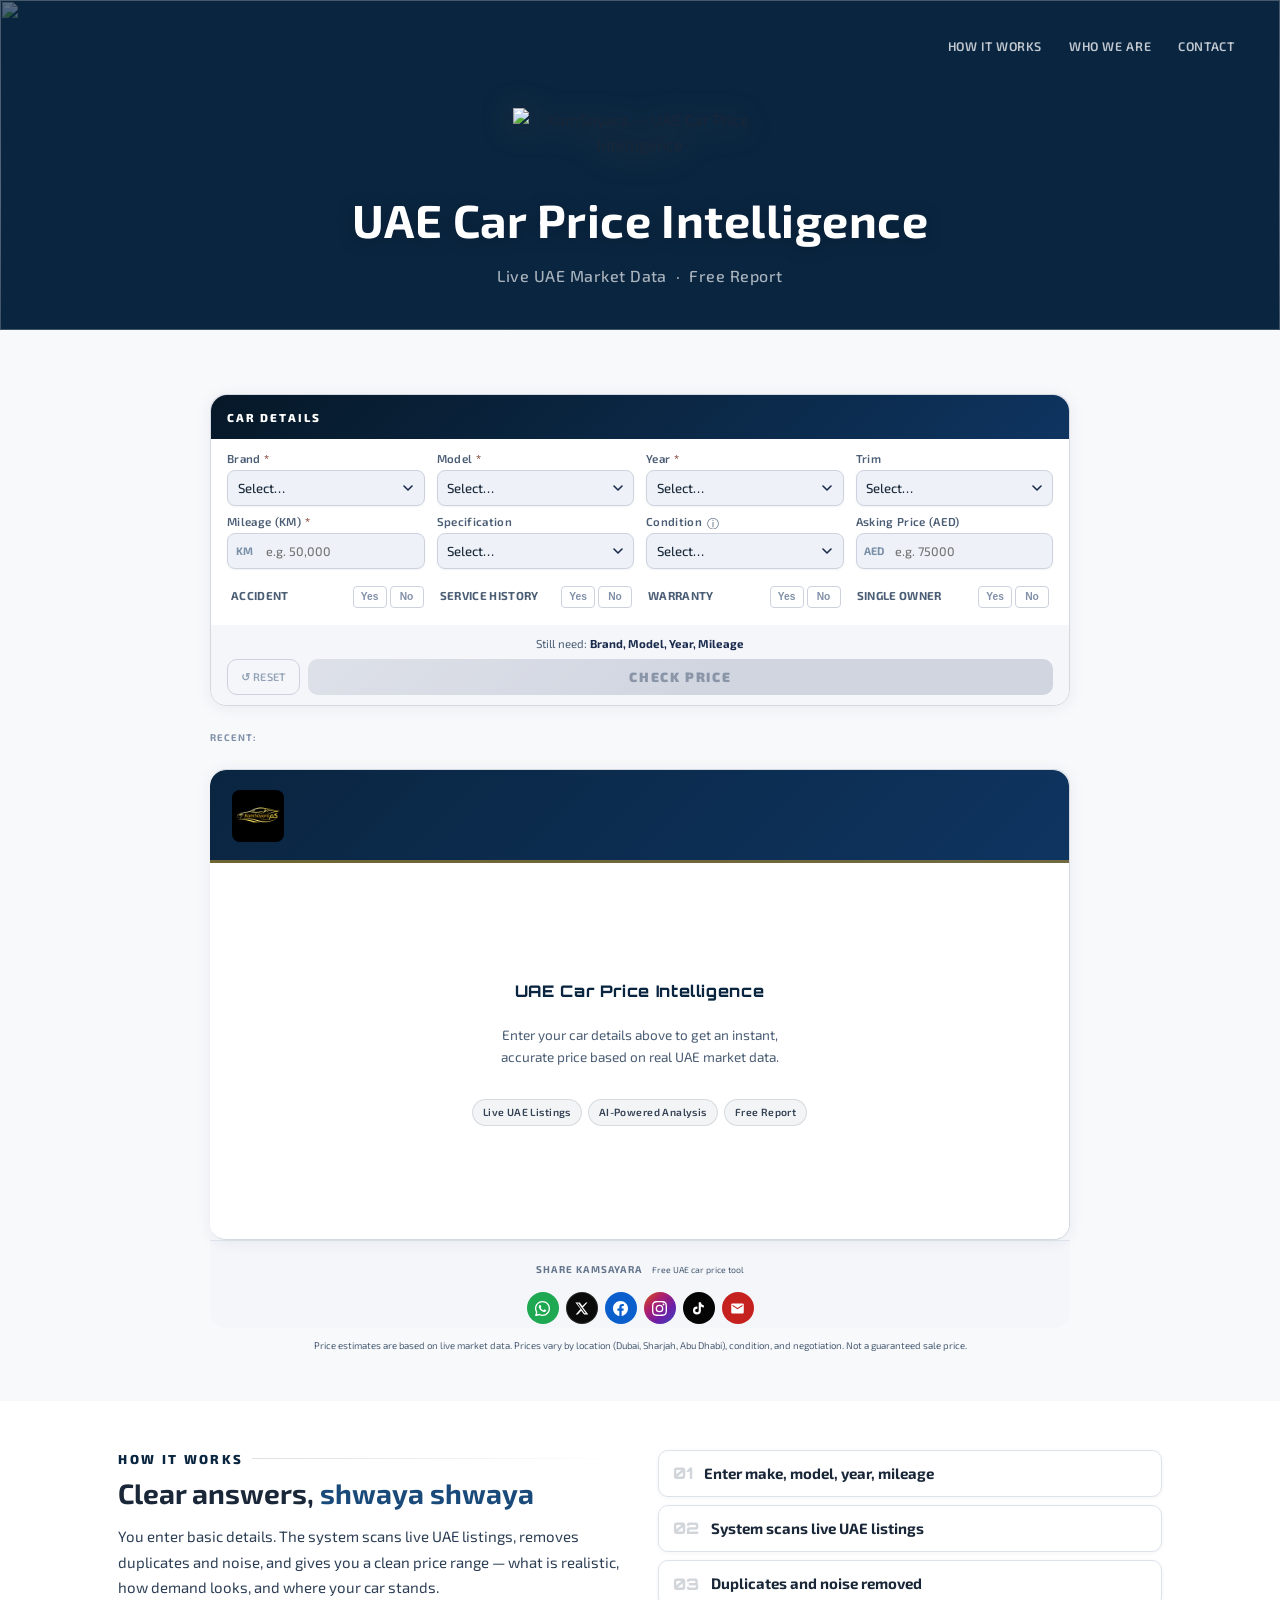
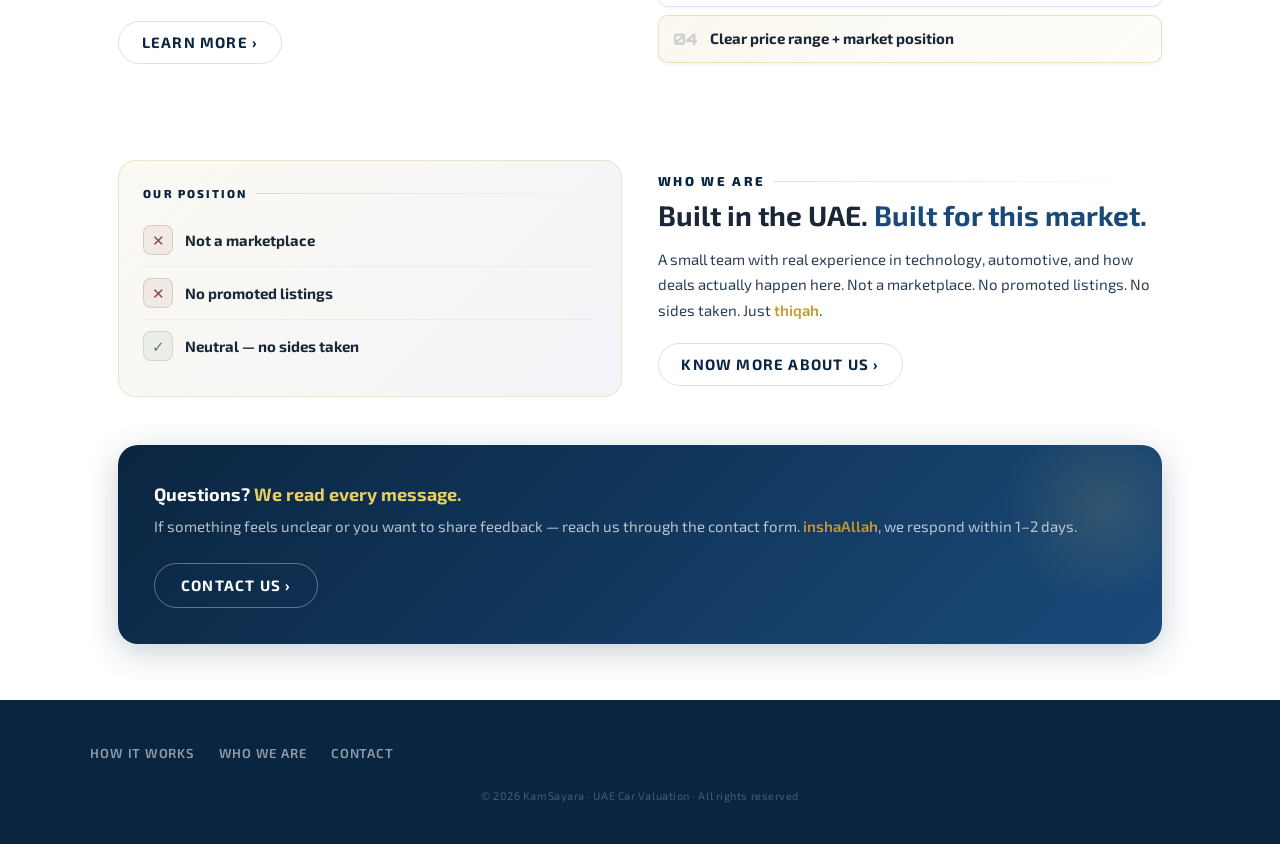
==== commit afc89894: "Add files via upload" ====
--- a/index.html
+++ b/index.html
@@ -22,8455 +22,7 @@
 <link href="https://fonts.googleapis.com" rel="preconnect"/>
 <link crossorigin="" href="https://fonts.gstatic.com" rel="preconnect"/>
 <link href="https://fonts.googleapis.com/css2?family=Orbitron:wght@700;900&amp;family=Exo+2:wght@400;500;600;700;800&amp;display=swap" rel="stylesheet"/>
-<style>
-    
-    *,*::before,*::after{margin:0;padding:0;box-sizing:border-box;}
-    html{scroll-behavior:smooth;-webkit-text-size-adjust:100%;max-width:100vw;overflow-x:hidden;}
-    body{
-      font-family:"Exo 2",system-ui,sans-serif;
-      background:#F8F9FB;
-      color:var(--ink);line-height:1.55;
-      -webkit-font-smoothing:antialiased;
-      -moz-osx-font-smoothing:grayscale;
-      text-rendering:optimizeLegibility;
-      min-height:100vh;
-      max-width:100vw;
-      overflow-x:hidden;
-      font-size:clamp(13px,1.4vw,16px);
-    }
-
-    /* ── STICKY CONTEXT BAND (car name + price while scrolling report) ── */
-    .ks-sticky-ctx{
-      position:fixed;top:0;left:0;right:0;z-index:195;
-      background:rgba(255,255,255,0.97);backdrop-filter:blur(14px);-webkit-backdrop-filter:blur(14px);
-      border-bottom:1px solid var(--border);
-      box-shadow:0 2px 12px rgba(10,37,64,0.08);
-      transform:translateY(-100%);transition:transform .3s var(--ease),opacity .3s var(--ease);
-      opacity:0;pointer-events:none;
-    }
-    /* When hero sticky nav (.snav.on) is also active, push ctx band down below it */
-    .snav.on ~ * .ks-sticky-ctx.visible,
-    body.snav-on .ks-sticky-ctx.visible{
-      top:52px;
-    }
-    .ks-sticky-ctx.visible{transform:translateY(0);opacity:1;pointer-events:auto;}
-    .ks-sticky-inner{
-      max-width:1120px;margin:0 auto;padding:0 16px;
-      display:flex;align-items:center;justify-content:space-between;
-      height:44px;gap:12px;
-    }
-    .ks-sticky-car{
-      font-family:"Exo 2",sans-serif;font-size:.78rem;font-weight:700;
-      color:var(--ink);letter-spacing:.01em;white-space:nowrap;overflow:hidden;text-overflow:ellipsis;
-      display:flex;align-items:center;gap:6px;
-    }
-    .ks-sticky-car-dot{width:6px;height:6px;border-radius:50%;background:var(--gold);flex-shrink:0;}
-    .ks-sticky-price{
-      font-family:"Orbitron",sans-serif;font-size:.82rem;font-weight:700;
-      color:var(--accent);white-space:nowrap;flex-shrink:0;
-    }
-    .ks-sticky-badge{
-      font-family:"Exo 2",sans-serif;font-size:.6rem;font-weight:800;letter-spacing:.1em;
-      text-transform:uppercase;padding:2px 8px;border-radius:99px;white-space:nowrap;flex-shrink:0;
-    }
-    .ks-sticky-badge.good{background:var(--good-bg);color:var(--good);border:1px solid var(--good-line);}
-    .ks-sticky-badge.warn{background:var(--warn-bg);color:var(--warn);border:1px solid var(--warn-line);}
-    .ks-sticky-badge.bad {background:var(--bad-bg); color:var(--bad); border:1px solid var(--bad-line);}
-    .ks-sticky-badge.neu {background:var(--surface-2);color:var(--muted);border:1px solid var(--border);}
-    @media(max-width:480px){
-      .ks-sticky-badge{display:none;}
-      .ks-sticky-car{font-size:.72rem;}
-      .ks-sticky-price{font-size:.75rem;}
-    }
-
-    /* ── STICKY NAV ─────────────────────────────────────────── */
-    .snav{
-      position:fixed;top:0;left:0;right:0;z-index:200;
-      background:rgba(6,24,40,0.97);backdrop-filter:blur(14px);-webkit-backdrop-filter:blur(14px);
-      border-bottom:none;
-      padding:0 16px; /* safe-area fallback for notch devices */
-      transform:translateY(-100%);transition:transform .3s var(--ease);
-    }
-    .snav.on{transform:translateY(0);}
-    .snav-inner{max-width:1120px;margin:0 auto;display:flex;align-items:center;justify-content:space-between;height:52px;gap:12px;}
-    .snav-logo{display:flex;align-items:baseline;gap:2px;text-decoration:none;flex-shrink:0;}
-    .sl-kam{font-family:"Orbitron",sans-serif;font-size:1rem;font-weight:900;color:#E8D060;}
-    .sl-sep{color:rgba(232,208,96,0.35);margin:0 2px;}
-    .sl-say{font-family:"Orbitron",sans-serif;font-size:.6rem;font-weight:700;color:rgba(255,255,255,0.65);letter-spacing:.15em;text-transform:uppercase;}
-    .snav-links{display:flex;align-items:center;gap:4px;}
-    .snav-link{
-      font-family:"Exo 2",sans-serif;font-size:.72rem;font-weight:600;
-      letter-spacing:.06em;text-transform:uppercase;color:rgba(255,255,255,0.75);
-      text-decoration:none;padding:.25rem .7rem;border-radius:99px;
-      transition:color .18s,background .18s;white-space:nowrap;
-    }
-    .snav-link:hover{color:#fff;background:rgba(255,255,255,0.07);}
-    .snav-cta{
-      font-family:"Exo 2",sans-serif;font-size:.7rem;font-weight:700;
-      letter-spacing:.1em;text-transform:uppercase;
-      background:var(--accent);color:#fff;border:none;
-      padding:.28rem .85rem;border-radius:99px;cursor:pointer;
-      transition:background .18s;white-space:nowrap;flex-shrink:0;
-    }
-    .snav-cta:hover{background:var(--accent-2);}
-
-    /* ── HERO ───────────────────────────────────────────────── */
-    .hero{
-      width:100%;position:relative;overflow:hidden;
-      background:#0A2540;
-    }
-    .hero-bg-photo{
-      position:absolute;top:0;left:0;
-      width:100%;height:100%;
-      object-fit:cover;object-position:center center;
-      opacity:0.60;z-index:0;pointer-events:none;
-      display:block;
-    }
-    .hero::before{
-      content:'';position:absolute;inset:0;pointer-events:none;z-index:1;
-      background:linear-gradient(180deg,rgba(10,37,64,0.45) 0%,rgba(10,37,64,0.30) 60%,rgba(10,37,64,0.50) 100%);
-    }
-    /* No curve — straight bottom edge */
-    .hero::after{ content:none!important; display:none!important; }
-    .hero-inner{position:relative;z-index:2;max-width:1120px;margin:0 auto;padding:clamp(4px,1vw,10px) clamp(16px,3vw,32px) clamp(24px,3.5vw,36px);box-sizing:border-box;width:100%;}
-
-    /* hero nav — centered brand + links */
-    .hnav{display:flex;align-items:center;justify-content:space-between;padding:clamp(14px,2.5vw,22px) 0 clamp(10px,2vw,18px);gap:8px;min-width:0;}
-    .wm{display:flex;flex-direction:column;gap:2px;text-decoration:none;flex-shrink:0;}
-    .wm-name{display:flex;align-items:baseline;}
-    .wm-kam{font-family:"Orbitron",sans-serif;font-size:clamp(1.1rem,3.2vw,1.85rem);font-weight:900;color:#E8D060;letter-spacing:-.01em;text-shadow:0 2px 18px rgba(0,0,0,0.3);white-space:nowrap;}
-    .wm-sep{font-size:clamp(.7rem,1.8vw,1.1rem);color:rgba(232,208,96,0.3);margin:0 2px;}
-    .wm-say{font-family:"Orbitron",sans-serif;font-size:clamp(.62rem,1.6vw,.88rem);font-weight:700;color:rgba(255,255,255,0.75);letter-spacing:.12em;text-transform:uppercase;white-space:nowrap;}
-    .wm-sub{font-size:clamp(.5rem,.9vw,.6rem);color:rgba(255,255,255,0.5);letter-spacing:.14em;text-transform:uppercase;}
-    .hnav-links{display:flex;align-items:center;gap:0;margin-left:auto;flex-shrink:1;min-width:0;}
-    .hnav-link{
-      font-family:"Exo 2",sans-serif;font-size:clamp(.65rem,1.05vw,.78rem);font-weight:600;
-      letter-spacing:.05em;text-transform:uppercase;
-      color:rgba(255,255,255,0.75);text-decoration:none;
-      padding:.28rem clamp(.5rem,1vw,.78rem);border-radius:99px;border:1px solid transparent;
-      transition:all .18s;white-space:nowrap;
-    }
-    .hnav-link:hover{color:rgba(255,255,255,0.88);border-color:rgba(255,255,255,0.14);background:rgba(255,255,255,0.06);}
-
-    /* ── HAMBURGER MENU (v79) — replaces flex-wrap fallback below 768px ── */
-    .ks-burger{
-      display:none;flex-direction:column;justify-content:center;align-items:center;
-      gap:5px;width:38px;height:38px;background:none;border:1px solid rgba(232,208,96,0.35);
-      border-radius:8px;cursor:pointer;flex-shrink:0;padding:0;
-      transition:border-color .18s,background .18s;
-      margin-left:auto;
-    }
-    .ks-burger:hover{background:rgba(232,208,96,0.08);border-color:rgba(232,208,96,0.6);}
-    .ks-burger span{
-      display:block;width:18px;height:2px;background:#E8D060;border-radius:2px;
-      transition:transform .25s,opacity .2s;
-    }
-    /* Animated X state */
-    .ks-burger.open span:nth-child(1){transform:translateY(7px) rotate(45deg);}
-    .ks-burger.open span:nth-child(2){opacity:0;}
-    .ks-burger.open span:nth-child(3){transform:translateY(-7px) rotate(-45deg);}
-
-    /* Mobile dropdown panel */
-    .ks-mob-menu{
-      display:none;position:absolute;top:100%;left:0;right:0;
-      background:rgba(6,24,40,0.98);backdrop-filter:blur(16px);-webkit-backdrop-filter:blur(16px);
-      border-top:1px solid rgba(232,208,96,0.15);
-      flex-direction:column;z-index:300;
-    }
-    .ks-mob-menu.open{display:flex;}
-    .ks-mob-menu a{
-      font-family:"Exo 2",sans-serif;font-size:.82rem;font-weight:700;
-      letter-spacing:.1em;text-transform:uppercase;
-      color:rgba(255,255,255,0.82);text-decoration:none;
-      padding:16px 24px;border-bottom:1px solid rgba(255,255,255,0.06);
-      transition:color .15s,background .15s;
-    }
-    .ks-mob-menu a:hover{color:#E8D060;background:rgba(232,208,96,0.06);}
-    .ks-mob-menu a:last-child{border-bottom:none;}
-
-    @media(max-width:768px){
-      .hnav-links,.snav-links,.snav-cta{ display:none !important; }
-      .ks-burger{ display:flex; }
-      /* Hero nav needs position:relative so the dropdown can anchor to it */
-      .hnav{ position:relative; flex-wrap:nowrap; }
-    }
-    @media(min-width:769px){
-      .ks-burger,.ks-mob-menu{ display:none !important; }
-    }
-
-    /* hero headline — fully centred, no button */
-    .hero-hl{text-align:center;padding:clamp(6px,1.5vw,16px) 0 clamp(6px,2vw,18px);display:flex;flex-direction:column;align-items:center;gap:clamp(6px,1.5vw,16px);}
-    .hero-tag{
-      font-family:"Exo 2",sans-serif;
-      font-size:clamp(1.15rem,4.2vw,2.9rem);
-      font-weight:700;color:#fff;line-height:1.2;margin:0;
-      text-shadow:0 2px 18px rgba(0,0,0,0.22);letter-spacing:.01em;
-      animation:hIn .75s var(--ease) both;
-      text-align:center;
-      padding:0 4px;
-    }
-    .hero-tag em{color:#E8D060;font-style:normal;}
-    .hero-sub-line{
-      font-size:clamp(.75rem,1.5vw,1rem);color:rgba(255,255,255,0.65);
-      letter-spacing:.03em;
-      animation:hIn .75s .08s var(--ease) both;margin:0;
-      font-weight:500;text-align:center;
-    }
-    @media(max-width:600px){
-      .hero-inner{padding:4px 14px 24px !important;}
-      .hero-tag{font-size:clamp(1.1rem,5vw,1.7rem)!important;}
-      .hero-sub-line{font-size:.78rem!important;letter-spacing:.02em!important;}
-    }
-    .hero-trust{
-      display:flex;align-items:center;justify-content:center;
-      gap:clamp(8px,2.2vw,22px);flex-wrap:wrap;
-      animation:hIn .75s .12s var(--ease) both;
-      width:100%;
-    }
-    .ht{display:flex;align-items:center;gap:5px;font-size:clamp(.68rem,2.8vw,.88rem);color:rgba(255,255,255,0.85);letter-spacing:.04em;text-shadow:0 1px 4px rgba(0,0,0,0.3);white-space:nowrap;}
-    .htd{width:5px;height:5px;border-radius:50%;background:rgba(232,208,96,0.7);flex-shrink:0;}
-    /* hero-btn CSS removed — button deleted */
-    @keyframes hIn{from{opacity:0;transform:translateY(10px);}to{opacity:1;transform:none;}}
-
-    /* ── PAGE SHELL ─────────────────────────────────────────── */
-    .page{width:100%;margin:0 auto;padding:32px 16px 48px;position:relative;z-index:1;box-sizing:border-box;}
-
-    /* ── MAIN LAYOUT ────────────────────────────────────────── */
-    /*
-      DESKTOP: form (left, 2/3) | result (right, 1/3) — result is sticky
-      TABLET:  form on top, result on bottom (no sticky)
-      MOBILE:  same — form first, result below after submit (result hidden until data)
-    */
-    .layout{
-      display:flex;
-      flex-direction:column;
-      gap:16px;
-      margin-top:clamp(24px,4vw,40px);
-      align-items:stretch;
-    }
-    .form-card{order:0;}
-    #restoreBar{order:1;}
-    .result-panel{order:2;}
-
-    /* ── CARD BASE ──────────────────────────────────────────── */
-    .form-card,.result-panel{
-      background:var(--white);border-radius:var(--r-xl);
-      border:1px solid var(--border);
-      box-shadow:var(--sh-card);
-      position:relative;z-index:10;
-    }
-    /* form-card must NOT clip — dropdown panels escape it */
-    .form-card{overflow:visible;}
-    /* result-panel clips to its rounded corners; rpanel-inner scrolls */
-    .result-panel{overflow:hidden;}
-    .rpanel-inner{overflow-y:auto;}
-    .form-card{display:flex;flex-direction:column;animation:cardIn .55s .08s var(--ease) both;}
-    /* Result panel: sticky so it scrolls with page but stays visible;
-       height:100% fills the grid row (= same as form card) */
-    .result-panel{
-      display:flex;flex-direction:column;
-      animation:cardIn .55s .16s var(--ease) both;
-      position:static;
-      height:100%;
-      overflow:hidden; /* clip children to border-radius */
-    }
-    @keyframes cardIn{from{opacity:0;transform:translateY(18px);}to{opacity:1;transform:none;}}
-
-    /* ── RESULT PANEL: match form height, clean idle/load ─── */
-    .layout{ align-items:stretch; }
-    .result-panel{ align-self:stretch; min-height:0; }
-    /* rpanel-inner stretches to fill */
-    .rpanel-inner{ flex:1; display:flex; flex-direction:column; }
-    /* Idle + loading: fill panel, centred, no borders or backgrounds */
-    .rph{ flex:1; border:none!important; box-shadow:none!important; background:transparent!important; }
-    .rld{ flex:1; border:none!important; box-shadow:none!important; background:#fff!important; padding:0; }
-
-    .form-body{padding:12px 14px 8px;flex:1;}
-
-    /* ── SECTION LABELS ─────────────────────────────────────── */
-    .sec-label{
-      font-family:"Exo 2",sans-serif;font-size:clamp(0.7rem,3vw,0.8rem);font-weight:800;
-      letter-spacing:.16em;text-transform:uppercase;color:var(--accent);
-      display:flex;align-items:center;gap:.55rem;margin-bottom:6px;
-    }
-    .sec-label::after{content:'';flex:1;height:1px;background:linear-gradient(90deg,var(--accent-line),transparent);}
-    .req-legend{font-size:.75rem;color:var(--muted);margin-bottom:10px;}
-    .req-star{color:var(--err);font-weight:700;}
-
-    /* ── FIELD GRID ─────────────────────────────────────────── */
-    .fg{display:grid;grid-template-columns:repeat(4,1fr);gap:8px 10px;margin-bottom:10px;align-items:end;}
-
-    .ig{display:flex;flex-direction:column;}
-    .ig label{
-      font-family:"Exo 2",sans-serif;font-size:.68rem;font-weight:700;
-      letter-spacing:.06em;text-transform:uppercase;color:#243448;
-      margin-bottom:.25rem;display:flex;align-items:center;gap:2px;
-      transition:color .18s;line-height:1.2;white-space:nowrap;overflow:hidden;
-      -webkit-font-smoothing:antialiased;text-rendering:optimizeLegibility;
-    }
-    .ig:focus-within label{color:var(--accent);}
-    .ig label .rq{color:var(--err);}
-
-    /* Prefix wrapper (KM, AED) — same height as bare input */
-    .ig .prefix-wrap{position:relative;display:flex;align-items:center;width:100%;}
-    .ig .prefix-wrap .prefix-lbl{
-      position:absolute;left:.6rem;
-      font-family:"Exo 2",sans-serif;font-size:.78rem;font-weight:700;
-      color:var(--muted);pointer-events:none;z-index:1;line-height:1;
-    }
-    .ig .prefix-wrap input{padding-left:2.6rem;width:100%;}
-
-    select,input[type="number"],input[type="text"]{
-      background:var(--surface-2);
-      border:1.5px solid #C8CDD8;
-      border-radius:var(--r-sm);
-      padding:.35rem .6rem;
-      font-family:"Exo 2",sans-serif;
-      color:#1A2738;
-      font-weight:500;
-      outline:none;width:100%;
-      height:34px;
-      transition:border-color .18s,box-shadow .18s,background .18s;
-      -webkit-appearance:none;appearance:none;
-      box-shadow:var(--sh-field);
-      font-size:max(.78rem,16px);
-    }
-    @media(min-width:480px){
-      select,input[type="number"],input[type="text"]{font-size:.78rem;}
-    }
-    @media(max-width:600px){
-      select,input[type="number"],input[type="text"]{
-        height:40px;
-        font-size:16px;
-        padding:.45rem .65rem;
-      }
-    }
-    select{
-      cursor:pointer;
-      background-image:url("data:image/svg+xml,%3Csvg xmlns='http://www.w3.org/2000/svg' width='10' height='6' viewBox='0 0 10 6'%3E%3Cpath d='M1 1l4 4 4-4' stroke='%230A2540' stroke-width='1.6' fill='none' stroke-linecap='round' stroke-linejoin='round'/%3E%3C/svg%3E");
-      background-repeat:no-repeat;background-position:right .65rem center;
-      padding-right:1.75rem;
-      /* scroll nudge handled by custom ks-dropdown system */
-    }
-    select:focus,input:focus{
-      border-color:var(--accent);
-      box-shadow:0 0 0 3px var(--accent-glow2),var(--sh-field);
-      background:var(--white);
-    }
-    select:hover:not(:focus),input:hover:not(:focus){border-color:rgba(10,37,64,0.22);}
-    select.filled,input.filled{background:rgba(10,37,64,0.04);border-color:rgba(10,37,64,0.16);}
-    select.err,input.err{border-color:var(--err)!important;background:var(--err-bg)!important;box-shadow:0 0 0 3px rgba(140,74,60,0.08);}
-    select.warn-field,input.warn-field{border-color:var(--warn)!important;background:var(--warn-bg)!important;box-shadow:0 0 0 3px rgba(140,74,60,0.08);}
-    .errmsg{
-      font-size:.62rem;color:var(--err);
-      font-family:"Exo 2",sans-serif;font-weight:600;
-      height:0;min-height:0;overflow:hidden;
-      display:block;
-      visibility:hidden;opacity:0;
-      transition:opacity .18s,height .18s;
-      line-height:1;margin-top:0;
-    }
-    .errmsg.warn-msg{color:var(--warn);}
-    .errmsg.on{height:auto;min-height:0.85em;visibility:visible;opacity:1;animation:eIn .18s var(--ease);}
-    @keyframes eIn{from{opacity:0;transform:translateY(-3px);}to{opacity:1;transform:none;}}
-
-    /* ── QUICK CHECK — base rules (overridden by premium block below) ── */
-    .qc-lbl{display:none;}
-    .qc-sep{display:none;}
-
-    /* ── QC ROW: always 4-col single row on ALL devices ── */
-    .qc { padding: 6px 0 4px; }
-    .qc-section-label {
-      font-family:"Exo 2",sans-serif;
-      font-size:.56rem;font-weight:800;letter-spacing:.16em;text-transform:uppercase;
-      color:rgba(255,255,255,0.38);margin-bottom:5px;
-    }
-    .qc-row {
-      display: grid !important;
-      grid-template-columns: repeat(4,1fr) !important;
-      gap: 5px !important;
-    }
-    .qc-item {
-      display: flex !important;
-      flex-direction: column !important;
-      align-items: center !important;
-      justify-content: center !important;
-      gap: 4px;
-      padding: 6px 4px !important;
-      border: 1px solid rgba(255,255,255,0.12) !important;
-      border-radius: 8px !important;
-      background: rgba(255,255,255,0.04) !important;
-      min-width: 0;
-    }
-    .qc-name { font-size:.55rem;color:rgba(255,255,255,0.68);font-weight:700;text-align:center;white-space:nowrap;line-height:1.2; }
-    .qc-btns { display:flex;gap:3px;align-items:center; }
-    .qb {
-      min-width:34px;min-height:22px;font-size:.68rem;font-weight:700;
-      background:rgba(255,255,255,0.06);border:1px solid rgba(255,255,255,0.12);
-      color:rgba(255,255,255,0.45);border-radius:5px;padding:0 6px;
-      cursor:pointer;transition:all .15s;display:flex;align-items:center;justify-content:center;
-    }
-    .qb:hover{background:rgba(255,255,255,0.14);color:rgba(255,255,255,.75);}
-    /* Default: Yes=green, No=red */
-    .qb.tick.on{background:rgba(22,163,74,0.18);border-color:rgba(22,163,74,0.55);color:#16A34A;}
-    .qb.cross.on{background:rgba(220,38,38,0.14);border-color:rgba(220,38,38,0.45);color:#DC2626;}
-    /* Accident reversed: Yes=red (bad), No=green (good) */
-    [data-field="accident"] .qb.tick.on{background:rgba(220,38,38,0.14)!important;border-color:rgba(220,38,38,0.45)!important;color:#DC2626!important;}
-    [data-field="accident"] .qb.cross.on{background:rgba(22,163,74,0.18)!important;border-color:rgba(22,163,74,0.55)!important;color:#16A34A!important;}
-
-    /* ── FORM FOOTER: always single row, no wrap ── */
-    /* ffoot — see definitive block below */
-
-    .ffoot-hint { font-size:.58rem;color:#4B5E75;flex:1;line-height:1.3;min-width:0;overflow:hidden;text-overflow:ellipsis;white-space:nowrap; }
-    .ffoot-hint strong{color:#2D3F55;}
-    .ffoot-hint.ready-hint strong{color:var(--gold);}
-
-    /* Ad placeholders removed */
-
-    /* ── DIVIDER ────────────────────────────────────────────── */
-    .divider{margin:14px 0 10px;border:none;height:1px;background:linear-gradient(90deg,transparent,var(--border) 20%,var(--border) 80%,transparent);}
-
-    /* ── FORM FOOTER CTA ────────────────────────────────────── */
-    .ffoot{
-      padding:10px 20px;
-      display:flex;align-items:center;gap:10px;
-      background:var(--surface);
-      border-top:none;
-      border-radius:0 0 var(--r-xl) var(--r-xl);
-      flex-shrink:0;
-    }
-    .ffoot-hint{font-size:clamp(0.7rem,3vw,0.8rem);color:#4B5E75;flex:1;line-height:1.4;}
-    .ffoot-hint strong{color:#2D3F55;}
-    .ffoot-hint.ready-hint strong{color:var(--accent);}
-    .btn-go{
-      display:inline-flex;align-items:center;gap:.45rem;
-      background:linear-gradient(135deg,#E8D060 0%,#C49A2A 45%,#A8800A 100%);
-      color:#0A2540;font-family:"Exo 2",sans-serif;font-size:.88rem;
-      font-weight:700;letter-spacing:.1em;text-transform:uppercase;
-      border:none;border-radius:var(--r-md);
-      padding:.75rem 2rem;cursor:pointer;
-      box-shadow:var(--sh-btn);
-      position:relative;overflow:hidden;white-space:nowrap;
-      transition:all .22s var(--spring);
-      flex-shrink:0;
-      min-width:44px;min-height:44px;
-    }
-    .btn-go.ready{animation:btnGlow 2.4s ease-in-out infinite;}
-    @keyframes btnGlow{0%,100%{box-shadow:var(--sh-btn);}50%{box-shadow:0 6px 28px var(--accent-glow),0 2px 8px rgba(0,0,0,0.1);}}
-    .btn-go:disabled{animation:none!important;}
-    .btn-go.clicked{animation:none!important;transform:scale(0.97)!important;transition:transform 0.1s ease!important;}
-    .btn-go::before{content:'';position:absolute;inset:0;background:linear-gradient(135deg,rgba(255,255,255,0.13) 0%,transparent 55%);pointer-events:none;}
-    .btn-go:hover:not(:disabled){transform:translateY(-2px) scale(1.02);box-shadow:0 12px 30px var(--accent-glow);}
-    .btn-go:active:not(:disabled){transform:scale(0.99);}
-    .btn-go:disabled{opacity:.38;cursor:not-allowed;background:linear-gradient(135deg,#bbb,#999);box-shadow:none;}
-    .btn-go span{position:relative;z-index:1;}
-
-    /* ── RESULT PANEL STATES ────────────────────────────────── */
-    .rpanel-inner{display:flex;flex-direction:column;flex:1;overflow:visible;}
-
-    /* placeholder */
-    .rph{
-      display:flex;flex-direction:column;align-items:center;justify-content:center;
-      padding:20px 18px;text-align:center;flex:1;gap:8px;
-    }
-    .rph-car{width:100%;display:flex;justify-content:center;margin-bottom:2px;}
-    @keyframes pulse{0%,100%{opacity:.55;}50%{opacity:.75;}}
-    .rph-car svg{opacity:0.55;}/* pulse removed for reduced motion */
-    .rph-title{font-family:"Exo 2",sans-serif;font-size:.78rem;font-weight:800;letter-spacing:.12em;text-transform:uppercase;color:#0A2540;}
-    .rph p{font-size:.76rem;color:#3D5166;line-height:1.55;max-width:190px;}
-    .rph strong{color:#1A2738;}
-    /* rph-sample removed */
-
-    /* loading */
-    .rld{text-align:left;padding:0;flex:1;display:flex;flex-direction:column;align-items:stretch;justify-content:center;min-height:300px;}
-    .spinner{width:30px;height:30px;border:2.5px solid var(--accent-line);border-top-color:var(--accent);border-radius:50%;animation:spin .7s linear infinite;margin:0 auto 10px;}
-    @keyframes spin{to{transform:rotate(360deg);}}
-    .rld p{font-size:.78rem;color:var(--muted);}
-    .rld-step{font-size:.68rem;color:var(--accent);margin-top:5px;min-height:1.1em;transition:opacity .25s;}
-
-    /* result content */
-    .rcontent{padding:16px 18px;overflow:visible;flex:1;animation:fIn .38s var(--ease) both;}
-    @keyframes fIn{from{opacity:0;transform:translateY(7px);}to{opacity:1;transform:none;}}
-
-    /* decision banner */
-    .dsig{border-radius:var(--r-md);padding:12px 14px;text-align:center;margin-bottom:12px;}
-    .dsig.good{background:var(--good-bg);border:1.5px solid var(--good-line);}
-    .dsig.bad{background:var(--bad-bg);border:1.5px solid var(--bad-line);}
-    .dsig.warn{background:var(--warn-bg);border:1.5px solid var(--warn-line);}
-    .ds-lbl{font-size:.53rem;letter-spacing:.15em;text-transform:uppercase;margin-bottom:3px;}
-    .dsig.good .ds-lbl{color:var(--good);}
-    .dsig.bad .ds-lbl{color:var(--bad);}
-    .dsig.warn .ds-lbl{color:var(--warn);}
-    .ds-ver{font-family:"Exo 2",sans-serif;font-size:.95rem;font-weight:700;line-height:1.3;}
-    .dsig.good .ds-ver{color:var(--good);}
-    .dsig.bad .ds-ver{color:var(--bad);}
-    .dsig.warn .ds-ver{color:var(--warn);}
-    .ds-act{font-size:.68rem;margin-top:3px;opacity:.85;}
-
-    /* price block */
-    .pblock{
-      background:linear-gradient(135deg,rgba(196,154,42,0.07) 0%,rgba(196,154,42,0.03) 100%);
-      border:1.5px solid var(--accent-line);border-radius:var(--r-lg);
-      padding:16px;text-align:center;margin-bottom:10px;position:relative;overflow:hidden;
-    }
-    .pblock::before{content:'';position:absolute;top:-18px;right:-18px;width:70px;height:70px;border-radius:50%;background:radial-gradient(circle,var(--accent-glow2) 0%,transparent 70%);}
-    .p-lbl{font-size:.55rem;letter-spacing:.15em;text-transform:uppercase;color:#4B5E75;margin-bottom:4px;}
-    .p-main{font-family:"Orbitron",sans-serif;font-size:1.5rem;font-weight:700;color:var(--accent);letter-spacing:-.02em;}
-    .p-range{font-size:.70rem;color:#3D5166;margin-top:3px;}
-    .p-vs{margin-top:6px;font-size:.7rem;font-weight:600;padding:3px 9px;border-radius:99px;display:inline-block;}
-    .p-vs.over{background:var(--bad-bg);color:var(--bad);border:1px solid var(--bad-line);}
-    .p-vs.under{background:var(--good-bg);color:var(--good);border:1px solid var(--good-line);}
-    .p-vs.fair{background:var(--warn-bg);color:var(--warn);border:1px solid var(--warn-line);}
-    .p-meta{display:flex;justify-content:center;gap:4px;margin-top:8px;flex-wrap:wrap;}
-    .pbadge{font-size:.58rem;background:var(--white);border:1px solid var(--border);border-radius:99px;padding:2px 8px;color:var(--ink-soft);}
-    .cbar-wrap{margin-top:8px;padding:0 2px;}
-    .cbar-top{display:flex;justify-content:space-between;font-size:.53rem;color:var(--muted);margin-bottom:3px;}
-    .cbar{height:3px;background:var(--border);border-radius:99px;overflow:hidden;}
-    .cbar-fill{height:100%;border-radius:99px;background:linear-gradient(90deg,#7A3828,#9C5535,#5F7A6A);transition:width .8s var(--ease);}
-
-    .algo-box{background:var(--surface-2);border-radius:var(--r-sm);padding:10px 12px;margin-bottom:10px;border-left:3px solid var(--accent-line);}
-    .algo-box h4{font-size:.62rem;letter-spacing:.12em;text-transform:uppercase;color:var(--accent);margin-bottom:4px;}
-    .algo-box p{font-size:.76rem;color:#2D3F55;line-height:1.55;}
-
-    .tags{display:flex;gap:4px;flex-wrap:wrap;margin-bottom:10px;}
-    .tag{font-size:.6rem;padding:2px 7px;border-radius:5px;font-weight:500;}
-    .tag.good{background:var(--good-bg);color:var(--good);border:1px solid var(--good-line);}
-    .tag.bad{background:var(--bad-bg);color:var(--bad);border:1px solid var(--bad-line);}
-    .tag.n{background:var(--surface-2);border:1px solid var(--border);color:var(--ink-soft);}
-
-    .nxt{display:flex;flex-direction:column;gap:5px;margin-top:4px;}
-    .nxt-btn{
-      display:flex;align-items:center;gap:7px;
-      padding:8px 11px;border-radius:var(--r-sm);
-      background:var(--surface-2);border:1px solid var(--border);
-      cursor:pointer;text-align:left;font-family:"Exo 2",sans-serif;
-      transition:all .16s;width:100%;
-    }
-    .nxt-btn:hover{border-color:rgba(10,37,64,0.20);background:var(--accent-soft);}
-    .nxt-ico{width:26px;height:26px;border-radius:6px;background:var(--white);border:1px solid var(--border);display:flex;align-items:center;justify-content:center;flex-shrink:0;}
-    .nxt-t{font-size:.7rem;font-weight:600;color:var(--ink);}
-    .nxt-s{font-size:.58rem;color:var(--muted);}
-    .nxt-arr{color:var(--muted);font-size:.8rem;margin-left:auto;}
-
-    .rfooter{font-size:.58rem;color:var(--good);text-align:center;padding:7px 10px;background:var(--good-bg);border-radius:var(--r-sm);border:1px solid var(--good-line);margin-top:8px;margin-left:auto;margin-right:auto;width:100%;}
-
-    /* Mobile sheet — ref sits in the handle bar */
-    .mob-ref{
-      font-family:"Exo 2",sans-serif;font-size:.5rem;
-      color:var(--muted);letter-spacing:.05em;
-      flex:1;text-align:center;padding:0 4px;
-      display:none;
-    }
-    .mob-ref.on{display:block;}
-    .reset-btn{
-      display:flex;align-items:center;justify-content:center;gap:4px;
-      font-family:"Exo 2",sans-serif;font-size:.6rem;font-weight:700;
-      letter-spacing:.1em;text-transform:uppercase;
-      color:var(--muted);background:none;border:none;cursor:pointer;
-      padding:6px;border-radius:6px;margin-top:6px;width:100%;
-      transition:all .16s;
-    }
-    .reset-btn:hover{color:var(--accent);background:var(--accent-soft);}
-
-    /* mobile result toast and overlay — enhanced versions below */
-
-    /* disclaimer */
-    .disc{text-align:center;font-size:.6rem;color:var(--muted);margin-top:10px;line-height:1.5;padding:0 8px;}
-
-    /* ── RESTORE CHIPS ───────────────────────────────────────── */
-    .restore-chips-wrap{
-      display:flex;align-items:center;gap:6px;flex-wrap:nowrap;
-      width:100%;overflow:hidden;
-    }
-    #restoreBar{
-      width:100%;box-sizing:border-box;
-      padding:8px 0 6px;
-      order:1; /* sits between form-card (order:0) and result-panel (order:2) in flex layout */
-    }
-    .restore-lbl{
-      font-size:.6rem;font-weight:700;letter-spacing:.1em;text-transform:uppercase;
-      color:var(--muted);white-space:nowrap;flex-shrink:0;margin-right:2px;
-    }
-    .restore-chip{
-      display:inline-flex;align-items:center;justify-content:center;
-      background:var(--accent-soft);border:1.5px solid var(--accent-line);
-      border-radius:99px;padding:3px 10px;cursor:pointer;
-      font-family:"Exo 2",sans-serif;font-size:.62rem;font-weight:700;
-      letter-spacing:.03em;color:var(--accent);
-      white-space:nowrap;overflow:hidden;text-overflow:ellipsis;
-      flex:0 0 auto;max-width:calc((100% - 60px) / 6);min-width:0;
-      transition:background .15s,border-color .15s;
-    }
-    .restore-chip:hover{background:var(--accent);color:#fff;border-color:var(--accent);}
-    @media(prefers-reduced-motion:reduce){
-      *,*::before,*::after{animation-duration:.01ms!important;animation-iteration-count:1!important;transition-duration:.01ms!important;}
-      .spinner{animation:none;border-top-color:var(--accent);}
-    }
-
-    /* ── FOCUS OUTLINES ──────────────────────────────────────── */
-    *:focus-visible{outline:3px solid var(--accent);outline-offset:2px;box-shadow:0 0 0 5px var(--accent-glow2);}
-    select:focus-visible,input:focus-visible{outline:none;}/* handled by existing focus styles */
-
-    /* ── FORM CARD FOCUS-WITHIN GRADIENT BORDER ─────────────── */
-    .form-card{transition:box-shadow .3s var(--ease);}
-    .form-card:focus-within{box-shadow:var(--sh-card),0 0 0 2px var(--accent-glow),0 0 0 4px var(--accent-line);}
-
-    /* ── FILLED FIELD STATE — subtle acknowledgment, no surveillance tick ── */
-    .ig{position:relative;}
-    select.filled:not(.err),input.filled:not(.err){
-      border-color:rgba(10,37,64,0.28);
-      background:rgba(10,37,64,0.03);
-      color:var(--ink);
-    }
-    /* Select keeps its own chevron only — no layered icons */
-    select.filled:not(.err){
-      background-image:url("data:image/svg+xml,%3Csvg xmlns='http://www.w3.org/2000/svg' width='10' height='6' viewBox='0 0 10 6'%3E%3Cpath d='M1 1l4 4 4-4' stroke='%230A2540' stroke-width='1.6' fill='none' stroke-linecap='round' stroke-linejoin='round'/%3E%3C/svg%3E");
-      background-repeat:no-repeat;
-      background-position:right .65rem center;
-      padding-right:1.75rem;
-    }
-
-    /* ── SMART HINTS ─────────────────────────────────────────── */
-    .smart-hint{
-      font-size:clamp(0.68rem,2.5vw,0.76rem);
-      color:var(--muted);line-height:1.4;margin-top:2px;
-      display:none;align-items:center;gap:3px;
-      animation:eIn .18s var(--ease);
-    }
-    .smart-hint.on{display:flex;}
-    .smart-hint.warn-hint{color:var(--warn);}
-
-    /* ── FIX 6: CONDITION TOOLTIP ────────────────────────────── */
-    .ks-cond-tip-trigger {
-      display: inline-flex;
-      align-items: center;
-      cursor: pointer;
-      color: var(--muted);
-      font-size: .75rem;
-      font-weight: 400;
-      letter-spacing: 0;
-      text-transform: none;
-      position: relative;
-      margin-left: 2px;
-      vertical-align: middle;
-      line-height: 1;
-    }
-    .ks-cond-tip-trigger:hover { color: var(--accent); }
-    .ks-cond-tip-box {
-      display: none;
-      position: absolute;
-      bottom: calc(100% + 8px);
-      left: 50%;
-      transform: translateX(-50%);
-      background: #0A2540;
-      color: #E8EDF5;
-      font-family: "Exo 2", sans-serif;
-      font-size: .68rem;
-      font-weight: 400;
-      line-height: 1.5;
-      padding: 11px 13px;
-      border-radius: 10px;
-      width: 260px;
-      max-width: 90vw;
-      box-shadow: 0 8px 28px rgba(10,37,64,0.35);
-      z-index: 99999;
-      pointer-events: none;
-      text-transform: none;
-      letter-spacing: 0;
-    }
-    /* Arrow */
-    .ks-cond-tip-box::after {
-      content: '';
-      position: absolute;
-      top: 100%; left: 50%;
-      transform: translateX(-50%);
-      border: 6px solid transparent;
-      border-top-color: #0A2540;
-    }
-    .ks-cond-tip-trigger:hover .ks-cond-tip-box,
-    .ks-cond-tip-trigger:focus .ks-cond-tip-box { display: block; }
-    .ks-cond-tip-box strong { color: #E8D060; font-size: .64rem; letter-spacing: .06em; text-transform: uppercase; display: block; margin-bottom: 6px; }
-    .ks-cond-tip-row { display: block; margin-bottom: 5px; }
-    .ks-cond-tip-row:last-child { margin-bottom: 0; }
-    .ks-cond-tip-row b { color: #C49A2A; }
-    /* On mobile, open tooltip on tap by toggling class */
-    @media(max-width:600px){
-      .ks-cond-tip-box { left: 0; transform: none; max-width: calc(100vw - 32px); }
-      .ks-cond-tip-box::after { left: 16px; transform: none; }
-    }
-
-    /* ── FIX 2: MOBILE TOUCH TARGETS — WCAG 2.5.5 minimum 44×44px ── */
-    @media(max-width:600px){
-      .qb{
-        min-width:44px !important;
-        min-height:44px !important;
-        font-size:.9rem !important;
-        padding:6px !important;
-      }
-      /* Ensure qcbar items give thumbs enough room */
-      .qcbar-item { min-height:52px; display:flex; flex-direction:column; justify-content:center; }
-    }
-
-    /* ── QC TOUCH TARGETS ────────────────────────────────────── */
-    .qb{
-      background:none;border:none;cursor:pointer;
-      font-size:.82rem;line-height:1;padding:2px 3px;
-      color:var(--muted);transition:color .14s,transform .14s;
-      min-width:44px;min-height:44px;
-      display:inline-flex;align-items:center;justify-content:center;
-    }
-    @media(min-width:601px){
-      .qb{min-width:22px;min-height:22px;}
-    }
-
-    @keyframes goldPulse {
-      0%,100% { box-shadow: 0 4px 14px rgba(184,150,10,0.38), 0 1px 3px rgba(0,0,0,0.10); }
-      50%      { box-shadow: 0 6px 22px rgba(184,150,10,0.65), 0 2px 8px rgba(0,0,0,0.14); }
-    }
-
-    /* ── ENHANCED RESULT PANEL SHADOW ────────────────────────── */
-    @media(min-width:861px){
-      .result-panel{box-shadow:0 28px 64px rgba(30,20,5,0.14),0 8px 24px rgba(0,0,0,0.08),inset 0 1px 0 rgba(255,255,255,0.7);}
-    }
-
-    /* ── PRICE COUNT-UP ──────────────────────────────────────── */
-    .p-main[data-countup]{transition:opacity .2s;}
-
-    /* ── PRICE POSITION BAR ──────────────────────────────────── */
-    .ppos{margin:10px 2px 6px;}
-    .ppos-labels{display:flex;justify-content:space-between;font-size:.55rem;color:var(--muted);margin-bottom:5px;font-weight:600;}
-    .ppos-track{position:relative;height:7px;background:linear-gradient(90deg,#5F7A6A,#9C5535,#7A3828);border-radius:99px;overflow:visible;}
-    /* Market avg dot — teal */
-    .ppos-dot{
-      position:absolute;top:50%;transform:translate(-50%,-50%);
-      width:13px;height:13px;border-radius:50%;
-      background:var(--accent);border:2.5px solid #fff;
-      box-shadow:0 1px 6px rgba(10,37,64,0.35);
-      z-index:2;
-    }
-    /* Asking price dot — gold */
-    .ppos-ask{
-      position:absolute;top:50%;transform:translate(-50%,-50%);
-      width:13px;height:13px;border-radius:50%;
-      background:var(--gold);border:2.5px solid #fff;
-      box-shadow:0 1px 6px rgba(196,154,42,0.5);
-      z-index:3;
-    }
-    /* Labels below dots */
-    .ppos-legend{
-      display:flex;justify-content:space-between;
-      font-size:.52rem;color:var(--muted);margin-top:6px;
-      position:relative;
-    }
-    .ppos-leg-item{
-      position:absolute;transform:translateX(-50%);
-      text-align:center;line-height:1.3;
-      font-family:"Exo 2",sans-serif;font-weight:700;
-    }
-    .ppos-leg-item.avg{color:var(--accent);}
-    .ppos-leg-item.ask{color:var(--gold);}
-    .ppos-leg-dot{display:inline-block;width:6px;height:6px;border-radius:50%;margin-right:2px;vertical-align:middle;}
-    .ppos-leg-dot.avg{background:var(--accent);}
-    .ppos-leg-dot.ask{background:var(--gold);}
-    .ppos-legend-wrap{display:flex;gap:10px;justify-content:center;margin-top:7px;flex-wrap:wrap;}
-    .ppos-leg-entry{display:flex;align-items:center;gap:4px;font-size:.52rem;font-family:"Exo 2",sans-serif;font-weight:700;}
-    .ppos-leg-entry.avg{color:var(--accent);}
-    .ppos-leg-entry.ask{color:var(--gold);}
-    .ppos-you{text-align:center;font-size:.6rem;color:var(--accent);font-weight:700;margin-top:6px;letter-spacing:.04em;}
-
-    /* ── TRUST LINE ──────────────────────────────────────────── */
-    .trust-line{
-      text-align:center;font-size:.62rem;color:var(--muted);
-      margin:6px 0 2px;letter-spacing:.03em;
-    }
-    .trust-line strong{color:var(--ink-soft);}
-
-    /* ── SHARE ICONS ROW ─────────────────────────────────────── */
-    .share-row{
-      display:flex;align-items:center;gap:10px;margin-bottom:8px;
-    }
-    .share-lbl{
-      font-size:.62rem;font-weight:700;letter-spacing:.1em;text-transform:uppercase;
-      color:var(--muted);flex-shrink:0;
-    }
-    .share-icons{display:flex;gap:8px;align-items:center;}
-    .sico{
-      width:32px;height:32px;border-radius:50%;border:none;cursor:pointer;
-      display:flex;align-items:center;justify-content:center;
-      transition:transform .16s,box-shadow .16s;flex-shrink:0;
-      text-decoration:none;
-    }
-    .sico:hover{transform:scale(1.15);box-shadow:0 3px 10px rgba(0,0,0,0.2);}
-    .sico-wa{background:#25D366;}
-    .sico-mail{background:#EA4335;}
-    .sico-copy{background:var(--ink-soft);}
-    .sico svg{width:15px;height:15px;fill:#fff;flex-shrink:0;}
-
-    /* ── TRANSPARENCY SCORE BREAKDOWN ───────────────────────── */
-    .ks-ts-breakdown{
-      margin-top:10px;padding:10px 12px;
-      background:var(--surface-2);border-radius:var(--r-sm);border:1px solid var(--border);
-    }
-    .ks-ts-breakdown-title{
-      font-family:"Exo 2",sans-serif;font-size:.58rem;font-weight:800;
-      letter-spacing:.14em;text-transform:uppercase;color:var(--muted);margin-bottom:7px;
-    }
-    .ks-ts-row{
-      display:flex;align-items:center;justify-content:space-between;
-      padding:3px 0;border-bottom:1px solid rgba(10,37,64,0.06);gap:8px;
-    }
-    .ks-ts-row:last-child{border-bottom:none;}
-    .ks-ts-row-label{font-size:.68rem;color:var(--ink-soft);flex:1;}
-    .ks-ts-row-val{
-      font-family:"Exo 2",sans-serif;font-size:.68rem;font-weight:700;white-space:nowrap;
-    }
-    .ks-ts-row-val.deduct{color:var(--bad);}
-    .ks-ts-row-val.base{color:var(--good);}
-    .ks-ts-row-val.total{color:var(--accent);}
-    .ks-ts-row.total-row{
-      border-top:1.5px solid var(--border);margin-top:4px;padding-top:6px;
-    }
-
-    /* ── FIX 4: SECTION TRANSITIONS — premium smooth reveal ─── */
-    @keyframes ksSecIn{
-      from{opacity:0;transform:translateY(22px);}
-      to{opacity:1;transform:translateY(0);}
-    }
-    @keyframes ksReportIn{
-      from{opacity:0;transform:translateY(32px) scale(0.99);}
-      to{opacity:1;transform:translateY(0) scale(1);}
-    }
-    /* Report container: slides in when content is injected */
-    #rcontent.report-visible{
-      animation:ksReportIn .55s var(--ease) both;
-    }
-    /* Each .ks-section gets staggered reveal */
-    .ks-pir .ks-section{
-      animation:ksSecIn .48s var(--ease) both;
-    }
-    /* Stagger each section with a delay that increments by index */
-    .ks-pir .ks-section:nth-child(1){animation-delay:.05s;}
-    .ks-pir .ks-section:nth-child(2){animation-delay:.12s;}
-    .ks-pir .ks-section:nth-child(3){animation-delay:.19s;}
-    .ks-pir .ks-section:nth-child(4){animation-delay:.26s;}
-    .ks-pir .ks-section:nth-child(5){animation-delay:.33s;}
-    .ks-pir .ks-section:nth-child(6){animation-delay:.40s;}
-    .ks-pir .ks-section:nth-child(7){animation-delay:.47s;}
-    .ks-pir .ks-section:nth-child(8){animation-delay:.54s;}
-    .ks-pir .ks-section:nth-child(n+9){animation-delay:.60s;}
-    /* Price number: count-up pulse */
-    @keyframes ksNumPop{
-      0%{transform:scale(0.88);opacity:0;}
-      65%{transform:scale(1.04);}
-      100%{transform:scale(1);opacity:1;}
-    }
-    .ks-price-hl-main{animation:ksNumPop .6s .22s var(--spring) both;}
-    /* Verdict pill: zoom in */
-    @keyframes ksVerdictIn{
-      from{opacity:0;transform:scale(0.8);}
-      to{opacity:1;transform:scale(1);}
-    }
-    .ks-deal-verdict{animation:ksVerdictIn .4s .35s var(--spring) both;}
-
-    /* ── FIX 3: WCAG CONTRAST — gold on white backgrounds ── */
-    /* --gold (#C49A2A) on white fails AA (3.3:1). Use #8B6914 (7.1:1) for body text on white. */
-    :root {
-      --gold-a11y: #8B6914;      /* AA+ compliant gold for text on white — 7.1:1 */
-      --gold-a11y-mid: #6B4F0D;  /* AAA compliant for small text — 10:1 */
-    }
-    /* Sticky context band: gold price on white background must use accessible gold */
-    .ks-sticky-price { color: var(--gold-a11y) !important; }
-    /* Report section eyebrow: gold on white sections */
-    .ks-s7-section-title { color: var(--gold-a11y) !important; }
-    .ks-report-eyebrow { color: #C49A2A !important; } /* stays gold on dark navy — passes */
-    /* Any inline gold text on white surface */
-    .ks-price-diff-lbl { color: var(--rpt-muted) !important; }
-    /* Loader percentage — gold on white */
-    .ks-loader-pct { color: var(--gold-a11y) !important; }
-
-    /* ── ENHANCED SPINNER ────────────────────────────────────── */
-    .spinner{
-      width:36px;height:36px;
-      border:3px solid var(--accent-line);
-      border-top-color:var(--accent);border-right-color:var(--accent-2);
-      border-radius:50%;animation:spin .7s linear infinite;margin:0 auto 12px;
-    }
-
-    /* ── FIX 5: MODEL DROPDOWN LOADING STATE ────────────────── */
-    .ks-trigger.ks-loading{
-      color:var(--muted)!important;
-      pointer-events:none;
-      position:relative;
-      padding-right:2.4rem!important;
-    }
-    .ks-trigger.ks-loading::after{
-      content:'';
-      position:absolute;right:.7rem;top:50%;transform:translateY(-50%);
-      width:13px;height:13px;
-      border:2px solid var(--accent-line);
-      border-top-color:var(--accent);
-      border-radius:50%;
-      animation:spin .6s linear infinite;
-      flex-shrink:0;
-    }
-
-    /* ── ICON STANDARDIZATION: Corporate outlined set, 1.5px stroke ── */
-    /* All inline SVG icons in the app must conform to this standard */
-    .ks-ico{display:inline-flex;align-items:center;justify-content:center;flex-shrink:0;}
-    .ks-ico svg,.ks-flag-icon svg,.ks-s7-check-icon svg,
-    .ks-comm-icon svg,.ai-factor svg{
-      width:16px;height:16px;
-      stroke-width:1.5;stroke-linecap:round;stroke-linejoin:round;fill:none;
-    }
-    /* Emoji icons used in flags/checklist: normalize size */
-    .ks-flag-icon,.ks-s7-check-icon,.ks-comm-icon{
-      font-size:.88rem;line-height:1;flex-shrink:0;
-      display:inline-flex;align-items:center;justify-content:center;
-      width:20px;height:20px;
-    }
-    /* Share icon buttons: standardize to 30px outlined circles */
-    .sico{width:30px;height:30px;}
-    .sico svg{width:14px;height:14px;fill:#fff;stroke:none;}
-
-    /* ── LOADING MSG STYLES ──────────────────────────────────── */
-    /* Change 9: single loading message — #mobLoadMsg removed with mob toast */
-    #loadMsg{font-size:.82rem;color:var(--ink-soft);font-weight:600;}
-
-    /* ── AI ANALYSIS BLOCK ───────────────────────────────────── */
-    .ai-block{
-      border-radius:var(--r-md);padding:13px 14px;margin-bottom:10px;
-      border:1.5px solid;animation:fIn .4s var(--ease) both;
-    }
-    .ai-block.good{background:var(--good-bg);border-color:var(--good-line);}
-    .ai-block.warn{background:var(--warn-bg);border-color:var(--warn-line);}
-    .ai-block.bad {background:var(--bad-bg); border-color:var(--bad-line);}
-    .ai-block.neu {background:var(--surface-2);border-color:var(--border);}
-
-    .ai-rating-row{display:flex;align-items:center;justify-content:space-between;margin-bottom:7px;}
-    .ai-rating-badge{
-      font-family:"Exo 2",sans-serif;font-size:.63rem;font-weight:800;
-      letter-spacing:.14em;text-transform:uppercase;padding:3px 10px;
-      border-radius:99px;border:1.5px solid;
-    }
-    .ai-block.good .ai-rating-badge{color:var(--good);border-color:var(--good-line);background:rgba(95,123,106,0.09);}
-    .ai-block.warn .ai-rating-badge{color:var(--warn);border-color:var(--warn-line);background:rgba(140,74,60,0.08);}
-    .ai-block.bad  .ai-rating-badge{color:var(--bad); border-color:var(--bad-line); background:rgba(140,74,60,0.08);}
-    .ai-block.neu  .ai-rating-badge{color:var(--muted);border-color:var(--border);  background:var(--white);}
-
-    .ai-conf-badge{
-      font-size:.58rem;color:var(--muted);border:1px solid var(--border);
-      border-radius:99px;padding:2px 7px;background:var(--white);
-    }
-
-    .ai-summary{
-      font-family:"Exo 2",sans-serif;font-size:.82rem;font-weight:700;
-      color:var(--ink);line-height:1.35;margin-bottom:6px;
-    }
-    .ai-explanation{
-      font-size:.72rem;color:var(--ink-soft);line-height:1.55;margin-bottom:9px;
-    }
-
-    .ai-factors-lbl{
-      font-size:.53rem;letter-spacing:.14em;text-transform:uppercase;
-      color:var(--muted);margin-bottom:5px;
-    }
-    .ai-factors{display:flex;flex-direction:column;gap:4px;margin-bottom:9px;}
-    .ai-factor{
-      display:flex;align-items:flex-start;gap:6px;
-      font-size:.7rem;color:var(--ink-soft);line-height:1.4;
-    }
-    .ai-factor::before{
-      content:'›';color:var(--accent);font-weight:700;font-size:.82rem;
-      flex-shrink:0;margin-top:-1px;
-    }
-
-    .ai-advice{
-      padding:8px 11px;border-radius:var(--r-sm);
-      background:var(--white);border:1px solid var(--border);
-      font-size:.7rem;color:var(--ink-soft);line-height:1.45;
-    }
-    .ai-advice-lbl{
-      font-size:.52rem;letter-spacing:.13em;text-transform:uppercase;
-      color:var(--accent);font-weight:700;margin-bottom:3px;
-    }
-
-    .ai-powered-note{
-      font-size:.56rem;color:var(--muted);text-align:right;margin-top:5px;
-      letter-spacing:.04em;
-    }
-
-    /* ── ENHANCED SEARCHABLE DROPDOWN ───────────────────────── */
-    select.ks-hidden{position:absolute;left:-9999px;width:1px;height:1px;opacity:0;pointer-events:none;}
-
-    .ks-wrap{position:relative;width:100%;}
-
-    /* Trigger */
-    .ks-trigger{
-      width:100%;height:2.4rem;
-      background:var(--surface-2);border:1.5px solid var(--border);
-      border-radius:var(--r-sm);padding:.35rem 2.0rem .35rem .6rem;
-      font-family:"Exo 2",sans-serif;font-size:.78rem;color:var(--muted);
-      cursor:pointer;display:flex;align-items:center;
-      transition:border-color .2s,box-shadow .2s,background .2s,color .2s;
-      box-shadow:var(--sh-field);user-select:none;
-      white-space:nowrap;overflow:hidden;text-overflow:ellipsis;
-      position:relative;text-align:left;
-    }
-    .ks-trigger::after{
-      content:'';position:absolute;right:.65rem;top:50%;transform:translateY(-50%);
-      width:10px;height:6px;flex-shrink:0;
-      background-image:url("data:image/svg+xml,%3Csvg xmlns='http://www.w3.org/2000/svg' width='10' height='6' viewBox='0 0 10 6'%3E%3Cpath d='M1 1l4 4 4-4' stroke='%230A2540' stroke-width='1.6' fill='none' stroke-linecap='round' stroke-linejoin='round'/%3E%3C/svg%3E");
-      background-repeat:no-repeat;background-size:contain;
-      transition:transform .22s var(--ease);pointer-events:none;
-    }
-    .ks-wrap.open .ks-trigger::after{transform:translateY(-50%) rotate(180deg);}
-    .ks-trigger.ks-filled{color:var(--ink);background:rgba(10,37,64,0.03);border-color:rgba(10,37,64,0.28);}
-    .ks-trigger.ks-err{border-color:var(--err)!important;background:var(--err-bg)!important;box-shadow:0 0 0 3px rgba(140,74,60,0.08)!important;}
-    .ks-wrap.open .ks-trigger{border-color:var(--accent);box-shadow:0 0 0 3px var(--accent-glow2),var(--sh-field);background:var(--white);color:var(--ink);}
-    .ks-trigger:focus{outline:none;border-color:var(--accent);box-shadow:0 0 0 3px var(--accent-glow2),var(--sh-field);}
-    .ks-trigger:hover:not(.ks-filled){border-color:rgba(10,37,64,0.22);}
-
-    /* Desktop panel — always opens downward, layered above everything */
-    .ks-panel{
-      position:absolute;
-      top:calc(100% + 3px);
-      left:0;       /* panel starts at left edge of .ks-wrap */
-      right:0;      /* panel ends at right edge of .ks-wrap = exact cell width */
-      width:auto;   /* determined by left+right — NOT wider, NOT narrower than cell */
-      min-width:0;  /* never expand beyond cell */
-      max-width:100%; /* never expand beyond cell */
-      background:var(--white);border:1.5px solid var(--accent-line);
-      border-radius:var(--r-md);
-      box-shadow:0 10px 32px rgba(0,0,0,0.13),0 2px 8px rgba(0,0,0,0.06);
-      z-index:99999;
-      display:flex;flex-direction:column;
-      overflow:hidden; /* clip to border-radius; scrollbar on .ks-list handles scroll */
-      visibility:hidden;opacity:0;pointer-events:none;
-      transform:translateY(-5px);
-      transition:opacity .16s var(--ease),transform .16s var(--ease),visibility .16s;
-    }
-    /* Clip the search row to panel border-radius */
-    .ks-search-row{
-      border-radius:var(--r-md) var(--r-md) 0 0;
-      overflow:hidden;
-    }
-    /* Clip the list bottom to panel border-radius */
-    .ks-list{
-      flex:1;
-      max-height:192px;          /* 6 items visible */
-      overflow-y:scroll;         /* always-visible scrollbar */
-      overflow-x:hidden;
-      width:100%;                /* fill panel exactly */
-      box-sizing:border-box;
-      direction:ltr;
-      -webkit-overflow-scrolling:touch;
-      scrollbar-width:thin;
-      scrollbar-color:rgba(10,37,64,.30) var(--surface-2);
-      border-radius:0 0 var(--r-md) var(--r-md);
-    }
-    .ks-wrap.open .ks-panel{visibility:visible;opacity:1;pointer-events:auto;transform:translateY(0);}
-
-    /* ── ROW-BASED DROPDOWN DIRECTION ───────────────────────────
-       Row 1 (items 1-4): open downward (default)
-       Row 2 (items 5-8): open downward
-       Row 3 (items 9-12): open upward — avoids viewport clip   */
-    .fg .ig:nth-child(1) .ks-panel,
-    .fg .ig:nth-child(2) .ks-panel,
-    .fg .ig:nth-child(3) .ks-panel,
-    .fg .ig:nth-child(4) .ks-panel {
-      top: calc(100% + 3px) !important;
-      bottom: auto !important;
-      transform-origin: top center;
-    }
-    .fg .ig:nth-child(5)  .ks-panel,
-    .fg .ig:nth-child(6) .ks-panel,
-    .fg .ig:nth-child(7) .ks-panel,
-    .fg .ig:nth-child(8) .ks-panel {
-      top: auto !important;
-      bottom: calc(100% + 3px) !important;
-      transform: translateY(5px);   /* slide up on open */
-      transform-origin: bottom center;
-    }
-    .fg .ig:nth-child(5)  .ks-wrap.open .ks-panel,
-    .fg .ig:nth-child(6) .ks-wrap.open .ks-panel,
-    .fg .ig:nth-child(7) .ks-wrap.open .ks-panel,
-    .fg .ig:nth-child(8) .ks-wrap.open .ks-panel {
-      transform: translateY(0) !important;
-    }
-    /* Prevent parent containers from clipping panels */
-    .fg { overflow: visible !important; }
-    .ig { overflow: visible !important; }
-    .form-body { overflow: visible !important; }
-
-    /* Inline search — flush at top, contained within panel width */
-    .ks-search-row{flex-shrink:0; overflow:hidden;}
-    .ks-search{
-      display:block; width:100%; box-sizing:border-box;
-      border:none; border-bottom:1px solid var(--border);
-      background:var(--surface-2);
-      font-family:"Exo 2",sans-serif; font-size:.82rem; color:var(--ink);
-      outline:none; padding:.38rem .65rem; height:2rem;
-      white-space:nowrap; overflow:hidden; text-overflow:ellipsis;
-    }
-    .ks-search::placeholder{color:var(--muted);}
-    .ks-search:focus{background:var(--white);border-bottom-color:var(--accent);}
-
-    .ks-opt{
-      padding:.38rem .65rem; font-family:"Exo 2",sans-serif;
-      font-size:.82rem; color:var(--ink); cursor:pointer;
-      transition:background .1s,color .1s;
-      display:flex; align-items:center; gap:6px;
-      outline:none;
-      /* Critical: prevent long text from widening the panel */
-      width:100%; box-sizing:border-box;
-      white-space:nowrap; overflow:hidden; text-overflow:ellipsis;
-    }
-    .ks-opt:hover,.ks-opt:focus{background:var(--accent-soft);color:var(--accent);}
-    .ks-opt.ks-selected{background:var(--accent-soft);color:var(--accent);font-weight:600;}
-    .ks-opt.ks-active{background:var(--accent-soft);color:var(--accent);}
-    
-    .ks-count{display:none;}
-
-    /* Mobile modal list — same scrollbar style */
-    .ks-sheet-list{
-      overflow-y:scroll;flex:1;-webkit-overflow-scrolling:touch;padding-bottom:16px;
-      scrollbar-width:thin;scrollbar-color:rgba(10,37,64,0.25) var(--surface-2);
-    }
-    .ks-sheet-list::-webkit-scrollbar{width:6px;-webkit-appearance:none;}
-    .ks-sheet-list::-webkit-scrollbar-track{background:var(--surface-2);border-radius:3px;}
-    .ks-sheet-list::-webkit-scrollbar-thumb{background:rgba(10,37,64,0.25);border-radius:3px;}
-
-    .ks-sec{
-      font-size:.57rem;font-weight:800;letter-spacing:.14em;text-transform:uppercase;
-      color:var(--accent);padding:8px 10px 4px;
-      background:var(--surface-2);
-      position:sticky;top:0;z-index:1;
-    }
-    .ks-div{height:1px;background:var(--border);margin:3px 0;}
-    .ks-chk{margin-left:auto;font-size:.7rem;color:var(--accent);flex-shrink:0;}
-    .ks-mark{background:rgba(10,37,64,0.13);color:var(--accent);border-radius:2px;font-weight:700;padding:0 1px;}
-    .ks-empty{padding:.9rem .75rem;font-size:.72rem;color:var(--muted);font-style:italic;text-align:center;}
-    .ks-empty-sub{font-size:.65rem;color:var(--muted);margin-top:3px;}
-
-    /* ── MOBILE FULL-SCREEN MODAL ────────────────────────────── */
-    .ks-overlay{
-      display:none;position:fixed;inset:0;background:rgba(0,0,0,0.52);
-      z-index:850;backdrop-filter:blur(2px);-webkit-backdrop-filter:blur(2px);
-      align-items:flex-end;
-    }
-    .ks-overlay.ks-open{display:flex;}
-    .ks-sheet{
-      background:var(--white);width:100%;max-height:92vh;
-      border-radius:var(--r-xl) var(--r-xl) 0 0;
-      display:flex;flex-direction:column;
-      transform:translateY(100%);
-      transition:transform .32s var(--ease);
-      box-shadow:0 -8px 32px rgba(0,0,0,0.2);
-    }
-    .ks-overlay.ks-open .ks-sheet{transform:translateY(0);}
-    .ks-sheet-handle{
-      width:36px;height:4px;background:rgba(0,0,0,0.14);
-      border-radius:2px;margin:10px auto 0;flex-shrink:0;
-    }
-    .ks-sheet-head{
-      display:flex;align-items:center;padding:12px 16px 10px;
-      border-bottom:1px solid var(--border);flex-shrink:0;gap:10px;
-    }
-    .ks-sheet-title{
-      font-family:"Exo 2",sans-serif;font-size:.75rem;font-weight:800;
-      letter-spacing:.14em;text-transform:uppercase;color:var(--accent);flex:1;
-    }
-    .ks-sheet-close{
-      background:rgba(0,0,0,0.06);border:none;border-radius:50%;
-      width:32px;height:32px;cursor:pointer;
-      display:flex;align-items:center;justify-content:center;
-      font-size:.85rem;color:var(--ink);flex-shrink:0;
-      transition:background .15s;
-    }
-    .ks-sheet-close:hover{background:rgba(0,0,0,0.12);}
-    .ks-sheet-search-row{
-      display:flex;align-items:center;gap:8px;
-      padding:10px 14px;border-bottom:1px solid var(--border);
-      background:var(--surface-2);flex-shrink:0;
-      position:sticky;top:0;z-index:2;
-    }
-    .ks-sheet-search-row .ks-search{
-      font-size:16px;height:2.6rem;flex:1;
-      background:var(--white);border:1.5px solid var(--border);
-      border-radius:var(--r-sm);padding:0 .7rem;
-    }
-    .ks-sheet-search-row .ks-search:focus{border-color:var(--accent);}
-    .ks-sheet-list .ks-opt{font-size:15px;padding:.55rem .75rem;min-height:44px;}
-    .ks-sheet-list .ks-sec{font-size:.6rem;padding:8px 10px 4px;}
-
-  
-
-    /* ╔══════════════════════════════════════════════════════════╗
-       ║  KAMSAYARA V17 — THREE-VIEWPORT CORPORATE SYSTEM        ║
-       ║  Desktop: 30/70 split · Tablet: Accordion · Mobile: Progressive ║
-       ║  Navy #0A2540 · Gold #C49A2A · All JS IDs preserved     ║
-       ╚══════════════════════════════════════════════════════════╝ */
-
-    /* ── DESIGN TOKENS ───────────────────────────────────────── */
-    :root {
-      --navy:        #0A2540;
-      --navy-dark:   #061828;
-      --navy-mid:    #0E3460;
-      --navy-line:   rgba(255,255,255,0.10);
-      --navy-line2:  rgba(255,255,255,0.06);
-      --navy-text:   rgba(255,255,255,0.72);
-      --navy-muted:  rgba(255,255,255,0.40);
-      --gold:        #C49A2A;
-      --gold-lt:     #E8D060;
-      --gold-soft:   rgba(196,154,42,0.14);
-      --gold-bdr:    rgba(196,154,42,0.40);
-      --gold-glow:   rgba(196,154,42,0.50);
-      --page-bg:     #F8F9FB;
-      --page-bg2:    #F2F4F8;
-      --panel-bg:    #FFFFFF;
-      --panel-bg2:   #F8F9FB;
-      --card-shadow: 0 2px 8px rgba(10,37,64,0.08), 0 12px 32px rgba(10,37,64,0.10);
-      --card-shadow-deep: 0 4px 16px rgba(10,37,64,0.12), 0 20px 48px rgba(10,37,64,0.14);
-      /* legacy aliases — keep for existing JS-driven class changes */
-      --accent:      #0A2540; --accent-h:#0E3460; --accent-2:#1A4A7A;
-      --accent-soft: rgba(10,37,64,0.06); --accent-line: rgba(10,37,64,0.14);
-      --accent-glow: rgba(10,37,64,0.22); --accent-glow2:rgba(10,37,64,0.10);
-      --ink:         #1A2738; --ink-soft:#2D3F55; --muted:#4B5E75;
-      --border:      #DEE3EB; --surface:#FFFFFF; --surface-2:#F2F4F8; --white:#fff;
-      --good:#5F7B6A; --good-bg:rgba(95,123,106,0.08); --good-line:rgba(95,123,106,0.20);
-      --bad:#8C4A3C;  --bad-bg:rgba(140,74,60,0.08);   --bad-line:rgba(140,74,60,0.20);
-      --warn:#8C4A3C; --warn-bg:rgba(140,74,60,0.08); --warn-line:rgba(140,74,60,0.20);
-      --err:#8C4A3C;  --err-bg:rgba(140,74,60,0.06);
-      --sh-card: var(--card-shadow);
-      --sh-btn:  0 4px 14px rgba(196,154,42,0.32), 0 2px 6px rgba(0,0,0,0.08);
-      --sh-field: 0 1px 2px rgba(10,37,64,0.06);
-      --r-sm: 6px; --r-md: 12px; --r-lg: 20px;
-      --ease:   cubic-bezier(0.22,1,0.36,1);
-      --spring: cubic-bezier(0.34,1.56,0.64,1);
-    }
-
-    /* ── PAGE BACKGROUND ─────────────────────────────────────── */
-    body { background: var(--page-bg) !important; }
-
-    /* ── PAGE WRAPPER ────────────────────────────────────────── */
-    .page {
-      max-width: 1400px;
-      margin: 0 auto;
-      padding: 0 16px 48px;
-      position: relative;
-      z-index: 1;
-    }
-
-    /* ── UNIFORM FORM CELL HEIGHTS ───────────────────────────── */
-    .ig { display: flex; flex-direction: column; justify-content: flex-start; }
-    .ks-trigger, select, input[type="number"], input[type="text"] { height: 34px !important; }
-
-    /* ══════════════════════════════════════════════════════════
-       GLOBAL DROPDOWN STANDARDS (all viewports)
-       • Panel z-index above all form stacking contexts
-       • Panel width = trigger width (left:0;right:0 — inherited)
-       • Max-height = 6 items — controlled on .ks-list (192px)
-       • Persistent right-side scrollbar — overflow-y:scroll on .ks-list
-    ══════════════════════════════════════════════════════════ */
-    .ks-panel {
-      z-index: 999999 !important;
-      /* Ensure panel is never clipped by ancestor overflow */
-      position: absolute;
-    }
-    /* Tablet and Mobile triggers mirror desktop cell height */
-    @media (min-width: 601px) and (max-width: 860px) {
-      .ks-trigger { height: 34px !important; }
-    }
-    @media (max-width: 600px) {
-      .ks-trigger { height: 34px !important; }
-    }
-
-    /* ══════════════════════════════════════════════════════════
-       DESKTOP ≥ 901px  /  TABLET 601–900px
-       Visual design, layout, and all field styles are fully
-       handled by the FINAL AUTHORITATIVE block below.
-       These stubs only suppress legacy chrome elements that
-       should never appear on these breakpoints.
-    ══════════════════════════════════════════════════════════ */
-
-    /* ══════════════════════════════════════════════════════════
-       MOBILE ≤ 600px  —  Two-Section Simplified View
-       Input panel (navy) stacked above Output panel (white).
-       No fixed headers, no tab switching, no slide-in toasts.
-    ══════════════════════════════════════════════════════════ */
-    @media (max-width: 600px) {
-
-      /* ── TWO-SECTION STACKED LAYOUT ── */
-      .layout {
-        display: grid !important;
-        grid-template-columns: 1fr !important;
-        grid-template-areas: "form" "result" !important;
-        gap: 12px !important;
-        margin-top: 28px !important;
-        align-items: start !important;
-      }
-
-      /* ── INPUT PANEL (legacy stub — overridden by final unified block below) ── */
-      .form-card {
-        grid-area: form;
-        position: static !important;
-        display: flex;
-        flex-direction: column;
-        overflow: visible;
-        transform: none !important;
-        transition: none !important;
-        will-change: auto;
-        z-index: 10;
-      }
-      .form-card > .form-body {
-        overflow-y: visible;
-        flex: 1;
-      }
-
-      /* ── OUTPUT PANEL (legacy stub — overridden by final unified block below) ── */
-      .result-panel {
-        grid-area: result;
-        display: flex;
-        flex-direction: column;
-        min-height: auto;
-        overflow: visible;
-      }
-
-      /* ── FORM HEADER (legacy stub — overridden by final unified block) ── */
-      .form-header {
-        border-radius: 14px 14px 0 0;
-        display: flex;
-        align-items: baseline;
-        justify-content: space-between;
-      }
-      .sec-label { display: none; }
-
-      /* 2-col field grid */
-      .fg { display: grid; grid-template-columns: 1fr 1fr; gap: 8px 10px; margin-bottom: 8px; align-items: end; }
-      .more-field { display: flex !important; }
-
-    } /* end @media(max-width:600px) */
-
-    /* Price block refinement */
-    .pblock { box-shadow: 0 2px 10px rgba(10,37,64,0.06); }
-    .rcontent { background: var(--panel-bg); }
-
-    /* AI blocks */
-    .ai-block { box-shadow: 0 1px 6px rgba(0,0,0,0.04); }
-    .r-factor::before { color: var(--gold) !important; }
-    .r-insight-box    { border-left-color: var(--gold) !important; background: var(--gold-soft) !important; }
-    .r-insight-lbl    { color: var(--gold) !important; }
-
-    /* Tags */
-    .tags { gap: 5px; }
-    .tag  { font-size: 0.58rem; padding: 2px 8px; }
-
-    /* Confidence bar */
-    .cbar-legend { display: flex; justify-content: space-between; font-size: 0.56rem; color: var(--muted); margin-top: 2px; letter-spacing: 0.04em; }
-    .cbar-legend span:first-child { color: #7A3828; }
-    .cbar-legend span:last-child  { color: #5F7A6A; }
-
-    /* Share row */
-    .share-row-centered { display: flex; align-items: center; justify-content: center; gap: 7px; margin-bottom: 8px; padding: 6px 0; }
-    .share-pdf-lbl { font-size: 0.6rem; font-weight: 700; letter-spacing: 0.1em; text-transform: uppercase; color: var(--muted); }
-    .sico-sm { width: 26px !important; height: 26px !important; }
-    .sico-sm svg { width: 12px !important; height: 12px !important; }
-
-    /* Marketability */
-    .mkt-block { border: 1.5px solid var(--border); }
-    .mkt-block.hot      { border-color: rgba(95,123,106,0.09); }
-    .mkt-block.good     { border-color: rgba(10,37,64,0.22); }
-    .mkt-block.moderate { border-color: rgba(140,74,60,0.08); }
-    .mkt-block.slow     { border-color: rgba(140,74,60,0.08); }
-    .mkt-bar-fill { background: linear-gradient(90deg, #7A3828, #9C5535, #C49A2A); }
-
-    /* Result panel size overrides — readable sizes */
-    .result-panel .p-main { font-size: clamp(1.5rem,3vw,2.2rem); }
-    .result-panel .p-lbl  { font-size: 0.64rem; }
-    .result-panel .p-range { font-size: 0.70rem; }
-    .result-panel .cbar-top { font-size: 0.64rem; }
-    .result-panel .trust-line { font-size: 0.68rem; }
-    .result-panel .ai-rating-badge { font-size: 0.66rem; padding: 3px 8px; }
-    .result-panel .ai-conf-badge { font-size: 0.62rem; padding: 2px 6px; }
-    .result-panel .ai-summary { font-size: 0.88rem; }
-    .result-panel .ai-explanation { font-size: 0.78rem; }
-    .result-panel .ai-factor { font-size: 0.76rem; }
-    .result-panel .ai-advice { font-size: 0.76rem; }
-    .result-panel .ai-advice-lbl { font-size: 0.62rem; }
-    .result-panel .ai-factors-lbl { font-size: 0.62rem; }
-    .result-panel .ai-powered-note { font-size: 0.62rem; }
-    .result-panel .tag { font-size: 0.68rem; padding: 2px 8px; }
-    .result-panel .pbadge { font-size: 0.64rem; padding: 2px 8px; }
-    .result-panel .p-meta { gap: 4px; margin-top: 6px; }
-    .result-panel .ppos-labels { font-size: 0.62rem; }
-    .result-panel .ppos-you { font-size: 0.64rem; }
-    .result-panel .ppos-dot { width: 11px; height: 11px; }
-    .result-panel .p-vs { font-size: 0.72rem; }
-    .result-panel .sico { width: 28px; height: 28px; }
-    .result-panel .sico svg { width: 13px; height: 13px; }
-    .result-panel .share-lbl { font-size: 0.64rem; }
-    .result-panel .rph-title { font-size: 0.75rem; }
-    .result-panel .rph p { font-size: 0.80rem; }
-    .result-panel .rph-s-price { font-size: 1.1rem; }
-    .result-panel .nxt-btn { padding: 8px 11px; }
-    .result-panel .nxt-t { font-size: 0.74rem; }
-    .result-panel .nxt-s { font-size: 0.65rem; }
-    .result-panel .mkt-score-num { font-size: 1.1rem; }
-    .result-panel .mkt-title { font-size: 0.64rem; }
-    .result-panel .mkt-badge { font-size: 0.62rem; padding: 2px 7px; }
-    .result-panel .mkt-day-lbl { font-size: 0.68rem; }
-    .result-panel .mkt-day-val { font-size: 0.72rem; }
-
-    /* ── EQUAL HEIGHT PANELS (large desktop) ─────────────── */
-    @media(min-width:861px){
-      .result-panel { display: flex; flex-direction: column; overflow-y: auto; }
-      .rpanel-inner { flex: 1; overflow: visible; }
-    }
-
-    /* ── SHARED: Dropdown gold scrollbar ─────────────────── */
-    .ks-list { scrollbar-width: thin; scrollbar-color: var(--gold) var(--surface-2); }
-    .ks-list::-webkit-scrollbar { width: 6px; display: block; }
-    .ks-list::-webkit-scrollbar-track { background: var(--surface-2); }
-    .ks-list::-webkit-scrollbar-thumb { background: var(--gold); border-radius: 3px; }
-    .ks-list::-webkit-scrollbar-thumb:hover { background: var(--gold-lt); }
-    .ks-opt:hover, .ks-opt:focus { background: rgba(10,37,64,0.06); color: var(--navy); }
-    .ks-opt.ks-selected { background: var(--gold-soft); color: var(--navy); font-weight: 700; }
-    .ks-mark { background: rgba(196,154,42,0.22); color: var(--navy); border-radius: 2px; font-weight: 700; padding: 0 1px; }
-    .ks-sec { color: var(--gold); background: #fff; }
-
-    /* ── RESULT PANEL SHARED SIZING — improved readability ───── */
-    .r-metric-val { font-size: 0.78rem; color: var(--ink); font-weight: 600; }
-    .r-explanation { font-size: clamp(0.82rem,2vw,0.9rem); line-height: 1.65; color: var(--ink-soft); }
-    .r-factor { font-size: clamp(0.76rem,1.8vw,0.82rem); color: var(--ink-soft); line-height: 1.5; }
-    .r-insight-box { font-size: clamp(0.76rem,1.8vw,0.82rem); color: var(--ink-soft); }
-    .r-days-lbl { font-size: clamp(0.70rem,1.5vw,0.76rem); color: var(--ink-soft); }
-    .r-days-val { font-size: clamp(0.74rem,1.6vw,0.80rem); font-weight: 700; }
-    .r-conf-txt { font-size: 0.72rem; color: var(--ink-soft); }
-    .r-verdict-label { font-size: clamp(0.76rem,1.7vw,0.84rem); }
-    /* AI block text — easier to read */
-    .ai-summary { font-size: 0.90rem !important; color: var(--ink) !important; line-height: 1.4 !important; }
-    .ai-explanation { font-size: 0.82rem !important; color: var(--ink-soft) !important; line-height: 1.6 !important; }
-    .ai-factor { font-size: 0.78rem !important; color: var(--ink-soft) !important; line-height: 1.5 !important; }
-    .ai-advice { font-size: 0.78rem !important; color: var(--ink-soft) !important; line-height: 1.5 !important; }
-
-    /* ══════════════════════════════════════════════════════════
-       RESULT PANEL HEADER — mirrors form-card header
-    ══════════════════════════════════════════════════════════ */
-    /* ── RESULT PANEL HEADER — letterhead, all devices ── */
-    .result-panel-header {
-      padding: 20px 22px 18px !important;
-      border-bottom: 3px solid rgba(196,154,42,0.55) !important;
-      border-radius: 16px 16px 0 0 !important;
-      background: linear-gradient(135deg,#0A2540 0%,#0E3460 100%) !important;
-      display: flex !important;
-      align-items: center !important;
-      justify-content: space-between !important;
-      gap: 12px !important;
-      flex-shrink: 0 !important;
-      visibility: visible !important;
-      opacity: 1 !important;
-      position: relative !important;
-      z-index: 2 !important;
-    }
-
-    /* LEFT: brand name big like a letterhead */
-    .rph-brand-col {
-      display: flex !important;
-      flex-direction: column !important;
-      gap: 4px !important;
-    }
-    .rph-brand-name {
-      font-family: "Orbitron", sans-serif !important;
-      font-size: clamp(1.2rem, 3vw, 1.65rem) !important;
-      font-weight: 900 !important;
-      color: #E8D060 !important;
-      letter-spacing: 0.03em !important;
-      line-height: 1.1 !important;
-      text-shadow: 0 2px 12px rgba(0,0,0,0.35) !important;
-    }
-    .rph-brand-sub {
-      font-family: "Exo 2", sans-serif !important;
-      font-size: 0.72rem !important;
-      font-weight: 700 !important;
-      color: rgba(255,255,255,0.80) !important;
-      letter-spacing: 0.18em !important;
-      text-transform: uppercase !important;
-      line-height: 1.2 !important;
-    }
-
-    /* RIGHT: status + ref */
-    .rph-status-col {
-      display: flex !important;
-      flex-direction: column !important;
-      align-items: flex-end !important;
-      gap: 5px !important;
-      flex-shrink: 0 !important;
-    }
-    .rph-status-row {
-      display: flex !important;
-      align-items: center !important;
-      gap: 6px !important;
-    }
-    .rph-status-dot {
-      width: 9px !important;
-      height: 9px !important;
-      border-radius: 50% !important;
-      background: rgba(255,255,255,0.20) !important;
-      flex-shrink: 0 !important;
-      transition: background 0.3s ease !important;
-    }
-    .rph-status-text {
-      font-family: "Exo 2", sans-serif !important;
-      font-size: 0.72rem !important;
-      font-weight: 700 !important;
-      letter-spacing: 0.12em !important;
-      color: rgba(255,255,255,0.50) !important;
-      text-transform: uppercase !important;
-      white-space: nowrap !important;
-      transition: color 0.3s ease !important;
-    }
-    .rph-ref-stamp {
-      font-family: "Exo 2", sans-serif !important;
-      font-size: 0.62rem !important;
-      font-weight: 600 !important;
-      color: rgba(255,255,255,0.40) !important;
-      letter-spacing: 0.10em !important;
-      text-transform: uppercase !important;
-      white-space: nowrap !important;
-    }
-
-    /* State: loading — slightly lighter */
-    #resultPanel.panel-state-loading .result-panel-header {
-      background: linear-gradient(135deg,#0D2D50 0%,#133868 100%) !important;
-    }
-    #resultPanel.panel-state-loading .rph-status-dot {
-      background: #E8D060 !important;
-      animation: statusDotPulse 1s ease-in-out infinite !important;
-    }
-    #resultPanel.panel-state-loading .rph-status-text { color: rgba(232,208,96,0.90) !important; }
-
-    /* State: ready — navy stays, only dot + text go green */
-    #resultPanel.panel-state-ready .result-panel-header {
-      background: linear-gradient(135deg,#0A2540 0%,#0E3460 100%) !important;
-    }
-    #resultPanel.panel-state-ready .rph-status-dot { background: #C49A2A !important; }
-    #resultPanel.panel-state-ready .rph-status-text { color: rgba(196,154,42,1.0) !important; }
-    #resultPanel.panel-state-ready .rph-ref-stamp { color: rgba(255,255,255,0.55) !important; }
-
-    @keyframes statusDotPulse {
-      0%,100% { opacity:1; transform:scale(1); }
-      50%      { opacity:0.35; transform:scale(0.6); }
-    }
-
-    /* Mobile: slightly tighter padding but same proportions */
-    @media (max-width:600px) {
-      .result-panel-header { padding: 16px 16px 14px !important; }
-      .rph-brand-name { font-size: clamp(1.05rem, 5vw, 1.3rem) !important; }
-      .rph-brand-sub  { font-size: 0.62rem !important; letter-spacing: 0.12em !important; }
-    }
-
-    .result-panel { border-radius: 16px !important; overflow: hidden !important; }
-
-    /* ── IDLE PANEL prompt text styling ── */
-    .ks-sk-prompt {
-      text-align: center !important;
-      font-size: 0.80rem !important;
-      color: #64748B !important;
-      font-weight: 500 !important;
-      line-height: 1.6 !important;
-      padding: 14px 22px 10px !important;
-      font-family: "Exo 2", sans-serif !important;
-    }
-
-    /* ── MOBILE SPEC CHIPS — 2-col grid on mobile ── */
-    @media(max-width:600px){
-      .ks-spec-road-row {
-        display: grid !important;
-        grid-template-columns: 1fr 1fr !important;
-        overflow-x: visible !important;
-        flex-wrap: unset !important;
-        padding: 6px 0 !important;
-        gap: 0 !important;
-      }
-      .ks-spec-chip {
-        border-right: none !important;
-        border-bottom: 1px solid rgba(255,255,255,0.07) !important;
-        min-width: unset !important;
-        width: 100% !important;
-        padding: 7px 12px !important;
-        align-items: flex-start !important;
-      }
-      .ks-spec-chip:nth-child(even) { border-left: 1px solid rgba(255,255,255,0.07) !important; }
-      .ks-spec-chip:nth-last-child(1),
-      .ks-spec-chip:nth-last-child(2) { border-bottom: none !important; }
-      .ks-spec-chip-lbl { font-size: .5rem !important; }
-      .ks-spec-chip-val { font-size: .78rem !important; }
-    }
-
-    /* Change 9: mob-fixed-header suppressed on all viewports — normal hero serves all devices */
-    .mob-fixed-header, .mob-hero-strip, .mob-tab-bar, .mob-result-header { display: none !important; }
-    /* Hide sticky nav on stacked layouts (≤860px) where it overlaps the form */
-    @media(max-width:860px){ .snav { display: none !important; } }
-
-    /* ── SMALL MOBILE EDGE CASES ──────────────────────────── */
-    @media(max-width:400px){ .fg { grid-template-columns: 1fr 1fr !important; gap: 7px !important; } }
-    @media(max-width:350px){ .fg { grid-template-columns: 1fr 1fr !important; gap: 6px !important; } }
-    @media(max-width:360px){ .share-strip { padding: 10px 10px 4px; gap: 4px; } .sico { width: 28px; height: 28px; } .sico svg { width: 13px; height: 13px; } }
-
-    /* ── ALL OPTIONAL FIELDS ALWAYS VISIBLE ────────────────── */
-    .more-field { display: flex !important; }
-    .more-toggle-btn { display: none !important; }
-
-    /* ══════════════════════════════════════════════════════════
-       UNIFIED LAYOUT REDESIGN — All breakpoints
-       Separate rounded cards, light scheme, no sticky, no stack
-    ══════════════════════════════════════════════════════════ */
-
-    /* ── Page background ── */
-    body { background: #F8F9FB !important; }
-    body::before { display: none !important; }
-    .hero::after { content:none!important; display:none!important; }
-
-    /* ── Hero stays, just tighter ── */
-    .hero-inner { padding-bottom: 24px; }
-
-    /* ── Layout: two separate fully-rounded cards, always gapped ── */
-    .layout {
-      display: flex !important;
-      flex-direction: column !important;
-      gap: 16px !important;
-      margin-top: 28px !important;
-      align-items: stretch !important;
-    }
-
-    /* ── FORM CARD — white, all 4 corners rounded, static ── */
-    .form-card {
-      grid-area: form !important;
-      background: #FFFFFF !important;
-      border-radius: 16px !important;
-      border: 1px solid #D8DCE6 !important;
-      box-shadow: 0 2px 12px rgba(10,37,64,0.08), 0 1px 3px rgba(10,37,64,0.05) !important;
-      position: static !important;
-      top: auto !important;
-      max-height: none !important;
-      overflow: visible !important;
-      display: flex !important;
-      flex-direction: column !important;
-      transform: none !important;
-      opacity: 1 !important;
-      z-index: 10;
-    }
-
-    /* ── RESULT PANEL — white, all 4 corners rounded, static ── */
-    .result-panel {
-      grid-area: result !important;
-      background: #FFFFFF !important;
-      border-radius: 16px !important;
-      border: 1px solid #D8DCE6 !important;
-      box-shadow: 0 2px 12px rgba(10,37,64,0.08), 0 1px 3px rgba(10,37,64,0.05) !important;
-      position: static !important;
-      min-height: 200px !important;
-      overflow: visible !important;
-      display: flex !important;
-      flex-direction: column !important;
-    }
-
-    /* ── Form header — brand gradient ── */
-    .form-header {
-      padding: 12px 16px 10px !important;
-      border-bottom: 1px solid rgba(255,255,255,0.12) !important;
-      border-radius: 16px 16px 0 0 !important;
-      background: linear-gradient(138deg,#061828 0%,#0A2540 45%,#0E3460 100%) !important;
-      display: flex !important;
-      align-items: baseline !important;
-      justify-content: space-between !important;
-      gap: 8px !important;
-      flex-shrink: 0 !important;
-    }
-    .form-header-title {
-      font-family: "Exo 2", sans-serif !important;
-      font-size: 0.72rem !important;
-      font-weight: 800 !important;
-      letter-spacing: 0.18em !important;
-      text-transform: uppercase !important;
-      color: #FFFFFF !important;
-      opacity: 1 !important;
-    }
-
-    /* ── Form body compact ── */
-    .form-body { padding: 8px 12px 6px !important; flex: 1 !important; }
-    .sec-label { display: none !important; }
-
-    /* ── Field labels — dark on white ── */
-    .ig label {
-      font-size: 0.68rem !important;
-      font-weight: 700 !important;
-      letter-spacing: 0.05em !important;
-      text-transform: uppercase !important;
-      color: #334155 !important;
-      margin-bottom: 3px !important;
-      white-space: nowrap !important;
-      overflow: hidden !important;
-      text-overflow: ellipsis !important;
-      line-height: 1.2 !important;
-    }
-    .ig:focus-within label { color: #1A2B4C !important; }
-    .rq { color: #7A3828 !important; }
-
-    /* ── Inputs — slightly darker than white card ── */
-    select, input[type="number"], input[type="text"] {
-      height: 34px !important;
-      font-size: 0.80rem !important;
-      padding: 0 0.6rem !important;
-      background: #EEF1F6 !important;
-      border: 1px solid #D0D5E0 !important;
-      border-radius: 8px !important;
-      color: #1E2D3D !important;
-      font-family: "Exo 2", sans-serif !important;
-      font-weight: 500 !important;
-      width: 100% !important;
-      transition: border-color 0.16s, box-shadow 0.16s !important;
-    }
-    select:focus, input[type="number"]:focus, input[type="text"]:focus {
-      border-color: #1A2B4C !important;
-      box-shadow: 0 0 0 2px rgba(26,43,76,0.12) !important;
-      background: #fff !important;
-      outline: none !important;
-    }
-    select.filled, input.filled {
-      background: #E8EDF5 !important;
-      border-color: #B0BAD0 !important;
-    }
-    select.err, input.err {
-      border-color: #7A3828 !important;
-      background: rgba(140,74,60,0.08) !important;
-    }
-
-    /* ── Custom dropdowns match inputs ── */
-    .ks-trigger {
-      height: 34px !important;
-      font-size: 0.80rem !important;
-      background: #EEF1F6 !important;
-      border: 1px solid #D0D5E0 !important;
-      border-radius: 8px !important;
-      color: #1E2D3D !important;
-      font-weight: 500 !important;
-    }
-    .ks-trigger.ks-filled { background: #E8EDF5 !important; border-color: #B0BAD0 !important; }
-    .ks-wrap.open .ks-trigger { border-color: #1A2B4C !important; box-shadow: 0 0 0 2px rgba(26,43,76,0.12) !important; background: #fff !important; }
-    .ks-trigger::after { background-image: url("data:image/svg+xml,%3Csvg xmlns='http://www.w3.org/2000/svg' width='10' height='6' viewBox='0 0 10 6'%3E%3Cpath d='M1 1l4 4 4-4' stroke='%231A2B4C' stroke-width='1.6' fill='none' stroke-linecap='round' stroke-linejoin='round'/%3E%3C/svg%3E") !important; }
-    .ks-panel { background: #fff !important; border: 1px solid #D0D5E0 !important; box-shadow: 0 8px 24px rgba(10,37,64,0.14) !important; overflow: visible !important; }
-    .ks-search-row { border-radius: 8px 8px 0 0 !important; overflow: hidden !important; }
-    .ks-list { border-radius: 0 0 8px 8px !important; }
-    .ks-opt:hover, .ks-opt:focus { background: #EEF1F6 !important; color: #1A2B4C !important; }
-    .ks-opt.ks-selected { background: #E2E8F4 !important; color: #1A2B4C !important; font-weight: 700 !important; }
-    .ks-sec { color: #1A2B4C !important; background: #F7F8FC !important; }
-    .ks-search { background: #F7F8FC !important; border-bottom: 1px solid #EAECF2 !important; color: #1E2D3D !important; }
-    .ks-mark { background: rgba(26,43,76,0.12) !important; color: #1A2B4C !important; }
-
-    /* ── Prefix labels (KM, AED) ── */
-    .ig .prefix-wrap .prefix-lbl { color: #8090A8 !important; }
-    .asking-field-wrap .prefix-lbl { color: #1A2B4C !important; }
-    .asking-field-wrap label { color: #1A2B4C !important; font-weight: 800 !important; }
-    .asking-field-wrap input { border-color: #B0BAD0 !important; background: #EEF1F6 !important; }
-
-    /* ── Error messages ── */
-    .errmsg { color: #7A3828 !important; }
-
-    /* ── 4-col field grid — responsive (overridden per breakpoint) ── */
-    .fg { display: grid !important; grid-template-columns: repeat(4, 1fr) !important; gap: 8px 10px !important; margin-bottom: 6px !important; align-items: end !important; }
-
-    /* ── Hide QC quick-check buttons entirely ── */
-    .qc { display: none !important; }
-
-    /* ══════════════════════════════════════════════════════════
-       FORM FOOTER — hint + two-button row (Reset 1/3 | Valuation 2/3)
-    ══════════════════════════════════════════════════════════ */
-    .ffoot {
-      flex-direction: column !important;
-      flex-wrap: nowrap !important;
-      padding: 10px 12px 13px !important;
-      border-top: 1px solid #EAECF2 !important;
-      background: #F7F8FC !important;
-      border-radius: 0 0 16px 16px !important;
-      gap: 8px !important;
-      display: flex !important;
-    }
-
-    /* Hint line */
-    .ffoot-hint {
-      font-size: 0.70rem !important;
-      color: #64748B !important;
-      text-align: center !important;
-      line-height: 1.4 !important;
-      width: 100% !important;
-      white-space: normal !important;
-      overflow: visible !important;
-      text-overflow: unset !important;
-    }
-    .ffoot-hint strong { color: #1A2B4C !important; }
-    .ffoot-hint.ready-hint strong { color: #C49A2A !important; }
-
-    /* Button row: Reset (1/3) + Valuation (2/3) same height */
-    .ffoot-btns {
-      display: flex !important;
-      gap: 8px !important;
-      align-items: stretch !important;
-      width: 100% !important;
-    }
-
-    /* ── RESET BUTTON — compact ghost, clearly secondary ── */
-    .btn-reset {
-      flex: 0 0 auto !important;
-      width: auto !important;
-      min-width: 72px !important;
-      max-width: 96px !important;
-      height: 36px !important;
-      min-height: 36px !important;
-      background: transparent !important;
-      color: #94A3B8 !important;
-      border: 1.5px solid #D0D5E0 !important;
-      border-radius: 10px !important;
-      font-family: "Exo 2", sans-serif !important;
-      font-size: 0.68rem !important;
-      font-weight: 600 !important;
-      letter-spacing: 0.04em !important;
-      cursor: pointer !important;
-      display: flex !important;
-      align-items: center !important;
-      justify-content: center !important;
-      transition: background 0.15s, color 0.15s !important;
-      white-space: nowrap !important;
-    }
-    .btn-reset:hover {
-      background: #F1F5FB !important;
-      color: #64748B !important;
-      border-color: #B0BAD0 !important;
-    }
-
-    /* ── GET VALUATION BUTTON — 2/3 width, gold, prominent ── */
-    .btn-go {
-      flex: 2 1 0 !important;
-      height: 36px !important;
-      min-height: 36px !important;
-      background: linear-gradient(135deg, #D4AF37 0%, #B8960A 100%) !important;
-      color: #1A2B4C !important;
-      font-family: "Exo 2", sans-serif !important;
-      font-weight: 900 !important;
-      font-size: 0.84rem !important;
-      letter-spacing: 0.10em !important;
-      text-transform: uppercase !important;
-      padding: 0 14px !important;
-      border-radius: 10px !important;
-      border: none !important;
-      box-shadow: 0 4px 14px rgba(184,150,10,0.38), 0 1px 3px rgba(0,0,0,0.10) !important;
-      display: flex !important;
-      align-items: center !important;
-      justify-content: center !important;
-      gap: 7px !important;
-      cursor: pointer !important;
-      position: relative !important;
-      overflow: hidden !important;
-      transition: transform 0.15s, box-shadow 0.15s !important;
-      white-space: nowrap !important;
-    }
-    .btn-go::after {
-      content: '';
-      position: absolute; inset: 0;
-      background: linear-gradient(135deg, rgba(255,255,255,0.20) 0%, transparent 55%);
-      pointer-events: none;
-    }
-    .btn-go svg { flex-shrink: 0 !important; }
-    .btn-go:hover:not(:disabled) {
-      transform: translateY(-2px) !important;
-      box-shadow: 0 7px 22px rgba(184,150,10,0.48), 0 2px 6px rgba(0,0,0,0.12) !important;
-    }
-    .btn-go:active:not(:disabled) { transform: scale(0.98) !important; }
-    .btn-go.ready {
-      animation: goldPulse 2.4s ease-in-out infinite !important;
-    }
-    .btn-go:disabled {
-      background: #D8DCE8 !important;
-      color: #90A0B0 !important;
-      box-shadow: none !important;
-      cursor: not-allowed !important;
-      opacity: 1 !important;
-    }
-
-    /* ══════════════════════════════════════════════════════════
-       ROUNDED CORNERS — form-card clips to radius; result-panel expands freely
-    ══════════════════════════════════════════════════════════ */
-
-    /* Form card must NOT clip — dropdown panels must escape it */
-    .form-card  { border-radius: 16px !important; overflow: visible !important; }
-    .result-panel { border-radius: 16px !important; overflow: hidden !important; height: auto !important; }
-
-    /* Form inner edge elements must match the card radius */
-    .form-header  { border-radius: 16px 16px 0 0 !important; }
-    .ffoot        { border-radius: 0 0 16px 16px !important; }
-    .rcontent     { border-radius: 0 !important; overflow: visible !important; }
-    .rph          { border-radius: 0 !important; }
-    .share-strip  { border-radius: 0 0 16px 16px !important; }
-
-    /* Placeholder stays rounded */
-    .result-panel .rph { border-radius: 0 !important; overflow: hidden !important; }
-
-    /* rpt-wrap inside result-panel */
-    .rpt-wrap { border-radius: 0 !important; overflow: visible !important; }
-    .rpt-header { border-radius: 0 !important; }
-
-    /* Mobile-specific corner fix */
-    @media(max-width:600px){
-      .form-card  { border-radius: 16px !important; overflow: visible !important; }
-      .result-panel { border-radius: 16px !important; overflow: hidden !important; }
-      .form-header   { border-radius: 16px 16px 0 0 !important; }
-      .ffoot         { border-radius: 0 0 16px 16px !important; }
-      .rcontent      { border-radius: 0 0 16px 16px !important; }
-      .share-strip   { border-radius: 0 0 16px 16px !important; }
-    }
-
-    /* Tablet-specific corner fix */
-    @media(min-width:601px) and (max-width:860px){
-      .form-card  { border-radius: 16px !important; overflow: visible !important; }
-      .result-panel { border-radius: 16px !important; overflow: hidden !important; }
-    }
-
-    /* ── Restore chips ── */
-    .restore-lbl { color: #8090A8 !important; font-size: 0.62rem !important; }
-    .restore-chip { background: #EEF1F6 !important; border-color: #D0D5E0 !important; color: #1A2B4C !important; font-size: 0.62rem !important; }
-    .restore-chip:hover { background: #1A2B4C !important; color: #D4AF37 !important; border-color: #1A2B4C !important; }
-
-    /* ── Smart hints ── */
-    .smart-hint { color: #8090A8 !important; }
-
-    /* ── Result panel content ── */
-    .rcontent { background: #fff !important; padding: 0 !important; border-radius: 0 0 16px 16px !important; }
-    .result-panel .rph { background: #fff !important; border-radius: 0 !important; }
-
-    /* ── Result panel output sections override ── */
-    .r-price-section { background: #fff !important; border-radius: 0 !important; padding: 20px 22px 16px !important; border-bottom: 1px solid #EAECF2 !important; }
-    .r-price-lbl     { color: #4B5E75 !important; font-size: 0.58rem !important; }
-    .r-price-main    { color: #1A2B4C !important; font-size: clamp(1.7rem,2.8vw,2.2rem) !important; }
-    .r-price-range   { color: #5C6E88 !important; font-size: 0.62rem !important; }
-    .r-badge         { background: #EEF1F6 !important; border-color: #D0D5E0 !important; color: #334155 !important; }
-    .r-badge.live    { background: rgba(95,123,106,0.09) !important; border-color: rgba(95,123,106,0.09) !important; color: #C49A2A !important; }
-    .r-vs-section    { background: #F7F8FC !important; padding: 10px 22px !important; border-bottom: 1px solid #EAECF2 !important; }
-    .r-bar-section   { padding: 14px 22px 12px !important; border-bottom: 1px solid #EAECF2 !important; }
-    .r-metrics-section { padding: 14px 22px !important; border-bottom: 1px solid #EAECF2 !important; }
-    .r-ai-section    { padding: 16px 22px !important; background: #fff !important; }
-    .r-sep           { display: none !important; }
-
-    /* NEW REPORT inside result panel — no double borders */
-    .rpt-wrap { border: none !important; border-radius: 0 0 16px 16px !important; }
-    .rpt-wrap .r-price-section { background: #fff !important; border-radius: 0 !important; padding: 16px 16px 18px 18px !important; border-bottom: none !important; border-right: 1px solid #eef0f4 !important; }
-    .rpt-wrap .r-vs-section    { background: #fafbfc !important; padding: 16px 18px 18px 14px !important; border-bottom: none !important; }
-    .rpt-wrap .r-bar-section   { padding: 0 !important; border-bottom: none !important; }
-    .rpt-wrap .r-metrics-section { padding: 12px 18px 14px !important; border-bottom: none !important; }
-    .rpt-wrap .r-ai-section    { padding: 12px 18px 14px !important; background: #fff !important; }
-
-    /* ── Placeholder panel ── */
-    .rph { padding: 40px 24px !important; }
-    .rph-title { color: #1A2B4C !important; }
-
-    /* ── Share strip ── */
-    .share-strip { background: #F7F8FC !important; border-top: 1px solid #EAECF2 !important; }
-    .share-strip-lbl { color: #64748B !important; }
-
-    /* ── Sticky nav — light ── */
-    .snav { background: rgba(26,43,76,0.97) !important; }
-
-    /* ══════════════════════════════════════════════════════════
-       Change 3: UNIFIED RESPONSIVE BREAKPOINT ≤860px
-       Single CSS-only rule: .layout collapses to flex column.
-       .result-panel naturally follows the form in DOM order.
-       No JS layout manipulation required on any device.
-    ══════════════════════════════════════════════════════════ */
-    @media(max-width:860px){
-      /* Layout: vertical stack — result-panel appears below form */
-      .layout {
-        display: flex !important;
-        flex-direction: column !important;
-        gap: 14px !important;
-        margin-top: 32px !important;
-      }
-
-      /* Both cards: fully rounded, full width, static */
-      .form-card {
-        position: static !important; top: auto !important;
-        transform: none !important; opacity: 1 !important;
-        scale: none !important; pointer-events: auto !important;
-        border-radius: 16px !important;
-        background: #fff !important;
-        border: 1px solid #D8DCE6 !important;
-        box-shadow: 0 2px 10px rgba(10,37,64,0.08) !important;
-        overflow: visible !important;
-        max-height: none !important;
-        width: 100% !important;
-        display: flex !important; flex-direction: column !important;
-      }
-      .form-card.mob-card-behind {
-        transform: none !important; opacity: 1 !important; scale: none !important; pointer-events: auto !important;
-      }
-      /* Change 4: result-panel expands naturally in stacked layout; overflow-y:auto scrolls internally if needed */
-      .result-panel {
-        position: static !important;
-        border-radius: 16px !important;
-        background: #fff !important;
-        border: 1px solid #D8DCE6 !important;
-        box-shadow: 0 2px 10px rgba(10,37,64,0.08) !important;
-        overflow-y: auto !important;
-        display: flex !important;
-        flex-direction: column !important;
-        min-height: 80px !important;
-        width: 100% !important;
-        height: auto !important;
-      }
-      .form-header  { border-radius: 16px 16px 0 0 !important; }
-      .ffoot        { border-radius: 0 0 16px 16px !important; }
-      .rcontent     { border-radius: 0 0 16px 16px !important; }
-      .share-strip  { border-radius: 0 0 16px 16px !important; }
-      .rpt-wrap     { border-radius: 0 0 16px 16px !important; }
-
-      /* Ensure result content is always visible */
-      /* #rcontent/#rph/#rld visibility managed by JS showState() — no CSS override */
-
-      /* Tablet (601–860px): keep 4-col field grid */
-      .fg { grid-template-columns: repeat(4,1fr) !important; gap: 6px 8px !important; }
-      .form-body    { padding: 10px 16px 6px !important; }
-      select, input[type="number"], input[type="text"] { height: 36px !important; font-size: 0.82rem !important; }
-      .ks-trigger   { height: 36px !important; font-size: 0.82rem !important; }
-
-      /* Recent Searches: honour JS-set display:block between form and result */
-      #restoreBar { order: 1 !important; width: 100% !important; box-sizing: border-box !important; }
-    }
-
-    /* ── MOBILE ≤600px — 2-col field grid + larger touch inputs ── */
-    @media(max-width:600px){
-      /* Kill any remaining legacy mobile chrome */
-      .mob-fixed-header  { display: none !important; }
-      .mob-hero-strip    { display: none !important; }
-      .mob-tab-bar       { display: none !important; }
-      .mob-result-header { display: none !important; }
-      .snav              { display: none !important; }
-      .hero              { display: block !important; }
-
-      /* Tighter layout gap on small screens */
-      .layout { gap: 16px !important; }
-
-      /* Slightly smaller card radius on mobile */
-      .form-card    { border-radius: 16px !important; }
-      .result-panel { border-radius: 16px !important; }
-      .form-header  { border-radius: 16px 16px 0 0 !important; padding: 10px 14px 8px !important; }
-      .ffoot        { border-radius: 0 0 16px 16px !important; }
-      .rcontent     { border-radius: 0 0 16px 16px !important; }
-      .share-strip  { border-radius: 0 0 16px 16px !important; }
-      .rpt-wrap     { border-radius: 0 0 16px 16px !important; }
-
-      /* 2-col field grid on mobile */
-      .fg { grid-template-columns: 1fr 1fr !important; gap: 7px 8px !important; }
-      .form-body { padding: 8px 12px 6px !important; }
-
-      /* Larger touch inputs */
-      select, input[type="number"], input[type="text"] {
-        height: 40px !important; font-size: 0.85rem !important; padding: 0 0.65rem !important;
-      }
-      .ks-trigger { height: 40px !important; font-size: 16px !important; }
-
-      /* Result output sections */
-      .r-price-section { padding: 16px 16px 12px !important; }
-      .r-price-main    { font-size: clamp(1.6rem,8vw,2rem) !important; }
-
-      /* rpt-wrap layout */
-      .rpt-body { grid-template-columns: 1fr !important; }
-      .rpt-left { border-right: none !important; border-bottom: 1px solid #eef0f4 !important; }
-      .rpt-right { background: #fff !important; }
-
-      /* Hero tighter on mobile */
-      .hero-inner { padding: 4px 14px 24px !important; }
-      .page { padding: 32px 16px 48px !important; }
-    }
-
-    /* ── Desktop ≥861px: rpt-wrap corner rounding ── */
-    @media(min-width:861px){
-      .rpt-wrap { border-radius: 0 0 16px 16px !important; }
-      .rpt-header { border-radius: 0 !important; }
-    }
-
-    /* ── MARKETABILITY SCORE ─────────────────────────────────── */
-    .mkt-block {
-      margin-top: 10px;
-      padding: 11px 14px;
-      border-radius: 12px;
-      border: 1.5px solid var(--border);
-      background: var(--surface-2);
-      animation: fIn 0.4s var(--ease) both;
-    }
-    .mkt-block.hot      { border-color: rgba(95,123,106,0.09); background: rgba(95,123,106,0.09); }
-    .mkt-block.good     { border-color: rgba(10,37,64,0.22);   background: rgba(10,37,64,0.03); }
-    .mkt-block.moderate { border-color: rgba(140,74,60,0.08);  background: rgba(140,74,60,0.08); }
-    .mkt-block.slow     { border-color: rgba(140,74,60,0.08);  background: rgba(140,74,60,0.08); }
-
-    .mkt-top {
-      display: flex;
-      align-items: center;
-      justify-content: space-between;
-      margin-bottom: 8px;
-      gap: 8px;
-    }
-    .mkt-label-row {
-      display: flex;
-      align-items: center;
-      gap: 6px;
-    }
-    .mkt-title {
-      font-size: 0.52rem;
-      font-weight: 800;
-      letter-spacing: 0.16em;
-      text-transform: uppercase;
-      color: var(--muted);
-      font-family: "Exo 2", sans-serif;
-    }
-    .mkt-badge {
-      font-size: 0.58rem;
-      font-weight: 800;
-      letter-spacing: 0.1em;
-      text-transform: uppercase;
-      padding: 2px 8px;
-      border-radius: 99px;
-      font-family: "Exo 2", sans-serif;
-    }
-    .mkt-badge.hot      { color: var(--good); background: var(--good-bg); }
-    .mkt-badge.good     { color: var(--accent); background: var(--accent-soft); }
-    .mkt-badge.moderate { color: var(--warn); background: var(--warn-bg); }
-    .mkt-badge.slow     { color: var(--bad); background: var(--bad-bg); }
-
-    .mkt-score-wrap {
-      display: flex;
-      align-items: baseline;
-      gap: 2px;
-      flex-shrink: 0;
-    }
-    .mkt-score-num {
-      font-family: "Orbitron", sans-serif;
-      font-size: 1.2rem;
-      font-weight: 700;
-      line-height: 1;
-    }
-    .mkt-score-num.hot      { color: var(--good); }
-    .mkt-score-num.good     { color: var(--accent); }
-    .mkt-score-num.moderate { color: var(--warn); }
-    .mkt-score-num.slow     { color: var(--bad); }
-    .mkt-score-unit {
-      font-size: 0.5rem;
-      color: var(--muted);
-      font-family: "Exo 2", sans-serif;
-      font-weight: 600;
-      letter-spacing: 0.08em;
-      text-transform: uppercase;
-    }
-
-    /* Score bar */
-    .mkt-bar-wrap { margin-bottom: 8px; }
-    .mkt-bar {
-      height: 5px;
-      background: var(--border);
-      border-radius: 99px;
-      overflow: hidden;
-    }
-    .mkt-bar-fill {
-      height: 100%;
-      border-radius: 99px;
-      transition: width 0.9s var(--ease);
-      background: linear-gradient(90deg, #7A3828, #9C5535, #C49A2A);
-    }
-
-    /* Days rows */
-    .mkt-days {
-      display: flex;
-      flex-direction: column;
-      gap: 4px;
-      margin-bottom: 6px;
-    }
-    .mkt-day-row {
-      display: flex;
-      align-items: center;
-      justify-content: space-between;
-      gap: 8px;
-    }
-    .mkt-day-lbl {
-      font-size: 0.6rem;
-      color: var(--ink-soft);
-      font-family: "Exo 2", sans-serif;
-      font-weight: 600;
-      flex: 1;
-    }
-    .mkt-day-val {
-      font-size: 0.65rem;
-      font-weight: 800;
-      font-family: "Exo 2", sans-serif;
-      white-space: nowrap;
-    }
-    .mkt-day-val.fast   { color: var(--good); }
-    .mkt-day-val.medium { color: var(--warn); }
-    .mkt-day-val.slow   { color: var(--bad); }
-
-    /* Recommended price pill */
-    .mkt-rec {
-      display: flex;
-      align-items: center;
-      gap: 6px;
-      padding: 5px 9px;
-      border-radius: 8px;
-      background: rgba(95,123,106,0.09);
-      border: 1px solid rgba(95,123,106,0.09);
-      margin-bottom: 5px;
-    }
-    .mkt-rec-ico { font-size: 0.7rem; }
-    .mkt-rec-text {
-      font-size: 0.6rem;
-      color: var(--good);
-      font-family: "Exo 2", sans-serif;
-      font-weight: 700;
-      flex: 1;
-    }
-    .mkt-rec-price {
-      font-family: "Orbitron", sans-serif;
-      font-size: 0.72rem;
-      font-weight: 700;
-      color: var(--good);
-      white-space: nowrap;
-    }
-
-    /* Insight line */
-    .mkt-insight {
-      font-size: 0.6rem;
-      color: var(--muted);
-      font-family: "Exo 2", sans-serif;
-      line-height: 1.4;
-      font-style: italic;
-    }
-
-    /* ── SHARE STRIP ─────────────────────────────────────────── */
-    .share-strip { display: flex; align-items: center; justify-content: center; gap: 10px; padding: 14px 20px 4px; flex-wrap: wrap; }
-    .share-strip-lbl { font-family: "Exo 2", sans-serif; font-size: 0.62rem; font-weight: 700; letter-spacing: 0.12em; text-transform: uppercase; color: var(--muted); flex-shrink: 0; }
-    .share-strip-icons { display: flex; align-items: center; gap: 7px; flex-wrap: wrap; justify-content: center; }
-    .sico { width: 32px; height: 32px; border-radius: 50%; border: none; cursor: pointer; display: flex; align-items: center; justify-content: center; transition: transform 0.16s, box-shadow 0.16s, opacity 0.2s; flex-shrink: 0; text-decoration: none; position: relative; }
-    .sico svg { width: 15px; height: 15px; fill: #fff; flex-shrink: 0; }
-    .sico:hover { transform: scale(1.18); box-shadow: 0 4px 16px rgba(0,0,0,0.35); }
-    .sico.share-dimmed { opacity: 0.28; cursor: default; pointer-events: none; }
-    .sico-wa   { background: #1DA851; }
-    .sico-mail { background: #C5221F; }
-    .sico-fb   { background: #0B5FCC; }
-    .sico-ig   { background: linear-gradient(135deg,#d4570a,#b01f6b,#6b1fa8,#3d45b8); }
-    .sico-tt   { background: #050505; }
-    .sico-x    { background: #0A0A0A; box-shadow: inset 0 0 0 1px rgba(255,255,255,0.12); }
-    .sico::after { content: attr(data-tip); position: absolute; bottom: calc(100% + 7px); left: 50%; transform: translateX(-50%); background: rgba(5,15,30,0.95); color: #fff; font-family: "Exo 2", sans-serif; font-size: 0.52rem; font-weight: 700; letter-spacing: 0.08em; white-space: nowrap; padding: 4px 9px; border-radius: 6px; pointer-events: none; opacity: 0; transition: opacity 0.14s; border: 1px solid rgba(255,255,255,0.1); }
-    .sico:hover::after { opacity: 1; }
-
-    /* ── DUBAI ROAD SCENE — hidden, kept for JS compatibility ── */
-    .ks-dubai-scene { display: none !important; }
-    .ks-scene-skyline, .ks-scene-road, .ks-scene-car-wrap,
-    .ks-scene-car-shadow, .ks-scene-weather,
-    .ks-scene-photo-wrap, .ks-scene-photo { display: none !important; }
-
-    /* Spec chip strip — now the only element in ks-section-hero */
-    .ks-spec-road-row {
-      background: linear-gradient(135deg, #0C1728 0%, #142035 55%, #1C2C48 100%);
-      border-top: 2px solid rgba(196,154,42,0.4);
-      padding: 8px 12px;
-      display: flex; align-items: center; gap: 0;
-      overflow-x: auto; scrollbar-width: none; flex-wrap: nowrap;
-    }
-    .ks-spec-road-row::-webkit-scrollbar { display: none; }
-    .ks-spec-chip {
-      display: inline-flex; flex-direction: column; align-items: center; gap: 1px;
-      padding: 5px 10px; border-right: 1px solid rgba(255,255,255,0.07);
-      flex-shrink: 0; min-width: 58px;
-    }
-    .ks-spec-chip:last-child { border-right: none; }
-    .ks-spec-chip-lbl {
-      font-size: .44rem; font-weight: 800; letter-spacing: .16em;
-      text-transform: uppercase; color: #9CA3AF;
-      white-space: nowrap; font-family: "Exo 2", sans-serif;
-    }
-    .ks-spec-chip-val {
-      font-size: .7rem; font-weight: 700; color: #E8EDF5;
-      white-space: nowrap; font-family: "Exo 2", sans-serif;
-    }
-    .ks-spec-chip-val.good { color: #C49A2A; }
-    .ks-spec-chip-val.warn { color: rgba(196,154,42,0.40); }
-    .ks-spec-chip-val.bad  { color: rgba(140,74,60,0.35); }
-
-    /* ── SPEC BAR: 2-column grid on mobile (WCAG 2.2 legibility fix) ── */
-    @media(max-width:600px){
-      .ks-spec-road-row {
-        display: grid !important;
-        grid-template-columns: 1fr 1fr;
-        overflow-x: visible !important;
-        flex-wrap: unset !important;
-        padding: 6px 0 !important;
-        gap: 0 !important;
-      }
-      .ks-spec-chip {
-        min-width: 0 !important;
-        padding: 7px 12px !important;
-        border-right: none !important;
-        border-bottom: 1px solid rgba(255,255,255,0.07) !important;
-        align-items: flex-start !important;
-        flex-shrink: unset !important;
-      }
-      /* Right column chips get a left separator line */
-      .ks-spec-chip:nth-child(even) {
-        border-left: 1px solid rgba(255,255,255,0.07) !important;
-      }
-      /* Remove bottom border from the last two chips (bottom row) */
-      .ks-spec-chip:nth-last-child(1),
-      .ks-spec-chip:nth-last-child(2) {
-        border-bottom: none !important;
-      }
-      /* Legible font sizes — "Senior Professional" target */
-      .ks-spec-chip-lbl { font-size: .5rem !important; }
-      .ks-spec-chip-val { font-size: .78rem !important; }
-    }
-
-    /* DARK THEME — disabled (was leaking globally) */
-
-    /* ── RESET BUTTON ────────────────────────────────────────── */
-    .btn-reset { display: inline-flex; align-items: center; gap: 4px; background: none; border: 1.5px solid var(--border); border-radius: 8px; padding: 0.45rem 0.8rem; font-family: "Exo 2", sans-serif; font-size: 0.66rem; font-weight: 700; letter-spacing: 0.08em; text-transform: uppercase; color: var(--muted); cursor: pointer; transition: all 0.16s; white-space: nowrap; flex-shrink: 0; }
-    .btn-reset:hover { border-color: rgba(10,37,64,0.28); color: var(--navy); background: rgba(10,37,64,0.05); }
-
-    /* ══════════════════════════════════════════════════════════
-       SECTION CARDS — separate fully-rounded boxes
-    ══════════════════════════════════════════════════════════ */
-
-    /* Desktop: left pane fully-rounded on left edges, right pane on right edges */
-    @media(min-width:861px){
-      .form-card   { border-radius: 16px !important; overflow: visible; }
-      .result-panel{ border-radius: 16px !important; overflow: hidden !important; }
-      /* Section divider between input fields and QC strip */
-      .qc {
-        margin: 0 -14px;
-        padding: 8px 14px 7px;
-        background: rgba(0,0,0,0.10);
-        border-top: 1px solid rgba(255,255,255,0.07);
-        border-bottom: 1px solid rgba(255,255,255,0.05);
-      }
-      /* Output subsections get generous card feel */
-      .r-bar-section, .r-metrics-section { background: var(--panel-bg2) !important; }
-    }
-
-    /* Tablet: both cards fully rounded */
-    @media(min-width:601px) and (max-width:860px){
-      .form-card    { border-radius: 16px !important; }
-      .result-panel { border-radius: 16px !important; }
-      .qc {
-        margin: 0 -18px;
-        padding: 8px 18px 7px;
-        background: rgba(0,0,0,0.10);
-        border-top: 1px solid rgba(255,255,255,0.07);
-      }
-    }
-
-    /* Mobile: smaller radius (14px) matching final authoritative block */
-    @media(max-width:600px){
-      .form-card { border-radius: 16px !important; }
-      .qc {
-        margin: 0 -14px;
-        padding: 7px 14px 6px;
-        background: rgba(0,0,0,0.12);
-        border-top: 1px solid rgba(255,255,255,0.06);
-      }
-    }
-
-    /* ── QC label always visible on navy ── */
-    .qc-section-label {
-      display: block !important;
-      font-size: .52rem;
-      font-weight: 800;
-      letter-spacing: .16em;
-      text-transform: uppercase;
-      color: rgba(255,255,255,0.35);
-      margin-bottom: 5px;
-    }
-
-    /* ── ffoot: tablet gets bottom radius matching card ── */
-    @media(min-width:601px) and (max-width:860px){
-      .ffoot { border-radius: 0 0 16px 16px !important; }
-    }
-    @media(min-width:861px){
-      /* ffoot radius — handled by unified block */
-    }
-    @media(max-width:600px){
-      /* btn-go width — handled by unified block */
-    }
-
-    /* ── Btn-go — overridden by unified block below ── */
-    .btn-go { white-space: nowrap; }
-
-    /* ══════════════════════════════════════════════════════════
-       NEW ENRICHED OUTPUT SECTIONS
-    ══════════════════════════════════════════════════════════ */
-
-    /* Buddy verdict banner */
-    .rpt-verdict {
-      padding: 18px 18px 16px;
-      border-bottom: 1px solid #eef0f4;
-    }
-    .rpt-verdict-badge {
-      display: inline-flex; align-items: center; gap: 6px;
-      padding: 5px 14px; border-radius: 99px;
-      font-size: 0.72rem; font-weight: 900; letter-spacing: 0.10em;
-      text-transform: uppercase; margin-bottom: 10px;
-    }
-    .rpt-verdict-badge.strong-buy { background: #D1FAE5; color: #065F46; border: 1.5px solid #6EE7B7; }
-    .rpt-verdict-badge.buy        { background: #DBEAFE; color: #1E40AF; border: 1.5px solid #93C5FD; }
-    .rpt-verdict-badge.negotiate  { background: rgba(196,154,42,0.10); color: #7A5010; border: 1.5px solid rgba(196,154,42,0.40); }
-    .rpt-verdict-badge.caution    { background: rgba(140,74,60,0.08); color: #5A2A1E; border: 1.5px solid rgba(140,74,60,0.35); }
-    .rpt-verdict-badge.pass       { background: #F3F4F6; color: #374151; border: 1.5px solid #D1D5DB; }
-    .rpt-buddy-para {
-      font-size: 0.84rem; color: #334155; line-height: 1.75;
-      background: #F8FAFC; border-left: 3px solid #D4AF37;
-      padding: 12px 14px; border-radius: 0 8px 8px 0;
-    }
-
-    /* Flags section */
-    .rpt-flags-grid { display: grid; grid-template-columns: 1fr 1fr; gap: 6px; }
-    @media(max-width:400px){ .rpt-flags-grid { grid-template-columns: 1fr; } }
-    .rpt-flag {
-      display: flex; align-items: flex-start; gap: 7px;
-      font-size: 0.78rem; line-height: 1.55; color: #334155;
-      padding: 6px 8px; border-radius: 7px;
-    }
-    .rpt-flag.green { background: rgba(196,154,42,0.10); border: 1px solid #BBF7D0; }
-    .rpt-flag.red   { background: #FFF1F2; border: 1px solid #FECDD3; }
-    .rpt-flag-dot   { width: 8px; height: 8px; border-radius: 50%; flex-shrink: 0; margin-top: 4px; }
-    .rpt-flag.green .rpt-flag-dot { background: #C49A2A; }
-    .rpt-flag.red   .rpt-flag-dot { background: #7A3828; }
-
-    /* Negotiation section */
-    .rpt-nego-grid { display: grid; grid-template-columns: 1fr 1fr 1fr; gap: 8px; }
-    @media(max-width:400px){ .rpt-nego-grid { grid-template-columns: 1fr 1fr; } }
-    .rpt-nego-card {
-      background: #F8FAFC; border: 1px solid #E2E8F0;
-      border-radius: 10px; padding: 10px 12px; text-align: center;
-    }
-    .rpt-nego-card.highlight { background: #FFF8E1; border-color: rgba(196,154,42,0.40); }
-    .rpt-nego-lbl { font-size: 0.58rem; font-weight: 700; letter-spacing: 0.08em; text-transform: uppercase; color: #64748B; margin-bottom: 4px; }
-    .rpt-nego-val { font-family: "Orbitron", sans-serif; font-size: 0.92rem; font-weight: 700; color: #1A2B4C; }
-    .rpt-nego-val.good { color: #16A34A; }
-    .rpt-nego-val.warn { color: #D97706; }
-    .rpt-nego-tip { font-size: 0.78rem; color: #2D3D50; line-height: 1.6; margin-top: 8px; padding-top: 8px; border-top: 1px solid #E2E8F0; }
-
-    /* Ownerhip cost section */
-    .rpt-cost-table { width: 100%; border-collapse: collapse; }
-    .rpt-cost-table tr { border-bottom: 1px solid #F1F5F9; }
-    .rpt-cost-table tr:last-child { border-bottom: 2px solid #1A2B4C; font-weight: 800; }
-    .rpt-cost-table td { padding: 6px 0; font-size: 0.80rem; color: #2D3D50; }
-    .rpt-cost-table td:last-child { text-align: right; font-weight: 700; color: #1A2B4C; }
-    .rpt-cost-table tr.total td { font-size: 0.84rem; color: #1A2B4C; padding-top: 8px; }
-    .rpt-cost-note { font-size: 0.72rem; color: #64748B; margin-top: 6px; line-height: 1.5; }
-
-    /* Depreciation projection table */
-    .rpt-depr-table { width: 100%; border-collapse: collapse; }
-    .rpt-depr-table th { font-size: 0.64rem; font-weight: 800; letter-spacing: 0.08em; text-transform: uppercase; color: #64748B; padding: 0 0 7px; text-align: left; border-bottom: 1px solid #E2E8F0; }
-    .rpt-depr-table th:last-child { text-align: right; }
-    .rpt-depr-table td { padding: 7px 0; font-size: 0.80rem; border-bottom: 1px solid #F1F5F9; color: #2D3D50; }
-    .rpt-depr-table td:last-child { text-align: right; font-weight: 700; color: #7A3828; }
-    .rpt-depr-table tr:last-child td { border-bottom: none; }
-    .rpt-depr-bar-wrap { height: 5px; background: #E2E8F0; border-radius: 99px; overflow: hidden; margin-top: 3px; }
-    .rpt-depr-bar-fill { height: 100%; border-radius: 99px; background: linear-gradient(90deg,#1A2B4C,#D4AF37); }
-
-    /* ══════════════════════════════════════════════════════════
-       VALUATION REPORT V2 — KamSayara Premium Report Card
-    ══════════════════════════════════════════════════════════ */
-
-    .rpt-wrap {
-      font-family: "Exo 2", sans-serif;
-      background: #fff;
-      border-radius: var(--r-xl);
-      overflow: hidden;
-      border: 1px solid #dee3eb;
-    }
-
-    /* ── Header ── */
-    .rpt-header {
-      background: linear-gradient(135deg, #0f1e35 0%, #1a2b4c 45%, #243560 100%);
-      padding: 14px 18px 0;
-      position: relative;
-      overflow: hidden;
-      min-height: 130px;
-    }
-    .rpt-header::before {
-      content: '';
-      position: absolute;
-      inset: 0;
-      background: repeating-linear-gradient(115deg, transparent 0, transparent 60px, rgba(255,255,255,0.015) 60px, rgba(255,255,255,0.015) 61px);
-    }
-    .rpt-header-top {
-      display: flex;
-      justify-content: space-between;
-      align-items: center;
-      margin-bottom: 10px;
-      position: relative;
-      z-index: 2;
-    }
-    .rpt-hdr-logo { text-decoration: none; display: flex; align-items: baseline; gap: 0; }
-    .rpt-hdr-icon { display: flex; align-items: center; justify-content: center; width: 22px; height: 22px; background: #D4AF37; border-radius: 4px; margin-right: 6px; flex-shrink: 0; }
-    .rpt-hdr-icon svg { width: 14px; height: 14px; fill: #0f1e35; }
-    .rpt-hdr-kam { font-family: "Orbitron", sans-serif; font-size: 1rem; font-weight: 900; color: #D4AF37; }
-    .rpt-hdr-say { font-family: "Orbitron", sans-serif; font-size: 1rem; font-weight: 700; color: rgba(255,255,255,0.80); }
-    .rpt-hdr-ref { font-size: .58rem; color: rgba(255,255,255,0.45); letter-spacing: .06em; font-family: "Exo 2", sans-serif; white-space: nowrap; }
-    .rpt-header-body { display: flex; align-items: flex-end; justify-content: space-between; position: relative; z-index: 2; }
-    .rpt-header-info { flex: 1; padding-bottom: 18px; }
-    .rpt-vehicle-title { font-size: clamp(1.05rem, 3vw, 1.45rem); font-weight: 800; color: #fff; line-height: 1.2; margin-bottom: 5px; letter-spacing: -.01em; }
-    .rpt-vehicle-sub { font-size: .72rem; color: rgba(255,255,255,0.78); }
-    .rpt-car-img-wrap { width: clamp(130px, 32%, 240px); flex-shrink: 0; position: relative; align-self: flex-end; }
-    .rpt-car-img { width: 100%; height: 110px; object-fit: contain; object-position: bottom right; display: block; filter: drop-shadow(0 6px 14px rgba(0,0,0,0.45)); clip-path: inset(0 0 26px 0); }
-    .rpt-car-placeholder { width: 100%; height: 110px; display: none; align-items: center; justify-content: center; }
-    .rpt-car-ph-k { font-family: "Orbitron", sans-serif; font-size: 3rem; font-weight: 900; color: rgba(212,175,55,0.25); }
-
-    /* ── Main two-column body ── */
-    .rpt-body {
-      display: grid;
-      grid-template-columns: 3fr 2fr;
-      border-top: 2px solid #D4AF37;
-    }
-    .rpt-left {
-      padding: 16px 16px 18px 18px;
-      border-right: 1px solid #eef0f4;
-    }
-    .rpt-right {
-      padding: 16px 18px 18px 14px;
-      display: flex;
-      flex-direction: column;
-      gap: 14px;
-      background: #fafbfc;
-    }
-    .rpt-col-title {
-      font-size: .58rem;
-      font-weight: 800;
-      letter-spacing: .15em;
-      text-transform: uppercase;
-      color: #1A2B4C;
-      margin-bottom: 10px;
-    }
-
-    /* ── Confidence bar ── */
-    .rpt-conf-area { margin-bottom: 14px; }
-    .rpt-conf-top { display: flex; justify-content: space-between; align-items: center; margin-bottom: 4px; }
-    .rpt-conf-lbl { font-size: .58rem; color: #8C7D68; }
-    .rpt-conf-pct-badge { background: #1A2B4C; color: #fff; font-size: .6rem; font-weight: 700; padding: 1px 7px; border-radius: 4px; }
-    .rpt-conf-bar {
-      height: 7px;
-      background: linear-gradient(90deg, #7A3828 0%, #9C5535 50%, #5F7A6A 100%);
-      border-radius: 99px;
-      position: relative;
-    }
-    .rpt-conf-needle {
-      position: absolute;
-      top: 50%;
-      transform: translate(-50%, -50%);
-      width: 3px;
-      height: 14px;
-      background: #1A2B4C;
-      border-radius: 2px;
-      border: 1.5px solid #fff;
-      box-shadow: 0 1px 4px rgba(0,0,0,0.3);
-    }
-    .rpt-conf-ends { display: flex; justify-content: space-between; font-size: .54rem; color: #A09080; margin-top: 3px; }
-    .rpt-conf-mid { text-align: center; font-size: .58rem; color: #1A2B4C; font-weight: 700; margin-top: 3px; }
-
-    /* ── Price Slider ── */
-    .rpt-slider-area { margin-bottom: 14px; position: relative; padding-top: 34px; }
-    .rpt-slider-bubble {
-      position: absolute;
-      top: 0;
-      transform: translateX(-50%);
-      background: #1A2B4C;
-      color: #fff;
-      font-size: .62rem;
-      font-weight: 700;
-      padding: 4px 8px;
-      border-radius: 6px;
-      white-space: nowrap;
-      z-index: 4;
-      pointer-events: none;
-    }
-    .rpt-slider-bubble::after {
-      content: '';
-      position: absolute;
-      top: 100%;
-      left: 50%;
-      transform: translateX(-50%);
-      border: 4px solid transparent;
-      border-top-color: #1A2B4C;
-    }
-    .rpt-slider-star {
-      position: absolute;
-      font-size: 1.3rem;
-      color: #D4AF37;
-      transform: translateX(-50%);
-      top: 19px;
-      z-index: 3;
-      line-height: 1;
-      text-shadow: 0 2px 6px rgba(0,0,0,0.25);
-    }
-    .rpt-slider-track {
-      height: 10px;
-      background: linear-gradient(90deg, #1A2B4C 0%, #2a5080 50%, #1d8c6b 100%);
-      border-radius: 99px;
-    }
-    .rpt-slider-ends {
-      display: flex;
-      justify-content: space-between;
-      font-size: .6rem;
-      color: #8C7D68;
-      margin-top: 6px;
-    }
-    .rpt-slider-offer-lbl {
-      position: absolute;
-      bottom: -28px;
-      transform: translateX(-50%);
-      text-align: center;
-      font-size: .58rem;
-      color: #4A4030;
-      font-weight: 700;
-      white-space: nowrap;
-      line-height: 1.4;
-    }
-    .rpt-slider-wrapper { position: relative; padding-bottom: 32px; margin-bottom: 14px; }
-
-    /* ── Analysis text ── */
-    .rpt-analysis {
-      font-size: .82rem;
-      color: #334155;
-      line-height: 1.7;
-      margin-bottom: 14px;
-      padding-bottom: 12px;
-      border-bottom: 1px solid #eef0f4;
-    }
-
-    /* ── Condition Snapshot ── */
-    .rpt-cond-title {
-      font-size: .58rem;
-      font-weight: 800;
-      letter-spacing: .15em;
-      text-transform: uppercase;
-      color: #1A2B4C;
-      margin-bottom: 8px;
-    }
-    .rpt-cond-table { width: 100%; border-collapse: collapse; }
-    .rpt-cond-table tr { border-bottom: 1px solid #f4f2ee; }
-    .rpt-cond-table tr:last-child { border-bottom: none; }
-    .rpt-cond-table td { padding: 5px 0; font-size: .76rem; }
-    .rpt-cond-name { color: #2D3D50; }
-    .rpt-cond-amt { text-align: right; font-weight: 700; font-size: .74rem; white-space: nowrap; }
-    .rpt-cond-amt.pos { color: #C49A2A; }
-    .rpt-cond-amt.neg { color: #7A3828; }
-
-    /* ── Right: FMV ── */
-    .rpt-fmv-lbl { font-size: .6rem; font-weight: 600; color: #4B5E75; margin-bottom: 3px; }
-    .rpt-fmv-price {
-      font-family: "Orbitron", sans-serif;
-      font-size: clamp(1.3rem, 3.5vw, 1.65rem);
-      font-weight: 700;
-      color: #1A2B4C;
-      letter-spacing: -.02em;
-      line-height: 1.1;
-      margin-bottom: 6px;
-    }
-    .rpt-deal-badge { display: inline-flex; align-items: center; gap: 4px; padding: 3px 10px; border-radius: 99px; font-size: .6rem; font-weight: 700; letter-spacing: .04em; }
-    .rpt-deal-badge::before { content: ''; width: 7px; height: 7px; border-radius: 50%; background: currentColor; opacity: .7; }
-    /* FIXED: good = green (was gold #C49A2A — semantically wrong) */
-    .rpt-deal-badge.good   { background: rgba(21,128,61,0.09);  color: #15803D; border: 1px solid rgba(21,128,61,.25); }
-    .rpt-deal-badge.fair   { background: rgba(196,154,42,0.10); color: #92660A; border: 1px solid rgba(196,154,42,0.40); }
-    .rpt-deal-badge.warn   { background: rgba(217,119,6,0.10);  color: #B45309; border: 1px solid rgba(217,119,6,0.35); }
-    .rpt-deal-badge.bad    { background: rgba(140,74,60,0.08);  color: #7A3828; border: 1px solid rgba(140,74,60,0.24); }
-    .rpt-deal-badge.neutral{ background: #F8FAFC;               color: #4B5E75; border: 1px solid #DDE4EE; }
-
-    /* ── Right: Bar chart ── */
-    .rpt-chart-wrap { display: flex; align-items: flex-end; gap: 14px; justify-content: center; padding: 4px 0 2px; }
-    .rpt-bar-group { display: flex; flex-direction: column; align-items: center; gap: 3px; }
-    .rpt-bar-price { font-size: .6rem; font-weight: 700; color: #1A2B4C; white-space: nowrap; text-align: center; }
-    .rpt-bar { border-radius: 5px 5px 0 0; min-width: 52px; max-width: 72px; width: 60px; }
-    .rpt-bar.navy { background: #1A2B4C; }
-    .rpt-bar.gold { background: #D4AF37; }
-    .rpt-bar-name { font-size: .56rem; color: #8C7D68; text-align: center; white-space: nowrap; margin-top: 2px; }
-    .rpt-chart-baseline { height: 1px; background: #dee3eb; }
-
-    /* ── Right: Depreciation ── */
-    .rpt-depr {
-      background: #f2f4f8;
-      border-radius: var(--r-md);
-      padding: 11px 13px;
-      border: 1px solid #dee3eb;
-      margin-top: auto;
-    }
-    .rpt-depr-lbl { font-size: .56rem; font-weight: 800; letter-spacing: .1em; color: #64748B; margin-bottom: 5px; text-transform: uppercase; }
-    .rpt-depr-val { display: flex; align-items: center; gap: 5px; }
-    .rpt-depr-arrow { display: flex; align-items: center; justify-content: center; width: 22px; height: 22px; background: rgba(26,43,76,0.08); border-radius: 50%; flex-shrink: 0; }
-    .rpt-depr-arrow svg { width: 12px; height: 12px; }
-    .rpt-depr-num { font-family: "Orbitron", sans-serif; font-size: 1.1rem; font-weight: 700; color: #1A2B4C; }
-
-    /* ── Additional sections ── */
-    .rpt-section { padding: 12px 18px 14px; border-top: 1px solid #eef0f4; }
-    .rpt-section-title { font-size: .58rem; font-weight: 800; letter-spacing: .15em; text-transform: uppercase; color: #1A2B4C; margin-bottom: 9px; display: flex; align-items: center; gap: 6px; }
-    .rpt-section-title::before { content: ''; width: 3px; height: 12px; background: #D4AF37; border-radius: 2px; }
-
-    /* Time to sell grid */
-    .rpt-mkt-grid { display: flex; flex-direction: column; gap: 0; }
-    .rpt-mkt-row { display: flex; justify-content: space-between; align-items: center; padding: 5px 0; border-bottom: 1px solid #f4f2ee; }
-    .rpt-mkt-row:last-child { border-bottom: none; }
-    .rpt-mkt-row.highlight { background: rgba(212,175,55,0.06); padding: 6px 8px; border-radius: 6px; border: 1px solid rgba(212,175,55,0.2); margin-top: 5px; }
-    .rpt-mkt-rlbl { font-size: .76rem; color: #2D3D50; }
-    .rpt-mkt-rval { font-size: .76rem; font-weight: 700; color: #1A2B4C; white-space: nowrap; }
-    .rpt-mkt-rval.fast   { color: #C49A2A; }
-    .rpt-mkt-rval.medium { color: #9C5535; }
-    .rpt-mkt-rval.slow   { color: #7A3828; }
-    .rpt-mkt-insight { font-size: .68rem; color: #4B5E75; margin-top: 7px; line-height: 1.5; font-style: italic; }
-
-    /* AI insight box */
-    .rpt-ai-text { font-size: .82rem; color: #2D3D50; line-height: 1.68; }
-    .rpt-ai-factors { display: flex; flex-direction: column; gap: 4px; margin-top: 8px; }
-    .rpt-ai-factor { font-size: .78rem; color: #2D3D50; padding-left: 12px; position: relative; line-height: 1.5; }
-    .rpt-ai-factor::before { content: ''; position: absolute; left: 0; top: 7px; width: 5px; height: 5px; border-radius: 50%; background: #D4AF37; }
-
-    /* Accuracy row */
-
-    /* Responsive */
-    @media(max-width:600px){
-      .rpt-body { grid-template-columns: 1fr; }
-      .rpt-left { border-right: none; border-bottom: 1px solid #eef0f4; }
-      .rpt-right { padding: 14px 16px 16px; background: #fff; }
-      .rpt-chart-wrap { justify-content: flex-start; }
-      .rpt-depr { margin-top: 0; }
-      .rpt-vehicle-title { font-size: .95rem; }
-      .rpt-fmv-price { font-size: 1.35rem; }
-    }
-    @media(max-width:400px){
-      .rpt-car-img-wrap { width: 110px; }
-    }
-    @media(max-width:350px){
-      .rpt-car-img-wrap { display: none; }
-    }
-
-  /* ══════════════════════════════════════════════════════════
-     FINAL AUTHORITATIVE LAYOUT — stacked, responsive, clean
-     Overrides all previous conflicting rules
-  ══════════════════════════════════════════════════════════ */
-
-  /* Page */
-  body{background:#F8F9FB!important;}
-  body::before{display:none!important;}
-  .hero::after{content:none!important;display:none!important;}
-  .page{margin:0 auto!important;padding:32px 16px 48px!important;position:relative!important;z-index:1!important;box-sizing:border-box!important;width:100%!important;}
-
-  /* Stacked layout — form top, recent searches middle, result bottom */
-  .layout{display:flex!important;flex-direction:column!important;gap:16px!important;margin-top:28px!important;align-items:stretch!important;}
-  .form-card{order:0!important;}
-  #restoreBar{order:1!important;}
-  .result-panel{order:2!important;}
-
-  /* Both cards: white, fully rounded all 4 corners, static */
-  .form-card{background:#fff!important;border-radius:16px!important;border:1px solid #D4D8E2!important;box-shadow:0 2px 16px rgba(10,37,64,.07)!important;overflow:visible!important;position:static!important;max-height:none!important;width:100%!important;display:flex!important;flex-direction:column!important;transform:none!important;opacity:1!important;pointer-events:auto!important;order:0!important;}
-  .form-card.mob-card-behind{transform:none!important;opacity:1!important;pointer-events:auto!important;}
-  /* result-panel: always visible on all breakpoints */
-  /* Change 4: overflow:hidden → overflow-y:auto — content never clips; scrolls internally when needed */
-  .result-panel{background:#fff!important;border-radius:16px!important;border:1px solid #D4D8E2!important;box-shadow:0 2px 16px rgba(10,37,64,.07)!important;overflow:hidden!important;position:static!important;min-height:0!important;height:auto!important;width:100%!important;display:flex!important;flex-direction:column!important;border-left:none!important;order:2!important;}
-  /* When layout is hidden by JS (loading/content fullscreen states), result-panel is moot */
-  .layout[style*="display: none"] .result-panel,
-  .layout[style*="display:none"] .result-panel { display:none!important; }
-
-  /* Form header */
-  .form-header{background:linear-gradient(138deg,#061828 0%,#0A2540 45%,#0E3460 100%)!important;border-bottom:1px solid rgba(255,255,255,0.12)!important;border-radius:16px 16px 0 0!important;padding:11px 16px 10px!important;display:flex!important;align-items:center!important;justify-content:space-between!important;flex-shrink:0!important;}
-  .form-header-title{font-family:"Exo 2",sans-serif!important;font-size:.72rem!important;font-weight:800!important;letter-spacing:.18em!important;text-transform:uppercase!important;color:#FFFFFF!important;opacity:1!important;}
-
-  /* Form body */
-  .form-body{padding:12px 14px 6px!important;}
-  .sec-label{display:none!important;}
-  .more-field,.more-fields-start{display:flex!important;}
-  .more-toggle-btn{display:none!important;}
-
-  /* Field labels */
-  .ig{display:flex!important;flex-direction:column!important;min-width:0!important;}
-  .ig label{font-family:"Exo 2",sans-serif!important;font-size:.65rem!important;font-weight:700!important;letter-spacing:.05em!important;text-transform:uppercase!important;color:#243448!important;margin-bottom:4px!important;white-space:nowrap!important;overflow:hidden!important;text-overflow:ellipsis!important;line-height:1.2!important;}
-  .ig:focus-within label{color:#0A2540!important;}
-  .rq{color:#7A3828!important;}
-
-  /* Inputs — darker than card */
-  .ig select,.ig input[type="text"],.ig input[type="number"]{height:36px!important;font-family:"Exo 2",sans-serif!important;font-size:.78rem!important;font-weight:500!important;color:#1E2D3D!important;background:#EEF1F7!important;border:1.5px solid #CDD2DE!important;border-radius:8px!important;padding:0 .6rem!important;width:100%!important;outline:none!important;transition:border-color .15s,box-shadow .15s,background .15s!important;-webkit-appearance:none!important;appearance:none!important;}
-  .ig select{background-image:url("data:image/svg+xml,%3Csvg xmlns='http://www.w3.org/2000/svg' width='10' height='6' viewBox='0 0 10 6'%3E%3Cpath d='M1 1l4 4 4-4' stroke='%231A2B4C' stroke-width='1.6' fill='none' stroke-linecap='round' stroke-linejoin='round'/%3E%3C/svg%3E")!important;background-repeat:no-repeat!important;background-position:right .65rem center!important;padding-right:1.8rem!important;cursor:pointer!important;}
-  .ig input:focus,.ig select:focus{border-color:#1A2B4C!important;box-shadow:0 0 0 3px rgba(26,43,76,.10)!important;background:#fff!important;}
-  .ig input.filled,.ig select.filled{background:#E6EAF3!important;border-color:#B0BACE!important;}
-  .ig input.err,.ig select.err{border-color:#7A3828!important;background:rgba(140,74,60,0.08)!important;}
-  .ig .prefix-wrap{position:relative!important;display:flex!important;align-items:center!important;}
-  .ig .prefix-wrap .prefix-lbl{position:absolute!important;left:.55rem!important;font-family:"Exo 2",sans-serif!important;font-size:.68rem!important;font-weight:700!important;color:#7A8FA8!important;pointer-events:none!important;z-index:1!important;}
-  .ig .prefix-wrap input{padding-left:2.4rem!important;width:100%!important;}
-  .asking-field-wrap .prefix-lbl{color:#1A2B4C!important;}
-  .errmsg{font-size:.60rem!important;color:#7A3828!important;margin-top:2px!important;display:none!important;font-family:"Exo 2",sans-serif!important;}
-  .errmsg.on{display:block!important;}
-
-  /* Field grid: 4 cols desktop, 3 tablet, 2 mobile */
-  .fg{display:grid!important;grid-template-columns:repeat(4,minmax(0,1fr))!important;gap:10px 12px!important;margin-bottom:0!important;align-items:start!important;}
-  @media(max-width:860px){.fg{grid-template-columns:repeat(4,minmax(0,1fr))!important;gap:8px 10px!important;}}
-  @media(max-width:600px){.fg{grid-template-columns:repeat(2,minmax(0,1fr))!important;gap:8px!important;}}
-
-  /* ── QC BAR: mirrors fg exactly — same gap, same columns, same gutter spacing ── */
-  .qcbar{
-    display:grid!important;
-    grid-template-columns:repeat(4,minmax(0,1fr))!important; /* identical to fg */
-    gap:10px 12px!important;                                  /* identical to fg */
-    padding:0!important;
-    border-top:none!important;
-    margin-top:10px!important;  /* matches fg row-gap so it reads as another row */
-    margin-bottom:0!important;
-    align-items:stretch!important;
-  }
-  @media(max-width:860px){.qcbar{grid-template-columns:repeat(4,minmax(0,1fr))!important;gap:8px 10px!important;margin-top:8px!important;}}
-  @media(max-width:600px){.qcbar{grid-template-columns:repeat(2,minmax(0,1fr))!important;gap:8px!important;margin-top:8px!important;}}
-  .qcbar-sep{display:none!important;}
-  .qcbar-item{
-    display:flex!important;
-    flex-direction:row!important;
-    align-items:center!important;
-    justify-content:space-between!important;
-    gap:4px!important;
-    height:36px!important;
-    padding:0 6px!important;
-    background:transparent!important;
-    border:none!important;
-    border-radius:8px!important;
-    min-width:0!important;
-    transition:none!important;
-  }
-  .qcbar-item--unset{
-    border-bottom:2px solid #D4AF37!important;
-    border-top:none!important;
-    border-left:none!important;
-    border-right:none!important;
-    background:rgba(212,175,55,0.05)!important;
-    border-radius:0 0 4px 4px!important;
-    animation:qcPulse .65s ease-in-out 2!important;
-  }
-  @keyframes qcPulse{
-    0%,100%{background:rgba(212,175,55,0.05);}
-    50%{background:rgba(212,175,55,0.14);}
-  }
-  .qcbar-lbl{
-    font-family:"Exo 2",sans-serif!important;
-    font-size:.65rem!important;
-    font-weight:700!important;
-    color:#3D4F66!important;
-    white-space:nowrap!important;
-    overflow:hidden!important;
-    text-overflow:ellipsis!important;
-    letter-spacing:.03em!important;
-    text-transform:uppercase!important;
-    flex:1!important;
-    min-width:0!important;
-    line-height:1!important;
-  }
-  .qcbar-btns{
-    display:flex!important;
-    gap:3px!important;
-    align-items:center!important;
-    flex-shrink:0!important;
-  }
-
-  /* QC ✓/✗ buttons — compact, ~1/3 height of current 28px → ~10px visible, 18px touch */
-  .qb{
-    min-width:34px!important;width:auto!important;height:22px!important;
-    min-height:22px!important;
-    border-radius:4px!important;
-    border:1.5px solid #CDD2DE!important;
-    background:#fff!important;
-    color:#8090A8!important;
-    font-size:.64rem!important;font-weight:700!important;
-    line-height:1!important;
-    cursor:pointer!important;
-    display:flex!important;align-items:center!important;justify-content:center!important;
-    transition:all .13s!important;
-    padding:0 6px!important;
-  }
-  .qb:hover{border-color:#8090A8!important;background:#EEF1F7!important;}
-  /* Default: Yes=green, No=red */
-  .qb.tick.on{
-    background:#16A34A!important;border-color:#16A34A!important;color:#fff!important;
-    box-shadow:inset 0 0 0 1px rgba(255,255,255,.25)!important;
-  }
-  .qb.cross.on{
-    background:#DC2626!important;border-color:#DC2626!important;color:#fff!important;
-    box-shadow:inset 0 0 0 1px rgba(255,255,255,.22)!important;
-  }
-  /* Accident reversed: Yes=red (bad news), No=green (clean car) */
-  [data-field="accident"] .qb.tick.on{
-    background:#DC2626!important;border-color:#DC2626!important;color:#fff!important;
-    box-shadow:inset 0 0 0 1px rgba(255,255,255,.22)!important;
-  }
-  [data-field="accident"] .qb.cross.on{
-    background:#16A34A!important;border-color:#16A34A!important;color:#fff!important;
-    box-shadow:inset 0 0 0 1px rgba(255,255,255,.25)!important;
-  }
-
-  /* ── ig-qc: QC cell wrapper — aligns with .ig in fg grid ── */
-  .ig-qc{display:flex!important;flex-direction:column!important;justify-content:flex-end!important;min-width:0!important;}
-
-  /* ── Result panel: explicit height:auto and overflow:visible everywhere ── */
-  .result-panel,.rpanel-inner,.rcontent{
-    height:auto!important;
-    max-height:none!important;
-    overflow:visible!important;
-    position:static!important;
-  }
-  .result-panel{display:flex!important;flex-direction:column!important;}
-
-  /* KS dropdowns */
-  .ks-trigger{height:36px!important;font-family:"Exo 2",sans-serif!important;font-size:.78rem!important;font-weight:500!important;color:#1E2D3D!important;background:#EEF1F7!important;border:1.5px solid #CDD2DE!important;border-radius:8px!important;}
-  .ks-trigger.ks-filled{background:#E6EAF3!important;border-color:#B0BACE!important;}
-  .ks-wrap.open .ks-trigger,.ks-trigger:focus{border-color:#1A2B4C!important;box-shadow:0 0 0 3px rgba(26,43,76,.10)!important;background:#fff!important;outline:none!important;}
-  .ks-trigger.ks-err{border-color:#7A3828!important;background:rgba(140,74,60,0.08)!important;}
-  .ks-trigger::after{background-image:url("data:image/svg+xml,%3Csvg xmlns='http://www.w3.org/2000/svg' width='10' height='6' viewBox='0 0 10 6'%3E%3Cpath d='M1 1l4 4 4-4' stroke='%231A2B4C' stroke-width='1.6' fill='none' stroke-linecap='round' stroke-linejoin='round'/%3E%3C/svg%3E")!important;}
-  .ks-wrap{position:relative!important;overflow:visible!important;}
-  .ks-panel{background:#fff!important;border:1.5px solid #CDD2DE!important;box-shadow:0 8px 24px rgba(10,37,64,.14)!important;border-radius:10px!important;z-index:999999!important;overflow:hidden!important;position:absolute!important;left:0!important;bottom:auto!important;/* width set by JS to exact trigger px — no width or right here */}
-  .ks-search-row{border-radius:10px 10px 0 0!important;overflow:hidden!important;}
-  .ks-list{max-height:192px!important;overflow-y:scroll!important;overflow-x:hidden!important;direction:ltr!important;scrollbar-width:thin!important;scrollbar-color:rgba(26,43,76,.38) #F4F6FA!important;border-radius:0 0 10px 10px!important;}
-  .ks-list::-webkit-scrollbar{width:6px!important;display:block!important;}
-  .ks-list::-webkit-scrollbar-track{background:#F4F6FA!important;}
-  .ks-list::-webkit-scrollbar-thumb{background:rgba(26,43,76,.38)!important;border-radius:3px!important;}
-  .ks-list::-webkit-scrollbar-thumb:hover{background:#1A2B4C!important;}
-  .ks-search{font-size:.80rem!important;background:#F4F6FA!important;border-bottom:1px solid #E2E6EE!important;color:#1E2D3D!important;padding:0 .7rem!important;height:36px!important;}
-  .ks-opt{font-size:.76rem!important;color:#1E2D3D!important;padding:.38rem .7rem!important;}
-  .ks-opt:hover,.ks-opt:focus{background:#EEF1F7!important;color:#1A2B4C!important;}
-  .ks-opt.ks-selected{background:#E2E8F4!important;color:#1A2B4C!important;font-weight:700!important;}
-  .ks-sec{font-size:.58rem!important;color:#1A2B4C!important;background:#F4F6FA!important;padding:6px 10px 3px!important;}
-  .ks-mark{background:rgba(26,43,76,.12)!important;color:#1A2B4C!important;}
-
-  /* Form footer */
-  .ffoot{display:flex!important;flex-direction:column!important;gap:8px!important;padding:10px 14px 13px!important;border-top:1px solid #E2E6EE!important;background:#F4F6FA!important;border-radius:0 0 16px 16px!important;flex-shrink:0!important;}
-  .ffoot-hint{font-family:"Exo 2",sans-serif!important;font-size:.68rem!important;color:#64748B!important;text-align:center!important;line-height:1.4!important;}
-  .ffoot-hint strong{color:#1A2B4C!important;}
-  .ffoot-hint.ready-hint strong{color:#16A34A!important;}
-  .ffoot-btns{display:flex!important;gap:8px!important;align-items:stretch!important;}
-  .btn-reset{flex:0 0 auto!important;width:auto!important;min-width:72px!important;max-width:96px!important;height:36px!important;min-height:36px!important;background:transparent!important;color:#94A3B8!important;border:1.5px solid #CDD2DE!important;border-radius:10px!important;font-family:"Exo 2",sans-serif!important;font-size:.68rem!important;font-weight:600!important;letter-spacing:.04em!important;cursor:pointer!important;display:flex!important;align-items:center!important;justify-content:center!important;transition:background .14s,color .14s!important;white-space:nowrap!important;}
-  .btn-reset:hover{background:#F1F5FB!important;color:#64748B!important;border-color:#B0BAD0!important;}
-  .btn-go{flex:2 1 0!important;height:36px!important;min-height:36px!important;background:linear-gradient(135deg,#D4AF37 0%,#B8960A 100%)!important;color:#1A2B4C!important;border:none!important;border-radius:10px!important;font-family:"Exo 2",sans-serif!important;font-weight:900!important;font-size:.84rem!important;letter-spacing:.12em!important;text-transform:uppercase!important;padding:0 14px!important;display:flex!important;align-items:center!important;justify-content:center!important;gap:7px!important;cursor:pointer!important;position:relative!important;overflow:hidden!important;box-shadow:0 4px 14px rgba(184,150,10,.35)!important;transition:transform .14s,box-shadow .14s!important;white-space:nowrap!important;}
-  .btn-go::after{content:'';position:absolute;inset:0;background:linear-gradient(135deg,rgba(255,255,255,.18) 0%,transparent 55%);pointer-events:none;}
-  .btn-go:hover:not(:disabled){transform:translateY(-2px)!important;box-shadow:0 7px 20px rgba(184,150,10,.45)!important;}
-  .btn-go:active:not(:disabled){transform:scale(.98)!important;}
-  .btn-go.ready{animation:gPulse 2.4s ease-in-out infinite!important;}
-  .btn-go:disabled{background:#D0D5E0!important;color:#8A96A8!important;box-shadow:none!important;cursor:not-allowed!important;}
-  @keyframes gPulse{0%,100%{box-shadow:0 4px 14px rgba(184,150,10,.35);}50%{box-shadow:0 6px 22px rgba(184,150,10,.58);}}
-
-  /* Restore bar — between input and output, full layout width */
-  #restoreBar{
-    order:1!important;padding:6px 0 6px!important;
-    background:transparent!important;border:none!important;width:100%!important;box-sizing:border-box!important;
-    flex-shrink:0!important;
-  }
-  .restore-chips-wrap{
-    display:flex!important;align-items:center!important;gap:6px!important;flex-wrap:nowrap!important;
-    width:100%!important;overflow:hidden!important;padding:0!important;
-  }
-  .restore-lbl{color:#8090A8!important;font-size:.60rem!important;white-space:nowrap!important;flex-shrink:0!important;}
-  /* Chips: equal share of row, one line, adaptive labels via JS + ellipsis safety net */
-  .restore-chip{
-    flex:1 1 0!important;min-width:0!important;max-width:none!important;
-    text-align:center!important;overflow:hidden!important;
-    text-overflow:ellipsis!important;white-space:nowrap!important;
-    background:#EEF1F7!important;border-color:#CDD2DE!important;color:#1A2B4C!important;
-    font-size:clamp(.52rem,.9vw,.62rem)!important;
-    padding:4px 6px!important;border-radius:99px!important;
-    border-width:1.5px!important;border-style:solid!important;
-    cursor:pointer!important;font-family:"Exo 2",sans-serif!important;font-weight:700!important;
-    transition:background .15s,border-color .15s!important;
-  }
-  .restore-chip:hover{background:#1A2B4C!important;color:#D4AF37!important;border-color:#1A2B4C!important;}
-
-  /* Result panel */
-  .rcontent{background:#fff!important;padding:0!important;display:none;overflow-y:auto;flex:1;}
-  .rph{background:#fff!important;}
-  .share-strip{border-radius:0 0 16px 16px!important;border-top:1px solid #E2E6EE!important;background:#F4F6FA!important;}
-  .rpt-wrap{border-radius:0!important;overflow:visible!important;}
-  .rpt-header{border-radius:0!important;}
-  .r-price-section{background:#fff!important;border-radius:0!important;padding:18px 20px 14px!important;border-bottom:1px solid #F8F9FB!important;}
-  .r-price-lbl{color:#4B5E75!important;font-size:.58rem!important;}
-  .r-price-main{color:#1A2B4C!important;font-size:clamp(1.7rem,2.8vw,2.2rem)!important;}
-  .r-price-range{color:#5C6E88!important;font-size:.62rem!important;}
-  .r-badge{background:#EEF1F7!important;border-color:#CDD2DE!important;color:#334155!important;}
-  .r-badge.live{background:rgba(95,123,106,0.09)!important;border-color:rgba(95,123,106,0.09)!important;color:#16A34A!important;}
-  .r-vs-section{background:#F8FAFC!important;padding:10px 20px!important;border-bottom:1px solid #F8F9FB!important;}
-  .r-bar-section{padding:12px 20px 10px!important;border-bottom:1px solid #F8F9FB!important;}
-  .r-metrics-section{padding:12px 20px!important;border-bottom:1px solid #F8F9FB!important;}
-  .r-ai-section{padding:14px 20px!important;background:#fff!important;}
-  .r-sep{display:none!important;}
-  .rpt-wrap .r-price-section{background:#fff!important;padding:16px 16px 18px 18px!important;border-bottom:none!important;border-right:1px solid #e8ecf2!important;}
-  .rpt-wrap .r-vs-section{background:#f8fafc!important;padding:16px 18px 18px 14px!important;border-bottom:none!important;}
-  .rpt-wrap .r-bar-section{padding:0!important;border-bottom:none!important;}
-  .rpt-wrap .r-metrics-section{padding:12px 18px 14px!important;border-bottom:none!important;}
-  .rpt-wrap .r-ai-section{padding:12px 18px 14px!important;background:#fff!important;}
-  .rph{padding:40px 24px!important;}
-  .rph-title{color:#1A2B4C!important;}
-
-  /* Mobile ≤600px — simple stacked, no card stack */
-  @media(max-width:600px){
-    .snav{display:none!important;}
-    .hero{display:block!important;}
-    .page{padding:32px 16px 48px!important;}
-    .layout{gap:16px!important;}
-    .form-card,.result-panel{border-radius:16px!important;overflow:hidden!important;}
-    .form-header{border-radius:16px 16px 0 0!important;border-bottom:1px solid rgba(255,255,255,0.12)!important;background:linear-gradient(138deg,#061828 0%,#0A2540 45%,#0E3460 100%)!important;padding:10px 12px 9px!important;}
-    .ffoot{border-radius:0 0 16px 16px!important;padding:9px 12px 12px!important;}
-    .share-strip{border-radius:0 0 16px 16px!important;}
-    .form-body{padding:10px 12px 6px!important;}
-    .qcbar-sep{padding:0 7px!important;}
-    .ig select,.ig input[type="text"],.ig input[type="number"],.ks-trigger{height:40px!important;font-size:max(1rem,16px)!important;}
-    /* #rcontent/#rph/#rld visibility managed by JS showState() — no CSS override */
-  }
-
-  /* Tablet 601–900px */
-  @media(min-width:601px) and (max-width:860px){
-    .page{padding:32px 16px 48px!important;}
-    .layout{gap:16px!important;}
-    .form-body{padding:12px 16px 6px!important;}
-    .ffoot{padding:10px 16px 12px!important;}
-  }
-
-  /* Desktop ≥901px — two-column grid layout */
-  @media(min-width:861px){
-    .layout{display:flex!important;flex-direction:column!important;gap:16px!important;margin-top:32px!important;align-items:stretch!important;}
-    .form-card{grid-area:form!important;border-radius:16px!important;overflow:visible!important;}
-    .result-panel{grid-area:result!important;border-radius:16px!important;overflow:hidden!important;}
-    /* Form header: top corners match form-card, no corner mismatch */
-    .form-header{border-radius:16px 16px 0 0!important;}
-    .ffoot{border-radius:0 0 16px 16px!important;}
-    .page{padding:32px 16px 48px!important;}
-  }
-
-  /* ══════════════════════════════════════════════════════════════
-     STAGE 1 — Landing: Authority Panel
-  ══════════════════════════════════════════════════════════════ */
-  .rph { padding: 0 !important; display: flex; flex-direction: column; height: 100%; }
-  .rph-stage1, .rph-stage2 { flex: 1; display: flex; flex-direction: column; }
-
-  /* Stage 1 layout */
-  .rph-stage1 {
-    padding: 20px 20px 16px;
-    gap: 16px;
-    animation: rphIn .45s var(--ease) both;
-  }
-  @keyframes rphIn { from{opacity:0;transform:translateY(8px);} to{opacity:1;transform:none;} }
-
-  .rph-s1-eyebrow {
-    font-family:"Exo 2",sans-serif;
-    font-size:.52rem;font-weight:800;letter-spacing:.2em;text-transform:uppercase;
-    color:var(--accent);opacity:.7;text-align:center;
-  }
-
-  /* Feature grid */
-  .rph-feat-grid {
-    display:grid;grid-template-columns:repeat(3,1fr);gap:8px;
-  }
-  .rph-feat-card {
-    display:flex;flex-direction:column;align-items:center;gap:6px;
-    padding:12px 8px 10px;
-    background:rgba(10,37,64,0.04);
-    border:1px solid rgba(10,37,64,0.11);
-    border-radius:12px;text-align:center;
-    transition:border-color .2s,background .2s;
-  }
-  .rph-feat-card:hover { border-color:rgba(10,37,64,0.20); background:rgba(10,37,64,0.06); }
-  .rph-feat-ico { width:44px;height:44px; }
-  .rph-feat-ico svg { width:100%;height:100%; }
-  .rph-feat-name {
-    font-family:"Exo 2",sans-serif;font-size:.58rem;font-weight:800;
-    letter-spacing:.04em;color:var(--ink);line-height:1.25;
-  }
-  .rph-feat-desc {
-    font-size:.55rem;color:var(--muted);line-height:1.4;
-  }
-
-  /* Methodology funnel */
-  .rph-method {
-    display:flex;align-items:center;justify-content:center;
-    gap:6px;padding:10px 4px;
-    background:rgba(10,37,64,0.03);
-    border:1px solid rgba(10,37,64,0.08);
-    border-radius:10px;
-  }
-  .rph-method-step { display:flex;flex-direction:column;align-items:center;gap:4px;flex:1;min-width:0; }
-  .rph-mstep-ico { width:32px;height:32px; }
-  .rph-mstep-ico svg { width:100%;height:100%; }
-  .rph-mstep-lbl { font-size:.5rem;font-weight:700;color:var(--ink-soft);text-align:center;line-height:1.2; }
-  .rph-method-arrow { font-size:.75rem;color:rgba(10,37,64,0.30);flex-shrink:0; }
-
-  /* Trust bar */
-  .rph-trust-bar {
-    display:flex;flex-direction:column;align-items:center;gap:5px;
-    border-top:1px solid rgba(0,0,0,0.05);padding-top:10px;
-  }
-  .rph-trust-lbl { font-size:.48rem;font-weight:700;letter-spacing:.14em;text-transform:uppercase;color:var(--muted);opacity:.6; }
-  .rph-trust-sources { display:flex;align-items:center;gap:5px;flex-wrap:wrap;justify-content:center; }
-  .rph-src-pill {
-    font-size:.48rem;font-weight:700;letter-spacing:.04em;
-    padding:2px 8px;border-radius:99px;
-    background:rgba(10,37,64,0.05);border:1px solid rgba(10,37,64,0.10);
-    color:rgba(10,37,64,0.35);white-space:nowrap;
-    filter:grayscale(1);
-  }
-
-  /* ══════════════════════════════════════════════════════════════
-     STAGE 2 — During Input: Live-Sync Panel
-  ══════════════════════════════════════════════════════════════ */
-  .rph-stage2 {
-    padding: 22px 20px 20px;
-    gap: 14px;
-    justify-content: center;
-    align-items: center;
-    animation: rphIn .35s var(--ease) both;
-  }
-
-  /* Live silhouette */
-  .rph-s2-silhouette {
-    width:100%;max-width:180px;
-    display:flex;align-items:center;justify-content:center;
-  }
-  .rph-s2-silhouette svg { width:100%;height:auto; transition: all .4s var(--ease); }
-
-  /* Data ticker */
-  .rph-s2-ticker-wrap {
-    display:flex;align-items:center;gap:7px;
-    background:rgba(10,37,64,0.05);
-    border:1px solid rgba(10,37,64,0.13);
-    border-radius:99px;padding:5px 12px;
-    width:100%;justify-content:center;
-  }
-  .rph-s2-ticker-dot {
-    width:7px;height:7px;border-radius:50%;
-    background:var(--accent);flex-shrink:0;
-    animation:tickerPulse 1.4s ease-in-out infinite;
-  }
-  @keyframes tickerPulse {
-    0%,100%{opacity:1;transform:scale(1);}
-    50%{opacity:.45;transform:scale(.7);}
-  }
-  .rph-s2-ticker-text {
-    font-family:"Exo 2",sans-serif;
-    font-size:.6rem;font-weight:600;color:var(--accent);
-    letter-spacing:.02em;line-height:1.3;text-align:center;
-    transition:opacity .25s;
-  }
-
-  /* Fields summary chips */
-  .rph-s2-fields-summary {
-    display:flex;gap:4px;flex-wrap:wrap;justify-content:center;min-height:18px;
-  }
-  .rph-s2-chip {
-    font-size:.52rem;font-weight:700;letter-spacing:.04em;
-    padding:2px 8px;border-radius:99px;
-    background:rgba(10,37,64,0.06);border:1px solid rgba(10,37,64,0.14);
-    color:var(--ink-soft);
-  }
-  .rph-s2-chip.active {
-    background:rgba(10,37,64,0.08);border-color:rgba(10,37,64,0.20);color:var(--accent);
-  }
-
-  /* Progress bar */
-  .rph-s2-progress { width:100%; display:flex;flex-direction:column;gap:5px; }
-  .rph-s2-prog-bar { height:3px;background:var(--border);border-radius:99px;overflow:hidden; }
-  .rph-s2-prog-fill {
-    height:100%;border-radius:99px;width:0%;
-    background:linear-gradient(90deg,var(--accent),var(--accent-2));
-    transition:width .5s var(--ease);
-  }
-  .rph-s2-prog-lbl {
-    font-size:.52rem;color:var(--muted);text-align:center;font-weight:600;letter-spacing:.04em;
-  }
-
-  /* CTA hint */
-  .rph-s2-cta-hint {
-    display:flex;align-items:center;gap:5px;
-    font-size:.62rem;font-weight:700;color:var(--good);
-    background:var(--good-bg);border:1px solid var(--good-line);
-    border-radius:99px;padding:5px 14px;
-    animation:rphIn .3s var(--ease) both;
-  }
-
-  /* ══════════════════════════════════════════════════════════════
-     STAGE 3 — Loading: Intellectual Entertainment
-  ══════════════════════════════════════════════════════════════ */
-  .rld {
-    display: flex; flex-direction: column;
-    flex: 1; overflow: hidden;
-    text-align: left !important;
-    background: #fff;
-    padding: 0;
-    /* Centre the loader content vertically within the panel */
-    justify-content: center;
-    min-height: 340px;
-  }
-
-  /* ── HIDE tips, skeleton, fact rotator ── */
-  #rldFactWrap, #rldSkeleton { display: none !important; }
-
-  /* ── NEW ANIMATED LOADER ── */
-  .ks-loader-wrap {
-    display: flex; flex-direction: column;
-    gap: 0; padding: 28px 28px 28px;
-    background: #fff; flex: 1;
-    /* Centre block within the panel */
-    justify-content: center;
-    align-items: stretch;
-    max-width: 520px;
-    margin: 0 auto;
-    width: 100%;
-  }
-  .ks-loader-head {
-    display: flex; align-items: center; gap: 14px;
-    margin-bottom: 16px;
-  }
-  .ks-loader-icon {
-    width: 48px; height: 48px; flex-shrink: 0; position: relative;
-  }
-  .ks-loader-icon svg { width: 100%; height: 100%; }
-  .ks-loader-ring {
-    transform-origin: 50% 50%;
-    animation: ksLoaderSpin 1.4s linear infinite;
-  }
-  @keyframes ksLoaderSpin { to { transform: rotate(360deg); } }
-  .ks-loader-title {
-    font-family: "Orbitron", sans-serif;
-    font-size: .82rem; font-weight: 900; color: #0A2540;
-    letter-spacing: .04em; line-height: 1.2;
-  }
-  .ks-loader-sub {
-    font-size: .70rem; font-weight: 600; color: #64748B;
-    margin-top: 3px; font-family: "Exo 2", sans-serif;
-    transition: opacity .3s ease;
-  }
-  .ks-loader-pct {
-    margin-left: auto; font-family: "Orbitron", sans-serif;
-    font-size: 1.1rem; font-weight: 900; color: #C49A2A;
-    flex-shrink: 0; min-width: 44px; text-align: right;
-  }
-  .ks-loader-bar-track {
-    height: 5px; background: #E8EBF3; border-radius: 99px;
-    overflow: hidden; margin-bottom: 24px;
-  }
-  .ks-loader-bar-fill {
-    height: 100%; width: 0%; border-radius: 99px;
-    background: linear-gradient(90deg, #0A2540, #C49A2A);
-    transition: width .65s cubic-bezier(0.16,1,0.3,1);
-  }
-
-  /* ── Steps list ── */
-  .ks-loader-steps {
-    list-style: none; display: flex; flex-direction: column; gap: 0;
-  }
-  .ks-ldr-step {
-    display: flex; align-items: flex-start; gap: 12px;
-    opacity: .28; transition: opacity .45s ease;
-  }
-  .ks-ldr-step.active { opacity: 1; }
-  .ks-ldr-step.done   { opacity: .5; }
-
-  /* Left column: dot + connector line */
-  .ks-ldr-step-left {
-    display: flex; flex-direction: column; align-items: center;
-    flex-shrink: 0; width: 18px;
-  }
-  .ks-ldr-dot-wrap {
-    width: 18px; height: 18px; display: flex;
-    align-items: center; justify-content: center; flex-shrink: 0;
-  }
-  .ks-ldr-dot {
-    width: 10px; height: 10px; border-radius: 50%;
-    background: #CBD5E1; border: 2px solid #CBD5E1;
-    transition: background .3s, border-color .3s, transform .3s;
-  }
-  .ks-ldr-step.active .ks-ldr-dot {
-    background: #fff; border-color: #C49A2A; border-width: 2.5px;
-    transform: scale(1.25);
-    box-shadow: 0 0 0 4px rgba(196,154,42,0.18);
-    animation: ksStepPing 1.2s ease-in-out infinite;
-  }
-  .ks-ldr-step.done .ks-ldr-dot {
-    background: #C49A2A; border-color: #C49A2A;
-  }
-  @keyframes ksStepPing {
-    0%,100% { box-shadow: 0 0 0 3px rgba(196,154,42,0.2); }
-    50%      { box-shadow: 0 0 0 7px rgba(196,154,42,0.06); }
-  }
-  .ks-ldr-connector {
-    width: 2px; flex: 1; min-height: 20px;
-    background: #E2E8F0; border-radius: 99px; margin: 2px 0;
-  }
-  .ks-ldr-step.done ~ .ks-ldr-step .ks-ldr-connector { background: #BBF7D0; }
-  .ks-ldr-step:last-child .ks-ldr-connector { display: none; }
-
-  /* Step body */
-  .ks-ldr-step-body {
-    flex: 1; padding: 1px 0 20px;
-  }
-  .ks-ldr-step-title {
-    font-family: "Exo 2", sans-serif;
-    font-size: .78rem; font-weight: 800; color: #1E2D3D;
-    line-height: 1.3; margin-bottom: 2px;
-  }
-  .ks-ldr-step.active .ks-ldr-step-title { color: #0A2540; }
-  .ks-ldr-step-desc {
-    font-family: "Exo 2", sans-serif;
-    font-size: .65rem; font-weight: 500; color: #94A3B8;
-    line-height: 1.5;
-    max-height: 0; overflow: hidden;
-    transition: max-height .4s ease, opacity .4s ease;
-    opacity: 0;
-  }
-  .ks-ldr-step.active .ks-ldr-step-desc,
-  .ks-ldr-step.done .ks-ldr-step-desc {
-    max-height: 60px; opacity: 1;
-  }
-  .ks-ldr-step.active .ks-ldr-step-desc { color: #64748B; }
-
-  /* Checkmark */
-  .ks-ldr-check {
-    font-size: .75rem; color: #C49A2A; font-weight: 900;
-    flex-shrink: 0; padding-top: 1px;
-    opacity: 0; transition: opacity .3s ease;
-  }
-  .ks-ldr-step.done .ks-ldr-check { opacity: 1; }
-
-  /* ── Named step progress track ── */
-  .rld-steps-wrap {
-    background: transparent;
-    border: none;
-    border-radius: 0;
-    padding: 20px 22px;
-  }
-  .rld-steps-header {
-    display: flex; justify-content: space-between; align-items: center;
-    margin-bottom: 7px;
-  }
-  .rld-steps-eyebrow {
-    font-size: .82rem; font-weight: 800; letter-spacing: .18em;
-    text-transform: uppercase; color: var(--accent); opacity: .8;
-    font-family: "Exo 2", sans-serif;
-  }
-  .rld-steps-pct {
-    font-family: "Orbitron", sans-serif;
-    font-size: .95rem; font-weight: 700; color: var(--accent);
-    transition: opacity .3s;
-  }
-  .rld-master-bar {
-    height: 3px; background: var(--border); border-radius: 99px;
-    overflow: hidden; margin-bottom: 10px;
-  }
-  .rld-master-fill {
-    height: 100%; border-radius: 99px; width: 0%;
-    background: linear-gradient(90deg, var(--accent), var(--accent-2));
-    transition: width .65s cubic-bezier(0.16,1,0.3,1);
-  }
-  .rld-step-list {
-    list-style: none; display: flex; flex-direction: column; gap: 13px;
-  }
-  .rld-step-item {
-    display: flex; align-items: center; gap: 7px;
-    opacity: .3; transition: opacity .4s ease;
-    font-family: "Exo 2", sans-serif;
-  }
-  .rld-step-item.active { opacity: 1; }
-  .rld-step-item.done   { opacity: .55; }
-  .rld-step-ico {
-    width: 20px; height: 20px; flex-shrink: 0; color: var(--muted);
-    transition: color .3s;
-  }
-  .rld-step-item.active .rld-step-ico { color: var(--accent); }
-  .rld-step-item.done   .rld-step-ico { color: var(--good); }
-  .rld-step-lbl {
-    flex: 1; font-size: .88rem; font-weight: 600; color: var(--ink-soft);
-    line-height: 1.3; transition: color .3s;
-  }
-  .rld-step-item.active .rld-step-lbl { color: var(--ink); }
-  .rld-step-item.done   .rld-step-lbl { color: var(--muted); }
-  .rld-step-state {
-    font-size: .88rem; font-weight: 700; flex-shrink: 0;
-    width: 14px; text-align: center; color: var(--good);
-    opacity: 0; transition: opacity .3s;
-  }
-  .rld-step-item.done .rld-step-state::before { content: '✓'; }
-  .rld-step-item.done .rld-step-state { opacity: 1; }
-  .rld-step-item.active .rld-step-ico svg {
-    animation: stepPulse 1.1s ease-in-out infinite;
-  }
-  @keyframes stepPulse { 0%,100%{opacity:1;} 50%{opacity:.3;} }
-
-  /* ── Did You Know fact rotator ── */
-  .rld-fact-wrap {
-    background: linear-gradient(135deg, rgba(196,154,42,0.07), rgba(196,154,42,0.03));
-    border: 1px solid rgba(196,154,42,0.22);
-    border-radius: 10px;
-    padding: 10px 13px;
-    display: flex; flex-direction: column; gap: 5px;
-    min-height: 68px; justify-content: center;
-  }
-  .rld-fact-label {
-    font-size: .48rem; font-weight: 800; letter-spacing: .2em; text-transform: uppercase;
-    color: var(--gold); font-family: "Exo 2", sans-serif;
-  }
-  .rld-fact-text {
-    font-size: .65rem; color: var(--ink-soft); line-height: 1.5; font-weight: 500;
-    font-family: "Exo 2", sans-serif; transition: opacity .35s ease; min-height: 2.6em;
-  }
-  .rld-fact-dots { display: flex; gap: 4px; align-items: center; margin-top: 2px; }
-  .rld-fdot {
-    width: 5px; height: 5px; border-radius: 50%;
-    background: rgba(196,154,42,0.2); transition: background .3s, transform .3s;
-  }
-  .rld-fdot.active { background: var(--gold); transform: scale(1.35); }
-
-  /* ── Skeleton UI ── */
-
-
-  /* Result panel — full height, no inner scroll */
-  @media(min-width:861px){
-    .layout { align-items: start; }
-    .result-panel {
-      position: static !important;
-      height: auto !important;
-      min-height: 0 !important;
-      max-height: none !important;
-      overflow: visible !important;
-    }
-    .result-panel::after { display: none; }
-  }
-
-  /* ══════════════════════════════════════════════════════════════
-     FINAL OVERRIDES — v23 spec compliance
-     1. Zero horizontal scroll on all containers
-     2. Grid locked: 4-col desktop/tablet, 2-col mobile
-     3. Dropdown z-index / overflow parents cleared
-     4. Checkbox group: borderless, glow strictly contained
-  ══════════════════════════════════════════════════════════════ */
-
-  /* No-scroll guarantee */
-  html, body { max-width: 100vw !important; overflow-x: hidden !important; }
-  .page, .layout, .form-card, .result-panel,
-  .form-body, .fg, .qcbar, .ffoot, .hero-inner,
-  .snav-inner { box-sizing: border-box !important; }
-
-  /* Desktop (>900px): fg = 4 cols, qcbar = 4 cols */
-  @media(min-width: 861px) {
-    .fg    { grid-template-columns: repeat(4, 1fr) !important; }
-    .qcbar { grid-template-columns: repeat(4, minmax(0,1fr)) !important; }
-  }
-
-  /* Tablet (601–900px): fg = 4 cols, qcbar = 4 cols */
-  @media(min-width: 601px) and (max-width: 860px) {
-    .fg    { grid-template-columns: repeat(4, 1fr) !important; gap: 6px 8px !important; }
-    .qcbar { grid-template-columns: repeat(4, minmax(0,1fr)) !important; }
-  }
-
-  /* Mobile (≤600px): fg = 2 cols, qcbar = 2 cols */
-  @media(max-width: 600px) {
-    .fg    { grid-template-columns: repeat(2, 1fr) !important; gap: 7px 8px !important; }
-    .qcbar { grid-template-columns: repeat(2, minmax(0,1fr)) !important; gap: 7px !important; }
-  }
-
-  /* Overflow-visible chain so dropdown panels escape all clipping ancestors */
-  .fg, .ig, .form-body, .form-card { overflow: visible !important; }
-  .ks-wrap { overflow: visible !important; position: relative !important; }
-  .ks-panel { z-index: 999999 !important; }
-
-  /* Checkbox group: fully borderless outer container, no glow bleed */
-  .qcbar-item {
-    border: none !important;
-    background: transparent !important;
-    box-shadow: none !important;
-    padding: 0 4px !important;
-  }
-  .qcbar-item--unset {
-    border-bottom: 2px solid #D4AF37 !important;
-    border-top: none !important;
-    border-left: none !important;
-    border-right: none !important;
-    background: rgba(212,175,55,0.06) !important;
-    border-radius: 0 0 4px 4px !important;
-  }
-  /* Active-state glow: inset only — zero external shadow spread */
-  .qb.tick.on  { box-shadow: inset 0 0 0 1px rgba(255,255,255,.28) !important; }
-  .qb.cross.on { box-shadow: inset 0 0 0 1px rgba(255,255,255,.24) !important; }
-
-  /* Fluid typography — proportional scaling per breakpoint */
-  @media(max-width: 600px) {
-    .ig label          { font-size: clamp(0.68rem, 3vw, 0.75rem) !important; }
-    .qcbar-lbl         { font-size: clamp(0.65rem, 2.8vw, 0.72rem) !important; }
-    .ffoot-hint        { font-size: clamp(0.62rem, 3vw, 0.72rem) !important; }
-    .form-header-title { font-size: clamp(0.68rem, 3vw, 0.75rem) !important; }
-    select, input[type="number"], input[type="text"] {
-      font-size: max(1rem, 16px) !important;
-    }
-    .ks-trigger { font-size: max(1rem, 16px) !important; }
-  }
-  @media(min-width: 601px) and (max-width: 860px) {
-    .ig label  { font-size: clamp(0.60rem, 1.4vw, 0.68rem) !important; }
-    .qcbar-lbl { font-size: clamp(0.58rem, 1.3vw, 0.65rem) !important; }
-  }
-
-  /* ═══════════════════════════════════════════════════════════════════
-     PRICE INTELLIGENCE REPORT — Premium UI
-  ═══════════════════════════════════════════════════════════════════ */
-  
-  
-  
-  
-  
-  
-  /* delta vs asking */
-  .pir-delta-pos { display: flex; align-items: baseline; gap: 5px; font-size: .65rem; font-weight: 700; color: #5F7A6A; }
-  .pir-delta-neg { display: flex; align-items: baseline; gap: 5px; font-size: .65rem; font-weight: 700; color: #5A2A1E; }
-  .pir-delta-pct { font-size: .55rem; font-weight: 600; opacity: .72; }
-
-  /* Market position bar */
-  
-  
-  
-  
-  
-  
-  
-  
-  
-  
-
-  /* Confidence ring */
-  
-  
-  
-  
-
-  /* Interactive collapse on sections */
-  
-  
-  
-  
-  .pir-section.pir-collapsed .pir-section-chevron { transform: rotate(-90deg); }
-  .pir-section.pir-collapsed .pir-section-body { display: none; }
-  
-
-  /* ── CHECKLIST FLAGS ── */
-  
-  
-
-  /* ── CHECKLIST FLAGS ── */
-  
-  
-  .pir-flag {
-    display: flex; align-items: flex-start; gap: 8px;
-    padding: 8px 11px; border-radius: 9px;
-    font-size: .73rem; color: #2D3F5C; line-height: 1.45;
-  }
-  .pir-flag-green { background: rgba(196,154,42,0.10); border: 1px solid rgba(196,154,42,0.40); }
-  .pir-flag-red   { background: rgba(140,74,60,0.08); border: 1px solid rgba(140,74,60,0.35); }
-  .pir-flag-dot { width: 7px; height: 7px; border-radius: 50%; flex-shrink: 0; margin-top: 4px; }
-  .pir-flag-dot-green { background: #C49A2A; }
-  .pir-flag-dot-red   { background: #7A3828; }
-
-  /* Hero — Handshake price */
-  
-  
-  
-  
-  
-  
-  
-  
-
-  /* Three secondary cards */
-  
-  
-  
-  
-  
-  
-  
-  
-  
-  
-  
-  
-  
-  
-  
-  
-  
-  
-
-  /* Market Range card */
-  
-  
-  
-  
-
-  /* Micro legend */
-  
-  
-  
-
-  /* Label row above the bar */
-  
-  
-  
-  
-  
-
-  /* Handshake label — teal */
-  
-  
-  
-
-  /* Sticker label — navy */
-  
-  
-  
-
-  /* Nego label — amber */
-  
-  
-  
-
-  /* The bar track */
-  
-  
-
-  /* Markers */
-  
-  
-  
-  
-
-  /* Car icon marker — handshake */
-  
-  
-  
-
-  /* Endpoints */
-  
-
-  /* Legend row */
-  
-  
-  
-  
-  
-  
-  
-
-  /* Responsive */
-  
-  
-
-  /* Copy button */
-  
-  
-  .pir-haggle-copy.copied { color: #5F7A6A; border-color: rgba(196,154,42,0.40); background: rgba(196,154,42,0.10); }
-
-  /* ═══════════════════════════════════════════════════════
-     MARKET POSITION V2 — clean minimal range bar
-  ═══════════════════════════════════════════════════════ */
-  
-  
-  
-  
-  /* Label pins above bar */
-  
-  
-  
-  
-  
-  
-  
-  
-  
-  
-  /* Connector stems */
-  
-  
-  
-  
-  
-  /* Track */
-  
-  
-  /* Dots */
-  
-  
-  
-  
-  /* Car marker */
-  
-  
-  
-  /* Endpoints */
-  
-  
-  
-  
-  
-  
-  /* Legend */
-  
-  
-  
-  
-
-  /* ═══════════════════════════════════════════════════════
-     DEAL EVALUATION BADGE
-  ═══════════════════════════════════════════════════════ */
-  
-  
-  
-  
-  
-  
-  
-  
-  
-  
-  
-  
-  
-  
-  
-  
-
-  /* ═══════════════════════════════════════════════════════
-     MARKET SIGNALS — gradient bars red→yellow→green
-  ═══════════════════════════════════════════════════════ */
-  
-  
-  
-  
-  
-  
-  
-  /* Mobile tweaks for new sections */
-  
-
-  /* ═══════════════════════════════════════════════════════
-     RECOMMENDATION LINE
-  ═══════════════════════════════════════════════════════ */
-  
-  
-  
-  
-  
-  
-
-  /* ═══════════════════════════════════════════════════════
-     MARKET INSIGHT SUMMARY
-  ═══════════════════════════════════════════════════════ */
-  
-  
-  
-  /* Key value factor bullets */
-  
-  
-  
-  
-  /* Buyer/Seller tips */
-  
-  
-  
-  
-  
-  
-  
-  
-  
-
-  /* ═══════════════════════════════════════════════════════
-     VALUE ADJUSTMENT BREAKDOWN
-  ═══════════════════════════════════════════════════════ */
-  
-  
-  /* Base market value */
-  
-  
-  
-  
-  /* Adjustment groups */
-  
-  
-  
-  
-  
-  
-  
-  /* Rows */
-  
-  
-  
-  
-  
-  
-  
-  
-  
-  
-  
-  /* Net result */
-  
-  
-  
-  
-  
-  
-
-  /* ═══════════════════════════════════════════════════════════════
-     KAMSAYARA v25 — PART 2 REPORT REDESIGN
-     Two-tab premium PIR: Verdict + Full Analysis
-     Data Quality Score · Corrected VAB · Mileage rationalization
-  ═══════════════════════════════════════════════════════════════ */
-
-  /* ── VERDICT TAB — hero price card ── */
-  
-  
-  
-  
-  
-  
-  @keyframes heroDotPulse { 0%,100%{opacity:1;} 50%{opacity:.4;} }
-  
-  
-  @keyframes priceReveal { from{opacity:0;transform:scale(.92);} to{opacity:1;transform:none;} }
-  
-  
-  
-  
-  
-
-  /* ── DATA SOURCE BADGE ─────────────────────────────────────── */
-  .ks-source-badge {
-    display: inline-flex; align-items: center; gap: 5px;
-    font-family: "Exo 2", sans-serif;
-    font-size: .6rem; font-weight: 800; letter-spacing: .1em;
-    text-transform: uppercase; padding: 3px 10px 3px 7px;
-    border-radius: 99px; border: 1px solid;
-    position: relative; overflow: hidden; cursor: default;
-  }
-  .ks-source-live {
-    background: rgba(196,154,42,0.10); color: #C49A2A;
-    border-color: rgba(196,154,42,0.10);
-  }
-  .ks-source-estimate {
-    background: rgba(234,179,8,0.13); color: #9C5535;
-    border-color: rgba(234,179,8,0.32);
-  }
-  .ks-source-dot {
-    width: 6px; height: 6px; border-radius: 50%; flex-shrink: 0;
-  }
-  .ks-source-live .ks-source-dot {
-    background: #C49A2A;
-    animation: livePulse 1.5s ease-in-out infinite;
-  }
-  @keyframes livePulse {
-    0%   { box-shadow: 0 0 0 0 rgba(196,154,42,0.10); }
-    70%  { box-shadow: 0 0 0 5px rgba(196,154,42,0.10); }
-    100% { box-shadow: 0 0 0 0 rgba(196,154,42,0.10); }
-  }
-  .ks-source-estimate .ks-source-dot { background: #9C5535; }
-
-  /* tier chips inside dark header */
-  .ks-tier-chip {
-    font-size: .54rem; font-weight: 700; letter-spacing: .07em;
-    text-transform: uppercase; padding: 1px 7px;
-    border-radius: 99px; font-family: "Exo 2", sans-serif;
-  }
-  .ks-tier-serper  { background: rgba(10,37,64,0.13); color: #C49A2A; border: 1px solid rgba(10,37,64,0.25); }
-  .ks-tier-gemini  { background: rgba(66,133,244,0.18); color: #93C5FD; border: 1px solid rgba(66,133,244,0.3); }
-  .ks-tier-haiku   { background: rgba(167,139,250,0.18); color: #C4B5FD; border: 1px solid rgba(167,139,250,0.3); }
-  .ks-tier-cache   { background: rgba(196,154,42,0.10); color: rgba(196,154,42,0.40); border: 1px solid rgba(196,154,42,0.10); }
-  .ks-tier-formula { background: rgba(234,179,8,0.14); color: #FDE68A; border: 1px solid rgba(234,179,8,0.25); }
-
-  /* ── ESTIMATE NOTICE BANNER ────────────────────────────────── */
-  .ks-estimate-banner {
-    display: flex; align-items: flex-start; gap: 10px;
-    background: rgba(234,179,8,0.08); border: 1px solid rgba(234,179,8,0.25);
-    border-radius: 10px; padding: 11px 14px; margin: 0 20px 4px;
-    font-family: "Exo 2", sans-serif;
-  }
-  
-  .ks-estimate-banner-body { flex: 1; min-width: 0; }
-  .ks-estimate-banner-title { font-size: .72rem; font-weight: 800; color: #D97706; margin-bottom: 3px; }
-  .ks-estimate-banner-text  { font-size: .68rem; color: rgba(255,255,255,0.55); line-height: 1.5; }
-
-  /* Three secondary price cards */
-  
-  
-  
-  
-  
-  
-  
-  
-  
-  
-  
-  
-  
-  
-  
-  
-  
-  
-  
-  
-  
-
-  /* Score bar */
-  
-  
-  
-  
-
-  /* ── MARKET SIGNALS — upgraded ── */
-  
-  
-  
-  
-  
-  
-  .pir-signal-pct  { font-size: .65rem; font-weight: 800; color: #1A2B4C; min-width: 32px; text-align: right; }
-  
-  
-  .pir-signal-thumb {
-    position: absolute; top: 50%; left: 0%;
-    transform: translate(-50%,-50%);
-    width: 18px; height: 18px; border-radius: 50%;
-    background: #fff; border: 2.5px solid #0F1E38;
-    box-shadow: 0 2px 7px rgba(0,0,0,0.18); z-index: 3;
-    transition: left 1.4s cubic-bezier(0.16,1,0.3,1);
-  }
-  
-
-  /* ── SECTION HEADERS — consistent style ── */
-  
-  
-  
-  
-  
-  
-  .pir-collapsible.pir-collapsed .pir-collapsible-body { max-height: 0; }
-  .pir-collapsible.pir-collapsed .pir-section-chevron { transform: rotate(-90deg); }
-
-  /* ── FULL ANALYSIS TAB ── */
-  
-  @keyframes fIn { from{opacity:0;transform:translateY(6px);} to{opacity:1;transform:none;} }
-
-    /* ── IDLE PANEL (Stage 1) ─────────────────────────────────── */
-    .rph-idle{display:flex;flex-direction:column;align-items:center;justify-content:center;gap:18px;padding:28px 20px 24px;height:100%;min-height:240px;}
-    .rph-idle-car{display:flex;flex-direction:column;align-items:center;gap:0;}
-    .rph-car-svg{width:min(260px,88%);animation:carFloat 3.2s ease-in-out infinite;}
-    @keyframes carFloat{0%,100%{transform:translateY(0);}50%{transform:translateY(-8px);}}
-    .rph-idle-road{width:min(220px,80%);height:4px;margin-top:4px;overflow:hidden;border-radius:2px;background:rgba(10,37,64,0.06);}
-    .rph-road-line{height:100%;width:40%;background:linear-gradient(90deg,transparent,rgba(196,154,42,0.4),transparent);animation:roadSlide 1.8s linear infinite;}
-    @keyframes roadSlide{from{transform:translateX(-100%);}to{transform:translateX(350%)}}
-    .rph-idle-label{font-size:.82rem;font-weight:600;color:var(--ink-soft);letter-spacing:.03em;text-align:center;}
-    .rph-idle-hint{display:flex;align-items:center;gap:6px;font-size:.72rem;color:var(--muted);background:var(--accent-soft);border:1px solid var(--accent-line);padding:.38rem .8rem;border-radius:99px;}
-    .rph-idle-hint strong{color:var(--accent);font-weight:700;}
-
-    /* ── STEP REVEAL — line by line ───────────────────────────── */
-    .rld-step-item{
-      opacity:0;transform:translateX(-10px);
-      transition:opacity .35s ease, transform .35s ease;
-    }
-    .rld-step-item.active,.rld-step-item.done{
-      opacity:1;transform:translateX(0);
-    }
-    .rld-step-item.done{opacity:.55;}
-
-    
-    /* ── SVG GAUGE RINGS ─────────────────────────────────── */
-    
-    
-    
-    
-    .pir-gauge-fill{fill:none;stroke-linecap:round;transition:stroke-dashoffset 1.2s cubic-bezier(0.34,1.1,0.64,1);}
-    
-    
-    
-
-    /* ── PRICE COUNT-UP ──────────────────────────────────── */
-    
-    @keyframes priceReveal{from{opacity:0;transform:scale(.94);}to{opacity:1;transform:none;}}
-
-    /* ── COLLAPSIBLE SECTIONS ────────────────────────────── */
-    
-    
-    
-    .pir-collapsible-hdr.open .pir-collapse-ico{transform:rotate(180deg);}
-    
-
-    /* ═══════════════════════════════════════════════════════════
-       KAMSAYARA v28 — VISUAL ENHANCEMENT LAYER
-       2-column row grids · Premium section headers · Rich signals
-    ═══════════════════════════════════════════════════════════ */
-
-    /* ── MARKET SIGNALS SECTION ── */
-    
-    
-    
-    
-    
-    
-    .sig-high  { background: rgba(95,123,106,0.09); color: #5F7A6A; border: 1px solid rgba(95,123,106,0.09); }
-    .sig-mid   { background: rgba(140,74,60,0.08);  color: #7A5010; border: 1px solid rgba(140,74,60,0.08); }
-    .sig-low   { background: rgba(140,74,60,0.08);  color: #5A2A1E; border: 1px solid rgba(140,74,60,0.08); }
-    
-    
-    .pir-signal-thumb-v28 {
-      position: absolute; top: 50%; left: 0%;
-      transform: translate(-50%,-50%);
-      width: 16px; height: 16px; border-radius: 50%;
-      background: #fff; border: 2.5px solid #0F1E38;
-      box-shadow: 0 2px 7px rgba(0,0,0,0.18); z-index: 3;
-      transition: left 1.4s cubic-bezier(0.16,1,0.3,1);
-    }
-    
-    
-    
-    
-    
-    .pir-ts-dot-v28.on { background: currentColor; }
-
-    /* ── NEGOTIATION TIMELINE (Tab 1 full-width) ── */
-    
-    
-    
-    
-    
-    
-    
-    
-    
-    
-    
-    
-    .pir-nt-pin-open  .pir-nt-pin-dot   { background: #C49A2A; }
-    .pir-nt-pin-open  .pir-nt-pin-price { color: #C49A2A; }
-    .pir-nt-pin-open  .pir-nt-pin-label { color: rgba(196,154,42,0.10); }
-    .pir-nt-pin-target .pir-nt-pin-dot  { background: #E8D060; }
-    .pir-nt-pin-target .pir-nt-pin-price{ color: #E8D060; }
-    .pir-nt-pin-target .pir-nt-pin-label{ color: rgba(232,208,96,0.6); }
-    .pir-nt-pin-walk  .pir-nt-pin-dot   { background: #7A3828; }
-    .pir-nt-pin-walk  .pir-nt-pin-price { color: rgba(140,74,60,0.35); }
-    .pir-nt-pin-walk  .pir-nt-pin-label { color: rgba(140,74,60,0.6); }
-    
-    
-    
-    
-    
-    
-    
-    
-    .pir-nt-copy-btn.copied { color: #C49A2A; border-color: rgba(196,154,42,0.10); }
-
-    /* ═══════════════════════════════════════════════════════════════
-       KAMSAYARA v28 — LIGHT THEME OVERRIDES + EXTENDED ANALYSIS
-       Replaces all dark navy backgrounds with warm cream/teal theme
-    ═══════════════════════════════════════════════════════════════ */
-
-    /* Pin colors on light bg */
-    
-    
-    
-
-    /* Ratings row — 4 equal columns */
-    
-    
-    
-    
-    
-    
-    
-    
-    
-    
-    
-    .pir-rdot.on { background: currentColor; }
-    
-
-    /* 2-col grid for market intel + adjustments */
-    
-    
-    
-    
-    
-
-    /* Compact data table */
-    
-    
-    
-    
-    
-    
-    
-    
-    
-    
-
-    /* Adjustment bar rows */
-    
-    
-    
-    
-    
-    
-    
-    
-    
-    
-    
-    
-    
-    
-
-    /* Depreciation table */
-    
-    
-    
-    
-    
-    
-    
-
-    /* Compact bar inline */
-    
-    
-    
-
-    /* Checklist compact */
-    
-    
-    
-    
-    
-    
-    
-
-    /* Extended action buttons */
-    
-    
-    
-    
-    
-
-    /* Verdict clone separator */
-    
-    
-
-    /* ── v29 ESTIMATE BANNER — dark context ───────────────────── */
-    .ks-estimate-banner {
-      display: flex; align-items: flex-start; gap: 10px;
-      background: rgba(234,179,8,0.09); border: 1px solid rgba(234,179,8,0.28);
-      border-radius: 10px; padding: 12px 16px; margin: 12px 16px 0;
-      font-family: "Exo 2", sans-serif;
-    }
-    
-    .ks-estimate-banner-title { font-size: .72rem; font-weight: 800; color: #D97706; margin-bottom: 3px; letter-spacing: .03em; }
-    .ks-estimate-banner-text  { font-size: .67rem; color: rgba(255,255,255,0.48); line-height: 1.55; }
-
-    /* ── v29 QC BAR — pulse on unanswered highlight ──────────── */
-    .qcbar-item--unset {
-      animation: qcPulse 0.9s ease-in-out 2 !important;
-    }
-    @keyframes qcPulse {
-      0%,100% { background: transparent; }
-      50%      { background: rgba(140,74,60,0.08); border-radius: 6px; }
-    }
-
-    /* ── v29 BTN GO — improved ready state glow ─────────────── */
-    .btn-go.ready {
-      animation: btnReadyGlow 2.5s ease-in-out infinite;
-    }
-    @keyframes btnReadyGlow {
-      0%,100% { box-shadow: var(--sh-btn); }
-      50%      { box-shadow: 0 6px 28px rgba(10,37,64,0.40), 0 2px 8px rgba(0,0,0,0.1); }
-    }
-
-    /* ── v29 RESULT PANEL — slide-up reveal ─────────────────── */
-    .rcontent { animation: resultSlideUp 0.45s cubic-bezier(0.16,1,0.3,1) both; }
-    @keyframes resultSlideUp {
-      from { opacity:0; transform: translateY(14px); }
-      to   { opacity:1; transform: none; }
-    }
-
-    /* ── v29 PRICE COUNT-UP HIGHLIGHT ───────────────────────── */
-    @keyframes priceRevealV29 {
-      0%   { opacity:0; transform: scale(0.88) translateY(6px); filter: blur(4px); }
-      60%  { opacity:1; transform: scale(1.03) translateY(-2px); filter: blur(0); }
-      100% { opacity:1; transform: none; filter: blur(0); }
-    }
-    
-
-/* ── OUTPUT PANEL: report header clips to panel border-radius ── */
-.result-panel .ks-report-header {
-  border-radius: 0 !important;
-}
-/* Bottom of panel — disclaimer */
-.result-panel #ksPirDisclaimer {
-  border-radius: 0 0 16px 16px !important;
-  overflow: hidden;
-}
-/* Disclaimer: no background, no border */
-#ksPirDisclaimer {
-  background: transparent !important;
-  border-bottom: none !important;
-  border-top: none !important;
-}
-/* tabnav inside panel */
-.result-panel .ks-tabnav {
-  border-radius: 0 !important;
-}
-/* Change 8: ksSlide animations are form-card submit transitions only — not mob-toast specific */
-@keyframes ksSlideUp   { from{opacity:1;transform:translateY(0);}    to{opacity:0;transform:translateY(-12px);} }
-@keyframes ksSlideDown { from{opacity:0;transform:translateY(8px);}  to{opacity:1;transform:none;} }
-.ks-collapsing { animation:ksSlideUp 0.22s cubic-bezier(0.4,0,0.2,1) forwards; pointer-events:none; }
-.ks-expanding  { animation:ksSlideDown 0.28s cubic-bezier(0.16,1,0.3,1) both; }
-/* Change 9: .rcontent fade-in applied on all devices uniformly via showState('content') */
-.rcontent.ks-fading-in { animation:ksSlideDown 0.32s cubic-bezier(0.16,1,0.3,1) both; }
-
-/* ── E20 FIX: Unified gradient palette ─────────────────────────────────────
-   Positive / confidence bars: Deep Navy #0F1E38 → Dark Teal #0A2540
-   Range / position bars:      #7A3828 (low) → #9C5535 (mid) → #C49A2A (high)
-   Both replace the previous mix of bright/muted stop inconsistencies.        */
-:root {
-  --grad-positive: linear-gradient(90deg, #0A2540 0%, #C49A2A 100%);
-  --grad-range:    linear-gradient(90deg, #7A3828 0%, #9C5535 50%, #C49A2A 100%);
-}
-/* Confidence / demand / meter fills */
-
-/* Market Fit bar bg: range gradient */
-
-/* Market position bar (legacy .ppos-track) */
-.ppos-track { background: var(--grad-range) !important; }
-/* Marketability fill */
-.mkt-bar-fill { background: var(--grad-range) !important; }
-/* Signal fills (ryg bars in report) */
-
-/* Footer accuracy bar */
-
-/* Depreciation report bar */
-.rpt-depr-bar-fill { background: var(--grad-positive) !important; }
-/* Confidence bar (legacy cbar-fill) */
-.cbar-fill { background: var(--grad-range) !important; }
-/* VAB / signal bars */
-
-/* All functional SVG icons in KS report use stroke-width 1.5          */
-.ks-section svg,
-.ks-tabnav svg,
-.rld-step-ico svg,
-.ks-next-btn svg,
-.ks-script-toggle svg {
-  stroke-width: 1.5 !important;
-}
-/* Decorative/illustrative SVGs (car silhouette, fallback car) exempt   */
-
-/* snav top safe area (notch devices in landscape) */
-.snav {
-  padding-top: 0px; /* safe-area applied below */
-}
-/* Mobile page bottom: always clear home bar */
-@media (max-width: 600px) {
-  .page {
-    padding-bottom: 16px !important; /* safe-area applied below */
-  }
-}
-/* Safe-area insets applied via JS applySafeArea() */
-
-/* ── D16: JS-injected toast (copyLink / share feedback) ─────── */
-/* Page elements fade when loading state activates */
-
-.ks-fading-in {
-  animation: ksFadeIn 0.3s ease both;
-}
-@keyframes ksFadeIn {
-  from { opacity: 0; transform: translateY(6px); }
-  to   { opacity: 1; transform: none; }
-}
-/* ═══════════════════════════════════════════════════════
-   KS PIR v30 — TWO-TAB REPORT SYSTEM
-═══════════════════════════════════════════════════════ */
-
-/* Outer wrapper */
-.ks-pir { font-family:"Exo 2",system-ui,sans-serif; max-width:760px; margin:0 auto; }
-
-/* ── FIX #8: consistent content width on all viewports ── */
-@media(max-width:600px){
-  .ks-pir { max-width:100%; }
-  .ks-section { padding:14px 14px 16px; }
-  .ks-report-header { padding:16px 18px 14px; }
-  .ks-tabnav { padding:8px 12px; }
-}
-
-/* ── REPORT HEADER — Letterhead ── */
-.ks-report-header {
-  display:flex; align-items:center; justify-content:space-between;
-  padding:22px 24px 20px; background:linear-gradient(135deg,#0A2540 0%,#0E3460 100%);
-  border-radius:0;
-  border-bottom:3px solid rgba(196,154,42,0.6);
-  gap:16px;
-}
-.ks-report-header-left { display:flex; flex-direction:column; gap:6px; }
-.ks-report-eyebrow {
-  font-size:.72rem; font-weight:900; letter-spacing:.3em;
-  text-transform:uppercase; color:#C49A2A;
-  font-family:"Exo 2",sans-serif;
-  opacity:.95;
-}
-.ks-report-title {
-  font-family:"Orbitron",sans-serif; font-size:clamp(1.3rem,3vw,1.85rem);
-  font-weight:900; color:#FFFFFF; letter-spacing:.02em; line-height:1.1;
-  text-shadow:0 2px 12px rgba(0,0,0,0.3);
-}
-
-.ks-report-header-right {
-  display:flex; flex-direction:column; align-items:flex-end; flex-shrink:0;
-  gap:8px; padding-top:0;
-}
-
-/* ── REF STAMP — result panel header ── */
-  .panel-ref-stamp {
-    font-family:"Exo 2",sans-serif; font-size:.58rem; font-weight:700;
-    color:var(--muted); letter-spacing:.1em; text-transform:uppercase;
-    background:var(--surface-2); border:1px solid var(--border);
-    padding:2px 8px; border-radius:99px; margin-left:6px;
-  }
-
-  /* ── REF STAMP — always white on dark header ── */
-.ks-report-ref {
-  font-family:"Exo 2",sans-serif; font-size:.58rem; font-weight:700;
-  color:#FFFFFF; letter-spacing:.1em; text-transform:uppercase;
-  opacity:.9;
-}
-
-/* ── GOLDEN STAR with shimmer ── */
-
-@keyframes starShimmer {
-  0%,100% { color:#C49A2A; filter:drop-shadow(0 0 3px rgba(196,154,42,0.5)); transform:scale(1); }
-  50%      { color:#E8D060; filter:drop-shadow(0 0 8px rgba(232,208,96,0.85)); transform:scale(1.12); }
-}
-
-/* ── TAB NAV v34 — pill segmented control ── */
-.ks-tabnav {
-  display:flex; align-items:center; justify-content:space-between;
-  padding:10px 16px 10px; background:#fff;
-  border-bottom:1.5px solid var(--border);
-  position:sticky; top:0; z-index:50;
-  border-radius:var(--r-lg) var(--r-lg) 0 0;
-  gap:10px;
-}
-/* The pill toggle container */
-
-.ks-tabnav-btn {
-  display:flex; align-items:center; gap:5px;
-  font-family:"Exo 2",sans-serif; font-size:.7rem; font-weight:700;
-  letter-spacing:.05em; text-transform:uppercase;
-  padding:6px 14px; border-radius:99px;
-  border:none; background:transparent;
-  color:var(--muted); cursor:pointer;
-  transition:all .2s; white-space:nowrap;
-  min-height:32px; min-width:80px; justify-content:center;
-}
-.ks-tabnav-btn:hover { color:var(--accent); }
-.ks-tabnav-btn.ks-tabnav-active {
-  background:#fff; color:var(--accent);
-  box-shadow:0 1px 4px rgba(0,0,0,0.12), 0 0 0 1px var(--accent-line);
-}
-
-/* Golden sparkling star — Full Analysis label decoration */
-
-/* ── SECTION BASE (v34 strict spacing: 8/16/24) ── */
-
-.ks-section {
-  background:#fff; padding:16px 16px 16px;
-  border-bottom:1px solid var(--border);
-}
-.ks-section:first-child { border-top:none; }
-.ks-section-eyebrow {
-  font-size:.60rem; font-weight:800; letter-spacing:.14em;
-  text-transform:uppercase; color:#C49A2A; margin-bottom:2px;
-}
-.ks-section-title {
-  font-size:1.0rem; font-weight:700; color:#0A2540;
-  margin-bottom:12px; letter-spacing:-.01em;
-}
-
-/* D17: skeleton shimmer — shows while src is loading */
-.ks-id-photo.img-loading::before {
-  content: '';
-  position: absolute; inset: 0;
-  background: linear-gradient(90deg,
-    var(--surface-2) 0%, rgba(255,255,255,0.6) 40%,
-    var(--surface-2) 80%);
-  background-size: 200% 100%;
-  animation: imgShimmer 1.4s ease-in-out infinite;
-  z-index: 1;
-  border-radius: var(--r-sm);
-}
-@keyframes imgShimmer {
-  0%   { background-position: 200% 0; }
-  100% { background-position: -200% 0; }
-}
-
-.ks-id-img.img-ready { opacity: 1; }
-
-/* SVG silhouette variant — clean, no external dependency */
-
-/* ── S2 v2: PRICE COMPARISON BOXES ── */
-/* Verdict pill — shared across S2 layouts */
-
-/* Stats shared */
-
-/* FMV box — teal */
-
-/* Delta badge inside asking box */
-
-/* Verdict + summary row */
-
-/* Stats row — contained rounded box, no negative-margin dependency */
-
-/* Row 1: label legend */
-
-/* Row 2: the bar with dots */
-
-/* pin labels hidden — legend row above handles it */
-
-/* Row 3: AED values below each pin */
-
-/* Row 4: market range endpoints */
-
-/* legacy compat */
-
-/* zone labels under the bar */
-
-/* ── Animated sliding marker ── */
-
-@keyframes ksMfPulse {
-  0%,100% { box-shadow:0 0 0 2px var(--mf2-ring,#16A34A),0 2px 8px rgba(0,0,0,0.22); }
-  50%      { box-shadow:0 0 0 6px rgba(95,123,106,0.09),0 0 0 2px var(--mf2-ring,#16A34A),0 2px 8px rgba(0,0,0,0.22); }
-}
-
-/* ── Interactive price grid ── */
-
-.ks-mf2-row.ks-mf2-active {
-  background:var(--mf2-bg,rgba(95,123,106,0.09));
-  border-color:var(--mf2-ring,#16A34A);
-}
-
-.ks-mf2-row.ks-mf2-active .ks-mf2-row-label { color:var(--ink); }
-
-.ks-mf2-row.ks-mf2-active .ks-mf2-row-val { color:var(--mf2-ring,#16A34A); }
-
-/* E21 FIX: each column is a flex column — bar grows from bottom, labels below */
-
-.ks-depr-val  { font-size:.65rem; font-weight:700; color:var(--ink); text-align:center; width:100%; }
-
-/* ══════════════════════════════════════════════════
-   v56 NEW COMPONENT STYLES
-══════════════════════════════════════════════════ */
-
-/* Community feedback */
-.ks-community-note {
-  font-size:.65rem; color:var(--muted); font-style:italic; line-height:1.5;
-  margin:4px 0 8px; padding:6px 10px;
-  background:rgba(140,74,60,0.08); border-left:3px solid var(--warn-line);
-  border-radius:0 var(--r-sm) var(--r-sm) 0;
-}
-.ks-comm-pos { color:var(--ink-soft); }
-.ks-comm-neu { color:var(--ink-soft); }
-.ks-comm-cau { color:var(--ink-soft); }
-
-/* ── Section 6: Confidence reason text ── */
-.ks-conf-reason {
-  font-size:.7rem; color:var(--muted); line-height:1.55;
-  margin-top:6px; font-style:italic;
-}
-
-/* ── Section 8: CTA compact button ── */
-.ks-cta-btn-compact {
-  padding:8px 22px !important;
-  font-size:.72rem !important;
-  min-height:0 !important;
-  height:auto !important;
-  line-height:1.2 !important;
-}
-/* Tab nav compact */
-.ks-tabnav-compact {
-  padding:5px 14px !important;
-  font-size:.72rem !important;
-  min-height:0 !important;
-  height:auto !important;
-  line-height:1.3 !important;
-}
-
-/* ── Paid S1: Outlook vertical bar chart ── */
-.ks-outlook-chart { padding:8px 0 6px; }
-.ks-outlook-bar-chart {
-  display:flex; align-items:flex-end; gap:8px;
-  height:160px; padding:0 4px;
-  border-bottom:2px solid var(--border);
-  margin-bottom:10px;
-}
-.ks-ob-col {
-  flex:1; display:flex; flex-direction:column; align-items:center;
-  justify-content:flex-end; gap:3px; height:100%;
-}
-.ks-ob-val {
-  font-size:.62rem; font-weight:800; color:var(--ink-soft);
-  white-space:nowrap; text-align:center; margin-bottom:4px;
-}
-.ks-ob-bar-wrap {
-  width:100%; display:flex; align-items:flex-end; justify-content:center;
-  flex:1;
-}
-.ks-ob-bar {
-  width:52%; border-radius:5px 5px 0 0; transition:height .5s ease;
-  min-height:8px;
-}
-.ks-ob-bar-now { background:linear-gradient(180deg,#0E3460,#0A2540); }
-.ks-ob-bar-mid { background:linear-gradient(180deg,#C49A2A,#A07820); }
-.ks-ob-bar-last{ background:linear-gradient(180deg,#e5e7eb,#CBD5E1); }
-.ks-ob-yr {
-  font-size:.65rem; font-weight:700; color:var(--ink-soft);
-  text-align:center; margin-top:5px;
-}
-.ks-ob-drop {
-  font-size:.6rem; font-weight:600; color:var(--bad); text-align:center;
-}
-.ks-ob-drop-now { color:var(--good) !important; }
-
-/* ── Paid S2: Yearly Value Drop alignment ── */
-.ks-depr-note-row {
-  display:flex; align-items:center; justify-content:space-between;
-  flex-wrap:nowrap; gap:8px;
-  padding:8px 12px;
-  background:rgba(140,74,60,0.08);
-  border:1px solid rgba(140,74,60,0.08);
-  border-radius:var(--r-sm);
-}
-.ks-depr-label { font-size:.72rem; font-weight:700; color:var(--bad); white-space:nowrap; flex-shrink:0; }
-.ks-depr-val   { font-size:.78rem; font-weight:800; color:var(--bad); font-family:"Orbitron",sans-serif; white-space:nowrap; text-align:right; flex-shrink:0; }
-
-/* ── FIX 1: TABLE OVERFLOW — all data tables scroll on mobile ── */
-.ks-table-scroll-wrap {
-  overflow-x: auto;
-  -webkit-overflow-scrolling: touch;
-  margin-bottom: 10px;
-  border-radius: var(--r-sm);
-}
-/* 3-Year Outlook table */
-.rpt-depr-table-wrap {
-  overflow-x: auto;
-  -webkit-overflow-scrolling: touch;
-  margin-bottom: 10px;
-}
-.rpt-depr-table { min-width: 320px; }
-/* Cost table */
-.rpt-cost-table-wrap {
-  overflow-x: auto;
-  -webkit-overflow-scrolling: touch;
-}
-.rpt-cost-table { min-width: 280px; }
-
-/* ── Paid S4: Listings table ── */
-.ks-listings-table-wrap { overflow-x:auto; -webkit-overflow-scrolling:touch; margin-bottom:10px; }
-.ks-listings-table {
-  width:100%; border-collapse:collapse; font-size:.74rem;
-}
-.ks-listings-table thead tr {
-  background:var(--surface-2);
-  border-bottom:2px solid var(--border);
-}
-.ks-listings-table th {
-  padding:7px 10px; text-align:left;
-  font-size:.58rem; font-weight:800; letter-spacing:.1em; text-transform:uppercase;
-  color:var(--muted); white-space:nowrap;
-}
-.ks-listings-table tbody tr {
-  border-bottom:1px solid var(--border);
-  transition:background .15s;
-}
-.ks-listings-table tbody tr:hover { background:var(--surface-2); }
-.ks-listings-table tbody tr:last-child { border-bottom:none; }
-.ks-listings-table td { padding:8px 10px; color:var(--ink-soft); vertical-align:middle; }
-.ks-lt-brand { font-weight:700; color:var(--ink); }
-.ks-lt-model { color:var(--ink-soft); }
-.ks-lt-year,.ks-lt-km { color:var(--muted); white-space:nowrap; }
-.ks-lt-price { font-weight:800; color:var(--accent); white-space:nowrap; }
-.ks-lt-link { white-space:nowrap; }
-.ks-lt-a {
-  font-size:.7rem; font-weight:700; color:var(--accent);
-  text-decoration:none; padding:3px 10px;
-  border:1.5px solid var(--accent-line); border-radius:99px;
-  transition:background .15s;
-}
-.ks-lt-a:hover { background:var(--accent); color:#fff; }
-@media(max-width:520px){
-  .ks-listings-table th,.ks-listings-table td { padding:6px 7px; font-size:.65rem; }
-}
-
-/* Primary + secondary actions — pill segmented layout */
-
-/* Micro-actions row — print + new search as compact text links */
-
-/* Micro disclaimer inline below micro row */
-
-/* ── ESTIMATE BANNER (reused) ── */
-.ks-estimate-banner {
-  display:flex; gap:12px; align-items:flex-start;
-  padding:14px 18px; background:rgba(196,154,42,0.10);
-  border-bottom:1px solid #FEF08A; font-family:"Exo 2",sans-serif;
-}
-
-.ks-estimate-banner-title { font-size:.78rem; font-weight:800; color:#7A5010; margin-bottom:3px; }
-.ks-estimate-banner-text { font-size:.72rem; color:#78350F; line-height:1.5; }
-
-/* ── RESPONSIVE ── */
-@media(max-width:520px){
-  
-  
-  
-  
-  
-  
-  
-  
-  
-  .ks-section { padding:16px 14px 18px; }
-  
-}
-
-/* ── v43: Spec chips 2-row grid on mobile ── */
-@media(max-width:600px) {
-  .ks-spec-road-grid {
-    display: grid !important;
-    grid-template-columns: repeat(6, 1fr) !important;
-    grid-template-rows: auto auto !important;
-    overflow-x: visible !important;
-    gap: 0 !important;
-  }
-  .ks-spec-road-grid .ks-spec-chip {
-    min-width: 0 !important;
-    border-right: none !important;
-    border-bottom: 1px solid rgba(255,255,255,0.1) !important;
-  }
-}
-
-/* ADD: result-active visual emphasis — focus shifts to result, form de-emphasised */
-body.ks-result-active .form-card {
-  opacity: 0.82;
-  transition: opacity 0.3s ease;
-}
-body.ks-result-active .result-panel {
-  box-shadow: 0 8px 40px rgba(10,37,64,0.18), 0 2px 12px rgba(0,0,0,0.08) !important;
-  transition: box-shadow 0.3s ease;
-}
-/* ADD: restore form full opacity on hover — stays accessible */
-body.ks-result-active .form-card:hover {
-  opacity: 1;
-}
-/* ADD: on mobile/tablet stacked layout, result-active keeps panels full width */
-@media(max-width:860px) {
-  body.ks-result-active .form-card { opacity: 1; }
-}
-/* ════════════════════════════════════════════════════
-   PAGE SYSTEM — v44
-   Each page = one viewport section. Scroll between pages.
-   Unified across desktop / tablet / mobile.
-   No device-specific layout differences in output.
-════════════════════════════════════════════════════ */
-.ks-page {
-  /* min-height removed — stacked layout grows naturally; was only needed for fullscreen tab system */
-  display: flex;
-  flex-direction: column;
-  border-bottom: 2px solid var(--border, #E5E7EB);
-  position: relative;
-}
-.ks-page:last-child { border-bottom: none; }
-
-/* Page 1 — compact sections to fit in one viewport */
-.ks-page-1 .ks-report-header { padding: 22px 24px 20px; }
-.ks-page-1 .ks-section        { padding: 10px 14px 12px; }
-.ks-page-1 .ks-section-title  { font-size: clamp(.9rem,2.5vw,1.05rem); margin-bottom: 8px; }
-.ks-page-1 .ks-dubai-scene    { height: 120px; }
-.ks-page-1 .ks-trust-grid     { gap: 6px; }
-.ks-page-1 .ks-trust-card     { padding: 8px 10px; }
-.ks-page-1 .ks-s7-row         { padding: 8px 10px; }
-
-/* Page markers */
-
-/* Paid pages inherit standard section padding */
-.ks-page-2 .ks-section,
-.ks-page-3 .ks-section { padding: 14px 14px 16px; }
-
-/* Scroll snapping — applied to result-panel, not rcontent */
-.result-panel {
-  /* scroll-snap removed — stacked layout; page scrolls naturally */
-  overflow-y: auto !important;
-}
-
-/* Remove old tab-system display differences */
-
-/* Unified — same structure all devices, only scale changes */
-@media(max-width:600px) {
-  .ks-page-1 .ks-dubai-scene { height: 90px; }
-  .ks-page-1 .ks-section     { padding: 8px 12px 10px; }
-  .ks-page-1 .ks-trust-grid  { grid-template-columns: 1fr 1fr; }
-}
-@media(min-width:861px) {
-  .ks-page-1 .ks-dubai-scene { height: 140px; }
-}
-
-/* ════════════════════════════════════════════════════
-   BLOCK SYSTEM — v45
-   6-section decision flow with 6-8px spacing rhythm
-════════════════════════════════════════════════════ */
-
-/* Base block */
-
-/* Block 1: Decision Banner — visually dominant */
-
-/* Block 4: Key Insights — compact list */
-
-/* Tighten all ks-section inside Page 1 */
-.ks-page-1 .ks-section {
-  padding: 8px 14px 10px !important;
-}
-.ks-page-1 .ks-section + .ks-section {
-  padding-top: 6px !important;
-}
-.ks-page-1 .ks-section-eyebrow { margin-bottom: 2px !important; }
-.ks-page-1 .ks-section-title   { margin-bottom: 6px !important; }
-
-/* Tighten trust grid */
-.ks-page-1 .ks-trust-grid {
-  gap: 6px !important;
-  margin-bottom: 0 !important;
-}
-.ks-page-1 .ks-trust-card { padding: 7px 8px !important; }
-.ks-page-1 .ks-trust-card-val { font-size: 1.1rem !important; }
-
-/* Tighten price boxes */
-.ks-page-1 .ks-price-compare  { gap: 6px !important; margin-bottom: 6px !important; }
-.ks-page-1 .ks-price-box      { padding: 10px 10px 8px !important; }
-.ks-page-1 .ks-price-box-val  { font-size: clamp(1.1rem,3.5vw,1.4rem) !important; }
-
-/* Tighten S7 IF BUYER/SELLER */
-.ks-page-1 .ks-s7-row { padding: 7px 10px !important; }
-
-/* Remove double spacing between blocks */
-.ks-page-1 > * + * { margin-top: 0 !important; }
-
-/* Standardize all margins inside Page 1 to 6-8px rhythm */
-.ks-page-1 h2, .ks-page-1 h3 { margin: 0 0 4px !important; }
-.ks-page-1 p  { margin: 0 0 4px !important; line-height: 1.45 !important; }
-
-/* Compact spec chips */
-.ks-page-1 .ks-spec-road-row { padding: 5px 10px !important; gap: 0 !important; }
-.ks-page-1 .ks-spec-chip      { padding: 4px 8px !important; }
-.ks-page-1 .ks-spec-chip-lbl  { font-size: .5rem !important; }
-.ks-page-1 .ks-spec-chip-val  { font-size: .68rem !important; }
-
-/* Compact Dubai scene in page 1 */
-.ks-page-1 .ks-dubai-scene { height: 110px !important; }
-@media(max-width:600px) {
-  
-  
-  .ks-page-1 .ks-dubai-scene { height: 80px !important; }
-  .ks-page-1 .ks-section { padding: 7px 12px 9px !important; }
-}
-
-/* ════════════════════════════════════════════════════
-   GRID CONSISTENCY — v46
-   8-column base grid, consistent spacing, strict alignment
-════════════════════════════════════════════════════ */
-
-/* ── Form field grid: always 4-col desktop, 2-col mobile ── */
-.fg {
-  grid-template-columns: repeat(4, minmax(0, 1fr)) !important;
-  gap: 8px 10px !important;
-  align-items: end !important;
-}
-@media(max-width:600px) {
-  .fg { grid-template-columns: repeat(2, minmax(0, 1fr)) !important; gap: 7px 8px !important; }
-}
-@media(min-width:601px) and (max-width:860px) {
-  .fg { grid-template-columns: repeat(4, minmax(0, 1fr)) !important; gap: 6px 8px !important; }
-}
-
-/* ── QC bar: match fg columns exactly ── */
-.qc-row {
-  grid-template-columns: repeat(4, minmax(0, 1fr)) !important;
-  gap: 4px !important;
-}
-
-/* Market range bars: replaced by 4-row layout */
-
-/* ── Report header: flex row, strict baseline alignment ── */
-.ks-report-header {
-  display: flex !important;
-  align-items: center !important;
-  justify-content: space-between !important;
-  padding: 22px 24px 20px !important;
-  gap: 16px !important;
-  background: linear-gradient(135deg, #0A2540 0%, #0E3460 100%) !important;
-  border-bottom: 3px solid rgba(196,154,42,0.6) !important;
-  border-radius: 0 !important;
-}
-.ks-report-eyebrow {
-  font-size: .72rem !important;
-  font-weight: 900 !important;
-  letter-spacing: .3em !important;
-  text-transform: uppercase !important;
-  color: #C49A2A !important;
-  margin-bottom: 4px !important;
-}
-.ks-report-title {
-  font-size: clamp(1.3rem, 3vw, 1.85rem) !important;
-  font-family: "Orbitron", sans-serif !important;
-  font-weight: 900 !important;
-  line-height: 1.1 !important;
-  color: #FFFFFF !important;
-  letter-spacing: .02em !important;
-  text-shadow: 0 2px 12px rgba(0,0,0,0.3) !important;
-}
-.ks-report-header-right {
-  display: flex !important;
-  flex-direction: column !important;
-  align-items: flex-end !important;
-  text-align: right !important;
-  flex-shrink: 0 !important;
-  gap: 8px !important;
-}
-
-/* ── Section title alignment ── */
-.ks-section-title {
-  font-size: clamp(.88rem, 2.5vw, 1rem) !important;
-  font-weight: 900 !important;
-  letter-spacing: -.01em !important;
-  line-height: 1.2 !important;
-  margin-bottom: 8px !important;
-}
-
-/* ── Tab nav: pills centered, equal width ── */
-
-.ks-tabnav-btn {
-  flex: 1 !important;
-  justify-content: center !important;
-  font-size: .68rem !important;
-}
-
-/* ── Form label: consistent style ── */
-.ig label {
-  font-size: .62rem !important;
-  font-weight: 700 !important;
-  letter-spacing: .04em !important;
-  text-transform: uppercase !important;
-  margin-bottom: 4px !important;
-  display: block !important;
-}
-.form-header-title {
-  font-size: .7rem !important;
-  font-weight: 800 !important;
-  letter-spacing: .12em !important;
-  text-transform: uppercase !important;
-}
-
-/* ── Spec chips: strict equal cells ── */
-.ks-spec-road-row {
-  display: flex !important;
-  flex-wrap: nowrap !important;
-  overflow-x: auto !important;
-}
-.ks-spec-chip {
-  flex: 1 !important;
-  min-width: 0 !important;
-  text-align: center !important;
-  padding: 5px 6px !important;
-  border-right: 1px solid rgba(255,255,255,0.08) !important;
-}
-.ks-spec-chip:last-child { border-right: none !important; }
-.ks-spec-chip-lbl {
-  font-size: .52rem !important;
-  font-weight: 700 !important;
-  text-transform: uppercase !important;
-  letter-spacing: .05em !important;
-  display: block !important;
-  color: rgba(196,154,42,0.85) !important;
-}
-.ks-spec-chip-val {
-  font-size: .68rem !important;
-  font-weight: 700 !important;
-  display: block !important;
-  margin-top: 1px !important;
-  color: #E8EDF5 !important;
-}
-
-/* ════════════════════════════════════════════════════
-   TYPOGRAPHY SYSTEM — v47
-   Clear 5-level hierarchy. Minimum 11px (≈.69rem).
-   Uppercase reserved for metadata labels only.
-   Line-height: 1.5 body, 1.25 headings, 1.4 compact.
-════════════════════════════════════════════════════ */
-
-/* ── TYPE SCALE ─────────────────────────────────────
-   h1 display  : 1.4–2rem  / weight 900 / lh 1.2
-   h2 section  : 0.95–1.1rem / weight 800 / lh 1.25
-   h3 subsect  : 0.82–0.9rem / weight 700 / lh 1.3
-   body        : 0.78–0.84rem / weight 400–600 / lh 1.5
-   caption/meta: 0.68–0.72rem / weight 600 / lh 1.4
-   label small : 0.62–0.65rem / weight 700 / uppercase OK
-   ────────────────────────────────────────────────── */
-
-/* Enforce minimum readable size globally */
-/* min-font-size removed — invalid CSS property (was line 7244) */
-.ks-pir    { font-size: 14px; line-height: 1.5; }
-
-/* ── Section titles → h2 level ── */
-.ks-section-title {
-  font-size: clamp(.9rem, 2.2vw, 1rem) !important;
-  font-weight: 800 !important;
-  line-height: 1.25 !important;
-  letter-spacing: -.01em !important;
-  color: var(--navy, #0F1E38) !important;
-}
-
-/* ── Block labels → uppercase allowed, min .62rem ── */
-.ks-block-label,
-.ks-section-eyebrow,
-.ks-kp-block-label,
-.ks-trust-card-label,
-.ks-trust-card-sub,
-.ks-page-marker span {
-  font-size: .65rem !important;
-  font-weight: 700 !important;
-  letter-spacing: .06em !important;
-  text-transform: uppercase !important;
-  line-height: 1.4 !important;
-}
-/* Eyebrow kept separate — letterhead size */
-.ks-report-eyebrow {
-  font-size: .72rem !important;
-  font-weight: 900 !important;
-  letter-spacing: .3em !important;
-  text-transform: uppercase !important;
-  color: #C49A2A !important;
-  line-height: 1.4 !important;
-}
-/* Spec chip label — gold on dark navy strip */
-.ks-spec-chip-lbl {
-  font-size: .52rem !important;
-  font-weight: 800 !important;
-  letter-spacing: .12em !important;
-  text-transform: uppercase !important;
-  line-height: 1.4 !important;
-  color: rgba(196,154,42,0.9) !important;
-}
-.ks-spec-chip-val {
-  color: #FFFFFF !important;
-  font-weight: 700 !important;
-}
-.ks-spec-chip-val.good { color: #C49A2A !important; }
-.ks-spec-chip-val.warn { color: rgba(196,154,42,0.40) !important; }
-.ks-spec-chip-val.bad  { color: rgba(140,74,60,0.35) !important; }
-
-/* Market range bar typography: handled inline */
-
-/* ── Report title — letterhead, large and white on dark ── */
-.ks-report-title {
-  font-size: clamp(1.3rem, 3vw, 1.85rem) !important;
-  font-family: "Orbitron", sans-serif !important;
-  font-weight: 900 !important;
-  line-height: 1.1 !important;
-  letter-spacing: .02em !important;
-  color: #FFFFFF !important;
-  text-shadow: 0 2px 12px rgba(0,0,0,0.3) !important;
-}
-
-/* ── Form labels → min .65rem, title-case preferred ── */
-.ig label {
-  font-size: .65rem !important;
-  font-weight: 700 !important;
-  letter-spacing: .03em !important;
-  text-transform: none !important;  /* remove excessive uppercase from form labels */
-  line-height: 1.3 !important;
-}
-.form-header-title {
-  font-size: .72rem !important;
-  font-weight: 800 !important;
-  letter-spacing: .1em !important;
-  text-transform: uppercase !important;
-}
-
-/* ── QC bar names → minimum readable ── */
-.qc-name { font-size: .6rem !important; }
-
-/* ── Loading step labels ── */
-.rld-step-lbl { font-size: .76rem !important; line-height: 1.4 !important; }
-.rld-steps-eyebrow { font-size: .65rem !important; font-weight: 700 !important; text-transform: uppercase !important; letter-spacing: .08em !important; }
-
-/* ════════════════════════════════════════════════════
-   VISUAL DENSITY — v47
-   Premium financial dashboard: compact, structured.
-   Every px of space earns its place.
-════════════════════════════════════════════════════ */
-
-/* ── Global section spacing — tight rhythm ── */
-.ks-pir .ks-section {
-  padding: 10px 14px 12px !important;
-}
-.ks-pir .ks-section + .ks-section {
-  border-top: 1px solid var(--border, #E8EBF0) !important;
-}
-
-/* ── Report header — letterhead padding ── */
-.ks-report-header {
-  padding: 22px 24px 20px !important;
-  min-height: 0 !important;
-}
-
-/* ── Tab nav — compact ── */
-.ks-tabnav { padding: 6px 10px !important; }
-.ks-tabnav-btn { padding: 5px 10px !important; font-size: .68rem !important; gap: 5px !important; }
-
-/* ── Spec strip: single-line height ── */
-.ks-spec-road-row { padding: 6px 10px !important; }
-.ks-spec-chip { padding: 5px 8px !important; }
-
-/* ── Dubai scene: tighter ── */
-.ks-dubai-scene { height: 100px !important; }
-@media(max-width:600px) { .ks-dubai-scene { height: 72px !important; } }
-
-/* ── Depr chart: compact columns ── */
-
-.ks-depr-val { font-size: .72rem !important; font-weight: 700 !important; color: #2D3F55 !important; }
-
-/* ── Cost table: tighter rows ── */
-.ks-cost-table td { padding: 5px 0 !important; font-size: .78rem !important; color: #2D3F55 !important; }
-.ks-cost-table td:last-child { text-align: right !important; font-weight: 700 !important; color: #0A2540 !important; }
-
-/* ════════════════════════════════════════════════════
-   SKELETON SYSTEM — v47
-   Idle & loading states mirror Page 1 structure.
-   No layout shift between states.
-════════════════════════════════════════════════════ */
-
-.ks-rph-skeleton {
-  display: flex;
-  flex-direction: column;
-  gap: 0;
-  width: 100%;
-  flex: 1;
-}
-
-/* Scene placeholder */
-.ks-sk-scene {
-  height: 100px;
-  background: linear-gradient(135deg, #F0F4F8, #E8EDF2);
-  border-radius: 8px 8px 0 0;
-  flex-shrink: 0;
-}
-
-/* Decision banner placeholder */
-.ks-sk-banner {
-  padding: 10px 14px;
-  border-bottom: 1px solid #E8EBF0;
-  background: #F9FAFB;
-  flex-shrink: 0;
-}
-
-/* Price row */
-
-.ks-sk-box {
-  background: #F3F6F9;
-  border-radius: 7px;
-  padding: 8px 10px;
-}
-
-/* Range strip */
-.ks-sk-strip {
-  height: 38px;
-  background: linear-gradient(90deg, rgba(21,128,61,.06) 0%, rgba(21,128,61,.04) 50%, rgba(140,74,60,0.08) 100%);
-  border-bottom: 1px solid #E8EBF0;
-  flex-shrink: 0;
-}
-
-/* Key insights placeholder */
-
-/* Skeleton lines */
-.ks-sk-line {
-  background: #E5E9EF;
-  border-radius: 4px;
-  display: block;
-}
-.ks-sk-w30 { width: 30%; }
-.ks-sk-w50 { width: 50%; }
-.ks-sk-w60 { width: 60%; }
-.ks-sk-w70 { width: 70%; }
-.ks-sk-w75 { width: 75%; }
-.ks-sk-w80 { width: 80%; }
-.ks-sk-w85 { width: 85%; }
-.ks-sk-w90 { width: 90%; }
-.ks-sk-h9  { height: 9px; }
-.ks-sk-h10 { height: 10px; }
-.ks-sk-h16 { height: 16px; }
-.ks-sk-h18 { height: 18px; }
-
-/* Idle prompt */
-.ks-sk-prompt {
-  text-align: center;
-  font-size: .72rem;
-  color: #9CA3AF;
-  padding: 12px 14px;
-  line-height: 1.5;
-  flex: 1;
-  display: flex;
-  align-items: center;
-  justify-content: center;
-}
-
-/* Loading pulse animation */
-@keyframes ksSkelPulse {
-  0%, 100% { opacity: .5; }
-  50%       { opacity: .9; }
-}
-.ks-sk-pulse { animation: ksSkelPulse 1.4s ease-in-out infinite; }
-.ks-sk-pulse .ks-sk-line { animation: ksSkelPulse 1.4s ease-in-out infinite; }
-.ks-loading-skeleton .ks-sk-scene  { animation-delay: 0s; }
-.ks-loading-skeleton .ks-sk-banner { animation-delay: .1s; }
-.ks-loading-skeleton .ks-sk-strip  { animation-delay: .2s; }
-
-/* Status line */
-.ks-sk-status {
-  display: flex;
-  align-items: center;
-  gap: 8px;
-  padding: 10px 14px;
-  font-size: .72rem;
-  color: var(--accent, #0A2540);
-  border-top: 1px solid #E8EBF0;
-  flex-shrink: 0;
-}
-.ks-sk-spinner {
-  width: 14px;
-  height: 14px;
-  border: 2px solid rgba(10,37,64,0.15);
-  border-top-color: var(--accent, #0A2540);
-  border-radius: 50%;
-  animation: spin .7s linear infinite;
-  flex-shrink: 0;
-}
-.ks-sk-status-lbl { flex: 1; font-weight: 600; }
-.ks-sk-pct { font-size: .65rem; color: #9CA3AF; }
-
-/* Smooth crossfade into result — no layout shift */
-@keyframes ksResultFadeIn {
-  from { opacity: 0; }
-  to   { opacity: 1; }
-}
-.ks-fading-in { animation: ksResultFadeIn .28s ease both; }
-
-/* rld: uses established layout from premium block, override only what skeleton needs */
-.rld.ks-rld-skeleton {
-  padding: 0 !important;
-  align-items: stretch !important;
-  justify-content: flex-start !important;
-  text-align: left !important;
-}
-
-/* rph skeleton state */
-.rph.ks-rph-skeleton-wrap {
-  padding: 0 !important;
-  align-items: stretch !important;
-  justify-content: flex-start !important;
-}
-
-/* Skeleton fills the rph/rld containers properly */
-.ks-rph-skeleton,
-.ks-loading-skeleton {
-  width: 100%;
-  height: 100%;
-  flex: 1;
-  display: flex;
-  flex-direction: column;
-  gap: 0;
-  overflow: hidden;
-}
-.ks-rph-skeleton-wrap .ks-rph-skeleton,
-.ks-rld-skeleton .ks-loading-skeleton {
-  border-radius: inherit;
-}
-/* rcontent: let child ks-pages provide their own spacing */
-.rcontent { padding: 0; overflow-y: auto; }
-/* ks-pir direct layout */
-.ks-pir { display: flex; flex-direction: column; min-height: 100%; }
-.ks-report-header { flex-shrink: 0; }
-.ks-tabnav { flex-shrink: 0; }
-/* ════════════════════════════════════════════════════
-   OUTPUT PANEL — CLEAN BACKGROUNDS v49 FIX
-   Explicit values override all variable-based rules.
-   No grey, no beige, no dark patches in output.
-════════════════════════════════════════════════════ */
-
-/* All output sections: white */
-.ks-pir,
-.ks-page,
-.ks-page-1,
-.ks-page-2,
-.ks-page-3,
-.ks-section,
-.ks-block,
-.ks-block-decision { background: #fff !important; }
-
-/* Trust cards: very light grey, not beige */
-
-/* Price boxes: light tint per type */
-
-/* Report header: dark navy letterhead */
-.ks-report-header { background: linear-gradient(135deg, #0A2540 0%, #0E3460 100%) !important; border-bottom: 3px solid rgba(196,154,42,0.6) !important; }
-
-/* Tab nav: very light */
-.ks-tabnav { background: #F8FAFC !important; border-bottom: 1px solid #E5E7EB !important; }
-.ks-tabnav-btn { color: #374151 !important; }
-.ks-tabnav-btn.ks-tabnav-active { background: #fff !important; color: var(--accent, #0A2540) !important; }
-
-/* Spec strip: dark navy — keep original dark background */
-.ks-spec-road-row { background: linear-gradient(135deg, #0C1728 0%, #142035 55%, #1C2C48 100%) !important; border-top: 2px solid rgba(196,154,42,0.4) !important; border-bottom: none !important; }
-.ks-spec-chip { border-right-color: rgba(255,255,255,0.10) !important; }
-.ks-spec-chip-lbl { color: rgba(196,154,42,0.9) !important; }
-.ks-spec-chip-val { color: #FFFFFF !important; font-weight: 700 !important; }
-.ks-spec-chip-val.good { color: #C49A2A !important; }
-.ks-spec-chip-val.warn { color: rgba(196,154,42,0.40) !important; }
-.ks-spec-chip-val.bad  { color: rgba(140,74,60,0.35) !important; }
-
-/* Meter track: light */
-
-/* S7 rows: remove tinted backgrounds */
-
-/* Upgrade prompt: keep gold accent only */
-
-/* Page markers: keep navy — that's intentional */
-
-/* Idle/loading containers */
-.rph { background: #fff !important; }
-.rld { background: #fff !important; padding: 0 !important; display: flex; flex-direction: column; justify-content: center; min-height: 340px; }
-
-/* Remove any lingering gradient or tint from ks-pir */
-.ks-pir > * { background: inherit; }
-
-  /* ══════════════════════════════════════════════════════════════
-     v55 MASTER NORMALIZATION — Applied last, overrides all above
-     Ensures consistent behavior across mobile / tablet / desktop.
-     Breakpoint contract: ≥861px desktop, 601-860px tablet, ≤600px mobile
-  ══════════════════════════════════════════════════════════════ */
-
-  /* ── UNIVERSAL: prevent horizontal overflow on all containers ── */
-  html, body { max-width: 100vw !important; overflow-x: hidden !important; }
-  .page, .layout, .form-card, .result-panel, .hero-inner,
-  .form-body, .ffoot, .snav-inner { max-width: 100% !important; box-sizing: border-box !important; }
-
-  /* ── UNIVERSAL: dropdown panels always escape overflow clipping ── */
-  .ks-wrap, .fg, .ig, .form-body, .form-card { overflow: visible !important; }
-  .ks-panel { z-index: 999999 !important; position: absolute !important; }
-
-  /* ── DESKTOP ≥861px ──────────────────────────────────────────── */
-  @media (min-width: 861px) {
-    /* 75% width centred — equal left/right margins */
-    .page {
-      width: 75% !important;
-      max-width: 1200px !important;
-      min-width: 640px !important;
-      margin-left: auto !important;
-      margin-right: auto !important;
-      padding: 32px 24px 48px !important;
-      box-sizing: border-box !important;
-    }
-    /* Single-column stacked layout on desktop */
-    .layout {
-      display: flex !important;
-      flex-direction: column !important;
-      gap: 16px !important;
-      margin-top: 32px !important;
-      align-items: stretch !important;
-      width: 100% !important;
-    }
-    .form-card   { order: 0 !important; border-radius: 16px !important; overflow: visible !important; width: 100% !important; }
-    #restoreBar  { order: 1 !important; width: 100% !important; box-sizing: border-box !important; display: block !important; }
-    .result-panel { order: 2 !important; border-radius: 16px !important; overflow-y: visible !important; height: auto !important; width: 100% !important; }
-    .rpanel-inner { width: 100% !important; }
-    .rcontent     { width: 100% !important; }
-    .rpt-wrap     { width: 100% !important; }
-    .form-header  { border-radius: 16px 16px 0 0 !important; }
-    .ffoot        { border-radius: 0 0 16px 16px !important; }
-    /* 4-column field grid on desktop */
-    .fg   { grid-template-columns: repeat(4, minmax(0, 1fr)) !important; gap: 10px 12px !important; }
-    .qcbar { grid-template-columns: repeat(4, minmax(0, 1fr)) !important; gap: 10px 12px !important; }
-    /* Standard input height on desktop */
-    select, input[type=number], input[type=text] { height: 34px !important; font-size: 0.78rem !important; }
-    .ks-trigger { height: 34px !important; font-size: 0.78rem !important; }
-    /* Sticky nav visible on desktop */
-    .snav { display: flex !important; }
-  }
-
-  /* ── TABLET 601–860px ────────────────────────────────────────── */
-  @media (min-width: 601px) and (max-width: 860px) {
-    .layout {
-      display: flex !important;
-      flex-direction: column !important;
-      gap: 14px !important;
-      margin-top: 32px !important;
-      align-items: stretch !important;
-    }
-    .form-card   { border-radius: 16px !important; overflow: visible !important; width: 100% !important; order: 0 !important; }
-    #restoreBar  { order: 1 !important; width: 100% !important; box-sizing: border-box !important; padding: 0 !important; margin: 0 !important; flex-shrink: 0 !important; }
-    .result-panel { border-radius: 16px !important; overflow-y: auto !important; width: 100% !important; height: auto !important; order: 2 !important; }
-    .form-header  { border-radius: 16px 16px 0 0 !important; }
-    .ffoot        { border-radius: 0 0 16px 16px !important; }
-    .page { padding: 32px 16px 48px !important; }
-    /* 4-column field grid on tablet */
-    .fg   { grid-template-columns: repeat(4, minmax(0, 1fr)) !important; gap: 8px 10px !important; }
-    .qcbar { grid-template-columns: repeat(4, minmax(0, 1fr)) !important; gap: 8px 10px !important; }
-    /* Slightly taller inputs on tablet for touch */
-    select, input[type=number], input[type=text] { height: 36px !important; font-size: 0.82rem !important; }
-    .ks-trigger { height: 36px !important; font-size: 0.82rem !important; }
-    /* Sticky nav hidden on tablet (hero nav is always present) */
-    .snav { display: none !important; }
-  }
-
-  /* ── MOBILE ≤600px ───────────────────────────────────────────── */
-  @media (max-width: 600px) {
-    .layout {
-      display: flex !important;
-      flex-direction: column !important;
-      gap: 12px !important;
-      margin-top: 28px !important;
-      align-items: stretch !important;
-    }
-    .form-card    { border-radius: 16px !important; overflow: visible !important; width: 100% !important; order: 0 !important; }
-    #restoreBar   { order: 1 !important; width: 100% !important; box-sizing: border-box !important; padding: 0 !important; margin: 0 !important; flex-shrink: 0 !important; }
-    .result-panel { border-radius: 16px !important; overflow-y: auto !important; width: 100% !important; height: auto !important; order: 2 !important; }
-    .form-header  { border-radius: 16px 16px 0 0 !important; padding: 10px 12px 9px !important; }
-    .ffoot        { border-radius: 0 0 16px 16px !important; padding: 9px 12px 12px !important; }
-    .rcontent, .share-strip, .rpt-wrap { border-radius: 0 0 16px 16px !important; }
-    .page { padding: 32px 16px 48px !important; }
-    /* 2-column field grid on mobile */
-    .fg   { grid-template-columns: repeat(2, minmax(0, 1fr)) !important; gap: 8px !important; }
-    .qcbar { grid-template-columns: repeat(2, minmax(0, 1fr)) !important; gap: 8px !important; }
-    /* Tall touch inputs — 16px font prevents iOS auto-zoom */
-    select, input[type=number], input[type=text] {
-      height: 40px !important;
-      font-size: 16px !important;
-      padding: 0 0.65rem !important;
-    }
-    .ks-trigger { height: 40px !important; font-size: 16px !important; }
-    /* Label sizes: readable minimum */
-    .ig label { font-size: 0.68rem !important; }
-    .qcbar-lbl { font-size: 0.65rem !important; }
-    .form-header-title { font-size: 0.65rem !important; }
-    /* Sticky nav hidden on mobile (hero nav always visible) */
-    .snav { display: none !important; }
-    /* Hero inner tighter */
-    .hero-inner { padding: 4px 14px 24px !important; }
-    /* Mobile rpt layout */
-    .rpt-body { grid-template-columns: 1fr !important; }
-    .rpt-left { border-right: none !important; border-bottom: 1px solid #eef0f4 !important; }
-    /* Mobile PIR */
-    
-    
-  }
-
-  /* ── UNIVERSAL: Legacy mobile chrome fully suppressed (all viewports) ── */
-  .mob-fixed-header, .mob-hero-strip, .mob-tab-bar,
-  .mob-result-toast, .mob-overlay, .mob-toast-handle,
-  .mob-result-header { display: none !important; }
-  .more-field { display: flex !important; }
-  .more-toggle-btn { display: none !important; }
-  .why-toggle { display: none !important; }
-
-  /* ── UNIVERSAL: Output panel accessible — visibility managed by JS showState() ── */
-  /* #rcontent, #rph, #rld intentionally NOT forced visible — JS owns display state */
-  .rcontent { padding: 0; overflow-y: auto; }
-
-  /* ══ CLEAN IDLE STATE — replaces skeleton shimmer ══════════════
-     Shown in #rph when no report has been generated yet.
-     No shimmer/skeleton bars — clean, minimal, on-brand.
-  ══════════════════════════════════════════════════════════════ */
-  .ks-idle-state {
-    display: flex;
-    flex-direction: column;
-    align-items: center;
-    justify-content: center;
-    text-align: center;
-    padding: 36px 24px 32px;
-    gap: 14px;
-    min-height: 340px;
-    flex: 1;
-  }
-  .ks-idle-icon {
-    width: 72px; height: 72px;
-    background: linear-gradient(135deg, rgba(10,37,64,0.05) 0%, rgba(10,37,64,0.02) 100%);
-    border: 1.5px solid rgba(10,37,64,0.10);
-    border-radius: 20px;
-    display: flex; align-items: center; justify-content: center;
-    animation: ksIdleBreathe 3.5s ease-in-out infinite;
-  }
-  .ks-idle-icon svg { width: 44px; height: 44px; }
-  @keyframes ksIdleBreathe {
-    0%,100% { box-shadow: 0 4px 16px rgba(10,37,64,0.06); }
-    50%      { box-shadow: 0 8px 28px rgba(10,37,64,0.12); }
-  }
-  .ks-idle-title {
-    font-family: "Orbitron", sans-serif;
-    font-size: clamp(0.78rem, 2vw, 0.95rem);
-    font-weight: 700;
-    color: #0A2540;
-    letter-spacing: 0.04em;
-    line-height: 1.3;
-  }
-  .ks-idle-sub {
-    font-family: "Exo 2", sans-serif;
-    font-size: clamp(0.72rem, 1.8vw, 0.84rem);
-    color: #3D4F66;
-    line-height: 1.65;
-    max-width: 280px;
-  }
-  .ks-idle-pills {
-    display: flex;
-    flex-wrap: wrap;
-    justify-content: center;
-    gap: 6px;
-    margin-top: 2px;
-  }
-  .ks-idle-pill {
-    display: inline-flex;
-    align-items: center;
-    gap: 5px;
-    font-family: "Exo 2", sans-serif;
-    font-size: 0.65rem;
-    font-weight: 600;
-    letter-spacing: 0.04em;
-    color: #334155;
-    background: rgba(10,37,64,0.05);
-    border: 1px solid rgba(10,37,64,0.12);
-    border-radius: 99px;
-    padding: 4px 10px;
-  }
-  .ks-idle-dot {
-    width: 5px; height: 5px;
-    border-radius: 50%;
-    background: #C49A2A;
-    flex-shrink: 0;
-  }
-  /* Mobile adjustments for idle state */
-  @media (max-width: 600px) {
-    .ks-idle-state { padding: 28px 18px 24px; min-height: 260px; gap: 12px; }
-    .ks-idle-icon { width: 58px; height: 58px; border-radius: 16px; }
-    .ks-idle-icon svg { width: 36px; height: 36px; }
-    .ks-idle-sub { font-size: 0.75rem; }
-  }
-
-  /* ══════════════════════════════════════════════════════════════
-     NEW MARKET-LANGUAGE REPORT CSS — v55
-     Two-section layout: Free (S1) + Paid (S2)
-     Clean, commercial, UAE market tone
-  ══════════════════════════════════════════════════════════════ */
-
-  /* ── SECTION BASE ── */
-  .ks-section { padding: 16px 20px; border-bottom: 1px solid #EAECF2; }
-  .ks-section-hero { padding: 0; }
-  .ks-section-eyebrow { font-size: .62rem; font-weight: 800; letter-spacing: .14em; text-transform: uppercase; color: #C49A2A; margin-bottom: 4px; }
-  .ks-section-title { font-size: 1rem; font-weight: 800; color: #0A2540; margin-bottom: 14px; letter-spacing: -.01em; }
-
-  /* ── 3. PRICE HIGHLIGHTS ── */
-  .ks-section-price { text-align: center; background: linear-gradient(135deg,rgba(10,37,64,.04),rgba(10,37,64,.01)); }
-  .ks-price-hl-label { font-size: .6rem; font-weight: 800; letter-spacing: .18em; text-transform: uppercase; color: #64748B; margin-bottom: 6px; }
-  .ks-price-hl-main { font-family: "Orbitron",sans-serif; font-size: clamp(1.7rem,5vw,2.4rem); font-weight: 900; color: #0A2540; letter-spacing: -.02em; line-height: 1; margin-bottom: 6px; }
-  .ks-price-hl-range { font-size: .74rem; color: #3D5166; margin-bottom: 10px; }
-  .ks-price-hl-ask { display: inline-flex; align-items: center; gap: 8px; font-size: .75rem; font-weight: 700; padding: 6px 14px; border-radius: 99px; margin-bottom: 10px; flex-wrap: wrap; justify-content: center; }
-  .ks-ask-over  { background: rgba(140,74,60,0.08); color: #7A3828; border: 1px solid rgba(140,74,60,0.08); }
-  /* FIXED: ks-ask-under = buyer pays below market = good = green (not gold) */
-  .ks-ask-under { background: rgba(21,128,61,0.09); color: #15803D; border: 1px solid rgba(21,128,61,0.20); }
-  .ks-ask-fair  { background: rgba(10,37,64,.06); color: #0A2540; border: 1px solid rgba(10,37,64,.15); }
-  .ks-ask-delta { font-weight: 600; opacity: .85; }
-  .ks-price-meta { display: flex; justify-content: center; gap: 6px; font-size: .64rem; color: #4B5E75; }
-  .ks-price-meta-sep { color: #A0AABB; }
-
-  /* ── 4. DEAL ANALYSIS ── */
-  .ks-deal-verdict { display: inline-flex; align-items: center; gap: 8px; padding: 7px 16px; border-radius: 99px; font-size: .78rem; font-weight: 800; letter-spacing: .04em; margin-bottom: 12px; }
-  .ks-verdict-buy  { background: #D1FAE5; color: #065F46; border: 1.5px solid #6EE7B7; }
-  .ks-verdict-nego { background: rgba(196,154,42,0.10); color: #7A5010; border: 1.5px solid rgba(196,154,42,0.40); }
-  
-  .ks-verdict-fair { background: #EFF6FF; color: #1E40AF; border: 1.5px solid #93C5FD; }
-  .ks-verdict-emoji { font-size: .95rem; }
-  
-
-  /* Price scale */
-  
-  
-  
-  
-  
-  
-  
-  
-  
-  
-  
-
-  /* ── 5. FLAGS ── */
-  
-  .ks-flags-grid { display: flex; flex-direction: column; gap: 6px; }
-  .ks-flag { display: flex; align-items: flex-start; gap: 8px; font-size: .78rem; color: #2D3D50; line-height: 1.5; padding: 7px 10px; border-radius: 8px; }
-  
-  
-  
-  .ks-flag-icon  { font-size: .82rem; flex-shrink: 0; margin-top: 1px; }
-
-  /* ── 6. CONFIDENCE ── */
-  .ks-conf-row { display: flex; align-items: flex-start; gap: 16px; }
-  .ks-conf-left { flex-shrink: 0; text-align: center; }
-  .ks-conf-title { font-size: .6rem; font-weight: 700; letter-spacing: .1em; text-transform: uppercase; color: #94A3B8; margin-bottom: 2px; }
-  .ks-conf-score { font-family: "Orbitron",sans-serif; font-size: 1.5rem; font-weight: 900; color: #0A2540; line-height: 1; }
-  .ks-conf-denom { font-size: .7rem; font-weight: 600; color: #94A3B8; }
-  .ks-conf-label { font-size: .6rem; color: #4B5E75; margin-top: 2px; white-space: nowrap; }
-  .ks-conf-bar-wrap { flex: 1; }
-  .ks-conf-bar-track { height: 7px; background: linear-gradient(90deg,#7A3828,#8C4A3C 40%,#C49A2A 80%); border-radius: 99px; margin-bottom: 8px; position: relative; }
-  .ks-conf-bar-fill { position: absolute; top: 0; right: 0; bottom: 0; background: rgba(255,255,255,.5); border-radius: 0 99px 99px 0; transition: width .8s ease; }
-  .ks-conf-caption { font-size: .72rem; color: #3D5166; line-height: 1.55; }
-
-  /* ── 7. FOR BUYERS / SELLERS — v67 upgraded ── */
-  .ks-s7-tabs { display: flex; gap: 6px; margin-bottom: 14px; }
-  .ks-s7-tab {
-    flex: 1; padding: 8px 10px; border-radius: 9px; border: 1.5px solid #DDE4EE;
-    background: #F8FAFC; font-family: "Exo 2", sans-serif; font-size: .72rem;
-    font-weight: 700; color: #4B5E75; cursor: pointer; transition: all .18s;
-    letter-spacing: .02em;
-  }
-  .ks-s7-tab-active {
-    background: #0A2540 !important; color: #fff !important;
-    border-color: #0A2540 !important;
-    box-shadow: 0 3px 10px rgba(10,37,64,0.20);
-  }
-  .ks-s7-tab:not(.ks-s7-tab-active):hover { border-color: #0A2540; color: #0A2540; }
-
-  .ks-s7-panels { }
-  .ks-s7-panel { display: flex; flex-direction: column; gap: 12px; }
-
-  /* Situation cards */
-  .ks-s7-situation {
-    border-radius: 11px; padding: 14px 16px; display: flex; flex-direction: column; gap: 8px;
-    border: 1.5px solid;
-  }
-  .ks-s7-situation p { font-size: .78rem; color: inherit; line-height: 1.65; margin: 0; }
-  .ks-s7-situation strong { font-weight: 800; }
-  .ks-s7-situation em { font-style: normal; font-weight: 600; }
-  .ks-s7-sit-title { font-size: .72rem; font-weight: 800; letter-spacing: .02em; margin-bottom: 2px; }
-
-  .ks-s7-sit-warn  { background: rgba(140,74,60,0.08); border-color: rgba(140,74,60,0.08); color: #5A2A1E; }
-  .ks-s7-sit-warn  .ks-s7-sit-title { color: #7A3828; }
-  .ks-s7-sit-good  { background: rgba(21,128,61,0.06); border-color: rgba(21,128,61,0.18); color: #14532D; }
-  .ks-s7-sit-good  .ks-s7-sit-title { color: #15803D; }
-  .ks-s7-sit-fair  { background: rgba(10,37,64,.04); border-color: rgba(10,37,64,.15); color: #1A2738; }
-  .ks-s7-sit-fair  .ks-s7-sit-title { color: #0A2540; }
-  .ks-s7-sit-neutral{ background: #F8FAFC; border-color: #DDE4EE; color: #2D3D50; }
-  .ks-s7-sit-neutral .ks-s7-sit-title { color: #0A2540; }
-
-  /* Checklist */
-  .ks-s7-checklist { background: #F8FAFC; border: 1px solid #E5E9EF; border-radius: 10px; padding: 12px 14px; }
-  .ks-s7-checklist-title { font-size: .62rem; font-weight: 800; letter-spacing: .12em; text-transform: uppercase; color: #64748B; margin-bottom: 9px; }
-  .ks-s7-check-item { display: flex; align-items: flex-start; gap: 9px; font-size: .76rem; color: #2D3D50; line-height: 1.55; padding: 5px 0; border-bottom: 1px solid #EEF1F6; }
-  .ks-s7-check-item:last-child { border-bottom: none; padding-bottom: 0; }
-  .ks-s7-check-icon { font-size: .85rem; flex-shrink: 0; margin-top: 1px; }
-
-  /* ── 8. CTA ── */
-  .ks-section-cta { border-bottom: none; background: linear-gradient(135deg,#0A2540,#0E3460); border-radius: 0 0 16px 16px; }
-  .ks-cta-box { text-align: center; padding: 8px 0 4px; }
-  
-  .ks-cta-title { font-family: "Exo 2",sans-serif; font-size: 1rem; font-weight: 800; color: #fff; margin-bottom: 6px; }
-  .ks-cta-sub { font-size: .76rem; color: rgba(255,255,255,.7); line-height: 1.6; max-width: 300px; margin: 0 auto 16px; }
-  .ks-cta-btn { background: linear-gradient(135deg,#C49A2A,#E8D060); color: #0A2540; font-family: "Exo 2",sans-serif; font-size: .82rem; font-weight: 900; letter-spacing: .08em; text-transform: uppercase; border: none; border-radius: 10px; padding: 12px 32px; cursor: pointer; box-shadow: 0 4px 16px rgba(196,154,42,.45); transition: transform .15s,box-shadow .15s; margin-bottom: 14px; }
-  .ks-cta-btn:hover { transform: translateY(-2px); box-shadow: 0 7px 22px rgba(196,154,42,.55); }
-  .ks-cta-items { display: flex; flex-wrap: wrap; justify-content: center; gap: 6px 14px; font-size: .68rem; color: rgba(255,255,255,.6); }
-
-  /* ── PAID SECTION ── */
-  /* Outlook */
-  
-  
-  
-  
-  
-  
-  .ks-outlook-note { font-size: .74rem; color: #2D3F55; line-height: 1.6; background: #F8FAFC; border-radius: 8px; padding: 10px 12px; border: 1px solid #E5E9EF; }
-  
-
-  /* Costs */
-  .ks-cost-table { width: 100%; border-collapse: collapse; margin-bottom: 12px; }
-  .ks-cost-table td { padding: 7px 0; font-size: .80rem; color: #2D3D50; border-bottom: 1px solid #F1F5F9; }
-  .ks-cost-table td:last-child { text-align: right; font-weight: 700; color: #0A2540; }
-  .ks-cost-total td { font-size: .84rem; font-weight: 800; color: #0A2540; border-bottom: 2px solid #0A2540; padding-top: 10px; }
-  .ks-cost-depr-note { display: flex; justify-content: space-between; align-items: center; flex-wrap: nowrap; gap: 8px; background: rgba(140,74,60,0.08); border: 1px solid rgba(140,74,60,0.08); border-radius: 8px; padding: 8px 12px; margin-bottom: 8px; }
-  .ks-depr-label { font-size: .72rem; font-weight: 700; color: #7A3828; white-space: nowrap; flex-shrink: 0; }
-  .ks-depr-val   { font-size: .78rem; font-weight: 800; color: #7A3828; white-space: nowrap; flex-shrink: 0; text-align: right; }
-  .ks-cost-note  { font-size: .68rem; color: #64748B; line-height: 1.55; }
-
-  /* Negotiation */
-  
-  
-  
-  
-  
-  
-  
-  
-  
-  
-  
-
-  /* Listings */
-  
-  
-  
-  
-  
-  
-  
-  
-  .ks-listings-note { font-size: .68rem; color: #94A3B8; line-height: 1.5; }
-
-  /* Footer */
-  .ks-footer-ref  { font-size: .6rem; color: #94A3B8; letter-spacing: .08em; margin-bottom: 6px; }
-  .ks-footer-disc { font-size: .65rem; color: #94A3B8; line-height: 1.6; margin-bottom: 14px; }
-  .ks-footer-reset { background: none; border: 1.5px solid #D0D5E0; border-radius: 8px; color: #64748B; font-family: "Exo 2",sans-serif; font-size: .72rem; font-weight: 700; padding: 8px 20px; cursor: pointer; transition: all .15s; }
-  .ks-footer-reset:hover { border-color: #0A2540; color: #0A2540; }
-
-  /* Crowdsource micro-form */
-  .ks-section-crowdsource { background: linear-gradient(135deg,rgba(10,37,64,0.03),rgba(10,37,64,0.06)); border-top: 1px solid var(--border); border-radius: 0 0 var(--r-xl) var(--r-xl); padding-bottom: 20px !important; }
-  .ks-section-crowdsource .ks-section-title { font-size: .88rem; }
-  /* Trim column: hide on narrow screens to avoid table overflow */
-  @media(max-width:520px) { .ks-lt-trim { display: none !important; }
-    .ks-listings-table th:nth-child(4) { display: none !important; } }
-
-  /* Tab nav (shown when paid unlocked) */
-  .ks-tabnav { background: #F8FAFC; border-bottom: 1px solid #E5E7EB; display: flex; padding: 6px 10px; gap: 4px; }
-  .ks-tabnav-btn { flex: 1; padding: 6px 10px; border: 1px solid transparent; border-radius: 7px; background: transparent; font-family: "Exo 2",sans-serif; font-size: .68rem; font-weight: 700; color: #64748B; cursor: pointer; transition: all .18s; }
-  .ks-tabnav-btn[aria-selected="true"], .ks-tabnav-active { background: #fff; color: #0A2540; border-color: #DDE4EE; box-shadow: 0 1px 4px rgba(0,0,0,.07); }
-
-  /* Price Difference label */
-  .ks-price-diff-lbl {
-    font-size: .58rem; font-weight: 800; letter-spacing: .14em;
-    text-transform: uppercase; color: #000080; margin-bottom: 4px;
-  }
-
-  /* Flags sub-heads */
-  .ks-flags-sub-head {
-    font-size: .62rem; font-weight: 800; letter-spacing: .10em;
-    text-transform: uppercase; color: #0A2540; margin: 8px 0 5px;
-  }
-
-  /* Confidence stats row */
-  .ks-conf-stats {
-    display: flex; align-items: center; gap: 6px; flex-wrap: wrap;
-    font-size: .66rem; color: #334155; font-weight: 600;
-    margin-bottom: 7px;
-  }
-  .ks-conf-stat-item { display: flex; align-items: center; gap: 3px; }
-  .ks-conf-stat-sep  { color: #CBD5E1; }
-
-  /* Price scale zone labels */
-  
-  
-  
-  
-  
-
-  /* Outlook Today card */
-  
-
-  /* Buyers/Sellers section title */
-  .ks-s7-section-title {
-    font-size: .62rem; font-weight: 800; letter-spacing: .14em;
-    text-transform: uppercase; color: #C49A2A; margin-bottom: 12px;
-  }
-
-  /* ══════════════════════════════════════════════════════════════
-     HORIZONTAL PRICE SCALE — spec v3.5
-     Zones: Green #1DB954 | Yellow #F2C94C | Red #EB5757
-     Axis: #D9D9D9 | Markers: ● FMV (green)  ▲ Asking (red)
-  ══════════════════════════════════════════════════════════════ */
-
-  /* ── v79 PRICE SCALE — vertical label separation, sharp zone dividers ── */
-  .ks-hscale {
-    margin: 14px 0 0;
-    user-select: none;
-  }
-
-  /* Outer edge labels — Lowest / Highest always flush to edges */
-  .ks-hscale-labels {
-    display: flex;
-    justify-content: space-between;
-    align-items: flex-end;
-    margin-bottom: 6px;
-    padding: 0 2px;
-  }
-  .ks-hscale-lbl-left,
-  .ks-hscale-lbl-right  { max-width: 38%; }
-  .ks-hscale-lbl-right  { text-align: right; }
-  .ks-hscale-lbl-name {
-    font-size: .54rem; font-weight: 700; letter-spacing: .06em;
-    text-transform: uppercase; color: #94A3B8; line-height: 1.2;
-  }
-  .ks-hscale-lbl-amt {
-    font-size: .66rem; font-weight: 800; color: #64748B;
-    margin-top: 1px;
-  }
-
-  /* ── ABOVE-BAR row: FMV label always here (never below) ── */
-  .ks-hscale-above {
-    position: relative;
-    height: 44px;        /* fixed height above the bar */
-    margin-bottom: 0;
-    overflow: hidden;
-  }
-  .ks-hscale-above-pin {
-    position: absolute;
-    transform: translateX(-50%);
-    display: flex; flex-direction: column; align-items: center;
-    gap: 1px; pointer-events: none;
-    bottom: 0;           /* grows upward from bar edge */
-  }
-  .ks-hscale-above-name {
-    font-size: .56rem; font-weight: 800; letter-spacing: .06em;
-    text-transform: uppercase; color: #16803C; white-space: nowrap;
-    background: rgba(95,123,106,0.09); border-radius: 4px;
-    padding: 2px 6px; border: 1px solid rgba(95,123,106,0.09);
-  }
-  .ks-hscale-above-amt {
-    font-size: .64rem; font-weight: 800; color: #16803C; white-space: nowrap;
-  }
-  .ks-hscale-above-stem {
-    width: 1.5px; height: 6px;
-    background: #16803C; border-radius: 1px;
-  }
-
-  /* ── BAR ── */
-  .ks-hscale-bar {
-    position: relative;
-    height: 14px;                  /* slightly taller for premium feel */
-    background: #D9D9D9;
-    border-radius: 7px;
-    overflow: hidden;              /* clip zones flush to rounded ends */
-  }
-  /* Zone segments — sharp borders between zones via box-shadow divider */
-  .ks-hscale-zone {
-    position: absolute; top: 0; bottom: 0;
-    min-width: 2px;
-  }
-  .ks-hscale-zone-green  { background: #16A34A; }
-  .ks-hscale-zone-yellow { background: #D97706; }
-  .ks-hscale-zone-red    { background: #DC2626; }
-  /* 1px white hairline dividers between segments */
-  .ks-hscale-zone-yellow::before,
-  .ks-hscale-zone-red::before {
-    content: ''; position: absolute; top: 0; bottom: 0; left: 0;
-    width: 2px; background: rgba(255,255,255,0.55);
-  }
-  /* Markers sit on top of bar (overflow:visible on outer container) */
-  .ks-hscale-bar { overflow: visible; }
-  .ks-hscale-marker {
-    position: absolute; top: 50%;
-    transform: translate(-50%, -50%);
-    font-size: 1.05rem; line-height: 1;
-    cursor: default; z-index: 5;
-    filter: drop-shadow(0 1px 4px rgba(0,0,0,.30));
-  }
-  .ks-hscale-marker-fmv { color: #16A34A; }
-  .ks-hscale-marker-ask { color: #DC2626; }
-
-  /* ── BELOW-BAR row: Asking price label always here ── */
-  .ks-hscale-below {
-    position: relative;
-    height: 46px;
-    margin-top: 0;
-    overflow: hidden;
-  }
-  .ks-hscale-below-pin {
-    position: absolute;
-    transform: translateX(-50%);
-    display: flex; flex-direction: column; align-items: center;
-    gap: 1px; pointer-events: none;
-    top: 0;              /* grows downward from bar edge */
-  }
-  .ks-hscale-below-stem {
-    width: 1.5px; height: 6px;
-    background: #DC2626; border-radius: 1px;
-  }
-  .ks-hscale-below-name {
-    font-size: .56rem; font-weight: 800; letter-spacing: .06em;
-    text-transform: uppercase; color: #DC2626; white-space: nowrap;
-    background: rgba(140,74,60,0.08); border-radius: 4px;
-    padding: 2px 6px; border: 1px solid rgba(140,74,60,0.08);
-  }
-  .ks-hscale-below-amt {
-    font-size: .64rem; font-weight: 800; color: #DC2626; white-space: nowrap;
-  }
-
-  /* ── Zone labels under the below-row ── */
-  .ks-hscale-zones {
-    position: relative;
-    height: 18px;
-    margin-top: 6px;
-  }
-  .ks-hscale-zone-lbl {
-    position: absolute; text-align: center;
-    font-size: .52rem; font-weight: 700; letter-spacing: .07em;
-    text-transform: uppercase; line-height: 1;
-    top: 0; white-space: nowrap; overflow: hidden;
-  }
-  .ks-hscale-zone-lbl-green  { color: #16A34A; }
-  .ks-hscale-zone-lbl-yellow { color: #B45309; }
-  .ks-hscale-zone-lbl-red    { color: #DC2626; }
-
-  /* Interpretation paragraph */
-  .ks-scale-interp {
-    margin-top: 12px;
-    font-size: .78rem; color: #334155; line-height: 1.7;
-    padding: 11px 13px;
-    background: #F8FAFC;
-    border-left: 3px solid #D9D9D9;
-    border-radius: 0 8px 8px 0;
-  }
-  .ks-scale-interp strong { color: #0A2540; font-weight: 700; }
-
-  /* Mobile */
-  @media (max-width: 600px) {
-    .ks-hscale-above-name,
-    .ks-hscale-below-name,
-    .ks-hscale-zone-lbl  { font-size: .46rem; }
-    .ks-hscale-above-amt,
-    .ks-hscale-below-amt { font-size: .58rem; }
-    .ks-hscale-marker    { font-size: .9rem; }
-    .ks-hscale-bar       { height: 11px; }
-    .ks-hscale-above     { height: 38px; }
-    .ks-hscale-below     { height: 40px; }
-  }
-
-/* */
-.ks-depr3-track { display:grid; grid-template-columns:repeat(4,1fr); gap:8px; margin-bottom:14px; }
-.ks-depr3-card  { border-radius:10px; padding:11px 9px 10px; border:1.5px solid; text-align:center; }
-.ks-depr3-now { background:linear-gradient(135deg,rgba(10,37,64,.07),rgba(10,37,64,.02)); border-color:rgba(10,37,64,.22); }
-.ks-depr3-y1  { background:linear-gradient(135deg,rgba(196,154,42,.08),rgba(196,154,42,.02)); border-color:rgba(196,154,42,.32); }
-.ks-depr3-y2  { background:linear-gradient(135deg,rgba(234,88,12,.07),rgba(234,88,12,.02)); border-color:rgba(234,88,12,.28); }
-.ks-depr3-y3  { background:linear-gradient(135deg,rgba(140,74,60,0.08),rgba(140,74,60,0.08)); border-color:rgba(140,74,60,0.08); }
-
-.ks-depr3-yr { font-family:"Exo 2",sans-serif; font-size:.56rem; font-weight:800; letter-spacing:.12em; text-transform:uppercase; margin-bottom:6px; display:block; }
-.ks-depr3-now .ks-depr3-yr { color:#0A2540; } .ks-depr3-y1 .ks-depr3-yr { color:#92660A; }
-.ks-depr3-y2  .ks-depr3-yr { color:#C2440C; } .ks-depr3-y3 .ks-depr3-yr { color:#B91C1C; }
-
-.ks-depr3-val { font-family:"Orbitron",sans-serif; font-size:clamp(.60rem,.82vw,.78rem); font-weight:900; line-height:1.1; margin-bottom:5px; display:block; }
-.ks-depr3-now .ks-depr3-val { color:#0A2540; } .ks-depr3-y1 .ks-depr3-val { color:#92660A; }
-.ks-depr3-y2  .ks-depr3-val { color:#C2440C; } .ks-depr3-y3 .ks-depr3-val { color:#B91C1C; }
-
-.ks-depr3-bar-wrap { height:3px; background:rgba(0,0,0,.09); border-radius:99px; margin:5px 0; }
-.ks-depr3-bar-fill { height:100%; border-radius:99px; transition:width 1s cubic-bezier(.16,1,.3,1); }
-.ks-depr3-now .ks-depr3-bar-fill { background:#0A2540; } .ks-depr3-y1 .ks-depr3-bar-fill { background:#C49A2A; }
-.ks-depr3-y2  .ks-depr3-bar-fill { background:#EA580C; } .ks-depr3-y3 .ks-depr3-bar-fill { background:#DC2626; }
-
-.ks-depr3-ret { font-family:"Exo 2",sans-serif; font-size:.58rem; font-weight:800; padding:2px 7px; border-radius:99px; display:inline-block; margin-bottom:5px; }
-.ks-depr3-now .ks-depr3-ret { background:rgba(10,37,64,.09);   color:#0A2540; }
-.ks-depr3-y1  .ks-depr3-ret { background:rgba(196,154,42,.14); color:#92660A; }
-.ks-depr3-y2  .ks-depr3-ret { background:rgba(234,88,12,.11);  color:#C2440C; }
-.ks-depr3-y3  .ks-depr3-ret { background:rgba(140,74,60,0.08);  color:#B91C1C; }
-
-.ks-depr3-loss { font-family:"Exo 2",sans-serif; font-size:.56rem; color:#64748B; border-top:1px solid rgba(0,0,0,.07); padding-top:5px; margin-top:2px; }
-.ks-depr3-loss-amt { display:block; font-weight:800; font-size:.60rem; color:#B91C1C; margin-top:1px; }
-
-/* Summary table */
-.ks-depr3-table { width:100%; border-collapse:collapse; margin:0 0 12px; font-family:"Exo 2",sans-serif; }
-.ks-depr3-table th { font-size:.55rem; font-weight:800; letter-spacing:.1em; text-transform:uppercase; color:var(--muted); padding:6px 8px; border-bottom:2px solid var(--border); text-align:left; }
-.ks-depr3-table th:not(:first-child) { text-align:right; }
-.ks-depr3-table td { padding:8px 8px; font-size:.78rem; color:var(--ink-soft); border-bottom:1px solid var(--border); }
-.ks-depr3-table td:not(:first-child) { text-align:right; }
-.ks-depr3-table td:first-child { font-weight:700; color:var(--ink); }
-.ks-depr3-table tr:last-child td { border-bottom:none; }
-.ks-depr3-table tr.ks-depr3-now-row td { background:rgba(10,37,64,.03); }
-.ks-depr3-loss-cell { color:#DC2626 !important; font-weight:700 !important; }
-.ks-depr3-cum-cell  { color:#B45309 !important; font-weight:600 !important; }
-.ks-depr3-ret-cell  { font-weight:800 !important; }
-
-/* Human insights */
-.ks-depr3-insights { display:flex; flex-direction:column; gap:7px; margin-top:12px; }
-.ks-depr3-insight { display:flex; gap:10px; align-items:flex-start; padding:10px 13px; border-radius:10px; border:1px solid; font-family:"Exo 2",sans-serif; font-size:.78rem; line-height:1.6; color:var(--ink-soft); }
-.ks-depr3-buy    { background:rgba(21,128,61,.05);  border-color:rgba(21,128,61,.20); }
-.ks-depr3-sell   { background:rgba(10,37,64,.04);   border-color:rgba(10,37,64,.16); }
-.ks-depr3-broker { background:rgba(140,74,60,0.08); border-color:rgba(140,74,60,0.08); }
-.ks-depr3-ico { font-size:.9rem; flex-shrink:0; margin-top:2px; }
-.ks-depr3-lbl { display:block; font-size:.54rem; font-weight:800; letter-spacing:.13em; text-transform:uppercase; margin-bottom:2px; }
-.ks-depr3-buy    .ks-depr3-lbl { color:#5F7A6A; }
-.ks-depr3-sell   .ks-depr3-lbl { color:#0A2540; }
-.ks-depr3-broker .ks-depr3-lbl { color:#B45309; }
-.ks-depr3-cls-badge { display:inline-flex; align-items:center; gap:6px; padding:5px 12px; border-radius:8px; margin-bottom:12px; font-family:"Exo 2",sans-serif; font-size:.68rem; font-weight:700; background:rgba(10,37,64,.05); border:1px solid rgba(10,37,64,.15); color:#0A2540; }
-
-/* Mobile 2×2 */
-@media(max-width:520px) {
-  .ks-depr3-track { grid-template-columns:1fr 1fr; gap:7px; }
-  .ks-depr3-val   { font-size:clamp(.58rem,3.5vw,.72rem); }
-  .ks-depr3-table td, .ks-depr3-table th { padding:6px 5px; font-size:.68rem; }
-}
-
-/* ══ UNIFIED TYPOGRAPHY — FREE + PAID sections identical ════════════ */
-.ks-section-eyebrow {
-  font-family:"Exo 2",sans-serif !important; font-size:.60rem !important;
-  font-weight:800 !important; letter-spacing:.16em !important;
-  text-transform:uppercase !important; color:#C49A2A !important;
-  margin-bottom:3px !important; display:block !important; opacity:1 !important;
-}
-.ks-section-title {
-  font-family:"Exo 2",sans-serif !important; font-size:.95rem !important;
-  font-weight:800 !important; color:#0A2540 !important;
-  margin-bottom:12px !important; letter-spacing:-.01em !important;
-  line-height:1.25 !important; opacity:1 !important;
-}
-/* All body text — sharp, no fading */
-.ks-section p, .ks-section li,
-.ks-flag-plain, .ks-comm-item, .ks-outlook-note, .ks-cost-note,
-.ks-footer-disc, .ks-scale-interp, .ks-conf-reason, .ks-conf-caption,
-.ks-s7-body, .ks-depr3-insight { font-family:"Exo 2",sans-serif !important; font-size:.80rem !important; color:#2D3F55 !important; line-height:1.65 !important; opacity:1 !important; }
-.ks-depr3-table td { font-size:.78rem !important; color:#2D3F55 !important; opacity:1 !important; }
-
-/* Remove old Yearly Value Drop box */
-.ks-cost-depr-note { display:none !important; }
-
-  /* ══ PANEL STATE DEFAULTS — ID rules ensure correct initial visibility ══
-     #rld and #rcontent are hidden by CSS default (ID specificity 100 > class 10).
-     JS showState() overrides with inline style (specificity 1000) when needed.
-     This prevents loading/content panels bleeding into the idle state.
-  ══════════════════════════════════════════════════════════════════════ */
-  #rld     { display: none; }
-  #rcontent { display: none; }
-  /* #rph is visible by default (no rule needed — .rph sets display:flex) */
-
-/* ════════════════════════════════════════════════════════════════
-   v63 VISUAL REDESIGN — Phases 1–4
-   Phase 1: Typography scale, spacing, section headers
-   Phase 2: Price hero, speedometer, price scale, flags cards
-   Phase 3: Buyers/sellers cards, cost table, footer ref
-   Phase 4: Print/PDF A4 rewrite
-════════════════════════════════════════════════════════════════ */
-
-/* ── PHASE 1A: TYPOGRAPHY SCALE ─────────────────────────────── */
-:root {
-  --fs-display:    clamp(2rem,   6vw,   3rem);
-  --fs-h1:         clamp(1.3rem, 3vw,   1.85rem);
-  --fs-h2:         clamp(1.05rem,2.5vw, 1.25rem);
-  --fs-h3:         clamp(0.9rem, 2vw,   1.05rem);
-  --fs-body:       clamp(0.82rem,1.6vw, 0.94rem);
-  --fs-body-sm:    clamp(0.75rem,1.4vw, 0.84rem);
-  --fs-caption:    clamp(0.68rem,1.2vw, 0.76rem);
-  --fs-label:      clamp(0.60rem,1.1vw, 0.68rem);
-  --fs-eyebrow:    clamp(0.58rem,1.0vw, 0.65rem);
-  --fs-price-hero: clamp(2.2rem,  7vw,  3.2rem);
-}
-
-/* ── PHASE 1B: SECTION HEADER STANDARD ─────────────────────── */
-/* Every section: eyebrow (gold uppercase) + title (navy bold) + divider */
-.ks-section { padding: 20px 22px 18px !important; }
-.ks-section + .ks-section { border-top: 2px solid #EAECF2 !important; }
-.ks-section-eyebrow {
-  font-size: var(--fs-eyebrow) !important;
-  font-weight: 800 !important; letter-spacing: .18em !important;
-  text-transform: uppercase !important; color: #C49A2A !important;
-  margin-bottom: 3px !important; display: block !important;
-}
-.ks-section-title {
-  font-size: var(--fs-h2) !important;
-  font-weight: 800 !important; color: #0A2540 !important;
-  margin-bottom: 16px !important; letter-spacing: -.02em !important;
-  line-height: 1.2 !important; border-bottom: 2px solid #EAECF2 !important;
-  padding-bottom: 10px !important;
-}
-/* Section header divider accent — gold left border on title */
-.ks-section-title::before {
-  content: '';
-  display: inline-block; width: 3px; height: .9em;
-  background: #C49A2A; border-radius: 2px;
-  margin-right: 9px; vertical-align: middle;
-}
-.ks-flags-sub-head {
-  font-size: var(--fs-eyebrow) !important;
-  font-weight: 800 !important; letter-spacing: .14em !important;
-  text-transform: uppercase !important; color: #0A2540 !important;
-  margin-bottom: 8px !important;
-}
-.ks-s7-section-title {
-  font-size: var(--fs-eyebrow) !important;
-  font-weight: 800 !important; letter-spacing: .14em !important;
-  text-transform: uppercase !important; color: #C49A2A !important;
-  margin-bottom: 12px !important;
-}
-
-/* ── PHASE 1C: BODY TEXT SCALE ──────────────────────────────── */
-.ks-flag-plain, .ks-comm-item, .ks-s7-body,
-.ks-fuel-val, .ks-conf-caption, .ks-conf-reason,
-.ks-scale-interp, .ks-outlook-note, .ks-cost-note,
-.ks-listings-note, .ks-footer-disc {
-  font-size: var(--fs-body) !important;
-  line-height: 1.65 !important;
-}
-
-/* ── PHASE 2A: PRICE HERO ───────────────────────────────────── */
-.ks-section-price {
-  text-align: center !important;
-  padding: 28px 22px 22px !important;
-  background: linear-gradient(160deg,rgba(10,37,64,.05) 0%,rgba(196,154,42,.04) 100%) !important;
-  border-bottom: 2px solid #EAECF2 !important;
-}
-.ks-price-hl-label {
-  font-size: var(--fs-eyebrow) !important;
-  font-weight: 800 !important; letter-spacing: .22em !important;
-  text-transform: uppercase !important; color: #64748B !important;
-  margin-bottom: 8px !important; display: block !important;
-}
-.ks-price-hl-main {
-  font-family: "Orbitron", sans-serif !important;
-  font-size: var(--fs-price-hero) !important;
-  font-weight: 900 !important; color: #0A2540 !important;
-  letter-spacing: -.03em !important; line-height: 1 !important;
-  margin-bottom: 8px !important;
-  text-shadow: 0 2px 20px rgba(10,37,64,.12) !important;
-}
-/* De-emphasise currency prefix so the number dominates */
-.ks-price-currency {
-  font-size: 0.45em !important;
-  font-weight: 700 !important;
-  color: #64748B !important;
-  letter-spacing: .08em !important;
-  vertical-align: middle !important;
-  margin-right: 2px !important;
-  text-shadow: none !important;
-}
-.ks-price-hl-range {
-  font-size: var(--fs-body-sm) !important;
-  color: #3D5166 !important; margin-bottom: 14px !important;
-  font-weight: 600 !important;
-}
-.ks-price-diff-lbl {
-  font-size: var(--fs-eyebrow) !important;
-  font-weight: 700 !important; letter-spacing: .12em !important;
-  text-transform: uppercase !important; color: #000080 !important;
-  margin-bottom: 6px !important; display: block !important;
-}
-.ks-price-hl-ask {
-  display: inline-flex !important; align-items: center !important;
-  gap: 8px !important; font-size: var(--fs-body-sm) !important;
-  font-weight: 700 !important; padding: 8px 18px !important;
-  border-radius: 99px !important; margin-bottom: 12px !important;
-  flex-wrap: wrap !important; justify-content: center !important;
-}
-.ks-ask-delta { font-weight: 600 !important; font-size: var(--fs-caption) !important; }
-.ks-price-meta {
-  display: flex !important; justify-content: center !important;
-  gap: 8px !important; font-size: var(--fs-caption) !important;
-  color: #4B5E75 !important;
-}
-
-/* ── PHASE 2B: CONFIDENCE SPEEDOMETER ──────────────────────── */
-.ks-conf-speedometer-wrap {
-  display: flex; flex-direction: column; align-items: center;
-  flex-shrink: 0; width: 120px;
-}
-.ks-conf-speedometer-wrap svg { overflow: visible; }
-.ks-conf-score-label {
-  font-size: var(--fs-caption); font-weight: 700;
-  color: #94A3B8; letter-spacing: .08em;
-  text-transform: uppercase; margin-top: 4px;
-  text-align: center;
-}
-/* Override old conf-left sizing for speedometer */
-.ks-conf-left {
-  flex-shrink: 0 !important; text-align: center !important;
-  width: 120px !important;
-}
-.ks-conf-score {
-  font-family: "Orbitron",sans-serif !important;
-  font-size: 1.8rem !important; font-weight: 900 !important;
-  color: #0A2540 !important; line-height: 1 !important;
-}
-.ks-conf-bar-wrap { flex: 1 !important; }
-.ks-conf-bar-track {
-  height: 10px !important;
-  border-radius: 99px !important; margin-bottom: 10px !important;
-  background: linear-gradient(90deg,#7A3828 0%,#8C4A3C 45%,#C49A2A 85%) !important;
-  position: relative !important;
-}
-.ks-conf-bar-fill {
-  position: absolute !important; top: 0 !important; right: 0 !important;
-  bottom: 0 !important; background: rgba(255,255,255,.55) !important;
-  border-radius: 0 99px 99px 0 !important; transition: width .8s ease !important;
-}
-.ks-conf-stats {
-  font-size: var(--fs-caption) !important; color: #4B5E75 !important;
-  display: flex !important; gap: 8px !important; flex-wrap: wrap !important;
-  margin-bottom: 6px !important;
-}
-.ks-conf-caption {
-  font-size: var(--fs-body-sm) !important;
-  color: #3D5166 !important; line-height: 1.55 !important;
-  font-weight: 600 !important; margin-bottom: 6px !important;
-}
-
-/* Community items */
-.ks-comm-item {
-  display: flex !important; align-items: flex-start !important;
-  gap: 10px !important; padding: 10px 14px !important;
-  border-radius: 10px !important; border: 1px solid #E5E9EF !important;
-  font-size: var(--fs-body) !important; color: #2D3D50 !important;
-  line-height: 1.55 !important; margin-bottom: 6px !important;
-  border-bottom: none !important;
-}
-.ks-comm-pos { background: rgba(196,154,42,0.10) !important; border-left: 4px solid #C49A2A !important; }
-.ks-comm-neu { background: rgba(59,130,246,.04) !important; border-left: 4px solid #93C5FD !important; }
-.ks-comm-cau { background: rgba(140,74,60,.04) !important; border-left: 4px solid #8C4A3C !important; }
-
-/* Fuel row card */
-.ks-fuel-row {
-  display: flex !important; align-items: flex-start !important; gap: 12px !important;
-  margin: 14px 0 6px !important; padding: 12px 16px !important;
-  background: rgba(10,37,64,.03) !important; border-radius: 10px !important;
-  border: 1px solid rgba(10,37,64,.10) !important; border-left: 4px solid #0A2540 !important;
-}
-.ks-fuel-lbl { font-size: var(--fs-eyebrow) !important; font-weight: 800 !important; letter-spacing: .1em !important; text-transform: uppercase !important; color: #0A2540 !important; }
-.ks-fuel-val { font-size: var(--fs-body) !important; color: #2D3D50 !important; }
-
-/* ── PHASE 3C: FOOTER REF ────────────────────────────────────── */
-.ks-footer-ref {
-  font-size: var(--fs-caption) !important; font-weight: 800 !important;
-  color: #0A2540 !important; letter-spacing: .12em !important;
-  text-transform: uppercase !important; margin-bottom: 8px !important;
-  display: block !important;
-}
-.ks-footer-disc {
-  font-size: var(--fs-caption) !important; color: #64748B !important;
-  line-height: 1.65 !important; margin-bottom: 16px !important;
-}
-.ks-footer-reset {
-  font-size: var(--fs-body-sm) !important;
-  border-radius: 8px !important; padding: 9px 22px !important;
-}
-
-/* ── PHASE 4: PRINT / PDF A4 ─────────────────────────────────── */
-@media print {
-  /* FIX 4: ENHANCED PRINT LAYOUT — all rules scoped to print only */
-  /* Ensure images don't overflow columns */
-  img { max-width: 100% !important; }
-  /* Modern break property alongside page-break for full browser coverage */
-  .ks-section, .ks-block { break-inside: avoid !important; }
-  /* Print-friendly links */
-  a { color: #0A2540 !important; text-decoration: underline !important; }
-  a[href^="http"]::after { content: " (" attr(href) ")"; font-size: .55rem; color: #64748B; }
-  /* Report fills full A4 width */
-  #rcontent, .ks-pir, .ks-page { width: 100% !important; max-width: none !important; }
-  /* Print-safe section text */
-  .ks-section-title { color: #0A2540 !important; }
-  .ks-section-eyebrow { color: #5E6E85 !important; }
-  /* Listings table: wrap URLs gracefully */
-  .ks-listings-table td { word-break: break-word !important; }
-  /* Sticky UI not needed in print */
-  .ks-sticky-ctx { display: none !important; }
-  /* Depreciation bars: force colour print */
-  .rpt-depr-bar-fill { -webkit-print-color-adjust: exact !important; print-color-adjust: exact !important; }
-  /* Negotiation cards: keep 3-col in print */
-  .rpt-nego-grid { grid-template-columns: 1fr 1fr 1fr !important; }
-  @page { size: A4 portrait; margin: 14mm 14mm 12mm 14mm; }
-  @page :first { margin-top: 14mm; }
-
-  * { -webkit-print-color-adjust: exact !important; print-color-adjust: exact !important; }
-  html, body {
-    background: #fff !important; font-size: 11px !important;
-    margin: 0 !important; padding: 0 !important;
-    width: 100% !important; max-width: none !important;
-  }
-
-  /* Hide everything except the report */
-  .snav, .hero, .restoreBar, #restoreBar, .share-strip,
-  .ffoot, .form-card, .mob-fixed-header, .mob-result-toast,
-  .mob-overlay, .ks-upsell-btn, .ks-free-upsell, .rph, .rld,
-  .ks-tabnav, .ks-script-toggle, .ks-script-copy,
-  .ks-next-micro-row, .ks-next-primary-row, .ks-next-value-prop,
-  .ks-next-steps, .ks-mf2-zones, .ks-cta-btn, .ks-page-paid,
-  .ks-section-cta, .ks-footer-reset { display: none !important; }
-
-  /* Layout — print from exact top of report header */
-  .layout { display: block !important; margin: 0 !important; padding: 0 !important; }
-  .page   { width: 100% !important; padding: 0 !important; margin: 0 !important; }
-  .result-panel {
-    display: block !important; border: none !important;
-    box-shadow: none !important; overflow: visible !important;
-    border-radius: 0 !important; width: 100% !important;
-    margin: 0 !important; padding: 0 !important;
-  }
-  .rcontent { overflow: visible !important; }
-  .ks-pir   { display: block !important; min-height: 0 !important; }
-
-  /* Report header: anchored to absolute top, no shift */
-  .ks-report-header {
-    margin: 0 !important; padding: 14px 20px 12px !important;
-    position: static !important; top: auto !important;
-    transform: none !important; page-break-inside: avoid !important;
-    page-break-after: avoid !important;
-    background: linear-gradient(135deg,#0A2540,#0E3460) !important;
-    -webkit-print-color-adjust: exact !important;
-  }
-  .ks-report-title { font-size: 1.4rem !important; }
-  .ks-report-eyebrow { font-size: .62rem !important; }
-  .ks-report-ref { color: #FFFFFF !important; }
-
-  /* Dubai scene: hidden in print — spec strip replaces it */
-  .ks-dubai-scene { display: none !important; }
-  .ks-spec-road-row {
-    display: flex !important; flex-wrap: wrap !important;
-    background: #F0F4F8 !important; border: 1px solid #D5DCE8 !important;
-    border-radius: 8px !important; padding: 8px 12px !important;
-    margin-bottom: 10px !important;
-    -webkit-print-color-adjust: exact !important;
-  }
-  .ks-spec-chip-lbl { color: #4A5E7A !important; }
-  .ks-spec-chip-val { color: #1A2B4C !important; }
-
-  /* Sections: tighter padding, avoid breaks */
-  .ks-section {
-    padding: 10px 14px 12px !important;
-    border-bottom: 1px solid #D5DCE8 !important;
-    page-break-inside: avoid !important;
-  }
-  .ks-section-title {
-    font-size: .9rem !important; margin-bottom: 8px !important;
-    padding-bottom: 6px !important;
-  }
-  .ks-section-title::before { display: none !important; }
-  .ks-section-eyebrow { font-size: .56rem !important; }
-
-  /* Price hero */
-  .ks-price-hl-main { font-size: 2rem !important; }
-  .ks-price-hl-range { font-size: .74rem !important; }
-
-  /* Speedometer: show static, hide animated needle */
-  .ks-speedometer-needle-animated { display: none !important; }
-  .ks-speedometer-needle-static   { display: block !important; }
-
-  /* Flag cards: keep left border, strip shadow */
-  .ks-flag-plain, .ks-comm-item {
-    box-shadow: none !important;
-    page-break-inside: avoid !important;
-  }
-
-  /* Buyers/Sellers cards */
-  .ks-s7-grid { grid-template-columns: 1fr 1fr !important; gap: 8px !important; page-break-inside: avoid !important; }
-  .ks-s7-head { -webkit-print-color-adjust: exact !important; }
-  .ks-s7-col:first-child .ks-s7-head { background: #0A2540 !important; color: #fff !important; }
-  .ks-s7-col:last-child  .ks-s7-head { background: #C49A2A !important; color: #fff !important; }
-
-  /* Cost table */
-  .ks-cost-total td { background: #0A2540 !important; color: #fff !important; -webkit-print-color-adjust: exact !important; }
-  .ks-cost-total td:last-child { color: #E8D060 !important; }
-
-  /* Depreciation chart */
-  .ks-outlook-bar-chart { page-break-inside: avoid !important; }
-  .ks-ob-bar-now { background: #0A2540 !important; -webkit-print-color-adjust: exact !important; }
-  .ks-ob-bar-mid { background: #C49A2A !important; -webkit-print-color-adjust: exact !important; }
-
-  /* Listings table */
-  .ks-listings-table { page-break-inside: avoid !important; font-size: .72rem !important; }
-  /* FIX 1+4: Remove overflow scroll in print so full table renders */
-  .ks-listings-table-wrap,
-  .rpt-depr-table-wrap,
-  .rpt-cost-table-wrap,
-  .ks-table-scroll-wrap { overflow: visible !important; }
-  .ks-listings-table,
-  .rpt-depr-table,
-  .rpt-cost-table { min-width: 0 !important; width: 100% !important; }
-  /* FIX 7: vs FMV column — print in black */
-  .ks-lt-diff span { color: #1A2738 !important; }
-
-  /* Page breaks */
-  .ks-section-price    { page-break-after: avoid !important; }
-  .ks-section-deal     { page-break-after: avoid !important; }
-  .ks-section-flags    { page-break-after: always !important; }
-  .ks-section-outlook  { page-break-inside: avoid !important; }
-  .ks-section-costs    { page-break-inside: avoid !important; }
-  .ks-section-tco      { page-break-inside: avoid !important; }
-  .ks-section-redflags { page-break-before: always !important; page-break-inside: avoid !important; }
-  .ks-section-listings { page-break-inside: avoid !important; }
-  .ks-section-footer   { page-break-inside: avoid !important; border-bottom: none !important; }
-
-  /* Show all paid content in print */
-  #ksPirShared   { display: block !important; }
-  #ksPirFreeOnly { display: none  !important; }
-  #ksPirPaidOnly { display: block !important; }
-  #ksPirDisclaimer { display: block !important; }
-
-  /* Footer ref prominent in print */
-  .ks-footer-ref {
-    color: #0A2540 !important; font-weight: 800 !important;
-    font-size: .65rem !important;
-    -webkit-print-color-adjust: exact !important;
-  }
-}
-
-/* ── MOBILE ADJUSTMENTS v63 ─────────────────────────────────── */
-@media(max-width:600px) {
-  .ks-section { padding: 16px 16px 14px !important; }
-  .ks-s7-grid { grid-template-columns: 1fr !important; }
-  .ks-price-hl-main { font-size: clamp(1.8rem,10vw,2.6rem) !important; }
-  .ks-conf-left { width: 96px !important; }
-  .ks-conf-speedometer-wrap { width: 96px !important; }
-}
-
-/* ══════════════════════════════════════════════════════════════
-   v66 AUTHORITATIVE LAYOUT — single source of truth
-   Overrides all conflicting !important rules above.
-   Desktop ≥861px: centred single-column, max 760px
-   Tablet  601–860px: stacked, full width
-   Mobile  ≤600px: stacked, full width, 2-col form grid
-══════════════════════════════════════════════════════════════ */
-
-/* ── BASE (mobile-first, applies to all) ── */
-.page {
-  width: 100%;
-  max-width: 1120px;
-  margin: 0 auto;
-  padding: 24px 16px 48px;
-  box-sizing: border-box;
-}
-
-.layout {
-  display: flex !important;
-  flex-direction: column !important;
-  gap: 16px !important;
-  margin-top: 24px !important;
-  align-items: stretch !important;
-  width: 100% !important;
-}
-
-.form-card, .result-panel {
-  width: 100% !important;
-  border-radius: 16px !important;
-  box-sizing: border-box !important;
-}
-
-.form-card   { overflow: visible !important; }
-.result-panel {
-  overflow: hidden !important;
-  height: auto !important;
-  min-height: 0 !important;
-}
-
-/* result-panel: hide when idle (no content yet) */
-.result-panel.panel-state-idle {
-  min-height: 240px !important;
-}
-
-/* form header and footer rounded corners */
-.form-header { border-radius: 16px 16px 0 0 !important; }
-.ffoot       { border-radius: 0 0 16px 16px !important; }
-
-/* ── FORM GRID: 2-col on mobile (default) ── */
-.fg {
-  display: grid !important;
-  grid-template-columns: repeat(2, 1fr) !important;
-  gap: 8px 10px !important;
-}
-.qcbar {
-  display: grid !important;
-  grid-template-columns: repeat(2, 1fr) !important;
-  gap: 8px !important;
-}
-
-/* ── TABLET: 601–860px ── */
-@media (min-width: 601px) and (max-width: 860px) {
-  .page { padding: 28px 20px 48px !important; }
-  .layout { gap: 14px !important; margin-top: 28px !important; }
-
-  /* 4-col form grid on tablet */
-  .fg    { grid-template-columns: repeat(4, 1fr) !important; gap: 7px 10px !important; }
-  .qcbar { grid-template-columns: repeat(4, 1fr) !important; gap: 7px !important; }
-
-  /* Input sizes for tablet */
-  select, input[type="number"], input[type="text"] {
-    height: 38px !important; font-size: 0.83rem !important;
-  }
-  .ks-trigger { height: 38px !important; font-size: 0.83rem !important; }
-  .btn-go { height: 38px !important; }
-}
-
-/* ── DESKTOP: ≥861px ── */
-@media (min-width: 861px) {
-  .page {
-    width: 80% !important;
-    max-width: 860px !important;
-    min-width: 600px !important;
-    margin: 0 auto !important;
-    padding: 32px 0 56px !important;
-  }
-  .layout {
-    gap: 18px !important;
-    margin-top: 32px !important;
-  }
-
-  /* 4-col form grid on desktop */
-  .fg    { grid-template-columns: repeat(4, 1fr) !important; gap: 8px 12px !important; }
-  .qcbar { grid-template-columns: repeat(4, 1fr) !important; gap: 8px !important; }
-
-  /* Input sizes for desktop */
-  select, input[type="number"], input[type="text"] {
-    height: 36px !important; font-size: 0.82rem !important;
-  }
-  .ks-trigger { height: 36px !important; font-size: 0.82rem !important; }
-  .btn-go { height: 36px !important; }
-
-  /* Sticky nav on desktop — hide on scroll-up, show on scroll-down */
-  .snav { display: flex !important; }
-
-  /* result-panel: auto height on desktop */
-  .result-panel {
-    overflow-y: auto !important;
-    height: auto !important;
-    max-height: none !important;
-  }
-}
-
-/* ── MOBILE: ≤600px ── */
-@media (max-width: 600px) {
-  .page { padding: 16px 12px 40px !important; }
-  .layout { gap: 12px !important; margin-top: 16px !important; }
-
-  /* Snav hidden on mobile — hero nav serves */
-  .snav { display: none !important; }
-  .hero { display: block !important; }
-
-  /* Mobile input sizes — 16px prevents iOS zoom */
-  select, input[type="number"], input[type="text"] {
-    height: 42px !important;
-    font-size: max(16px, 1rem) !important;
-  }
-  .ks-trigger { height: 42px !important; font-size: max(16px, 1rem) !important; }
-  .btn-go { height: 42px !important; font-size: 0.85rem !important; }
-
-  /* QC bar labels — abbreviated for 2-col mobile */
-  .qcbar-item:nth-child(2) .qcbar-lbl::after { content: ''; }
-}
-
-/* ── SHARE STRIP: hidden before result ── */
-/* Share strip always visible — icons work before and after search */
-#shareStrip { display: flex; }
-body.ks-result-active #shareStrip { display: flex; }
-
-/* ── BACK-TO-INPUTS BUTTON: hidden before result ── */
-#backToInputs { display: none !important; }
-body.ks-result-active #backToInputs { display: flex !important; }
-
-/* ── OVERFLOW: ensure dropdowns always escape containers ── */
-.fg, .ig, .form-body, .form-card { overflow: visible !important; }
-.ks-wrap { overflow: visible !important; position: relative !important; }
-.ks-panel { z-index: 999999 !important; }
-
-.ks-section p, .ks-section li, .ks-flag-plain, .ks-comm-item,
-.ks-outlook-note, .ks-cost-note, .ks-footer-disc, .ks-scale-interp,
-.ks-conf-reason, .ks-conf-caption, .ks-s7-body {
-  font-family: "Exo 2", sans-serif !important;
-  font-size: 0.80rem !important; color: #2D3F55 !important;
-  line-height: 1.65 !important; opacity: 1 !important;
-}
-
-/* ══════════════════════════════════════════════════════════════
-   UNIFIED DESIGN SYSTEM v66
-   THREE SIZES ONLY — applied consistently across all devices,
-   all breakpoints, FREE and PAID sections.
-
-   SIZE 1 — Section Heading:  1.0rem / 800 / #0A2540
-   SIZE 2 — Subheading / Label: 0.72rem / 700 / #4B5E75
-   SIZE 3 — Body / Cell Text:   0.85rem / 400-600 / #2D3F55
-
-   No other sizes in report sections.
-══════════════════════════════════════════════════════════════ */
-
-/* ── ROOT TYPE TOKENS ── */
-:root {
-  --ks-t-head:   1.00rem;   /* section heading */
-  --ks-t-sub:    0.72rem;   /* labels, eyebrows, table headers */
-  --ks-t-body:   0.85rem;   /* all body text, table cells, insight text */
-  --ks-c-head:   #0A2540;
-  --ks-c-sub:    #4B5E75;
-  --ks-c-body:   #2D3F55;
-  --ks-c-gold:   #C49A2A;
-  --ks-c-loss:   #DC2626;
-  --ks-c-retain: #5F7A6A;
-  --ks-sp-section: 18px 16px 16px; /* section padding */
-  --ks-sp-cell:    9px 10px;        /* table/card cell padding */
-  --ks-gap:        10px;            /* gap between cards/boxes */
-  --ks-radius:     10px;            /* card border radius */
-}
-
-/* ── SECTION HEADER: SIZE 1 + SIZE 2 ── */
-.ks-section { padding: var(--ks-sp-section) !important; }
-.ks-section + .ks-section { border-top: 1px solid var(--border) !important; }
-
-.ks-section-eyebrow {
-  font-size: var(--ks-t-sub) !important;
-  font-weight: 800 !important;
-  letter-spacing: .14em !important;
-  text-transform: uppercase !important;
-  color: var(--ks-c-gold) !important;
-  margin-bottom: 3px !important;
-  display: block !important;
-  opacity: 1 !important;
-}
-.ks-section-title {
-  font-size: var(--ks-t-head) !important;
-  font-weight: 800 !important;
-  color: var(--ks-c-head) !important;
-  margin-bottom: 12px !important;
-  line-height: 1.25 !important;
-  opacity: 1 !important;
-}
-
-/* ── ALL BODY TEXT: SIZE 3 ── */
-.ks-section p, .ks-section li, .ks-section td, .ks-section th,
-.ks-flag-plain, .ks-comm-item, .ks-outlook-note, .ks-cost-note,
-.ks-footer-disc, .ks-scale-interp, .ks-conf-reason, .ks-conf-caption,
-.ks-s7-body, .ks-depr3-insight, .ks-depr3-table td,
-.ks-cost-table td, .ks-listings-table td {
-  font-size: var(--ks-t-body) !important;
-  color: var(--ks-c-body) !important;
-  line-height: 1.6 !important;
-  opacity: 1 !important;
-}
-
-/* Table headers: SIZE 2 */
-.ks-depr3-table th,
-.ks-cost-table th,
-.ks-listings-table th {
-  font-size: var(--ks-t-sub) !important;
-  font-weight: 700 !important;
-  color: var(--ks-c-sub) !important;
-  opacity: 1 !important;
-}
-
-/* Insight labels: SIZE 2 */
-.ks-depr3-lbl {
-  font-size: var(--ks-t-sub) !important;
-  font-weight: 800 !important;
-  letter-spacing: .10em !important;
-  text-transform: uppercase !important;
-  margin-bottom: 3px !important;
-  display: block !important;
-}
-
-/* Class note under table */
-.ks-depr3-cls-note {
-  font-size: var(--ks-t-sub);
-  font-weight: 700;
-  color: var(--ks-c-sub);
-  margin: 4px 0 12px;
-  padding: 5px 10px;
-  background: var(--surface-2);
-  border-radius: 6px;
-  border-left: 3px solid var(--ks-c-gold);
-}
-
-/* ── DEPRECIATION TABLE: contained, no overflow ── */
-.ks-depr3-table {
-  width: 100% !important;
-  table-layout: fixed !important;
-  border-collapse: collapse !important;
-  margin: 0 0 12px !important;
-  font-family: "Exo 2", sans-serif !important;
-}
-.ks-depr3-table th,
-.ks-depr3-table td {
-  padding: var(--ks-sp-cell) !important;
-  border-bottom: 1px solid var(--border) !important;
-  word-break: break-word !important;
-  overflow: hidden !important;
-}
-.ks-depr3-table th { border-bottom: 2px solid var(--border) !important; text-align: left !important; }
-.ks-depr3-table th:not(:first-child),
-.ks-depr3-table td:not(:first-child) { text-align: right !important; }
-.ks-depr3-table tr:last-child td { border-bottom: none !important; }
-.ks-depr3-table tr.ks-depr3-now-row td { background: rgba(10,37,64,.03) !important; }
-
-/* Mobile: remove Total Loss column to fit 4 cols in 2-col grid */
-@media (max-width: 600px) {
-  .ks-depr3-table th:nth-child(4),
-  .ks-depr3-table td:nth-child(4) { display: none !important; }
-}
-
-/* ── COST TABLE: same standard ── */
-.ks-cost-table {
-  width: 100% !important;
-  table-layout: fixed !important;
-  border-collapse: collapse !important;
-}
-.ks-cost-table td { padding: var(--ks-sp-cell) !important; border-bottom: 1px solid var(--border) !important; }
-.ks-cost-table td:last-child { text-align: right !important; font-weight: 700 !important; color: var(--ks-c-head) !important; }
-.ks-cost-table tr:last-child td { border-bottom: none !important; }
-
-/* ── LISTINGS TABLE: contained with horizontal scroll on mobile ── */
-.ks-listings-table-wrap {
-  width: 100% !important;
-  overflow-x: auto !important;
-  -webkit-overflow-scrolling: touch !important;
-  border-radius: var(--ks-radius) !important;
-  border: 1px solid var(--border) !important;
-}
-.ks-listings-table {
-  min-width: 420px !important;
-  width: 100% !important;
-  border-collapse: collapse !important;
-}
-.ks-listings-table th,
-.ks-listings-table td { padding: 8px 10px !important; white-space: nowrap !important; }
-
-/* ── INSIGHT BOXES: consistent height driven by content ── */
-.ks-depr3-insights {
-  display: flex !important;
-  flex-direction: column !important;
-  gap: var(--ks-gap) !important;
-  margin-top: 12px !important;
-}
-.ks-depr3-insight {
-  display: flex !important;
-  gap: 10px !important;
-  align-items: flex-start !important;
-  padding: 10px 12px !important;
-  border-radius: var(--ks-radius) !important;
-  border: 1px solid !important;
-  /* No min-height — height is driven by content. This ensures equal sizing
-     when text is equal length, and natural sizing when it varies. */
-}
-.ks-depr3-ico { font-size: 0.9rem !important; flex-shrink: 0 !important; margin-top: 2px !important; }
-
-/* Flag items: consistent padding */
-.ks-flag-plain, .ks-comm-item {
-  padding: 9px 10px !important;
-  border-radius: 8px !important;
-  border: 1px solid var(--border) !important;
-  margin-bottom: 6px !important;
-  display: flex !important;
-  align-items: flex-start !important;
-  gap: 8px !important;
-}
-
-/* ── FORM SECTION SPACING ── */
-.form-body { padding: 12px 16px 10px !important; }
-.fg        { margin-bottom: 10px !important; }
-.qcbar     { margin-top: 8px !important; }
-
-.ig label {
-  font-size: var(--ks-t-sub) !important;
-  font-weight: 600 !important;
-  color: var(--ks-c-sub) !important;
-  margin-bottom: 4px !important;
-  display: block !important;
-}
-
-.ffoot {
-  padding: 10px 16px !important;
-  border-top: none !important;
-}
-.ffoot-hint {
-  font-size: var(--ks-t-sub) !important;
-  color: var(--ks-c-sub) !important;
-}
-
-/* ── PREVENT ANY ELEMENT FROM ESCAPING SCREEN ── */
-.ks-pir, .ks-section, .ks-depr3-table,
-.ks-cost-table, .ks-listings-table-wrap,
-.ks-depr3-insights, .ks-flag-plain, .ks-comm-item,
-.ks-depr3-insight, .rcontent, #rcontent {
-  max-width: 100% !important;
-  box-sizing: border-box !important;
-}
-
-/* ── IDLE STATE: clean professional look ── */
-.ks-idle-state {
-  padding: 28px 24px !important;
-  text-align: center !important;
-}
-.ks-idle-title {
-  font-size: var(--ks-t-head) !important;
-  font-weight: 800 !important;
-  color: var(--ks-c-head) !important;
-  margin-bottom: 8px !important;
-}
-.ks-idle-sub {
-  font-size: var(--ks-t-body) !important;
-  color: var(--ks-c-sub) !important;
-  margin-bottom: 16px !important;
-  line-height: 1.6 !important;
-}
-
-/* ── SEARCH / FORM PROFESSIONAL SPACING ── */
-.form-header {
-  padding: 14px 16px 12px !important;
-  border-bottom: none !important;
-}
-.form-header-title {
-  font-size: 0.72rem !important;
-  font-weight: 800 !important;
-  color: #FFFFFF !important;
-  letter-spacing: 0.18em !important;
-  text-transform: uppercase !important;
-}
-
-/* QC bar spacing */
-.qcbar-item {
-  padding: 6px 4px !important;
-}
-.qcbar-lbl {
-  font-size: var(--ks-t-sub) !important;
-  font-weight: 700 !important;
-  color: var(--ks-c-sub) !important;
-  margin-bottom: 4px !important;
-  display: block !important;
-}
-
-/* result-panel-header styling is fully defined in the authoritative block above — no override needed here */
-
-/* ════════════════════════════════════════════════════════
-   HOMEPAGE SECTIONS 3, 4, 5 + FOOTER — v67
-   All typography references shared vars from ks-pages.css equivalents.
-   Uses --accent, --gold, --ink, --ink-soft, --muted, --border,
-   --surface, --surface-2, --white, --good/bad vars — same values.
-════════════════════════════════════════════════════════ */
-
-/* Section wrappers */
-.ks-hp-section {
-  width: 100%;
-  background: var(--white);
-  border-top: none;
-}
-.ks-hp-section-alt { background: var(--surface); }
-
-/* Two-column layout — matches shared .two-col */
-.ks-hp-two-col {
-  display: grid;
-  grid-template-columns: 1fr 1fr;
-  gap: clamp(20px, 3vw, 36px);
-  align-items: start;
-}
-.ks-hp-align-center { align-items: center; }
-@media (max-width: 700px) { .ks-hp-two-col { grid-template-columns: 1fr; } }
-
-/* Section label — matches shared .sec-label exactly */
-.ks-hp-sec-label {
-  font-family: "Exo 2", sans-serif;
-  font-size: 13px;
-  font-weight: 800;
-  letter-spacing: .18em;
-  text-transform: uppercase;
-  color: var(--accent);
-  display: flex;
-  align-items: center;
-  gap: .55rem;
-  margin-bottom: 8px;
-}
-.ks-hp-sec-label::after {
-  content: '';
-  flex: 1;
-  height: 1px;
-  background: linear-gradient(90deg, var(--accent-line), transparent);
-}
-
-/* Section heading — matches shared .sec-head responsive size */
-.ks-hp-sec-head {
-  font-family: "Exo 2", sans-serif;
-  font-size: clamp(1.35rem,3vw,1.75rem);
-  font-weight: 700;
-  color: var(--ink);
-  line-height: 1.2;
-  margin-bottom: 14px;
-}
-.ks-hp-sec-head em { color: var(--accent-2); font-style: normal; }
-
-/* Body paragraph — matches shared .body-p */
-.ks-hp-body-p {
-  font-size: 15px;
-  color: var(--ink-soft);
-  line-height: 1.7;
-}
-
-/* Arabic word highlight — matches shared .aw */
-.ks-hp-aw { color: var(--gold); font-weight: 600; font-style: normal; }
-
-/* Step cards (unique to homepage) */
-.ks-hp-step-card {
-  display: flex;
-  align-items: center;
-  gap: 12px;
-  padding: 11px 14px;
-  background: var(--white);
-  border: 1px solid var(--border);
-  border-radius: 10px;
-  box-shadow: 0 1px 4px rgba(10,37,64,0.05);
-  transition: transform .18s var(--ease);
-}
-.ks-hp-step-card:hover { transform: translateX(3px); }
-.ks-hp-step-gold {
-  background: linear-gradient(135deg, rgba(196,154,42,0.07), rgba(196,154,42,0.02));
-  border: 1.5px solid rgba(196,154,42,0.28);
-}
-.ks-hp-step-num {
-  font-family: "Orbitron", sans-serif;
-  font-size: 1rem;
-  font-weight: 900;
-  color: var(--accent);
-  opacity: .18;
-  flex-shrink: 0;
-  line-height: 1;
-}
-/* Step text — matches .nxt-t (15px 700) */
-.ks-hp-step-text {
-  font-family: "Exo 2", sans-serif;
-  font-size: 15px;
-  font-weight: 700;
-  color: var(--ink);
-}
-
-/* Info box — matches shared .info-box / .info-box.gold-tint */
-.ks-hp-info-box {
-  background: var(--surface-2);
-  border: 1px solid var(--border);
-  border-radius: 18px;
-  padding: clamp(16px, 2vw, 24px);
-}
-.ks-hp-gold-tint {
-  background: linear-gradient(135deg, rgba(196,154,42,0.06), var(--surface-2));
-  border-color: rgba(196,154,42,0.2);
-}
-
-/* Row list inside info box — matches shared .row-list/.row-item */
-.ks-hp-row-list { display: flex; flex-direction: column; }
-.ks-hp-row-item {
-  display: flex;
-  align-items: center;
-  gap: 12px;
-  padding: 11px 0;
-  border-bottom: 1px solid rgba(222,227,235,0.45);
-}
-.ks-hp-row-ico {
-  width: 30px;
-  height: 30px;
-  border-radius: 8px;
-  display: flex;
-  align-items: center;
-  justify-content: center;
-  font-size: 15px;
-  flex-shrink: 0;
-  font-weight: 700;
-}
-.ks-hp-ico-red  { background: var(--bad-bg);  border: 1px solid var(--bad-line);  color: var(--bad); }
-.ks-hp-ico-green{ background: var(--good-bg); border: 1px solid var(--good-line); color: var(--good); }
-/* Row title — matches shared .row-title (15px 700) */
-.ks-hp-row-title {
-  font-family: "Exo 2", sans-serif;
-  font-size: 15px;
-  font-weight: 700;
-  color: var(--ink);
-}
-
-/* Buttons — match shared .btn-outline and add ghost variant */
-.ks-hp-btn-outline {
-  font-family: "Exo 2", sans-serif;
-  font-size: 15px;
-  font-weight: 700;
-  letter-spacing: .08em;
-  text-transform: uppercase;
-  color: var(--accent);
-  border: 1.5px solid var(--accent-line);
-  border-radius: 99px;
-  padding: .55rem 1.4rem;
-  text-decoration: none;
-  display: inline-flex;
-  align-items: center;
-  transition: all .18s;
-  background: transparent;
-}
-.ks-hp-btn-outline:hover { background: var(--accent-soft); border-color: var(--accent); }
-
-.ks-hp-btn-ghost {
-  font-family: "Exo 2", sans-serif;
-  font-size: 15px;
-  font-weight: 700;
-  letter-spacing: .08em;
-  text-transform: uppercase;
-  color: #fff;
-  border: 1.5px solid rgba(255,255,255,0.35);
-  border-radius: 99px;
-  padding: .6rem 1.6rem;
-  text-decoration: none;
-  display: inline-flex;
-  align-items: center;
-  transition: all .18s;
-  white-space: nowrap;
-  flex-shrink: 0;
-}
-.ks-hp-btn-ghost:hover { background: rgba(255,255,255,0.12); border-color: rgba(255,255,255,0.6); }
-
-/* CTA strip — matches shared .cta-strip exactly */
-.ks-hp-cta-strip {
-  background: linear-gradient(135deg, var(--accent) 0%, var(--accent-2) 100%);
-  border-radius: 20px;
-  padding: clamp(22px, 3.5vw, 36px) clamp(20px, 3vw, 36px);
-  display: flex;
-  align-items: center;
-  justify-content: space-between;
-  gap: 24px;
-  flex-wrap: wrap;
-  box-shadow: 0 8px 32px rgba(10,37,64,0.22);
-  position: relative;
-  overflow: hidden;
-}
-.ks-hp-cta-strip::before {
-  content: '';
-  position: absolute;
-  right: -40px;
-  top: -40px;
-  width: 200px;
-  height: 200px;
-  border-radius: 50%;
-  background: radial-gradient(circle, rgba(232,208,96,0.12), transparent 70%);
-  pointer-events: none;
-}
-/* CTA text — matches shared .cta-text h3 (18px 700) and p (15px) */
-.ks-hp-cta-text h3 {
-  font-family: "Exo 2", sans-serif;
-  font-size: 18px;
-  font-weight: 700;
-  color: #fff;
-  margin-bottom: 5px;
-}
-.ks-hp-cta-text h3 em { color: #E8D060; font-style: normal; }
-.ks-hp-cta-text p {
-  font-size: 15px;
-  color: rgba(255,255,255,0.7);
-  line-height: 1.65;
-}
-
-/* Footer — matches shared .site-footer / .footer-* exactly */
-.ks-hp-footer {
-  background: var(--accent);
-  border-top: none;
-  padding: clamp(24px, 4vw, 40px) clamp(16px, 3vw, 32px);
-}
-.ks-hp-footer-inner {
-  max-width: 1120px;
-  margin: 0 auto;
-  display: flex;
-  align-items: center;
-  justify-content: space-between;
-  flex-wrap: wrap;
-  gap: 16px;
-}
-/* Image-based footer logo */
-.ks-hp-footer-logo-img {
-  height: 100px;
-  width: auto;
-  display: block;
-  border-radius: 12px;
-  object-fit: contain;
-  opacity: 1;
-  background: #0A2540;
-}
-.ks-hp-footer-tagline { font-size: 11px; color: rgba(255,255,255,0.35); letter-spacing: .1em; text-transform: uppercase; margin-top: 3px; }
-.ks-hp-footer-links { display: flex; gap: 4px; flex-wrap: wrap; }
-/* Footer links — 13px matches shared (corrected from 15px) */
-.ks-hp-footer-link {
-  font-family: "Exo 2", sans-serif;
-  font-size: 13px;
-  font-weight: 600;
-  letter-spacing: .06em;
-  text-transform: uppercase;
-  color: rgba(255,255,255,0.55);
-  text-decoration: none;
-  padding: .22rem .65rem;
-  border-radius: 99px;
-  transition: all .15s;
-}
-.ks-hp-footer-link:hover { color: rgba(255,255,255,0.9); background: rgba(255,255,255,0.07); }
-.ks-hp-footer-copy { font-size: 11px; color: rgba(255,255,255,0.25); letter-spacing: .05em; width: 100%; text-align: center; margin-top: 4px; }
-
-/* ── HOMEPAGE RESPONSIVE ── */
-/* Tablet */
-@media (max-width: 768px) {
-  .ks-hp-sec-head { font-size: clamp(1.2rem, 4vw, 1.5rem); }
-  .ks-hp-two-col  { gap: clamp(16px, 3vw, 28px); }
-  .ks-hp-section > div { padding-top: 36px; padding-bottom: 36px; }
-}
-/* Mobile */
-@media (max-width: 700px) {
-  .ks-hp-two-col { grid-template-columns: 1fr; }
-  .ks-hp-cta-strip { flex-direction: column; text-align: center; align-items: center; }
-  .ks-hp-btn-ghost { width: 100%; justify-content: center; }
-  .ks-hp-footer-inner { justify-content: center; text-align: center; }
-  .ks-hp-footer-links { justify-content: center; }
-  .ks-hp-info-box { padding: 14px 16px; }
-}
-/* Small mobile */
-@media (max-width: 480px) {
-  .ks-hp-sec-head { font-size: clamp(1.1rem, 5vw, 1.35rem); }
-  .ks-hp-sec-label { font-size: 12px; }
-  .ks-hp-body-p { font-size: 14px; }
-  .ks-hp-step-text { font-size: 14px; }
-  .ks-hp-row-title { font-size: 14px; }
-  .ks-hp-cta-text h3 { font-size: 16px; }
-  .ks-hp-cta-text p { font-size: 14px; }
-  .ks-hp-btn-outline, .ks-hp-btn-ghost { font-size: 13px; padding: .5rem 1.2rem; }
-}
-
-/* ══ GLOBAL SCENE SUPPRESSOR — removes Dubai scene + car image on ALL screen sizes ══
-   The scene HTML is no longer injected by buildResult(), but these rules neutralise
-   any residual CSS from older blocks scattered across this file.                      */
-.ks-dubai-scene,
-.ks-scene-skyline,
-.ks-scene-road,
-.ks-scene-road::before,
-.ks-scene-car-wrap,
-.ks-scene-car-shadow,
-.ks-scene-weather,
-.ks-scene-photo-wrap,
-.ks-scene-photo,
-.ks-scene-photo.ks-scene-photo-ready,
-.ks-page-1 .ks-dubai-scene,
-#ksDubaiScene {
-  display: none !important;
-  height: 0 !important;
-  min-height: 0 !important;
-  max-height: 0 !important;
-  overflow: hidden !important;
-  margin: 0 !important;
-  padding: 0 !important;
-  border: none !important;
-}
-/* Also suppress the rph-stage2 car silhouette — idle panel stays clean */
-#rphStage2,
-.rph-stage2 {
-  display: none !important;
-}
-
-/* ══════════════════════════════════════════════════════════════
-   MASTER NORMALIZATION — v88 CLEAN
-   Single authoritative source for ALL report CSS.
-   Fixes: correct semantic colors, consistent spacing, no !important
-   chains on duplicated rules, semantic badge colors, readable
-   hierarchy. Free + paid pages identical treatment.
-══════════════════════════════════════════════════════════════ */
-
-/* ─── DESIGN TOKENS ─────────────────────────────────────────── */
-:root {
-  --rpt-pad:        20px 22px 18px;
-  --rpt-divider:    1px solid #EAECF2;
-  --rpt-navy:       #0A2540;
-  --rpt-navy2:      #1A3A5C;
-  --rpt-gold:       #C49A2A;
-  --rpt-gold-light: #E8D060;
-  /* FIXED: distinct semantic text colors — was all #000080 */
-  --rpt-ink:        #1A2738;   /* primary text — darkest */
-  --rpt-soft:       #2D3F55;   /* secondary body text */
-  --rpt-muted:      #64748B;   /* captions, labels, meta */
-  --rpt-border:     #EAECF2;
-  /* Type scale */
-  --rpt-price:      clamp(2.2rem, 7vw, 3.2rem);
-  --rpt-h1:         clamp(1.2rem, 3vw, 1.65rem);
-  --rpt-h2:         1.00rem;
-  --rpt-h3:         0.88rem;
-  --rpt-body:       0.84rem;
-  --rpt-sm:         0.76rem;
-  --rpt-caption:    0.68rem;
-  --rpt-label:      0.62rem;
-  --rpt-eyebrow:    0.60rem;
-}
-
-/* ─── SECTION SHELL — identical free + paid ─────────────────── */
-.ks-section {
-  padding: var(--rpt-pad) !important;
-  background: #fff !important;
-}
-.ks-section + .ks-section {
-  border-top: var(--rpt-divider) !important;
-}
-
-/* ─── EYEBROW (above every section title) ───────────────────── */
-.ks-section-eyebrow {
-  font-family: "Exo 2", sans-serif !important;
-  font-size: var(--rpt-eyebrow) !important;
-  font-weight: 800 !important;
-  letter-spacing: 0.20em !important;
-  text-transform: uppercase !important;
-  color: var(--rpt-gold) !important;
-  margin-bottom: 3px !important;
-  display: block !important;
-  line-height: 1.4 !important;
-}
-
-/* ─── SECTION TITLE ─────────────────────────────────────────── */
-.ks-section-title {
-  font-family: "Exo 2", sans-serif !important;
-  font-size: var(--rpt-h2) !important;
-  font-weight: 800 !important;
-  color: var(--rpt-navy) !important;
-  letter-spacing: -0.01em !important;
-  line-height: 1.25 !important;
-  margin-bottom: 16px !important;
-  padding-bottom: 10px !important;
-  border-bottom: var(--rpt-divider) !important;
-  display: flex !important;
-  align-items: center !important;
-  gap: 8px !important;
-}
-.ks-section-title::before {
-  content: '' !important;
-  display: inline-block !important;
-  width: 3px !important;
-  height: 0.85em !important;
-  background: var(--rpt-gold) !important;
-  border-radius: 2px !important;
-  flex-shrink: 0 !important;
-  margin-right: 0 !important;
-}
-
-/* ─── BODY TEXT — all paragraph / list / note variants ──────── */
-.ks-section p,
-.ks-s7-situation p,
-.ks-flag-plain,
-.ks-comm-item,
-.ks-s7-body,
-.ks-fuel-val,
-.ks-conf-caption,
-.ks-conf-reason,
-.ks-scale-interp,
-.ks-outlook-note,
-.ks-cost-note,
-.ks-listings-note,
-.ks-footer-disc,
-.ks-depr3-insight,
-.ks-community-note {
-  font-family: "Exo 2", sans-serif !important;
-  font-size: var(--rpt-body) !important;
-  color: var(--rpt-soft) !important;
-  line-height: 1.65 !important;
-}
-
-/* ─── INTERNAL SUB-HEADS ─────────────────────────────────────── */
-.ks-flags-sub-head,
-.ks-s7-checklist-title,
-.ks-ts-breakdown-title,
-.ks-conf-title,
-.ks-fuel-lbl {
-  font-family: "Exo 2", sans-serif !important;
-  font-size: var(--rpt-label) !important;
-  font-weight: 800 !important;
-  letter-spacing: 0.14em !important;
-  text-transform: uppercase !important;
-  color: var(--rpt-navy) !important;
-  margin-bottom: 8px !important;
-}
-
-/* ─── SITUATION CARDS (inside S7) ───────────────────────────── */
-.ks-s7-situation {
-  border-radius: 10px !important;
-  border: 1px solid !important;
-  padding: 13px 15px !important;
-  margin-bottom: 12px !important;
-}
-.ks-s7-sit-title {
-  font-family: "Exo 2", sans-serif !important;
-  font-size: var(--rpt-sm) !important;
-  font-weight: 800 !important;
-  margin-bottom: 8px !important;
-  line-height: 1.3 !important;
-}
-.ks-s7-situation p { margin-bottom: 8px !important; }
-.ks-s7-situation p:last-child { margin-bottom: 0 !important; }
-
-/* ─── CHECKLIST ITEMS ───────────────────────────────────────── */
-.ks-s7-check-item {
-  font-family: "Exo 2", sans-serif !important;
-  font-size: var(--rpt-sm) !important;
-  color: var(--rpt-soft) !important;
-  line-height: 1.55 !important;
-  padding: 6px 0 !important;
-  border-bottom: 1px solid var(--rpt-border) !important;
-  gap: 10px !important;
-  display: flex !important;
-  align-items: flex-start !important;
-}
-.ks-s7-check-item:last-child { border-bottom: none !important; }
-.ks-s7-checklist {
-  background: #F8FAFC !important;
-  border: 1px solid #E5E9EF !important;
-  border-radius: 10px !important;
-  padding: 12px 14px !important;
-}
-
-/* ─── TABLES — cost / depr / listings ───────────────────────── */
-.ks-cost-table td,
-.ks-depr3-table td,
-.ks-depr3-table th,
-.ks-listings-table td,
-.ks-listings-table th {
-  font-family: "Exo 2", sans-serif !important;
-  font-size: var(--rpt-sm) !important;
-  color: var(--rpt-soft) !important;
-  line-height: 1.5 !important;
-}
-.ks-cost-table td:last-child {
-  font-weight: 700 !important;
-  color: var(--rpt-navy) !important;
-  text-align: right !important;
-}
-.ks-cost-total td {
-  font-weight: 900 !important;
-  font-size: var(--rpt-sm) !important;
-  color: #fff !important;
-  background: var(--rpt-navy) !important;
-}
-/* Right-align the total investment row value */
-.ks-cost-total td:last-child,
-.ks-cost-table tr:last-child td:last-child {
-  text-align: right !important;
-}
-.ks-listings-table th {
-  font-size: var(--rpt-label) !important;
-  font-weight: 800 !important;
-  text-transform: uppercase !important;
-  letter-spacing: 0.10em !important;
-  color: var(--rpt-muted) !important;
-  white-space: nowrap !important;
-}
-/* Right-align Asking Price and vs FMV columns (4th and 5th) */
-.ks-listings-table th:nth-child(5),
-.ks-listings-table th:nth-child(6) {
-  text-align: right !important;
-}
-.ks-lt-brand { font-weight: 700 !important; color: var(--rpt-navy) !important; }
-.ks-lt-price {
-  font-family: "Orbitron", sans-serif !important;
-  font-size: 0.78rem !important;
-  font-weight: 800 !important;
-  color: var(--rpt-navy) !important;
-  white-space: nowrap !important;
-  text-align: right !important;
-}
-.ks-lt-diff {
-  text-align: right !important;
-  white-space: nowrap !important;
-}
-/* rpt-cost and rpt-depr tables (paid page) — right-align values */
-.rpt-cost-table td:last-child {
-  text-align: right !important;
-  font-weight: 700 !important;
-  color: #0A2540 !important;
-}
-.rpt-depr-table td:last-child,
-.rpt-depr-table th:last-child {
-  text-align: right !important;
-}
-
-/* ─── SPEC CHIP STRIP (dark navy bar) ───────────────────────── */
-.ks-spec-chip-lbl {
-  font-size: 0.50rem !important;
-  font-weight: 800 !important;
-  letter-spacing: 0.14em !important;
-  text-transform: uppercase !important;
-  color: rgba(196,154,42,0.9) !important;
-  display: block !important;
-}
-.ks-spec-chip-val {
-  font-size: 0.70rem !important;
-  font-weight: 700 !important;
-  color: #fff !important;
-  display: block !important;
-  margin-top: 1px !important;
-}
-.ks-spec-chip-val.good { color: #C49A2A !important; }
-.ks-spec-chip-val.warn { color: rgba(196,154,42,0.40) !important; }
-.ks-spec-chip-val.bad  { color: rgba(140,74,60,0.35) !important; }
-
-/* ─── REPORT HEADER (dark navy letterhead) ───────────────────── */
-.ks-report-header {
-  padding: 22px 24px 20px !important;
-  background: linear-gradient(135deg, #0A2540 0%, #0E3460 100%) !important;
-  border-bottom: 3px solid rgba(196,154,42,0.6) !important;
-  display: flex !important;
-  align-items: center !important;
-  justify-content: space-between !important;
-  gap: 16px !important;
-}
-.ks-report-eyebrow {
-  font-family: "Exo 2", sans-serif !important;
-  font-size: var(--rpt-label) !important;
-  font-weight: 800 !important;
-  letter-spacing: 0.24em !important;
-  text-transform: uppercase !important;
-  color: var(--rpt-gold) !important;
-  margin-bottom: 4px !important;
-}
-.ks-report-title {
-  font-family: "Orbitron", sans-serif !important;
-  font-size: var(--rpt-h1) !important;
-  font-weight: 900 !important;
-  color: #fff !important;
-  line-height: 1.1 !important;
-  letter-spacing: 0.02em !important;
-}
-
-/* ─── PRICE HERO ─────────────────────────────────────────────── */
-.ks-price-hl-label {
-  font-family: "Exo 2", sans-serif !important;
-  font-size: var(--rpt-label) !important;
-  font-weight: 800 !important;
-  letter-spacing: 0.22em !important;
-  text-transform: uppercase !important;
-  color: var(--rpt-muted) !important;
-  margin-bottom: 8px !important;
-  display: block !important;
-}
-.ks-price-hl-main {
-  font-family: "Orbitron", sans-serif !important;
-  font-size: var(--rpt-price) !important;
-  font-weight: 900 !important;
-  color: var(--rpt-navy) !important;
-  letter-spacing: -0.03em !important;
-  line-height: 1 !important;
-  margin-bottom: 8px !important;
-}
-.ks-price-hl-range {
-  font-family: "Exo 2", sans-serif !important;
-  font-size: var(--rpt-sm) !important;
-  color: #3D5166 !important;
-  font-weight: 600 !important;
-  margin-bottom: 14px !important;
-}
-
-/* ─── FLAG + COMMUNITY CARDS ─────────────────────────────────── */
-.ks-flag-plain {
-  display: flex !important;
-  align-items: flex-start !important;
-  gap: 10px !important;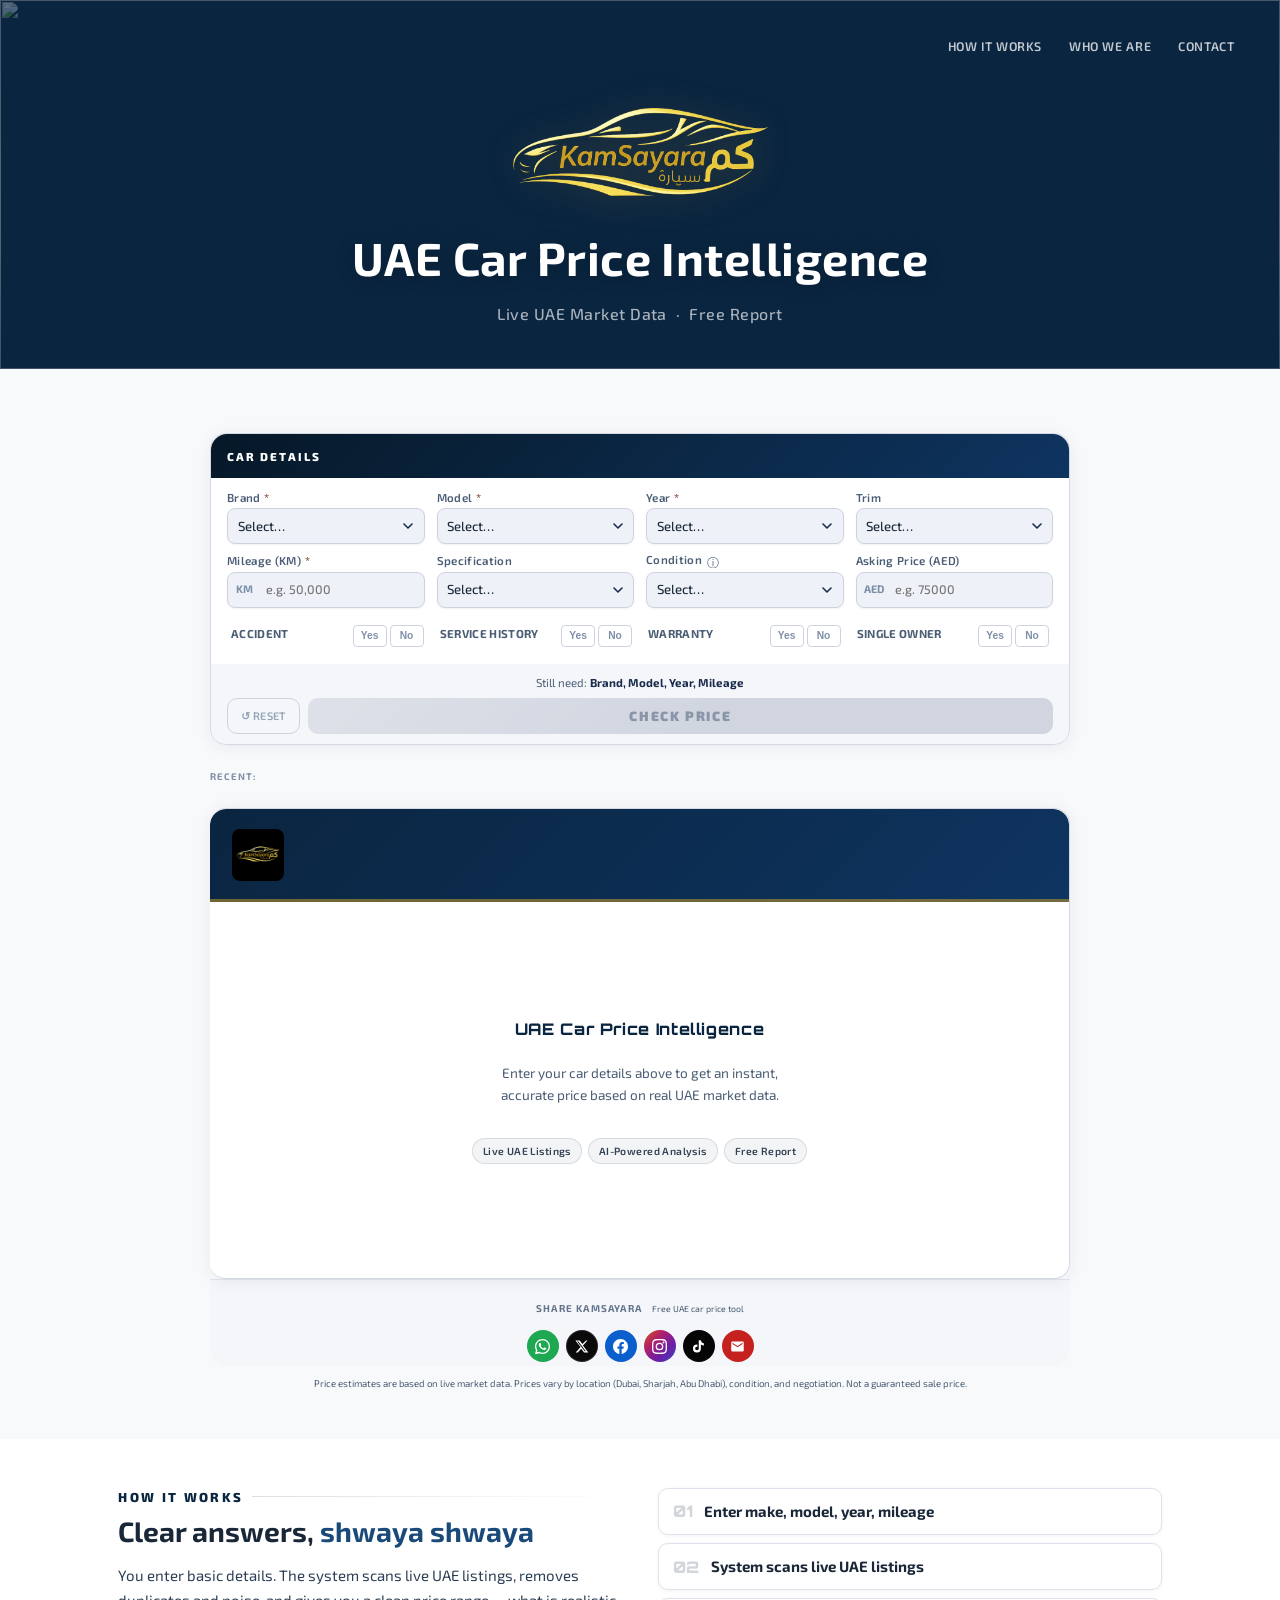
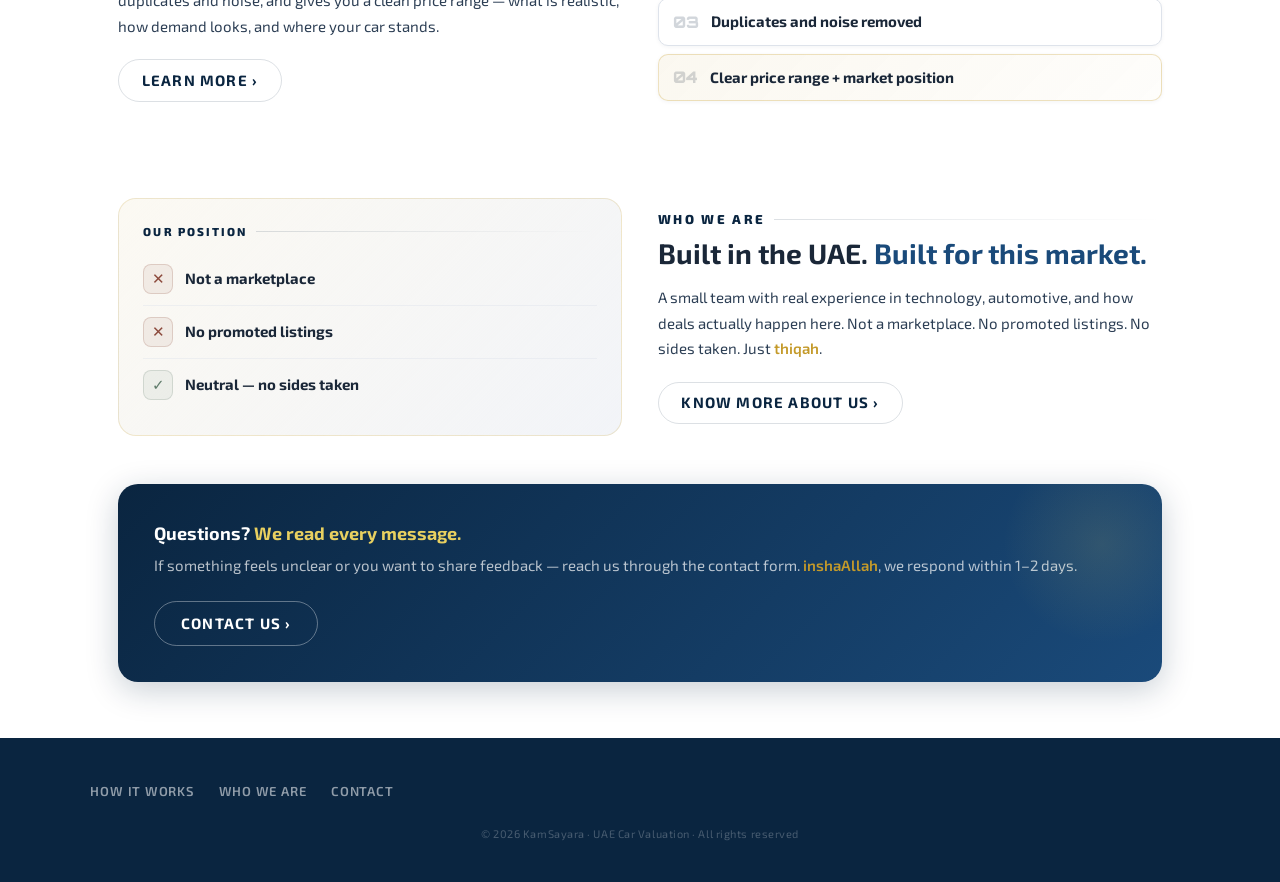
==== commit 1a520b03: "Inject car hero image with API integration" ====
--- a/index.html
+++ b/index.html
@@ -538,6 +538,186 @@
 </footer>
 <script>document.getElementById("ks-hp-yr").textContent=new Date().getFullYear();</script>
 <!-- html2canvas removed — share uses navigator.share text-only -->
+<!-- ── CAR HERO IMAGE — injected between rpt-header and specs ── -->
+<script>
+(function () {
+  'use strict';
+
+  var WORKER_BASE = 'https://kamsayara-valuation-api.mbit0010.workers.dev';
+  var heroInjected = false;
+
+  /* ── helpers ─────────────────────────────────────────── */
+  function getFormVal(id) {
+    var el = document.getElementById(id);
+    return el ? (el.options ? (el.options[el.selectedIndex] ? el.options[el.selectedIndex].text : el.value) : el.value) : '';
+  }
+
+  /* fetch image URL via Cloudflare Worker /car-image endpoint */
+  async function fetchImageUrl(make, model, year, trim) {
+    try {
+      var params = new URLSearchParams({ make: make, model: model, year: year, trim: trim || '' });
+      var res = await fetch(WORKER_BASE + '/car-image?' + params.toString(), {
+        method: 'GET',
+        headers: { 'Accept': 'application/json' }
+      });
+      if (!res.ok) return null;
+      var data = await res.json();
+      return data.imageUrl || null;
+    } catch (e) {
+      console.warn('[KS CarHero] fetch failed:', e);
+      return null;
+    }
+  }
+
+  /* build shimmer placeholder */
+  function makeShimmer() {
+    var div = document.createElement('div');
+    div.id = 'ksCarHero';
+    div.className = 'ks-car-hero ks-car-hero-shimmer';
+    return div;
+  }
+
+  /* replace shimmer with real image */
+  function applyImage(imgUrl, make, model, year, trim) {
+    var hero = document.getElementById('ksCarHero');
+    if (!hero) return;
+
+    var label = [year, make, model, trim].filter(Boolean).join(' ');
+
+    var wrapper = document.createElement('div');
+    wrapper.id = 'ksCarHero';
+    wrapper.className = 'ks-car-hero';
+
+    var img = document.createElement('img');
+    img.src = imgUrl;
+    img.alt = label;
+    img.loading = 'eager';
+    img.decoding = 'async';
+    img.onerror = function () {
+      /* silent remove on broken URL */
+      var h = document.getElementById('ksCarHero');
+      if (h) h.remove();
+    };
+
+    var overlay = document.createElement('div');
+    overlay.className = 'ks-car-hero-overlay';
+
+    var nameTag = document.createElement('div');
+    nameTag.className = 'ks-car-hero-name';
+    nameTag.textContent = label;
+
+    var disclaimer = document.createElement('div');
+    disclaimer.className = 'ks-car-hero-tag';
+    disclaimer.textContent = 'Illustrative · Visual may vary';
+
+    wrapper.appendChild(img);
+    wrapper.appendChild(overlay);
+    wrapper.appendChild(nameTag);
+    wrapper.appendChild(disclaimer);
+
+    hero.replaceWith(wrapper);
+  }
+
+  /* remove shimmer silently if no image found */
+  function removeShimmer() {
+    var h = document.getElementById('ksCarHero');
+    if (h) h.remove();
+  }
+
+  /* main injection logic */
+  async function injectHero() {
+    if (heroInjected) return;
+
+    var rcontent = document.getElementById('rcontent');
+    if (!rcontent || rcontent.style.display === 'none') return;
+    if (!rcontent.children.length) return;
+
+    /* find insertion point: after .rpt-header, before first .rpt-section */
+    var header      = rcontent.querySelector('.rpt-header');
+    var firstSection = rcontent.querySelector('.rpt-section');
+    if (!header && !firstSection) return; /* report structure not ready yet */
+
+    heroInjected = true;
+
+    /* read raw option values for API; use text labels for display */
+    var makeEl  = document.getElementById('brand');
+    var modelEl = document.getElementById('model');
+    var yearEl  = document.getElementById('year');
+    var trimEl  = document.getElementById('trim');
+
+    var make  = makeEl  ? makeEl.value  : '';
+    var model = modelEl ? modelEl.value : '';
+    var year  = yearEl  ? yearEl.value  : '';
+    var trim  = trimEl  ? trimEl.value  : '';
+
+    /* readable labels for display */
+    function optionText(el) {
+      if (!el) return '';
+      return el.options && el.selectedIndex >= 0
+        ? el.options[el.selectedIndex].text
+        : el.value;
+    }
+    var makeLabel  = optionText(makeEl)  || make;
+    var modelLabel = optionText(modelEl) || model;
+    var trimLabel  = optionText(trimEl)  || trim;
+
+    if (!make || !model) { heroInjected = false; return; }
+
+    /* insert shimmer immediately */
+    var shimmer = makeShimmer();
+    if (firstSection) {
+      rcontent.insertBefore(shimmer, firstSection);
+    } else if (header && header.nextSibling) {
+      rcontent.insertBefore(shimmer, header.nextSibling);
+    } else {
+      rcontent.appendChild(shimmer);
+    }
+
+    /* fetch real image */
+    var imgUrl = await fetchImageUrl(make, model, year, trim);
+
+    if (imgUrl) {
+      applyImage(imgUrl, makeLabel, modelLabel, year, trimLabel);
+    } else {
+      removeShimmer();
+    }
+  }
+
+  /* ── observer setup ───────────────────────────────────── */
+  function setupObserver() {
+    var rcontent = document.getElementById('rcontent');
+    if (!rcontent) return;
+
+    var obs = new MutationObserver(function () {
+      if (rcontent.style.display !== 'none' && rcontent.children.length > 0) {
+        injectHero();
+      }
+    });
+
+    obs.observe(rcontent, {
+      attributes: true,
+      attributeFilter: ['style'],
+      childList: true
+    });
+
+    /* also reset heroInjected when rcontent is hidden again (new search) */
+    var styleObs = new MutationObserver(function () {
+      if (rcontent.style.display === 'none') {
+        heroInjected = false;
+        removeShimmer();
+      }
+    });
+    styleObs.observe(rcontent, { attributes: true, attributeFilter: ['style'] });
+  }
+
+  /* wait for DOM */
+  if (document.readyState === 'loading') {
+    document.addEventListener('DOMContentLoaded', setupObserver);
+  } else {
+    setupObserver();
+  }
+})();
+</script>
 <!-- v79: Hamburger menu toggle -->
 <script src="app.js" defer></script>
 </body></html>
